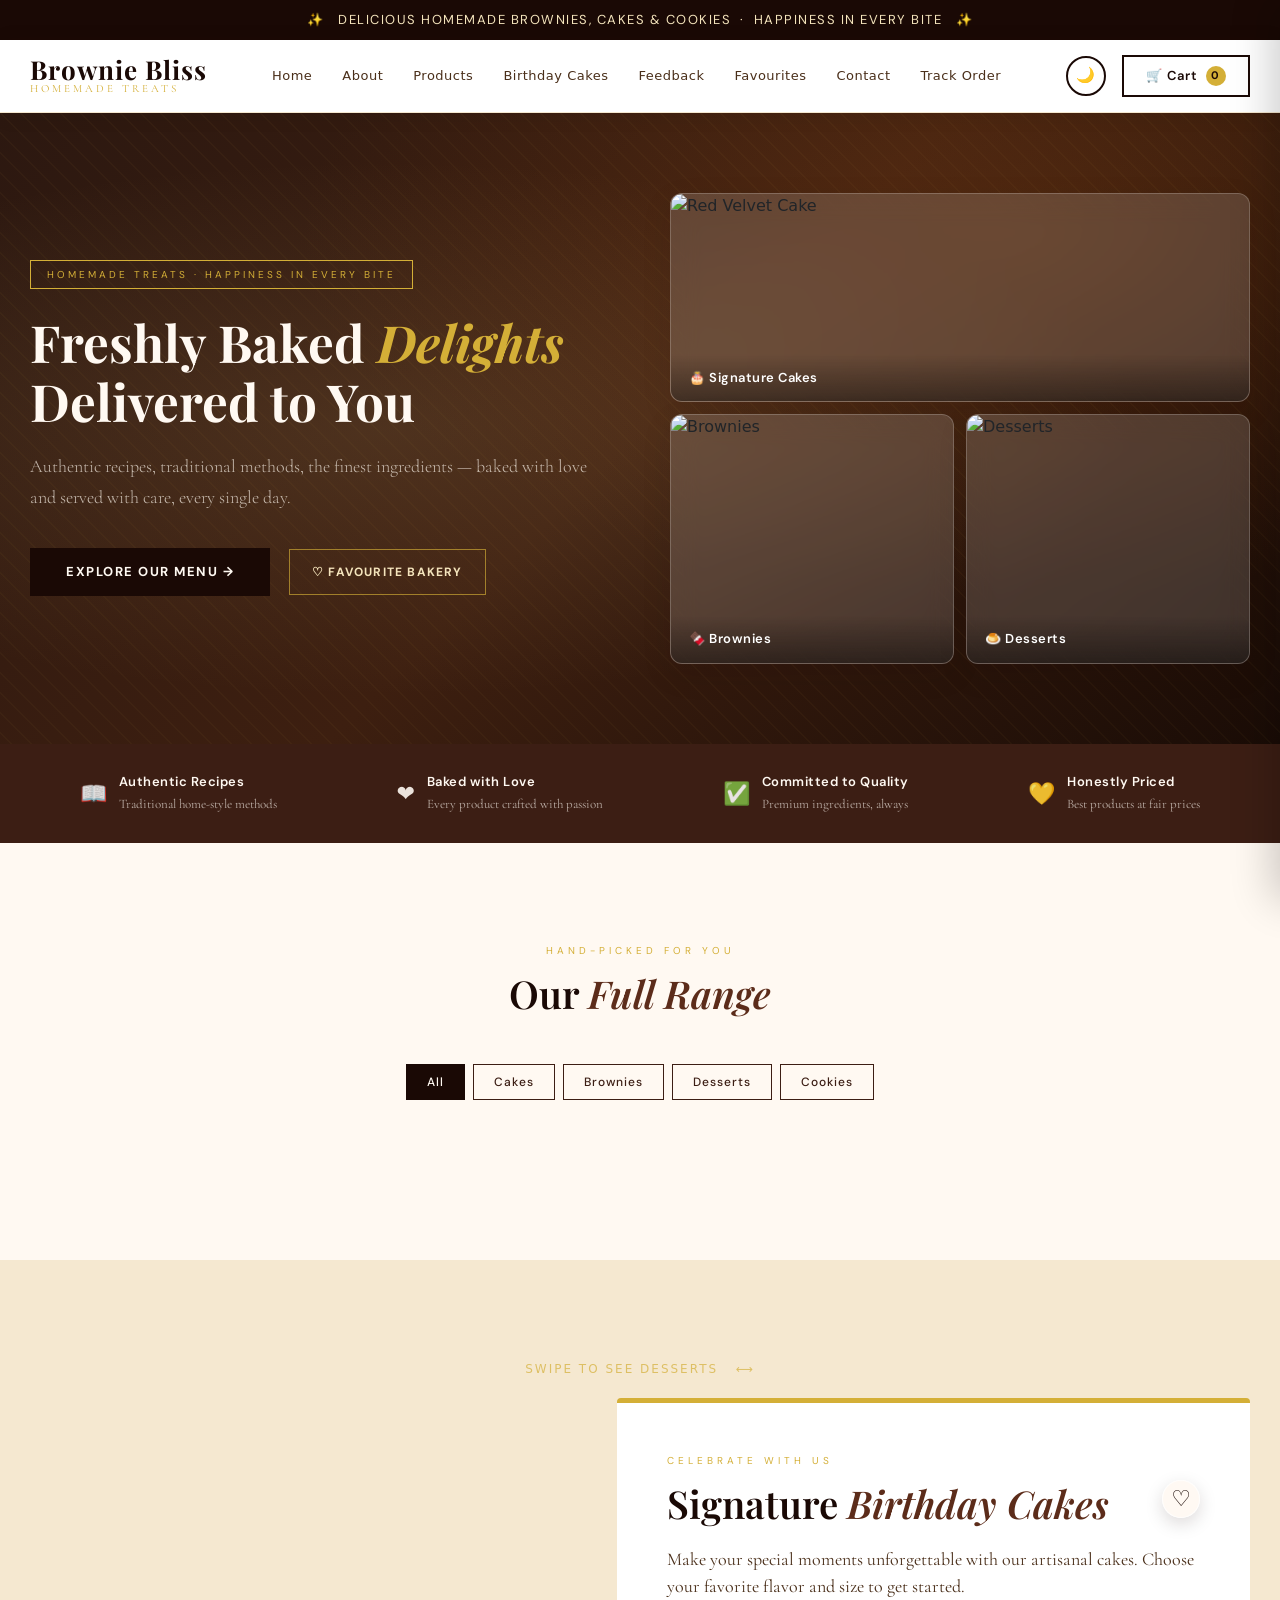
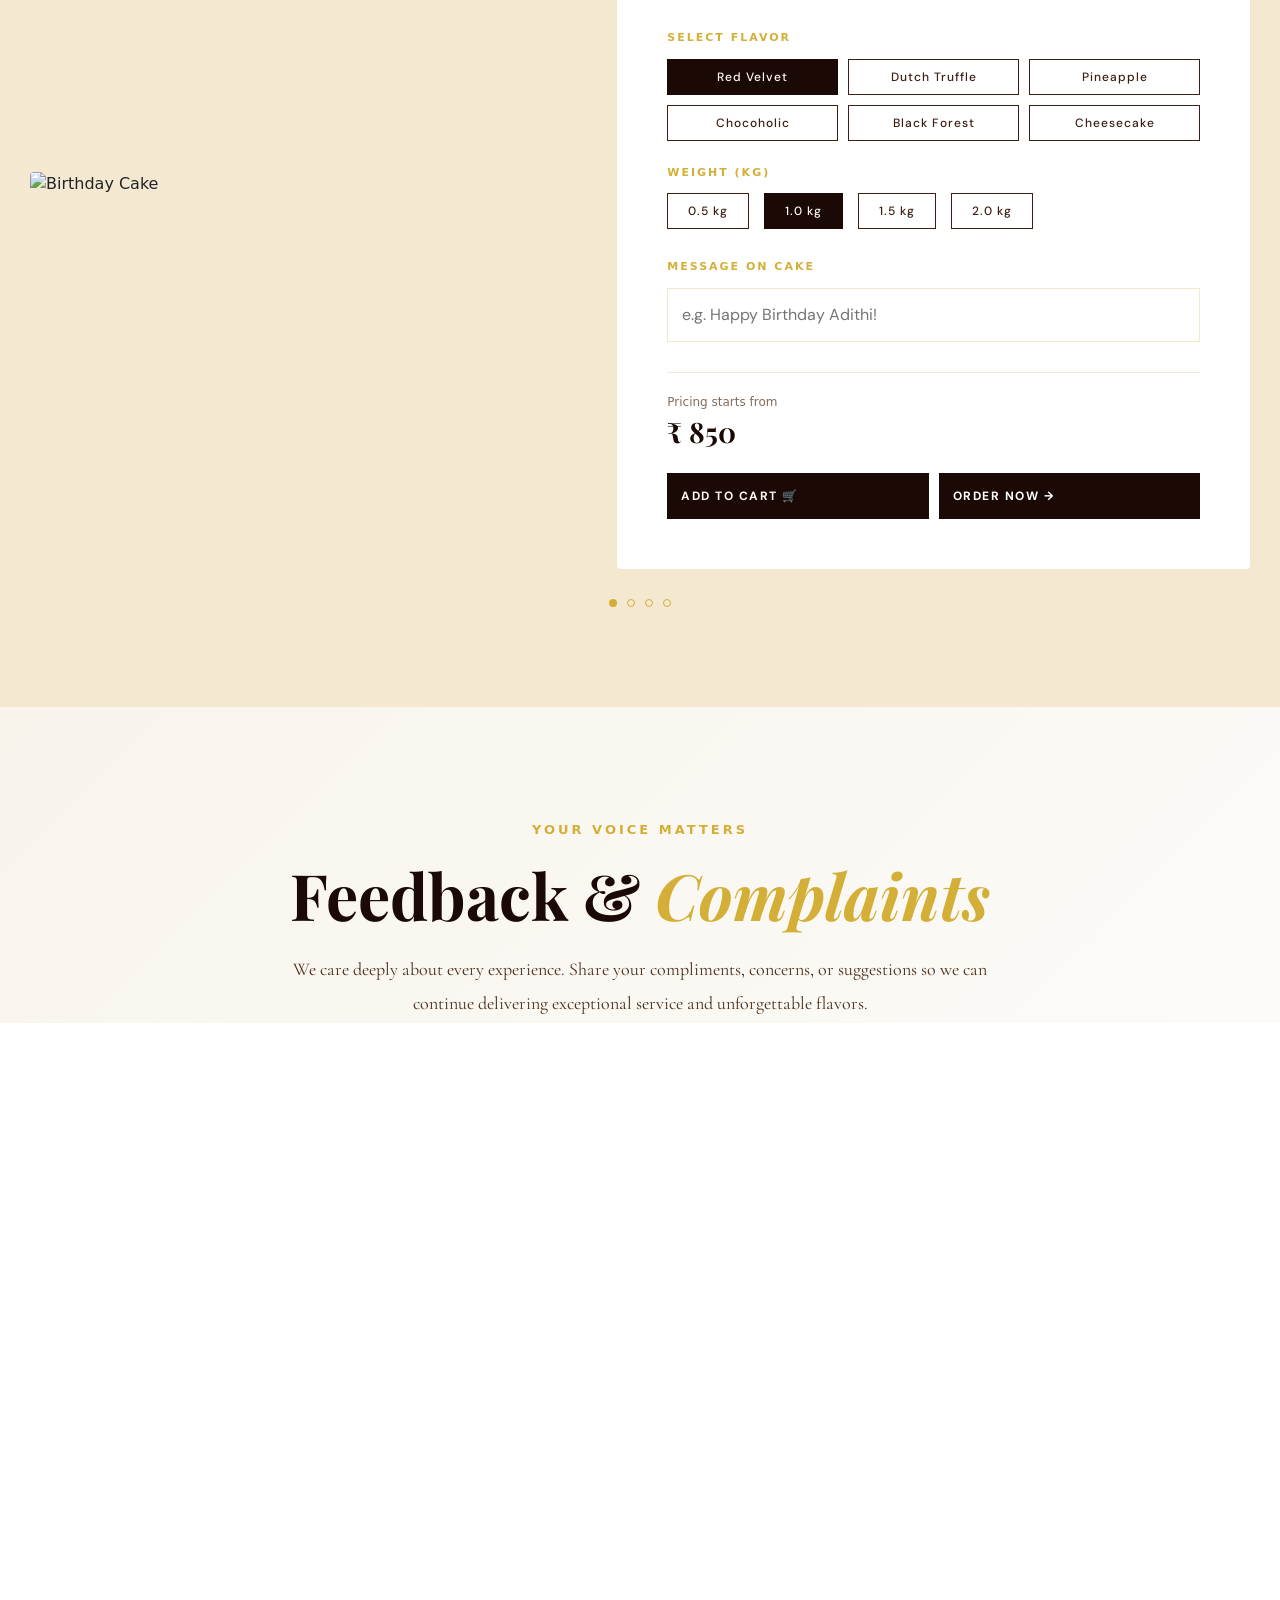
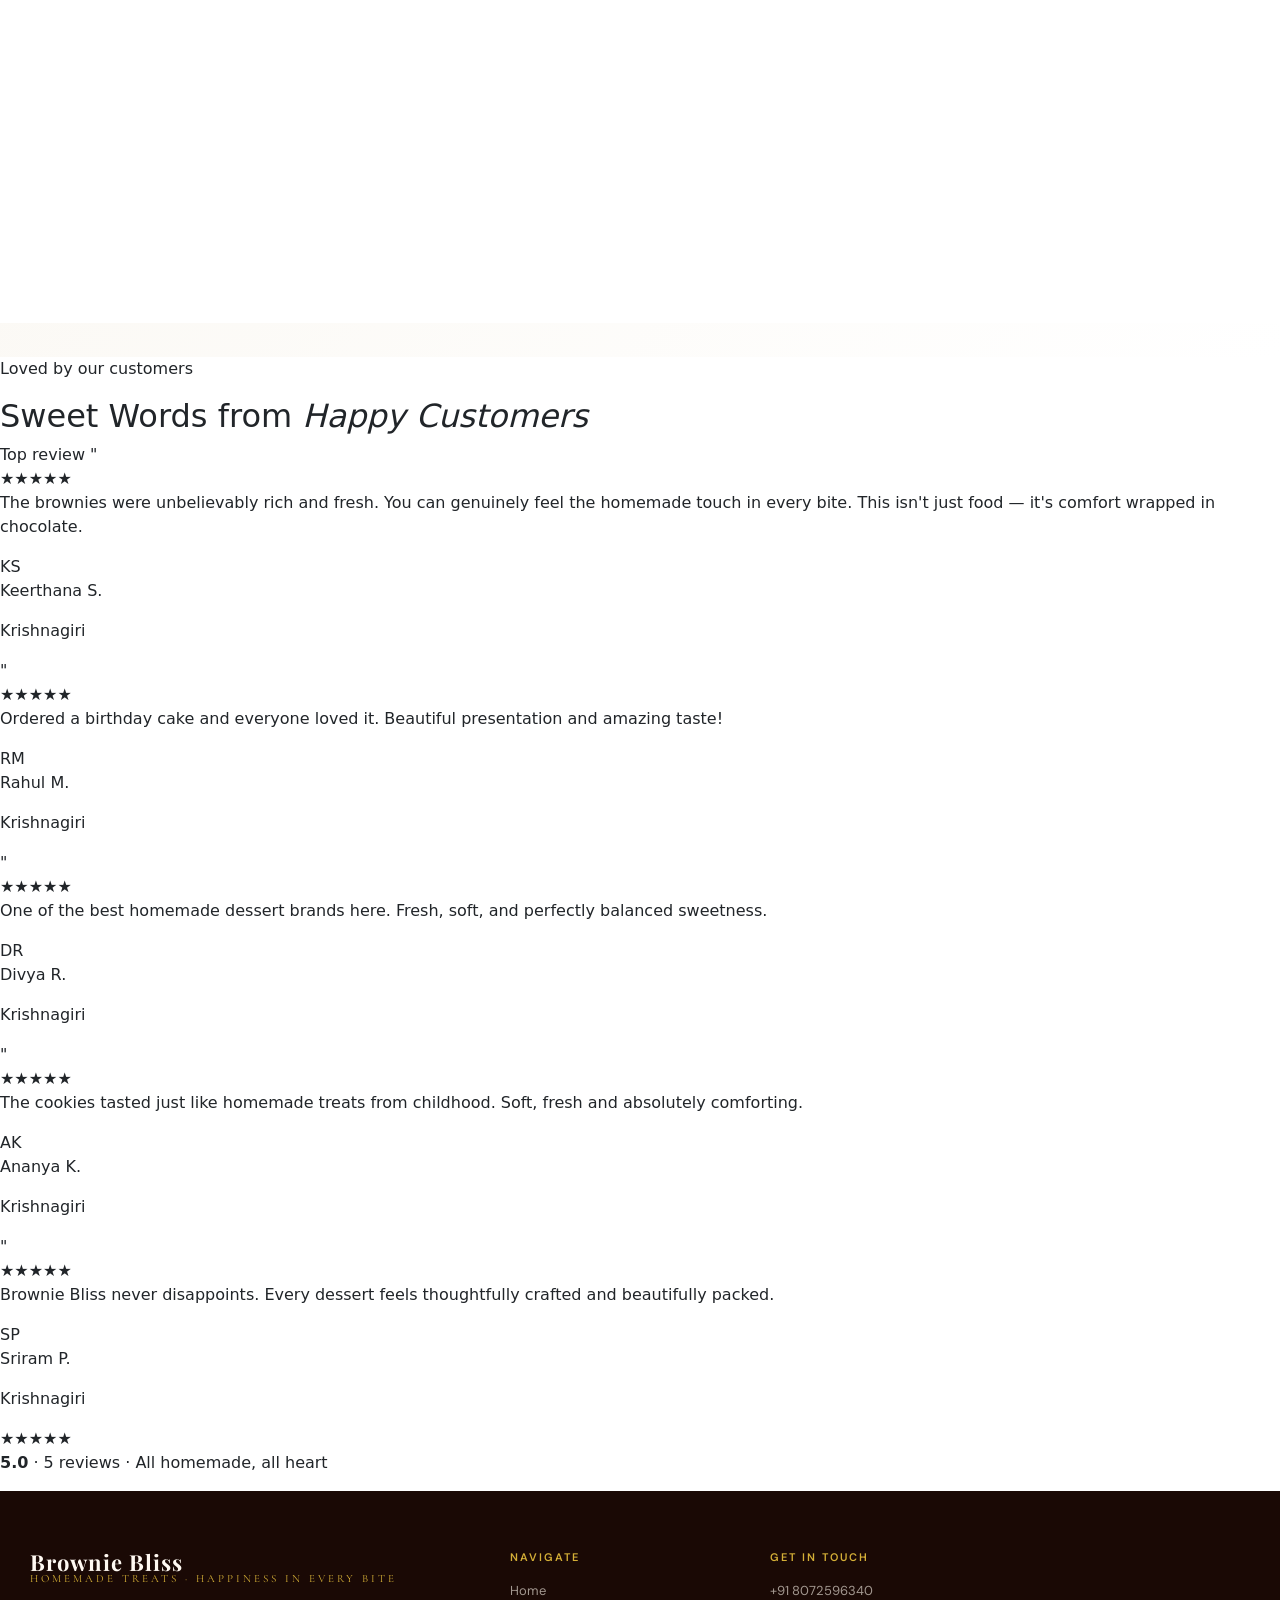
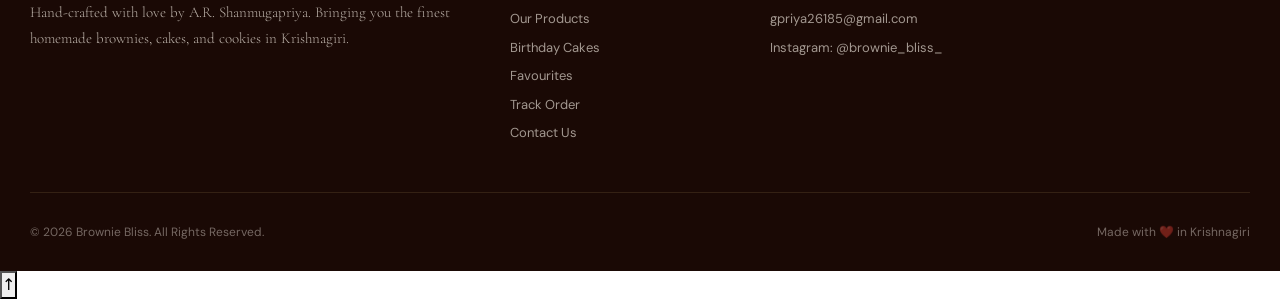
==== public/index.html @ ffc0cb48 "fixed feedback section" ====
<!doctype html>
<html lang="en">
  <head>
    <meta charset="UTF-8" />
    <meta name="viewport" content="width=device-width, initial-scale=1.0" />
    <link rel="icon" type="image/png" href="assets/favicon.png" />
    <title>Brownie Bliss — Happiness in Every Bite</title>
    <link
      href="https://fonts.googleapis.com/css2?family=Playfair+Display:ital,wght@0,400;0,600;0,700;1,400&family=Cormorant+Garamond:wght@300;400;500&family=DM+Sans:wght@300;400;500&display=swap"
      rel="stylesheet"
    />
    <link rel="stylesheet" href="style.css" />
    <!-- Theme init: sets dark class synchronously before first paint (no flash) -->
    <script>
      (function () {
        try {
          var t = localStorage.getItem("bb_theme") || "light";
          if (t === "dark") document.documentElement.classList.add("dark");
        } catch (_) {}
      })();
    </script>
  </head>

  <body id="home">
    <!-- ANNOUNCEMENT -->
    <div class="announcement">
      ✨ &nbsp; DELICIOUS HOMEMADE BROWNIES, CAKES & COOKIES &nbsp;·&nbsp;
      HAPPINESS IN EVERY BITE &nbsp; ✨
    </div>

    <!-- HEADER -->
    <header>
      <div class="header-inner">
        <a href="index.html" class="logo">
          <span class="logo-name">Brownie Bliss</span>
          <span class="logo-sub">Homemade Treats</span>
        </a>
        <nav>
          <a href="index.html#home">Home</a>
          <a href="about.html">About</a>
          <a href="products.html">Products</a>
          <a href="index.html#birthday">Birthday Cakes</a>
          <a href="#feedback">Feedback</a>
          <a href="favourites.html"
            >Favourites
            <span class="nav-count" data-favourites-count style="display: none"
              >0</span
            ></a
          >
          <a href="contact.html">Contact</a>
          <a href="track.html">Track Order</a>
        </nav>
        <button class="menu-toggle" onclick="toggleMenu()">☰</button>
        <div class="header-actions">
          <button
            id="themeToggleBtn"
            class="theme-toggle-btn"
            onclick="toggleTheme()"
            aria-label="Toggle dark mode"
            title="Toggle dark mode"
          >
            <span id="themeIcon">🌙</span>
          </button>
          <button class="cart-btn" onclick="openCart()">
            🛒 Cart
            <span class="cart-count" id="cartBadge">0</span>
          </button>
        </div>
      </div>
    </header>
    <div class="mobile-menu" id="mobileMenu">
      <a href="index.html#home">Home</a>
      <a href="products.html">Products</a>
      <a href="index.html#birthday">Birthday Cakes</a>
      <a href="index.html#contact">Contact</a>
      <a href="track.html">Track Order</a>
    </div>
    <!-- HERO -->
    <section class="hero">
      <div class="hero-bg"></div>
      <div class="hero-pattern"></div>
      <div class="hero-content">
        <div class="hero-text">
          <span class="hero-badge"
            >Homemade Treats · Happiness in every bite</span
          >
          <h1 class="hero-title">
            Freshly Baked <em>Delights</em><br />Delivered to You
          </h1>
          <p class="hero-desc">
            Authentic recipes, traditional methods, the finest ingredients —
            baked with love and served with care, every single day.
          </p>
          <a href="#products" class="hero-cta" style="text-decoration: none">
            Explore Our Menu &rarr;
          </a>
          <button
            class="hero-favourite-btn"
            type="button"
            data-fav-type="bakeries"
            data-fav-id="brownie-bliss"
            aria-pressed="false"
            onclick="toggleBakeryFavourite()"
          >
            &#9825; Favourite Bakery
          </button>
        </div>
        <div class="hero-visual">
          <div class="hero-card">
            <img
              src="https://theobroma.in/cdn/shop/files/redvelvet-theo.jpg?v=1701321860"
              alt="Red Velvet Cake"
            />
            <div class="hero-card-label">🎂 Signature Cakes</div>
          </div>
          <div class="hero-card">
            <img
              src="https://theobroma.in/cdn/shop/files/OverloadBrownie_400x400.jpg?v=1711183338"
              alt="Brownies"
            />
            <div class="hero-card-label">🍫 Brownies</div>
          </div>
          <div class="hero-card">
            <img
              src="https://theobroma.in/cdn/shop/files/Delicacies-04.jpg?v=1681320427"
              alt="Desserts"
            />
            <div class="hero-card-label">🍮 Desserts</div>
          </div>
        </div>
      </div>
    </section>

    <!-- VALUES STRIP -->
    <div class="values-strip" id="about">
      <div class="values-inner">
        <div class="value-item">
          <span class="value-icon">📖</span>
          <div class="value-text">
            <strong>Authentic Recipes</strong>
            <span>Traditional home-style methods</span>
          </div>
        </div>
        <div class="value-item">
          <span class="value-icon">❤️</span>
          <div class="value-text">
            <strong>Baked with Love</strong>
            <span>Every product crafted with passion</span>
          </div>
        </div>
        <div class="value-item">
          <span class="value-icon">✅</span>
          <div class="value-text">
            <strong>Committed to Quality</strong>
            <span>Premium ingredients, always</span>
          </div>
        </div>
        <div class="value-item">
          <span class="value-icon">💛</span>
          <div class="value-text">
            <strong>Honestly Priced</strong>
            <span>Best products at fair prices</span>
          </div>
        </div>
      </div>
    </div>

    <!-- PRODUCTS SECTION -->
    <section
      class="products-section"
      id="products"
      style="padding: 100px 30px; background: var(--cream)"
    >
      <div class="products-inner">
        <div class="section-header">
          <span class="section-label">Hand-picked for you</span>
          <h2 class="section-title">Our <em>Full Range</em></h2>
        </div>

        <div class="filter-tabs" style="margin-bottom: 60px">
          <button
            class="filter-tab active"
            onclick="filterProducts('all', this)"
          >
            All
          </button>
          <button class="filter-tab" onclick="filterProducts('cakes', this)">
            Cakes
          </button>
          <button class="filter-tab" onclick="filterProducts('brownies', this)">
            Brownies
          </button>
          <button class="filter-tab" onclick="filterProducts('desserts', this)">
            Desserts
          </button>
          <button class="filter-tab" onclick="filterProducts('cookies', this)">
            Cookies
          </button>
        </div>

        <div class="products-grid" id="productsGrid"></div>
      </div>
    </section>

    <!-- BIRTHDAY & DESSERT SLIDER SECTION -->
    <section
      class="birthday-section"
      id="birthday"
      style="
        padding: 100px 0;
        background: var(--cream-dark);
        min-height: 80vh;
        overflow: hidden;
      "
    >
      <!-- Slider Hint -->
      <div
        style="
          text-align: center;
          margin-bottom: 20px;
          font-size: 12px;
          color: var(--gold);
          letter-spacing: 2px;
          text-transform: uppercase;
          opacity: 0.7;
        "
      >
        Swipe to see Desserts &nbsp; ⟷
      </div>

      <div
        class="birthday-slider"
        style="
          display: flex;
          overflow-x: auto;
          scroll-snap-type: x mandatory;
          -webkit-overflow-scrolling: touch;
          scroll-behavior: smooth;
        "
      >
        <!-- SLIDE 1: BIRTHDAY CAKES -->
        <div
          class="bday-slide"
          style="flex: 0 0 100%; scroll-snap-align: start; padding: 0 30px"
        >
          <div
            style="
              max-width: 1300px;
              margin: 0 auto;
              display: grid;
              grid-template-columns: 1fr 1.2fr;
              gap: 60px;
              align-items: center;
            "
          >
            <div class="birthday-visual">
              <img
                id="birthdayCakeImg"
                src="https://theobroma.in/cdn/shop/files/redvelvet-theo.jpg?v=1701321860"
                alt="Birthday Cake"
                style="
                  width: 100%;
                  height: 550px;
                  object-fit: cover;
                  border-radius: 4px;
                  box-shadow: var(--shadow);
                "
              />
            </div>
            <div
              class="birthday-card"
              style="
                background: var(--white);
                padding: 50px;
                border-radius: 4px;
                box-shadow: var(--shadow);
                border-top: 5px solid var(--gold);
              "
            >
              <span class="section-label">Celebrate with Us</span>
              <div class="birthday-title-row">
                <h2 class="section-title" style="margin-bottom: 20px">
                  Signature <em>Birthday Cakes</em>
                </h2>
                <button
                  id="birthdayFavoriteBtn"
                  class="favorite-btn favorite-btn-inline"
                  type="button"
                  aria-label="Toggle birthday cake favourite"
                  aria-pressed="false"
                  onclick="toggleBirthdayFavourite()"
                >
                  &#9825;
                </button>
              </div>
              <p
                style="
                  margin-bottom: 30px;
                  color: var(--text-mid);
                  font-family: &quot;Cormorant Garamond&quot;, serif;
                  font-size: 18px;
                "
              >
                Make your special moments unforgettable with our artisanal
                cakes. Choose your favorite flavor and size to get started.
              </p>

              <div style="margin-bottom: 24px">
                <label
                  style="
                    display: block;
                    font-size: 11px;
                    letter-spacing: 2px;
                    text-transform: uppercase;
                    color: var(--gold);
                    margin-bottom: 12px;
                    font-weight: 700;
                  "
                  >Select Flavor</label
                >
                <div
                  style="
                    display: grid;
                    grid-template-columns: repeat(3, 1fr);
                    gap: 10px;
                  "
                >
                  <button
                    class="filter-tab flavor-btn active"
                    onclick="updateBirthdayCake('Red Velvet')"
                  >
                    Red Velvet
                  </button>

                  <button
                    class="filter-tab flavor-btn"
                    onclick="updateBirthdayCake('Dutch Truffle')"
                  >
                    Dutch Truffle
                  </button>

                  <button
                    class="filter-tab flavor-btn"
                    onclick="updateBirthdayCake('Pineapple')"
                  >
                    Pineapple
                  </button>

                  <button
                    class="filter-tab flavor-btn"
                    onclick="updateBirthdayCake('Chocoholic')"
                  >
                    Chocoholic
                  </button>

                  <button
                    class="filter-tab flavor-btn"
                    onclick="updateBirthdayCake('Black Forest')"
                  >
                    Black Forest
                  </button>

                  <button
                    class="filter-tab flavor-btn"
                    onclick="updateBirthdayCake('Cheesecake')"
                  >
                    Cheesecake
                  </button>
                </div>
              </div>

              <div style="margin-bottom: 30px">
                <label
                  style="
                    display: block;
                    font-size: 11px;
                    letter-spacing: 2px;
                    text-transform: uppercase;
                    color: var(--gold);
                    margin-bottom: 12px;
                    font-weight: 700;
                  "
                  >Weight (kg)</label
                >
                <div style="display: flex; gap: 15px">
                  <button class="filter-tab" onclick="setCakeWeight('0.5')">
                    0.5 kg
                  </button>
                  <button
                    class="filter-tab active"
                    onclick="setCakeWeight('1.0')"
                  >
                    1.0 kg
                  </button>
                  <button class="filter-tab" onclick="setCakeWeight('1.5')">
                    1.5 kg
                  </button>
                  <button class="filter-tab" onclick="setCakeWeight('2.0')">
                    2.0 kg
                  </button>
                </div>
              </div>

              <div style="margin-bottom: 30px">
                <label
                  style="
                    display: block;
                    font-size: 11px;
                    letter-spacing: 2px;
                    text-transform: uppercase;
                    color: var(--gold);
                    margin-bottom: 12px;
                    font-weight: 700;
                  "
                  >Message on Cake</label
                >
                <input
                  type="text"
                  id="cakeMessage"
                  placeholder="e.g. Happy Birthday Adithi!"
                  style="
                    width: 100%;
                    padding: 14px;
                    border: 1px solid var(--cream-dark);
                    outline: none;
                    font-family: &quot;DM Sans&quot;, sans-serif;
                  "
                />
              </div>

              <div
                style="
                  display: flex;
                  flex-direction: column;
                  gap: 10px;
                  padding-top: 20px;
                  border-top: 1px solid var(--cream-dark);
                "
              >
                <div
                  style="
                    display: flex;
                    justify-content: space-between;
                    align-items: center;
                    margin-bottom: 10px;
                  "
                >
                  <div>
                    <span
                      style="
                        display: block;
                        font-size: 12px;
                        color: var(--text-mid);
                        opacity: 0.7;
                      "
                      >Pricing starts from</span
                    >
                    <span
                      id="cakePrice"
                      style="
                        font-family: &quot;Playfair Display&quot;, serif;
                        font-size: 28px;
                        font-weight: 700;
                        color: var(--brown-dark);
                      "
                      >₹ 850</span
                    >
                  </div>
                </div>
                <div
                  style="
                    display: grid;
                    grid-template-columns: 1fr 1fr;
                    gap: 10px;
                  "
                >
                  <button
                    class="hero-cta"
                    style="padding: 14px; font-size: 12px"
                    onclick="addBirthdayToCart()"
                  >
                    Add to Cart 🛒
                  </button>
                  <button
                    class="hero-cta"
                    style="
                      padding: 14px;
                      font-size: 12px;
                      background: var(--brown-dark);
                      color: var(--white);
                    "
                    onclick="openCheckout()"
                  >
                    Order Now &rarr;
                  </button>
                </div>
              </div>
            </div>
          </div>
        </div>

        <!-- SLIDE 2: DESSERTS -->
        <div
          class="bday-slide"
          style="flex: 0 0 100%; scroll-snap-align: start; padding: 0 30px"
        >
          <div
            style="
              max-width: 1300px;
              margin: 0 auto;
              display: grid;
              grid-template-columns: 1fr 1.2fr;
              gap: 60px;
              align-items: center;
            "
          >
            <div class="birthday-visual">
              <img
                id="dessertImg"
                src="https://theobroma.in/cdn/shop/files/Delicacies-04.jpg?v=1681320427"
                alt="Desserts"
                style="
                  width: 100%;
                  height: 550px;
                  object-fit: cover;
                  border-radius: 4px;
                  box-shadow: var(--shadow);
                "
              />
            </div>
            <div
              class="birthday-card"
              style="
                background: var(--white);
                padding: 50px;
                border-radius: 4px;
                box-shadow: var(--shadow);
                border-top: 5px solid var(--gold);
              "
            >
              <span class="section-label">Sweet Treats</span>
              <h2 class="section-title" style="margin-bottom: 20px">
                Exquisite <em>Desserts</em>
              </h2>
              <p
                style="
                  margin-bottom: 30px;
                  color: var(--text-mid);
                  font-family: &quot;Cormorant Garamond&quot;, serif;
                  font-size: 18px;
                "
              >
                Indulge in our curated collection of fine desserts. From
                macarons to cheesecakes, every bite is a celebration of flavor
                and craftsmanship.
              </p>

              <div style="margin-bottom: 24px">
                <label
                  style="
                    display: block;
                    font-size: 11px;
                    letter-spacing: 2px;
                    text-transform: uppercase;
                    color: var(--gold);
                    margin-bottom: 12px;
                    font-weight: 700;
                  "
                  >Select Variety</label
                >
                <div
                  style="
                    display: grid;
                    grid-template-columns: repeat(3, 1fr);
                    gap: 10px;
                  "
                >
                  <button class="filter-tab active">Macarons</button>
                  <button class="filter-tab">Tarts</button>
                  <button class="filter-tab">Pastries</button>
                  <button class="filter-tab">Cupcakes</button>
                  <button class="filter-tab">Mousse</button>
                  <button class="filter-tab">Donuts</button>
                </div>
              </div>

              <div style="margin-bottom: 30px">
                <label
                  style="
                    display: block;
                    font-size: 11px;
                    letter-spacing: 2px;
                    text-transform: uppercase;
                    color: var(--gold);
                    margin-bottom: 12px;
                    font-weight: 700;
                  "
                  >Box Size</label
                >
                <div style="display: flex; gap: 15px">
                  <button class="filter-tab">Box of 2</button>
                  <button class="filter-tab active">Box of 4</button>
                  <button class="filter-tab">Box of 6</button>
                  <button class="filter-tab">Box of 12</button>
                </div>
              </div>

              <div style="margin-bottom: 30px">
                <label
                  style="
                    display: block;
                    font-size: 11px;
                    letter-spacing: 2px;
                    text-transform: uppercase;
                    color: var(--gold);
                    margin-bottom: 12px;
                    font-weight: 700;
                  "
                  >Special Request</label
                >
                <input
                  type="text"
                  placeholder="e.g. Less sugar, Eggless"
                  style="
                    width: 100%;
                    padding: 14px;
                    border: 1px solid var(--cream-dark);
                    outline: none;
                    font-family: &quot;DM Sans&quot;, sans-serif;
                  "
                />
              </div>

              <div
                style="
                  display: flex;
                  flex-direction: column;
                  gap: 10px;
                  padding-top: 20px;
                  border-top: 1px solid var(--cream-dark);
                "
              >
                <div
                  style="
                    display: flex;
                    justify-content: space-between;
                    align-items: center;
                    margin-bottom: 10px;
                  "
                >
                  <div>
                    <span
                      style="
                        display: block;
                        font-size: 12px;
                        color: var(--text-mid);
                        opacity: 0.7;
                      "
                      >Pricing starts from</span
                    >
                    <span
                      style="
                        font-family: &quot;Playfair Display&quot;, serif;
                        font-size: 28px;
                        font-weight: 700;
                        color: var(--brown-dark);
                      "
                      >₹ 350</span
                    >
                  </div>
                </div>
                <div
                  style="
                    display: grid;
                    grid-template-columns: 1fr 1fr;
                    gap: 10px;
                  "
                >
                  <button
                    class="hero-cta"
                    style="padding: 14px; font-size: 12px"
                    onclick="addDessertToCart()"
                  >
                    Add to Cart 🛒
                  </button>
                  <button
                    class="hero-cta"
                    style="
                      padding: 14px;
                      font-size: 12px;
                      background: var(--brown-dark);
                      color: var(--white);
                    "
                    onclick="openCheckout()"
                  >
                    Order Now &rarr;
                  </button>
                </div>
              </div>
            </div>
          </div>
        </div>

        <!-- SLIDE 3: BROWNIES -->
        <div
          class="bday-slide"
          style="flex: 0 0 100%; scroll-snap-align: start; padding: 0 30px"
        >
          <div
            style="
              max-width: 1300px;
              margin: 0 auto;
              display: grid;
              grid-template-columns: 1fr 1.2fr;
              gap: 60px;
              align-items: center;
            "
          >
            <div class="birthday-visual">
              <img
                id="brownieImg"
                src="https://theobroma.in/cdn/shop/files/OverloadBrownie_400x400.jpg?v=1711183338"
                alt="Brownies"
                style="
                  width: 100%;
                  height: 550px;
                  object-fit: cover;
                  border-radius: 4px;
                  box-shadow: var(--shadow);
                "
              />
            </div>
            <div
              class="birthday-card"
              style="
                background: var(--white);
                padding: 50px;
                border-radius: 4px;
                box-shadow: var(--shadow);
                border-top: 5px solid var(--gold);
              "
            >
              <span class="section-label">Fudgy Delights</span>
              <h2 class="section-title" style="margin-bottom: 20px">
                Signature <em>Brownies</em>
              </h2>
              <p
                style="
                  margin-bottom: 30px;
                  color: var(--text-mid);
                  font-family: &quot;Cormorant Garamond&quot;, serif;
                  font-size: 18px;
                "
              >
                Our brownies are legendary. Fudgy, decadent, and made with the
                finest Belgian chocolate for an unparalleled cocoa experience.
              </p>

              <div style="margin-bottom: 24px">
                <label
                  style="
                    display: block;
                    font-size: 11px;
                    letter-spacing: 2px;
                    text-transform: uppercase;
                    color: var(--gold);
                    margin-bottom: 12px;
                    font-weight: 700;
                  "
                  >Select Flavor</label
                >
                <div
                  style="
                    display: grid;
                    grid-template-columns: repeat(3, 1fr);
                    gap: 10px;
                  "
                >
                  <button class="filter-tab active">Walnut</button>
                  <button class="filter-tab">Overload</button>
                  <button class="filter-tab">Nutella</button>
                  <button class="filter-tab">Red Velvet</button>
                  <button class="filter-tab">Cookie</button>
                  <button class="filter-tab">Assorted</button>
                </div>
              </div>

              <div style="margin-bottom: 30px">
                <label
                  style="
                    display: block;
                    font-size: 11px;
                    letter-spacing: 2px;
                    text-transform: uppercase;
                    color: var(--gold);
                    margin-bottom: 12px;
                    font-weight: 700;
                  "
                  >Pack Size</label
                >
                <div style="display: flex; gap: 15px">
                  <button class="filter-tab">Pack of 1</button>
                  <button class="filter-tab active">Pack of 4</button>
                  <button class="filter-tab">Pack of 6</button>
                  <button class="filter-tab">Pack of 12</button>
                </div>
              </div>

              <div style="margin-bottom: 30px">
                <label
                  style="
                    display: block;
                    font-size: 11px;
                    letter-spacing: 2px;
                    text-transform: uppercase;
                    color: var(--gold);
                    margin-bottom: 12px;
                    font-weight: 700;
                  "
                  >Gift Wrap</label
                >
                <div style="display: flex; gap: 15px">
                  <button class="filter-tab active">Standard</button>
                  <button class="filter-tab">Premium Gold</button>
                </div>
              </div>

              <div
                style="
                  display: flex;
                  flex-direction: column;
                  gap: 10px;
                  padding-top: 20px;
                  border-top: 1px solid var(--cream-dark);
                "
              >
                <div
                  style="
                    display: flex;
                    justify-content: space-between;
                    align-items: center;
                    margin-bottom: 10px;
                  "
                >
                  <div>
                    <span
                      style="
                        display: block;
                        font-size: 12px;
                        color: var(--text-mid);
                        opacity: 0.7;
                      "
                      >Pricing starts from</span
                    >
                    <span
                      style="
                        font-family: &quot;Playfair Display&quot;, serif;
                        font-size: 28px;
                        font-weight: 700;
                        color: var(--brown-dark);
                      "
                      >₹ 250</span
                    >
                  </div>
                </div>
                <div
                  style="
                    display: grid;
                    grid-template-columns: 1fr 1fr;
                    gap: 10px;
                  "
                >
                  <button
                    class="hero-cta"
                    style="padding: 14px; font-size: 12px"
                    onclick="addBrownieToCart()"
                  >
                    Add to Cart 🛒
                  </button>
                  <button
                    class="hero-cta"
                    style="
                      padding: 14px;
                      font-size: 12px;
                      background: var(--brown-dark);
                      color: var(--white);
                    "
                    onclick="openCheckout()"
                  >
                    Order Now &rarr;
                  </button>
                </div>
              </div>
            </div>
          </div>
        </div>

        <!-- SLIDE 4: COOKIES -->
        <div
          class="bday-slide"
          style="flex: 0 0 100%; scroll-snap-align: start; padding: 0 30px"
        >
          <div
            style="
              max-width: 1300px;
              margin: 0 auto;
              display: grid;
              grid-template-columns: 1fr 1.2fr;
              gap: 60px;
              align-items: center;
            "
          >
            <div class="birthday-visual">
              <img
                id="cookieImg"
                src="https://www.shugarysweets.com/wp-content/uploads/2020/05/chocolate-chip-cookies-recipe.jpg"
                alt="Cookies"
                style="
                  width: 100%;
                  height: 550px;
                  object-fit: cover;
                  border-radius: 4px;
                  box-shadow: var(--shadow);
                "
              />
            </div>
            <div
              class="birthday-card"
              style="
                background: var(--white);
                padding: 50px;
                border-radius: 4px;
                box-shadow: var(--shadow);
                border-top: 5px solid var(--gold);
              "
            >
              <span class="section-label">Freshly Baked</span>
              <h2 class="section-title" style="margin-bottom: 20px">
                Gourmet <em>Cookies</em>
              </h2>
              <p
                style="
                  margin-bottom: 30px;
                  color: var(--text-mid);
                  font-family: &quot;Cormorant Garamond&quot;, serif;
                  font-size: 18px;
                "
              >
                Golden, crispy on the edges, and chewy in the middle. Our
                cookies are packed with premium chocolate chips and baked to
                perfection.
              </p>

              <div style="margin-bottom: 24px">
                <label
                  style="
                    display: block;
                    font-size: 11px;
                    letter-spacing: 2px;
                    text-transform: uppercase;
                    color: var(--gold);
                    margin-bottom: 12px;
                    font-weight: 700;
                  "
                  >Select Variety</label
                >
                <div
                  style="
                    display: grid;
                    grid-template-columns: repeat(3, 1fr);
                    gap: 10px;
                  "
                >
                  <button class="filter-tab active">Choco Chip</button>
                  <button class="filter-tab">Double Choco</button>
                  <button class="filter-tab">Oatmeal Raisin</button>
                  <button class="filter-tab">Almond Biscotti</button>
                  <button class="filter-tab">Red Velvet</button>
                  <button class="filter-tab">Assorted</button>
                </div>
              </div>

              <div style="margin-bottom: 30px">
                <label
                  style="
                    display: block;
                    font-size: 11px;
                    letter-spacing: 2px;
                    text-transform: uppercase;
                    color: var(--gold);
                    margin-bottom: 12px;
                    font-weight: 700;
                  "
                  >Pack Size</label
                >
                <div style="display: flex; gap: 15px">
                  <button class="filter-tab">Box of 2</button>
                  <button class="filter-tab active">Box of 6</button>
                  <button class="filter-tab">Box of 12</button>
                  <button class="filter-tab">Gift Tin</button>
                </div>
              </div>

              <div
                style="
                  display: flex;
                  flex-direction: column;
                  gap: 10px;
                  padding-top: 20px;
                  border-top: 1px solid var(--cream-dark);
                "
              >
                <div
                  style="
                    display: flex;
                    justify-content: space-between;
                    align-items: center;
                    margin-bottom: 10px;
                  "
                >
                  <div>
                    <span
                      style="
                        display: block;
                        font-size: 12px;
                        color: var(--text-mid);
                        opacity: 0.7;
                      "
                      >Pricing starts from</span
                    >
                    <span
                      style="
                        font-family: &quot;Playfair Display&quot;, serif;
                        font-size: 28px;
                        font-weight: 700;
                        color: var(--brown-dark);
                      "
                      >₹ 250</span
                    >
                  </div>
                </div>
                <div
                  style="
                    display: grid;
                    grid-template-columns: 1fr 1fr;
                    gap: 10px;
                  "
                >
                  <button
                    class="hero-cta"
                    style="padding: 14px; font-size: 12px"
                    onclick="addCookieToCart()"
                  >
                    Add to Cart 🛒
                  </button>
                  <button
                    class="hero-cta"
                    style="
                      padding: 14px;
                      font-size: 12px;
                      background: var(--brown-dark);
                      color: var(--white);
                    "
                    onclick="openCheckout()"
                  >
                    Order Now &rarr;
                  </button>
                </div>
              </div>
            </div>
          </div>
        </div>
      </div>

      <!-- Slider Navigation Dots -->
      <div
        style="
          display: flex;
          justify-content: center;
          gap: 10px;
          margin-top: 30px;
        "
      >
        <div
          style="
            width: 8px;
            height: 8px;
            border-radius: 50%;
            background: var(--gold);
            cursor: pointer;
          "
        ></div>
        <div
          style="
            width: 8px;
            height: 8px;
            border-radius: 50%;
            background: var(--cream-dark);
            border: 1px solid var(--gold);
            cursor: pointer;
          "
        ></div>
        <div
          style="
            width: 8px;
            height: 8px;
            border-radius: 50%;
            background: var(--cream-dark);
            border: 1px solid var(--gold);
            cursor: pointer;
          "
        ></div>
        <div
          style="
            width: 8px;
            height: 8px;
            border-radius: 50%;
            background: var(--cream-dark);
            border: 1px solid var(--gold);
            cursor: pointer;
          "
        ></div>
      </div>
    </section>

    <!-- =========================
 FEEDBACK & COMPLAINTS SECTION
========================== -->

    <section
      id="feedback"
      style="
        padding: 110px 20px;
        background: linear-gradient(
          135deg,
          rgba(248, 244, 236, 1) 0%,
          rgba(255, 255, 255, 1) 100%
        );
        position: relative;
        overflow: hidden;
      "
    >
      <!-- Bootstrap -->
      <link
        href="https://cdn.jsdelivr.net/npm/bootstrap@5.3.3/dist/css/bootstrap.min.css"
        rel="stylesheet"
      />

      <!-- Bootstrap Icons -->
      <link
        rel="stylesheet"
        href="https://cdn.jsdelivr.net/npm/bootstrap-icons@1.11.3/font/bootstrap-icons.min.css"
      />

      <div class="container" style="max-width: 1320px">
        <!-- HEADER -->
        <div class="text-center mb-5">
          <span
            style="
              color: var(--gold);
              font-size: 13px;
              font-weight: 700;
              letter-spacing: 3px;
              text-transform: uppercase;
              display: inline-block;
              margin-bottom: 18px;
            "
          >
            Your Voice Matters
          </span>

          <h2
            style="
              font-family: &quot;Playfair Display&quot;, serif;
              font-size: clamp(40px, 5vw, 68px);
              color: var(--brown-dark);
              margin-bottom: 18px;
              font-weight: 700;
            "
          >
            Feedback &
            <em style="color: var(--gold); font-style: italic"> Complaints </em>
          </h2>

          <p
            style="
              max-width: 720px;
              margin: auto;
              color: var(--text-mid);
              line-height: 1.9;
              font-size: 18px;
              font-family: &quot;Cormorant Garamond&quot;, serif;
            "
          >
            We care deeply about every experience. Share your compliments,
            concerns, or suggestions so we can continue delivering exceptional
            service and unforgettable flavors.
          </p>
        </div>

        <!-- FORMS -->
        <div class="row g-4 align-items-stretch">
          <!-- ================= REVIEW FORM ================= -->
          <div class="col-lg-6 d-flex">
            <div class="lux-card w-100">
              <!-- ICON -->
              <div class="icon-box review-icon">
                <i class="bi bi-stars"></i>
              </div>

              <h3 class="form-heading">Leave a Review</h3>

              <p class="form-subtext">
                Tell us what you loved and help others discover your experience.
              </p>

              <form id="reviewForm" novalidate>
                <!-- RATING -->
                <div class="mb-4">
                  <label class="lux-label"> Rating </label>

                  <div
                    id="starRating"
                    class="d-flex gap-2"
                    role="radiogroup"
                    aria-label="Star Rating"
                  >
                    <button
                      type="button"
                      class="star-btn"
                      data-value="1"
                      aria-label="1 Star"
                    >
                      <i class="bi bi-star-fill"></i>
                    </button>

                    <button
                      type="button"
                      class="star-btn"
                      data-value="2"
                      aria-label="2 Stars"
                    >
                      <i class="bi bi-star-fill"></i>
                    </button>

                    <button
                      type="button"
                      class="star-btn"
                      data-value="3"
                      aria-label="3 Stars"
                    >
                      <i class="bi bi-star-fill"></i>
                    </button>

                    <button
                      type="button"
                      class="star-btn"
                      data-value="4"
                      aria-label="4 Stars"
                    >
                      <i class="bi bi-star-fill"></i>
                    </button>

                    <button
                      type="button"
                      class="star-btn"
                      data-value="5"
                      aria-label="5 Stars"
                    >
                      <i class="bi bi-star-fill"></i>
                    </button>
                  </div>

                  <input type="hidden" id="ratingValue" />

                  <div id="ratingError" class="error-text"></div>
                </div>

                <!-- NAME -->
                <div class="mb-4">
                  <label for="reviewName" class="lux-label"> Full Name </label>

                  <input
                    type="text"
                    id="reviewName"
                    class="form-control lux-input"
                    placeholder="Enter your full name"
                    required
                    aria-label="Your Name"
                  />

                  <div class="invalid-feedback">Please enter your name.</div>
                </div>

                <!-- MESSAGE -->
                <div class="mb-4">
                  <label for="reviewMessage" class="lux-label">
                    Your Experience
                  </label>

                  <textarea
                    id="reviewMessage"
                    class="form-control lux-input"
                    rows="5"
                    placeholder="Tell us about your dining experience..."
                    required
                    aria-label="Review Message"
                  ></textarea>

                  <div class="invalid-feedback">
                    Please share your feedback.
                  </div>
                </div>

                <!-- BUTTON -->
                <button type="submit" class="lux-btn review-btn">
                  <i class="bi bi-send-fill"></i>
                  Submit Review
                </button>
              </form>
            </div>
          </div>

          <!-- ================= COMPLAINT FORM ================= -->
          <div class="col-lg-6 d-flex">
            <div class="lux-card w-100">
              <!-- ICON -->
              <div class="icon-box complaint-icon">
                <i class="bi bi-shield-exclamation"></i>
              </div>

              <h3 class="form-heading">Report an Issue</h3>

              <p class="form-subtext">
                Let us know what went wrong so we can improve your next visit.
              </p>

              <form id="complaintForm" novalidate>
                <!-- SUBJECT -->
                <div class="mb-4">
                  <label for="complaintSubject" class="lux-label">
                    Issue Category
                  </label>

                  <select
                    id="complaintSubject"
                    class="form-select lux-input"
                    required
                    aria-label="Complaint Category"
                  >
                    <option value="" selected disabled>
                      Select issue category
                    </option>

                    <option value="delivery">Delivery Delay</option>

                    <option value="quality">Food Quality</option>

                    <option value="payment">Payment Issue</option>

                    <option value="staff">Staff Behavior</option>

                    <option value="other">Other</option>
                  </select>

                  <div class="invalid-feedback">Please choose a category.</div>
                </div>

                <!-- ORDER ID -->
                <div class="mb-4">
                  <label for="orderId" class="lux-label">
                    Order ID
                    <span style="opacity: 0.6">(Optional)</span>
                  </label>

                  <input
                    type="text"
                    id="orderId"
                    class="form-control lux-input"
                    placeholder="BB-YYYYMMDD-XXXX"
                    aria-label="Order ID"
                  />
                </div>

                <!-- DESCRIPTION -->
                <div class="mb-4">
                  <label for="complaintMessage" class="lux-label">
                    Description
                  </label>

                  <textarea
                    id="complaintMessage"
                    class="form-control lux-input"
                    rows="5"
                    placeholder="Describe the issue in detail..."
                    required
                    aria-label="Complaint Description"
                  ></textarea>

                  <div class="invalid-feedback">
                    Please describe your issue.
                  </div>
                </div>

                <!-- BUTTON -->
                <button type="submit" class="lux-btn complaint-btn">
                  <i class="bi bi-exclamation-circle-fill"></i>
                  Submit Complaint
                </button>
              </form>
            </div>
          </div>
        </div>
      </div>

      <!-- TOAST -->
      <div id="toastContainer"></div>

      <!-- =========================
   STYLES
  ========================== -->
      <style>
        .lux-card {
          background: rgba(255, 255, 255, 0.95);
          border-radius: 30px;
          padding: 45px;
          backdrop-filter: blur(12px);
          border: 1px solid rgba(255, 255, 255, 0.6);
          box-shadow:
            0 15px 40px rgba(0, 0, 0, 0.06),
            0 2px 10px rgba(0, 0, 0, 0.04);
          position: relative;
          transition: 0.4s ease;
        }

        .lux-card:hover {
          transform: translateY(-6px);
          box-shadow:
            0 20px 50px rgba(0, 0, 0, 0.1),
            0 5px 20px rgba(0, 0, 0, 0.05);
        }

        .icon-box {
          width: 70px;
          height: 70px;
          border-radius: 20px;
          display: flex;
          align-items: center;
          justify-content: center;
          margin-bottom: 25px;
          font-size: 28px;
        }

        .review-icon {
          background: rgba(212, 175, 55, 0.15);
          color: var(--gold);
        }

        .complaint-icon {
          background: rgba(72, 46, 35, 0.1);
          color: var(--brown-dark);
        }

        .form-heading {
          font-family: "Playfair Display", serif;
          font-size: 36px;
          color: var(--brown-dark);
          margin-bottom: 10px;
          font-weight: 700;
        }

        .form-subtext {
          color: var(--text-mid);
          margin-bottom: 35px;
          line-height: 1.8;
          font-size: 15px;
        }

        .lux-label {
          display: block;
          margin-bottom: 12px;
          color: var(--gold);
          font-size: 12px;
          text-transform: uppercase;
          font-weight: 700;
          letter-spacing: 1.5px;
        }

        .lux-input {
          border-radius: 16px;
          border: 1px solid #e8dfd2;
          padding: 16px 18px;
          font-size: 15px;
          background: #fff;
          color: var(--brown-dark);
          transition: all 0.3s ease;
          box-shadow: none !important;
        }

        .lux-input::placeholder {
          color: #aa9e93;
        }

        .lux-input:focus {
          border-color: var(--gold);
          box-shadow: 0 0 0 4px rgba(212, 175, 55, 0.12) !important;
          transform: translateY(-1px);
        }

        textarea.lux-input {
          resize: none;
        }

        .lux-btn {
          width: 100%;
          border: none;
          border-radius: 16px;
          padding: 17px;
          font-weight: 700;
          text-transform: uppercase;
          letter-spacing: 1px;
          transition: all 0.3s ease;
          color: white;
          font-size: 14px;
          display: flex;
          align-items: center;
          justify-content: center;
          gap: 10px;
          margin-top: 10px;
          position: relative;
          overflow: hidden;
        }

        .review-btn {
          background: linear-gradient(135deg, #d4af37, #f0cc62);
        }

        .complaint-btn {
          background: linear-gradient(135deg, #3d2a20, #5c4033);
        }

        .lux-btn:hover {
          transform: translateY(-3px);
          box-shadow: 0 10px 25px rgba(0, 0, 0, 0.15);
        }

        .lux-btn:focus {
          outline: 4px solid rgba(212, 175, 55, 0.18);
        }

        /* STARS */
        .star-btn {
          width: 50px;
          height: 50px;
          border-radius: 14px;
          border: none;
          background: #f8f4ec;
          color: #d2c7bb;
          font-size: 24px;
          transition: all 0.25s ease;
          display: flex;
          align-items: center;
          justify-content: center;
        }

        .star-btn:hover,
        .star-btn.active {
          background: rgba(212, 175, 55, 0.15);
          color: var(--gold);
          transform: scale(1.08);
        }

        .star-btn:focus {
          outline: 3px solid rgba(212, 175, 55, 0.2);
        }

        .error-text {
          color: #dc3545;
          margin-top: 8px;
          font-size: 14px;
        }

        /* TOASTS */
        #toastContainer {
          position: fixed;
          top: 30px;
          right: 30px;
          z-index: 9999;
        }

        .toast-box {
          min-width: 320px;
          padding: 18px 22px;
          border-radius: 16px;
          margin-bottom: 15px;
          color: white;
          font-weight: 600;
          box-shadow: 0 10px 30px rgba(0, 0, 0, 0.15);
          animation: slideToast 0.4s ease;
          display: flex;
          align-items: center;
          gap: 12px;
        }

        .toast-success {
          background: linear-gradient(135deg, #198754, #28a745);
        }

        .toast-error {
          background: linear-gradient(135deg, #dc3545, #ff5f6d);
        }

        @keyframes slideToast {
          from {
            opacity: 0;
            transform: translateX(100%);
          }
          to {
            opacity: 1;
            transform: translateX(0);
          }
        }

        /* MOBILE */
        @media (max-width: 991px) {
          .lux-card {
            padding: 35px;
          }

          .form-heading {
            font-size: 30px;
          }
        }

        @media (max-width: 576px) {
          #feedback {
            padding: 90px 15px !important;
          }

          .lux-card {
            padding: 28px;
            border-radius: 24px;
          }

          .form-heading {
            font-size: 26px;
          }

          .star-btn {
            width: 45px;
            height: 45px;
          }
        }
      </style>

      <!-- =========================
   SCRIPT
  ========================== -->
      <script>
        // STAR RATING
        const stars = document.querySelectorAll(".star-btn");
        const ratingValue = document.getElementById("ratingValue");
        const ratingError = document.getElementById("ratingError");

        let currentRating = 0;

        stars.forEach((star, index) => {
          star.addEventListener("click", () => {
            currentRating = index + 1;

            ratingValue.value = currentRating;

            updateStars(currentRating);

            ratingError.innerHTML = "";
          });

          // Keyboard accessibility
          star.addEventListener("keydown", (e) => {
            if (e.key === "Enter" || e.key === " ") {
              e.preventDefault();

              star.click();
            }
          });
        });

        function updateStars(value) {
          stars.forEach((star, i) => {
            if (i < value) {
              star.classList.add("active");
            } else {
              star.classList.remove("active");
            }
          });
        }

        // TOAST
        function showToast(message, type) {
          const toast = document.createElement("div");

          toast.className = `toast-box toast-${type}`;

          toast.innerHTML = message;

          document.getElementById("toastContainer").appendChild(toast);

          setTimeout(() => {
            toast.remove();
          }, 3500);
        }

        // REVIEW FORM
        const reviewForm = document.getElementById("reviewForm");

        reviewForm.addEventListener("submit", function (e) {
          e.preventDefault();

          let valid = true;

          if (!reviewForm.checkValidity()) {
            valid = false;
          }

          if (!ratingValue.value) {
            ratingError.innerHTML = "Please select a rating.";

            valid = false;
          }

          reviewForm.classList.add("was-validated");

          if (valid) {
            showToast(
              '<i class="bi bi-check-circle-fill"></i> Review submitted successfully!',
              "success",
            );

            reviewForm.reset();

            currentRating = 0;

            updateStars(0);

            reviewForm.classList.remove("was-validated");
          } else {
            showToast(
              '<i class="bi bi-exclamation-circle-fill"></i> Please complete all required fields.',
              "error",
            );
          }
        });

        // COMPLAINT FORM
        const complaintForm = document.getElementById("complaintForm");

        complaintForm.addEventListener("submit", function (e) {
          e.preventDefault();

          if (!complaintForm.checkValidity()) {
            complaintForm.classList.add("was-validated");

            showToast(
              '<i class="bi bi-exclamation-circle-fill"></i> Please fill all required complaint fields.',
              "error",
            );

            return;
          }

          showToast(
            '<i class="bi bi-check-circle-fill"></i> Complaint submitted successfully!',
            "success",
          );

          complaintForm.reset();

          complaintForm.classList.remove("was-validated");
        });
      </script>
    </section>
    <section class="bb-reviews">
      <p class="eyebrow">Loved by our customers</p>
      <h2>Sweet Words from <em>Happy Customers</em></h2>

      <div class="reviews-grid">
        <div class="review-card featured">
          <span class="featured-badge">Top review</span>
          <span class="quote-mark">"</span>
          <div class="stars">★★★★★</div>
          <p class="review-text">
            The brownies were unbelievably rich and fresh. You can genuinely
            feel the homemade touch in every bite. This isn't just food — it's
            comfort wrapped in chocolate.
          </p>
          <div class="reviewer">
            <div class="reviewer-avatar">KS</div>
            <div>
              <p class="reviewer-name">Keerthana S.</p>
              <p class="reviewer-location">Krishnagiri</p>
            </div>
          </div>
        </div>

        <div class="review-card">
          <span class="quote-mark">"</span>
          <div class="stars">★★★★★</div>
          <p class="review-text">
            Ordered a birthday cake and everyone loved it. Beautiful
            presentation and amazing taste!
          </p>
          <div class="reviewer">
            <div class="reviewer-avatar">RM</div>
            <div>
              <p class="reviewer-name">Rahul M.</p>
              <p class="reviewer-location">Krishnagiri</p>
            </div>
          </div>
        </div>

        <div class="review-card">
          <span class="quote-mark">"</span>
          <div class="stars">★★★★★</div>
          <p class="review-text">
            One of the best homemade dessert brands here. Fresh, soft, and
            perfectly balanced sweetness.
          </p>
          <div class="reviewer">
            <div class="reviewer-avatar">DR</div>
            <div>
              <p class="reviewer-name">Divya R.</p>
              <p class="reviewer-location">Krishnagiri</p>
            </div>
          </div>
        </div>

        <div class="review-card">
          <span class="quote-mark">"</span>
          <div class="stars">★★★★★</div>
          <p class="review-text">
            The cookies tasted just like homemade treats from childhood. Soft,
            fresh and absolutely comforting.
          </p>
          <div class="reviewer">
            <div class="reviewer-avatar">AK</div>
            <div>
              <p class="reviewer-name">Ananya K.</p>
              <p class="reviewer-location">Krishnagiri</p>
            </div>
          </div>
        </div>

        <div class="review-card">
          <span class="quote-mark">"</span>
          <div class="stars">★★★★★</div>
          <p class="review-text">
            Brownie Bliss never disappoints. Every dessert feels thoughtfully
            crafted and beautifully packed.
          </p>
          <div class="reviewer">
            <div class="reviewer-avatar">SP</div>
            <div>
              <p class="reviewer-name">Sriram P.</p>
              <p class="reviewer-location">Krishnagiri</p>
            </div>
          </div>
        </div>
      </div>

      <div class="bb-overall">
        <span class="stars-big">★★★★★</span>
        <p class="rating-text">
          <strong>5.0</strong> · 5 reviews · All homemade, all heart
        </p>
      </div>
    </section>

    <!-- FOOTER -->
    <footer id="contact">
      <div class="footer-inner">
        <div class="footer-top">
          <div class="footer-brand">
            <div class="logo">
              <span class="logo-name">Brownie Bliss</span>
              <span class="logo-sub"
                >Homemade Treats · Happiness in every bite</span
              >
            </div>
            <p>
              Hand-crafted with love by A.R. Shanmugapriya. Bringing you the
              finest homemade brownies, cakes, and cookies in Krishnagiri.
            </p>
          </div>
          <div class="footer-col">
            <h4>Navigate</h4>
            <a href="#home">Home</a>
            <a href="products.html">Our Products</a>
            <a href="#birthday">Birthday Cakes</a>
            <a href="favourites.html">Favourites</a>
            <a href="track.html">Track Order</a>
            <a href="contact.html">Contact Us</a>
          </div>
          <div class="footer-col" style="display: none">
            <h4>Information</h4>
            <a href="#">Privacy Policy</a>
            <a href="#">Refund Policy</a>
          </div>
          <div class="footer-col">
            <h4>Get In Touch</h4>
            <a href="tel:08072596340">+91 8072596340</a>
            <a href="mailto:gpriya26185@gmail.com">gpriya26185@gmail.com</a>
            <a
              href="https://instagram.com/brownie_bliss_"
              target="_blank"
              rel="noopener noreferrer"
              >Instagram: @brownie_bliss_</a
            >
          </div>
        </div>
        <div class="footer-bottom">
          <span>© 2026 Brownie Bliss. All Rights Reserved.</span>
          <span>Made with ❤️ in Krishnagiri</span>
        </div>
      </div>
    </footer>

    <!-- SHARED COMPONENTS -->
    <div class="cart-overlay" id="cartOverlay" onclick="closeCart()"></div>
    <div class="cart-sidebar" id="cartSidebar">
      <div class="cart-header">
        <span class="cart-title">Your Cart 🛒</span>
        <button class="cart-close" onclick="closeCart()">✕</button>
      </div>
      <div class="cart-items" id="cartItems"></div>
      <div class="cart-footer" id="cartFooter" style="display: none">
        <div class="cart-total">
          <span class="cart-total-label">Total Amount</span>
          <span class="cart-total-amt" id="cartTotal">₹0</span>
        </div>
        <button class="whatsapp-btn" onclick="sendToWhatsApp()">
          Order via WhatsApp
        </button>
        <p class="whatsapp-note">
          You'll be redirected to WhatsApp to confirm your order
        </p>
      </div>
    </div>

    <!-- TOAST -->
    <div class="toast" id="toast"></div>
    <button id="scrollTopBtn" onclick="scrollToTop()">↑</button>
    <script src="script.js"></script>
  </body>
</html>
---- public/style.css ----
style.css

html {
  scroll-behavior: smooth;
}

:root {
  --color-primary: #4A2C0A;
  --brown-mid: #3C1E14;
  --color-accent: #D2691E;
  --brand-red: #8B0000;
  --gold: #D4AF37;
  --gold-light: #F4E4BC;
  --cream: #FFF9F2;
  --cream-dark: #F5E8D0;
  --text-dark: #1a0f08;
  --text-mid: #4a2f1a;
  --white: #fff;
  --shadow-sm: 0 2px 4px rgba(26, 9, 5, 0.05);
  --shadow-md: 0 10px 30px rgba(26, 9, 5, 0.1);
  --shadow-lg: 0 20px 50px rgba(26, 9, 5, 0.15);
  --radius-sm: 4px;
  --radius-md: 12px;
  --radius-lg: 20px;
  --glass: rgba(255, 255, 255, 0.15);
  --glass-border: rgba(255, 255, 255, 0.2);
}

html.dark {
  --cream: #121212;
  --cream-dark: #1e1e1e;
  --white: #1a1a1a;

  --text-dark: #f5f5f5;
  --text-mid: #d1d1d1;

  --brown-dark: #f5e6ca;
  --brown-mid: #d6b98c;
  --brown-warm: #e0b97f;

  --glass: rgba(255, 255, 255, 0.08);
  --glass-border: rgba(255, 255, 255, 0.15);
}

* {
  margin: 0;
  padding: 0;
  box-sizing: border-box;
}

body {
  background: var(--cream);
  color: var(--text-dark);
  font-family: 'DM Sans', sans-serif;
  overflow-x: hidden;
}

/* ANNOUNCEMENT BAR */
.announcement {
  background: var(--color-primary);
  color: var(--gold-light);
  text-align: center;
  padding: 10px 20px;
  font-size: 13px;
  letter-spacing: 1.5px;
  font-family: 'DM Sans', sans-serif;
  font-weight: 400;
}

/* HEADER */
header {
  background: var(--white);
  border-bottom: 1px solid var(--cream-dark);
  position: sticky;
  top: 0;
  z-index: 1000;
  box-shadow: 0 2px 20px rgba(44, 24, 16, 0.08);
}

.header-inner {
  max-width: 1300px;
  margin: 0 auto;
  padding: 0 30px;
  display: flex;
  align-items: center;
  justify-content: space-between;
  height: 72px;
}

.logo {
  display: flex;
  flex-direction: column;
  line-height: 1;
}

.logo-name {
  font-family: 'Playfair Display', serif;
  font-size: 26px;
  font-weight: 700;
  color: var(--color-primary);
  letter-spacing: 1px;
}

.logo-sub {
  font-family: 'Cormorant Garamond', serif;
  font-size: 11px;
  letter-spacing: 3px;
  color: var(--gold);
  text-transform: uppercase;
}

nav {
  display: flex;
  gap: 30px;
  align-items: center;
}

nav a {
  text-decoration: none;
  color: var(--text-mid);
  font-size: 13px;
  letter-spacing: 0.5px;
  font-weight: 500;
  transition: color 0.2s;
  position: relative;
}

nav a::after {
  content: '';
  position: absolute;
  bottom: -3px;
  left: 0;
  right: 0;
  height: 1px;
  background: var(--gold);
  transform: scaleX(0);
  transition: transform 0.25s;
}

nav a:hover::after {
  transform: scaleX(1);
}

nav a:hover {
  color: var(--color-primary);
}

.header-actions {
  display: flex;
  gap: 16px;
  align-items: center;
}

.cart-btn {
  position: relative;
  background: none;
  border: 2px solid var(--color-primary);
  color: var(--color-primary);
  padding: 9px 22px;
  font-family: 'DM Sans', sans-serif;
  font-size: 13px;
  font-weight: 600;
  letter-spacing: 1px;
  cursor: pointer;
  transition: all 0.2s;
  border-radius: 0;
  display: flex;
  align-items: center;
  gap: 8px;
}

.cart-btn:hover {
  background: var(--color-primary);
  color: var(--white);
}

.cart-count {
  background: var(--gold);
  color: var(--color-primary);
  border-radius: 50%;
  width: 20px;
  height: 20px;
  font-size: 11px;
  font-weight: 700;
  display: flex;
  align-items: center;
  justify-content: center;
}

/* HERO */
.hero {
  background: var(--color-primary);
  position: relative;
  overflow: hidden;
  min-height: 520px;
  display: flex;
  align-items: center;
}

.hero-bg {
  position: absolute;
  inset: 0;
  background:
    radial-gradient(ellipse at 30% 50%, rgba(201, 169, 110, 0.15) 0%, transparent 60%),
    radial-gradient(ellipse at 80% 20%, rgba(139, 69, 19, 0.3) 0%, transparent 50%),
    linear-gradient(135deg, #2C1810 0%, #3d1f10 50%, #1a0c06 100%);
}

.hero-pattern {
  position: absolute;
  inset: 0;
  opacity: 0.04;
  background-image: repeating-linear-gradient(45deg, var(--gold) 0, var(--gold) 1px, transparent 0, transparent 50%);
  background-size: 20px 20px;
}

.hero-content {
  position: relative;
  max-width: 1300px;
  margin: 0 auto;
  padding: 80px 30px;
  display: grid;
  grid-template-columns: 1fr 1fr;
  gap: 60px;
  align-items: center;
  width: 100%;
}

.hero-text {
  color: var(--white);
}

.hero-badge {
  display: inline-block;
  border: 1px solid var(--gold);
  color: var(--gold);
  font-size: 10px;
  letter-spacing: 3px;
  text-transform: uppercase;
  padding: 6px 16px;
  margin-bottom: 24px;
  font-family: 'DM Sans', sans-serif;
}

.hero-title {
  font-family: 'Playfair Display', serif;
  font-size: clamp(36px, 4vw, 56px);
  font-weight: 700;
  line-height: 1.15;
  color: var(--cream);
  margin-bottom: 20px;
}

.hero-title em {
  font-style: italic;
  color: var(--gold);
}

.hero-desc {
  font-family: 'Cormorant Garamond', serif;
  font-size: 18px;
  color: rgba(253, 246, 237, 0.7);
  line-height: 1.7;
  margin-bottom: 36px;
  font-weight: 300;
}

.hero-cta {
  display: inline-flex;
  align-items: center;
  gap: 12px;
  background: var(--gold);
  color: var(--color-primary);
  padding: 14px 36px;
  text-decoration: none;
  font-size: 13px;
  font-weight: 700;
  letter-spacing: 1.5px;
  text-transform: uppercase;
  transition: all 0.25s;
  font-family: 'DM Sans', sans-serif;
  cursor: pointer;
  border: none;
}

.hero-cta:hover {
  background: var(--cream);
  transform: translateY(-2px);
  box-shadow: 0 8px 24px rgba(0, 0, 0, 0.3);
}

.hero-visual {
  display: grid;
  grid-template-columns: 1fr 1fr;
  gap: 12px;
}

.hero-card {
  background: var(--glass);
  backdrop-filter: blur(14px);
  -webkit-backdrop-filter: blur(14px);
  border: 1px solid var(--glass-border);
  border-radius: var(--radius-md);
  overflow: hidden;
  cursor: pointer;
  transition: all 0.4s cubic-bezier(0.165, 0.84, 0.44, 1);
  box-shadow: var(--shadow-md);
}

.hero-card:hover {
  transform: translateY(-8px) scale(1.02);
  box-shadow: var(--shadow-lg);
  border-color: rgba(212, 175, 55, 0.4);
}

.hero-card:first-child {
  grid-column: span 2;
}

.hero-card img {
  width: 100%;
  height: 200px;
  object-fit: cover;
  display: block;
}

.hero-card:first-child img {
  height: 160px;
}

.hero-card-label {
  padding: 14px 18px;
  font-family: 'DM Sans', sans-serif;
  font-size: 13px;
  font-weight: 600;
  color: #fff;
  letter-spacing: 0.5px;
  background: linear-gradient(to bottom, rgba(0, 0, 0, 0), rgba(0, 0, 0, 0.4));
}

/* VALUES STRIP */
.values-strip {
  background: var(--brown-mid);
  padding: 28px 30px;
}

.values-inner {
  max-width: 1300px;
  margin: 0 auto;
  display: flex;
  justify-content: space-around;
  flex-wrap: wrap;
  gap: 20px;
}

.value-item {
  display: flex;
  align-items: center;
  gap: 12px;
  color: var(--cream);
}

.value-icon {
  font-size: 22px;
  opacity: 0.9;
}

.value-text strong {
  display: block;
  font-size: 13px;
  font-weight: 600;
  letter-spacing: 0.5px;
  font-family: 'DM Sans', sans-serif;
}

.value-text span {
  font-size: 11px;
  opacity: 0.65;
  font-family: 'Cormorant Garamond', serif;
  font-size: 13px;
}

/* SECTION TITLES */
.section-header {
  text-align: center;
  margin-bottom: 48px;
}

.section-label {
  font-family: 'DM Sans', sans-serif;
  font-size: 10px;
  letter-spacing: 4px;
  color: var(--gold);
  text-transform: uppercase;
  margin-bottom: 12px;
  display: block;
}

.section-title {
  font-family: 'Playfair Display', serif;
  font-size: clamp(28px, 3vw, 40px);
  font-weight: 600;
  color: var(--color-primary);
}

.section-title em {
  font-style: italic;
  color: var(--color-accent);
}

/* CATEGORIES */
.categories-section {
  padding: 80px 30px;
  max-width: 1300px;
  margin: 0 auto;
}

.categories-grid {
  display: grid;
  grid-template-columns: repeat(4, 1fr);
  gap: 20px;
}

.cat-card {
  position: relative;
  overflow: hidden;
  cursor: pointer;
  border-radius: var(--radius-md);
  box-shadow: var(--shadow-md);
  aspect-ratio: 3/4;
  transition: all 0.4s ease;
}

.cat-card:hover {
  transform: translateY(-5px);
  box-shadow: var(--shadow-lg);
}

.cat-card img {
  width: 100%;
  height: 100%;
  object-fit: cover;
  transition: transform 0.4s ease;
  display: block;
}

.cat-card:hover img {
  transform: scale(1.07);
}

.cat-overlay {
  position: absolute;
  inset: 0;
  background: linear-gradient(to top, rgba(44, 24, 16, 0.85) 0%, rgba(44, 24, 16, 0.1) 60%, transparent 100%);
  display: flex;
  flex-direction: column;
  justify-content: flex-end;
  padding: 24px 20px;
  transition: background 0.3s;
}

.cat-card:hover .cat-overlay {
  background: linear-gradient(to top, rgba(44, 24, 16, 0.95) 0%, rgba(44, 24, 16, 0.3) 60%, transparent 100%);
}

.cat-name {
  font-family: 'Playfair Display', serif;
  font-size: 20px;
  font-weight: 600;
  color: var(--white);
  margin-bottom: 6px;
}

.cat-count {
  font-size: 12px;
  color: var(--gold-light);
  letter-spacing: 1px;
  font-family: 'DM Sans', sans-serif;
}

.cat-arrow {
  position: absolute;
  top: 16px;
  right: 16px;
  width: 32px;
  height: 32px;
  background: rgba(255, 255, 255, 0.1);
  border: 1px solid rgba(255, 255, 255, 0.3);
  border-radius: 50%;
  display: flex;
  align-items: center;
  justify-content: center;
  color: white;
  font-size: 14px;
  opacity: 0;
  transition: opacity 0.2s;
}

.cat-card:hover .cat-arrow {
  opacity: 1;
}

/* PRODUCTS SECTION */
.products-section {
  background: var(--cream-dark);
  padding: 80px 30px;
}

.products-inner {
  max-width: 1300px;
  margin: 0 auto;
}

/* FILTER TABS */
.filter-tabs {
  display: flex;
  gap: 8px;
  justify-content: center;
  margin-bottom: 40px;
  flex-wrap: wrap;
}

.filter-tab {
  padding: 8px 20px;
  border: 1px solid var(--brown-mid);
  background: none;
  color: var(--brown-mid);
  font-family: 'DM Sans', sans-serif;
  font-size: 12px;
  letter-spacing: 1px;
  cursor: pointer;
  transition: all 0.2s;
  font-weight: 500;
}

.filter-tab.active,
.filter-tab:hover {
  background: var(--color-primary);
  color: var(--cream);
  border-color: var(--color-primary);
}

.products-grid {
  display: grid;
  grid-template-columns: repeat(auto-fit, minmax(260px, 1fr));
  gap: 24px;
}

/* Responsive adjustments */
@media (max-width: 768px) {
  .products-grid {
    grid-template-columns: repeat(2, 1fr);
  }
}

@media (max-width: 480px) {
  .products-grid {
    grid-template-columns: 1fr;
  }
}

.product-card {
  background: var(--white);
  border-radius: var(--radius-lg);
  overflow: hidden;
  box-shadow: var(--shadow-md);
  transition: transform 0.3s ease, box-shadow 0.3s ease;
  display: flex;
  flex-direction: column;
  height: 100%;
}

.product-card:hover {
  transform: translateY(-12px);
  box-shadow: var(--shadow-lg);
}

.product-img-wrap {
  position: relative;
  overflow: hidden;
  height: 0;
  padding-top: 75%; /* 4:3 aspect ratio */
}

.product-img-wrap img {
  position: absolute;
  top: 0;
  left: 0;
  width: 100%;
  height: 100%;
  object-fit: cover;
  transition: transform 0.4s;
}

.product-card:hover .product-img-wrap img {
  transform: scale(1.05);
}

.bestseller-badge {
  position: absolute;
  color: var(--color-primary);
  font-size: 10px;
  letter-spacing: 1px;
  text-transform: uppercase;
  padding: 5px 12px;
  font-weight: 700;
  font-family: 'DM Sans', sans-serif;
  border-radius: 30px;
  box-shadow: 0 4px 12px rgba(212, 175, 55, 0.4);
  z-index: 10;
}

.favorite-btn {
  position: absolute;
  top: 15px;
  right: 15px;
  width: 38px;
  height: 38px;
  border: 1px solid rgba(255, 255, 255, 0.7);
  background: rgba(255, 249, 242, 0.92);
  color: var(--brown-dark);
  border-radius: 50%;
  font-size: 22px;
  line-height: 1;
  cursor: pointer;
  z-index: 12;
  display: inline-flex;
  align-items: center;
  justify-content: center;
  box-shadow: 0 6px 18px rgba(26, 9, 5, 0.15);
  transition: transform 0.2s, background 0.2s, color 0.2s;
}

.favorite-btn:hover {
  transform: translateY(-2px) scale(1.04);
  background: var(--gold-light);
}

.favorite-btn.active {
  background: var(--gold);
  color: var(--brown-dark);
  border-color: var(--gold);
}

.favorite-btn-inline {
  position: static;
  flex: 0 0 auto;
  margin-left: 12px;
}

.birthday-title-row {
  display: flex;
  align-items: flex-start;
  justify-content: space-between;
  gap: 16px;
}

.hero-favourite-btn {
  display: inline-flex;
  align-items: center;
  justify-content: center;
  gap: 10px;
  margin-left: 14px;
  padding: 13px 22px;
  border: 1px solid rgba(212, 175, 55, 0.65);
  background: transparent;
  color: var(--gold-light);
  font-family: 'DM Sans', sans-serif;
  font-size: 12px;
  font-weight: 700;
  letter-spacing: 1.2px;
  text-transform: uppercase;
  cursor: pointer;
  transition: all 0.25s;
}

.hero-favourite-btn:hover,
.hero-favourite-btn.active {
  background: var(--gold);
  color: var(--brown-dark);
}

.nav-count {
  min-width: 18px;
  height: 18px;
  margin-left: 4px;
  border-radius: 50%;
  background: var(--gold);
  color: var(--brown-dark);
  font-size: 10px;
  font-weight: 700;
  align-items: center;
  justify-content: center;
  vertical-align: middle;
}

.product-info {
  padding: 18px 18px 20px;
}

.product-category {
  font-size: 10px;
  letter-spacing: 2px;
  color: var(--gold);
  text-transform: uppercase;
  font-family: 'DM Sans', sans-serif;
  margin-bottom: 6px;
}

.product-name {
  font-family: 'Playfair Display', serif;
  font-size: 16px;
  font-weight: 600;
  color: var(--color-primary);
  margin-bottom: 6px;
  line-height: 1.3;
}

.product-desc {
  font-family: 'DM Sans', sans-serif;
  font-size: 12px;
  color: var(--text-mid);
  margin-bottom: 12px;
  line-height: 1.4;
}

.product-price {
  font-family: 'DM Sans', sans-serif;
  font-size: 18px;
  font-weight: 700;
  color: var(--color-accent);
  margin-bottom: 14px;
}

.add-to-cart {
  width: 100%;
  padding: 14px;
  background: var(--color-primary);
  color: var(--cream);
  border: none;
  font-family: 'DM Sans', sans-serif;
  font-size: 11px;
  letter-spacing: 2px;
  text-transform: uppercase;
  font-weight: 700;
  cursor: pointer;
  transition: all 0.3s;
  display: flex;
  align-items: center;
  justify-content: center;
  gap: 8px;
  border-radius: var(--radius-sm);
}

.add-to-cart:hover {
  background: var(--brown-mid);
  gap: 12px;
  letter-spacing: 2.5px;
}

.add-to-cart.added {
  background: #2d6a2d;
  color: white;
}

/* FAVOURITES */
.favourites-page {
  background: var(--cream);
}

.favourites-hero {
  background: var(--cream-dark);
  padding: 70px 30px 56px;
  text-align: center;
  border-bottom: 1px solid rgba(92, 44, 26, 0.08);
}

.favourites-intro {
  max-width: 560px;
  margin: 16px auto 0;
  color: var(--text-mid);
  font-family: 'Cormorant Garamond', serif;
  font-size: 20px;
  line-height: 1.6;
}

.favourites-section {
  padding: 70px 30px 90px;
}

.favourites-group {
  margin-top: 56px;
}

.favourites-group:empty {
  display: none;
}

.favourite-bakeries-grid {
  display: grid;
  grid-template-columns: repeat(auto-fit, minmax(280px, 1fr));
  gap: 24px;
}

.favourite-bakery-card {
  display: grid;
  grid-template-columns: 190px 1fr;
  overflow: hidden;
  background: var(--white);
  border: 1px solid rgba(0, 0, 0, 0.03);
  border-radius: var(--radius-md);
  box-shadow: var(--shadow-sm);
}

.favourite-bakery-card img {
  width: 100%;
  height: 100%;
  min-height: 210px;
  object-fit: cover;
}

.favourite-bakery-info {
  padding: 24px;
}

.favourite-bakery-info h3 {
  font-family: 'Playfair Display', serif;
  font-size: 26px;
  color: var(--brown-dark);
  margin-bottom: 8px;
}

.favourite-bakery-info p {
  color: var(--text-mid);
  margin-bottom: 22px;
}

.favourite-remove {
  max-width: 220px;
}

.favourites-empty {
  max-width: 520px;
  margin: 0 auto;
  padding: 60px 30px;
  background: var(--white);
  border-top: 5px solid var(--gold);
  border-radius: var(--radius-md);
  box-shadow: var(--shadow-md);
  text-align: center;
}

.favourites-empty h2 {
  font-family: 'Playfair Display', serif;
  color: var(--brown-dark);
  margin-bottom: 10px;
}

.favourites-empty p {
  color: var(--text-mid);
  margin-bottom: 26px;
}

/* GIFTING BANNER */
.gifting-section {
  padding: 80px 30px;
  max-width: 1300px;
  margin: 0 auto;
  display: grid;
  grid-template-columns: 1fr 1fr;
  gap: 40px;
  align-items: center;
}

.gifting-text .section-header {
  text-align: left;
  margin-bottom: 24px;
}

.gifting-text p {
  font-family: 'Cormorant Garamond', serif;
  font-size: 18px;
  color: var(--text-mid);
  line-height: 1.8;
  margin-bottom: 30px;
  font-weight: 300;
}

.btn-outline {
  display: inline-block;
  padding: 12px 32px;
  border: 2px solid var(--color-primary);
  color: var(--color-primary);
  text-decoration: none;
  font-family: 'DM Sans', sans-serif;
  font-size: 12px;
  letter-spacing: 1.5px;
  text-transform: uppercase;
  font-weight: 600;
  transition: all 0.2s;
  cursor: pointer;
  background: none;
}

.btn-outline:hover {
  background: var(--color-primary);
  color: var(--cream);
}

.gifting-img {
  border-radius: 2px;
  overflow: hidden;
  box-shadow: var(--shadow);
}

.gifting-img img {
  width: 100%;
  height: 400px;
  object-fit: cover;
  display: block;
}

/* FOOTER */
footer {
  background: var(--color-primary);
  color: rgba(253, 246, 237, 0.7);
  padding: 60px 30px 30px;
}

.footer-inner {
  max-width: 1300px;
  margin: 0 auto;
}

.footer-top {
  display: grid;
  grid-template-columns: 2fr 1fr 1fr 1fr;
  gap: 40px;
  padding-bottom: 40px;
  border-bottom: 1px solid rgba(201, 169, 110, 0.15);
  margin-bottom: 30px;
}

.footer-brand .logo-name {
  color: var(--cream);
  font-size: 22px;
}

.footer-brand .logo-sub {
  color: var(--gold);
}

.footer-brand p {
  font-size: 13px;
  line-height: 1.7;
  margin-top: 16px;
  font-family: 'Cormorant Garamond', serif;
  font-size: 15px;
  font-weight: 300;
}

.footer-col h4 {
  font-family: 'DM Sans', sans-serif;
  font-size: 11px;
  letter-spacing: 2px;
  text-transform: uppercase;
  color: var(--gold);
  margin-bottom: 16px;
  font-weight: 600;
}

.footer-col a {
  display: block;
  color: rgba(253, 246, 237, 0.6);
  text-decoration: none;
  font-size: 13px;
  margin-bottom: 9px;
  transition: color 0.2s;
  font-family: 'DM Sans', sans-serif;
}

.footer-col a:hover {
  color: var(--gold-light);
}

.footer-bottom {
  display: flex;
  justify-content: space-between;
  align-items: center;
  font-size: 12px;
  color: rgba(253, 246, 237, 0.4);
  font-family: 'DM Sans', sans-serif;
}

html {
  scroll-behavior: smooth;
}

#contact:target {
  animation: contactHighlight 1s ease;
}

@keyframes contactHighlight {
  0% {
    box-shadow: 0 0 0 9999px rgba(201, 169, 110, 0.08);
  }

  100% {
    box-shadow: none;
  }
}

/* CART SIDEBAR */
.cart-overlay {
  position: fixed;
  inset: 0;
  background: rgba(0, 0, 0, 0.5);
  z-index: 2000;
  opacity: 0;
  pointer-events: none;
  transition: opacity 0.3s;
}

.cart-overlay.open {
  opacity: 1;
  pointer-events: all;
}

.cart-sidebar {
  position: fixed;
  top: 0;
  right: 0;
  bottom: 0;
  width: 400px;
  background: var(--white);
  z-index: 2001;
  transform: translateX(100%);
  transition: transform 0.35s cubic-bezier(0.4, 0, 0.2, 1);
  display: flex;
  flex-direction: column;
  box-shadow: -8px 0 40px rgba(0, 0, 0, 0.2);
}

.cart-sidebar.open {
  transform: translateX(0);
}

.cart-header {
  padding: 24px 24px 20px;
  border-bottom: 1px solid var(--cream-dark);
  display: flex;
  justify-content: space-between;
  align-items: center;
  background: var(--brown-dark);
  color: var(--cream);
}

.cart-title {
  font-family: 'Playfair Display', serif;
  font-size: 20px;
  font-weight: 600;
}

.cart-close {
  background: none;
  border: none;
  color: var(--cream);
  font-size: 24px;
  cursor: pointer;
  line-height: 1;
  padding: 4px;
  transition: color 0.2s;
}

.cart-close:hover {
  color: var(--gold);
}

.cart-items {
  flex: 1;
  overflow-y: auto;
  padding: 20px 24px;
}

.cart-empty {
  text-align: center;
  padding: 60px 20px;
  color: var(--text-mid);
  font-family: 'Cormorant Garamond', serif;
  font-size: 18px;
  opacity: 0.6;
}

.cart-empty-icon {
  font-size: 48px;
  margin-bottom: 16px;
  display: block;
}

.cart-item {
  display: grid;
  grid-template-columns: 70px 1fr auto;
  gap: 14px;
  align-items: center;
  padding: 14px 0;
  border-bottom: 1px solid var(--cream-dark);
  animation: slideIn 0.2s ease;
}

@keyframes slideIn {
  from {
    opacity: 0;
    transform: translateX(10px);
  }

  to {
    opacity: 1;
    transform: translateX(0);
  }
}

.cart-item img {
  width: 70px;
  height: 70px;
  object-fit: cover;
  border-radius: 2px;
}

.cart-item-name {
  font-family: 'Playfair Display', serif;
  font-size: 14px;
  font-weight: 600;
  color: var(--brown-dark);
  margin-bottom: 4px;
}

.cart-item-price {
  font-size: 13px;
  color: var(--brown-warm);
  font-weight: 600;
  font-family: 'DM Sans', sans-serif;
}

.cart-qty {
  display: flex;
  align-items: center;
  gap: 8px;
  margin-top: 8px;
}

.qty-btn {
  width: 26px;
  height: 26px;
  border: 1px solid var(--brown-mid);
  background: none;
  color: var(--brown-dark);
  cursor: pointer;
  font-size: 14px;
  display: flex;
  align-items: center;
  justify-content: center;
  transition: all 0.15s;
  font-family: 'DM Sans', sans-serif;
}

.qty-btn:hover {
  background: var(--brown-dark);
  color: white;
  border-color: var(--brown-dark);
}

.qty-num {
  font-size: 14px;
  font-weight: 600;
  min-width: 20px;
  text-align: center;
  font-family: 'DM Sans', sans-serif;
}

.cart-item-remove {
  background: none;
  border: none;
  color: #ccc;
  cursor: pointer;
  font-size: 16px;
  padding: 4px;
  transition: color 0.15s;
  align-self: flex-start;
}

.cart-item-remove:hover {
  color: #e53e3e;
}

.cart-footer {
  padding: 20px 24px 28px;
  border-top: 1px solid var(--cream-dark);
  background: var(--cream);
}

.cart-total {
  display: flex;
  justify-content: space-between;
  align-items: center;
  margin-bottom: 18px;
}

.cart-total-label {
  font-family: 'DM Sans', sans-serif;
  font-size: 13px;
  color: var(--text-mid);
  letter-spacing: 1px;
  text-transform: uppercase;
  font-weight: 600;
}

.cart-total-amt {
  font-family: 'Playfair Display', serif;
  font-size: 22px;
  font-weight: 700;
  color: var(--brown-dark);
}

.whatsapp-btn {
  width: 100%;
  padding: 16px;
  background: #25D366;
  color: white;
  border: none;
  font-family: 'DM Sans', sans-serif;
  font-size: 14px;
  font-weight: 700;
  letter-spacing: 1px;
  text-transform: uppercase;
  cursor: pointer;
  display: flex;
  align-items: center;
  justify-content: center;
  gap: 12px;
  transition: all 0.2s;
  border-radius: 2px;
  box-shadow: 0 4px 16px rgba(37, 211, 102, 0.3);
}

.whatsapp-btn:hover {
  background: #20b95a;
  transform: translateY(-1px);
  box-shadow: 0 6px 24px rgba(37, 211, 102, 0.4);
}

.whatsapp-icon {
  font-size: 20px;
}

.whatsapp-note {
  text-align: center;
  font-size: 11px;
  color: var(--text-mid);
  opacity: 0.6;
  margin-top: 10px;
  font-family: 'DM Sans', sans-serif;
}

/* TOAST */
.toast {
  position: fixed;
  bottom: 24px;
  right: 24px;
  background: var(--brown-dark);
  color: var(--cream);
  padding: 14px 20px;
  font-family: 'DM Sans', sans-serif;
  font-size: 13px;
  font-weight: 500;
  border-left: 3px solid var(--gold);
  z-index: 3000;
  transform: translateY(80px);
  opacity: 0;
  transition: all 0.3s cubic-bezier(0.4, 0, 0.2, 1);
  display: flex;
  align-items: center;
  gap: 10px;
  max-width: 300px;
  box-shadow: 0 4px 24px rgba(0, 0, 0, 0.2);
}

.toast.show {
  transform: translateY(0);
  opacity: 1;
}

/* WHATSAPP PHONE MODAL */
.phone-modal-overlay {
  position: fixed;
  inset: 0;
  background: rgba(0, 0, 0, 0.6);
  z-index: 3000;
  display: flex;
  align-items: center;
  justify-content: center;
  opacity: 0;
  pointer-events: none;
  transition: opacity 0.3s;
}

.phone-modal-overlay.open {
  opacity: 1;
  pointer-events: all;
}

.phone-modal {
  background: white;
  padding: 40px 36px;
  max-width: 420px;
  width: 90%;
  box-shadow: 0 20px 60px rgba(0, 0, 0, 0.3);
  transform: scale(0.9);
  transition: transform 0.3s;
}

.phone-modal-overlay.open .phone-modal {
  transform: scale(1);
}

.phone-modal h3 {
  font-family: 'Playfair Display', serif;
  font-size: 22px;
  color: var(--brown-dark);
  margin-bottom: 8px;
}

.phone-modal p {
  font-size: 14px;
  color: var(--text-mid);
  margin-bottom: 24px;
  font-family: 'Cormorant Garamond', serif;
  font-size: 16px;
}

.phone-input-wrap {
  display: flex;
  border: 2px solid var(--cream-dark);
  transition: border-color 0.2s;
  margin-bottom: 16px;
}

.phone-input-wrap:focus-within {
  border-color: var(--gold);
}

.phone-prefix {
  padding: 12px 14px;
  background: var(--cream-dark);
  color: var(--text-mid);
  font-family: 'DM Sans', sans-serif;
  font-size: 14px;
  font-weight: 600;
}

.phone-input {
  flex: 1;
  padding: 12px 14px;
  border: none;
  outline: none;
  font-family: 'DM Sans', sans-serif;
  font-size: 15px;
  color: var(--brown-dark);
  background: white;
}

.modal-actions {
  display: flex;
  gap: 12px;
}

.modal-cancel {
  flex: 1;
  padding: 12px;
  background: none;
  border: 1px solid var(--cream-dark);
  color: var(--text-mid);
  font-family: 'DM Sans', sans-serif;
  font-size: 13px;
  cursor: pointer;
  transition: all 0.2s;
}

.modal-cancel:hover {
  border-color: var(--brown-dark);
}

.modal-confirm {
  flex: 2;
  padding: 12px;
  background: #25D366;
  color: white;
  border: none;
  font-family: 'DM Sans', sans-serif;
  font-size: 13px;
  font-weight: 700;
  cursor: pointer;
  transition: all 0.2s;
  display: flex;
  align-items: center;
  justify-content: center;
  gap: 8px;
  letter-spacing: 0.5px;
}

.modal-confirm:hover {
  background: #20b95a;
}

/* RESPONSIVE */
@media (max-width: 1024px) {
  .hero-content {
    grid-template-columns: 1fr;
    gap: 40px;
    text-align: center;
  }

  .hero-text {
    display: flex;
    flex-direction: column;
    align-items: center;
  }

  .hero-favourite-btn {
    margin: 14px 0 0;
  }

  .hero-visual {
    max-width: 600px;
    margin: 0 auto;
  }

  .admin-body {
    margin: 20px auto;
  }
}

@media (max-width: 900px) {
  .categories-grid {
    grid-template-columns: repeat(2, 1fr);
  }

  .products-grid {
    grid-template-columns: repeat(2, 1fr);
  }

  .favourite-bakery-card {
    grid-template-columns: 1fr;
  }

  .footer-top {
    grid-template-columns: repeat(2, 1fr);
  }

  .gifting-section {
    grid-template-columns: 1fr;
    text-align: center;
  }

  .gifting-text .section-header {
    text-align: center;
  }

  nav {
    display: none;
  }

  .cart-sidebar {
    width: 100%;
  }

  .admin-nav .nav-links {
    display: none;
  }
}

@media (max-width: 600px) {
  /* Footer Mobile Fix */
footer {
    overflow-x: hidden;
}

.footer-inner {
    overflow-x: hidden;
    padding: 0 15px;
}

.footer-top {
    grid-template-columns: 1fr !important;
    gap: 20px;
}
.btn, button {
    white-space: nowrap;
}

.footer-col a {
    word-break: break-word;
    overflow-wrap: break-word;
    white-space: normal;
}

.footer-brand p {
    word-break: break-word;
}

.footer-bottom {
    flex-direction: column;
    text-align: center;
    gap: 8px;
    word-break: break-word;
}
.footer-col a {
    word-break: break-all;
    font-size: 13px;
}
  .header-inner {
    padding: 0 15px;
  }

  .logo-name {
    font-size: 20px;
  }

  .hero-title {
    font-size: 32px;
  }

  .products-grid {
    grid-template-columns: 1fr;
    gap: 16px;
  }

  .birthday-title-row {
    align-items: center;
  }

  .categories-grid {
    grid-template-columns: 1fr;
  }

  .values-inner {
    justify-content: flex-start;
    overflow-x: auto;
    padding-bottom: 10px;
  }

  .value-item {
    flex-shrink: 0;
  }

  /* Admin Mobile Adjustments */
  .panel-head {
    flex-direction: column;
    align-items: flex-start;
  }

  .orders-filter {
    width: 100%;
    overflow-x: auto;
    display: flex;
    padding-bottom: 8px;
  }

  .of-btn {
    white-space: nowrap;
  }

  .orders-table {
    display: block;
    overflow-x: auto;
  }

  .stat-card {
    padding: 16px;
  }

  .stat-value {
    font-size: 24px;
  }

  .checkout-modal,
  .detail-modal,
  .receipt-modal {
    width: 95%;
    margin: 10px;
  }

  .detail-modal-body {
    padding: 15px;
  }

  .info-grid {
    grid-template-columns: 1fr;
  }
}

/* --- CHECKOUT MODAL --- */
.checkout-overlay {
  position: fixed;
  inset: 0;
  background: rgba(26, 9, 5, 0.4);
  backdrop-filter: blur(4px);
  -webkit-backdrop-filter: blur(4px);
  z-index: 3000;
  display: flex;
  align-items: center;
  justify-content: center;
  opacity: 0;
  pointer-events: none;
  transition: opacity 0.3s;
}

.checkout-overlay.open {
  opacity: 1;
  pointer-events: all;
}

.checkout-modal {
  background: var(--white);
  width: 90%;
  max-width: 480px;
  border-radius: 4px;
  overflow: hidden;
  box-shadow: 0 40px 100px rgba(0, 0, 0, 0.4);
  transform: translateY(20px);
  transition: transform 0.3s;
}

.checkout-overlay.open .checkout-modal {
  transform: translateY(0);
}

.checkout-head {
  padding: 24px 30px;
  border-bottom: 1px solid var(--cream-dark);
  display: flex;
  justify-content: space-between;
  align-items: center;
  background: #faf7f2;
}

.checkout-steps {
  display: flex;
  align-items: center;
  gap: 10px;
}

.step-indicator {
  width: 24px;
  height: 24px;
  border-radius: 50%;
  background: var(--cream-dark);
  color: var(--text-mid);
  font-size: 11px;
  font-weight: 700;
  display: flex;
  align-items: center;
  justify-content: center;
}

.step-indicator.active {
  background: var(--gold);
  color: var(--brown-dark);
}

.step-indicator.done {
  background: var(--brown-dark);
  color: var(--white);
}

.step-line {
  width: 20px;
  height: 2px;
  background: var(--cream-dark);
}

.checkout-close {
  background: none;
  border: none;
  font-size: 20px;
  cursor: pointer;
  color: var(--text-mid);
}

.checkout-body {
  padding: 36px 40px;
}

.checkout-title {
  font-family: 'Playfair Display', serif;
  font-size: 24px;
  color: var(--brown-dark);
  margin-bottom: 8px;
}

.checkout-subtitle {
  font-size: 14px;
  color: var(--text-mid);
  opacity: 0.7;
  margin-bottom: 28px;
}

.form-group {
  margin-bottom: 20px;
}

.form-group label {
  display: block;
  font-size: 11px;
  text-transform: uppercase;
  color: var(--gold);
  letter-spacing: 1px;
  margin-bottom: 8px;
  font-weight: 700;
}

.form-group input,
.form-group textarea {
  width: 100%;
  padding: 12px 16px;
  border: 1px solid var(--cream-dark);
  border-radius: 2px;
  font-family: 'DM Sans', sans-serif;
  font-size: 14px;
  outline: none;
  transition: border-color 0.2s;
}

.form-group input:focus,
.form-group textarea:focus {
  border-color: var(--gold);
}

.phone-input-group {
  display: flex;
  border: 1px solid var(--cream-dark);
}

.phone-input-group .prefix {
  padding: 12px 14px;
  background: #fdf6ed;
  font-size: 14px;
  font-weight: 700;
  color: var(--brown-mid);
}

.phone-input-group input {
  border: none;
}

.otp-container {
  display: flex;
  gap: 10px;
  margin-bottom: 24px;
}

.otp-box {
  width: 100%;
  aspect-ratio: 1;
  text-align: center;
  font-size: 24px;
  font-weight: 700;
  border: 1px solid var(--cream-dark);
  outline: none;
  border-radius: 4px;
}

.otp-box:focus {
  border-color: var(--gold);
  background: #fffcf8;
}

.hidden {
  display: none;
}

.text-link {
  background: none;
  border: none;
  color: var(--gold);
  font-size: 13px;
  text-decoration: underline;
  cursor: pointer;
  margin-top: 20px;
  display: block;
  width: 100%;
}

.confirm-summary {
  background: #faf7f2;
  padding: 24px;
  border-radius: 4px;
  margin-bottom: 28px;
}

.confirm-section {
  margin-bottom: 20px;
}

.confirm-section label {
  display: block;
  font-size: 10px;
  text-transform: uppercase;
  color: var(--gold);
  letter-spacing: 1.5px;
  margin-bottom: 8px;
  font-weight: 700;
}

.confirm-row {
  display: flex;
  justify-content: space-between;
  font-size: 13px;
  margin-bottom: 6px;
}

.confirm-total {
  margin-top: 15px;
  padding-top: 15px;
  border-top: 1px solid var(--cream-dark);
  display: flex;
  justify-content: space-between;
  align-items: center;
}

.confirm-total strong {
  font-size: 20px;
  color: var(--brown-dark);
  font-family: 'Playfair Display', serif;
}

.demo-note {
  background: #fdf6ed;
  border: 1px solid var(--gold);
  padding: 10px;
  font-size: 12px;
  text-align: center;
  color: var(--brown-dark);
}


/* --- ADMIN PANEL STYLES --- */
.admin-page {
  background: #fdfbf8;
}

.admin-nav {
  background: var(--brown-dark);
  padding: 15px 30px;
  display: flex;
  justify-content: space-between;
  align-items: center;
  color: var(--white);
  box-shadow: 0 4px 20px rgba(0, 0, 0, 0.2);
  position: sticky;
  top: 0;
  z-index: 1000;
}

.admin-badge {
  background: var(--gold);
  color: var(--brown-dark);
  padding: 4px 10px;
  font-size: 10px;
  font-weight: 700;
  letter-spacing: 1.5px;
  border-radius: 2px;
}

.admin-body {
  max-width: 1400px;
  margin: 40px auto;
  padding: 0 30px;
}

/* STATS */
.stats-grid {
  display: grid;
  grid-template-columns: repeat(auto-fit, minmax(240px, 1fr));
  gap: 20px;
  margin-bottom: 40px;
}

.stat-card {
  background: var(--white);
  padding: 24px;
  border-radius: 4px;
  box-shadow: 0 2px 12px rgba(44, 24, 16, 0.05);
  border-bottom: 3px solid var(--cream-dark);
}

.stat-label {
  font-size: 12px;
  text-transform: uppercase;
  letter-spacing: 1px;
  color: var(--text-mid);
  opacity: 0.7;
  display: flex;
  justify-content: space-between;
  align-items: center;
  margin-bottom: 12px;
  font-weight: 600;
}

.stat-value {
  font-family: 'Playfair Display', serif;
  font-size: 32px;
  font-weight: 700;
  color: var(--brown-dark);
}

/* ORDERS TABLE */
.orders-panel {
  background: var(--white);
  border-radius: 4px;
  box-shadow: 0 4px 24px rgba(44, 24, 16, 0.08);
  overflow: hidden;
}

.panel-head {
  padding: 30px;
  border-bottom: 1px solid var(--cream-dark);
  display: flex;
  justify-content: space-between;
  align-items: center;
  flex-wrap: wrap;
  gap: 20px;
}

.panel-head h2 {
  font-family: 'Playfair Display', serif;
  color: var(--brown-dark);
}

.of-btn {
  padding: 8px 16px;
  border: 1px solid var(--cream-dark);
  background: none;
  font-family: 'DM Sans', sans-serif;
  font-size: 12px;
  cursor: pointer;
  transition: all 0.2s;
  color: var(--text-mid);
}

.of-btn.active {
  background: var(--brown-dark);
  color: var(--white);
  border-color: var(--brown-dark);
}

.orders-table {
  width: 100%;
  border-collapse: collapse;
  font-family: 'DM Sans', sans-serif;
}

.orders-table th {
  background: #faf7f2;
  text-align: left;
  padding: 16px 20px;
  font-size: 11px;
  text-transform: uppercase;
  letter-spacing: 1px;
  color: var(--gold);
  border-bottom: 1px solid var(--cream-dark);
}

.orders-table td {
  padding: 18px 20px;
  border-bottom: 1px solid #f9f5ef;
  font-size: 14px;
  color: var(--text-dark);
}

.order-id {
  font-weight: 700;
  color: var(--brown-mid);
  font-family: monospace;
  background: #f5f0e8;
  padding: 4px 8px;
  border-radius: 4px;
}

.customer-name {
  font-weight: 600;
  margin-bottom: 2px;
}

.customer-phone {
  font-size: 12px;
  opacity: 0.6;
}

.status-pill {
  padding: 4px 10px;
  border-radius: 20px;
  font-size: 11px;
  font-weight: 700;
  text-transform: uppercase;
}

.pay-paid {
  background: #e6fcf5;
  color: #0ca678;
}

.pay-unpaid {
  background: #fff5f5;
  color: #fa5252;
}

.status-select {
  padding: 6px 12px;
  border-radius: 4px;
  border: 1px solid var(--cream-dark);
  font-family: 'DM Sans', sans-serif;
  background: white;
  outline: none;
}

.action-row {
  display: flex;
  gap: 8px;
}

.btn-confirm {
  background: #25D366;
  color: white;
  border: none;
  padding: 6px 12px;
  border-radius: 4px;
  font-size: 12px;
  font-weight: 600;
  cursor: pointer;
}

.btn-view {
  background: var(--brown-mid);
  color: white;
  border: none;
  padding: 6px 12px;
  border-radius: 4px;
  font-size: 12px;
  font-weight: 600;
  cursor: pointer;
}

/* MODALS */
.detail-modal-overlay {
  position: fixed;
  inset: 0;
  background: rgba(26, 9, 5, 0.8);
  backdrop-filter: blur(4px);
  z-index: 2000;
  display: flex;
  align-items: center;
  justify-content: center;
  opacity: 0;
  pointer-events: none;
  transition: opacity 0.3s;
}

.detail-modal-overlay.open {
  opacity: 1;
  pointer-events: all;
}

.detail-modal {
  background: white;
  width: 90%;
  max-width: 650px;
  border-radius: 4px;
  overflow: hidden;
  box-shadow: 0 40px 100px rgba(0, 0, 0, 0.4);
  transform: translateY(20px);
  transition: transform 0.3s;
}

.detail-modal-overlay.open .detail-modal {
  transform: translateY(0);
}

.detail-modal-head {
  padding: 24px 30px;
  background: #faf7f2;
  border-bottom: 1px solid var(--cream-dark);
  display: flex;
  justify-content: space-between;
  align-items: center;
}

.detail-modal-body {
  padding: 30px;
  max-height: 70vh;
  overflow-y: auto;
}

.detail-modal-foot {
  padding: 24px 30px;
  border-top: 1px solid var(--cream-dark);
  background: #faf7f2;
}

.info-grid {
  display: grid;
  grid-template-columns: 1fr 1fr;
  gap: 24px;
  margin-bottom: 30px;
}

.info-item label {
  display: block;
  font-size: 11px;
  text-transform: uppercase;
  color: var(--gold);
  letter-spacing: 1px;
  margin-bottom: 6px;
  font-weight: 700;
}

.info-item span {
  font-family: 'DM Sans', sans-serif;
  font-size: 15px;
  color: var(--brown-dark);
}

.items-list h4 {
  font-family: 'Playfair Display', serif;
  margin-bottom: 16px;
  border-bottom: 1px solid var(--cream-dark);
  padding-bottom: 8px;
}

.item-row {
  display: flex;
  justify-content: space-between;
  padding: 10px 0;
  font-size: 14px;
  border-bottom: 1px dashed #eee;
}

.items-total {
  margin-top: 20px;
  padding-top: 15px;
  border-top: 2px solid var(--brown-dark);
  display: flex;
  justify-content: space-between;
  font-weight: 700;
  font-size: 18px;
  color: var(--brown-dark);
}

/* RECEIPT SPECIFIC */
.receipt-container {
  padding: 20px;
  background: white;
  border: 1px solid #eee;
  font-family: 'DM Sans', sans-serif;
}

.receipt-head {
  text-align: center;
  margin-bottom: 30px;
}

.receipt-head h2 {
  font-family: 'Playfair Display', serif;
  font-size: 28px;
  color: var(--brown-dark);
}

.receipt-row {
  display: flex;
  justify-content: space-between;
  margin-bottom: 8px;
  font-size: 13px;
}

.receipt-divider {
  margin: 15px 0;
  border: none;
  border-top: 1px dashed #ccc;
}

.receipt-row.total {
  margin-top: 15px;
  font-size: 16px;
  font-weight: 700;
}

.receipt-stamp {
  display: inline-block;
  border: 4px solid #198754;
  color: #198754;
  padding: 5px 15px;
  font-weight: 900;
  transform: rotate(-15deg);
  opacity: 0.6;
  border-radius: 8px;
}

.receipt-foot {
  margin-top: 30px;
  text-align: center;
  font-size: 12px;
  color: #888;
  line-height: 1.6;
}

@media print {
  .no-print {
    display: none !important;
  }

  body {
    background: white;
    padding: 0;
  }

  .receipt-container {
    border: none;
    padding: 0;
  }
}

/* ADMIN SIDEBAR */
.sidebar-overlay {
  position: fixed;
  inset: 0;
  background: rgba(0, 0, 0, 0.6);
  z-index: 2000;
  opacity: 0;
  pointer-events: none;
  transition: opacity 0.3s;
}

.sidebar-overlay.open {
  opacity: 1;
  pointer-events: all;
}

.admin-sidebar {
  position: fixed;
  top: 0;
  left: -280px;
  bottom: 0;
  width: 280px;
  background: var(--brown-dark);
  z-index: 2001;
  display: flex;
  flex-direction: column;
  transition: transform 0.3s cubic-bezier(0.4, 0, 0.2, 1);
  box-shadow: 10px 0 30px rgba(0, 0, 0, 0.3);
}

.admin-sidebar.open {
  transform: translateX(280px);
}

.sidebar-header {
  padding: 24px;
  display: flex;
  justify-content: space-between;
  align-items: center;
  border-bottom: 1px solid rgba(255, 255, 255, 0.1);
}

.sidebar-links {
  flex: 1;
  padding: 24px 0;
  display: flex;
  flex-direction: column;
}

.sidebar-nav-btn {
  background: none;
  border: none;
  color: rgba(253, 246, 237, 0.7);
  font-size: 14px;
  cursor: pointer;
  font-family: 'DM Sans', sans-serif;
  font-weight: 600;
  padding: 16px 24px;
  text-align: left;
  transition: all 0.2s;
  display: block;
  width: 100%;
}

.sidebar-nav-btn:hover {
  background: rgba(255, 255, 255, 0.05);
  color: white;
}

.sidebar-nav-btn.active {
  color: var(--gold);
  background: rgba(212, 175, 55, 0.1);
  border-left: 4px solid var(--gold);
  padding-left: 20px;
}

.sidebar-footer {
  padding: 24px;
  border-top: 1px solid rgba(255, 255, 255, 0.1);
}

/* TRACK ORDER SPECIFIC */
.track-page-body {
  font-family: 'DM Sans', sans-serif;
  background: var(--cream);
  min-height: 100vh;
  display: flex;
  flex-direction: column;
}

.track-content-wrapper {
  flex: 1;
  display: flex;
  align-items: center;
  justify-content: center;
  padding: 60px 20px;
}

.track-container {
  width: 100%;
  max-width: 600px;
  background: var(--white);
  padding: 50px;
  border-radius: var(--radius-md);
  box-shadow: var(--shadow-lg);
  border-top: 5px solid var(--gold);
}

.track-container h2 {
  font-family: 'Playfair Display', serif;
  font-size: 32px;
  color: var(--brown-dark);
  margin-bottom: 10px;
  text-align: center;
}

.track-subtitle {
  color: var(--text-mid);
  margin-bottom: 30px;
  text-align: center;
  font-family: 'Cormorant Garamond', serif;
  font-size: 18px;
}

.track-input-group {
  display: flex;
  gap: 10px;
  margin-bottom: 30px;
}

.track-container input {
  flex: 1;
  padding: 15px 20px;
  border: 1px solid var(--cream-dark);
  border-radius: var(--radius-sm);
  font-size: 16px;
  font-family: 'DM Sans', sans-serif;
  outline: none;
  background: var(--cream);
  color: var(--brown-dark);
}

.track-container input:focus {
  border-color: var(--gold);
  background: var(--white);
}

.track-container button {
  padding: 15px 30px;
  background: var(--brown-dark);
  color: var(--white);
  border: none;
  border-radius: var(--radius-sm);
  cursor: pointer;
  font-size: 14px;
  font-weight: 700;
  letter-spacing: 1px;
  text-transform: uppercase;
  font-family: 'DM Sans', sans-serif;
  transition: all 0.3s;
}

.track-container button:hover {
  background: var(--brown-warm);
  transform: translateY(-2px);
  box-shadow: 0 4px 12px rgba(0, 0, 0, 0.15);
}

#result {
  margin-top: 20px;
  display: none;
  background: var(--cream);
  padding: 30px;
  border-radius: var(--radius-sm);
  border: 1px solid var(--cream-dark);
}

#result h3 {
  font-family: 'Playfair Display', serif;
  color: var(--brown-dark);
  font-size: 24px;
  margin-bottom: 20px;
  border-bottom: 1px solid var(--cream-dark);
  padding-bottom: 10px;
}

.result-row {
  display: flex;
  margin-bottom: 12px;
  font-size: 15px;
  align-items: center;
}

.result-row strong {
  width: 90px;
  color: var(--gold);
  text-transform: uppercase;
  font-size: 11px;
  letter-spacing: 1px;
  font-weight: 700;
}

.status-badge {
  display: inline-block;
  display: inline-flex;
  align-items: center;
  gap: 6px;
  padding: 6px 14px;
  border-radius: 30px;
  font-weight: 700;
  font-size: 11px;
  letter-spacing: 1px;
  text-transform: uppercase;
}

.status-pending {
  background: #ffe0b2;
  color: #e65100;
}

.status-confirmed {
  background: #c8e6c9;
  color: #2e7d32;
}

.status-delivered {
  background: #bbdefb;
  color: #1565c0;
  border: 1px solid transparent;
}

.status-pending {
  background: #fdf6ed;
  color: #b8860b;
  border-color: #f2d8a7;
}

.status-confirmed {
  background: #f0fdf4;
  color: #166534;
  border-color: #bbf7d0;
}

.status-preparing {
  background: #f5ebe6;
  color: #5c2c1a;
  border-color: #e1c5ba;
}

.status-delivered {
  background: #eff6ff;
  color: #1e40af;
  border-color: #bfdbfe;
}

.status-cancelled {
  background: #fef2f2;
  color: #991b1b;
  border-color: #fecaca;
}

#result h4 {
  font-family: 'DM Sans', sans-serif;
  color: var(--gold);
  font-size: 11px;
  letter-spacing: 1px;
  text-transform: uppercase;
  margin: 25px 0 15px;
  font-weight: 700;
}

.item-list {
  list-style: none;
  padding: 0;
  margin: 0 0 20px;
  background: var(--white);
  border-radius: var(--radius-sm);
  border: 1px solid var(--cream-dark);
}

.item-list li {
  padding: 12px 15px;
  border-bottom: 1px solid var(--cream-dark);
  font-size: 14px;
}

.item-list li:last-child {
  border-bottom: none;
}

/* Receipt Table Structure */
.receipt-table {
  width: 100%;
  border-collapse: collapse;
  margin-top: 10px;
}

.receipt-table td {
  padding: 8px 0;
  border-bottom: 1px dashed var(--cream-dark);
}

.receipt-table .text-right {
  text-align: right;
}

.track-item-price {
  font-weight: 600;
  color: var(--brown-warm);
}

.result-total td {
  font-family: 'Playfair Display', serif;
  font-size: 22px;
  font-weight: 700;
  color: var(--brown-dark);
  border-bottom: none;
  border-top: 2px solid var(--brown-dark);
  padding-top: 15px;
}

/* Header standardisation */
a.logo {
  text-decoration: none;
}


/* Toast Track Link */
.toast-track-link {
  text-decoration: underline;
  font-weight: bold;
  color: inherit;
  margin-left: 10px;
}

.track-error {
    display: none;

    min-height: 50px;
    padding: 15px;
    margin-top: 12px;
    margin-bottom: 20px;

    border: 1px solid #f1cdd2;
    border-radius: var(--radius-sm);

    text-align: center;
    font-size: 14px;
    font-weight: 500;

    color: #8b2d2d;
    background: #fff7f7;
}

.track-error.show {
    display: block;
}

.menu-toggle{
  display:none;
  background:none;
  border:none;
  font-size:28px;
  cursor:pointer;
  color:var(--brown-dark);
}

.mobile-menu{
  display:none;
  flex-direction:column;
  background:white;
  padding:15px;
  position: sticky; 
  top: 0;            
  z-index: 999; 
}
.mobile-menu.show {
  display: flex !important;
  flex-direction: column;
}

.mobile-menu a{
  text-decoration:none;
  color:var(--brown-dark);
  padding:10px 0;
  border-bottom:1px solid #eee;
}

@media (max-width: 900px) {
  nav {
    display: none !important;  /* add !important */
  }

  .menu-toggle {
    display: block !important;
    order: -1;
    margin-right: 15px;
  }
}
html {
  scroll-behavior: smooth;
}

:root {
  --brown-dark: #1A0905;
  --brown-mid: #3C1E14;
  --brown-warm: #5C2C1A;
  --brand-red: #8B0000;
  --gold: #D4AF37;
  --gold-light: #F4E4BC;
  --cream: #FFF9F2;
  --cream-dark: #F5E8D0;
  --text-dark: #1a0f08;
  --text-mid: #4a2f1a;
  --white: #fff;
  --shadow-sm: 0 2px 4px rgba(26, 9, 5, 0.05);
  --shadow-md: 0 10px 30px rgba(26, 9, 5, 0.1);
  --shadow-lg: 0 20px 50px rgba(26, 9, 5, 0.15);
  --radius-sm: 4px;
  --radius-md: 12px;
  --radius-lg: 20px;
  --glass: rgba(255, 255, 255, 0.15);
  --glass-border: rgba(255, 255, 255, 0.2);
}

* {
  margin: 0;
  padding: 0;
  box-sizing: border-box;
}

body {
  background: var(--cream);
  color: var(--text-dark);
  font-family: 'DM Sans', sans-serif;
  overflow-x: hidden;
}

/* ANNOUNCEMENT BAR */
.announcement {
  background: var(--brown-dark);
  color: var(--gold-light);
  text-align: center;
  padding: 10px 20px;
  font-size: 13px;
  letter-spacing: 1.5px;
  font-family: 'DM Sans', sans-serif;
  font-weight: 400;
}

/* HEADER */
header {
  background: var(--white);
  border-bottom: 1px solid var(--cream-dark);
  position: sticky;
  top: 0;
  z-index: 1000;
  box-shadow: 0 2px 20px rgba(44, 24, 16, 0.08);
}

.header-inner {
  max-width: 1300px;
  margin: 0 auto;
  padding: 0 30px;
  display: flex;
  align-items: center;
  justify-content: space-between;
  height: 72px;
}

.logo {
  display: flex;
  flex-direction: column;
  line-height: 1;
}

.logo-name {
  font-family: 'Playfair Display', serif;
  font-size: 26px;
  font-weight: 700;
  color: var(--brown-dark);
  letter-spacing: 1px;
}

.logo-sub {
  font-family: 'Cormorant Garamond', serif;
  font-size: 11px;
  letter-spacing: 3px;
  color: var(--gold);
  text-transform: uppercase;
}

nav {
  display: flex;
  gap: 30px;
  align-items: center;
}

nav a {
  text-decoration: none;
  color: var(--text-mid);
  font-size: 13px;
  letter-spacing: 0.5px;
  font-weight: 500;
  transition: color 0.2s;
  position: relative;
}

nav a::after {
  content: '';
  position: absolute;
  bottom: -3px;
  left: 0;
  right: 0;
  height: 1px;
  background: var(--gold);
  transform: scaleX(0);
  transition: transform 0.25s;
}

nav a:hover::after {
  transform: scaleX(1);
}

nav a:hover {
  color: var(--brown-dark);
}

.header-actions {
  display: flex;
  gap: 16px;
  align-items: center;
}

.cart-btn {
  position: relative;
  background: none;
  border: 2px solid var(--brown-dark);
  color: var(--brown-dark);
  padding: 9px 22px;
  font-family: 'DM Sans', sans-serif;
  font-size: 13px;
  font-weight: 600;
  letter-spacing: 1px;
  cursor: pointer;
  transition: all 0.2s;
  border-radius: 0;
  display: flex;
  align-items: center;
  gap: 8px;
}

.cart-btn:hover {
  background: var(--brown-dark);
  color: var(--white);
}

.cart-count {
  background: var(--gold);
  color: var(--brown-dark);
  border-radius: 50%;
  width: 20px;
  height: 20px;
  font-size: 11px;
  font-weight: 700;
  display: flex;
  align-items: center;
  justify-content: center;
}

/* HERO */
.hero {
  background: var(--brown-dark);
  position: relative;
  overflow: hidden;
  min-height: 520px;
  display: flex;
  align-items: center;
}

.hero-bg {
  position: absolute;
  inset: 0;
  background:
    radial-gradient(ellipse at 30% 50%, rgba(201, 169, 110, 0.15) 0%, transparent 60%),
    radial-gradient(ellipse at 80% 20%, rgba(139, 69, 19, 0.3) 0%, transparent 50%),
    linear-gradient(135deg, #2C1810 0%, #3d1f10 50%, #1a0c06 100%);
}

.hero-pattern {
  position: absolute;
  inset: 0;
  opacity: 0.04;
  background-image: repeating-linear-gradient(45deg, var(--gold) 0, var(--gold) 1px, transparent 0, transparent 50%);
  background-size: 20px 20px;
}

.hero-content {
  position: relative;
  max-width: 1300px;
  margin: 0 auto;
  padding: 80px 30px;
  display: grid;
  grid-template-columns: 1fr 1fr;
  gap: 60px;
  align-items: center;
  width: 100%;
}

.hero-text {
  color: var(--white);
}

.hero-badge {
  display: inline-block;
  border: 1px solid var(--gold);
  color: var(--gold);
  font-size: 10px;
  letter-spacing: 3px;
  text-transform: uppercase;
  padding: 6px 16px;
  margin-bottom: 24px;
  font-family: 'DM Sans', sans-serif;
}

.hero-title {
  font-family: 'Playfair Display', serif;
  font-size: clamp(36px, 4vw, 56px);
  font-weight: 700;
  line-height: 1.15;
  color: var(--cream);
  margin-bottom: 20px;
}

.hero-title em {
  font-style: italic;
  color: var(--gold);
}

.hero-desc {
  font-family: 'Cormorant Garamond', serif;
  font-size: 18px;
  color: rgba(253, 246, 237, 0.7);
  line-height: 1.7;
  margin-bottom: 36px;
  font-weight: 300;
}

.hero-cta {
  display: inline-flex;
  align-items: center;
  gap: 12px;
  background: var(--gold);
  color: var(--brown-dark);
  padding: 14px 36px;
  text-decoration: none;
  font-size: 13px;
  font-weight: 700;
  letter-spacing: 1.5px;
  text-transform: uppercase;
  transition: all 0.25s;
  font-family: 'DM Sans', sans-serif;
  cursor: pointer;
  border: none;
}

.hero-cta:hover {
  background: var(--cream);
  transform: translateY(-2px);
  box-shadow: 0 8px 24px rgba(0, 0, 0, 0.3);
}

.hero-visual {
  display: grid;
  grid-template-columns: 1fr 1fr;
  gap: 12px;
}

.hero-card {
  background: var(--glass);
  backdrop-filter: blur(14px);
  -webkit-backdrop-filter: blur(14px);
  border: 1px solid var(--glass-border);
  border-radius: var(--radius-md);
  overflow: hidden;
  cursor: pointer;
  transition: all 0.4s cubic-bezier(0.165, 0.84, 0.44, 1);
  box-shadow: var(--shadow-md);
}

.hero-card:hover {
  transform: translateY(-8px) scale(1.02);
  box-shadow: var(--shadow-lg);
  border-color: rgba(212, 175, 55, 0.4);
}

.hero-card:first-child {
  grid-column: span 2;
}

.hero-card img {
  width: 100%;
  height: 200px;
  object-fit: cover;
  display: block;
}

.hero-card:first-child img {
  height: 160px;
}

.hero-card-label {
  padding: 14px 18px;
  font-family: 'DM Sans', sans-serif;
  font-size: 13px;
  font-weight: 600;
  color: #fff;
  letter-spacing: 0.5px;
  background: linear-gradient(to bottom, rgba(0, 0, 0, 0), rgba(0, 0, 0, 0.4));
}

/* VALUES STRIP */
.values-strip {
  background: var(--brown-mid);
  padding: 28px 30px;
}

.values-inner {
  max-width: 1300px;
  margin: 0 auto;
  display: flex;
  justify-content: space-around;
  flex-wrap: wrap;
  gap: 20px;
}

.value-item {
  display: flex;
  align-items: center;
  gap: 12px;
  color: var(--cream);
}

.value-icon {
  font-size: 22px;
  opacity: 0.9;
}

.value-text strong {
  display: block;
  font-size: 13px;
  font-weight: 600;
  letter-spacing: 0.5px;
  font-family: 'DM Sans', sans-serif;
}

.value-text span {
  font-size: 11px;
  opacity: 0.65;
  font-family: 'Cormorant Garamond', serif;
  font-size: 13px;
}

/* SECTION TITLES */
.section-header {
  text-align: center;
  margin-bottom: 48px;
}

.section-label {
  font-family: 'DM Sans', sans-serif;
  font-size: 10px;
  letter-spacing: 4px;
  color: var(--gold);
  text-transform: uppercase;
  margin-bottom: 12px;
  display: block;
}

.section-title {
  font-family: 'Playfair Display', serif;
  font-size: clamp(28px, 3vw, 40px);
  font-weight: 600;
  color: var(--brown-dark);
}

.section-title em {
  font-style: italic;
  color: var(--brown-warm);
}

/* CATEGORIES */
.categories-section {
  padding: 80px 30px;
  max-width: 1300px;
  margin: 0 auto;
}

.categories-grid {
  display: grid;
  grid-template-columns: repeat(4, 1fr);
  gap: 20px;
}

.cat-card {
  position: relative;
  overflow: hidden;
  cursor: pointer;
  border-radius: var(--radius-md);
  box-shadow: var(--shadow-md);
  aspect-ratio: 3/4;
  transition: all 0.4s ease;
}

.cat-card:hover {
  transform: translateY(-5px);
  box-shadow: var(--shadow-lg);
}

.cat-card img {
  width: 100%;
  height: 100%;
  object-fit: cover;
  transition: transform 0.4s ease;
  display: block;
}

.cat-card:hover img {
  transform: scale(1.07);
}

.cat-overlay {
  position: absolute;
  inset: 0;
  background: linear-gradient(to top, rgba(44, 24, 16, 0.85) 0%, rgba(44, 24, 16, 0.1) 60%, transparent 100%);
  display: flex;
  flex-direction: column;
  justify-content: flex-end;
  padding: 24px 20px;
  transition: background 0.3s;
}

.cat-card:hover .cat-overlay {
  background: linear-gradient(to top, rgba(44, 24, 16, 0.95) 0%, rgba(44, 24, 16, 0.3) 60%, transparent 100%);
}

.cat-name {
  font-family: 'Playfair Display', serif;
  font-size: 20px;
  font-weight: 600;
  color: var(--white);
  margin-bottom: 6px;
}

.cat-count {
  font-size: 12px;
  color: var(--gold-light);
  letter-spacing: 1px;
  font-family: 'DM Sans', sans-serif;
}

.cat-arrow {
  position: absolute;
  top: 16px;
  right: 16px;
  width: 32px;
  height: 32px;
  background: rgba(255, 255, 255, 0.1);
  border: 1px solid rgba(255, 255, 255, 0.3);
  border-radius: 50%;
  display: flex;
  align-items: center;
  justify-content: center;
  color: white;
  font-size: 14px;
  opacity: 0;
  transition: opacity 0.2s;
}

.cat-card:hover .cat-arrow {
  opacity: 1;
}

/* PRODUCTS SECTION */
.products-section {
  background: var(--cream-dark);
  padding: 80px 30px;
}

.products-inner {
  max-width: 1300px;
  margin: 0 auto;
}

/* FILTER TABS */
.filter-tabs {
  display: flex;
  gap: 8px;
  justify-content: center;
  margin-bottom: 40px;
  flex-wrap: wrap;
}

.filter-tab {
  padding: 8px 20px;
  border: 1px solid var(--brown-mid);
  background: none;
  color: var(--brown-mid);
  font-family: 'DM Sans', sans-serif;
  font-size: 12px;
  letter-spacing: 1px;
  cursor: pointer;
  transition: all 0.2s;
  font-weight: 500;
}

.filter-tab.active,
.filter-tab:hover {
  background: var(--brown-dark);
  color: var(--cream);
  border-color: var(--brown-dark);
}

.products-grid {
  display: grid;
  grid-template-columns: repeat(4, 1fr);
  gap: 24px;
}

.product-card {
  background: var(--white);
  border-radius: var(--radius-md);
  overflow: hidden;
  box-shadow: var(--shadow-sm);
  transition: all 0.4s cubic-bezier(0.165, 0.84, 0.44, 1);
  position: relative;
  border: 1px solid rgba(0, 0, 0, 0.03);
}

.product-card:hover {
  transform: translateY(-10px);
  box-shadow: var(--shadow-lg);
  border-color: rgba(0, 0, 0, 0.06);
}

.product-img-wrap {
  position: relative;
  overflow: hidden;
  width: 100%;
  aspect-ratio: 4/3;
}

.product-img-wrap img {
  position: absolute;
  top: 0;
  left: 0;
  width: 100%;
  height: 100%;
  object-fit: cover;
  transition: transform 0.4s;
}

.product-card:hover .product-img-wrap img {
  transform: scale(1.05);
}

.bestseller-badge {
  position: absolute;
  top: 15px;
  left: 15px;
  background: var(--gold);
  color: var(--brown-dark);
  font-size: 10px;
  letter-spacing: 1px;
  text-transform: uppercase;
  padding: 5px 12px;
  font-weight: 700;
  font-family: 'DM Sans', sans-serif;
  border-radius: 30px;
  box-shadow: 0 4px 12px rgba(212, 175, 55, 0.4);
  z-index: 10;
}

.product-info {
  padding: 18px 18px 20px;
}

.product-category {
  font-size: 10px;
  letter-spacing: 2px;
  color: var(--gold);
  text-transform: uppercase;
  font-family: 'DM Sans', sans-serif;
  margin-bottom: 6px;
}

.product-name {
  font-family: 'Playfair Display', serif;
  font-size: 16px;
  font-weight: 600;
  color: var(--brown-dark);
  margin-bottom: 10px;
  line-height: 1.3;
}

.product-price {
  font-family: 'DM Sans', sans-serif;
  font-size: 18px;
  font-weight: 700;
  color: var(--brown-warm);
  margin-bottom: 14px;
}

.add-to-cart {
  width: 100%;
  padding: 14px;
  background: var(--brown-dark);
  color: var(--cream);
  border: none;
  font-family: 'DM Sans', sans-serif;
  font-size: 11px;
  letter-spacing: 2px;
  text-transform: uppercase;
  font-weight: 700;
  cursor: pointer;
  transition: all 0.3s;
  display: flex;
  align-items: center;
  justify-content: center;
  gap: 8px;
  border-radius: var(--radius-sm);
}

.add-to-cart:hover {
  background: var(--brown-mid);
  gap: 12px;
  letter-spacing: 2.5px;
}

.add-to-cart.added {
  background: #2d6a2d;
  color: white;
}

/* GIFTING BANNER */
.gifting-section {
  padding: 80px 30px;
  max-width: 1300px;
  margin: 0 auto;
  display: grid;
  grid-template-columns: 1fr 1fr;
  gap: 40px;
  align-items: center;
}

.gifting-text .section-header {
  text-align: left;
  margin-bottom: 24px;
}

.gifting-text p {
  font-family: 'Cormorant Garamond', serif;
  font-size: 18px;
  color: var(--text-mid);
  line-height: 1.8;
  margin-bottom: 30px;
  font-weight: 300;
}

.btn-outline {
  display: inline-block;
  padding: 12px 32px;
  border: 2px solid var(--brown-dark);
  color: var(--brown-dark);
  text-decoration: none;
  font-family: 'DM Sans', sans-serif;
  font-size: 12px;
  letter-spacing: 1.5px;
  text-transform: uppercase;
  font-weight: 600;
  transition: all 0.2s;
  cursor: pointer;
  background: none;
}

.btn-outline:hover {
  background: var(--brown-dark);
  color: var(--cream);
}

.gifting-img {
  border-radius: 2px;
  overflow: hidden;
  box-shadow: var(--shadow);
}

.gifting-img img {
  width: 100%;
  height: 400px;
  object-fit: cover;
  display: block;
}

/* FOOTER */
footer {
  background: var(--brown-dark);
  color: rgba(253, 246, 237, 0.7);
  padding: 60px 30px 30px;
}

.footer-inner {
  max-width: 1300px;
  margin: 0 auto;
}

.footer-top {
  display: grid;
  grid-template-columns: 2fr 1fr 1fr 1fr;
  gap: 40px;
  padding-bottom: 40px;
  border-bottom: 1px solid rgba(201, 169, 110, 0.15);
  margin-bottom: 30px;
}

.footer-brand .logo-name {
  color: var(--cream);
  font-size: 22px;
}

.footer-brand .logo-sub {
  color: var(--gold);
}

.footer-brand p {
  font-size: 13px;
  line-height: 1.7;
  margin-top: 16px;
  font-family: 'Cormorant Garamond', serif;
  font-size: 15px;
  font-weight: 300;
}

.footer-col h4 {
  font-family: 'DM Sans', sans-serif;
  font-size: 11px;
  letter-spacing: 2px;
  text-transform: uppercase;
  color: var(--gold);
  margin-bottom: 16px;
  font-weight: 600;
}

.footer-col a {
  display: block;
  color: rgba(253, 246, 237, 0.6);
  text-decoration: none;
  font-size: 13px;
  margin-bottom: 9px;
  transition: color 0.2s;
  font-family: 'DM Sans', sans-serif;
}

.footer-col a:hover {
  color: var(--gold-light);
}

.footer-bottom {
  display: flex;
  justify-content: space-between;
  align-items: center;
  font-size: 12px;
  color: rgba(253, 246, 237, 0.4);
  font-family: 'DM Sans', sans-serif;
}

/* CART SIDEBAR */
.cart-overlay {
  position: fixed;
  inset: 0;
  background: rgba(0, 0, 0, 0.5);
  z-index: 2000;
  opacity: 0;
  pointer-events: none;
  transition: opacity 0.3s;
}

.cart-overlay.open {
  opacity: 1;
  pointer-events: all;
}

.cart-sidebar {
  position: fixed;
  top: 0;
  right: 0;
  bottom: 0;
  width: 400px;
  background: var(--white);
  z-index: 2001;
  transform: translateX(100%);
  transition: transform 0.35s cubic-bezier(0.4, 0, 0.2, 1);
  display: flex;
  flex-direction: column;
  box-shadow: -8px 0 40px rgba(0, 0, 0, 0.2);
}

.cart-sidebar.open {
  transform: translateX(0);
}

.cart-header {
  padding: 24px 24px 20px;
  border-bottom: 1px solid var(--cream-dark);
  display: flex;
  justify-content: space-between;
  align-items: center;
  background: var(--brown-dark);
  color: var(--cream);
}

.cart-title {
  font-family: 'Playfair Display', serif;
  font-size: 20px;
  font-weight: 600;
}

.cart-close {
  background: none;
  border: none;
  color: var(--cream);
  font-size: 24px;
  cursor: pointer;
  line-height: 1;
  padding: 4px;
  transition: color 0.2s;
}

.cart-close:hover {
  color: var(--gold);
}

.cart-items {
  flex: 1;
  overflow-y: auto;
  padding: 20px 24px;
}

.cart-empty {
  text-align: center;
  padding: 60px 20px;
  color: var(--text-mid);
  font-family: 'Cormorant Garamond', serif;
  font-size: 18px;
  opacity: 0.6;
}

.cart-empty-icon {
  font-size: 48px;
  margin-bottom: 16px;
  display: block;
}

.cart-item {
  display: grid;
  grid-template-columns: 70px 1fr auto;
  gap: 14px;
  align-items: center;
  padding: 14px 0;
  border-bottom: 1px solid var(--cream-dark);
  animation: slideIn 0.2s ease;
}

@keyframes slideIn {
  from {
    opacity: 0;
    transform: translateX(10px);
  }

  to {
    opacity: 1;
    transform: translateX(0);
  }
}

.cart-item img {
  width: 70px;
  height: 70px;
  object-fit: cover;
  border-radius: 2px;
}

.cart-item-name {
  font-family: 'Playfair Display', serif;
  font-size: 14px;
  font-weight: 600;
  color: var(--brown-dark);
  margin-bottom: 4px;
}

.cart-item-price {
  font-size: 13px;
  color: var(--brown-warm);
  font-weight: 600;
  font-family: 'DM Sans', sans-serif;
}

.cart-qty {
  display: flex;
  align-items: center;
  gap: 8px;
  margin-top: 8px;
}

.qty-btn {
  width: 26px;
  height: 26px;
  border: 1px solid var(--brown-mid);
  background: none;
  color: var(--brown-dark);
  cursor: pointer;
  font-size: 14px;
  display: flex;
  align-items: center;
  justify-content: center;
  transition: all 0.15s;
  font-family: 'DM Sans', sans-serif;
}

.qty-btn:hover {
  background: var(--brown-dark);
  color: white;
  border-color: var(--brown-dark);
}

.qty-num {
  font-size: 14px;
  font-weight: 600;
  min-width: 20px;
  text-align: center;
  font-family: 'DM Sans', sans-serif;
}

.cart-item-remove {
  background: none;
  border: none;
  color: #ccc;
  cursor: pointer;
  font-size: 16px;
  padding: 4px;
  transition: color 0.15s;
  align-self: flex-start;
}

.cart-item-remove:hover {
  color: #e53e3e;
}

.cart-footer {
  padding: 20px 24px 28px;
  border-top: 1px solid var(--cream-dark);
  background: var(--cream);
}

.cart-total {
  display: flex;
  justify-content: space-between;
  align-items: center;
  margin-bottom: 18px;
}

.cart-total-label {
  font-family: 'DM Sans', sans-serif;
  font-size: 13px;
  color: var(--text-mid);
  letter-spacing: 1px;
  text-transform: uppercase;
  font-weight: 600;
}

.cart-total-amt {
  font-family: 'Playfair Display', serif;
  font-size: 22px;
  font-weight: 700;
  color: var(--brown-dark);
}

.whatsapp-btn {
  width: 100%;
  padding: 16px;
  background: #25D366;
  color: white;
  border: none;
  font-family: 'DM Sans', sans-serif;
  font-size: 14px;
  font-weight: 700;
  letter-spacing: 1px;
  text-transform: uppercase;
  cursor: pointer;
  display: flex;
  align-items: center;
  justify-content: center;
  gap: 12px;
  transition: all 0.2s;
  border-radius: 2px;
  box-shadow: 0 4px 16px rgba(37, 211, 102, 0.3);
}

.whatsapp-btn:hover {
  background: #20b95a;
  transform: translateY(-1px);
  box-shadow: 0 6px 24px rgba(37, 211, 102, 0.4);
}

.whatsapp-icon {
  font-size: 20px;
}

.whatsapp-note {
  text-align: center;
  font-size: 11px;
  color: var(--text-mid);
  opacity: 0.6;
  margin-top: 10px;
  font-family: 'DM Sans', sans-serif;
}

/* TOAST */
.toast {
  position: fixed;
  bottom: 24px;
  right: 24px;
  background: var(--brown-dark);
  color: var(--cream);
  padding: 14px 20px;
  font-family: 'DM Sans', sans-serif;
  font-size: 13px;
  font-weight: 500;
  border-left: 3px solid var(--gold);
  z-index: 3000;
  transform: translateY(80px);
  opacity: 0;
  transition: all 0.3s cubic-bezier(0.4, 0, 0.2, 1);
  display: flex;
  align-items: center;
  gap: 10px;
  max-width: 300px;
  box-shadow: 0 4px 24px rgba(0, 0, 0, 0.2);
}

.toast.show {
  transform: translateY(0);
  opacity: 1;
}

/* WHATSAPP PHONE MODAL */
.phone-modal-overlay {
  position: fixed;
  inset: 0;
  background: rgba(0, 0, 0, 0.6);
  z-index: 3000;
  display: flex;
  align-items: center;
  justify-content: center;
  opacity: 0;
  pointer-events: none;
  transition: opacity 0.3s;
}

.phone-modal-overlay.open {
  opacity: 1;
  pointer-events: all;
}

.phone-modal {
  background: white;
  padding: 40px 36px;
  max-width: 420px;
  width: 90%;
  box-shadow: 0 20px 60px rgba(0, 0, 0, 0.3);
  transform: scale(0.9);
  transition: transform 0.3s;
}

.phone-modal-overlay.open .phone-modal {
  transform: scale(1);
}

.phone-modal h3 {
  font-family: 'Playfair Display', serif;
  font-size: 22px;
  color: var(--brown-dark);
  margin-bottom: 8px;
}

.phone-modal p {
  font-size: 14px;
  color: var(--text-mid);
  margin-bottom: 24px;
  font-family: 'Cormorant Garamond', serif;
  font-size: 16px;
}

.phone-input-wrap {
  display: flex;
  border: 2px solid var(--cream-dark);
  transition: border-color 0.2s;
  margin-bottom: 16px;
}

.phone-input-wrap:focus-within {
  border-color: var(--gold);
}

.phone-prefix {
  padding: 12px 14px;
  background: var(--cream-dark);
  color: var(--text-mid);
  font-family: 'DM Sans', sans-serif;
  font-size: 14px;
  font-weight: 600;
}

.phone-input {
  flex: 1;
  padding: 12px 14px;
  border: none;
  outline: none;
  font-family: 'DM Sans', sans-serif;
  font-size: 15px;
  color: var(--brown-dark);
  background: white;
}

.modal-actions {
  display: flex;
  gap: 12px;
}

.modal-cancel {
  flex: 1;
  padding: 12px;
  background: none;
  border: 1px solid var(--cream-dark);
  color: var(--text-mid);
  font-family: 'DM Sans', sans-serif;
  font-size: 13px;
  cursor: pointer;
  transition: all 0.2s;
}

.modal-cancel:hover {
  border-color: var(--brown-dark);
}

.modal-confirm {
  flex: 2;
  padding: 12px;
  background: #25D366;
  color: white;
  border: none;
  font-family: 'DM Sans', sans-serif;
  font-size: 13px;
  font-weight: 700;
  cursor: pointer;
  transition: all 0.2s;
  display: flex;
  align-items: center;
  justify-content: center;
  gap: 8px;
  letter-spacing: 0.5px;
}

.modal-confirm:hover {
  background: #20b95a;
}

/* RESPONSIVE */
@media (max-width: 1024px) {
  .hero-content {
    grid-template-columns: 1fr;
    gap: 40px;
    text-align: center;
  }

  .hero-text {
    display: flex;
    flex-direction: column;
    align-items: center;
  }

  .hero-favourite-btn {
    margin: 14px 0 0;
  }

  .hero-visual {
    max-width: 600px;
    margin: 0 auto;
  }

  .admin-body {
    margin: 20px auto;
  }
}


/* Admin Panel Additions */
.panel-title-group {
  display: flex;
  align-items: center;
  gap: 16px;
}

.btn-export {
  padding: 8px 16px !important;
  font-size: 13px !important;
  border-radius: 6px !important;
  background: var(--gold) !important;
  color: var(--brown-dark) !important;
}

/* ═══════════════════════════════════════════════════════════
   DARK MODE
   ═══════════════════════════════════════════════════════════ */

html.dark {
  /* Backgrounds — --cream & --white are used as bg, so override them */
  --cream:        #1a1008;
  --cream-dark:   #221508;
  --white:        #1c1108;
  /* Text */
  --text-dark:    #f0e4d0;
  --text-mid:     #c8a882;
  /* Shadows */
  --shadow-sm:    0 2px 4px rgba(0,0,0,0.45);
  --shadow-md:    0 10px 30px rgba(0,0,0,0.55);
  --shadow-lg:    0 20px 50px rgba(0,0,0,0.65);
  /* Glass */
  --glass:        rgba(26,14,5,0.75);
  --glass-border: rgba(212,175,55,0.2);
}

/* ── Smooth colour transitions (scoped — avoids breaking hover/transform) ── */
body, header, .cart-sidebar, .cart-item, .cart-header,
.product-card, .product-info, .checkout-modal,
nav a, input, textarea, select {
  transition: background-color 0.28s ease, color 0.28s ease, border-color 0.28s ease;
}

/* ─────────────────────────────────────────────────────────────
   TEXT COLOUR FIXES
   The site uses --brown-dark / --brown-warm / --cream for text.
   On a now-dark background those are invisible. Fix each group.
   ───────────────────────────────────────────────────────────── */

/* Elements using --cream as TEXT colour on hero/values strip
   (those sections are always dark — don't touch their bg) */
html.dark .hero-title,
html.dark .value-item,
html.dark .value-text strong,
html.dark .value-text span {
  color: #FFF9F2; /* original cream */
}

/* Logo */
html.dark .logo-name { color: var(--text-dark); }
html.dark .logo-sub  { color: var(--gold); }

/* Headings on light-turned-dark backgrounds */
html.dark h2.section-title,
html.dark .section-title { color: var(--text-dark); }
html.dark .section-title em { color: var(--gold); }
html.dark .section-label { color: var(--gold); }

/* General headings */
html.dark h1, html.dark h2, html.dark h3, html.dark h4 { color: var(--text-dark); }

/* Nav links */
html.dark nav a       { color: var(--text-mid); }
html.dark nav a:hover { color: var(--text-dark); }

/* Cart button */
html.dark .cart-btn              { color: var(--text-mid); border-color: #5a3820; }
html.dark .cart-btn:hover        { background: var(--gold); color: var(--brown-dark); border-color: var(--gold); }

/* Filter tabs */
html.dark .filter-tab            { color: var(--text-mid); border-color: #5a3820; }
html.dark .filter-tab.active,
html.dark .filter-tab:hover      { background: var(--gold); color: var(--brown-dark); border-color: var(--gold); }

/* Product cards */
html.dark .product-name          { color: var(--text-dark); }
html.dark .product-price         { color: var(--gold); }
html.dark .product-category      { color: var(--gold); }
html.dark .favourite-bakery-info h3,
html.dark .favourites-empty h2   { color: var(--text-dark); }
html.dark .favourites-intro,
html.dark .favourite-bakery-info p,
html.dark .favourites-empty p    { color: var(--text-mid); }
html.dark .favorite-btn          { background: #2b1a0c; color: var(--gold); border-color: #5a3820; }
html.dark .favorite-btn.active   { background: var(--gold); color: var(--brown-dark); border-color: var(--gold); }

/* Birthday section inline-styled text (override via element selectors) */
html.dark .birthday-card         { background: var(--white) !important; }
html.dark label[style]           { color: var(--gold) !important; }

/* Footer (bg stays dark, text was already okay except logo) */
html.dark .footer-brand .logo-name   { color: var(--text-dark); }
html.dark .footer-bottom             { color: rgba(240,228,208,0.4); }
html.dark .footer-col a              { color: rgba(240,228,208,0.6); }
html.dark .footer-col a:hover        { color: var(--gold-light); }

/* Cart sidebar */
html.dark .cart-title            { color: var(--text-dark); }
html.dark .cart-item-name        { color: var(--text-dark); }
html.dark .cart-item-price       { color: var(--gold); }
html.dark .cart-total-label,
html.dark .cart-total-amt        { color: var(--text-dark); }

/* Inputs / textareas */
html.dark input, html.dark textarea, html.dark select {
  background: var(--cream-dark);
  color: var(--text-dark);
  border-color: #3a2010;
}
html.dark input::placeholder,
html.dark textarea::placeholder  { color: #8a6848; }

/* ── THEME TOGGLE BUTTON ── */
.theme-toggle-btn {
  display: inline-flex;
  align-items: center;
  justify-content: center;
  width: 40px;
  height: 40px;
  border-radius: 50%;
  background: none;
  border: 2px solid var(--brown-dark);
  cursor: pointer;
  font-size: 15px;
  flex-shrink: 0;
  transition: all 0.22s ease;
  line-height: 1;
  backface-visibility: hidden;
}

.theme-toggle-btn:hover {
  background: var(--brown-dark);
  transform: rotate(22deg) scale(1.08);
}

html.dark .theme-toggle-btn {
  border-color: var(--gold);
}

html.dark .theme-toggle-btn:hover {
  background: var(--gold);
}

/* TESTIMONIALS */
/* TESTIMONIALS SECTION */
.testimonials-section {
  padding: 60px 20px 48px;
  background: var(--cream);
}

.section-header {
  text-align: center;
  margin-bottom: 40px;
}

/* Remove marquee animation — use grid instead */
.testimonial-marquee {
  margin-top: 0;
  overflow: visible;
}

.testimonial-track {
  display: grid;
  gap: 18px;
  width: 100%;
  animation: none;

  /* Mobile: 1 column */
  grid-template-columns: 1fr;
}

/* Tablet: 2 columns */
@media (min-width: 540px) {
  .testimonial-track {
    grid-template-columns: repeat(2, 1fr);
  }

  /* Center last card if it's alone on a row */
  .testimonial-card:last-child:nth-child(odd) {
    grid-column: 1 / -1;
    max-width: 360px;
    justify-self: center;
    width: 100%;
  }
}

/* Desktop: 3 columns, 5 cards centered in row 2 */
@media (min-width: 860px) {
  .testimonials-section {
    padding: 80px 40px 64px;
  }

  .testimonial-track {
    grid-template-columns: repeat(6, 1fr);
  }

  .testimonial-card {
    grid-column: span 2;
  }

  /* 4th and 5th card centered on second row */
  .testimonial-card:nth-child(4) {
    grid-column: 2 / span 2;
  }

  .testimonial-card:nth-child(5) {
    grid-column: 4 / span 2;
  }

  .testimonial-card:last-child:nth-child(odd) {
    grid-column: span 2;
    max-width: none;
    justify-self: auto;
  }
}

/* CARD STYLES */
.testimonial-card {
  background: #FFFAF5;
  border: 0.5px solid rgba(212, 175, 55, 0.22);
  border-top: 4px solid var(--gold);
  border-radius: 14px;
  padding: 24px 20px 20px;
  box-shadow: 0 4px 18px rgba(26, 9, 5, 0.07);
  transition: transform 0.25s ease, box-shadow 0.25s ease;
}

.testimonial-card:hover {
  transform: translateY(-6px);
  box-shadow: var(--shadow-lg);
}

.testimonial-stars {
  display: block;
  color: var(--gold);
  font-size: 15px;
  letter-spacing: 3px;
  margin-bottom: 14px;
}

.testimonial-card p {
  font-family: 'Cormorant Garamond', serif;
  font-size: 15px;
  line-height: 1.8;
  color: var(--brown-mid);
  margin-bottom: 18px;
}

.testimonial-card h4 {
  font-size: 11px;
  color: var(--brown-warm);
  letter-spacing: 1.5px;
  text-transform: uppercase;
  font-weight: 600;
}

/* Font scaling */
@media (max-width: 539px) {
  .testimonial-card p { font-size: 14px; }
}

@media (min-width: 860px) {
  .testimonial-card p { font-size: 16px; }
}
/* =========================
   ABOUT PAGE

.about-section {
  position: relative;
  overflow: hidden;
  padding: 120px 30px;
  background: linear-gradient(
    to bottom,
    var(--cream),
    #fffdf9
  );
}

.about-bg-pattern {
  position: absolute;
  inset: 0;
  opacity: 0.03;
  background-image:
    radial-gradient(var(--gold) 1px, transparent 1px);
  background-size: 30px 30px;
}

.about-inner {
  max-width: 1300px;
  margin: 0 auto;
  position: relative;
  z-index: 2;
}

.about-grid {
  display: grid;
  grid-template-columns: 1.2fr 1fr;
  gap: 70px;
  align-items: center;
}

.about-story {
  position: relative;
}

.about-line {
  width: 80px;
  height: 4px;
  background: var(--gold);
  margin-bottom: 32px;
}

.about-lead {
  font-family: 'Playfair Display', serif;
  font-size: 32px;
  line-height: 1.5;
  color: var(--brown-dark);
  margin-bottom: 30px;
}

.about-story p {
  font-family: 'Cormorant Garamond', serif;
  font-size: 23px;
  line-height: 1.9;
  color: var(--text-mid);
  margin-bottom: 24px;
}

.about-cards {
  display: grid;
  gap: 24px;
}

.magic-card {
  background: rgba(255,255,255,0.8);
  backdrop-filter: blur(12px);
  border: 1px solid rgba(212,175,55,0.15);
  padding: 34px;
  border-radius: 18px;
  box-shadow: var(--shadow-sm);
  transition: all 0.35s ease;
  background:
  linear-gradient(
    to bottom right,
    rgba(255,255,255,0.95),
    rgba(255,248,240,0.85)
  );
}

.magic-card:hover {
  transform: translateY(-8px);
  box-shadow: var(--shadow-lg);
  border-color: rgba(212,175,55,0.35);
}

.magic-card span {
  font-size: 36px;
  display: block;
  margin-bottom: 18px;
}

.magic-card h3 {
  font-family: 'Playfair Display', serif;
  color: var(--brown-dark);
  margin-bottom: 14px;
  font-size: 24px;
}

.magic-card p {
  color: var(--text-mid);
  line-height: 1.8;
  font-size: 15px;
}*/


/* QUOTE STRIP */

.about-quote {
  background: var(--brown-dark);
  padding: 100px 30px;
  text-align: center;
  position: relative;
  overflow: hidden;
  box-shadow:
    inset 0 0 120px rgba(212, 175, 55, 0.08);
}

.about-quote::before {
  content: "";
  position: absolute;
  inset: 0;
  opacity: 0.04;
  background-image:
    repeating-linear-gradient(45deg,
      var(--gold) 0,
      var(--gold) 1px,
      transparent 1px,
      transparent 30px);
}

.about-quote-inner {
  position: relative;
  z-index: 2;
}

.about-quote p {
  font-family: 'Playfair Display', serif;
  font-size: clamp(32px, 4vw, 52px);
  line-height: 1.5;
  color: var(--cream);
  font-style: italic;
}

.about-quote p::before,
.about-quote p::after {
  content: "✦";
  color: var(--gold);
  margin: 0 16px;
}

.about-section {
  background:
    linear-gradient(to bottom,
      #fff9f2,
      #f7ede1);
}

/* RESPONSIVE */

@media (max-width: 900px) {

  .about-grid {
    grid-template-columns: 1fr;
    gap: 50px;
  }

  .about-lead {
    font-size: 26px;
  }

  .about-story p {
    font-size: 20px;
  }

  .about-quote {
    padding: 70px 24px;
  }
}

/* CONTACT SOCIAL LINKS */

.contact-socials {
  display: flex;
  gap: 14px;
  flex-wrap: wrap;
  margin-top: 24px;
}

.contact-socials a {
  text-decoration: none;
  color: var(--brown-dark);
  border: 1px solid var(--cream-dark);
  padding: 10px 18px;
  font-size: 13px;
  transition: 0.3s ease;
  background: var(--white);
}

.contact-socials a:hover {
  background: var(--brown-dark);
  color: var(--cream);
  border-color: var(--brown-dark);
}

/* =========================
   CONTACT PAGE PREMIUM
========================= */

.contact-page {
  position: relative;
  overflow: hidden;
  padding: 120px 30px;
  background:
    linear-gradient(
      135deg,
      #fffaf4 0%,
      #f9f1e7 100%
    );
}

.contact-bg {
  position: absolute;
  inset: 0;
  opacity: 0.03;

  background-image:
    radial-gradient(var(--gold) 1px, transparent 1px);

  background-size: 28px 28px;
}

.contact-inner {
  position: relative;
  z-index: 2;

  max-width: 1300px;
  margin: 0 auto;

  display: grid;
  grid-template-columns: 1.1fr 0.9fr;
  gap: 70px;
}

.contact-desc {
  font-family: 'Cormorant Garamond', serif;
  font-size: 24px;
  line-height: 1.8;
  color: var(--text-mid);

  margin:
    30px 0 50px;
}*/

/* INFO GRID */

.contact-info-grid {
  display: grid;
  gap: 22px;

  margin-bottom: 40px;
}

.contact-info-card {
  display: flex;
  gap: 20px;

  background: rgba(255, 255, 255, 0.7);

  border: 1px solid rgba(212, 175, 55, 0.15);

  padding: 26px;
  border-radius: 18px;

  backdrop-filter: blur(10px);

  transition: 0.35s ease;
}

.contact-info-card:hover {
  transform: translateY(-6px);

  box-shadow: var(--shadow-lg);
}

.contact-icon {
  width: 58px;
  height: 58px;

  border-radius: 50%;

  background: var(--brown-dark);

  color: var(--cream);

  display: flex;
  align-items: center;
  justify-content: center;

  font-size: 24px;

  flex-shrink: 0;
}

.contact-info-card h4 {
  font-family: 'Playfair Display', serif;

  margin-bottom: 8px;

  color: var(--brown-dark);
}

.contact-info-card p,
.contact-info-card a {
  color: var(--text-mid);

  line-height: 1.7;

  text-decoration: none;
}

/* HOURS CARD */

.hours-card {
  background:
    linear-gradient(135deg,
      var(--brown-dark),
      #2f140d);

  color: var(--cream);

  padding: 36px;

  border-radius: 24px;

  margin-bottom: 32px;

  box-shadow: var(--shadow-lg);
}

.hours-card h3 {
  font-family: 'Playfair Display', serif;

  margin-bottom: 24px;

  font-size: 30px;

  color: var(--gold);
}

.hour-row {
  display: flex;
  justify-content: space-between;

  padding: 14px 0;

  border-bottom:
    1px solid rgba(255, 255, 255, 0.1);
}

.hour-row:last-child {
  border-bottom: none;
}

/* INSTAGRAM BOX */

.insta-box {
  display: flex;
  align-items: center;
  gap: 18px;

  background:
    linear-gradient(135deg,
      #833ab4,
      #fd1d1d,
      #fcb045);

  padding: 22px 26px;

  border-radius: 20px;

  text-decoration: none;

  color: white;

  transition: 0.35s ease;

  box-shadow:
    0 18px 40px rgba(131, 58, 180, 0.25);
}

.insta-box:hover {
  transform: translateY(-6px) scale(1.01);
}

.insta-icon {
  width: 62px;
  height: 62px;

  border-radius: 50%;

  background: rgba(255, 255, 255, 0.18);

  display: flex;
  align-items: center;
  justify-content: center;

  font-size: 28px;

  backdrop-filter: blur(10px);
}

.insta-box span {
  font-size: 13px;
  opacity: 0.85;
}

.insta-box h4 {
  font-size: 24px;

  margin-top: 4px;

  font-family: 'Playfair Display', serif;
}

/* FORM BOX */

.contact-form-box {
  background:
    linear-gradient(to bottom,
      #2a120c,
      #1b0b07);

  color: white;

  padding: 50px;

  border-radius: 28px;

  box-shadow:
    0 25px 60px rgba(0, 0, 0, 0.25);
}

.form-top {
  display: flex;
  align-items: center;
  gap: 14px;

  margin-bottom: 20px;
}

.form-top span {
  font-size: 28px;
}

.form-top h3 {
  font-family: 'Playfair Display', serif;

  font-size: 34px;

  color: var(--gold-light);
}

.form-desc {
  color: rgba(255, 255, 255, 0.7);

  line-height: 1.8;

  margin-bottom: 32px;
}

.contact-form-box form {
  display: flex;
  flex-direction: column;
  gap: 20px;
}

.contact-form-box input,
.contact-form-box textarea {
  width: 100%;

  background: rgba(255, 255, 255, 0.08);

  border: 1px solid rgba(255, 255, 255, 0.08);

  color: white;

  padding: 16px 18px;

  border-radius: 14px;

  outline: none;

  font-family: 'DM Sans', sans-serif;
}

.contact-form-box textarea {
  height: 140px;
  resize: vertical;
}

.contact-form-box input::placeholder,
.contact-form-box textarea::placeholder {
  color: rgba(255, 255, 255, 0.45);
}

.contact-form-box input:focus,
.contact-form-box textarea:focus {
  border-color: var(--gold);
}

/* RESPONSIVE */

@media (max-width: 900px) {

  .contact-inner {
    grid-template-columns: 1fr;
  }

  .contact-desc {
    font-size: 21px;
  }

  .contact-form-box {
    padding: 36px 28px;
  }

  .form-top h3 {
    font-size: 28px;
  }
}

/* =========================
   EXPERIENCE SECTION

.experience-section {
  padding: 120px 30px;

  background:
    linear-gradient(
      to bottom,
      #fffaf5,
      #f7eee5
    );
}

.experience-inner {
  max-width: 1300px;
  margin: 0 auto;

  display: grid;
  grid-template-columns: 1.1fr 0.9fr;

  gap: 70px;
  align-items: center;
}

.experience-text {
  font-family: 'Cormorant Garamond', serif;

  font-size: 24px;
  line-height: 1.9;

  color: var(--text-mid);

  margin-bottom: 24px;
}*/

/* CARDS */

.experience-cards {
  display: grid;

  grid-template-columns: repeat(2, 1fr);

  gap: 24px;
}

.exp-card {
  background:
    linear-gradient(135deg,
      #2d130c,
      #4b1d11);

  color: white;

  padding: 40px 28px;

  border-radius: 24px;

  text-align: center;

  box-shadow:
    0 18px 40px rgba(0, 0, 0, 0.18);

  transition: 0.35s ease;
}

.exp-card:hover {
  transform:
    translateY(-8px) scale(1.02);
}

.exp-card h3 {
  font-size: 52px;

  margin-bottom: 14px;

  color: var(--gold);

  font-family: 'Playfair Display', serif;
}

.exp-card span {
  font-size: 16px;

  color: rgba(255, 255, 255, 0.8);

  letter-spacing: 0.5px;
}

/* RESPONSIVE */

@media (max-width: 900px) {

  .experience-inner {
    grid-template-columns: 1fr;
  }

  .experience-text {
    font-size: 21px;
  }

  .experience-cards {
    grid-template-columns: 1fr;
  }
}

/* Admin Panel Additions */
.panel-title-group {
  display: flex;
  align-items: center;
  gap: 16px;
}

.btn-export {
  padding: 8px 16px !important;
  font-size: 13px !important;
  border-radius: 6px !important;
  background: var(--gold) !important;
  color: var(--brown-dark) !important;
}

/* ═══════════════════════════════════════════════════════════
   DARK MODE
   ═══════════════════════════════════════════════════════════ */

html.dark {
  /* Backgrounds — --cream & --white are used as bg, so override them */
  --cream: #1a1008;
  --cream-dark: #221508;
  --white: #1c1108;
  /* Text */
  --text-dark: #f0e4d0;
  --text-mid: #c8a882;
  /* Shadows */
  --shadow-sm: 0 2px 4px rgba(0, 0, 0, 0.45);
  --shadow-md: 0 10px 30px rgba(0, 0, 0, 0.55);
  --shadow-lg: 0 20px 50px rgba(0, 0, 0, 0.65);
  /* Glass */
  --glass: rgba(26, 14, 5, 0.75);
  --glass-border: rgba(212, 175, 55, 0.2);
}

/* ── Smooth colour transitions (scoped — avoids breaking hover/transform) ── */
body,
header,
.cart-sidebar,
.cart-item,
.cart-header,
.product-card,
.product-info,
.checkout-modal,
nav a,
input,
textarea,
select {
  transition: background-color 0.28s ease, color 0.28s ease, border-color 0.28s ease;
}

/* ─────────────────────────────────────────────────────────────
   TEXT COLOUR FIXES
   The site uses --brown-dark / --brown-warm / --cream for text.
   On a now-dark background those are invisible. Fix each group.
   ───────────────────────────────────────────────────────────── */

/* Elements using --cream as TEXT colour on hero/values strip
   (those sections are always dark — don't touch their bg) */
html.dark .hero-title,
html.dark .value-item,
html.dark .value-text strong,
html.dark .value-text span {
  color: #FFF9F2;
  /* original cream */
}

/* Logo */
html.dark .logo-name {
  color: var(--text-dark);
}

html.dark .logo-sub {
  color: var(--gold);
}

/* Headings on light-turned-dark backgrounds */
html.dark h2.section-title,
html.dark .section-title {
  color: var(--text-dark);
}

html.dark .section-title em {
  color: var(--gold);
}

html.dark .section-label {
  color: var(--gold);
}

/* General headings */
html.dark h1,
html.dark h2,
html.dark h3,
html.dark h4 {
  color: var(--text-dark);
}

/* Nav links */
html.dark nav a {
  color: var(--text-mid);
}

html.dark nav a:hover {
  color: var(--text-dark);
}

/* Cart button */
html.dark .cart-btn {
  color: var(--text-mid);
  border-color: #5a3820;
}

html.dark .cart-btn:hover {
  background: var(--gold);
  color: var(--brown-dark);
  border-color: var(--gold);
}

/* Filter tabs */
html.dark .filter-tab {
  color: var(--text-mid);
  border-color: #5a3820;
}

html.dark .filter-tab.active,
html.dark .filter-tab:hover {
  background: var(--gold);
  color: var(--brown-dark);
  border-color: var(--gold);
}

/* Product cards */
html.dark .product-name {
  color: var(--text-dark);
}

html.dark .product-price {
  color: var(--gold);
}

html.dark .product-category {
  color: var(--gold);
}

/* Birthday section inline-styled text (override via element selectors) */
html.dark .birthday-card {
  background: var(--white) !important;
}

html.dark label[style] {
  color: var(--gold) !important;
}

/* Footer (bg stays dark, text was already okay except logo) */
html.dark .footer-brand .logo-name {
  color: var(--text-dark);
}

html.dark .footer-bottom {
  color: rgba(240, 228, 208, 0.4);
}

html.dark .footer-col a {
  color: rgba(240, 228, 208, 0.6);
}

html.dark .footer-col a:hover {
  color: var(--gold-light);
}

/* Cart sidebar */
html.dark .cart-title {
  color: var(--text-dark);
}

html.dark .cart-item-name {
  color: var(--text-dark);
}

html.dark .cart-item-price {
  color: var(--gold);
}

html.dark .cart-total-label,
html.dark .cart-total-amt {
  color: var(--text-dark);
}

/* Inputs / textareas */
html.dark input,
html.dark textarea,
html.dark select {
  background: var(--cream-dark);
  color: var(--text-dark);
  border-color: #3a2010;
}

html.dark input::placeholder,
html.dark textarea::placeholder {
  color: #8a6848;
}

/* ── THEME TOGGLE BUTTON ── */
.theme-toggle-btn {
  display: inline-flex;
  align-items: center;
  justify-content: center;
  width: 40px;
  height: 40px;
  border-radius: 50%;
  background: none;
  border: 2px solid var(--brown-dark);
  cursor: pointer;
  font-size: 15px;
  flex-shrink: 0;
  transition: all 0.22s ease;
  line-height: 1;
  backface-visibility: hidden;
}

.theme-toggle-btn:hover {
  background: var(--brown-dark);
  transform: rotate(22deg) scale(1.08);
}

html.dark .theme-toggle-btn {
  border-color: var(--gold);
}

html.dark .theme-toggle-btn:hover {
  background: var(--gold);
}



html {
  scroll-behavior: smooth;
}

:root {
  --brown-dark: #1A0905;
  --brown-mid: #3C1E14;
  --brown-warm: #5C2C1A;
  --brand-red: #8B0000;
  --gold: #D4AF37;
  --gold-light: #F4E4BC;
  --cream: #FFF9F2;
  --cream-dark: #F5E8D0;
  --text-dark: #1a0f08;
  --text-mid: #4a2f1a;
  --white: #fff;
  --shadow-sm: 0 2px 4px rgba(26, 9, 5, 0.05);
  --shadow-md: 0 10px 30px rgba(26, 9, 5, 0.1);
  --shadow-lg: 0 20px 50px rgba(26, 9, 5, 0.15);
  --radius-sm: 4px;
  --radius-md: 12px;
  --radius-lg: 20px;
  --glass: rgba(255, 255, 255, 0.15);
  --glass-border: rgba(255, 255, 255, 0.2);
}

* {
  margin: 0;
  padding: 0;
  box-sizing: border-box;
}

body {
  background: var(--cream);
  color: var(--text-dark);
  font-family: 'DM Sans', sans-serif;
  overflow-x: hidden;
}

/* ANNOUNCEMENT BAR */
.announcement {
  background: var(--brown-dark);
  color: var(--gold-light);
  text-align: center;
  padding: 10px 20px;
  font-size: 13px;
  letter-spacing: 1.5px;
  font-family: 'DM Sans', sans-serif;
  font-weight: 400;
}

/* HEADER */
header {
  background: var(--white);
  border-bottom: 1px solid var(--cream-dark);
  position: sticky;
  top: 0;
  z-index: 1000;
  box-shadow: 0 2px 20px rgba(44, 24, 16, 0.08);
}

.header-inner {
  max-width: 1300px;
  margin: 0 auto;
  padding: 0 30px;
  display: flex;
  align-items: center;
  justify-content: space-between;
  height: 72px;
}

.logo {
  display: flex;
  flex-direction: column;
  line-height: 1;
}

.logo-name {
  font-family: 'Playfair Display', serif;
  font-size: 26px;
  font-weight: 700;
  color: var(--brown-dark);
  letter-spacing: 1px;
}

.logo-sub {
  font-family: 'Cormorant Garamond', serif;
  font-size: 11px;
  letter-spacing: 3px;
  color: var(--gold);
  text-transform: uppercase;
}

nav {
  display: flex;
  gap: 30px;
  align-items: center;
}

nav a {
  text-decoration: none;
  color: var(--text-mid);
  font-size: 13px;
  letter-spacing: 0.5px;
  font-weight: 500;
  transition: color 0.2s;
  position: relative;
}

nav a::after {
  content: '';
  position: absolute;
  bottom: -3px;
  left: 0;
  right: 0;
  height: 1px;
  background: var(--gold);
  transform: scaleX(0);
  transition: transform 0.25s;
}

nav a:hover::after {
  transform: scaleX(1);
}

nav a:hover {
  color: var(--brown-dark);
}

.header-actions {
  display: flex;
  gap: 16px;
  align-items: center;
}

.cart-btn {
  position: relative;
  background: none;
  border: 2px solid var(--brown-dark);
  color: var(--brown-dark);
  padding: 9px 22px;
  font-family: 'DM Sans', sans-serif;
  font-size: 13px;
  font-weight: 600;
  letter-spacing: 1px;
  cursor: pointer;
  transition: all 0.2s;
  border-radius: 0;
  display: flex;
  align-items: center;
  gap: 8px;
}

.cart-btn:hover {
  background: var(--brown-dark);
  color: var(--white);
}

.cart-count {
  background: var(--gold);
  color: var(--brown-dark);
  border-radius: 50%;
  width: 20px;
  height: 20px;
  font-size: 11px;
  font-weight: 700;
  display: flex;
  align-items: center;
  justify-content: center;
}

/* HERO */
.hero {
  background: var(--brown-dark);
  position: relative;
  overflow: hidden;
  min-height: 520px;
  display: flex;
  align-items: center;
}

.hero-bg {
  position: absolute;
  inset: 0;
  background:
    radial-gradient(ellipse at 30% 50%, rgba(201, 169, 110, 0.15) 0%, transparent 60%),
    radial-gradient(ellipse at 80% 20%, rgba(139, 69, 19, 0.3) 0%, transparent 50%),
    linear-gradient(135deg, #2C1810 0%, #3d1f10 50%, #1a0c06 100%);
}

.hero-pattern {
  position: absolute;
  inset: 0;
  opacity: 0.04;
  background-image: repeating-linear-gradient(45deg, var(--gold) 0, var(--gold) 1px, transparent 0, transparent 50%);
  background-size: 20px 20px;
}

.hero-content {
  position: relative;
  max-width: 1300px;
  margin: 0 auto;
  padding: 80px 30px;
  display: grid;
  grid-template-columns: 1fr 1fr;
  gap: 60px;
  align-items: center;
  width: 100%;
}

.hero-text {
  color: var(--white);
}

.hero-badge {
  display: inline-block;
  border: 1px solid var(--gold);
  color: var(--gold);
  font-size: 10px;
  letter-spacing: 3px;
  text-transform: uppercase;
  padding: 6px 16px;
  margin-bottom: 24px;
  font-family: 'DM Sans', sans-serif;
}

.hero-title {
  font-family: 'Playfair Display', serif;
  font-size: clamp(36px, 4vw, 56px);
  font-weight: 700;
  line-height: 1.15;
  color: var(--cream);
  margin-bottom: 20px;
}

.hero-title em {
  font-style: italic;
  color: var(--gold);
}

.hero-desc {
  font-family: 'Cormorant Garamond', serif;
  font-size: 18px;
  color: rgba(253, 246, 237, 0.7);
  line-height: 1.7;
  margin-bottom: 36px;
  font-weight: 300;
}

.hero-cta {
  display: inline-flex;
  align-items: center;
  gap: 12px;
  background: var(--brown-dark);
  color: var(--cream);
  padding: 14px 36px;
  text-decoration: none;
  font-size: 13px;
  font-weight: 700;
  letter-spacing: 1.5px;
  text-transform: uppercase;
  transition: all 0.25s;
  font-family: 'DM Sans', sans-serif;
  cursor: pointer;
  border: none;
}

.hero-cta:hover {
  transform: translateY(-2px);
  box-shadow: 0 8px 24px rgba(0, 0, 0, 0.3);
  background: var(--brown-mid);
  letter-spacing: 2.5px;
  gap: 12px;
}

.hero-visual {
  display: grid;
  grid-template-columns: 1fr 1fr;
  gap: 12px;
}

.hero-card {
  background: var(--glass);
  backdrop-filter: blur(14px);
  -webkit-backdrop-filter: blur(14px);
  border: 1px solid var(--glass-border);
  border-radius: var(--radius-md);
  overflow: hidden;
  cursor: pointer;
  transition: all 0.4s cubic-bezier(0.165, 0.84, 0.44, 1);
  box-shadow: var(--shadow-md);
}

.hero-card:hover {
  transform: translateY(-8px) scale(1.02);
  box-shadow: var(--shadow-lg);
  border-color: rgba(212, 175, 55, 0.4);
}

.hero-card:first-child {
  grid-column: span 2;
}

.hero-card img {
  width: 100%;
  height: 200px;
  object-fit: cover;
  display: block;
}

.hero-card:first-child img {
  height: 160px;
}

.hero-card-label {
  padding: 14px 18px;
  font-family: 'DM Sans', sans-serif;
  font-size: 13px;
  font-weight: 600;
  color: #fff;
  letter-spacing: 0.5px;
  background: linear-gradient(to bottom, rgba(0, 0, 0, 0), rgba(0, 0, 0, 0.4));
}

/* VALUES STRIP */
.values-strip {
  background: var(--brown-mid);
  padding: 28px 30px;
}

.values-inner {
  max-width: 1300px;
  margin: 0 auto;
  display: flex;
  justify-content: space-around;
  flex-wrap: wrap;
  gap: 20px;
}

.value-item {
  display: flex;
  align-items: center;
  gap: 12px;
  color: var(--cream);
}

.value-icon {
  font-size: 22px;
  opacity: 0.9;
}

.value-text strong {
  display: block;
  font-size: 13px;
  font-weight: 600;
  letter-spacing: 0.5px;
  font-family: 'DM Sans', sans-serif;
}

.value-text span {
  font-size: 11px;
  opacity: 0.65;
  font-family: 'Cormorant Garamond', serif;
  font-size: 13px;
}

/* SECTION TITLES */
.section-header {
  text-align: center;
  margin-bottom: 48px;
}

.section-label {
  font-family: 'DM Sans', sans-serif;
  font-size: 10px;
  letter-spacing: 4px;
  color: var(--gold);
  text-transform: uppercase;
  margin-bottom: 12px;
  display: block;
}

.section-title {
  font-family: 'Playfair Display', serif;
  font-size: clamp(28px, 3vw, 40px);
  font-weight: 600;
  color: var(--brown-dark);
}

.section-title em {
  font-style: italic;
  color: var(--brown-warm);
}

/* CATEGORIES */
.categories-section {
  padding: 80px 30px;
  max-width: 1300px;
  margin: 0 auto;
}

.categories-grid {
  display: grid;
  grid-template-columns: repeat(4, 1fr);
  gap: 20px;
}

.cat-card {
  position: relative;
  overflow: hidden;
  cursor: pointer;
  border-radius: var(--radius-md);
  box-shadow: var(--shadow-md);
  aspect-ratio: 3/4;
  transition: all 0.4s ease;
}

.cat-card:hover {
  transform: translateY(-5px);
  box-shadow: var(--shadow-lg);
}

.cat-card img {
  width: 100%;
  height: 100%;
  object-fit: cover;
  transition: transform 0.4s ease;
  display: block;
}

.cat-card:hover img {
  transform: scale(1.07);
}

.cat-overlay {
  position: absolute;
  inset: 0;
  background: linear-gradient(to top, rgba(44, 24, 16, 0.85) 0%, rgba(44, 24, 16, 0.1) 60%, transparent 100%);
  display: flex;
  flex-direction: column;
  justify-content: flex-end;
  padding: 24px 20px;
  transition: background 0.3s;
}

.cat-card:hover .cat-overlay {
  background: linear-gradient(to top, rgba(44, 24, 16, 0.95) 0%, rgba(44, 24, 16, 0.3) 60%, transparent 100%);
}

.cat-name {
  font-family: 'Playfair Display', serif;
  font-size: 20px;
  font-weight: 600;
  color: var(--white);
  margin-bottom: 6px;
}

.cat-count {
  font-size: 12px;
  color: var(--gold-light);
  letter-spacing: 1px;
  font-family: 'DM Sans', sans-serif;
}

.cat-arrow {
  position: absolute;
  top: 16px;
  right: 16px;
  width: 32px;
  height: 32px;
  background: rgba(255, 255, 255, 0.1);
  border: 1px solid rgba(255, 255, 255, 0.3);
  border-radius: 50%;
  display: flex;
  align-items: center;
  justify-content: center;
  color: white;
  font-size: 14px;
  opacity: 0;
  transition: opacity 0.2s;
}

.cat-card:hover .cat-arrow {
  opacity: 1;
}

/* PRODUCTS SECTION */
.products-section {
  background: var(--cream-dark);
  padding: 80px 30px;
}

.products-inner {
  max-width: 1300px;
  margin: 0 auto;
}

/* FILTER TABS */
.filter-tabs {
  display: flex;
  gap: 8px;
  justify-content: center;
  margin-bottom: 40px;
  flex-wrap: wrap;
}

.filter-tab {
  padding: 8px 20px;
  border: 1px solid var(--brown-mid);
  background: none;
  color: var(--brown-mid);
  font-family: 'DM Sans', sans-serif;
  font-size: 12px;
  letter-spacing: 1px;
  cursor: pointer;
  transition: all 0.2s;
  font-weight: 500;
}

.filter-tab.active,
.filter-tab:hover {
  background: var(--brown-dark);
  color: var(--cream);
  border-color: var(--brown-dark);
}

.products-grid {
  display: grid;
  grid-template-columns: repeat(4, 1fr);
  gap: 24px;
}

.product-card {
  background: var(--white);
  border-radius: var(--radius-md);
  overflow: hidden;
  box-shadow: var(--shadow-sm);
  transition: all 0.4s cubic-bezier(0.165, 0.84, 0.44, 1);
  position: relative;
  border: 1px solid rgba(0, 0, 0, 0.03);
}

.product-card:hover {
  transform: translateY(-10px);
  box-shadow: var(--shadow-lg);
  border-color: rgba(0, 0, 0, 0.06);
}

.product-img-wrap {
  position: relative;
  overflow: hidden;
  width: 100%;
  aspect-ratio: 4/3;
}

.product-img-wrap img {
  position: absolute;
  top: 0;
  left: 0;
  width: 100%;
  height: 100%;
  object-fit: cover;
  transition: transform 0.4s;
}

.product-card:hover .product-img-wrap img {
  transform: scale(1.05);
}

.bestseller-badge {
  position: absolute;
  top: 15px;
  left: 15px;
  background: var(--gold);
  color: var(--brown-dark);
  font-size: 10px;
  letter-spacing: 1px;
  text-transform: uppercase;
  padding: 5px 12px;
  font-weight: 700;
  font-family: 'DM Sans', sans-serif;
  border-radius: 30px;
  box-shadow: 0 4px 12px rgba(212, 175, 55, 0.4);
  z-index: 10;
}

.product-info {
  padding: 18px 18px 20px;
}

.product-category {
  font-size: 10px;
  letter-spacing: 2px;
  color: var(--gold);
  text-transform: uppercase;
  font-family: 'DM Sans', sans-serif;
  margin-bottom: 6px;
}

.product-name {
  font-family: 'Playfair Display', serif;
  font-size: 16px;
  font-weight: 600;
  color: var(--brown-dark);
  margin-bottom: 10px;
  line-height: 1.3;
}

.product-price {
  font-family: 'DM Sans', sans-serif;
  font-size: 18px;
  font-weight: 700;
  color: var(--brown-warm);
  margin-bottom: 14px;
}

.add-to-cart {
  width: 100%;
  padding: 14px;
  background: var(--brown-dark);
  color: var(--cream);
  border: none;
  font-family: 'DM Sans', sans-serif;
  font-size: 11px;
  letter-spacing: 2px;
  text-transform: uppercase;
  font-weight: 700;
  cursor: pointer;
  transition: all 0.3s;
  display: flex;
  align-items: center;
  justify-content: center;
  gap: 8px;
  border-radius: var(--radius-sm);
}

.add-to-cart:hover {
  background: var(--brown-mid);
  gap: 12px;
  letter-spacing: 2.5px;
}

.add-to-cart.added {
  background: #2d6a2d;
  color: white;
}

/* GIFTING BANNER */
.gifting-section {
  padding: 80px 30px;
  max-width: 1300px;
  margin: 0 auto;
  display: grid;
  grid-template-columns: 1fr 1fr;
  gap: 40px;
  align-items: center;
}

.gifting-text .section-header {
  text-align: left;
  margin-bottom: 24px;
}

.gifting-text p {
  font-family: 'Cormorant Garamond', serif;
  font-size: 18px;
  color: var(--text-mid);
  line-height: 1.8;
  margin-bottom: 30px;
  font-weight: 300;
}

.btn-outline {
  display: inline-block;
  padding: 12px 32px;
  border: 2px solid var(--brown-dark);
  color: var(--brown-dark);
  text-decoration: none;
  font-family: 'DM Sans', sans-serif;
  font-size: 12px;
  letter-spacing: 1.5px;
  text-transform: uppercase;
  font-weight: 600;
  transition: all 0.2s;
  cursor: pointer;
  background: none;
}

.btn-outline:hover {
  background: var(--brown-dark);
  color: var(--cream);
}

.gifting-img {
  border-radius: 2px;
  overflow: hidden;
  box-shadow: var(--shadow);
}

.gifting-img img {
  width: 100%;
  height: 400px;
  object-fit: cover;
  display: block;
}

/* FOOTER */
footer {
  background: var(--brown-dark);
  color: rgba(253, 246, 237, 0.7);
  padding: 60px 30px 30px;
}

.footer-inner {
  max-width: 1300px;
  margin: 0 auto;
}

.footer-top {
  display: grid;
  grid-template-columns: 2fr 1fr 1fr 1fr;
  gap: 40px;
  padding-bottom: 40px;
  border-bottom: 1px solid rgba(201, 169, 110, 0.15);
  margin-bottom: 30px;
}

.footer-brand .logo-name {
  color: var(--cream);
  font-size: 22px;
}

.footer-brand .logo-sub {
  color: var(--gold);
}

.footer-brand p {
  font-size: 13px;
  line-height: 1.7;
  margin-top: 16px;
  font-family: 'Cormorant Garamond', serif;
  font-size: 15px;
  font-weight: 300;
}

.footer-col h4 {
  font-family: 'DM Sans', sans-serif;
  font-size: 11px;
  letter-spacing: 2px;
  text-transform: uppercase;
  color: var(--gold);
  margin-bottom: 16px;
  font-weight: 600;
}

.footer-col a {
  display: block;
  color: rgba(253, 246, 237, 0.6);
  text-decoration: none;
  font-size: 13px;
  margin-bottom: 9px;
  transition: color 0.2s;
  font-family: 'DM Sans', sans-serif;
}

.footer-col a:hover {
  color: var(--gold-light);
}

.footer-bottom {
  display: flex;
  justify-content: space-between;
  align-items: center;
  font-size: 12px;
  color: rgba(253, 246, 237, 0.4);
  font-family: 'DM Sans', sans-serif;
}

/* CART SIDEBAR */
.cart-overlay {
  position: fixed;
  inset: 0;
  background: rgba(0, 0, 0, 0.5);
  z-index: 2000;
  opacity: 0;
  pointer-events: none;
  transition: opacity 0.3s;
}

.cart-overlay.open {
  opacity: 1;
  pointer-events: all;
}

.cart-sidebar {
  position: fixed;
  top: 0;
  right: 0;
  bottom: 0;
  width: 400px;
  background: var(--white);
  z-index: 2001;
  transform: translateX(100%);
  transition: transform 0.35s cubic-bezier(0.4, 0, 0.2, 1);
  display: flex;
  flex-direction: column;
  box-shadow: -8px 0 40px rgba(0, 0, 0, 0.2);
}

.cart-sidebar.open {
  transform: translateX(0);
}

.cart-header {
  padding: 24px 24px 20px;
  border-bottom: 1px solid var(--cream-dark);
  display: flex;
  justify-content: space-between;
  align-items: center;
  background: var(--color-primary);
  color: var(--cream);
}

.cart-title {
  font-family: 'Playfair Display', serif;
  font-size: 20px;
  font-weight: 600;
}

.cart-close {
  background: none;
  border: none;
  color: var(--cream);
  font-size: 24px;
  cursor: pointer;
  line-height: 1;
  padding: 4px;
  transition: color 0.2s;
}

.cart-close:hover {
  color: var(--gold);
}

.cart-items {
  flex: 1;
  overflow-y: auto;
  padding: 20px 24px;
}

.cart-empty {
  text-align: center;
  padding: 60px 20px;
  color: var(--text-mid);
  font-family: 'Cormorant Garamond', serif;
  font-size: 18px;
  opacity: 0.6;
}

.cart-empty-icon {
  font-size: 48px;
  margin-bottom: 16px;
  display: block;
}

.cart-item {
  display: grid;
  grid-template-columns: 70px 1fr auto;
  gap: 14px;
  align-items: center;
  padding: 14px 0;
  border-bottom: 1px solid var(--cream-dark);
  animation: slideIn 0.2s ease;
}

@keyframes slideIn {
  from {
    opacity: 0;
    transform: translateX(10px);
  }

  to {
    opacity: 1;
    transform: translateX(0);
  }
}

.cart-item img {
  width: 70px;
  height: 70px;
  object-fit: cover;
  border-radius: 2px;
}

.cart-item-name {
  font-family: 'Playfair Display', serif;
  font-size: 14px;
  font-weight: 600;
  color: var(--color-primary);
  margin-bottom: 4px;
}

.cart-item-price {
  font-size: 13px;
  color: var(--color-accent);
  font-weight: 600;
  font-family: 'DM Sans', sans-serif;
}

.cart-qty {
  display: flex;
  align-items: center;
  gap: 8px;
  margin-top: 8px;
}

.qty-btn {
  width: 26px;
  height: 26px;
  border: 1px solid var(--brown-mid);
  background: none;
  color: var(--color-primary);
  cursor: pointer;
  font-size: 14px;
  display: flex;
  align-items: center;
  justify-content: center;
  transition: all 0.15s;
  font-family: 'DM Sans', sans-serif;
}

.qty-btn:hover {
  background: var(--color-primary);
  color: white;
  border-color: var(--color-primary);
}

.qty-num {
  font-size: 14px;
  font-weight: 600;
  min-width: 20px;
  text-align: center;
  font-family: 'DM Sans', sans-serif;
}

.cart-item-remove {
  background: none;
  border: none;
  color: #ccc;
  cursor: pointer;
  font-size: 16px;
  padding: 4px;
  transition: color 0.15s;
  align-self: flex-start;
}

.cart-item-remove:hover {
  color: #e53e3e;
}

.cart-footer {
  padding: 20px 24px 28px;
  border-top: 1px solid var(--cream-dark);
  background: var(--cream);
}

.cart-total {
  display: flex;
  justify-content: space-between;
  align-items: center;
  margin-bottom: 18px;
}

.cart-total-label {
  font-family: 'DM Sans', sans-serif;
  font-size: 13px;
  color: var(--text-mid);
  letter-spacing: 1px;
  text-transform: uppercase;
  font-weight: 600;
}

.cart-total-amt {
  font-family: 'Playfair Display', serif;
  font-size: 22px;
  font-weight: 700;
  color: var(--color-primary);
}

.whatsapp-btn {
  width: 100%;
  padding: 16px;
  background: #25D366;
  color: white;
  border: none;
  font-family: 'DM Sans', sans-serif;
  font-size: 14px;
  font-weight: 700;
  letter-spacing: 1px;
  text-transform: uppercase;
  cursor: pointer;
  display: flex;
  align-items: center;
  justify-content: center;
  gap: 12px;
  transition: all 0.2s;
  border-radius: 2px;
  box-shadow: 0 4px 16px rgba(37, 211, 102, 0.3);
}

.whatsapp-btn:hover {
  background: #20b95a;
  transform: translateY(-1px);
  box-shadow: 0 6px 24px rgba(37, 211, 102, 0.4);
}

.whatsapp-icon {
  font-size: 20px;
}

.whatsapp-note {
  text-align: center;
  font-size: 11px;
  color: var(--text-mid);
  opacity: 0.6;
  margin-top: 10px;
  font-family: 'DM Sans', sans-serif;
}

/* TOAST */
.toast {
  position: fixed;
  bottom: 24px;
  right: 24px;
  background: var(--color-primary);
  color: var(--cream);
  padding: 14px 20px;
  font-family: 'DM Sans', sans-serif;
  font-size: 13px;
  font-weight: 500;
  border-left: 3px solid var(--gold);
  z-index: 3000;
  transform: translateY(80px);
  opacity: 0;
  transition: all 0.3s cubic-bezier(0.4, 0, 0.2, 1);
  display: flex;
  align-items: center;
  gap: 10px;
  max-width: 300px;
  box-shadow: 0 4px 24px rgba(0, 0, 0, 0.2);
}

.toast.show {
  transform: translateY(0);
  opacity: 1;
}

/* WHATSAPP PHONE MODAL */
.phone-modal-overlay {
  position: fixed;
  inset: 0;
  background: rgba(0, 0, 0, 0.6);
  z-index: 3000;
  display: flex;
  align-items: center;
  justify-content: center;
  opacity: 0;
  pointer-events: none;
  transition: opacity 0.3s;
}

.phone-modal-overlay.open {
  opacity: 1;
  pointer-events: all;
}

.phone-modal {
  background: white;
  padding: 40px 36px;
  max-width: 420px;
  width: 90%;
  box-shadow: 0 20px 60px rgba(0, 0, 0, 0.3);
  transform: scale(0.9);
  transition: transform 0.3s;
}

.phone-modal-overlay.open .phone-modal {
  transform: scale(1);
}

.phone-modal h3 {
  font-family: 'Playfair Display', serif;
  font-size: 22px;
  color: var(--color-primary);
  margin-bottom: 8px;
}

.phone-modal p {
  font-size: 14px;
  color: var(--text-mid);
  margin-bottom: 24px;
  font-family: 'Cormorant Garamond', serif;
  font-size: 16px;
}

.phone-input-wrap {
  display: flex;
  border: 2px solid var(--cream-dark);
  transition: border-color 0.2s;
  margin-bottom: 16px;
}

.phone-input-wrap:focus-within {
  border-color: var(--gold);
}

.phone-prefix {
  padding: 12px 14px;
  background: var(--cream-dark);
  color: var(--text-mid);
  font-family: 'DM Sans', sans-serif;
  font-size: 14px;
  font-weight: 600;
}

.phone-input {
  flex: 1;
  padding: 12px 14px;
  border: none;
  outline: none;
  font-family: 'DM Sans', sans-serif;
  font-size: 15px;
  color: var(--color-primary);
  background: white;
}

.modal-actions {
  display: flex;
  gap: 12px;
}

.modal-cancel {
  flex: 1;
  padding: 12px;
  background: none;
  border: 1px solid var(--cream-dark);
  color: var(--text-mid);
  font-family: 'DM Sans', sans-serif;
  font-size: 13px;
  cursor: pointer;
  transition: all 0.2s;
}

.modal-cancel:hover {
  border-color: var(--color-primary);
}

.modal-confirm {
  flex: 2;
  padding: 12px;
  background: #25D366;
  color: white;
  border: none;
  font-family: 'DM Sans', sans-serif;
  font-size: 13px;
  font-weight: 700;
  cursor: pointer;
  transition: all 0.2s;
  display: flex;
  align-items: center;
  justify-content: center;
  gap: 8px;
  letter-spacing: 0.5px;
}

.modal-confirm:hover {
  background: #20b95a;
}

/* RESPONSIVE */
@media (max-width: 1024px) {
  .hero-content {
    grid-template-columns: 1fr;
    gap: 40px;
    text-align: center;
  }

  .hero-text {
    display: flex;
    flex-direction: column;
    align-items: center;
  }

  .hero-visual {
    max-width: 600px;
    margin: 0 auto;
  }

  .admin-body {
    margin: 20px auto;
  }
}

@media (max-width: 900px) {
  .categories-grid {
    grid-template-columns: repeat(2, 1fr);
  }

  .products-grid {
    grid-template-columns: repeat(2, 1fr);
  }

  .footer-top {
    grid-template-columns: repeat(2, 1fr);
  }

  .gifting-section {
    grid-template-columns: 1fr;
    text-align: center;
  }

  .gifting-text .section-header {
    text-align: center;
  }

  nav {
    display: none;
  }

  .cart-sidebar {
    width: 100%;
  }

  .admin-nav .nav-links {
    display: none;
  }
}

@media (max-width: 600px) {
  .header-inner {
    padding: 0 15px;
  }

  .logo-name {
    font-size: 20px;
  }

  .hero-title {
    font-size: 32px;
  }

  .products-grid {
    grid-template-columns: 1fr;
    gap: 16px;
  }

  .categories-grid {
    grid-template-columns: 1fr;
  }

  .values-inner {
    justify-content: flex-start;
    overflow-x: auto;
    padding-bottom: 10px;
  }

  .value-item {
    flex-shrink: 0;
  }

  /* Admin Mobile Adjustments */
  .panel-head {
    flex-direction: column;
    align-items: flex-start;
  }

  .orders-filter {
    width: 100%;
    overflow-x: auto;
    display: flex;
    padding-bottom: 8px;
  }

  .of-btn {
    white-space: nowrap;
  }

  .orders-table {
    display: block;
    overflow-x: auto;
  }

  .stat-card {
    padding: 16px;
  }

  .stat-value {
    font-size: 24px;
  }

  .checkout-modal,
  .detail-modal,
  .receipt-modal {
    width: 95%;
    margin: 10px;
  }

  .detail-modal-body {
    padding: 15px;
  }

  .info-grid {
    grid-template-columns: 1fr;
  }
}

/* --- CHECKOUT MODAL --- */
.checkout-overlay {
  position: fixed;
  inset: 0;
  background: rgba(26, 9, 5, 0.4);
  backdrop-filter: blur(4px);
  -webkit-backdrop-filter: blur(4px);
  z-index: 3000;
  display: flex;
  align-items: center;
  justify-content: center;
  opacity: 0;
  pointer-events: none;
  transition: opacity 0.3s;
}

.checkout-overlay.open {
  opacity: 1;
  pointer-events: all;
}

.checkout-modal {
  background: var(--white);
  width: 90%;
  max-width: 480px;
  border-radius: 4px;
  overflow: hidden;
  box-shadow: 0 40px 100px rgba(0, 0, 0, 0.4);
  transform: translateY(20px);
  transition: transform 0.3s;
}

.checkout-overlay.open .checkout-modal {
  transform: translateY(0);
}

.checkout-head {
  padding: 24px 30px;
  border-bottom: 1px solid var(--cream-dark);
  display: flex;
  justify-content: space-between;
  align-items: center;
  background: #faf7f2;
}

.checkout-steps {
  display: flex;
  align-items: center;
  gap: 10px;
}

.step-indicator {
  width: 24px;
  height: 24px;
  border-radius: 50%;
  background: var(--cream-dark);
  color: var(--text-mid);
  font-size: 11px;
  font-weight: 700;
  display: flex;
  align-items: center;
  justify-content: center;
}

.step-indicator.active {
  background: var(--gold);
  color: var(--color-primary);
}

.step-indicator.done {
  background: var(--color-primary);
  color: var(--white);
}

.step-line {
  width: 20px;
  height: 2px;
  background: var(--cream-dark);
}

.checkout-close {
  background: none;
  border: none;
  font-size: 20px;
  cursor: pointer;
  color: var(--text-mid);
}

.checkout-body {
  padding: 36px 40px;
}

.checkout-title {
  font-family: 'Playfair Display', serif;
  font-size: 24px;
  color: var(--color-primary);
  margin-bottom: 8px;
}

.checkout-subtitle {
  font-size: 14px;
  color: var(--text-mid);
  opacity: 0.7;
  margin-bottom: 28px;
}

.form-group {
  margin-bottom: 20px;
}

.form-group label {
  display: block;
  font-size: 11px;
  text-transform: uppercase;
  color: var(--gold);
  letter-spacing: 1px;
  margin-bottom: 8px;
  font-weight: 700;
}

.form-group input,
.form-group textarea {
  width: 100%;
  padding: 12px 16px;
  border: 1px solid var(--cream-dark);
  border-radius: 2px;
  font-family: 'DM Sans', sans-serif;
  font-size: 14px;
  outline: none;
  transition: border-color 0.2s;
}

.form-group input:focus,
.form-group textarea:focus {
  border-color: var(--gold);
}

.phone-input-group {
  display: flex;
  border: 1px solid var(--cream-dark);
}

.phone-input-group .prefix {
  padding: 12px 14px;
  background: #fdf6ed;
  font-size: 14px;
  font-weight: 700;
  color: var(--brown-mid);
}

.phone-input-group input {
  border: none;
}

.otp-container {
  display: flex;
  gap: 10px;
  margin-bottom: 24px;
}

.otp-box {
  width: 100%;
  aspect-ratio: 1;
  text-align: center;
  font-size: 24px;
  font-weight: 700;
  border: 1px solid var(--cream-dark);
  outline: none;
  border-radius: 4px;
}

.otp-box:focus {
  border-color: var(--gold);
  background: #fffcf8;
}

.hidden {
  display: none;
}

.text-link {
  background: none;
  border: none;
  color: var(--gold);
  font-size: 13px;
  text-decoration: underline;
  cursor: pointer;
  margin-top: 20px;
  display: block;
  width: 100%;
}

.confirm-summary {
  background: #faf7f2;
  padding: 24px;
  border-radius: 4px;
  margin-bottom: 28px;
}

.confirm-section {
  margin-bottom: 20px;
}

.confirm-section label {
  display: block;
  font-size: 10px;
  text-transform: uppercase;
  color: var(--gold);
  letter-spacing: 1.5px;
  margin-bottom: 8px;
  font-weight: 700;
}

.confirm-row {
  display: flex;
  justify-content: space-between;
  font-size: 13px;
  margin-bottom: 6px;
}

.confirm-total {
  margin-top: 15px;
  padding-top: 15px;
  border-top: 1px solid var(--cream-dark);
  display: flex;
  justify-content: space-between;
  align-items: center;
}

.confirm-total strong {
  font-size: 20px;
  color: var(--color-primary);
  font-family: 'Playfair Display', serif;
}

.demo-note {
  background: #fdf6ed;
  border: 1px solid var(--gold);
  padding: 10px;
  font-size: 12px;
  text-align: center;
  color: var(--color-primary);
}


/* --- ADMIN PANEL STYLES --- */
.admin-page {
  background: #fdfbf8;
}

.admin-nav {
  background: var(--color-primary);
  padding: 15px 30px;
  display: flex;
  justify-content: space-between;
  align-items: center;
  color: var(--white);
  box-shadow: 0 4px 20px rgba(0, 0, 0, 0.2);
  position: sticky;
  top: 0;
  z-index: 1000;
}

.admin-badge {
  background: var(--gold);
  color: var(--color-primary);
  padding: 4px 10px;
  font-size: 10px;
  font-weight: 700;
  letter-spacing: 1.5px;
  border-radius: 2px;
}

.admin-body {
  max-width: 1400px;
  margin: 40px auto;
  padding: 0 30px;
}

/* STATS */
.stats-grid {
  display: grid;
  grid-template-columns: repeat(auto-fit, minmax(240px, 1fr));
  gap: 20px;
  margin-bottom: 40px;
}

.stat-card {
  background: var(--white);
  padding: 24px;
  border-radius: 4px;
  box-shadow: 0 2px 12px rgba(44, 24, 16, 0.05);
  border-bottom: 3px solid var(--cream-dark);
}

.stat-label {
  font-size: 12px;
  text-transform: uppercase;
  letter-spacing: 1px;
  color: var(--text-mid);
  opacity: 0.7;
  display: flex;
  justify-content: space-between;
  align-items: center;
  margin-bottom: 12px;
  font-weight: 600;
}

.stat-value {
  font-family: 'Playfair Display', serif;
  font-size: 32px;
  font-weight: 700;
  color: var(--color-primary);
}

/* ORDERS TABLE */
.orders-panel {
  background: var(--white);
  border-radius: 4px;
  box-shadow: 0 4px 24px rgba(44, 24, 16, 0.08);
  overflow: hidden;
}

.panel-head {
  padding: 30px;
  border-bottom: 1px solid var(--cream-dark);
  display: flex;
  justify-content: space-between;
  align-items: center;
  flex-wrap: wrap;
  gap: 20px;
}

.panel-head h2 {
  font-family: 'Playfair Display', serif;
  color: var(--color-primary);
}

.of-btn {
  padding: 8px 16px;
  border: 1px solid var(--cream-dark);
  background: none;
  font-family: 'DM Sans', sans-serif;
  font-size: 12px;
  cursor: pointer;
  transition: all 0.2s;
  color: var(--text-mid);
}

.of-btn.active {
  background: var(--color-primary);
  color: var(--white);
  border-color: var(--color-primary);
}

.orders-table {
  width: 100%;
  border-collapse: collapse;
  font-family: 'DM Sans', sans-serif;
}

.orders-table th {
  background: #faf7f2;
  text-align: left;
  padding: 16px 20px;
  font-size: 11px;
  text-transform: uppercase;
  letter-spacing: 1px;
  color: var(--gold);
  border-bottom: 1px solid var(--cream-dark);
}

.orders-table td {
  padding: 18px 20px;
  border-bottom: 1px solid #f9f5ef;
  font-size: 14px;
  color: var(--text-dark);
}

.order-id {
  font-weight: 700;
  color: var(--brown-mid);
  font-family: monospace;
  background: #f5f0e8;
  padding: 4px 8px;
  border-radius: 4px;
}

.customer-name {
  font-weight: 600;
  margin-bottom: 2px;
}

.customer-phone {
  font-size: 12px;
  opacity: 0.6;
}

.status-pill {
  padding: 4px 10px;
  border-radius: 20px;
  font-size: 11px;
  font-weight: 700;
  text-transform: uppercase;
}

.pay-paid {
  background: #e6fcf5;
  color: #0ca678;
}

.pay-unpaid {
  background: #fff5f5;
  color: #fa5252;
}

.status-select {
  padding: 6px 12px;
  border-radius: 4px;
  border: 1px solid var(--cream-dark);
  font-family: 'DM Sans', sans-serif;
  background: white;
  outline: none;
}

.action-row {
  display: flex;
  gap: 8px;
}

.btn-confirm {
  background: #25D366;
  color: white;
  border: none;
  padding: 6px 12px;
  border-radius: 4px;
  font-size: 12px;
  font-weight: 600;
  cursor: pointer;
}

.btn-view {
  background: var(--brown-mid);
  color: white;
  border: none;
  padding: 6px 12px;
  border-radius: 4px;
  font-size: 12px;
  font-weight: 600;
  cursor: pointer;
}

/* MODALS */
/* MODALS */
.detail-modal-overlay {
  position: fixed;
  inset: 0;
  background: rgba(26, 9, 5, 0.8);
  backdrop-filter: blur(4px);
  z-index: 2000;
  display: flex;
  align-items: center;
  justify-content: center;
  opacity: 0;
  pointer-events: none;
  transition: opacity 0.3s;
}

@media (max-width: 1024px) {
  .hero-visual {
    max-width: 600px;
    margin: 0 auto;
  }

  .admin-body {
    margin: 20px auto;
  }
}

@media (max-width: 900px) {
  .categories-grid {
    grid-template-columns: repeat(2, 1fr);
  }

  .products-grid {
    grid-template-columns: repeat(2, 1fr);
  }

  .footer-top {
    grid-template-columns: repeat(2, 1fr);
  }

  .gifting-section {
    grid-template-columns: 1fr;
    text-align: center;
  }

  .gifting-text .section-header {
    text-align: center;
  }

  nav {
    display: none;
  }

  .cart-sidebar {
    width: 100%;
  }

  .admin-nav .nav-links {
    display: none;
  }
}

@media (max-width: 600px) {
  .header-inner {
    padding: 0 15px;
  }

  .logo-name {
    font-size: 20px;
  }

  .hero-title {
    font-size: 32px;
  }

  .products-grid {
    grid-template-columns: 1fr;
    gap: 16px;
  }

  .categories-grid {
    grid-template-columns: 1fr;
  }

  .values-inner {
    justify-content: flex-start;
    overflow-x: auto;
    padding-bottom: 10px;
  }

  .value-item {
    flex-shrink: 0;
  }

  /* Admin Mobile Adjustments */
  .panel-head {
    flex-direction: column;
    align-items: flex-start;
  }

  .orders-filter {
    width: 100%;
    overflow-x: auto;
    display: flex;
    padding-bottom: 8px;
  }

  .of-btn {
    white-space: nowrap;
  }

  .orders-table {
    display: block;
    overflow-x: auto;
  }

  .stat-card {
    padding: 16px;
  }

  .stat-value {
    font-size: 24px;
  }

  .checkout-modal,
  .detail-modal,
  .receipt-modal {
    width: 95%;
    margin: 10px;
  }

  .detail-modal-body {
    padding: 15px;
  }

  .info-grid {
    grid-template-columns: 1fr;
  }
}

/* --- CHECKOUT MODAL --- */
.checkout-overlay {
  position: fixed;
  inset: 0;
  background: rgba(26, 9, 5, 0.4);
  backdrop-filter: blur(4px);
  -webkit-backdrop-filter: blur(4px);
  z-index: 3000;
  display: flex;
  align-items: center;
  justify-content: center;
  opacity: 0;
  pointer-events: none;
  transition: opacity 0.3s;
}

.checkout-overlay.open {
  opacity: 1;
  pointer-events: all;
}

.checkout-modal {
  background: var(--white);
  width: 90%;
  max-width: 480px;
  border-radius: 4px;
  overflow: hidden;
  box-shadow: 0 40px 100px rgba(0, 0, 0, 0.4);
  transform: translateY(20px);
  transition: transform 0.3s;
}

.checkout-overlay.open .checkout-modal {
  transform: translateY(0);
}

.checkout-head {
  padding: 24px 30px;
  border-bottom: 1px solid var(--cream-dark);
  display: flex;
  justify-content: space-between;
  align-items: center;
  background: #faf7f2;
}

.checkout-steps {
  display: flex;
  align-items: center;
  gap: 10px;
}

.step-indicator {
  width: 24px;
  height: 24px;
  border-radius: 50%;
  background: var(--cream-dark);
  color: var(--text-mid);
  font-size: 11px;
  font-weight: 700;
  display: flex;
  align-items: center;
  justify-content: center;
}

.step-indicator.active {
  background: var(--gold);
  color: var(--brown-dark);
}

.step-indicator.done {
  background: var(--brown-dark);
  color: var(--white);
}

.step-line {
  width: 20px;
  height: 2px;
  background: var(--cream-dark);
}

.checkout-close {
  background: none;
  border: none;
  font-size: 20px;
  cursor: pointer;
  color: var(--text-mid);
}

.checkout-body {
  padding: 36px 40px;
}

.checkout-title {
  font-family: 'Playfair Display', serif;
  font-size: 24px;
  color: var(--brown-dark);
  margin-bottom: 8px;
}

.checkout-subtitle {
  font-size: 14px;
  color: var(--text-mid);
  opacity: 0.7;
  margin-bottom: 28px;
}

.form-group {
  margin-bottom: 20px;
}

.form-group label {
  display: block;
  font-size: 11px;
  text-transform: uppercase;
  color: var(--gold);
  letter-spacing: 1px;
  margin-bottom: 8px;
  font-weight: 700;
}

.form-group input,
.form-group textarea {
  width: 100%;
  padding: 12px 16px;
  border: 1px solid var(--cream-dark);
  border-radius: 2px;
  font-family: 'DM Sans', sans-serif;
  font-size: 14px;
  outline: none;
  transition: border-color 0.2s;
}

.form-group input:focus,
.form-group textarea:focus {
  border-color: var(--gold);
}

.phone-input-group {
  display: flex;
  border: 1px solid var(--cream-dark);
}

.phone-input-group .prefix {
  padding: 12px 14px;
  background: #fdf6ed;
  font-size: 14px;
  font-weight: 700;
  color: var(--brown-mid);
}

.phone-input-group input {
  border: none;
}

.otp-container {
  display: flex;
  gap: 10px;
  margin-bottom: 24px;
}

.otp-box {
  width: 100%;
  aspect-ratio: 1;
  text-align: center;
  font-size: 24px;
  font-weight: 700;
  border: 1px solid var(--cream-dark);
  outline: none;
  border-radius: 4px;
}

.otp-box:focus {
  border-color: var(--gold);
  background: #fffcf8;
}

.hidden {
  display: none;
}

.text-link {
  background: none;
  border: none;
  color: var(--gold);
  font-size: 13px;
  text-decoration: underline;
  cursor: pointer;
  margin-top: 20px;
  display: block;
  width: 100%;
}

.confirm-summary {
  background: #faf7f2;
  padding: 24px;
  border-radius: 4px;
  margin-bottom: 28px;
}

.confirm-section {
  margin-bottom: 20px;
}

.confirm-section label {
  display: block;
  font-size: 10px;
  text-transform: uppercase;
  color: var(--gold);
  letter-spacing: 1.5px;
  margin-bottom: 8px;
  font-weight: 700;
}

.confirm-row {
  display: flex;
  justify-content: space-between;
  font-size: 13px;
  margin-bottom: 6px;
}

.confirm-total {
  margin-top: 15px;
  padding-top: 15px;
  border-top: 1px solid var(--cream-dark);
  display: flex;
  justify-content: space-between;
  align-items: center;
}

.confirm-total strong {
  font-size: 20px;
  color: var(--brown-dark);
  font-family: 'Playfair Display', serif;
}

.demo-note {
  background: #fdf6ed;
  border: 1px solid var(--gold);
  padding: 10px;
  font-size: 12px;
  text-align: center;
  color: var(--brown-dark);
}


/* --- ADMIN PANEL STYLES --- */
.admin-page {
  background: #fdfbf8;
}

.admin-nav {
  background: var(--brown-dark);
  padding: 15px 30px;
  display: flex;
  justify-content: space-between;
  align-items: center;
  color: var(--white);
  box-shadow: 0 4px 20px rgba(0, 0, 0, 0.2);
  position: sticky;
  top: 0;
  z-index: 1000;
}

.admin-badge {
  background: var(--gold);
  color: var(--brown-dark);
  padding: 4px 10px;
  font-size: 10px;
  font-weight: 700;
  letter-spacing: 1.5px;
  border-radius: 2px;
}

.admin-body {
  max-width: 1400px;
  margin: 40px auto;
  padding: 0 30px;
}

/* STATS */
.stats-grid {
  display: grid;
  grid-template-columns: repeat(auto-fit, minmax(240px, 1fr));
  gap: 20px;
  margin-bottom: 40px;
}

.stat-card {
  background: var(--white);
  padding: 24px;
  border-radius: 4px;
  box-shadow: 0 2px 12px rgba(44, 24, 16, 0.05);
  border-bottom: 3px solid var(--cream-dark);
}

.stat-label {
  font-size: 12px;
  text-transform: uppercase;
  letter-spacing: 1px;
  color: var(--text-mid);
  opacity: 0.7;
  display: flex;
  justify-content: space-between;
  align-items: center;
  margin-bottom: 12px;
  font-weight: 600;
}

.stat-value {
  font-family: 'Playfair Display', serif;
  font-size: 32px;
  font-weight: 700;
  color: var(--brown-dark);
}

/* ORDERS TABLE */
.orders-panel {
  background: var(--white);
  border-radius: 4px;
  box-shadow: 0 4px 24px rgba(44, 24, 16, 0.08);
  overflow: hidden;
}

.panel-head {
  padding: 30px;
  border-bottom: 1px solid var(--cream-dark);
  display: flex;
  justify-content: space-between;
  align-items: center;
  flex-wrap: wrap;
  gap: 20px;
}

.panel-head h2 {
  font-family: 'Playfair Display', serif;
  color: var(--brown-dark);
}

.of-btn {
  padding: 8px 16px;
  border: 1px solid var(--cream-dark);
  background: none;
  font-family: 'DM Sans', sans-serif;
  font-size: 12px;
  cursor: pointer;
  transition: all 0.2s;
  color: var(--text-mid);
}

.of-btn.active {
  background: var(--brown-dark);
  color: var(--white);
  border-color: var(--brown-dark);
}

.orders-table {
  width: 100%;
  border-collapse: collapse;
  font-family: 'DM Sans', sans-serif;
}

.orders-table th {
  background: #faf7f2;
  text-align: left;
  padding: 16px 20px;
  font-size: 11px;
  text-transform: uppercase;
  letter-spacing: 1px;
  color: var(--gold);
  border-bottom: 1px solid var(--cream-dark);
}

.orders-table td {
  padding: 18px 20px;
  border-bottom: 1px solid #f9f5ef;
  font-size: 14px;
  color: var(--text-dark);
}

.order-id {
  font-weight: 700;
  color: var(--brown-mid);
  font-family: monospace;
  background: #f5f0e8;
  padding: 4px 8px;
  border-radius: 4px;
}

.customer-name {
  font-weight: 600;
  margin-bottom: 2px;
}

.customer-phone {
  font-size: 12px;
  opacity: 0.6;
}

.status-pill {
  padding: 4px 10px;
  border-radius: 20px;
  font-size: 11px;
  font-weight: 700;
  text-transform: uppercase;
}

.pay-paid {
  background: #e6fcf5;
  color: #0ca678;
}

.pay-unpaid {
  background: #fff5f5;
  color: #fa5252;
}

.status-select {
  padding: 6px 12px;
  border-radius: 4px;
  border: 1px solid var(--cream-dark);
  font-family: 'DM Sans', sans-serif;
  background: white;
  outline: none;
}

.action-row {
  display: flex;
  gap: 8px;
}

.btn-confirm {
  background: #25D366;
  color: white;
  border: none;
  padding: 6px 12px;
  border-radius: 4px;
  font-size: 12px;
  font-weight: 600;
  cursor: pointer;
}

.btn-view {
  background: var(--brown-mid);
  color: white;
  border: none;
  padding: 6px 12px;
  border-radius: 4px;
  font-size: 12px;
  font-weight: 600;
  cursor: pointer;
}

/* MODALS */
.detail-modal-overlay {
  position: fixed;
  inset: 0;
  background: rgba(26, 9, 5, 0.8);
  backdrop-filter: blur(4px);
  z-index: 2000;
  display: flex;
  align-items: center;
  justify-content: center;
  opacity: 0;
  pointer-events: none;
  transition: opacity 0.3s;
}

.detail-modal-overlay.open {
  opacity: 1;
  pointer-events: all;
}

.detail-modal {
  background: white;
  width: 90%;
  max-width: 650px;
  border-radius: 4px;
  overflow: hidden;
  box-shadow: 0 40px 100px rgba(0, 0, 0, 0.4);
  transform: translateY(20px);
  transition: transform 0.3s;
}

.detail-modal-overlay.open .detail-modal {
  transform: translateY(0);
}

.detail-modal-head {
  padding: 24px 30px;
  background: #faf7f2;
  border-bottom: 1px solid var(--cream-dark);
  display: flex;
  justify-content: space-between;
  align-items: center;
}

.detail-modal-body {
  padding: 30px;
  max-height: 70vh;
  overflow-y: auto;
}

.detail-modal-foot {
  padding: 24px 30px;
  border-top: 1px solid var(--cream-dark);
  background: #faf7f2;
}

.info-grid {
  display: grid;
  grid-template-columns: 1fr 1fr;
  gap: 24px;
  margin-bottom: 30px;
}

.info-item label {
  display: block;
  font-size: 11px;
  text-transform: uppercase;
  color: var(--gold);
  letter-spacing: 1px;
  margin-bottom: 6px;
  font-weight: 700;
}

.info-item span {
  font-family: 'DM Sans', sans-serif;
  font-size: 15px;
  color: var(--color-primary);
}

.items-list h4 {
  font-family: 'Playfair Display', serif;
  margin-bottom: 16px;
  border-bottom: 1px solid var(--cream-dark);
  padding-bottom: 8px;
}

.item-row {
  display: flex;
  justify-content: space-between;
  padding: 10px 0;
  font-size: 14px;
  border-bottom: 1px dashed #eee;
}

.items-total {
  margin-top: 20px;
  padding-top: 15px;
  border-top: 2px solid var(--color-primary);
  display: flex;
  justify-content: space-between;
  font-weight: 700;
  font-size: 18px;
  color: var(--color-primary);
}

/* RECEIPT SPECIFIC */
.receipt-container {
  padding: 20px;
  background: white;
  border: 1px solid #eee;
  font-family: 'DM Sans', sans-serif;
}

.receipt-head {
  text-align: center;
  margin-bottom: 30px;
}

.receipt-head h2 {
  font-family: 'Playfair Display', serif;
  font-size: 28px;
  color: var(--color-primary);
}

.receipt-row {
  display: flex;
  justify-content: space-between;
  margin-bottom: 8px;
  font-size: 13px;
}

.receipt-divider {
  margin: 15px 0;
  border: none;
  border-top: 1px dashed #ccc;
}

.receipt-row.total {
  margin-top: 15px;
  font-size: 16px;
  font-weight: 700;
}

.receipt-stamp {
  display: inline-block;
  border: 4px solid #198754;
  color: #198754;
  padding: 5px 15px;
  font-weight: 900;
  transform: rotate(-15deg);
  opacity: 0.6;
  border-radius: 8px;
}

.receipt-foot {
  margin-top: 30px;
  text-align: center;
  font-size: 12px;
  color: #888;
  line-height: 1.6;
}

@media print {
  .no-print {
    display: none !important;
  }

  body {
    background: white;
    padding: 0;
  }

  .receipt-container {
    border: none;
    padding: 0;
  }
}

/* ADMIN SIDEBAR */
.sidebar-overlay {
  position: fixed;
  inset: 0;
  background: rgba(0, 0, 0, 0.6);
  z-index: 2000;
  opacity: 0;
  pointer-events: none;
  transition: opacity 0.3s;
}

.sidebar-overlay.open {
  opacity: 1;
  pointer-events: all;
}

.admin-sidebar {
  position: fixed;
  top: 0;
  left: -280px;
  bottom: 0;
  width: 280px;
  background: var(--color-primary);
  z-index: 2001;
  display: flex;
  flex-direction: column;
  transition: transform 0.3s cubic-bezier(0.4, 0, 0.2, 1);
  box-shadow: 10px 0 30px rgba(0, 0, 0, 0.3);
}

.admin-sidebar.open {
  transform: translateX(280px);
}

.sidebar-header {
  padding: 24px;
  display: flex;
  justify-content: space-between;
  align-items: center;
  border-bottom: 1px solid rgba(255, 255, 255, 0.1);
}

.sidebar-links {
  flex: 1;
  padding: 24px 0;
  display: flex;
  flex-direction: column;
}

.sidebar-nav-btn {
  background: none;
  border: none;
  color: rgba(253, 246, 237, 0.7);
  font-size: 14px;
  cursor: pointer;
  font-family: 'DM Sans', sans-serif;
  font-weight: 600;
  padding: 16px 24px;
  text-align: left;
  transition: all 0.2s;
  display: block;
  width: 100%;
}

.sidebar-nav-btn:hover {
  background: rgba(255, 255, 255, 0.05);
  color: white;
}

.sidebar-nav-btn.active {
  color: var(--gold);
  background: rgba(212, 175, 55, 0.1);
  border-left: 4px solid var(--gold);
  padding-left: 20px;
}

.sidebar-footer {
  padding: 24px;
  border-top: 1px solid rgba(255, 255, 255, 0.1);
}

/* TRACK ORDER SPECIFIC */
.track-page-body {
  font-family: 'DM Sans', sans-serif;
  background: var(--cream);
  min-height: 100vh;
  display: flex;
  flex-direction: column;
}

.track-content-wrapper {
  flex: 1;
  display: flex;
  align-items: center;
  justify-content: center;
  padding: 60px 20px;
}

.track-container {
  width: 100%;
  max-width: 600px;
  background: var(--white);
  padding: 50px;
  border-radius: var(--radius-md);
  box-shadow: var(--shadow-lg);
  border-top: 5px solid var(--gold);
}

.track-container h2 {
  font-family: 'Playfair Display', serif;
  font-size: 32px;
  color: var(--color-primary);
  margin-bottom: 10px;
  text-align: center;
}

.track-subtitle {
  color: var(--text-mid);
  margin-bottom: 30px;
  text-align: center;
  font-family: 'Cormorant Garamond', serif;
  font-size: 18px;
}

.track-input-group {
  display: flex;
  gap: 10px;
  margin-bottom: 30px;
}

.track-container input {
  flex: 1;
  padding: 15px 20px;
  border: 1px solid var(--cream-dark);
  border-radius: var(--radius-sm);
  font-size: 16px;
  font-family: 'DM Sans', sans-serif;
  outline: none;
  background: var(--cream);
  color: var(--color-primary);
}

.track-container input:focus {
  border-color: var(--gold);
  background: var(--white);
}

.track-container button {
  padding: 15px 30px;
  background: var(--color-primary);
  color: var(--white);
  border: none;
  border-radius: var(--radius-sm);
  cursor: pointer;
  font-size: 14px;
  font-weight: 700;
  letter-spacing: 1px;
  text-transform: uppercase;
  font-family: 'DM Sans', sans-serif;
  transition: all 0.3s;
}

.track-container button:hover {
  background: var(--color-accent);
  transform: translateY(-2px);
  box-shadow: 0 4px 12px rgba(0, 0, 0, 0.15);
}

#result {
  margin-top: 30px;
  display: none;
  background: var(--white);
  padding: 50px;
  border-radius: 12px;
  border: 1px solid var(--cream-dark);
  border-top: 6px solid var(--gold);
  box-shadow: 0 10px 40px rgba(0, 0, 0, 0.05);
}

#result h3 {
  font-family: 'Playfair Display', serif;
  color: var(--brown-dark);
  font-size: 32px;
  margin-bottom: 30px;
  border-bottom: 2px dashed var(--cream-dark);
  padding-bottom: 15px;
}

.result-row {
  display: flex;
  margin-bottom: 16px;
  font-size: 16px;
  align-items: center;
}

.result-row strong {
  width: 120px;
  color: var(--gold);
  text-transform: uppercase;
  font-size: 12px;
  letter-spacing: 1.5px;
  font-weight: 700;
}

.status-badge {
  display: inline-flex;
  align-items: center;
  gap: 6px;
  padding: 6px 14px;
  border-radius: 30px;
  font-weight: 700;
  font-size: 11px;
  letter-spacing: 1px;
  text-transform: uppercase;
  border: 1px solid transparent;
}

.status-pending {
  background: #fdf6ed;
  color: #b8860b;
  border-color: #f2d8a7;
}

.status-confirmed {
  background: #f0fdf4;
  color: #166534;
  border-color: #bbf7d0;
}

.status-preparing {
  background: #f5ebe6;
  color: #5c2c1a;
  border-color: #e1c5ba;
}

.status-delivered {
  background: #eff6ff;
  color: #1e40af;
  border-color: #bfdbfe;
}

.status-cancelled {
  background: #fef2f2;
  color: #991b1b;
  border-color: #fecaca;
}

#result h4 {
  font-family: 'DM Sans', sans-serif;
  color: var(--gold);
  font-size: 12px;
  letter-spacing: 1.5px;
  text-transform: uppercase;
  margin: 35px 0 15px;
  font-weight: 700;
}

.item-list {
  list-style: none;
  padding: 0;
  margin: 0 0 20px;
  background: var(--white);
  border-radius: var(--radius-sm);
  border: 1px solid var(--cream-dark);
}

.item-list li {
  padding: 12px 15px;
  border-bottom: 1px solid var(--cream-dark);
  font-size: 14px;
}

.item-list li:last-child {
  border-bottom: none;
}

/* Receipt Table Structure */
.receipt-table {
  width: 100%;
  border-collapse: collapse;
  margin-top: 10px;
}

.receipt-table td {
  padding: 12px 0;
  border-bottom: 1px dashed var(--cream-dark);
  font-size: 16px;
}

.receipt-table .text-right {
  text-align: right;
}

.track-item-price {
  font-weight: 600;
  color: var(--brown-warm);
}

.result-total td {
  font-family: 'Playfair Display', serif;
  font-size: 26px;
  font-weight: 700;
  color: var(--brown-dark);
  border-bottom: none;
  border-top: 3px solid var(--brown-dark);
  padding-top: 20px;
}

/* Header standardisation */
a.logo {
  text-decoration: none;
}


/* Toast Track Link */
.toast-track-link {
  text-decoration: underline;
  font-weight: bold;
  color: inherit;
  margin-left: 10px;
}

/* Tracking Timeline Design */
.order-meta {
  display: flex;
  justify-content: space-between;
  margin-bottom: 30px;
  background: var(--cream);
  padding: 20px 30px;
  border-radius: 10px;
}

.meta-label {
  display: block;
  font-size: 11px;
  letter-spacing: 1.5px;
  text-transform: uppercase;
  color: var(--gold);
  font-weight: 700;
  margin-bottom: 5px;
}

.meta-value {
  font-size: 18px;
  font-weight: 700;
  color: var(--brown-dark);
}

.tracking-timeline {
  position: relative;
  margin-top: 40px;
  padding-bottom: 0;
}

.tracking-timeline::before {
  display: none;
}

.timeline-step {
  display: flex;
  align-items: flex-start;
  position: relative;
  z-index: 2;
  margin-bottom: 35px;
  opacity: 0.4;
  transition: all 0.3s ease;
}

.timeline-step:last-child {
  margin-bottom: 0;
}

.timeline-step:not(:last-child)::after {
  content: '';
  position: absolute;
  top: 46px;
  bottom: -35px;
  left: 21px;
  width: 2px;
  background: var(--cream-dark);
  z-index: -1;
}

.timeline-step.completed {
  opacity: 0.8;
}

.timeline-step.active {
  opacity: 1;
}

.step-icon {
  width: 46px;
  height: 46px;
  border-radius: 50%;
  background: var(--white);
  border: 2px solid var(--cream-dark);
  display: flex;
  justify-content: center;
  align-items: center;
  font-size: 22px;
  flex-shrink: 0;
  box-shadow: 0 4px 10px rgba(0, 0, 0, 0.05);
  transition: all 0.3s ease;
}

.timeline-step.completed .step-icon {
  border-color: var(--gold);
  background: var(--cream);
}

.timeline-step.active .step-icon {
  border-color: var(--gold);
  background: var(--gold);
  box-shadow: 0 0 15px rgba(212, 175, 55, 0.4);
  transform: scale(1.15);
}

.step-content {
  margin-left: 25px;
}

.step-title {
  font-weight: 700;
  font-size: 18px;
  color: var(--brown-dark);
  margin-bottom: 4px;
}

.step-desc {
  font-size: 14px;
  color: #888;
}

.cancelled-alert {
  padding: 20px;
  background: #fef2f2;
  color: #991b1b;
  border-radius: 8px;
  border: 1px solid #fecaca;
  margin-top: 20px;
  font-weight: 600;
  display: flex;
  align-items: center;
  gap: 10px;
}

/* Track Error Message */
.track-error {
  display: none;
  background: #fdeaea;
  color: #d32f2f;
  padding: 15px;
  border-radius: var(--radius-sm);
  border: 1px solid #ffcdd2;
  margin-top: -15px;
  margin-bottom: 20px;
  text-align: center;
  font-size: 14px;
  font-weight: 500;
}

/* Admin Panel Additions */
.panel-title-group {
  display: flex;
  align-items: center;
  gap: 16px;
}

.btn-export {
  padding: 8px 16px !important;
  font-size: 13px !important;
  border-radius: 6px !important;
  background: var(--gold) !important;
  color: var(--brown-dark) !important;
}

/* ═══════════════════════════════════════════════════════════
   DARK MODE
   ═══════════════════════════════════════════════════════════ */

html.dark {
  /* Backgrounds — --cream & --white are used as bg, so override them */
  --cream: #1a1008;
  --cream-dark: #221508;
  --white: #1c1108;
  /* Text */
  --text-dark: #f0e4d0;
  --text-mid: #c8a882;
  /* Shadows */
  --shadow-sm: 0 2px 4px rgba(0, 0, 0, 0.45);
  --shadow-md: 0 10px 30px rgba(0, 0, 0, 0.55);
  --shadow-lg: 0 20px 50px rgba(0, 0, 0, 0.65);
  /* Glass */
  --glass: rgba(26, 14, 5, 0.75);
  --glass-border: rgba(212, 175, 55, 0.2);
}

/* ── Smooth colour transitions (scoped — avoids breaking hover/transform) ── */
body,
header,
.cart-sidebar,
.cart-item,
.cart-header,
.product-card,
.product-info,
.checkout-modal,
nav a,
input,
textarea,
select {
  transition: background-color 0.28s ease, color 0.28s ease, border-color 0.28s ease;
}

/* ─────────────────────────────────────────────────────────────
   TEXT COLOUR FIXES
   The site uses --brown-dark / --brown-warm / --cream for text.
   On a now-dark background those are invisible. Fix each group.
   ───────────────────────────────────────────────────────────── */

/* Elements using --cream as TEXT colour on hero/values strip
   (those sections are always dark — don't touch their bg) */
html.dark .hero-title,
html.dark .value-item,
html.dark .value-text strong,
html.dark .value-text span {
  color: #FFF9F2;
  /* original cream */
}

/* Logo */
html.dark .logo-name {
  color: var(--text-dark);
}

html.dark .logo-sub {
  color: var(--gold);
}

/* Headings on light-turned-dark backgrounds */
html.dark h2.section-title,
html.dark .section-title {
  color: var(--text-dark);
}

html.dark .section-title em {
  color: var(--gold);
}

html.dark .section-label {
  color: var(--gold);
}

/* General headings */
html.dark h1,
html.dark h2,
html.dark h3,
html.dark h4 {
  color: var(--text-dark);
}

/* Nav links */
html.dark nav a {
  color: var(--text-mid);
}

html.dark nav a:hover {
  color: var(--text-dark);
}

/* Cart button */
html.dark .cart-btn {
  color: var(--text-mid);
  border-color: #5a3820;
}

html.dark .cart-btn:hover {
  background: var(--gold);
  color: var(--brown-dark);
  border-color: var(--gold);
}

/* Filter tabs */
html.dark .filter-tab {
  color: var(--text-mid);
  border-color: #5a3820;
}

html.dark .filter-tab.active,
html.dark .filter-tab:hover {
  background: var(--gold);
  color: var(--brown-dark);
  border-color: var(--gold);
}

/* Product cards */
html.dark .product-name {
  color: var(--text-dark);
}

html.dark .product-price {
  color: var(--gold);
}

html.dark .product-category {
  color: var(--gold);
}

/* Birthday section inline-styled text (override via element selectors) */
html.dark .birthday-card {
  background: var(--white) !important;
}

html.dark label[style] {
  color: var(--gold) !important;
}

/* Footer (bg stays dark, text was already okay except logo) */
html.dark .footer-brand .logo-name {
  color: var(--text-dark);
}

html.dark .footer-bottom {
  color: rgba(240, 228, 208, 0.4);
}

html.dark .footer-col a {
  color: rgba(240, 228, 208, 0.6);
}

html.dark .footer-col a:hover {
  color: var(--gold-light);
}

/* Cart sidebar */
html.dark .cart-title {
  color: var(--text-dark);
}

html.dark .cart-item-name {
  color: var(--text-dark);
}

html.dark .cart-item-price {
  color: var(--gold);
}

html.dark .cart-total-label,
html.dark .cart-total-amt {
  color: var(--text-dark);
}

/* Inputs / textareas */
html.dark input,
html.dark textarea,
html.dark select {
  background: var(--cream-dark);
  color: var(--text-dark);
  border-color: #3a2010;
}

html.dark input::placeholder,
html.dark textarea::placeholder {
  color: #8a6848;
}

/* ── THEME TOGGLE BUTTON ── */
.theme-toggle-btn {
  display: inline-flex;
  align-items: center;
  justify-content: center;
  width: 40px;
  height: 40px;
  border-radius: 50%;
  background: none;
  border: 2px solid var(--brown-dark);
  cursor: pointer;
  font-size: 15px;
  flex-shrink: 0;
  transition: all 0.22s ease;
  line-height: 1;
  backface-visibility: hidden;
}

/* ── TRACK ORDER STATUS BADGES (DARK MODE) ── */
html.dark .status-pending {
  background: rgba(184, 134, 11, 0.2);
  color: #ffd700;
  border-color: rgba(184, 134, 11, 0.4);
}

html.dark .status-confirmed {
  background: rgba(22, 101, 52, 0.2);
  color: #86efac;
  border-color: rgba(22, 101, 52, 0.4);
}

html.dark .status-preparing {
  background: rgba(92, 44, 26, 0.2);
  color: #e1c5ba;
  border-color: rgba(92, 44, 26, 0.4);
}

html.dark .status-delivered {
  background: rgba(30, 64, 175, 0.2);
  color: #93c5fd;
  border-color: rgba(30, 64, 175, 0.4);
}

html.dark .status-cancelled {
  background: rgba(153, 27, 27, 0.2);
  color: #fca5a5;
  border-color: rgba(153, 27, 27, 0.4);
}

/* ── RESTORED UI CAMOUFLAGE FIXES ── */
html.dark .cart-close {
  color: #FFF9F2 !important;
}

html.dark .hero-cta:hover {
  background-color: var(--gold-light) !important;
  color: var(--brown-dark) !important;
}

html.dark .toast {
  color: #FFF9F2 !important;
}

html.dark #result {
  background: var(--cream-dark) !important;
  box-shadow: 0 10px 40px rgba(0, 0, 0, 0.4) !important;
  border-color: #3a2010 !important;
}

/* Tracking Timeline Dark Mode */
html.dark .track-container button {
  background: var(--gold);
  color: var(--brown-dark);
  border-color: var(--gold);
}

html.dark #result h3 {
  color: var(--text-dark);
}

html.dark #result h4 {
  color: var(--gold);
}

html.dark .receipt-table td,
html.dark .item-list li {
  border-color: #3a2010;
  color: var(--text-mid);
}

html.dark .result-total {
  border-top-color: #3a2010;
}

html.dark .result-total td {
  color: var(--text-dark);
  font-weight: bold;
}

html.dark .order-meta {
  background: #1a1008;
  border: 1px solid #3a2010;
}

html.dark .meta-value {
  color: var(--text-dark);
}

html.dark .timeline-step:not(:last-child)::after {
  background: #3a2010;
}

html.dark .step-icon {
  background: var(--cream-dark);
  border-color: #3a2010;
}

html.dark .step-title {
  color: var(--text-dark);
}

html.dark .step-desc {
  color: var(--text-mid);
}

html.dark .timeline-step.completed .step-icon {
  background: #1a1008;
  border-color: var(--gold);
}

html.dark .timeline-step.active .step-icon {
  background: var(--gold);
  border-color: var(--gold);
}

html.dark .cancelled-alert {
  background: rgba(153, 27, 27, 0.2);
  color: #fca5a5;
  border-color: rgba(153, 27, 27, 0.4);
}

.theme-toggle-btn:hover {
  background: var(--brown-dark);
  transform: rotate(22deg) scale(1.08);
}

html.dark .theme-toggle-btn {
  border-color: var(--gold);
}

html.dark .theme-toggle-btn:hover {
  background: var(--gold);
}

/* Fix button text colours in dark mode */
html.dark .add-to-cart,
html.dark .add-to-cart.added,
html.dark .btn-primary,
html.dark .btn-checkout,
html.dark .btn-whatsapp,
html.dark .track-container button {
  color: var(--brown-dark) !important;
  background-color: var(--gold) !important;
}

/* Fix button hover states in dark mode (golden cream colour) */
html.dark .add-to-cart:hover,
html.dark .btn-primary:hover,
html.dark .btn-checkout:hover,
html.dark .btn-whatsapp:hover,
html.dark .track-container button:hover {
  background-color: var(--gold) !important;
  color: var(--brown-dark) !important;
}

/* Fix price text in dark mode */
html.dark #cakePrice {
  color: var(--gold) !important;
}

/* Fix cart close button in dark mode */
html.dark .cart-close {
  color: #FFF9F2 !important;
}

/* Fix hero-cta hover in dark mode */
html.dark .hero-cta:hover {
  background-color: var(--gold) !important;
  color: var(--brown-dark) !important;
}

html.dark .hero-cta {
  background-color: var(--gold) !important;
  color: var(--brown-dark) !important;
}

/* Fix toast notification text in dark mode */
html.dark .toast {
  color: #FFF9F2 !important;
}

/* ── PRODUCT CUSTOMIZATION MODAL ── */
.customize-overlay {
  position: fixed;
  inset: 0;
  z-index: 9999;
  background: rgba(26, 9, 5, 0.5);
  backdrop-filter: blur(8px);
  -webkit-backdrop-filter: blur(8px);
  display: flex;
  align-items: center;
  justify-content: center;
  opacity: 0;
  pointer-events: none;
  transition: opacity 0.3s;
}

.detail-modal-overlay.open {
  transition: opacity 0.3s ease;
}

.customize-overlay.open {
  opacity: 1;
  pointer-events: all;
}

.detail-modal {
  background: white;
  width: 90%;
  max-width: 650px;
  border-radius: 4px;
  overflow: hidden;
  box-shadow: 0 40px 100px rgba(0, 0, 0, 0.4);
  transform: translateY(20px);
  transition: transform 0.3s;
}

.detail-modal-overlay.open .detail-modal {
  transform: translateY(0);
}

.detail-modal-head {
  padding: 24px 30px;
  background: #faf7f2;
  border-bottom: 1px solid var(--cream-dark);
  display: flex;
  justify-content: space-between;
  align-items: center;
}

.detail-modal-body {
  padding: 30px;
  max-height: 70vh;
  overflow-y: auto;
}

.detail-modal-foot {
  padding: 24px 30px;
  border-top: 1px solid var(--cream-dark);
  background: #faf7f2;
}

.info-grid {
  display: grid;
  grid-template-columns: 1fr 1fr;
  gap: 24px;
  margin-bottom: 30px;
}

.info-item label {
  display: block;
  font-size: 11px;
  text-transform: uppercase;
  color: var(--gold);
  letter-spacing: 1px;
  margin-bottom: 6px;
  font-weight: 700;
}

.info-item span {
  font-family: 'DM Sans', sans-serif;
  font-size: 15px;
  color: var(--brown-dark);
}

.items-list h4 {
  font-family: 'Playfair Display', serif;
  margin-bottom: 16px;
  border-bottom: 1px solid var(--cream-dark);
  padding-bottom: 8px;
}

.item-row {
  display: flex;
  justify-content: space-between;
  padding: 10px 0;
  font-size: 14px;
  border-bottom: 1px dashed #eee;
}

.items-total {
  margin-top: 20px;
  padding-top: 15px;
  border-top: 2px solid var(--brown-dark);
  display: flex;
  justify-content: space-between;
  font-weight: 700;
  font-size: 18px;
  color: var(--brown-dark);
}

/* RECEIPT SPECIFIC */
.receipt-container {
  padding: 20px;
  background: white;
  border: 1px solid #eee;
  font-family: 'DM Sans', sans-serif;
}

.receipt-head {
  text-align: center;
  margin-bottom: 30px;
}

.receipt-head h2 {
  font-family: 'Playfair Display', serif;
  font-size: 28px;
  color: var(--brown-dark);
}

.receipt-row {
  display: flex;
  justify-content: space-between;
  margin-bottom: 8px;
  font-size: 13px;
}

.receipt-divider {
  margin: 15px 0;
  border: none;
  border-top: 1px dashed #ccc;
}

.receipt-row.total {
  margin-top: 15px;
  font-size: 16px;
  font-weight: 700;
}

.receipt-stamp {
  display: inline-block;
  border: 4px solid #198754;
  color: #198754;
  padding: 5px 15px;
  font-weight: 900;
  transform: rotate(-15deg);
  opacity: 0.6;
  border-radius: 8px;
}

.receipt-foot {
  margin-top: 30px;
  text-align: center;
  font-size: 12px;
  color: #888;
  line-height: 1.6;
}

@media print {
  .no-print {
    display: none !important;
  }

  body {
    background: white;
    padding: 0;
  }

  .receipt-container {
    border: none;
    padding: 0;
  }
}

/* ADMIN SIDEBAR */
.sidebar-overlay {
  position: fixed;
  inset: 0;
  background: rgba(0, 0, 0, 0.6);
  z-index: 2000;
  opacity: 0;
  pointer-events: none;
  transition: opacity 0.3s;
}

.sidebar-overlay.open {
  opacity: 1;
  pointer-events: all;
}

.admin-sidebar {
  position: fixed;
  top: 0;
  left: -280px;
  bottom: 0;
  width: 280px;
  background: var(--brown-dark);
  z-index: 2001;
  display: flex;
  flex-direction: column;
  transition: transform 0.3s cubic-bezier(0.4, 0, 0.2, 1);
  box-shadow: 10px 0 30px rgba(0, 0, 0, 0.3);
}

.admin-sidebar.open {
  transform: translateX(280px);
}

.sidebar-header {
  padding: 24px;
  display: flex;
  justify-content: space-between;
  align-items: center;
  border-bottom: 1px solid rgba(255, 255, 255, 0.1);
}

.sidebar-links {
  flex: 1;
  padding: 24px 0;
  display: flex;
  flex-direction: column;
}

.sidebar-nav-btn {
  background: none;
  border: none;
  color: rgba(253, 246, 237, 0.7);
  font-size: 14px;
  cursor: pointer;
  font-family: 'DM Sans', sans-serif;
  font-weight: 600;
  padding: 16px 24px;
  text-align: left;
  transition: all 0.2s;
  display: block;
  width: 100%;
}

.sidebar-nav-btn:hover {
  background: rgba(255, 255, 255, 0.05);
  color: white;
}

.sidebar-nav-btn.active {
  color: var(--gold);
  background: rgba(212, 175, 55, 0.1);
  border-left: 4px solid var(--gold);
  padding-left: 20px;
}

.sidebar-footer {
  padding: 24px;
  border-top: 1px solid rgba(255, 255, 255, 0.1);
}

/* TRACK ORDER SPECIFIC */
.track-page-body {
  font-family: 'DM Sans', sans-serif;
  background: var(--cream);
  min-height: 100vh;
  display: flex;
  flex-direction: column;
}

.track-content-wrapper {
  flex: 1;
  display: flex;
  align-items: center;
  justify-content: center;
  padding: 60px 20px;
}

.track-container {
  width: 100%;
  max-width: 600px;
  background: var(--white);
  padding: 50px;
  border-radius: var(--radius-md);
  box-shadow: var(--shadow-lg);
  border-top: 5px solid var(--gold);
}

.track-container h2 {
  font-family: 'Playfair Display', serif;
  font-size: 32px;
  color: var(--brown-dark);
  margin-bottom: 10px;
  text-align: center;
}

.track-subtitle {
  color: var(--text-mid);
  margin-bottom: 30px;
  text-align: center;
  font-family: 'Cormorant Garamond', serif;
  font-size: 18px;
}

.track-input-group {
  display: flex;
  gap: 10px;
  margin-bottom: 30px;
}

.track-container input {
  flex: 1;
  padding: 15px 20px;
  border: 1px solid var(--cream-dark);
  border-radius: var(--radius-sm);
  font-size: 16px;
  font-family: 'DM Sans', sans-serif;
  outline: none;
  background: var(--cream);
  color: var(--brown-dark);
}

.track-container input:focus {
  border-color: var(--gold);
  background: var(--white);
}

.track-container button {
  padding: 15px 30px;
  background: var(--brown-dark);
  color: var(--white);
  border: none;
  border-radius: var(--radius-sm);
  cursor: pointer;
  font-size: 14px;
  font-weight: 700;
  letter-spacing: 1px;
  text-transform: uppercase;
  font-family: 'DM Sans', sans-serif;
  transition: all 0.3s;
}

.track-container button:hover {
  background: var(--brown-warm);
  transform: translateY(-2px);
  box-shadow: 0 4px 12px rgba(0, 0, 0, 0.15);
}

#result {
  margin-top: 20px;
  display: none;
  background: var(--cream);
  padding: 30px;
  border-radius: var(--radius-sm);
  border: 1px solid var(--cream-dark);
}

#result h3 {
  font-family: 'Playfair Display', serif;
  color: var(--color-primary);
  font-size: 24px;
  margin-bottom: 20px;
  border-bottom: 1px solid var(--cream-dark);
  padding-bottom: 10px;
}

.result-row {
  display: flex;
  margin-bottom: 12px;
  font-size: 15px;
  align-items: center;
}

.result-row strong {
  width: 90px;
  color: var(--gold);
  text-transform: uppercase;
  font-size: 11px;
  letter-spacing: 1px;
  font-weight: 700;
}

.status-badge {
  display: inline-block;
  padding: 6px 14px;
  border-radius: 30px;
  font-weight: 700;
  font-size: 11px;
  letter-spacing: 1px;
  text-transform: uppercase;
}

.status-pending {
  background: #ffe0b2;
  color: #e65100;
}

.status-confirmed {
  background: #c8e6c9;
  color: #2e7d32;
}

.status-delivered {
  background: #bbdefb;
  color: #1565c0;
}

#result h4 {
  font-family: 'DM Sans', sans-serif;
  color: var(--gold);
  font-size: 11px;
  letter-spacing: 1px;
  text-transform: uppercase;
  margin: 25px 0 15px;
  font-weight: 700;
}

.item-list {
  list-style: none;
  padding: 0;
  margin: 0 0 20px;
  background: var(--white);
  border-radius: var(--radius-sm);
  border: 1px solid var(--cream-dark);
}

.item-list li {
  padding: 12px 15px;
  border-bottom: 1px solid var(--cream-dark);
  font-size: 14px;
}

.item-list li:last-child {
  border-bottom: none;
}

/* Receipt Table Structure */
.receipt-table {
  width: 100%;
  border-collapse: collapse;
  margin-top: 10px;
}

.receipt-table td {
  padding: 8px 0;
  border-bottom: 1px dashed var(--cream-dark);
}

.receipt-table .text-right {
  text-align: right;
}

.track-item-price {
  font-weight: 600;
  color: var(--color-accent);
}

.result-total td {
  font-family: 'Playfair Display', serif;
  font-size: 22px;
  font-weight: 700;
  color: var(--color-primary);
  border-bottom: none;
  border-top: 2px solid var(--color-primary);
  padding-top: 15px;
}

/* Header standardisation */
a.logo {
  text-decoration: none;
}


/* Toast Track Link */
.toast-track-link {
  text-decoration: underline;
  font-weight: bold;
  color: inherit;
  margin-left: 10px;
}

/* Track Error Message */
.track-error {
  display: none;
  background: #fdeaea;
  color: #d32f2f;
  padding: 15px;
  border-radius: var(--radius-sm);
  border: 1px solid #ffcdd2;
  margin-top: -15px;
  margin-bottom: 20px;
  text-align: center;
  font-size: 14px;
  font-weight: 500;
}

/* Admin Panel Additions */
.panel-title-group {
  display: flex;
  align-items: center;
  gap: 16px;
}

.btn-export {
  padding: 8px 16px !important;
  font-size: 13px !important;
  border-radius: 6px !important;
  background: var(--gold) !important;

 .some-class {
  color: var(--brown-dark) !important;
}

html.dark {
  --cream: #1a1008;
  --cream-dark: #221508;
  --white: #1c1108;
  --text-dark: #f0e4d0;
  --text-mid: #c8a882;
  --shadow-sm: 0 2px 4px rgba(0, 0, 0, 0.45);
  --shadow-md: 0 10px 30px rgba(0, 0, 0, 0.55);
  --shadow-lg: 0 20px 50px rgba(0, 0, 0, 0.65);
  --glass: rgba(26, 14, 5, 0.75);
  --glass-border: rgba(212, 175, 55, 0.2);
}

body,
header,
.cart-sidebar,
.cart-item,
.cart-header,
.product-card,
.product-info,
.checkout-modal,
nav a,
input,
textarea,
select {
  transition:
    background-color 0.28s ease,
    color 0.28s ease,
    border-color 0.28s ease;
}

html.dark .hero-title,
html.dark .value-item,
html.dark .value-text strong,
html.dark .value-text span {
  color: #fff9f2;
}

html.dark .logo-name {
  color: var(--text-dark);
}

html.dark .logo-sub {
  color: var(--gold);
}

html.dark h2.section-title,
html.dark .section-title {
  color: var(--text-dark);
}

html.dark .section-title em {
  color: var(--gold);
}

html.dark .section-label {
  color: var(--gold);
}

html.dark h1,
html.dark h2,
html.dark h3,
html.dark h4 {
  color: var(--text-dark);
}

html.dark nav a {
  color: var(--text-mid);
}

html.dark nav a:hover {
  color: var(--text-dark);
}

html.dark .cart-btn {
  color: var(--text-mid);
  border-color: #5a3820;
}

html.dark .cart-btn:hover {
  background: var(--gold);
  color: var(--brown-dark);
  border-color: var(--gold);
}

html.dark .filter-tab {
  color: var(--text-mid);
  border-color: #5a3820;
}

html.dark .filter-tab.active,
html.dark .filter-tab:hover {
  background: var(--gold);
  color: var(--brown-dark);
  border-color: var(--gold);
}

html.dark .product-name {
  color: var(--text-dark);
}

html.dark .product-price {
  color: var(--gold);
}

html.dark .product-category {
  color: var(--gold);
}

html.dark .birthday-card {
  background: var(--white) !important;
}

html.dark label[style] {
  color: var(--gold) !important;
}

html.dark .footer-brand .logo-name {
  color: var(--text-dark);
}

html.dark .footer-bottom {
  color: rgba(240, 228, 208, 0.4);
}

html.dark .footer-col a {
  color: rgba(240, 228, 208, 0.6);
}

html.dark .footer-col a:hover {
  color: var(--gold-light);
}

html.dark .cart-title {
  color: var(--text-dark);
}

html.dark .cart-item-name {
  color: var(--text-dark);
}

html.dark .cart-item-price {
  color: var(--gold);
}

html.dark .cart-total-label,
html.dark .cart-total-amt {
  color: var(--text-dark);
}

html.dark input,
html.dark textarea,
html.dark select {
  background: var(--cream-dark);
  color: var(--text-dark);
  border-color: #3a2010;
}

html.dark input::placeholder,
html.dark textarea::placeholder {
  color: #8a6848;
}

.theme-toggle-btn {
  display: inline-flex;
  align-items: center;
  justify-content: center;
  width: 40px;
  height: 40px;
  border-radius: 50%;
  background: none;
  border: 2px solid var(--brown-dark);
  cursor: pointer;
  font-size: 15px;
  flex-shrink: 0;
  transition: all 0.22s ease;
  line-height: 1;
  backface-visibility: hidden;
}

.theme-toggle-btn:hover {
  background: var(--brown-dark);
  transform: rotate(22deg) scale(1.08);
}

html.dark .theme-toggle-btn {
  border-color: var(--gold);
}

html.dark .theme-toggle-btn:hover {
  background: var(--gold);
}

  .bb-reviews {
    background: #fdf6ee;
    padding: 64px 32px;
    font-family: 'Lato', sans-serif;
    text-align: center;
  }

  .bb-reviews .eyebrow {
    font-size: 11px;
    letter-spacing: 0.18em;
    color: #b07d3e;
    text-transform: uppercase;
    margin: 0 0 12px;
  }

  .bb-reviews h2 {
    font-family: 'Playfair Display', serif;
    font-size: 34px;
    font-weight: 500;
    color: #3b1f0a;
    margin: 0 0 48px;
    line-height: 1.25;
  }

  .bb-reviews h2 em {
    color: #b07d3e;
    font-style: italic;
  }

  .reviews-grid {
    display: grid;
    grid-template-columns: repeat(auto-fit, minmax(220px, 1fr));
    gap: 20px;
    max-width: 900px;
    margin: 0 auto;
  }

  .review-card {
    background: #fff8f0;
    border: 0.5px solid #e8d0b0;
    border-radius: 16px;
    padding: 24px 20px;
    text-align: left;
    position: relative;
    display: flex;
    flex-direction: column;
    gap: 14px;
  }

  .review-card .quote-mark {
    font-family: 'Playfair Display', serif;
    font-size: 56px;
    color: #e8d0b0;
    line-height: 0.6;
    display: block;
    margin-bottom: 4px;
  }

  .review-card .stars {
    color: #d4882a;
    font-size: 15px;
    letter-spacing: 2px;
  }

  .review-card .review-text {
    font-size: 14px;
    line-height: 1.65;
    color: #5c3d1e;
    margin: 0;
    flex: 1;
  }

  .review-card .reviewer {
    display: flex;
    align-items: center;
    gap: 10px;
    border-top: 0.5px solid #e8d0b0;
    padding-top: 14px;
    margin-top: 4px;
  }

  .reviewer-avatar {
    width: 36px;
    height: 36px;
    border-radius: 50%;
    display: flex;
    align-items: center;
    justify-content: center;
    font-size: 13px;
    font-weight: 700;
    flex-shrink: 0;
    color: #7a4a1c;
    background: #f2d9b3;
  }

  .reviewer-name {
    font-size: 13px;
    font-weight: 700;
    color: #3b1f0a;
    margin: 0;
    line-height: 1.2;
  }

  .reviewer-location {
    font-size: 11px;
    color: #a0714a;
    margin: 0;
  }

  .review-card.featured {
    border-color: #c9923a;
    background: #fff3e4;
    grid-column: span 2;
  }

  .review-card.featured .review-text {
    font-size: 15px;
  }

  .featured-badge {
    position: absolute;
    top: 14px;
    right: 14px;
    background: #c9923a;
    color: #fff8f0;
    font-size: 10px;
    letter-spacing: 0.1em;
    text-transform: uppercase;
    padding: 4px 10px;
    border-radius: 20px;
    font-weight: 700;
  }

  .bb-overall {
    margin: 48px auto 0;
    display: flex;
    align-items: center;
    justify-content: center;
    gap: 10px;
  }

  .bb-overall .stars-big {
    color: #d4882a;
    font-size: 20px;
    letter-spacing: 3px;
  }

  .bb-overall .rating-text {
    font-size: 14px;
    color: #7a4a1c;
  }

  .bb-overall .rating-text strong {
    font-weight: 700;
    color: #3b1f0a;
  }

  @media (max-width: 500px) {
    .review-card.featured { grid-column: span 1; }
  }


.customize-modal {
  background: var(--cream);
  border-radius: 20px;
  width: 92%;
  max-width: 520px;
  max-height: 90vh;
  overflow-y: auto;
  box-shadow: 0 25px 80px rgba(0, 0, 0, 0.35);
  border: 1px solid var(--cream-dark);
  position: relative;
  transform: translateY(30px) scale(0.95);
  transition: transform 0.35s ease;
}

.customize-overlay.open .customize-modal {
  transform: translateY(0) scale(1);
}

.customize-close {
  position: absolute;
  top: 16px;
  right: 16px;
  background: none;
  border: none;
  font-size: 20px;
  cursor: pointer;
  color: var(--text-mid);
  z-index: 2;
  width: 36px;
  height: 36px;
  border-radius: 50%;
  display: flex;
  align-items: center;
  justify-content: center;
  transition: all 0.2s ease;
}

.customize-close:hover {
  background: rgba(0, 0, 0, 0.08);
  color: var(--brown-dark);
}

.customize-header {
  display: flex;
  gap: 18px;
  padding: 24px 24px 0;
  align-items: center;
}

.customize-header img {
  width: 100px;
  height: 100px;
  border-radius: 14px;
  object-fit: cover;
  box-shadow: 0 6px 20px rgba(0, 0, 0, 0.12);
  flex-shrink: 0;
}

.customize-header-info {
  flex: 1;
  min-width: 0;
}

.customize-product-name {
  font-family: 'Playfair Display', serif;
  font-size: 22px;
  font-weight: 700;
  color: var(--brown-dark);
  line-height: 1.2;
  margin-bottom: 4px;
}

.customize-product-cat {
  font-size: 11px;
  letter-spacing: 2px;
  text-transform: uppercase;
  color: var(--gold);
  font-weight: 700;
  margin-bottom: 8px;
}

.customize-base-price {
  font-family: 'DM Sans', sans-serif;
  font-size: 14px;
  color: var(--text-mid);
  font-weight: 500;
}

.customize-body {
  padding: 20px 24px;
}

.customize-section {
  margin-bottom: 22px;
}

.customize-section:last-child {
  margin-bottom: 0;
}

.customize-section-title {
  font-family: 'DM Sans', sans-serif;
  font-size: 14px;
  font-weight: 700;
  color: var(--brown-dark);
  margin-bottom: 12px;
  letter-spacing: 0.3px;
}

.customize-options {
  display: flex;
  flex-wrap: wrap;
  gap: 10px;
}

.customize-option {
  display: flex;
  align-items: center;
  gap: 8px;
  padding: 10px 16px;
  border: 1.5px solid var(--cream-dark);
  border-radius: 10px;
  cursor: pointer;
  transition: all 0.2s ease;
  background: var(--white);
  flex: 1;
  min-width: 120px;
}

.customize-option:hover {
  border-color: var(--gold);
  box-shadow: 0 2px 8px rgba(212, 175, 55, 0.15);
}

.customize-option input[type="radio"],
.customize-option input[type="checkbox"] {
  accent-color: var(--gold);
  width: 16px;
  height: 16px;
  cursor: pointer;
}

.customize-option:has(input:checked) {
  border-color: var(--gold);
  background: rgba(212, 175, 55, 0.08);
  box-shadow: 0 0 0 1px var(--gold);
}

.customize-option-label {
  font-family: 'DM Sans', sans-serif;
  font-size: 14px;
  font-weight: 500;
  color: var(--text-dark);
  cursor: pointer;
  user-select: none;
}

.topping-price {
  color: var(--gold);
  font-weight: 700;
  font-size: 13px;
}

.topping-options {
  flex-direction: column;
}

.topping-options .customize-option {
  flex: unset;
  width: 100%;
}

.customize-message {
  width: 100%;
  padding: 12px 16px;
  border: 1.5px solid var(--cream-dark);
  border-radius: 10px;
  font-family: 'DM Sans', sans-serif;
  font-size: 14px;
  color: var(--text-dark);
  background: var(--white);
  resize: none;
  outline: none;
  transition: border-color 0.2s ease;
}

.customize-message:focus {
  border-color: var(--gold);
}

.customize-message::placeholder {
  color: var(--text-mid);
  opacity: 0.6;
}

.customize-footer {
  padding: 16px 24px 24px;
  border-top: 1px solid var(--cream-dark);
  display: flex;
  align-items: center;
  justify-content: space-between;
  gap: 16px;
}

.customize-total {
  display: flex;
  flex-direction: column;
  gap: 2px;
}

.customize-total span {
  font-size: 12px;
  color: var(--text-mid);
  letter-spacing: 0.5px;
  text-transform: uppercase;
  font-weight: 600;
}

.customize-total strong {
  font-family: 'Playfair Display', serif;
  font-size: 24px;
  font-weight: 700;
  color: var(--brown-dark);
}

.customize-confirm-btn {
  background: var(--gold);
  color: var(--brown-dark);
  border: none;
  padding: 14px 28px;
  font-family: 'DM Sans', sans-serif;
  font-size: 14px;
  font-weight: 700;
  letter-spacing: 1px;
  text-transform: uppercase;
  cursor: pointer;
  border-radius: 10px;
  transition: all 0.25s ease;
  white-space: nowrap;
}

.customize-confirm-btn:hover {
  background: var(--gold-light);
  transform: translateY(-2px);
  box-shadow: 0 6px 20px rgba(212, 175, 55, 0.35);
}

/* Cart customization badges */
.cart-custom-tags {
  display: flex;
  flex-wrap: wrap;
  gap: 4px;
  margin-top: 4px;
}

.cart-custom-badge {
  display: inline-block;
  font-size: 10px;
  padding: 2px 8px;
  border-radius: 20px;
  background: rgba(212, 175, 55, 0.12);
  color: var(--gold);
  font-weight: 600;
  letter-spacing: 0.3px;
}

.cart-custom-msg {
  background: rgba(92, 44, 26, 0.08);
  color: var(--text-mid);
  font-style: italic;
}

/* Responsive */
@media (max-width: 520px) {
  .customize-modal {
    width: 96%;
    max-height: 95vh;
    border-radius: 16px;
  }

  .customize-header {
    flex-direction: column;
    text-align: center;
    padding: 20px 20px 0;
  }

  .customize-header img {
    width: 120px;
    height: 120px;
  }

  .customize-body {
    padding: 16px 20px;
  }

  .customize-footer {
    flex-direction: column;
    padding: 16px 20px 20px;
  }

  .customize-confirm-btn {
    width: 100%;
    text-align: center;
  }
}

/* ── Customization Modal Dark Mode ── */
html.dark .customize-modal {
  background: var(--cream);
  border-color: #3a2010;
}

html.dark .customize-close {
  color: var(--text-mid);
}

html.dark .customize-close:hover {
  background: rgba(255, 255, 255, 0.08);
  color: var(--text-dark);
}

html.dark .customize-product-name {
  color: var(--text-dark);
}

html.dark .customize-section-title {
  color: var(--text-dark);
}

html.dark .customize-option {
  background: var(--cream-dark);
  border-color: #3a2010;
}

html.dark .customize-option:hover {
  border-color: var(--gold);
}

html.dark .customize-option:has(input:checked) {
  background: rgba(212, 175, 55, 0.12);
  border-color: var(--gold);
}

html.dark .customize-option-label {
  color: var(--text-dark);
}

html.dark .customize-message {
  background: var(--cream-dark);
  border-color: #3a2010;
  color: var(--text-dark);
}

html.dark .customize-message:focus {
  border-color: var(--gold);
}

html.dark .customize-message::placeholder {
  color: #8a6848;
}

html.dark .customize-footer {
  border-top-color: #3a2010;
}

html.dark .customize-total strong {
  color: var(--text-dark);
}

html.dark .customize-confirm-btn {
  background: var(--gold);
  color: var(--brown-dark);
}

html.dark .customize-confirm-btn:hover {
  background: var(--gold-light);
}

html.dark .cart-custom-badge {
  background: rgba(212, 175, 55, 0.15);
  color: var(--gold);
}

html.dark .cart-custom-msg {
  background: rgba(240, 228, 208, 0.08);
  color: var(--text-mid);
}

/* ── FIX 1: Cart +/- buttons visible in dark mode ── */
html.dark .qty-btn {
  border-color: var(--gold);
  color: var(--gold);
  background: transparent;
}

html.dark .qty-btn:hover {
  background: var(--gold);
  color: var(--brown-dark);
  border-color: var(--gold);
}

html.dark .qty-num {
  color: var(--text-dark);
}

html.dark .cart-item-remove {
  color: var(--text-mid);
}

html.dark .cart-item-remove:hover {
  color: #fca5a5;
}

/* ── FIX 2: Checkout / OTP modal dark mode ── */
html.dark .checkout-modal {
  background: var(--cream);
  box-shadow: 0 40px 100px rgba(0, 0, 0, 0.7);
}

html.dark .checkout-head {
  background: var(--cream-dark);
  border-bottom-color: #3a2010;
}

html.dark .checkout-close {
  color: var(--text-dark);
}

html.dark .checkout-title {
  color: var(--text-dark);
}

html.dark .checkout-subtitle {
  color: var(--text-mid);
}

html.dark .step-indicator {
  background: #3a2010;
  color: var(--text-mid);
}

html.dark .step-indicator.active {
  background: var(--gold);
  color: var(--brown-dark);
}

html.dark .step-indicator.done {
  background: var(--gold);
  color: var(--brown-dark);
}

html.dark .step-line {
  background: #3a2010;
}

html.dark .form-group label {
  color: var(--gold);
}

html.dark .form-group input,
html.dark .form-group textarea {
  background: var(--cream-dark);
  color: var(--text-dark);
  border-color: #3a2010;
}

html.dark .form-group input:focus,
html.dark .form-group textarea:focus {
  border-color: var(--gold);
}

html.dark .form-group input::placeholder,
html.dark .form-group textarea::placeholder {
  color: #8a6848;
}

html.dark .phone-input-group {
  border-color: #3a2010;
}

html.dark .phone-input-group .prefix {
  background: #3a2010;
  color: var(--gold);
}

html.dark .otp-box {
  background: var(--cream-dark);
  color: var(--text-dark);
  border-color: #3a2010;
}

html.dark .otp-box:focus {
  border-color: var(--gold);
  background: rgba(212, 175, 55, 0.06);
}

html.dark .confirm-summary {
  background: var(--cream-dark);
}

html.dark .confirm-row {
  color: var(--text-dark);
}

html.dark .confirm-row strong {
  color: var(--gold);
}

html.dark .confirm-total {
  border-top-color: #3a2010;
  color: var(--text-dark);
}

html.dark .confirm-total strong {
  color: var(--gold);
}

html.dark .text-link {
  color: var(--gold);
}

/* ── FIX 3: Toast always on top, never blurred ── */
.toast {
  z-index: 99999 !important;
}

/* ── FIX 4: Customization modal dark mode polish ── */
html.dark .customize-close {
  color: var(--text-dark);
}

html.dark .customize-base-price {
  color: var(--text-mid);
}

html.dark .customize-option input[type="radio"],
html.dark .customize-option input[type="checkbox"] {
  accent-color: var(--gold);
}

html.dark .topping-price {
  color: var(--gold);
}
.price-filter-wrapper {
  display: flex;
  justify-content: center;
  margin: 40px 0 55px;
}

/* ── FIX 5: Checkout & Cart Responsive Audit (OTP sizes & Keyboard scroll behavior) ── */
@media (max-width: 480px) {
  .checkout-overlay {
    align-items: flex-start !important; /* Prevent off-screen vertical centering when keyboard is open */
    overflow-y: auto !important;
    padding: 20px 10px;
    -webkit-overflow-scrolling: touch;
  }
  .checkout-modal {
    margin: 20px auto !important; /* Centered with vertical safety spacing */
    width: 100% !important;
    max-width: 355px !important; /* Ensures it perfectly fits 375px screens with margin */
  }
  .checkout-body {
    padding: 24px 16px !important; /* Gives more content room on small mobile widths */
  }
  .otp-container {
    justify-content: center !important;
    gap: 8px !important; /* Tightens gaps to fit exactly six 44px boxes */
  }
  .otp-box {
    flex: 0 0 44px !important;
    width: 44px !important;
    height: 44px !important;
    min-width: 44px !important;
    min-height: 44px !important;
    font-size: 20px !important; /* Adjusted slightly to look proportional inside 44px */
  }
}

.birthday-slider::-webkit-scrollbar {
  display: none;
.price-filter {
  display: flex;
  align-items: center;
  gap: 18px;

  padding: 16px 28px;

  background: rgba(255, 248, 243, 0.75);

  backdrop-filter: blur(12px);

  border: 1px solid rgba(255,255,255,0.4);

  border-radius: 999px;

  box-shadow:
    0 8px 30px rgba(111, 67, 44, 0.08),
    inset 0 1px 0 rgba(255,255,255,0.6);

  transition: all 0.3s ease;
}

.price-filter:hover {
  transform: translateY(-2px);

  box-shadow:
    0 12px 35px rgba(111, 67, 44, 0.12),
    inset 0 1px 0 rgba(255,255,255,0.7);
}

.price-filter label {
  font-family: 'Playfair Display', serif;

  font-size: 20px;

  color: #5c372c;

  letter-spacing: 0.5px;
}

.custom-price-filter {
  appearance: none;
  -webkit-appearance: none;
  -moz-appearance: none;

  border: none;
  outline: none;

  background: linear-gradient(
    135deg,
    #fffaf7,
    #fdf1e7
  );

  padding: 12px 42px 12px 18px;

  border-radius: 999px;

  color: #5c372c;

  font-size: 15px;
  font-weight: 600;

  font-family: 'DM Sans', sans-serif;

  cursor: pointer;

  box-shadow:
    inset 0 1px 2px rgba(255,255,255,0.8),
    0 3px 10px rgba(0,0,0,0.05);

  transition: all 0.3s ease;
}

.custom-price-filter:hover {
  background: linear-gradient(
    135deg,
    #fff5ef,
    #fde7d8
  );

  transform: scale(1.02);
}

.custom-price-filter:focus {
  box-shadow:
    0 0 0 4px rgba(181, 131, 102, 0.18);
}
}
}
.custom-price-filter {
  appearance: none !important;
  background-color: #fff4ec !important;
  border: 2px solid #c89b7b !important;
  border-radius: 30px !important;
  padding: 12px 50px 12px 20px !important;
  min-width: 220px;
  text-align: left;
  color: #5c372c !important;
  font-size: 15px !important;
  font-weight: 600 !important;
  font-family: 'DM Sans', sans-serif !important;
  cursor: pointer !important;
  outline: none !important;
  box-shadow: 0 4px 12px rgba(0,0,0,0.08) !important;
  background-image: url("data:image/svg+xml;utf8,<svg fill='%235c372c' height='20' viewBox='0 0 20 20' width='20' xmlns='http://www.w3.org/2000/svg'><path d='M5 7l5 5 5-5z'/></svg>");

background-repeat: no-repeat;
background-position: right 16px center;
}

.price-filter {
  display: flex !important;
  justify-content: center !important;
  align-items: center !important;
  gap: 14px !important;
  margin: 35px 0 !important;
}

.price-filter label {
  font-size: 20px !important;
  font-family: 'Playfair Display', serif !important;
  color: #5c372c !important;
}
}
#scrollTopBtn {
    position: fixed;
    bottom: 20px;
    right: 20px;

    width: 45px;
    height: 45px;

    border: none;
    border-radius: 50%;

    background-color: #6b3e26;
    color: white;

    font-size: 20px;
    cursor: pointer;

    display: none;
    z-index: 9999;

    box-shadow: 0 4px 10px rgba(0,0,0,0.2);
    transition: all 0.3s ease;
}

#scrollTopBtn:hover {
    background-color: #8b5a3c;
    transform: scale(1.1);
}
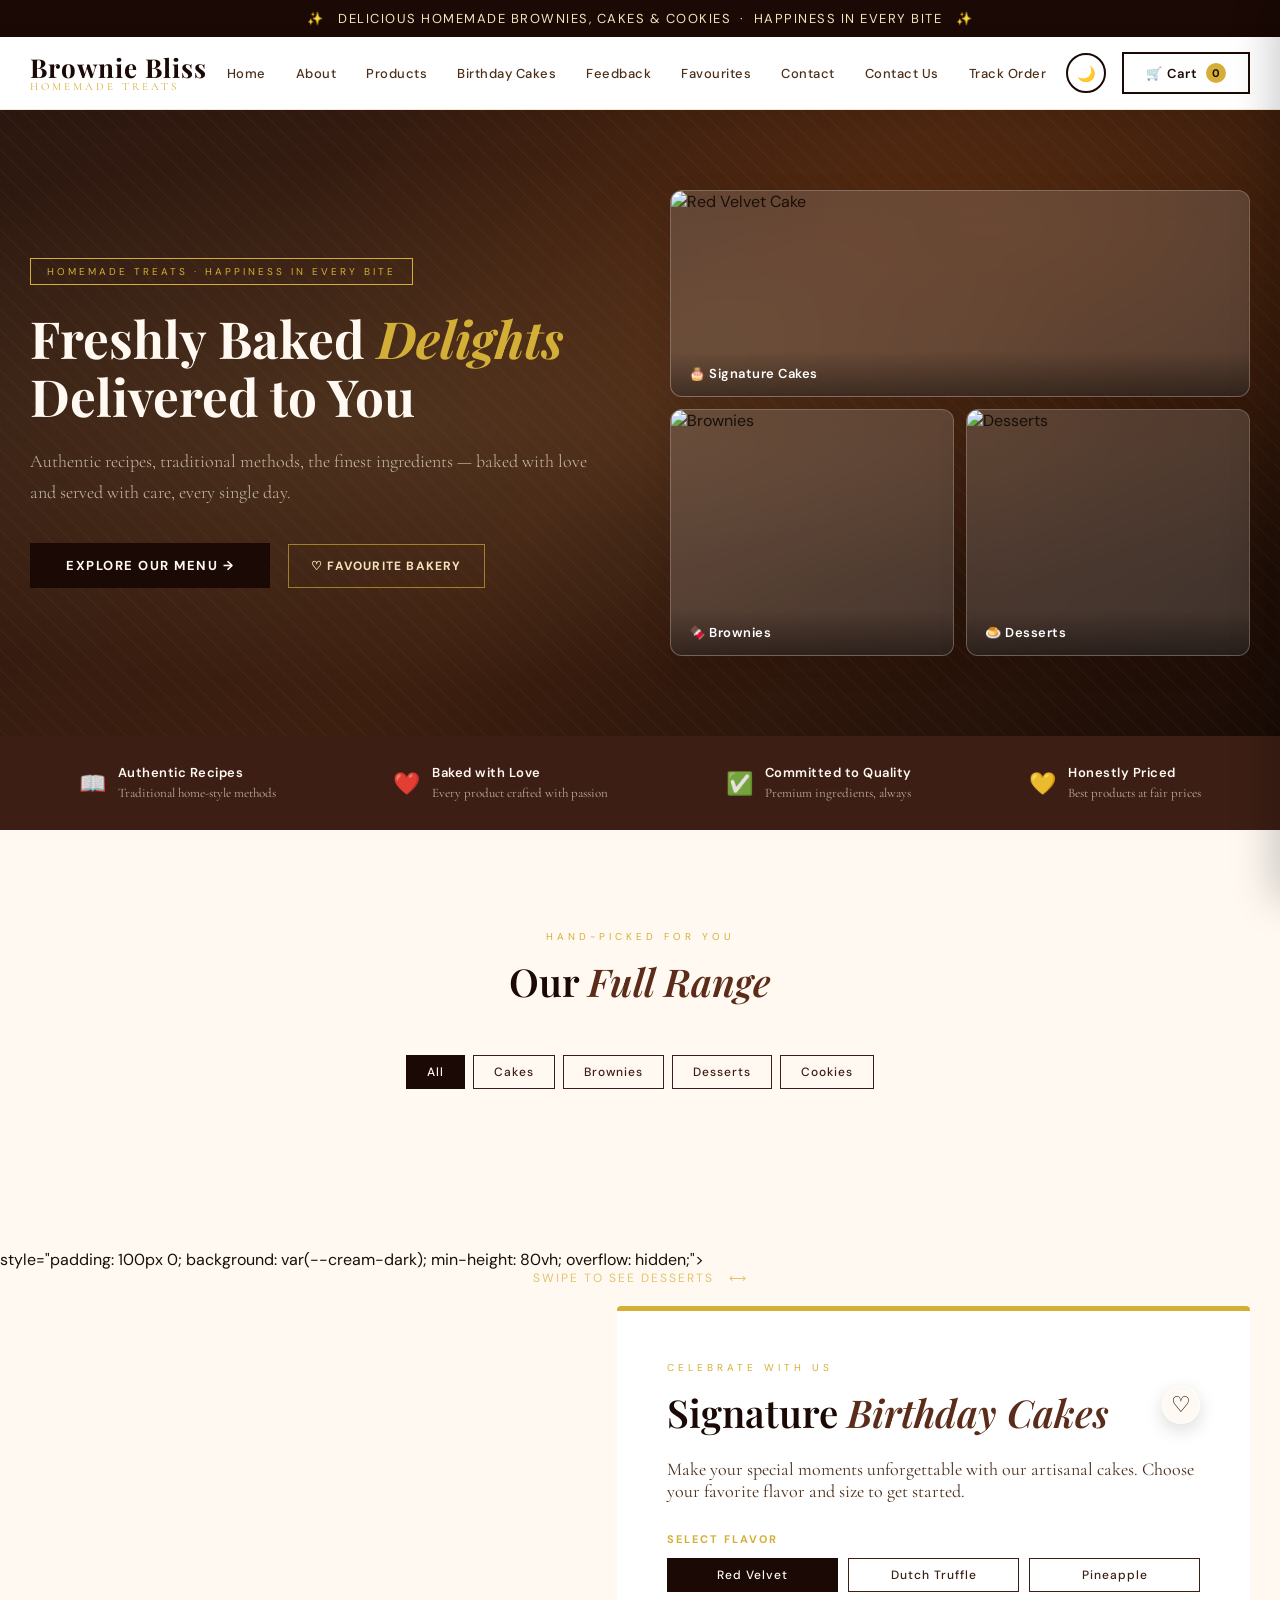
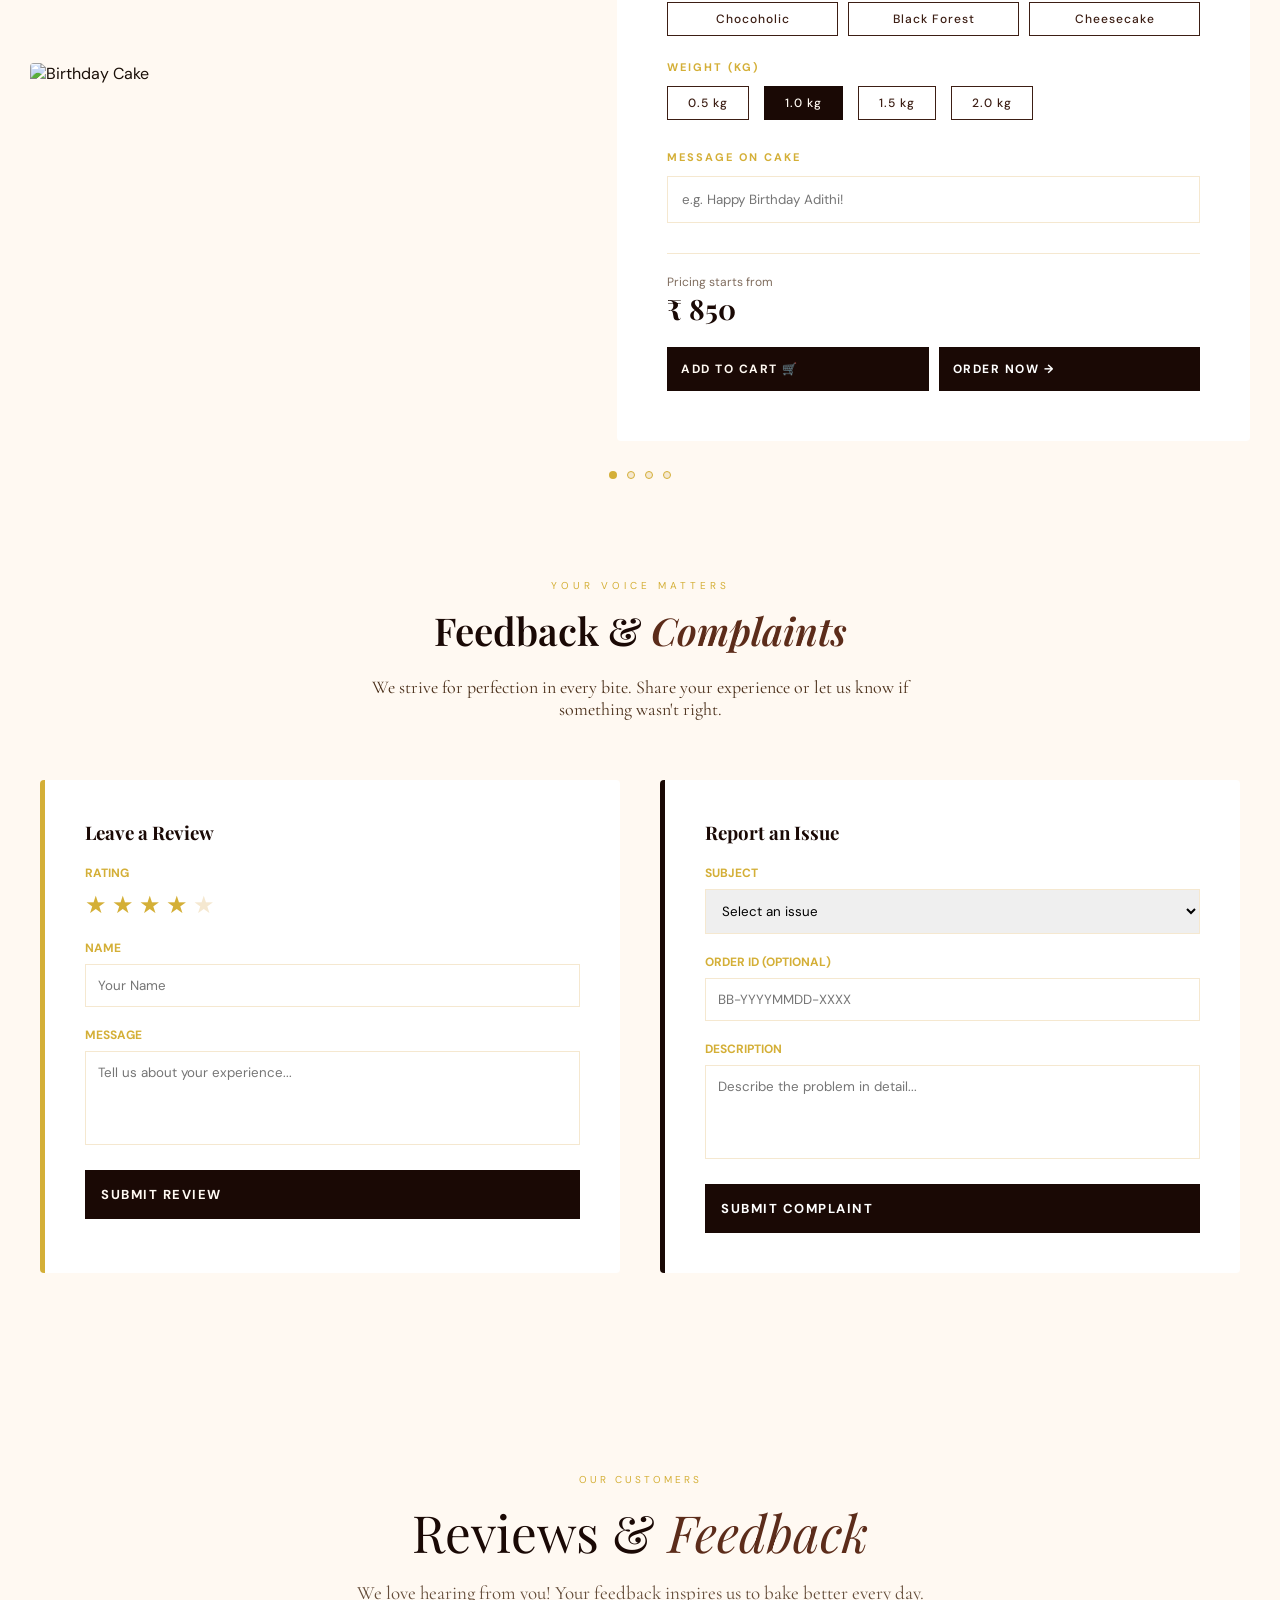
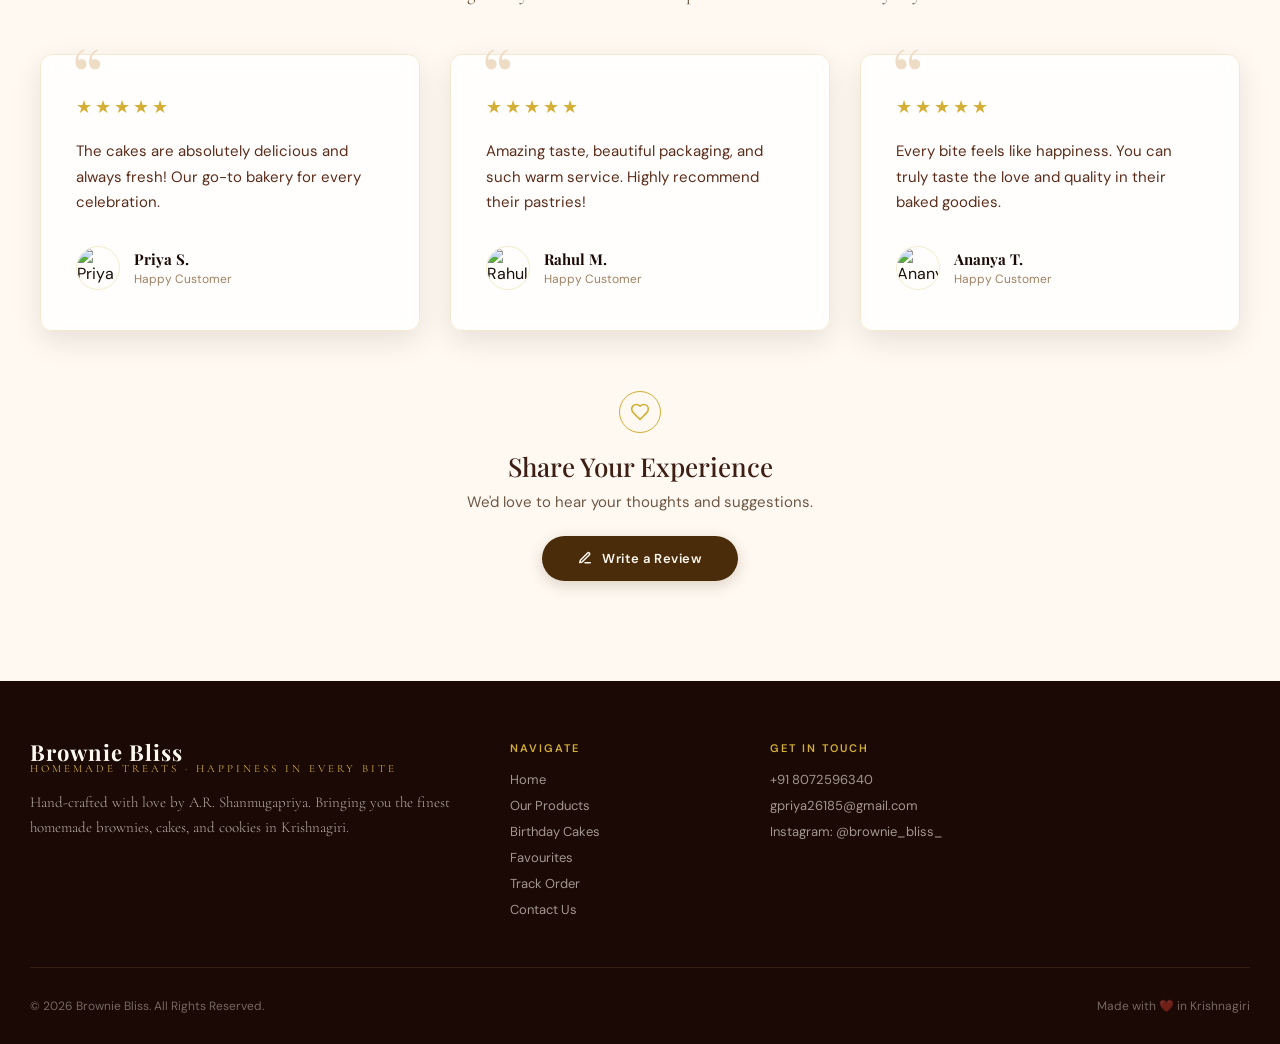
==== commit fe115a30: "Merge branch 'main' into aos-scroll-animation" ====
--- a/public/index.html
+++ b/public/index.html
@@ -1,1954 +1,774 @@
-<!doctype html>
+<!DOCTYPE html>
 <html lang="en">
-  <head>
-    <meta charset="UTF-8" />
-    <meta name="viewport" content="width=device-width, initial-scale=1.0" />
-    <link rel="icon" type="image/png" href="assets/favicon.png" />
-    <title>Brownie Bliss — Happiness in Every Bite</title>
-    <link
-      href="https://fonts.googleapis.com/css2?family=Playfair+Display:ital,wght@0,400;0,600;0,700;1,400&family=Cormorant+Garamond:wght@300;400;500&family=DM+Sans:wght@300;400;500&display=swap"
-      rel="stylesheet"
-    />
-    <link rel="stylesheet" href="style.css" />
-    <!-- Theme init: sets dark class synchronously before first paint (no flash) -->
-    <script>
-      (function () {
-        try {
-          var t = localStorage.getItem("bb_theme") || "light";
-          if (t === "dark") document.documentElement.classList.add("dark");
-        } catch (_) {}
-      })();
-    </script>
-  </head>
-
-  <body id="home">
-    <!-- ANNOUNCEMENT -->
-    <div class="announcement">
-      ✨ &nbsp; DELICIOUS HOMEMADE BROWNIES, CAKES & COOKIES &nbsp;·&nbsp;
-      HAPPINESS IN EVERY BITE &nbsp; ✨
-    </div>
-
-    <!-- HEADER -->
-    <header>
-      <div class="header-inner">
-        <a href="index.html" class="logo">
-          <span class="logo-name">Brownie Bliss</span>
-          <span class="logo-sub">Homemade Treats</span>
-        </a>
-        <nav>
-          <a href="index.html#home">Home</a>
-          <a href="about.html">About</a>
-          <a href="products.html">Products</a>
-          <a href="index.html#birthday">Birthday Cakes</a>
-          <a href="#feedback">Feedback</a>
-          <a href="favourites.html"
-            >Favourites
-            <span class="nav-count" data-favourites-count style="display: none"
-              >0</span
-            ></a
-          >
-          <a href="contact.html">Contact</a>
+
+<head>
+  <meta charset="UTF-8">
+  <meta name="viewport" content="width=device-width, initial-scale=1.0">
+  <link rel="icon" type="image/png" href="assets/favicon.png">
+  <title>Brownie Bliss — Happiness in Every Bite</title>
+  <link
+    href="https://fonts.googleapis.com/css2?family=Playfair+Display:ital,wght@0,400;0,600;0,700;1,400&family=Cormorant+Garamond:wght@300;400;500&family=DM+Sans:wght@300;400;500&display=swap"
+    rel="stylesheet">
+  <link rel="stylesheet" href="style.css">
+  
+  <!-- Theme init: sets dark class synchronously before first paint (no flash) -->
+  <script>
+    (function () {
+      try {
+        var t = localStorage.getItem('bb_theme') || 'light';
+        if (t === 'dark') document.documentElement.classList.add('dark');
+      } catch (_) {}
+    })();
+  </script>
+</head>
+
+<body id="home">
+
+  <!-- ANNOUNCEMENT -->
+  <div class="announcement">✨ &nbsp; DELICIOUS HOMEMADE BROWNIES, CAKES & COOKIES &nbsp;·&nbsp; HAPPINESS IN EVERY
+    BITE &nbsp; ✨</div>
+
+  <!-- HEADER -->
+  <header>
+    <div class="header-inner">
+      <a href="index.html" class="logo">
+        <span class="logo-name">Brownie Bliss</span>
+        <span class="logo-sub">Homemade Treats</span>
+      </a>
+      <nav>
+        <a href="index.html#home">Home</a>
+        <a href="about.html">About</a>
+        <a href="products.html">Products</a>
+        <a href="index.html#birthday">Birthday Cakes</a>
+        <a href="#feedback">Feedback</a>
+        <a href="favourites.html">Favourites <span class="nav-count" data-favourites-count style="display:none">0</span></a>
+        <a href="index.html#contact">Contact</a>
+        <a href="contact.html">Contact Us</a>
+        <a href="track.html">Track Order</a>
+      </nav>
+      <button class="menu-toggle" onclick="toggleMenu()">
+  ☰
+</button>
+      <div class="header-actions">
+        <button id="themeToggleBtn" class="theme-toggle-btn" onclick="toggleTheme()"
+          aria-label="Toggle dark mode" title="Toggle dark mode">
+          <span id="themeIcon">🌙</span>
+        </button>
+        <button class="cart-btn" onclick="openCart()">
+          🛒 Cart
+          <span class="cart-count" id="cartBadge">0</span>
+        </button>
+      </div>
+    </div>
+  </header>
+<div class="mobile-menu" id="mobileMenu">
+  <a href="index.html#home">Home</a>
+  <a href="products.html">Products</a>
+  <a href="index.html#birthday">Birthday Cakes</a>
+  <a href="index.html#contact">Contact</a>
+  <a href="track.html">Track Order</a>
+</div>
+<!-- HERO -->
+<section class="hero">
+  <div class="hero-bg"></div>
+  <div class="hero-pattern"></div>
+
+  <div class="hero-content">
+
+    <div class="hero-text" data-aos="fade-right">
+
+      <span class="hero-badge">
+        Homemade Treats · Happiness in every bite
+      </span>
+
+      <h1 class="hero-title">
+        Freshly Baked <em>Delights</em><br>
+        Delivered to You
+      </h1>
+
+      <p class="hero-desc">
+        Authentic recipes, traditional methods, the finest ingredients —
+        baked with love and served with care, every single day.
+      </p>
+
+      <a href="#products" class="hero-cta" style="text-decoration: none;">
+        Explore Our Menu &rarr;
+      </a>
+
+      <button
+        class="hero-favourite-btn"
+        type="button"
+        data-fav-type="bakeries"
+        data-fav-id="brownie-bliss"
+        aria-pressed="false"
+        onclick="toggleBakeryFavourite()">
+
+        &#9825; Favourite Bakery
+
+      </button>
+
+    </div>
+
+    <div class="hero-visual" data-aos="fade-left">
+
+      <div class="hero-card">
+
+        <img
+          src="https://theobroma.in/cdn/shop/files/redvelvet-theo.jpg?v=1701321860"
+          alt="Red Velvet Cake">
+
+        <div class="hero-card-label">
+          🎂 Signature Cakes
+        </div>
+
+      </div>
+
+      <div class="hero-card">
+
+        <img
+          src="https://theobroma.in/cdn/shop/files/OverloadBrownie_400x400.jpg?v=1711183338"
+          alt="Brownies">
+
+        <div class="hero-card-label">
+          🍫 Brownies
+        </div>
+
+      </div>
+
+      <div class="hero-card">
+
+        <img
+          src="https://theobroma.in/cdn/shop/files/Delicacies-04.jpg?v=1681320427"
+          alt="Desserts">
+
+        <div class="hero-card-label">
+          🍮 Desserts
+        </div>
+
+      </div>
+
+    </div>
+
+  </div>
+</section>
+  <!-- VALUES STRIP -->
+<div class="values-strip" id="about">
+
+  <div class="values-inner" data-aos="fade-up">
+
+    <div class="value-item">
+      <span class="value-icon">📖</span>
+
+      <div class="value-text">
+        <strong>Authentic Recipes</strong>
+        <span>Traditional home-style methods</span>
+      </div>
+    </div>
+
+    <div class="value-item">
+      <span class="value-icon">❤️</span>
+
+      <div class="value-text">
+        <strong>Baked with Love</strong>
+        <span>Every product crafted with passion</span>
+      </div>
+    </div>
+
+    <div class="value-item">
+      <span class="value-icon">✅</span>
+
+      <div class="value-text">
+        <strong>Committed to Quality</strong>
+        <span>Premium ingredients, always</span>
+      </div>
+    </div>
+
+    <div class="value-item">
+      <span class="value-icon">💛</span>
+
+      <div class="value-text">
+        <strong>Honestly Priced</strong>
+        <span>Best products at fair prices</span>
+      </div>
+    </div>
+
+  </div>
+</div>
+  <!-- PRODUCTS SECTION -->
+  <section class="products-section" id="products" style="padding: 100px 30px; background: var(--cream);">
+    <div class="products-inner">
+      <div class="section-header" data-aos="fade-up">
+
+  <span class="section-label">
+    Hand-picked for you
+  </span>
+
+  <h2 class="section-title">
+    Our <em>Full Range</em>
+  </h2>
+
+</div>
+
+      <div class="filter-tabs" style="margin-bottom: 60px;">
+        <button class="filter-tab active" onclick="filterProducts('all', this)">All</button>
+        <button class="filter-tab" onclick="filterProducts('cakes', this)">Cakes</button>
+        <button class="filter-tab" onclick="filterProducts('brownies', this)">Brownies</button>
+        <button class="filter-tab" onclick="filterProducts('desserts', this)">Desserts</button>
+        <button class="filter-tab" onclick="filterProducts('cookies', this)">Cookies</button>
+      </div>
+
+      <div class="products-grid" id="productsGrid"></div>
+    </div>
+  </section>
+
+  <!-- BIRTHDAY & DESSERT SLIDER SECTION -->
+  <section class="birthday-section" data-aos="fade-up"></section>
+    style="padding: 100px 0; background: var(--cream-dark); min-height: 80vh; overflow: hidden;">
+    
+    <!-- Slider Hint -->
+    <div style="text-align: center; margin-bottom: 20px; font-size: 12px; color: var(--gold); letter-spacing: 2px; text-transform: uppercase; opacity: 0.7;">
+      Swipe to see Desserts &nbsp; ⟷
+    </div>
+
+    <div class="birthday-slider" style="display: flex; overflow-x: auto; scroll-snap-type: x mandatory; -webkit-overflow-scrolling: touch; scroll-behavior: smooth;">
+      
+      <!-- SLIDE 1: BIRTHDAY CAKES -->
+      <div class="bday-slide" style="flex: 0 0 100%; scroll-snap-align: start; padding: 0 30px;">
+        <div style="max-width: 1300px; margin: 0 auto; display: grid; grid-template-columns: 1fr 1.2fr; gap: 60px; align-items: center;">
+          <div class="birthday-visual">
+            <img id="birthdayCakeImg" src="https://theobroma.in/cdn/shop/files/redvelvet-theo.jpg?v=1701321860"
+              alt="Birthday Cake"
+              style="width: 100%; height: 550px; object-fit: cover; border-radius: 4px; box-shadow: var(--shadow);">
+          </div>
+          <div class="birthday-card"
+            style="background: var(--white); padding: 50px; border-radius: 4px; box-shadow: var(--shadow); border-top: 5px solid var(--gold);">
+            <span class="section-label">Celebrate with Us</span>
+            <div class="birthday-title-row">
+              <h2 class="section-title" style="margin-bottom: 20px;">Signature <em>Birthday Cakes</em></h2>
+              <button id="birthdayFavoriteBtn" class="favorite-btn favorite-btn-inline" type="button"
+                aria-label="Toggle birthday cake favourite" aria-pressed="false" onclick="toggleBirthdayFavourite()">&#9825;</button>
+            </div>
+            <p
+              style="margin-bottom: 30px; color: var(--text-mid); font-family: 'Cormorant Garamond', serif; font-size: 18px;">
+              Make your special moments unforgettable with our artisanal cakes. Choose your favorite flavor and
+              size to get
+              started.
+            </p>
+    
+            <div style="margin-bottom: 24px;">
+              <label
+                style="display: block; font-size: 11px; letter-spacing: 2px; text-transform: uppercase; color: var(--gold); margin-bottom: 12px; font-weight: 700;">Select
+                Flavor</label>
+              <div style="display: grid; grid-template-columns: repeat(3, 1fr); gap: 10px;">
+      <button class="filter-tab flavor-btn active" onclick="updateBirthdayCake('Red Velvet')">
+        Red Velvet
+      </button>
+    
+      <button class="filter-tab flavor-btn" onclick="updateBirthdayCake('Dutch Truffle')">
+        Dutch Truffle
+      </button>
+    
+      <button class="filter-tab flavor-btn" onclick="updateBirthdayCake('Pineapple')">
+        Pineapple
+      </button>
+    
+      <button class="filter-tab flavor-btn" onclick="updateBirthdayCake('Chocoholic')">
+        Chocoholic
+      </button>
+    
+      <button class="filter-tab flavor-btn" onclick="updateBirthdayCake('Black Forest')">
+        Black Forest
+      </button>
+    
+      <button class="filter-tab flavor-btn" onclick="updateBirthdayCake('Cheesecake')">
+        Cheesecake
+      </button>
+    </div>
+            </div>
+    
+            <div style="margin-bottom: 30px;">
+              <label
+                style="display: block; font-size: 11px; letter-spacing: 2px; text-transform: uppercase; color: var(--gold); margin-bottom: 12px; font-weight: 700;">Weight
+                (kg)</label>
+              <div style="display: flex; gap: 15px;">
+                <button class="filter-tab" onclick="setCakeWeight('0.5')">0.5 kg</button>
+                <button class="filter-tab active" onclick="setCakeWeight('1.0')">1.0 kg</button>
+                <button class="filter-tab" onclick="setCakeWeight('1.5')">1.5 kg</button>
+                <button class="filter-tab" onclick="setCakeWeight('2.0')">2.0 kg</button>
+              </div>
+            </div>
+    
+            <div style="margin-bottom: 30px;">
+              <label
+                style="display: block; font-size: 11px; letter-spacing: 2px; text-transform: uppercase; color: var(--gold); margin-bottom: 12px; font-weight: 700;">Message
+                on Cake</label>
+              <input type="text" id="cakeMessage" placeholder="e.g. Happy Birthday Adithi!"
+                style="width: 100%; padding: 14px; border: 1px solid var(--cream-dark); outline: none; font-family: 'DM Sans', sans-serif;">
+            </div>
+    
+            <div
+              style="display: flex; flex-direction: column; gap: 10px; padding-top: 20px; border-top: 1px solid var(--cream-dark);">
+              <div style="display: flex; justify-content: space-between; align-items: center; margin-bottom: 10px;">
+                <div>
+                  <span style="display: block; font-size: 12px; color: var(--text-mid); opacity: 0.7;">Pricing
+                    starts
+                    from</span>
+                  <span id="cakePrice"
+                    style="font-family: 'Playfair Display', serif; font-size: 28px; font-weight: 700; color: var(--brown-dark);">₹
+                    850</span>
+                </div>
+              </div>
+              <div style="display: grid; grid-template-columns: 1fr 1fr; gap: 10px;">
+                <button class="hero-cta" style="padding: 14px; font-size: 12px;" onclick="addBirthdayToCart()">
+                  Add to Cart 🛒
+                </button>
+                <button class="hero-cta" style="padding: 14px; font-size: 12px; background: var(--brown-dark); color: var(--white);" onclick="openCheckout()">
+                  Order Now &rarr;
+                </button>
+              </div>
+            </div>
+          </div>
+        </div>
+      </div>
+
+      <!-- SLIDE 2: DESSERTS -->
+      <div class="bday-slide" style="flex: 0 0 100%; scroll-snap-align: start; padding: 0 30px;">
+        <div style="max-width: 1300px; margin: 0 auto; display: grid; grid-template-columns: 1fr 1.2fr; gap: 60px; align-items: center;">
+          <div class="birthday-visual">
+            <img id="dessertImg" src="https://theobroma.in/cdn/shop/files/Delicacies-04.jpg?v=1681320427"
+              alt="Desserts"
+              style="width: 100%; height: 550px; object-fit: cover; border-radius: 4px; box-shadow: var(--shadow);">
+          </div>
+          <div class="birthday-card"
+            style="background: var(--white); padding: 50px; border-radius: 4px; box-shadow: var(--shadow); border-top: 5px solid var(--gold);">
+            <span class="section-label">Sweet Treats</span>
+            <h2 class="section-title" style="margin-bottom: 20px;">Exquisite <em>Desserts</em></h2>
+            <p
+              style="margin-bottom: 30px; color: var(--text-mid); font-family: 'Cormorant Garamond', serif; font-size: 18px;">
+              Indulge in our curated collection of fine desserts. From macarons to cheesecakes, every bite is a celebration of flavor and craftsmanship.
+            </p>
+    
+            <div style="margin-bottom: 24px;">
+              <label
+                style="display: block; font-size: 11px; letter-spacing: 2px; text-transform: uppercase; color: var(--gold); margin-bottom: 12px; font-weight: 700;">Select
+                Variety</label>
+              <div style="display: grid; grid-template-columns: repeat(3, 1fr); gap: 10px;">
+                <button class="filter-tab active">Macarons</button>
+                <button class="filter-tab">Tarts</button>
+                <button class="filter-tab">Pastries</button>
+                <button class="filter-tab">Cupcakes</button>
+                <button class="filter-tab">Mousse</button>
+                <button class="filter-tab">Donuts</button>
+              </div>
+            </div>
+    
+            <div style="margin-bottom: 30px;">
+              <label
+                style="display: block; font-size: 11px; letter-spacing: 2px; text-transform: uppercase; color: var(--gold); margin-bottom: 12px; font-weight: 700;">Box
+                Size</label>
+              <div style="display: flex; gap: 15px;">
+                <button class="filter-tab">Box of 2</button>
+                <button class="filter-tab active">Box of 4</button>
+                <button class="filter-tab">Box of 6</button>
+                <button class="filter-tab">Box of 12</button>
+              </div>
+            </div>
+    
+            <div style="margin-bottom: 30px;">
+              <label
+                style="display: block; font-size: 11px; letter-spacing: 2px; text-transform: uppercase; color: var(--gold); margin-bottom: 12px; font-weight: 700;">Special
+                Request</label>
+              <input type="text" placeholder="e.g. Less sugar, Eggless"
+                style="width: 100%; padding: 14px; border: 1px solid var(--cream-dark); outline: none; font-family: 'DM Sans', sans-serif;">
+            </div>
+    
+            <div
+              style="display: flex; flex-direction: column; gap: 10px; padding-top: 20px; border-top: 1px solid var(--cream-dark);">
+              <div style="display: flex; justify-content: space-between; align-items: center; margin-bottom: 10px;">
+                <div>
+                  <span style="display: block; font-size: 12px; color: var(--text-mid); opacity: 0.7;">Pricing
+                    starts
+                    from</span>
+                  <span
+                    style="font-family: 'Playfair Display', serif; font-size: 28px; font-weight: 700; color: var(--brown-dark);">₹
+                    350</span>
+                </div>
+              </div>
+              <div style="display: grid; grid-template-columns: 1fr 1fr; gap: 10px;">
+                <button class="hero-cta" style="padding: 14px; font-size: 12px;" onclick="addDessertToCart()">
+                  Add to Cart 🛒
+                </button>
+                <button class="hero-cta" style="padding: 14px; font-size: 12px; background: var(--brown-dark); color: var(--white);" onclick="openCheckout()">
+                  Order Now &rarr;
+                </button>
+              </div>
+            </div>
+          </div>
+        </div>
+      </div>
+
+      <!-- SLIDE 3: BROWNIES -->
+      <div class="bday-slide" style="flex: 0 0 100%; scroll-snap-align: start; padding: 0 30px;">
+        <div style="max-width: 1300px; margin: 0 auto; display: grid; grid-template-columns: 1fr 1.2fr; gap: 60px; align-items: center;">
+          <div class="birthday-visual">
+            <img id="brownieImg" src="https://theobroma.in/cdn/shop/files/OverloadBrownie_400x400.jpg?v=1711183338"
+              alt="Brownies"
+              style="width: 100%; height: 550px; object-fit: cover; border-radius: 4px; box-shadow: var(--shadow);">
+          </div>
+          <div class="birthday-card"
+            style="background: var(--white); padding: 50px; border-radius: 4px; box-shadow: var(--shadow); border-top: 5px solid var(--gold);">
+            <span class="section-label">Fudgy Delights</span>
+            <h2 class="section-title" style="margin-bottom: 20px;">Signature <em>Brownies</em></h2>
+            <p
+              style="margin-bottom: 30px; color: var(--text-mid); font-family: 'Cormorant Garamond', serif; font-size: 18px;">
+              Our brownies are legendary. Fudgy, decadent, and made with the finest Belgian chocolate for an unparalleled cocoa experience.
+            </p>
+    
+            <div style="margin-bottom: 24px;">
+              <label
+                style="display: block; font-size: 11px; letter-spacing: 2px; text-transform: uppercase; color: var(--gold); margin-bottom: 12px; font-weight: 700;">Select
+                Flavor</label>
+              <div style="display: grid; grid-template-columns: repeat(3, 1fr); gap: 10px;">
+                <button class="filter-tab active">Walnut</button>
+                <button class="filter-tab">Overload</button>
+                <button class="filter-tab">Nutella</button>
+                <button class="filter-tab">Red Velvet</button>
+                <button class="filter-tab">Cookie</button>
+                <button class="filter-tab">Assorted</button>
+              </div>
+            </div>
+    
+            <div style="margin-bottom: 30px;">
+              <label
+                style="display: block; font-size: 11px; letter-spacing: 2px; text-transform: uppercase; color: var(--gold); margin-bottom: 12px; font-weight: 700;">Pack
+                Size</label>
+              <div style="display: flex; gap: 15px;">
+                <button class="filter-tab">Pack of 1</button>
+                <button class="filter-tab active">Pack of 4</button>
+                <button class="filter-tab">Pack of 6</button>
+                <button class="filter-tab">Pack of 12</button>
+              </div>
+            </div>
+    
+            <div style="margin-bottom: 30px;">
+              <label
+                style="display: block; font-size: 11px; letter-spacing: 2px; text-transform: uppercase; color: var(--gold); margin-bottom: 12px; font-weight: 700;">Gift
+                Wrap</label>
+              <div style="display: flex; gap: 15px;">
+                <button class="filter-tab active">Standard</button>
+                <button class="filter-tab">Premium Gold</button>
+              </div>
+            </div>
+    
+            <div
+              style="display: flex; flex-direction: column; gap: 10px; padding-top: 20px; border-top: 1px solid var(--cream-dark);">
+              <div style="display: flex; justify-content: space-between; align-items: center; margin-bottom: 10px;">
+                <div>
+                  <span style="display: block; font-size: 12px; color: var(--text-mid); opacity: 0.7;">Pricing
+                    starts
+                    from</span>
+                  <span
+                    style="font-family: 'Playfair Display', serif; font-size: 28px; font-weight: 700; color: var(--brown-dark);">₹
+                    250</span>
+                </div>
+              </div>
+              <div style="display: grid; grid-template-columns: 1fr 1fr; gap: 10px;">
+                <button class="hero-cta" style="padding: 14px; font-size: 12px;" onclick="addBrownieToCart()">
+                  Add to Cart 🛒
+                </button>
+                <button class="hero-cta" style="padding: 14px; font-size: 12px; background: var(--brown-dark); color: var(--white);" onclick="openCheckout()">
+                  Order Now &rarr;
+                </button>
+              </div>
+            </div>
+          </div>
+        </div>
+      </div>
+
+      <!-- SLIDE 4: COOKIES -->
+      <div class="bday-slide" style="flex: 0 0 100%; scroll-snap-align: start; padding: 0 30px;">
+        <div style="max-width: 1300px; margin: 0 auto; display: grid; grid-template-columns: 1fr 1.2fr; gap: 60px; align-items: center;">
+          <div class="birthday-visual">
+            <img id="cookieImg" src="https://www.shugarysweets.com/wp-content/uploads/2020/05/chocolate-chip-cookies-recipe.jpg"
+              alt="Cookies"
+              style="width: 100%; height: 550px; object-fit: cover; border-radius: 4px; box-shadow: var(--shadow);">
+          </div>
+          <div class="birthday-card"
+            style="background: var(--white); padding: 50px; border-radius: 4px; box-shadow: var(--shadow); border-top: 5px solid var(--gold);">
+            <span class="section-label">Freshly Baked</span>
+            <h2 class="section-title" style="margin-bottom: 20px;">Gourmet <em>Cookies</em></h2>
+            <p
+              style="margin-bottom: 30px; color: var(--text-mid); font-family: 'Cormorant Garamond', serif; font-size: 18px;">
+              Golden, crispy on the edges, and chewy in the middle. Our cookies are packed with premium chocolate chips and baked to perfection.
+            </p>
+    
+            <div style="margin-bottom: 24px;">
+              <label
+                style="display: block; font-size: 11px; letter-spacing: 2px; text-transform: uppercase; color: var(--gold); margin-bottom: 12px; font-weight: 700;">Select Variety</label>
+              <div style="display: grid; grid-template-columns: repeat(3, 1fr); gap: 10px;">
+                <button class="filter-tab active">Choco Chip</button>
+                <button class="filter-tab">Double Choco</button>
+                <button class="filter-tab">Oatmeal Raisin</button>
+                <button class="filter-tab">Almond Biscotti</button>
+                <button class="filter-tab">Red Velvet</button>
+                <button class="filter-tab">Assorted</button>
+              </div>
+            </div>
+    
+            <div style="margin-bottom: 30px;">
+              <label
+                style="display: block; font-size: 11px; letter-spacing: 2px; text-transform: uppercase; color: var(--gold); margin-bottom: 12px; font-weight: 700;">Pack Size</label>
+              <div style="display: flex; gap: 15px;">
+                <button class="filter-tab">Box of 2</button>
+                <button class="filter-tab active">Box of 6</button>
+                <button class="filter-tab">Box of 12</button>
+                <button class="filter-tab">Gift Tin</button>
+              </div>
+            </div>
+    
+            <div
+              style="display: flex; flex-direction: column; gap: 10px; padding-top: 20px; border-top: 1px solid var(--cream-dark);">
+              <div style="display: flex; justify-content: space-between; align-items: center; margin-bottom: 10px;">
+                <div>
+                  <span style="display: block; font-size: 12px; color: var(--text-mid); opacity: 0.7;">Pricing starts from</span>
+                  <span
+                    style="font-family: 'Playfair Display', serif; font-size: 28px; font-weight: 700; color: var(--brown-dark);">₹ 250</span>
+                </div>
+              </div>
+              <div style="display: grid; grid-template-columns: 1fr 1fr; gap: 10px;">
+                <button class="hero-cta" style="padding: 14px; font-size: 12px;" onclick="addCookieToCart()">
+                  Add to Cart 🛒
+                </button>
+                <button class="hero-cta" style="padding: 14px; font-size: 12px; background: var(--brown-dark); color: var(--white);" onclick="openCheckout()">
+                  Order Now &rarr;
+                </button>
+              </div>
+            </div>
+          </div>
+        </div>
+      </div>
+
+    </div>
+
+    <!-- Slider Navigation Dots -->
+    <div style="display: flex; justify-content: center; gap: 10px; margin-top: 30px;">
+      <div style="width: 8px; height: 8px; border-radius: 50%; background: var(--gold); cursor: pointer;"></div>
+      <div style="width: 8px; height: 8px; border-radius: 50%; background: var(--cream-dark); border: 1px solid var(--gold); cursor: pointer;"></div>
+      <div style="width: 8px; height: 8px; border-radius: 50%; background: var(--cream-dark); border: 1px solid var(--gold); cursor: pointer;"></div>
+      <div style="width: 8px; height: 8px; border-radius: 50%; background: var(--cream-dark); border: 1px solid var(--gold); cursor: pointer;"></div>
+    </div>
+
+  </section>
+
+  <!-- FEEDBACK & COMPLAINTS SECTION -->
+  <section id="feedback" style="padding: 100px 24px; background: var(--cream);">
+    <div style="max-width: 1200px; margin: 0 auto;">
+      <div style="text-align: center; margin-bottom: 60px;">
+        <span class="section-label">Your Voice Matters</span>
+        <h2 class="section-title">Feedback & <em>Complaints</em></h2>
+        <p style="max-width: 600px; margin: 20px auto; color: var(--text-mid); font-family: 'Cormorant Garamond', serif; font-size: 18px;">
+          We strive for perfection in every bite. Share your experience or let us know if something wasn't right.
+
+        </p>
+      </div>
+
+      <div style="display: grid; grid-template-columns: 1fr 1fr; gap: 40px;">
+        
+        <!-- Feedback Area -->
+        <div style="background: var(--white); padding: 40px; border-radius: 4px; box-shadow: var(--shadow); border-left: 5px solid var(--gold);">
+          <h3 style="font-family: 'Playfair Display', serif; margin-bottom: 20px; color: var(--brown-dark);">Leave a Review</h3>
+          <form onsubmit="event.preventDefault(); showToast('Thank you for your feedback! ⭐'); this.reset();">
+            <div style="margin-bottom: 20px;">
+              <label style="display: block; font-size: 12px; font-weight: 700; color: var(--gold); margin-bottom: 8px; text-transform: uppercase;">Rating</label>
+              <div style="display: flex; gap: 5px; font-size: 24px; color: var(--gold); cursor: pointer;">
+                <span>★</span><span>★</span><span>★</span><span>★</span><span style="color: var(--cream-dark);">★</span>
+              </div>
+            </div>
+            <div style="margin-bottom: 20px;">
+              <label style="display: block; font-size: 12px; font-weight: 700; color: var(--gold); margin-bottom: 8px; text-transform: uppercase;">Name</label>
+              <input type="text" placeholder="Your Name" required
+                style="width: 100%; padding: 12px; border: 1px solid var(--cream-dark); outline: none; font-family: 'DM Sans', sans-serif;">
+            </div>
+            <div style="margin-bottom: 20px;">
+              <label style="display: block; font-size: 12px; font-weight: 700; color: var(--gold); margin-bottom: 8px; text-transform: uppercase;">Message</label>
+              <textarea placeholder="Tell us about your experience..." rows="4" required
+                style="width: 100%; padding: 12px; border: 1px solid var(--cream-dark); outline: none; font-family: 'DM Sans', sans-serif; resize: none;"></textarea>
+            </div>
+            <button class="hero-cta" type="submit" style="width: 100%; padding: 16px;">Submit Review</button>
+          </form>
+        </div>
+
+        <!-- Complaint Area -->
+        <div style="background: var(--white); padding: 40px; border-radius: 4px; box-shadow: var(--shadow); border-left: 5px solid var(--brown-dark);">
+          <h3 style="font-family: 'Playfair Display', serif; margin-bottom: 20px; color: var(--brown-dark);">Report an Issue</h3>
+          <form onsubmit="event.preventDefault(); showToast('Complaint received. We will look into it. 🛠️'); this.reset();">
+            <div style="margin-bottom: 20px;">
+              <label style="display: block; font-size: 12px; font-weight: 700; color: var(--gold); margin-bottom: 8px; text-transform: uppercase;">Subject</label>
+              <select required style="width: 100%; padding: 12px; border: 1px solid var(--cream-dark); outline: none; font-family: 'DM Sans', sans-serif;">
+                <option value="">Select an issue</option>
+                <option value="delivery">Delivery Delay</option>
+                <option value="quality">Food Quality</option>
+                <option value="payment">Payment Issue</option>
+                <option value="other">Other</option>
+              </select>
+            </div>
+            <div style="margin-bottom: 20px;">
+              <label style="display: block; font-size: 12px; font-weight: 700; color: var(--gold); margin-bottom: 8px; text-transform: uppercase;">Order ID (Optional)</label>
+              <input type="text" placeholder="BB-YYYYMMDD-XXXX"
+                style="width: 100%; padding: 12px; border: 1px solid var(--cream-dark); outline: none; font-family: 'DM Sans', sans-serif;">
+            </div>
+            <div style="margin-bottom: 20px;">
+              <label style="display: block; font-size: 12px; font-weight: 700; color: var(--gold); margin-bottom: 8px; text-transform: uppercase;">Description</label>
+              <textarea placeholder="Describe the problem in detail..." rows="4" required
+                style="width: 100%; padding: 12px; border: 1px solid var(--cream-dark); outline: none; font-family: 'DM Sans', sans-serif; resize: none;"></textarea>
+            </div>
+            <button class="hero-cta" type="submit" style="width: 100%; padding: 16px; background: var(--brown-dark); color: var(--white);">Submit Complaint</button>
+          </form>
+        </div>
+
+      </div>
+    </div>
+  </section>
+
+
+<section id="feedback" style="padding: 100px 24px; background: var(--cream);">
+    <div style="max-width: 1200px; margin: 0 auto;">
+      
+      <div style="text-align: center; margin-bottom: 50px;">
+        <span class="section-label" style="letter-spacing: 3px;">Our Customers</span>
+        <h2 class="section-title" style="font-size: clamp(32px, 4vw, 52px); font-weight: 400; margin-top: 5px;">Reviews & <em>Feedback</em></h2>
+        <p style="max-width: 600px; margin: 15px auto 0; color: var(--text-mid); font-family: 'Cormorant Garamond', serif; font-size: 19px; opacity: 0.85;">
+          We love hearing from you! Your feedback inspires us to bake better every day.
+        </p>
+      </div>
+
+      <div style="display: grid; grid-template-columns: repeat(auto-fit, minmax(300px, 1fr)); gap: 30px; margin-bottom: 60px;">
+        
+        <div class="feedback-premium-card">
+          <span class="premium-quote">“</span>
+          <div class="premium-stars">★★★★★</div>
+          <p class="premium-text">The cakes are absolutely delicious and always fresh! Our go-to bakery for every celebration.</p>
+          <div class="premium-user">
+            <img src="https://images.unsplash.com/photo-1494790108377-be9c29b29330?auto=format&fit=crop&q=80&w=120" alt="Priya S." class="premium-avatar">
+            <div>
+              <h4 class="premium-name">Priya S.</h4>
+              <p class="premium-status">Happy Customer</p>
+            </div>
+          </div>
+        </div>
+
+        <div class="feedback-premium-card">
+          <span class="premium-quote">“</span>
+          <div class="premium-stars">★★★★★</div>
+          <p class="premium-text">Amazing taste, beautiful packaging, and such warm service. Highly recommend their pastries!</p>
+          <div class="premium-user">
+            <img src="https://images.unsplash.com/photo-1507003211169-0a1dd7228f2d?auto=format&fit=crop&q=80&w=120" alt="Rahul M." class="premium-avatar">
+            <div>
+              <h4 class="premium-name">Rahul M.</h4>
+              <p class="premium-status">Happy Customer</p>
+            </div>
+          </div>
+        </div>
+
+        <div class="feedback-premium-card">
+          <span class="premium-quote">“</span>
+          <div class="premium-stars">★★★★★</div>
+          <p class="premium-text">Every bite feels like happiness. You can truly taste the love and quality in their baked goodies.</p>
+          <div class="premium-user">
+            <img src="https://images.unsplash.com/photo-1438761681033-6461ffad8d80?auto=format&fit=crop&q=80&w=120" alt="Ananya T." class="premium-avatar">
+            <div>
+              <h4 class="premium-name">Ananya T.</h4>
+              <p class="premium-status">Happy Customer</p>
+            </div>
+          </div>
+        </div>
+
+      </div>
+
+      <div class="feedback-action-container">
+        <div class="heart-icon-wrap">
+          <svg width="20" height="20" viewBox="0 0 24 24" fill="none" stroke="currentColor" stroke-width="2" stroke-linecap="round" stroke-linejoin="round"><path d="M19 14c1.49-1.46 3-3.21 3-5.5A5.5 5.5 0 0 0 16.5 3c-1.76 0-3 .5-4.5 2-1.5-1.5-2.74-2-4.5-2A5.5 5.5 0 0 0 2 8.5c0 2.3 1.5 4.05 3 5.5l7 7Z"/></svg>
+        </div>
+        <h3 style="font-family: 'Playfair Display', serif; font-size: 26px; color: #3C1E14; margin-bottom: 8px; font-weight: 500;">Share Your Experience</h3>
+        <p style="color: var(--text-mid); font-size: 15px; margin-bottom: 24px; opacity: 0.8;">We'd love to hear your thoughts and suggestions.</p>
+        
+        <form onsubmit="event.preventDefault(); showToast('Thank you for your feedback! ⭐'); this.reset();" style="display: inline-block;">
+          <button class="hero-cta premium-write-btn" type="submit">
+            <svg width="14" height="14" viewBox="0 0 24 24" fill="none" stroke="currentColor" stroke-width="2.5" style="margin-right: 4px;"><path d="M12 20h9" stroke-linecap="round" stroke-linejoin="round"/><path d="M16.5 3.5a2.12 2.12 0 0 1 3 3L7 19l-4 1 1-4Z" stroke-linecap="round" stroke-linejoin="round"/></svg>
+            Write a Review
+          </button>
+        </form>
+      </div>
+
+    </div>
+  </section>
+
+  <!-- FOOTER -->
+  <footer id="contact">
+    <div class="footer-inner">
+      <div class="footer-top">
+        <div class="footer-brand">
+          <div class="logo">
+            <span class="logo-name">Brownie Bliss</span>
+            <span class="logo-sub">Homemade Treats · Happiness in every bite</span>
+          </div>
+          <p>Hand-crafted with love by A.R. Shanmugapriya. Bringing you the finest homemade brownies, cakes,
+            and cookies in Krishnagiri.</p>
+        </div>
+        <div class="footer-col">
+          <h4>Navigate</h4>
+          <a href="#home">Home</a>
+          <a href="products.html">Our Products</a>
+          <a href="#birthday">Birthday Cakes</a>
+          <a href="favourites.html">Favourites</a>
           <a href="track.html">Track Order</a>
-        </nav>
-        <button class="menu-toggle" onclick="toggleMenu()">☰</button>
-        <div class="header-actions">
-          <button
-            id="themeToggleBtn"
-            class="theme-toggle-btn"
-            onclick="toggleTheme()"
-            aria-label="Toggle dark mode"
-            title="Toggle dark mode"
-          >
-            <span id="themeIcon">🌙</span>
-          </button>
-          <button class="cart-btn" onclick="openCart()">
-            🛒 Cart
-            <span class="cart-count" id="cartBadge">0</span>
-          </button>
-        </div>
-      </div>
-    </header>
-    <div class="mobile-menu" id="mobileMenu">
-      <a href="index.html#home">Home</a>
-      <a href="products.html">Products</a>
-      <a href="index.html#birthday">Birthday Cakes</a>
-      <a href="index.html#contact">Contact</a>
-      <a href="track.html">Track Order</a>
-    </div>
-    <!-- HERO -->
-    <section class="hero">
-      <div class="hero-bg"></div>
-      <div class="hero-pattern"></div>
-      <div class="hero-content">
-        <div class="hero-text">
-          <span class="hero-badge"
-            >Homemade Treats · Happiness in every bite</span
-          >
-          <h1 class="hero-title">
-            Freshly Baked <em>Delights</em><br />Delivered to You
-          </h1>
-          <p class="hero-desc">
-            Authentic recipes, traditional methods, the finest ingredients —
-            baked with love and served with care, every single day.
-          </p>
-          <a href="#products" class="hero-cta" style="text-decoration: none">
-            Explore Our Menu &rarr;
-          </a>
-          <button
-            class="hero-favourite-btn"
-            type="button"
-            data-fav-type="bakeries"
-            data-fav-id="brownie-bliss"
-            aria-pressed="false"
-            onclick="toggleBakeryFavourite()"
-          >
-            &#9825; Favourite Bakery
-          </button>
-        </div>
-        <div class="hero-visual">
-          <div class="hero-card">
-            <img
-              src="https://theobroma.in/cdn/shop/files/redvelvet-theo.jpg?v=1701321860"
-              alt="Red Velvet Cake"
-            />
-            <div class="hero-card-label">🎂 Signature Cakes</div>
-          </div>
-          <div class="hero-card">
-            <img
-              src="https://theobroma.in/cdn/shop/files/OverloadBrownie_400x400.jpg?v=1711183338"
-              alt="Brownies"
-            />
-            <div class="hero-card-label">🍫 Brownies</div>
-          </div>
-          <div class="hero-card">
-            <img
-              src="https://theobroma.in/cdn/shop/files/Delicacies-04.jpg?v=1681320427"
-              alt="Desserts"
-            />
-            <div class="hero-card-label">🍮 Desserts</div>
-          </div>
-        </div>
-      </div>
-    </section>
-
-    <!-- VALUES STRIP -->
-    <div class="values-strip" id="about">
-      <div class="values-inner">
-        <div class="value-item">
-          <span class="value-icon">📖</span>
-          <div class="value-text">
-            <strong>Authentic Recipes</strong>
-            <span>Traditional home-style methods</span>
-          </div>
-        </div>
-        <div class="value-item">
-          <span class="value-icon">❤️</span>
-          <div class="value-text">
-            <strong>Baked with Love</strong>
-            <span>Every product crafted with passion</span>
-          </div>
-        </div>
-        <div class="value-item">
-          <span class="value-icon">✅</span>
-          <div class="value-text">
-            <strong>Committed to Quality</strong>
-            <span>Premium ingredients, always</span>
-          </div>
-        </div>
-        <div class="value-item">
-          <span class="value-icon">💛</span>
-          <div class="value-text">
-            <strong>Honestly Priced</strong>
-            <span>Best products at fair prices</span>
-          </div>
-        </div>
-      </div>
-    </div>
-
-    <!-- PRODUCTS SECTION -->
-    <section
-      class="products-section"
-      id="products"
-      style="padding: 100px 30px; background: var(--cream)"
-    >
-      <div class="products-inner">
-        <div class="section-header">
-          <span class="section-label">Hand-picked for you</span>
-          <h2 class="section-title">Our <em>Full Range</em></h2>
-        </div>
-
-        <div class="filter-tabs" style="margin-bottom: 60px">
-          <button
-            class="filter-tab active"
-            onclick="filterProducts('all', this)"
-          >
-            All
-          </button>
-          <button class="filter-tab" onclick="filterProducts('cakes', this)">
-            Cakes
-          </button>
-          <button class="filter-tab" onclick="filterProducts('brownies', this)">
-            Brownies
-          </button>
-          <button class="filter-tab" onclick="filterProducts('desserts', this)">
-            Desserts
-          </button>
-          <button class="filter-tab" onclick="filterProducts('cookies', this)">
-            Cookies
-          </button>
-        </div>
-
-        <div class="products-grid" id="productsGrid"></div>
-      </div>
-    </section>
-
-    <!-- BIRTHDAY & DESSERT SLIDER SECTION -->
-    <section
-      class="birthday-section"
-      id="birthday"
-      style="
-        padding: 100px 0;
-        background: var(--cream-dark);
-        min-height: 80vh;
-        overflow: hidden;
-      "
-    >
-      <!-- Slider Hint -->
-      <div
-        style="
-          text-align: center;
-          margin-bottom: 20px;
-          font-size: 12px;
-          color: var(--gold);
-          letter-spacing: 2px;
-          text-transform: uppercase;
-          opacity: 0.7;
-        "
-      >
-        Swipe to see Desserts &nbsp; ⟷
-      </div>
-
-      <div
-        class="birthday-slider"
-        style="
-          display: flex;
-          overflow-x: auto;
-          scroll-snap-type: x mandatory;
-          -webkit-overflow-scrolling: touch;
-          scroll-behavior: smooth;
-        "
-      >
-        <!-- SLIDE 1: BIRTHDAY CAKES -->
-        <div
-          class="bday-slide"
-          style="flex: 0 0 100%; scroll-snap-align: start; padding: 0 30px"
-        >
-          <div
-            style="
-              max-width: 1300px;
-              margin: 0 auto;
-              display: grid;
-              grid-template-columns: 1fr 1.2fr;
-              gap: 60px;
-              align-items: center;
-            "
-          >
-            <div class="birthday-visual">
-              <img
-                id="birthdayCakeImg"
-                src="https://theobroma.in/cdn/shop/files/redvelvet-theo.jpg?v=1701321860"
-                alt="Birthday Cake"
-                style="
-                  width: 100%;
-                  height: 550px;
-                  object-fit: cover;
-                  border-radius: 4px;
-                  box-shadow: var(--shadow);
-                "
-              />
-            </div>
-            <div
-              class="birthday-card"
-              style="
-                background: var(--white);
-                padding: 50px;
-                border-radius: 4px;
-                box-shadow: var(--shadow);
-                border-top: 5px solid var(--gold);
-              "
-            >
-              <span class="section-label">Celebrate with Us</span>
-              <div class="birthday-title-row">
-                <h2 class="section-title" style="margin-bottom: 20px">
-                  Signature <em>Birthday Cakes</em>
-                </h2>
-                <button
-                  id="birthdayFavoriteBtn"
-                  class="favorite-btn favorite-btn-inline"
-                  type="button"
-                  aria-label="Toggle birthday cake favourite"
-                  aria-pressed="false"
-                  onclick="toggleBirthdayFavourite()"
-                >
-                  &#9825;
-                </button>
-              </div>
-              <p
-                style="
-                  margin-bottom: 30px;
-                  color: var(--text-mid);
-                  font-family: &quot;Cormorant Garamond&quot;, serif;
-                  font-size: 18px;
-                "
-              >
-                Make your special moments unforgettable with our artisanal
-                cakes. Choose your favorite flavor and size to get started.
-              </p>
-
-              <div style="margin-bottom: 24px">
-                <label
-                  style="
-                    display: block;
-                    font-size: 11px;
-                    letter-spacing: 2px;
-                    text-transform: uppercase;
-                    color: var(--gold);
-                    margin-bottom: 12px;
-                    font-weight: 700;
-                  "
-                  >Select Flavor</label
-                >
-                <div
-                  style="
-                    display: grid;
-                    grid-template-columns: repeat(3, 1fr);
-                    gap: 10px;
-                  "
-                >
-                  <button
-                    class="filter-tab flavor-btn active"
-                    onclick="updateBirthdayCake('Red Velvet')"
-                  >
-                    Red Velvet
-                  </button>
-
-                  <button
-                    class="filter-tab flavor-btn"
-                    onclick="updateBirthdayCake('Dutch Truffle')"
-                  >
-                    Dutch Truffle
-                  </button>
-
-                  <button
-                    class="filter-tab flavor-btn"
-                    onclick="updateBirthdayCake('Pineapple')"
-                  >
-                    Pineapple
-                  </button>
-
-                  <button
-                    class="filter-tab flavor-btn"
-                    onclick="updateBirthdayCake('Chocoholic')"
-                  >
-                    Chocoholic
-                  </button>
-
-                  <button
-                    class="filter-tab flavor-btn"
-                    onclick="updateBirthdayCake('Black Forest')"
-                  >
-                    Black Forest
-                  </button>
-
-                  <button
-                    class="filter-tab flavor-btn"
-                    onclick="updateBirthdayCake('Cheesecake')"
-                  >
-                    Cheesecake
-                  </button>
-                </div>
-              </div>
-
-              <div style="margin-bottom: 30px">
-                <label
-                  style="
-                    display: block;
-                    font-size: 11px;
-                    letter-spacing: 2px;
-                    text-transform: uppercase;
-                    color: var(--gold);
-                    margin-bottom: 12px;
-                    font-weight: 700;
-                  "
-                  >Weight (kg)</label
-                >
-                <div style="display: flex; gap: 15px">
-                  <button class="filter-tab" onclick="setCakeWeight('0.5')">
-                    0.5 kg
-                  </button>
-                  <button
-                    class="filter-tab active"
-                    onclick="setCakeWeight('1.0')"
-                  >
-                    1.0 kg
-                  </button>
-                  <button class="filter-tab" onclick="setCakeWeight('1.5')">
-                    1.5 kg
-                  </button>
-                  <button class="filter-tab" onclick="setCakeWeight('2.0')">
-                    2.0 kg
-                  </button>
-                </div>
-              </div>
-
-              <div style="margin-bottom: 30px">
-                <label
-                  style="
-                    display: block;
-                    font-size: 11px;
-                    letter-spacing: 2px;
-                    text-transform: uppercase;
-                    color: var(--gold);
-                    margin-bottom: 12px;
-                    font-weight: 700;
-                  "
-                  >Message on Cake</label
-                >
-                <input
-                  type="text"
-                  id="cakeMessage"
-                  placeholder="e.g. Happy Birthday Adithi!"
-                  style="
-                    width: 100%;
-                    padding: 14px;
-                    border: 1px solid var(--cream-dark);
-                    outline: none;
-                    font-family: &quot;DM Sans&quot;, sans-serif;
-                  "
-                />
-              </div>
-
-              <div
-                style="
-                  display: flex;
-                  flex-direction: column;
-                  gap: 10px;
-                  padding-top: 20px;
-                  border-top: 1px solid var(--cream-dark);
-                "
-              >
-                <div
-                  style="
-                    display: flex;
-                    justify-content: space-between;
-                    align-items: center;
-                    margin-bottom: 10px;
-                  "
-                >
-                  <div>
-                    <span
-                      style="
-                        display: block;
-                        font-size: 12px;
-                        color: var(--text-mid);
-                        opacity: 0.7;
-                      "
-                      >Pricing starts from</span
-                    >
-                    <span
-                      id="cakePrice"
-                      style="
-                        font-family: &quot;Playfair Display&quot;, serif;
-                        font-size: 28px;
-                        font-weight: 700;
-                        color: var(--brown-dark);
-                      "
-                      >₹ 850</span
-                    >
-                  </div>
-                </div>
-                <div
-                  style="
-                    display: grid;
-                    grid-template-columns: 1fr 1fr;
-                    gap: 10px;
-                  "
-                >
-                  <button
-                    class="hero-cta"
-                    style="padding: 14px; font-size: 12px"
-                    onclick="addBirthdayToCart()"
-                  >
-                    Add to Cart 🛒
-                  </button>
-                  <button
-                    class="hero-cta"
-                    style="
-                      padding: 14px;
-                      font-size: 12px;
-                      background: var(--brown-dark);
-                      color: var(--white);
-                    "
-                    onclick="openCheckout()"
-                  >
-                    Order Now &rarr;
-                  </button>
-                </div>
-              </div>
-            </div>
-          </div>
-        </div>
-
-        <!-- SLIDE 2: DESSERTS -->
-        <div
-          class="bday-slide"
-          style="flex: 0 0 100%; scroll-snap-align: start; padding: 0 30px"
-        >
-          <div
-            style="
-              max-width: 1300px;
-              margin: 0 auto;
-              display: grid;
-              grid-template-columns: 1fr 1.2fr;
-              gap: 60px;
-              align-items: center;
-            "
-          >
-            <div class="birthday-visual">
-              <img
-                id="dessertImg"
-                src="https://theobroma.in/cdn/shop/files/Delicacies-04.jpg?v=1681320427"
-                alt="Desserts"
-                style="
-                  width: 100%;
-                  height: 550px;
-                  object-fit: cover;
-                  border-radius: 4px;
-                  box-shadow: var(--shadow);
-                "
-              />
-            </div>
-            <div
-              class="birthday-card"
-              style="
-                background: var(--white);
-                padding: 50px;
-                border-radius: 4px;
-                box-shadow: var(--shadow);
-                border-top: 5px solid var(--gold);
-              "
-            >
-              <span class="section-label">Sweet Treats</span>
-              <h2 class="section-title" style="margin-bottom: 20px">
-                Exquisite <em>Desserts</em>
-              </h2>
-              <p
-                style="
-                  margin-bottom: 30px;
-                  color: var(--text-mid);
-                  font-family: &quot;Cormorant Garamond&quot;, serif;
-                  font-size: 18px;
-                "
-              >
-                Indulge in our curated collection of fine desserts. From
-                macarons to cheesecakes, every bite is a celebration of flavor
-                and craftsmanship.
-              </p>
-
-              <div style="margin-bottom: 24px">
-                <label
-                  style="
-                    display: block;
-                    font-size: 11px;
-                    letter-spacing: 2px;
-                    text-transform: uppercase;
-                    color: var(--gold);
-                    margin-bottom: 12px;
-                    font-weight: 700;
-                  "
-                  >Select Variety</label
-                >
-                <div
-                  style="
-                    display: grid;
-                    grid-template-columns: repeat(3, 1fr);
-                    gap: 10px;
-                  "
-                >
-                  <button class="filter-tab active">Macarons</button>
-                  <button class="filter-tab">Tarts</button>
-                  <button class="filter-tab">Pastries</button>
-                  <button class="filter-tab">Cupcakes</button>
-                  <button class="filter-tab">Mousse</button>
-                  <button class="filter-tab">Donuts</button>
-                </div>
-              </div>
-
-              <div style="margin-bottom: 30px">
-                <label
-                  style="
-                    display: block;
-                    font-size: 11px;
-                    letter-spacing: 2px;
-                    text-transform: uppercase;
-                    color: var(--gold);
-                    margin-bottom: 12px;
-                    font-weight: 700;
-                  "
-                  >Box Size</label
-                >
-                <div style="display: flex; gap: 15px">
-                  <button class="filter-tab">Box of 2</button>
-                  <button class="filter-tab active">Box of 4</button>
-                  <button class="filter-tab">Box of 6</button>
-                  <button class="filter-tab">Box of 12</button>
-                </div>
-              </div>
-
-              <div style="margin-bottom: 30px">
-                <label
-                  style="
-                    display: block;
-                    font-size: 11px;
-                    letter-spacing: 2px;
-                    text-transform: uppercase;
-                    color: var(--gold);
-                    margin-bottom: 12px;
-                    font-weight: 700;
-                  "
-                  >Special Request</label
-                >
-                <input
-                  type="text"
-                  placeholder="e.g. Less sugar, Eggless"
-                  style="
-                    width: 100%;
-                    padding: 14px;
-                    border: 1px solid var(--cream-dark);
-                    outline: none;
-                    font-family: &quot;DM Sans&quot;, sans-serif;
-                  "
-                />
-              </div>
-
-              <div
-                style="
-                  display: flex;
-                  flex-direction: column;
-                  gap: 10px;
-                  padding-top: 20px;
-                  border-top: 1px solid var(--cream-dark);
-                "
-              >
-                <div
-                  style="
-                    display: flex;
-                    justify-content: space-between;
-                    align-items: center;
-                    margin-bottom: 10px;
-                  "
-                >
-                  <div>
-                    <span
-                      style="
-                        display: block;
-                        font-size: 12px;
-                        color: var(--text-mid);
-                        opacity: 0.7;
-                      "
-                      >Pricing starts from</span
-                    >
-                    <span
-                      style="
-                        font-family: &quot;Playfair Display&quot;, serif;
-                        font-size: 28px;
-                        font-weight: 700;
-                        color: var(--brown-dark);
-                      "
-                      >₹ 350</span
-                    >
-                  </div>
-                </div>
-                <div
-                  style="
-                    display: grid;
-                    grid-template-columns: 1fr 1fr;
-                    gap: 10px;
-                  "
-                >
-                  <button
-                    class="hero-cta"
-                    style="padding: 14px; font-size: 12px"
-                    onclick="addDessertToCart()"
-                  >
-                    Add to Cart 🛒
-                  </button>
-                  <button
-                    class="hero-cta"
-                    style="
-                      padding: 14px;
-                      font-size: 12px;
-                      background: var(--brown-dark);
-                      color: var(--white);
-                    "
-                    onclick="openCheckout()"
-                  >
-                    Order Now &rarr;
-                  </button>
-                </div>
-              </div>
-            </div>
-          </div>
-        </div>
-
-        <!-- SLIDE 3: BROWNIES -->
-        <div
-          class="bday-slide"
-          style="flex: 0 0 100%; scroll-snap-align: start; padding: 0 30px"
-        >
-          <div
-            style="
-              max-width: 1300px;
-              margin: 0 auto;
-              display: grid;
-              grid-template-columns: 1fr 1.2fr;
-              gap: 60px;
-              align-items: center;
-            "
-          >
-            <div class="birthday-visual">
-              <img
-                id="brownieImg"
-                src="https://theobroma.in/cdn/shop/files/OverloadBrownie_400x400.jpg?v=1711183338"
-                alt="Brownies"
-                style="
-                  width: 100%;
-                  height: 550px;
-                  object-fit: cover;
-                  border-radius: 4px;
-                  box-shadow: var(--shadow);
-                "
-              />
-            </div>
-            <div
-              class="birthday-card"
-              style="
-                background: var(--white);
-                padding: 50px;
-                border-radius: 4px;
-                box-shadow: var(--shadow);
-                border-top: 5px solid var(--gold);
-              "
-            >
-              <span class="section-label">Fudgy Delights</span>
-              <h2 class="section-title" style="margin-bottom: 20px">
-                Signature <em>Brownies</em>
-              </h2>
-              <p
-                style="
-                  margin-bottom: 30px;
-                  color: var(--text-mid);
-                  font-family: &quot;Cormorant Garamond&quot;, serif;
-                  font-size: 18px;
-                "
-              >
-                Our brownies are legendary. Fudgy, decadent, and made with the
-                finest Belgian chocolate for an unparalleled cocoa experience.
-              </p>
-
-              <div style="margin-bottom: 24px">
-                <label
-                  style="
-                    display: block;
-                    font-size: 11px;
-                    letter-spacing: 2px;
-                    text-transform: uppercase;
-                    color: var(--gold);
-                    margin-bottom: 12px;
-                    font-weight: 700;
-                  "
-                  >Select Flavor</label
-                >
-                <div
-                  style="
-                    display: grid;
-                    grid-template-columns: repeat(3, 1fr);
-                    gap: 10px;
-                  "
-                >
-                  <button class="filter-tab active">Walnut</button>
-                  <button class="filter-tab">Overload</button>
-                  <button class="filter-tab">Nutella</button>
-                  <button class="filter-tab">Red Velvet</button>
-                  <button class="filter-tab">Cookie</button>
-                  <button class="filter-tab">Assorted</button>
-                </div>
-              </div>
-
-              <div style="margin-bottom: 30px">
-                <label
-                  style="
-                    display: block;
-                    font-size: 11px;
-                    letter-spacing: 2px;
-                    text-transform: uppercase;
-                    color: var(--gold);
-                    margin-bottom: 12px;
-                    font-weight: 700;
-                  "
-                  >Pack Size</label
-                >
-                <div style="display: flex; gap: 15px">
-                  <button class="filter-tab">Pack of 1</button>
-                  <button class="filter-tab active">Pack of 4</button>
-                  <button class="filter-tab">Pack of 6</button>
-                  <button class="filter-tab">Pack of 12</button>
-                </div>
-              </div>
-
-              <div style="margin-bottom: 30px">
-                <label
-                  style="
-                    display: block;
-                    font-size: 11px;
-                    letter-spacing: 2px;
-                    text-transform: uppercase;
-                    color: var(--gold);
-                    margin-bottom: 12px;
-                    font-weight: 700;
-                  "
-                  >Gift Wrap</label
-                >
-                <div style="display: flex; gap: 15px">
-                  <button class="filter-tab active">Standard</button>
-                  <button class="filter-tab">Premium Gold</button>
-                </div>
-              </div>
-
-              <div
-                style="
-                  display: flex;
-                  flex-direction: column;
-                  gap: 10px;
-                  padding-top: 20px;
-                  border-top: 1px solid var(--cream-dark);
-                "
-              >
-                <div
-                  style="
-                    display: flex;
-                    justify-content: space-between;
-                    align-items: center;
-                    margin-bottom: 10px;
-                  "
-                >
-                  <div>
-                    <span
-                      style="
-                        display: block;
-                        font-size: 12px;
-                        color: var(--text-mid);
-                        opacity: 0.7;
-                      "
-                      >Pricing starts from</span
-                    >
-                    <span
-                      style="
-                        font-family: &quot;Playfair Display&quot;, serif;
-                        font-size: 28px;
-                        font-weight: 700;
-                        color: var(--brown-dark);
-                      "
-                      >₹ 250</span
-                    >
-                  </div>
-                </div>
-                <div
-                  style="
-                    display: grid;
-                    grid-template-columns: 1fr 1fr;
-                    gap: 10px;
-                  "
-                >
-                  <button
-                    class="hero-cta"
-                    style="padding: 14px; font-size: 12px"
-                    onclick="addBrownieToCart()"
-                  >
-                    Add to Cart 🛒
-                  </button>
-                  <button
-                    class="hero-cta"
-                    style="
-                      padding: 14px;
-                      font-size: 12px;
-                      background: var(--brown-dark);
-                      color: var(--white);
-                    "
-                    onclick="openCheckout()"
-                  >
-                    Order Now &rarr;
-                  </button>
-                </div>
-              </div>
-            </div>
-          </div>
-        </div>
-
-        <!-- SLIDE 4: COOKIES -->
-        <div
-          class="bday-slide"
-          style="flex: 0 0 100%; scroll-snap-align: start; padding: 0 30px"
-        >
-          <div
-            style="
-              max-width: 1300px;
-              margin: 0 auto;
-              display: grid;
-              grid-template-columns: 1fr 1.2fr;
-              gap: 60px;
-              align-items: center;
-            "
-          >
-            <div class="birthday-visual">
-              <img
-                id="cookieImg"
-                src="https://www.shugarysweets.com/wp-content/uploads/2020/05/chocolate-chip-cookies-recipe.jpg"
-                alt="Cookies"
-                style="
-                  width: 100%;
-                  height: 550px;
-                  object-fit: cover;
-                  border-radius: 4px;
-                  box-shadow: var(--shadow);
-                "
-              />
-            </div>
-            <div
-              class="birthday-card"
-              style="
-                background: var(--white);
-                padding: 50px;
-                border-radius: 4px;
-                box-shadow: var(--shadow);
-                border-top: 5px solid var(--gold);
-              "
-            >
-              <span class="section-label">Freshly Baked</span>
-              <h2 class="section-title" style="margin-bottom: 20px">
-                Gourmet <em>Cookies</em>
-              </h2>
-              <p
-                style="
-                  margin-bottom: 30px;
-                  color: var(--text-mid);
-                  font-family: &quot;Cormorant Garamond&quot;, serif;
-                  font-size: 18px;
-                "
-              >
-                Golden, crispy on the edges, and chewy in the middle. Our
-                cookies are packed with premium chocolate chips and baked to
-                perfection.
-              </p>
-
-              <div style="margin-bottom: 24px">
-                <label
-                  style="
-                    display: block;
-                    font-size: 11px;
-                    letter-spacing: 2px;
-                    text-transform: uppercase;
-                    color: var(--gold);
-                    margin-bottom: 12px;
-                    font-weight: 700;
-                  "
-                  >Select Variety</label
-                >
-                <div
-                  style="
-                    display: grid;
-                    grid-template-columns: repeat(3, 1fr);
-                    gap: 10px;
-                  "
-                >
-                  <button class="filter-tab active">Choco Chip</button>
-                  <button class="filter-tab">Double Choco</button>
-                  <button class="filter-tab">Oatmeal Raisin</button>
-                  <button class="filter-tab">Almond Biscotti</button>
-                  <button class="filter-tab">Red Velvet</button>
-                  <button class="filter-tab">Assorted</button>
-                </div>
-              </div>
-
-              <div style="margin-bottom: 30px">
-                <label
-                  style="
-                    display: block;
-                    font-size: 11px;
-                    letter-spacing: 2px;
-                    text-transform: uppercase;
-                    color: var(--gold);
-                    margin-bottom: 12px;
-                    font-weight: 700;
-                  "
-                  >Pack Size</label
-                >
-                <div style="display: flex; gap: 15px">
-                  <button class="filter-tab">Box of 2</button>
-                  <button class="filter-tab active">Box of 6</button>
-                  <button class="filter-tab">Box of 12</button>
-                  <button class="filter-tab">Gift Tin</button>
-                </div>
-              </div>
-
-              <div
-                style="
-                  display: flex;
-                  flex-direction: column;
-                  gap: 10px;
-                  padding-top: 20px;
-                  border-top: 1px solid var(--cream-dark);
-                "
-              >
-                <div
-                  style="
-                    display: flex;
-                    justify-content: space-between;
-                    align-items: center;
-                    margin-bottom: 10px;
-                  "
-                >
-                  <div>
-                    <span
-                      style="
-                        display: block;
-                        font-size: 12px;
-                        color: var(--text-mid);
-                        opacity: 0.7;
-                      "
-                      >Pricing starts from</span
-                    >
-                    <span
-                      style="
-                        font-family: &quot;Playfair Display&quot;, serif;
-                        font-size: 28px;
-                        font-weight: 700;
-                        color: var(--brown-dark);
-                      "
-                      >₹ 250</span
-                    >
-                  </div>
-                </div>
-                <div
-                  style="
-                    display: grid;
-                    grid-template-columns: 1fr 1fr;
-                    gap: 10px;
-                  "
-                >
-                  <button
-                    class="hero-cta"
-                    style="padding: 14px; font-size: 12px"
-                    onclick="addCookieToCart()"
-                  >
-                    Add to Cart 🛒
-                  </button>
-                  <button
-                    class="hero-cta"
-                    style="
-                      padding: 14px;
-                      font-size: 12px;
-                      background: var(--brown-dark);
-                      color: var(--white);
-                    "
-                    onclick="openCheckout()"
-                  >
-                    Order Now &rarr;
-                  </button>
-                </div>
-              </div>
-            </div>
-          </div>
-        </div>
-      </div>
-
-      <!-- Slider Navigation Dots -->
-      <div
-        style="
-          display: flex;
-          justify-content: center;
-          gap: 10px;
-          margin-top: 30px;
-        "
-      >
-        <div
-          style="
-            width: 8px;
-            height: 8px;
-            border-radius: 50%;
-            background: var(--gold);
-            cursor: pointer;
-          "
-        ></div>
-        <div
-          style="
-            width: 8px;
-            height: 8px;
-            border-radius: 50%;
-            background: var(--cream-dark);
-            border: 1px solid var(--gold);
-            cursor: pointer;
-          "
-        ></div>
-        <div
-          style="
-            width: 8px;
-            height: 8px;
-            border-radius: 50%;
-            background: var(--cream-dark);
-            border: 1px solid var(--gold);
-            cursor: pointer;
-          "
-        ></div>
-        <div
-          style="
-            width: 8px;
-            height: 8px;
-            border-radius: 50%;
-            background: var(--cream-dark);
-            border: 1px solid var(--gold);
-            cursor: pointer;
-          "
-        ></div>
-      </div>
-    </section>
-
-    <!-- =========================
- FEEDBACK & COMPLAINTS SECTION
-========================== -->
-
-    <section
-      id="feedback"
-      style="
-        padding: 110px 20px;
-        background: linear-gradient(
-          135deg,
-          rgba(248, 244, 236, 1) 0%,
-          rgba(255, 255, 255, 1) 100%
-        );
-        position: relative;
-        overflow: hidden;
-      "
-    >
-      <!-- Bootstrap -->
-      <link
-        href="https://cdn.jsdelivr.net/npm/bootstrap@5.3.3/dist/css/bootstrap.min.css"
-        rel="stylesheet"
-      />
-
-      <!-- Bootstrap Icons -->
-      <link
-        rel="stylesheet"
-        href="https://cdn.jsdelivr.net/npm/bootstrap-icons@1.11.3/font/bootstrap-icons.min.css"
-      />
-
-      <div class="container" style="max-width: 1320px">
-        <!-- HEADER -->
-        <div class="text-center mb-5">
-          <span
-            style="
-              color: var(--gold);
-              font-size: 13px;
-              font-weight: 700;
-              letter-spacing: 3px;
-              text-transform: uppercase;
-              display: inline-block;
-              margin-bottom: 18px;
-            "
-          >
-            Your Voice Matters
-          </span>
-
-          <h2
-            style="
-              font-family: &quot;Playfair Display&quot;, serif;
-              font-size: clamp(40px, 5vw, 68px);
-              color: var(--brown-dark);
-              margin-bottom: 18px;
-              font-weight: 700;
-            "
-          >
-            Feedback &
-            <em style="color: var(--gold); font-style: italic"> Complaints </em>
-          </h2>
-
-          <p
-            style="
-              max-width: 720px;
-              margin: auto;
-              color: var(--text-mid);
-              line-height: 1.9;
-              font-size: 18px;
-              font-family: &quot;Cormorant Garamond&quot;, serif;
-            "
-          >
-            We care deeply about every experience. Share your compliments,
-            concerns, or suggestions so we can continue delivering exceptional
-            service and unforgettable flavors.
-          </p>
-        </div>
-
-        <!-- FORMS -->
-        <div class="row g-4 align-items-stretch">
-          <!-- ================= REVIEW FORM ================= -->
-          <div class="col-lg-6 d-flex">
-            <div class="lux-card w-100">
-              <!-- ICON -->
-              <div class="icon-box review-icon">
-                <i class="bi bi-stars"></i>
-              </div>
-
-              <h3 class="form-heading">Leave a Review</h3>
-
-              <p class="form-subtext">
-                Tell us what you loved and help others discover your experience.
-              </p>
-
-              <form id="reviewForm" novalidate>
-                <!-- RATING -->
-                <div class="mb-4">
-                  <label class="lux-label"> Rating </label>
-
-                  <div
-                    id="starRating"
-                    class="d-flex gap-2"
-                    role="radiogroup"
-                    aria-label="Star Rating"
-                  >
-                    <button
-                      type="button"
-                      class="star-btn"
-                      data-value="1"
-                      aria-label="1 Star"
-                    >
-                      <i class="bi bi-star-fill"></i>
-                    </button>
-
-                    <button
-                      type="button"
-                      class="star-btn"
-                      data-value="2"
-                      aria-label="2 Stars"
-                    >
-                      <i class="bi bi-star-fill"></i>
-                    </button>
-
-                    <button
-                      type="button"
-                      class="star-btn"
-                      data-value="3"
-                      aria-label="3 Stars"
-                    >
-                      <i class="bi bi-star-fill"></i>
-                    </button>
-
-                    <button
-                      type="button"
-                      class="star-btn"
-                      data-value="4"
-                      aria-label="4 Stars"
-                    >
-                      <i class="bi bi-star-fill"></i>
-                    </button>
-
-                    <button
-                      type="button"
-                      class="star-btn"
-                      data-value="5"
-                      aria-label="5 Stars"
-                    >
-                      <i class="bi bi-star-fill"></i>
-                    </button>
-                  </div>
-
-                  <input type="hidden" id="ratingValue" />
-
-                  <div id="ratingError" class="error-text"></div>
-                </div>
-
-                <!-- NAME -->
-                <div class="mb-4">
-                  <label for="reviewName" class="lux-label"> Full Name </label>
-
-                  <input
-                    type="text"
-                    id="reviewName"
-                    class="form-control lux-input"
-                    placeholder="Enter your full name"
-                    required
-                    aria-label="Your Name"
-                  />
-
-                  <div class="invalid-feedback">Please enter your name.</div>
-                </div>
-
-                <!-- MESSAGE -->
-                <div class="mb-4">
-                  <label for="reviewMessage" class="lux-label">
-                    Your Experience
-                  </label>
-
-                  <textarea
-                    id="reviewMessage"
-                    class="form-control lux-input"
-                    rows="5"
-                    placeholder="Tell us about your dining experience..."
-                    required
-                    aria-label="Review Message"
-                  ></textarea>
-
-                  <div class="invalid-feedback">
-                    Please share your feedback.
-                  </div>
-                </div>
-
-                <!-- BUTTON -->
-                <button type="submit" class="lux-btn review-btn">
-                  <i class="bi bi-send-fill"></i>
-                  Submit Review
-                </button>
-              </form>
-            </div>
-          </div>
-
-          <!-- ================= COMPLAINT FORM ================= -->
-          <div class="col-lg-6 d-flex">
-            <div class="lux-card w-100">
-              <!-- ICON -->
-              <div class="icon-box complaint-icon">
-                <i class="bi bi-shield-exclamation"></i>
-              </div>
-
-              <h3 class="form-heading">Report an Issue</h3>
-
-              <p class="form-subtext">
-                Let us know what went wrong so we can improve your next visit.
-              </p>
-
-              <form id="complaintForm" novalidate>
-                <!-- SUBJECT -->
-                <div class="mb-4">
-                  <label for="complaintSubject" class="lux-label">
-                    Issue Category
-                  </label>
-
-                  <select
-                    id="complaintSubject"
-                    class="form-select lux-input"
-                    required
-                    aria-label="Complaint Category"
-                  >
-                    <option value="" selected disabled>
-                      Select issue category
-                    </option>
-
-                    <option value="delivery">Delivery Delay</option>
-
-                    <option value="quality">Food Quality</option>
-
-                    <option value="payment">Payment Issue</option>
-
-                    <option value="staff">Staff Behavior</option>
-
-                    <option value="other">Other</option>
-                  </select>
-
-                  <div class="invalid-feedback">Please choose a category.</div>
-                </div>
-
-                <!-- ORDER ID -->
-                <div class="mb-4">
-                  <label for="orderId" class="lux-label">
-                    Order ID
-                    <span style="opacity: 0.6">(Optional)</span>
-                  </label>
-
-                  <input
-                    type="text"
-                    id="orderId"
-                    class="form-control lux-input"
-                    placeholder="BB-YYYYMMDD-XXXX"
-                    aria-label="Order ID"
-                  />
-                </div>
-
-                <!-- DESCRIPTION -->
-                <div class="mb-4">
-                  <label for="complaintMessage" class="lux-label">
-                    Description
-                  </label>
-
-                  <textarea
-                    id="complaintMessage"
-                    class="form-control lux-input"
-                    rows="5"
-                    placeholder="Describe the issue in detail..."
-                    required
-                    aria-label="Complaint Description"
-                  ></textarea>
-
-                  <div class="invalid-feedback">
-                    Please describe your issue.
-                  </div>
-                </div>
-
-                <!-- BUTTON -->
-                <button type="submit" class="lux-btn complaint-btn">
-                  <i class="bi bi-exclamation-circle-fill"></i>
-                  Submit Complaint
-                </button>
-              </form>
-            </div>
-          </div>
-        </div>
-      </div>
-
-      <!-- TOAST -->
-      <div id="toastContainer"></div>
-
-      <!-- =========================
-   STYLES
-  ========================== -->
-      <style>
-        .lux-card {
-          background: rgba(255, 255, 255, 0.95);
-          border-radius: 30px;
-          padding: 45px;
-          backdrop-filter: blur(12px);
-          border: 1px solid rgba(255, 255, 255, 0.6);
-          box-shadow:
-            0 15px 40px rgba(0, 0, 0, 0.06),
-            0 2px 10px rgba(0, 0, 0, 0.04);
-          position: relative;
-          transition: 0.4s ease;
-        }
-
-        .lux-card:hover {
-          transform: translateY(-6px);
-          box-shadow:
-            0 20px 50px rgba(0, 0, 0, 0.1),
-            0 5px 20px rgba(0, 0, 0, 0.05);
-        }
-
-        .icon-box {
-          width: 70px;
-          height: 70px;
-          border-radius: 20px;
-          display: flex;
-          align-items: center;
-          justify-content: center;
-          margin-bottom: 25px;
-          font-size: 28px;
-        }
-
-        .review-icon {
-          background: rgba(212, 175, 55, 0.15);
-          color: var(--gold);
-        }
-
-        .complaint-icon {
-          background: rgba(72, 46, 35, 0.1);
-          color: var(--brown-dark);
-        }
-
-        .form-heading {
-          font-family: "Playfair Display", serif;
-          font-size: 36px;
-          color: var(--brown-dark);
-          margin-bottom: 10px;
-          font-weight: 700;
-        }
-
-        .form-subtext {
-          color: var(--text-mid);
-          margin-bottom: 35px;
-          line-height: 1.8;
-          font-size: 15px;
-        }
-
-        .lux-label {
-          display: block;
-          margin-bottom: 12px;
-          color: var(--gold);
-          font-size: 12px;
-          text-transform: uppercase;
-          font-weight: 700;
-          letter-spacing: 1.5px;
-        }
-
-        .lux-input {
-          border-radius: 16px;
-          border: 1px solid #e8dfd2;
-          padding: 16px 18px;
-          font-size: 15px;
-          background: #fff;
-          color: var(--brown-dark);
-          transition: all 0.3s ease;
-          box-shadow: none !important;
-        }
-
-        .lux-input::placeholder {
-          color: #aa9e93;
-        }
-
-        .lux-input:focus {
-          border-color: var(--gold);
-          box-shadow: 0 0 0 4px rgba(212, 175, 55, 0.12) !important;
-          transform: translateY(-1px);
-        }
-
-        textarea.lux-input {
-          resize: none;
-        }
-
-        .lux-btn {
-          width: 100%;
-          border: none;
-          border-radius: 16px;
-          padding: 17px;
-          font-weight: 700;
-          text-transform: uppercase;
-          letter-spacing: 1px;
-          transition: all 0.3s ease;
-          color: white;
-          font-size: 14px;
-          display: flex;
-          align-items: center;
-          justify-content: center;
-          gap: 10px;
-          margin-top: 10px;
-          position: relative;
-          overflow: hidden;
-        }
-
-        .review-btn {
-          background: linear-gradient(135deg, #d4af37, #f0cc62);
-        }
-
-        .complaint-btn {
-          background: linear-gradient(135deg, #3d2a20, #5c4033);
-        }
-
-        .lux-btn:hover {
-          transform: translateY(-3px);
-          box-shadow: 0 10px 25px rgba(0, 0, 0, 0.15);
-        }
-
-        .lux-btn:focus {
-          outline: 4px solid rgba(212, 175, 55, 0.18);
-        }
-
-        /* STARS */
-        .star-btn {
-          width: 50px;
-          height: 50px;
-          border-radius: 14px;
-          border: none;
-          background: #f8f4ec;
-          color: #d2c7bb;
-          font-size: 24px;
-          transition: all 0.25s ease;
-          display: flex;
-          align-items: center;
-          justify-content: center;
-        }
-
-        .star-btn:hover,
-        .star-btn.active {
-          background: rgba(212, 175, 55, 0.15);
-          color: var(--gold);
-          transform: scale(1.08);
-        }
-
-        .star-btn:focus {
-          outline: 3px solid rgba(212, 175, 55, 0.2);
-        }
-
-        .error-text {
-          color: #dc3545;
-          margin-top: 8px;
-          font-size: 14px;
-        }
-
-        /* TOASTS */
-        #toastContainer {
-          position: fixed;
-          top: 30px;
-          right: 30px;
-          z-index: 9999;
-        }
-
-        .toast-box {
-          min-width: 320px;
-          padding: 18px 22px;
-          border-radius: 16px;
-          margin-bottom: 15px;
-          color: white;
-          font-weight: 600;
-          box-shadow: 0 10px 30px rgba(0, 0, 0, 0.15);
-          animation: slideToast 0.4s ease;
-          display: flex;
-          align-items: center;
-          gap: 12px;
-        }
-
-        .toast-success {
-          background: linear-gradient(135deg, #198754, #28a745);
-        }
-
-        .toast-error {
-          background: linear-gradient(135deg, #dc3545, #ff5f6d);
-        }
-
-        @keyframes slideToast {
-          from {
-            opacity: 0;
-            transform: translateX(100%);
-          }
-          to {
-            opacity: 1;
-            transform: translateX(0);
-          }
-        }
-
-        /* MOBILE */
-        @media (max-width: 991px) {
-          .lux-card {
-            padding: 35px;
-          }
-
-          .form-heading {
-            font-size: 30px;
-          }
-        }
-
-        @media (max-width: 576px) {
-          #feedback {
-            padding: 90px 15px !important;
-          }
-
-          .lux-card {
-            padding: 28px;
-            border-radius: 24px;
-          }
-
-          .form-heading {
-            font-size: 26px;
-          }
-
-          .star-btn {
-            width: 45px;
-            height: 45px;
-          }
-        }
-      </style>
-
-      <!-- =========================
-   SCRIPT
-  ========================== -->
-      <script>
-        // STAR RATING
-        const stars = document.querySelectorAll(".star-btn");
-        const ratingValue = document.getElementById("ratingValue");
-        const ratingError = document.getElementById("ratingError");
-
-        let currentRating = 0;
-
-        stars.forEach((star, index) => {
-          star.addEventListener("click", () => {
-            currentRating = index + 1;
-
-            ratingValue.value = currentRating;
-
-            updateStars(currentRating);
-
-            ratingError.innerHTML = "";
-          });
-
-          // Keyboard accessibility
-          star.addEventListener("keydown", (e) => {
-            if (e.key === "Enter" || e.key === " ") {
-              e.preventDefault();
-
-              star.click();
-            }
-          });
-        });
-
-        function updateStars(value) {
-          stars.forEach((star, i) => {
-            if (i < value) {
-              star.classList.add("active");
-            } else {
-              star.classList.remove("active");
-            }
-          });
-        }
-
-        // TOAST
-        function showToast(message, type) {
-          const toast = document.createElement("div");
-
-          toast.className = `toast-box toast-${type}`;
-
-          toast.innerHTML = message;
-
-          document.getElementById("toastContainer").appendChild(toast);
-
-          setTimeout(() => {
-            toast.remove();
-          }, 3500);
-        }
-
-        // REVIEW FORM
-        const reviewForm = document.getElementById("reviewForm");
-
-        reviewForm.addEventListener("submit", function (e) {
-          e.preventDefault();
-
-          let valid = true;
-
-          if (!reviewForm.checkValidity()) {
-            valid = false;
-          }
-
-          if (!ratingValue.value) {
-            ratingError.innerHTML = "Please select a rating.";
-
-            valid = false;
-          }
-
-          reviewForm.classList.add("was-validated");
-
-          if (valid) {
-            showToast(
-              '<i class="bi bi-check-circle-fill"></i> Review submitted successfully!',
-              "success",
-            );
-
-            reviewForm.reset();
-
-            currentRating = 0;
-
-            updateStars(0);
-
-            reviewForm.classList.remove("was-validated");
-          } else {
-            showToast(
-              '<i class="bi bi-exclamation-circle-fill"></i> Please complete all required fields.',
-              "error",
-            );
-          }
-        });
-
-        // COMPLAINT FORM
-        const complaintForm = document.getElementById("complaintForm");
-
-        complaintForm.addEventListener("submit", function (e) {
-          e.preventDefault();
-
-          if (!complaintForm.checkValidity()) {
-            complaintForm.classList.add("was-validated");
-
-            showToast(
-              '<i class="bi bi-exclamation-circle-fill"></i> Please fill all required complaint fields.',
-              "error",
-            );
-
-            return;
-          }
-
-          showToast(
-            '<i class="bi bi-check-circle-fill"></i> Complaint submitted successfully!',
-            "success",
-          );
-
-          complaintForm.reset();
-
-          complaintForm.classList.remove("was-validated");
-        });
-      </script>
-    </section>
-    <section class="bb-reviews">
-      <p class="eyebrow">Loved by our customers</p>
-      <h2>Sweet Words from <em>Happy Customers</em></h2>
-
-      <div class="reviews-grid">
-        <div class="review-card featured">
-          <span class="featured-badge">Top review</span>
-          <span class="quote-mark">"</span>
-          <div class="stars">★★★★★</div>
-          <p class="review-text">
-            The brownies were unbelievably rich and fresh. You can genuinely
-            feel the homemade touch in every bite. This isn't just food — it's
-            comfort wrapped in chocolate.
-          </p>
-          <div class="reviewer">
-            <div class="reviewer-avatar">KS</div>
-            <div>
-              <p class="reviewer-name">Keerthana S.</p>
-              <p class="reviewer-location">Krishnagiri</p>
-            </div>
-          </div>
-        </div>
-
-        <div class="review-card">
-          <span class="quote-mark">"</span>
-          <div class="stars">★★★★★</div>
-          <p class="review-text">
-            Ordered a birthday cake and everyone loved it. Beautiful
-            presentation and amazing taste!
-          </p>
-          <div class="reviewer">
-            <div class="reviewer-avatar">RM</div>
-            <div>
-              <p class="reviewer-name">Rahul M.</p>
-              <p class="reviewer-location">Krishnagiri</p>
-            </div>
-          </div>
-        </div>
-
-        <div class="review-card">
-          <span class="quote-mark">"</span>
-          <div class="stars">★★★★★</div>
-          <p class="review-text">
-            One of the best homemade dessert brands here. Fresh, soft, and
-            perfectly balanced sweetness.
-          </p>
-          <div class="reviewer">
-            <div class="reviewer-avatar">DR</div>
-            <div>
-              <p class="reviewer-name">Divya R.</p>
-              <p class="reviewer-location">Krishnagiri</p>
-            </div>
-          </div>
-        </div>
-
-        <div class="review-card">
-          <span class="quote-mark">"</span>
-          <div class="stars">★★★★★</div>
-          <p class="review-text">
-            The cookies tasted just like homemade treats from childhood. Soft,
-            fresh and absolutely comforting.
-          </p>
-          <div class="reviewer">
-            <div class="reviewer-avatar">AK</div>
-            <div>
-              <p class="reviewer-name">Ananya K.</p>
-              <p class="reviewer-location">Krishnagiri</p>
-            </div>
-          </div>
-        </div>
-
-        <div class="review-card">
-          <span class="quote-mark">"</span>
-          <div class="stars">★★★★★</div>
-          <p class="review-text">
-            Brownie Bliss never disappoints. Every dessert feels thoughtfully
-            crafted and beautifully packed.
-          </p>
-          <div class="reviewer">
-            <div class="reviewer-avatar">SP</div>
-            <div>
-              <p class="reviewer-name">Sriram P.</p>
-              <p class="reviewer-location">Krishnagiri</p>
-            </div>
-          </div>
-        </div>
-      </div>
-
-      <div class="bb-overall">
-        <span class="stars-big">★★★★★</span>
-        <p class="rating-text">
-          <strong>5.0</strong> · 5 reviews · All homemade, all heart
-        </p>
-      </div>
-    </section>
-
-    <!-- FOOTER -->
-    <footer id="contact">
-      <div class="footer-inner">
-        <div class="footer-top">
-          <div class="footer-brand">
-            <div class="logo">
-              <span class="logo-name">Brownie Bliss</span>
-              <span class="logo-sub"
-                >Homemade Treats · Happiness in every bite</span
-              >
-            </div>
-            <p>
-              Hand-crafted with love by A.R. Shanmugapriya. Bringing you the
-              finest homemade brownies, cakes, and cookies in Krishnagiri.
-            </p>
-          </div>
-          <div class="footer-col">
-            <h4>Navigate</h4>
-            <a href="#home">Home</a>
-            <a href="products.html">Our Products</a>
-            <a href="#birthday">Birthday Cakes</a>
-            <a href="favourites.html">Favourites</a>
-            <a href="track.html">Track Order</a>
-            <a href="contact.html">Contact Us</a>
-          </div>
-          <div class="footer-col" style="display: none">
-            <h4>Information</h4>
-            <a href="#">Privacy Policy</a>
-            <a href="#">Refund Policy</a>
-          </div>
-          <div class="footer-col">
-            <h4>Get In Touch</h4>
-            <a href="tel:08072596340">+91 8072596340</a>
-            <a href="mailto:gpriya26185@gmail.com">gpriya26185@gmail.com</a>
-            <a
-              href="https://instagram.com/brownie_bliss_"
-              target="_blank"
-              rel="noopener noreferrer"
-              >Instagram: @brownie_bliss_</a
-            >
-          </div>
-        </div>
-        <div class="footer-bottom">
-          <span>© 2026 Brownie Bliss. All Rights Reserved.</span>
-          <span>Made with ❤️ in Krishnagiri</span>
-        </div>
-      </div>
-    </footer>
-
-    <!-- SHARED COMPONENTS -->
-    <div class="cart-overlay" id="cartOverlay" onclick="closeCart()"></div>
-    <div class="cart-sidebar" id="cartSidebar">
-      <div class="cart-header">
-        <span class="cart-title">Your Cart 🛒</span>
-        <button class="cart-close" onclick="closeCart()">✕</button>
-      </div>
-      <div class="cart-items" id="cartItems"></div>
-      <div class="cart-footer" id="cartFooter" style="display: none">
-        <div class="cart-total">
-          <span class="cart-total-label">Total Amount</span>
-          <span class="cart-total-amt" id="cartTotal">₹0</span>
-        </div>
-        <button class="whatsapp-btn" onclick="sendToWhatsApp()">
-          Order via WhatsApp
-        </button>
-        <p class="whatsapp-note">
-          You'll be redirected to WhatsApp to confirm your order
-        </p>
-      </div>
-    </div>
-
-    <!-- TOAST -->
-    <div class="toast" id="toast"></div>
-    <button id="scrollTopBtn" onclick="scrollToTop()">↑</button>
-    <script src="script.js"></script>
-  </body>
+          <a href="contact.html">Contact Us</a>
+        </div>
+        <div class="footer-col" style="display: none;">
+          <h4>Information</h4>
+          <a href="#">Privacy Policy</a>
+          <a href="#">Refund Policy</a>
+        </div>
+        <div class="footer-col">
+          <h4>Get In Touch</h4>
+          <a href="tel:08072596340">+91 8072596340</a>
+          <a href="mailto:gpriya26185@gmail.com">gpriya26185@gmail.com</a>
+          <a href="https://instagram.com/brownie_bliss_" target="_blank" rel="noopener noreferrer">Instagram: @brownie_bliss_</a>
+        </div>
+      </div>
+      <div class="footer-bottom">
+        <span>© 2026 Brownie Bliss. All Rights Reserved.</span>
+        <span>Made with ❤️ in Krishnagiri</span>
+      </div>
+    </div>
+    
+  </footer>
+
+  <!-- SHARED COMPONENTS -->
+  <div class="cart-overlay" id="cartOverlay" onclick="closeCart()"></div>
+  <div class="cart-sidebar" id="cartSidebar">
+    <div class="cart-header">
+      <span class="cart-title">Your Cart 🛒</span>
+      <button class="cart-close" onclick="closeCart()">✕</button>
+    </div>
+    <div class="cart-items" id="cartItems"></div>
+    <div class="cart-footer" id="cartFooter" style="display:none">
+      <div class="cart-total">
+        <span class="cart-total-label">Total Amount</span>
+        <span class="cart-total-amt" id="cartTotal">₹0</span>
+      </div>
+      <button class="whatsapp-btn" onclick="sendToWhatsApp()">
+        Order via WhatsApp
+      </button>
+      <p class="whatsapp-note">You'll be redirected to WhatsApp to confirm your order</p>
+    </div>
+  </div>
+
+  <!-- TOAST -->
+  <div class="toast" id="toast"></div>
+  <button id="scrollTopBtn" onclick="scrollToTop()">↑</button>
+  <script src="script.js"></script>
+  <script src="https://unpkg.com/aos@2.3.4/dist/aos.js"></script>
+</body>
+
 </html>
--- a/public/style.css
+++ b/public/style.css
@@ -8907,7 +8907,7 @@
  .some-class {
   color: var(--brown-dark) !important;
 }
-
+}
 html.dark {
   --cream: #1a1008;
   --cream-dark: #221508;
@@ -9101,166 +9101,154 @@
   background: var(--gold);
 }
 
-  .bb-reviews {
-    background: #fdf6ee;
-    padding: 64px 32px;
-    font-family: 'Lato', sans-serif;
-    text-align: center;
-  }
-
-  .bb-reviews .eyebrow {
-    font-size: 11px;
-    letter-spacing: 0.18em;
-    color: #b07d3e;
-    text-transform: uppercase;
-    margin: 0 0 12px;
-  }
-
-  .bb-reviews h2 {
-    font-family: 'Playfair Display', serif;
-    font-size: 34px;
-    font-weight: 500;
-    color: #3b1f0a;
-    margin: 0 0 48px;
-    line-height: 1.25;
-  }
-
-  .bb-reviews h2 em {
-    color: #b07d3e;
-    font-style: italic;
-  }
-
-  .reviews-grid {
-    display: grid;
-    grid-template-columns: repeat(auto-fit, minmax(220px, 1fr));
-    gap: 20px;
-    max-width: 900px;
-    margin: 0 auto;
-  }
-
-  .review-card {
-    background: #fff8f0;
-    border: 0.5px solid #e8d0b0;
-    border-radius: 16px;
-    padding: 24px 20px;
-    text-align: left;
-    position: relative;
-    display: flex;
-    flex-direction: column;
-    gap: 14px;
-  }
-
-  .review-card .quote-mark {
-    font-family: 'Playfair Display', serif;
-    font-size: 56px;
-    color: #e8d0b0;
-    line-height: 0.6;
-    display: block;
-    margin-bottom: 4px;
-  }
-
-  .review-card .stars {
-    color: #d4882a;
-    font-size: 15px;
-    letter-spacing: 2px;
-  }
-
-  .review-card .review-text {
-    font-size: 14px;
-    line-height: 1.65;
-    color: #5c3d1e;
-    margin: 0;
-    flex: 1;
-  }
-
-  .review-card .reviewer {
-    display: flex;
-    align-items: center;
-    gap: 10px;
-    border-top: 0.5px solid #e8d0b0;
-    padding-top: 14px;
-    margin-top: 4px;
-  }
-
-  .reviewer-avatar {
-    width: 36px;
-    height: 36px;
-    border-radius: 50%;
-    display: flex;
-    align-items: center;
-    justify-content: center;
-    font-size: 13px;
-    font-weight: 700;
-    flex-shrink: 0;
-    color: #7a4a1c;
-    background: #f2d9b3;
-  }
-
-  .reviewer-name {
-    font-size: 13px;
-    font-weight: 700;
-    color: #3b1f0a;
-    margin: 0;
-    line-height: 1.2;
-  }
-
-  .reviewer-location {
-    font-size: 11px;
-    color: #a0714a;
-    margin: 0;
-  }
-
-  .review-card.featured {
-    border-color: #c9923a;
-    background: #fff3e4;
-    grid-column: span 2;
-  }
-
-  .review-card.featured .review-text {
-    font-size: 15px;
-  }
-
-  .featured-badge {
-    position: absolute;
-    top: 14px;
-    right: 14px;
-    background: #c9923a;
-    color: #fff8f0;
-    font-size: 10px;
-    letter-spacing: 0.1em;
-    text-transform: uppercase;
-    padding: 4px 10px;
-    border-radius: 20px;
-    font-weight: 700;
-  }
-
-  .bb-overall {
-    margin: 48px auto 0;
-    display: flex;
-    align-items: center;
-    justify-content: center;
-    gap: 10px;
-  }
-
-  .bb-overall .stars-big {
-    color: #d4882a;
-    font-size: 20px;
-    letter-spacing: 3px;
-  }
-
-  .bb-overall .rating-text {
-    font-size: 14px;
-    color: #7a4a1c;
-  }
-
-  .bb-overall .rating-text strong {
-    font-weight: 700;
-    color: #3b1f0a;
-  }
-
-  @media (max-width: 500px) {
-    .review-card.featured { grid-column: span 1; }
-  }
+  /* ==========================================================================
+   PREMIUM REVIEW & FEEDBACK SECTION OVERLAYS
+   ========================================================================== */
+
+/* Cards structural style based on the prompt's layout design */
+.feedback-premium-card {
+background: rgba(255, 255, 255, 0.85);
+  backdrop-filter: blur(8px);
+  -webkit-backdrop-filter: blur(8px);
+  border-radius: var(--radius-md);
+  padding: 40px 35px;
+  text-align: left;
+  box-shadow: var(--shadow-md);
+  border: 1px solid var(--cream-dark);
+  display: flex;
+  flex-direction: column;
+  justify-content: space-between;
+  position: relative;
+  transition: transform 0.3s ease, box-shadow 0.3s ease;
+}
+}
+
+.feedback-premium-card:hover {
+  transform: translateY(-5px);
+  box-shadow: 0 15px 45px rgba(74, 44, 10, 0.08);
+}
+
+/* Elegant stylized quotation graphics */
+.premium-quote {
+  font-family: 'Playfair Display', serif;
+  font-size: 80px;
+  color: #EEDCC5;
+  position: absolute;
+  top: 15px;
+  left: 30px;
+  line-height: 0.1;
+  user-select: none;
+}
+
+.premium-stars {
+  color: #D4AF37; /* Warm image-accurate gold tint */
+  font-size: 18px;
+  letter-spacing: 3px;
+  margin-bottom: 20px;
+  position: relative;
+  z-index: 2;
+}
+
+.premium-text {
+  font-family: 'DM Sans', sans-serif;
+  font-size: 15px;
+  line-height: 1.7;
+  color: #5C2C1A;
+  margin: 0 0 30px 0;
+  flex: 1;
+}
+
+/* User identity blocks aligned horizontally */
+.premium-user {
+  display: flex;
+  align-items: center;
+  gap: 14px;
+}
+
+.premium-avatar {
+  width: 44px;
+  height: 44px;
+  border-radius: 50%;
+  object-fit: cover;
+  border: 1px solid rgba(212, 175, 55, 0.25);
+}
+
+.premium-name {
+  font-family: 'Playfair Display', serif;
+  font-size: 15px;
+  font-weight: 700;
+  color: #1A0905;
+  margin-bottom: 2px;
+}
+
+.premium-status {
+  font-size: 12px;
+  color: #A08060;
+  margin: 0 !important;
+}
+
+/* bottom action component adjustments */
+.feedback-action-container {
+  text-align: center;
+  margin-top: 40px;
+}
+
+.heart-icon-wrap {
+  display: inline-flex;
+  align-items: center;
+  justify-content: center;
+  width: 42px;
+  height: 42px;
+  border: 1.5px solid #D4AF37;
+  border-radius: 50%;
+  color: #D4AF37;
+  margin-bottom: 16px;
+}
+
+/* "Write a review" customized button styling matching the image blueprint */
+.premium-write-btn {
+  background: #4A2C0A !important;
+  color: #FFF9F2 !important;
+  border-radius: 50px !important; /* Fully rounded elegant pill edge */
+  padding: 14px 36px !important;
+  font-size: 13px !important;
+  font-weight: 600 !important;
+  text-transform: none !important; /* Avoid rigid corporate uppercase formats */
+  letter-spacing: 0.5px !important;
+  display: inline-flex;
+  align-items: center;
+  gap: 6px;
+  box-shadow: 0 4px 15px rgba(74, 44, 10, 0.2) !important;
+  border: none !important;
+}
+
+.premium-write-btn:hover {
+  background: #3C1E14 !important;
+  transform: translateY(-2px) !important;
+  box-shadow: 0 6px 20px rgba(74, 44, 10, 0.3) !important;
+}
+
+/* Dark theme specific visual optimizations */
+html.dark .feedback-premium-card {
+  background: #1C1108;
+  border-color: rgba(212, 175, 55, 0.15);
+}
+html.dark .premium-quote {
+  color: #3A2515;
+}
+html.dark .premium-text {
+  color: #C8A882;
+}
+html.dark .premium-name {
+  color: #F0E4D0;
+}
+html.dark .premium-write-btn {
+  background: var(--gold) !important;
+  color: var(--brown-dark) !important;
+}
+html.dark .premium-write-btn:hover {
+  background: var(--gold-light) !important;
+}
 
 
 .customize-modal {
@@ -9933,7 +9921,7 @@
     0 0 0 4px rgba(181, 131, 102, 0.18);
 }
 }
-}
+
 .custom-price-filter {
   appearance: none !important;
   background-color: #fff4ec !important;
@@ -9968,7 +9956,7 @@
   font-family: 'Playfair Display', serif !important;
   color: #5c372c !important;
 }
-}
+    
 #scrollTopBtn {
     position: fixed;
     bottom: 20px;
@@ -9996,4 +9984,5 @@
 #scrollTopBtn:hover {
     background-color: #8b5a3c;
     transform: scale(1.1);
-}+}
+
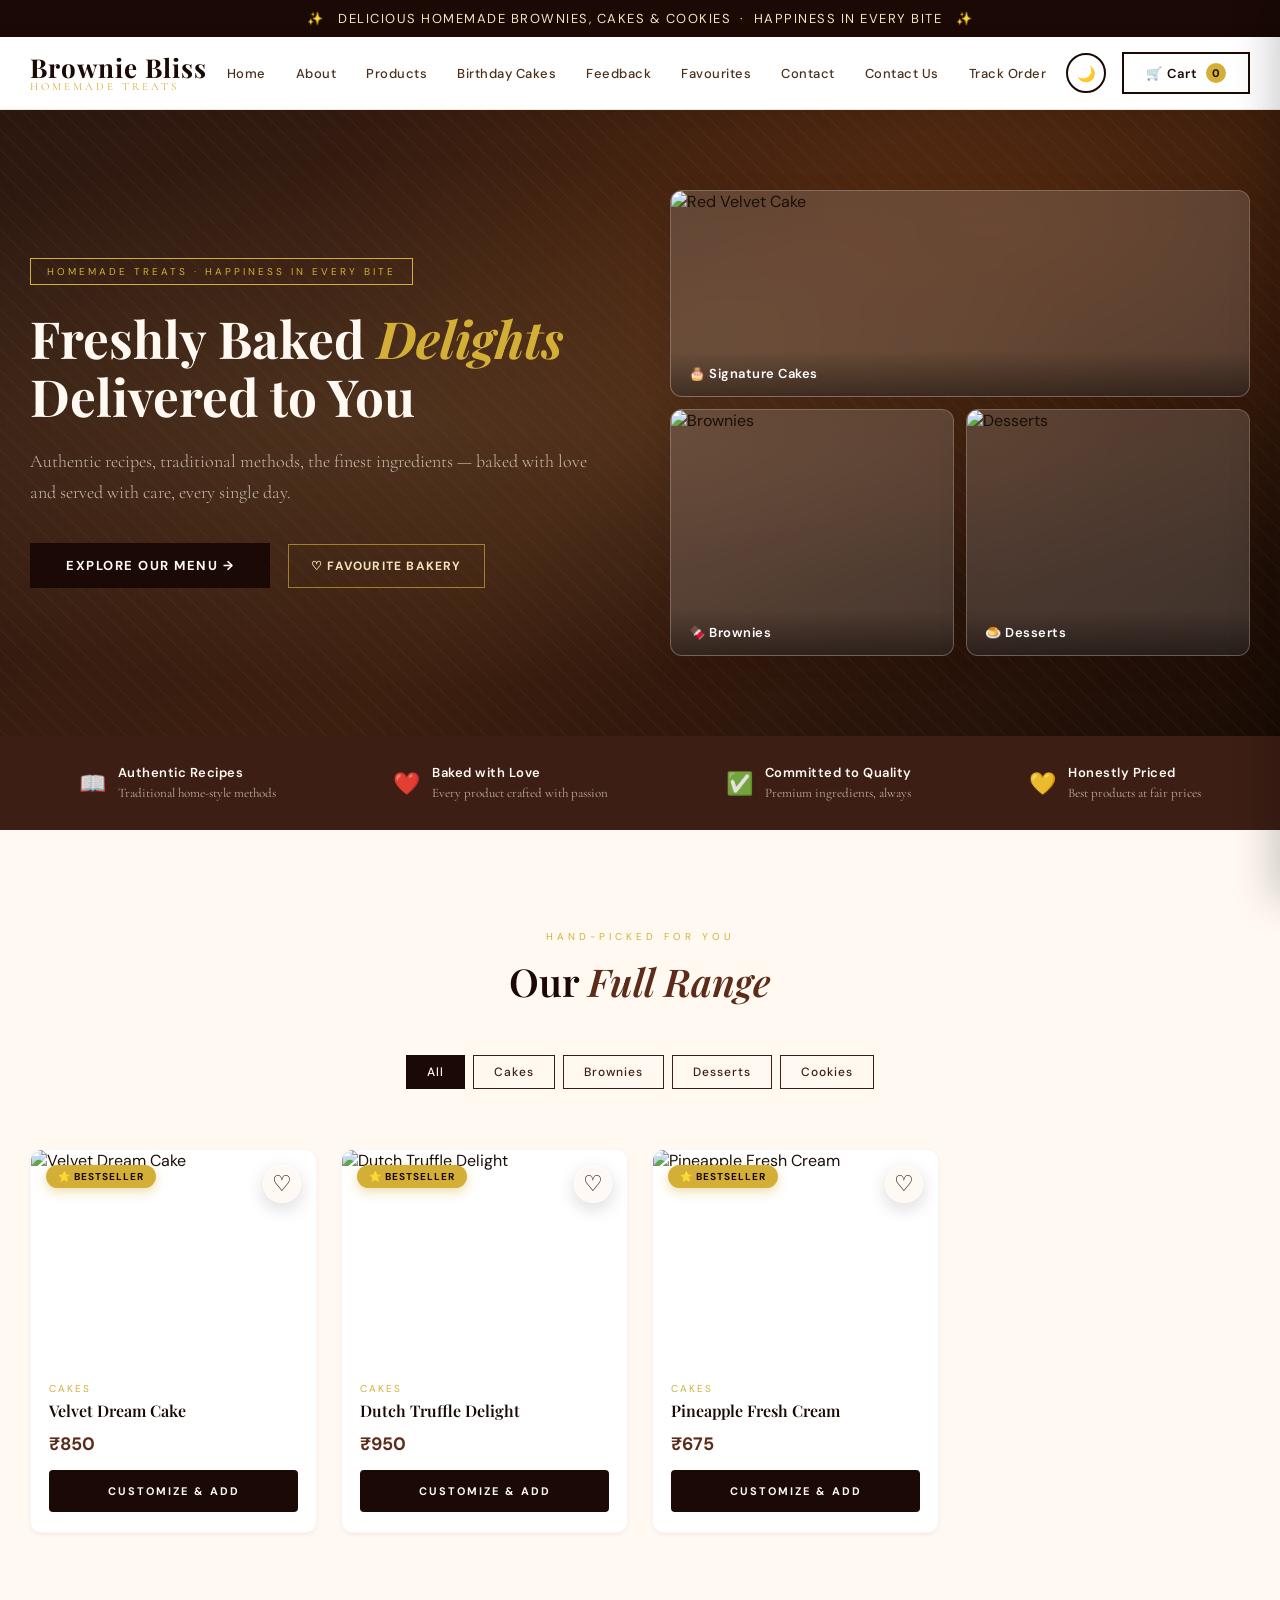
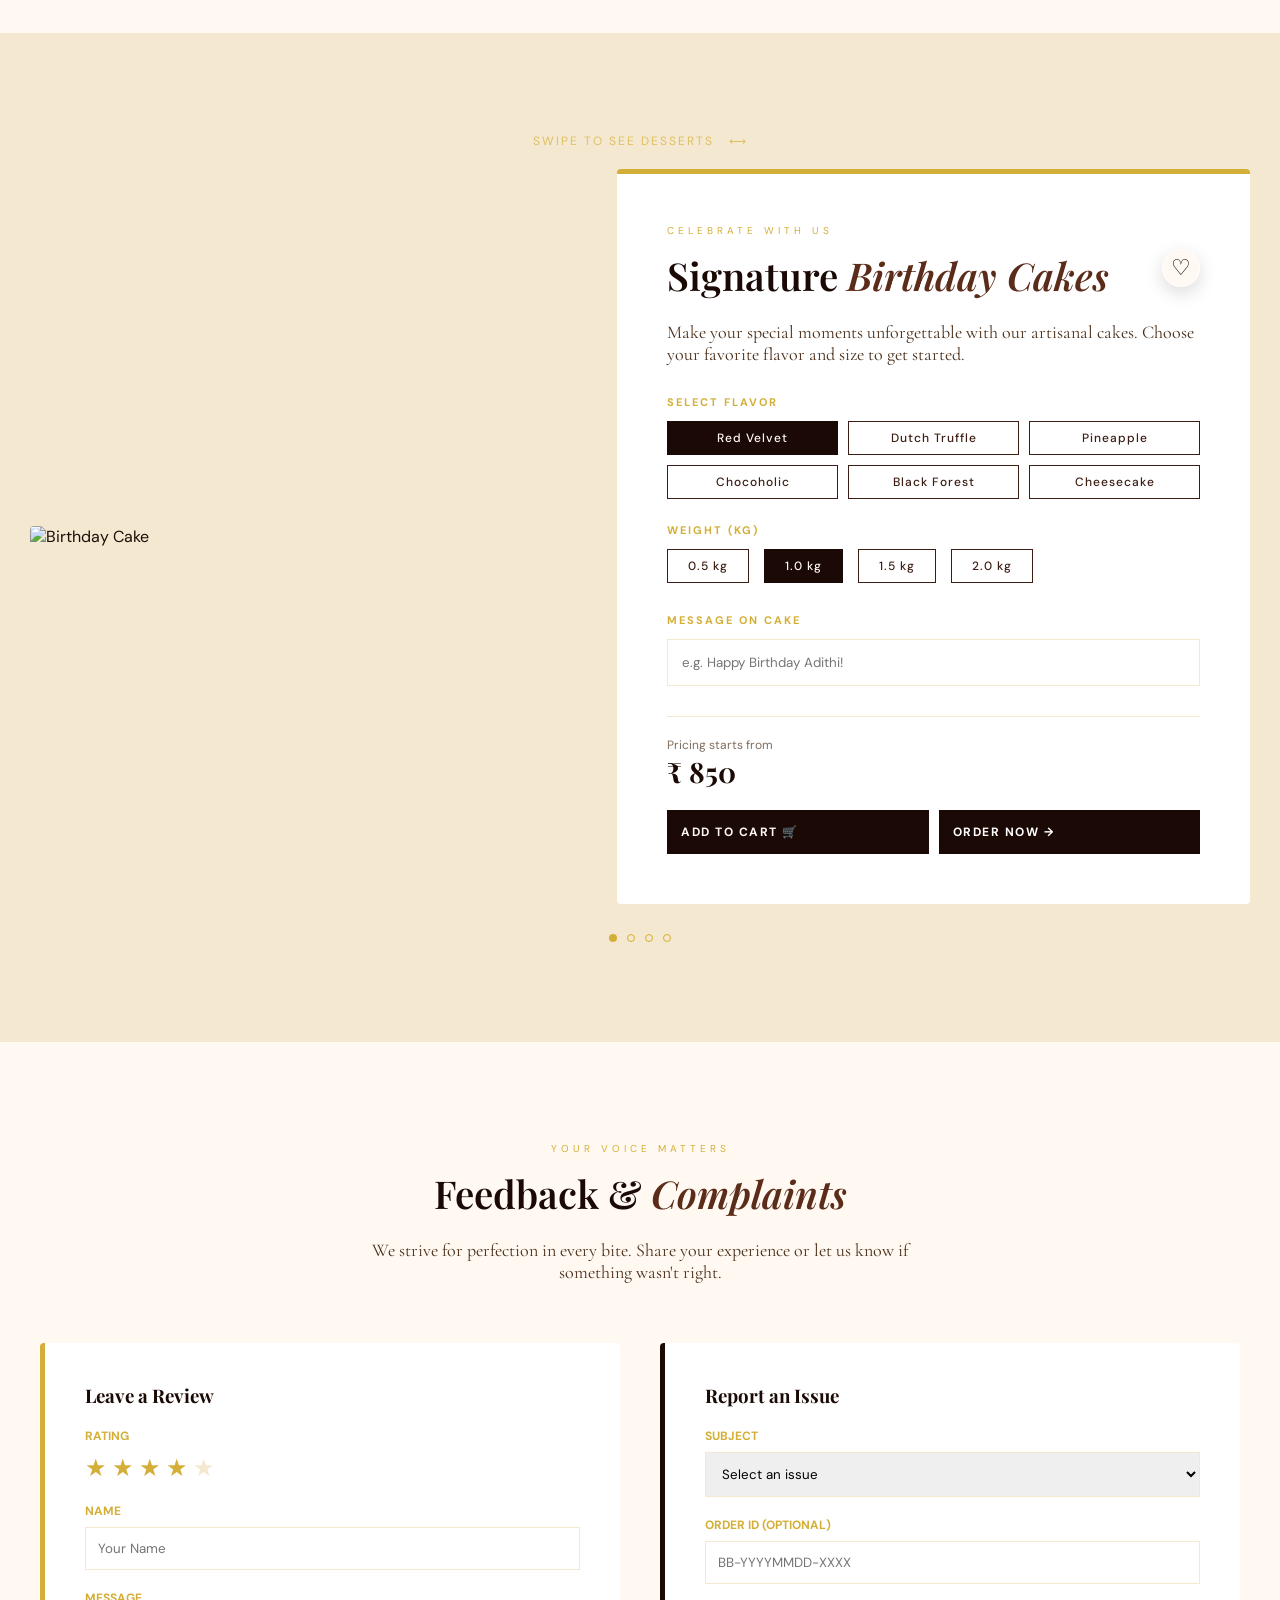
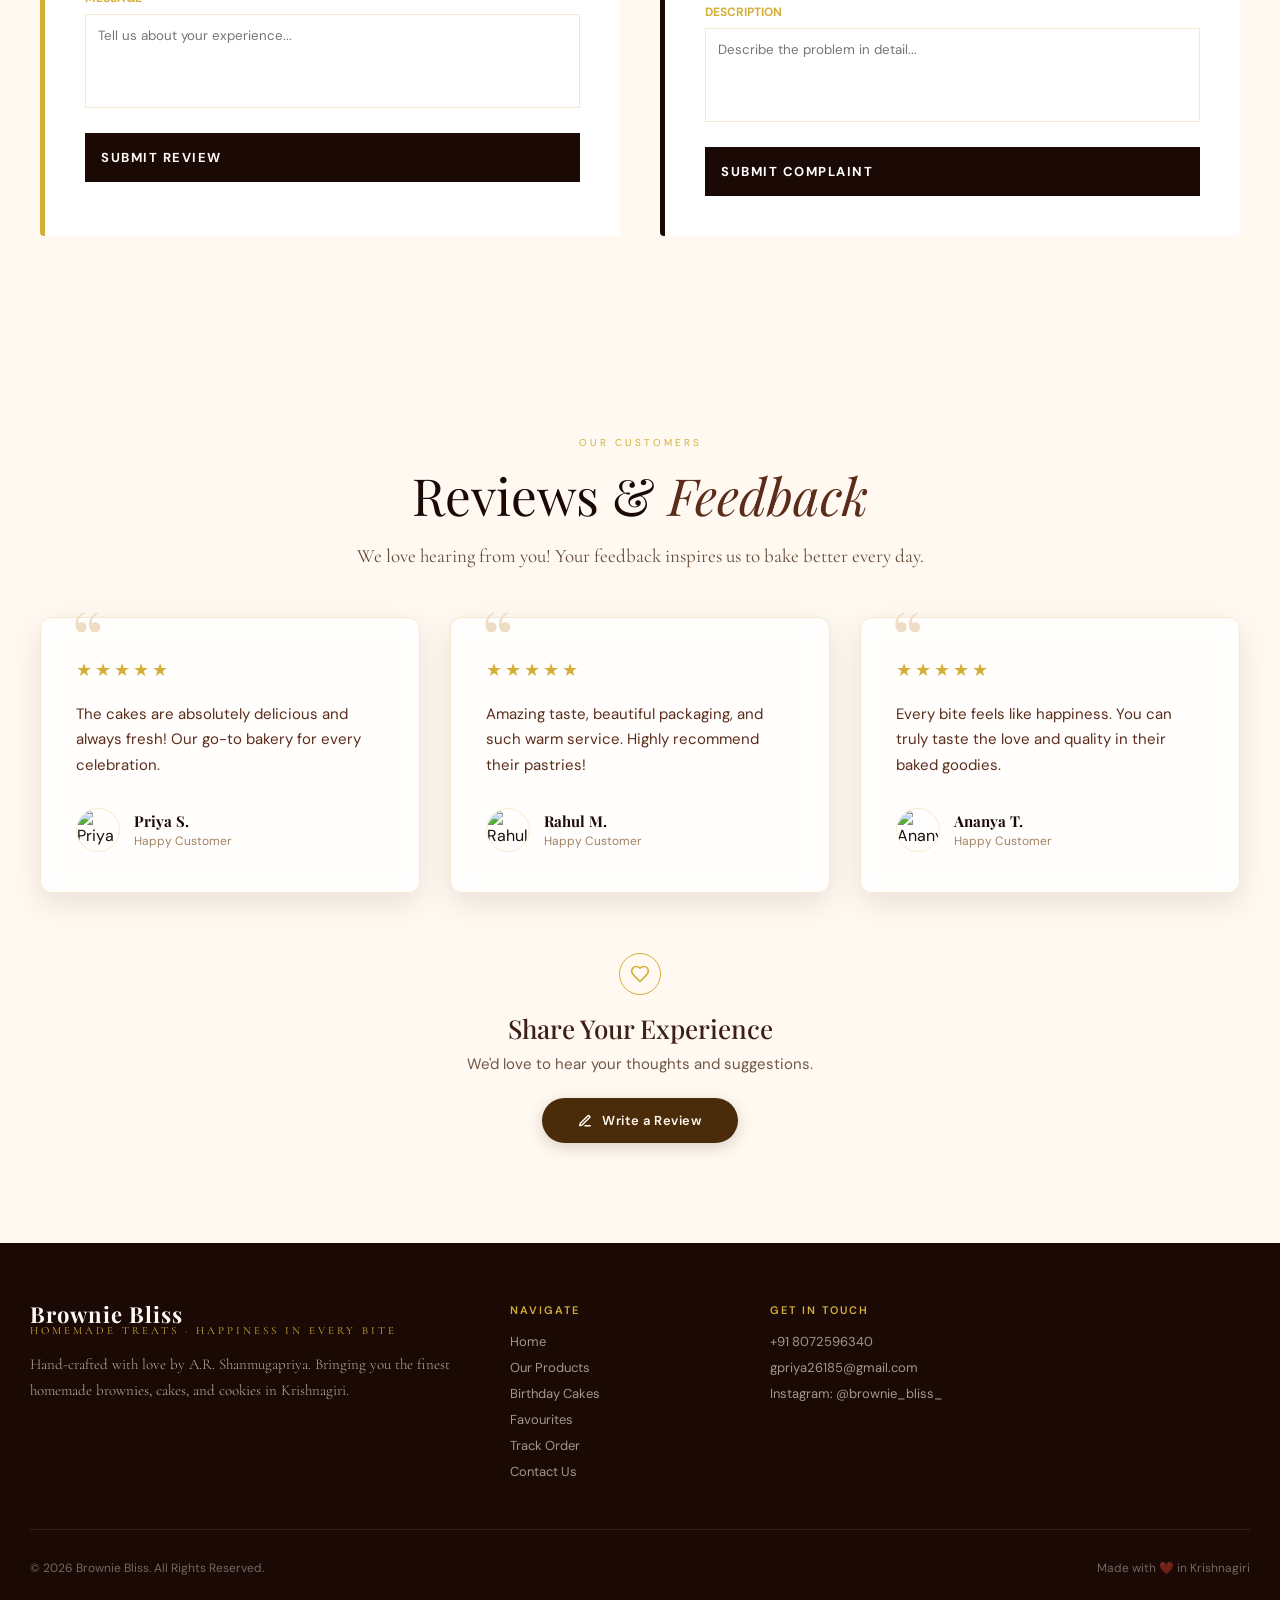
==== commit 563ab293: "Merge branch 'main' into feature/dark-mode" ====
--- a/public/index.html
+++ b/public/index.html
@@ -10,7 +10,6 @@
     href="https://fonts.googleapis.com/css2?family=Playfair+Display:ital,wght@0,400;0,600;0,700;1,400&family=Cormorant+Garamond:wght@300;400;500&family=DM+Sans:wght@300;400;500&display=swap"
     rel="stylesheet">
   <link rel="stylesheet" href="style.css">
-  
   <!-- Theme init: sets dark class synchronously before first paint (no flash) -->
   <script>
     (function () {
@@ -68,146 +67,91 @@
   <a href="index.html#contact">Contact</a>
   <a href="track.html">Track Order</a>
 </div>
-<!-- HERO -->
-<section class="hero">
-  <div class="hero-bg"></div>
-  <div class="hero-pattern"></div>
-
-  <div class="hero-content">
-
-    <div class="hero-text" data-aos="fade-right">
-
-      <span class="hero-badge">
-        Homemade Treats · Happiness in every bite
-      </span>
-
-      <h1 class="hero-title">
-        Freshly Baked <em>Delights</em><br>
-        Delivered to You
-      </h1>
-
-      <p class="hero-desc">
-        Authentic recipes, traditional methods, the finest ingredients —
-        baked with love and served with care, every single day.
-      </p>
-
-      <a href="#products" class="hero-cta" style="text-decoration: none;">
-        Explore Our Menu &rarr;
-      </a>
-
-      <button
-        class="hero-favourite-btn"
-        type="button"
-        data-fav-type="bakeries"
-        data-fav-id="brownie-bliss"
-        aria-pressed="false"
-        onclick="toggleBakeryFavourite()">
-
-        &#9825; Favourite Bakery
-
-      </button>
-
-    </div>
-
-    <div class="hero-visual" data-aos="fade-left">
-
-      <div class="hero-card">
-
-        <img
-          src="https://theobroma.in/cdn/shop/files/redvelvet-theo.jpg?v=1701321860"
-          alt="Red Velvet Cake">
-
-        <div class="hero-card-label">
-          🎂 Signature Cakes
-        </div>
-
-      </div>
-
-      <div class="hero-card">
-
-        <img
-          src="https://theobroma.in/cdn/shop/files/OverloadBrownie_400x400.jpg?v=1711183338"
-          alt="Brownies">
-
-        <div class="hero-card-label">
-          🍫 Brownies
-        </div>
-
-      </div>
-
-      <div class="hero-card">
-
-        <img
-          src="https://theobroma.in/cdn/shop/files/Delicacies-04.jpg?v=1681320427"
-          alt="Desserts">
-
-        <div class="hero-card-label">
-          🍮 Desserts
-        </div>
-
-      </div>
-
-    </div>
-
+  <!-- HERO -->
+  <section class="hero">
+    <div class="hero-bg"></div>
+    <div class="hero-pattern"></div>
+    <div class="hero-content">
+      <div class="hero-text">
+        <span class="hero-badge">Homemade Treats · Happiness in every bite</span>
+        <h1 class="hero-title">
+          Freshly Baked <em>Delights</em><br>Delivered to You
+        </h1>
+        <p class="hero-desc">Authentic recipes, traditional methods, the finest ingredients — baked with love
+          and served
+          with care, every single day.</p>
+        <a href="#products" class="hero-cta" style="text-decoration: none;">
+          Explore Our Menu &rarr;
+        </a>
+        <button class="hero-favourite-btn"
+          type="button"
+          data-fav-type="bakeries"
+          data-fav-id="brownie-bliss"
+          aria-pressed="false"
+          onclick="toggleBakeryFavourite()">
+          &#9825; Favourite Bakery
+        </button>
+      </div>
+      <div class="hero-visual">
+        <div class="hero-card">
+          <img src="https://theobroma.in/cdn/shop/files/redvelvet-theo.jpg?v=1701321860" alt="Red Velvet Cake">
+          <div class="hero-card-label">🎂 Signature Cakes</div>
+        </div>
+        <div class="hero-card">
+          <img src="https://theobroma.in/cdn/shop/files/OverloadBrownie_400x400.jpg?v=1711183338" alt="Brownies">
+          <div class="hero-card-label">🍫 Brownies</div>
+        </div>
+        <div class="hero-card">
+          <img src="https://theobroma.in/cdn/shop/files/Delicacies-04.jpg?v=1681320427" alt="Desserts">
+          <div class="hero-card-label">🍮 Desserts</div>
+        </div>
+      </div>
+    </div>
+  </section>
+
+  <!-- VALUES STRIP -->
+  <div class="values-strip" id="about">
+    <div class="values-inner">
+      <div class="value-item">
+        <span class="value-icon">📖</span>
+        <div class="value-text">
+          <strong>Authentic Recipes</strong>
+          <span>Traditional home-style methods</span>
+        </div>
+      </div>
+      <div class="value-item">
+        <span class="value-icon">❤️</span>
+        <div class="value-text">
+          <strong>Baked with Love</strong>
+          <span>Every product crafted with passion</span>
+        </div>
+      </div>
+      <div class="value-item">
+        <span class="value-icon">✅</span>
+        <div class="value-text">
+          <strong>Committed to Quality</strong>
+          <span>Premium ingredients, always</span>
+        </div>
+      </div>
+      <div class="value-item">
+        <span class="value-icon">💛</span>
+        <div class="value-text">
+          <strong>Honestly Priced</strong>
+          <span>Best products at fair prices</span>
+        </div>
+      </div>
+    </div>
   </div>
-</section>
-  <!-- VALUES STRIP -->
-<div class="values-strip" id="about">
-
-  <div class="values-inner" data-aos="fade-up">
-
-    <div class="value-item">
-      <span class="value-icon">📖</span>
-
-      <div class="value-text">
-        <strong>Authentic Recipes</strong>
-        <span>Traditional home-style methods</span>
-      </div>
-    </div>
-
-    <div class="value-item">
-      <span class="value-icon">❤️</span>
-
-      <div class="value-text">
-        <strong>Baked with Love</strong>
-        <span>Every product crafted with passion</span>
-      </div>
-    </div>
-
-    <div class="value-item">
-      <span class="value-icon">✅</span>
-
-      <div class="value-text">
-        <strong>Committed to Quality</strong>
-        <span>Premium ingredients, always</span>
-      </div>
-    </div>
-
-    <div class="value-item">
-      <span class="value-icon">💛</span>
-
-      <div class="value-text">
-        <strong>Honestly Priced</strong>
-        <span>Best products at fair prices</span>
-      </div>
-    </div>
-
-  </div>
-</div>
+
+
+
   <!-- PRODUCTS SECTION -->
   <section class="products-section" id="products" style="padding: 100px 30px; background: var(--cream);">
     <div class="products-inner">
-      <div class="section-header" data-aos="fade-up">
-
-  <span class="section-label">
-    Hand-picked for you
-  </span>
-
-  <h2 class="section-title">
-    Our <em>Full Range</em>
-  </h2>
-
-</div>
+      <div class="section-header">
+        <span class="section-label">Hand-picked for you</span>
+        <h2 class="section-title">Our <em>Full Range</em></h2>
+      </div>
 
       <div class="filter-tabs" style="margin-bottom: 60px;">
         <button class="filter-tab active" onclick="filterProducts('all', this)">All</button>
@@ -222,7 +166,7 @@
   </section>
 
   <!-- BIRTHDAY & DESSERT SLIDER SECTION -->
-  <section class="birthday-section" data-aos="fade-up"></section>
+  <section class="birthday-section" id="birthday"
     style="padding: 100px 0; background: var(--cream-dark); min-height: 80vh; overflow: hidden;">
     
     <!-- Slider Hint -->
@@ -768,7 +712,6 @@
   <div class="toast" id="toast"></div>
   <button id="scrollTopBtn" onclick="scrollToTop()">↑</button>
   <script src="script.js"></script>
-  <script src="https://unpkg.com/aos@2.3.4/dist/aos.js"></script>
 </body>
 
 </html>
--- a/public/style.css
+++ b/public/style.css
@@ -9956,7 +9956,7 @@
   font-family: 'Playfair Display', serif !important;
   color: #5c372c !important;
 }
-    
+
 #scrollTopBtn {
     position: fixed;
     bottom: 20px;
@@ -9986,3 +9986,188 @@
     transform: scale(1.1);
 }
 
+/* ============================================================
+   DARK MODE FINAL PATCH — Brownie Bliss
+============================================================ */
+
+html.dark,
+html.dark body {
+  background: var(--cream) !important;
+  color: var(--text-dark) !important;
+}
+
+/* Header / navbar */
+html.dark header,
+html.dark .navbar,
+html.dark .mobile-menu {
+  background: var(--white) !important;
+  border-color: #3a2010 !important;
+}
+
+html.dark .logo-name,
+html.dark .brand-name,
+html.dark nav a,
+html.dark .mobile-menu a {
+  color: var(--text-dark) !important;
+}
+
+html.dark .logo-sub,
+html.dark .brand-tagline {
+  color: var(--gold) !important;
+}
+
+/* Sections */
+html.dark .products-section,
+html.dark .categories-section,
+html.dark .birthday-section,
+html.dark .favourites-page,
+html.dark .contact-page,
+html.dark .page-header,
+html.dark .track-content-wrapper {
+  background: var(--cream) !important;
+  color: var(--text-dark) !important;
+}
+
+/* Cards */
+html.dark .product-card,
+html.dark .birthday-card,
+html.dark .contact-card,
+html.dark .review-card,
+html.dark .testimonial-card,
+html.dark .stat-card,
+html.dark .orders-panel,
+html.dark .login-box,
+html.dark .cart-sidebar,
+html.dark .checkout-modal,
+html.dark .track-container,
+html.dark #result,
+html.dark .favourite-bakery-card {
+  background: var(--white) !important;
+  color: var(--text-dark) !important;
+  border-color: #3a2010 !important;
+}
+
+/* Text */
+html.dark .section-title,
+html.dark .section-title em,
+html.dark h1,
+html.dark h2,
+html.dark h3,
+html.dark h4,
+html.dark .product-name,
+html.dark .product-title,
+html.dark .cart-title,
+html.dark .checkout-title,
+html.dark .track-container h2 {
+  color: var(--text-dark) !important;
+}
+
+html.dark p,
+html.dark .product-desc,
+html.dark .checkout-subtitle,
+html.dark .track-subtitle,
+html.dark .favourites-intro,
+html.dark .contact-text,
+html.dark .review-text {
+  color: var(--text-mid) !important;
+}
+
+html.dark .section-label,
+html.dark .product-category,
+html.dark .product-price,
+html.dark #cakePrice,
+html.dark .stars {
+  color: var(--gold) !important;
+}
+
+/* Inputs */
+html.dark input,
+html.dark textarea,
+html.dark select {
+  background: var(--cream-dark) !important;
+  color: var(--text-dark) !important;
+  border-color: #3a2010 !important;
+}
+
+html.dark input::placeholder,
+html.dark textarea::placeholder {
+  color: #9b7b5c !important;
+}
+
+/* Buttons */
+html.dark .cart-btn,
+html.dark .theme-toggle-btn,
+html.dark .filter-tab {
+  color: var(--text-dark) !important;
+  border-color: var(--gold) !important;
+}
+
+html.dark .hero-cta,
+html.dark .add-to-cart,
+html.dark .whatsapp-btn,
+html.dark .login-btn,
+html.dark .track-container button,
+html.dark .filter-tab.active,
+html.dark .filter-tab:hover {
+  background: var(--gold) !important;
+  color: var(--brown-dark) !important;
+  border-color: var(--gold) !important;
+}
+
+/* Cart */
+html.dark .cart-item {
+  background: var(--cream-dark) !important;
+  border-color: #3a2010 !important;
+}
+
+html.dark .cart-close,
+html.dark .cart-item-remove {
+  color: var(--text-dark) !important;
+}
+
+/* Checkout */
+html.dark .checkout-overlay,
+html.dark .cart-overlay,
+html.dark .customize-overlay {
+  background: rgba(0, 0, 0, 0.75) !important;
+}
+
+html.dark .confirm-section,
+html.dark .confirm-summary {
+  background: var(--cream-dark) !important;
+  border-color: #3a2010 !important;
+}
+
+/* Favourites */
+html.dark .favorite-btn {
+  background: #2b1a0c !important;
+  color: var(--gold) !important;
+  border-color: #5a3820 !important;
+}
+
+html.dark .favorite-btn.active {
+  background: var(--gold) !important;
+  color: var(--brown-dark) !important;
+}
+
+/* Admin */
+html.dark .admin-page,
+html.dark .admin-body {
+  background: var(--cream) !important;
+  color: var(--text-dark) !important;
+}
+
+html.dark table,
+html.dark th,
+html.dark td {
+  background: var(--white) !important;
+  color: var(--text-dark) !important;
+  border-color: #3a2010 !important;
+}
+
+/* Toast */
+html.dark .toast {
+  background: #1a1008 !important;
+  color: var(--text-dark) !important;
+  border: 1px solid #3a2010 !important;
+}
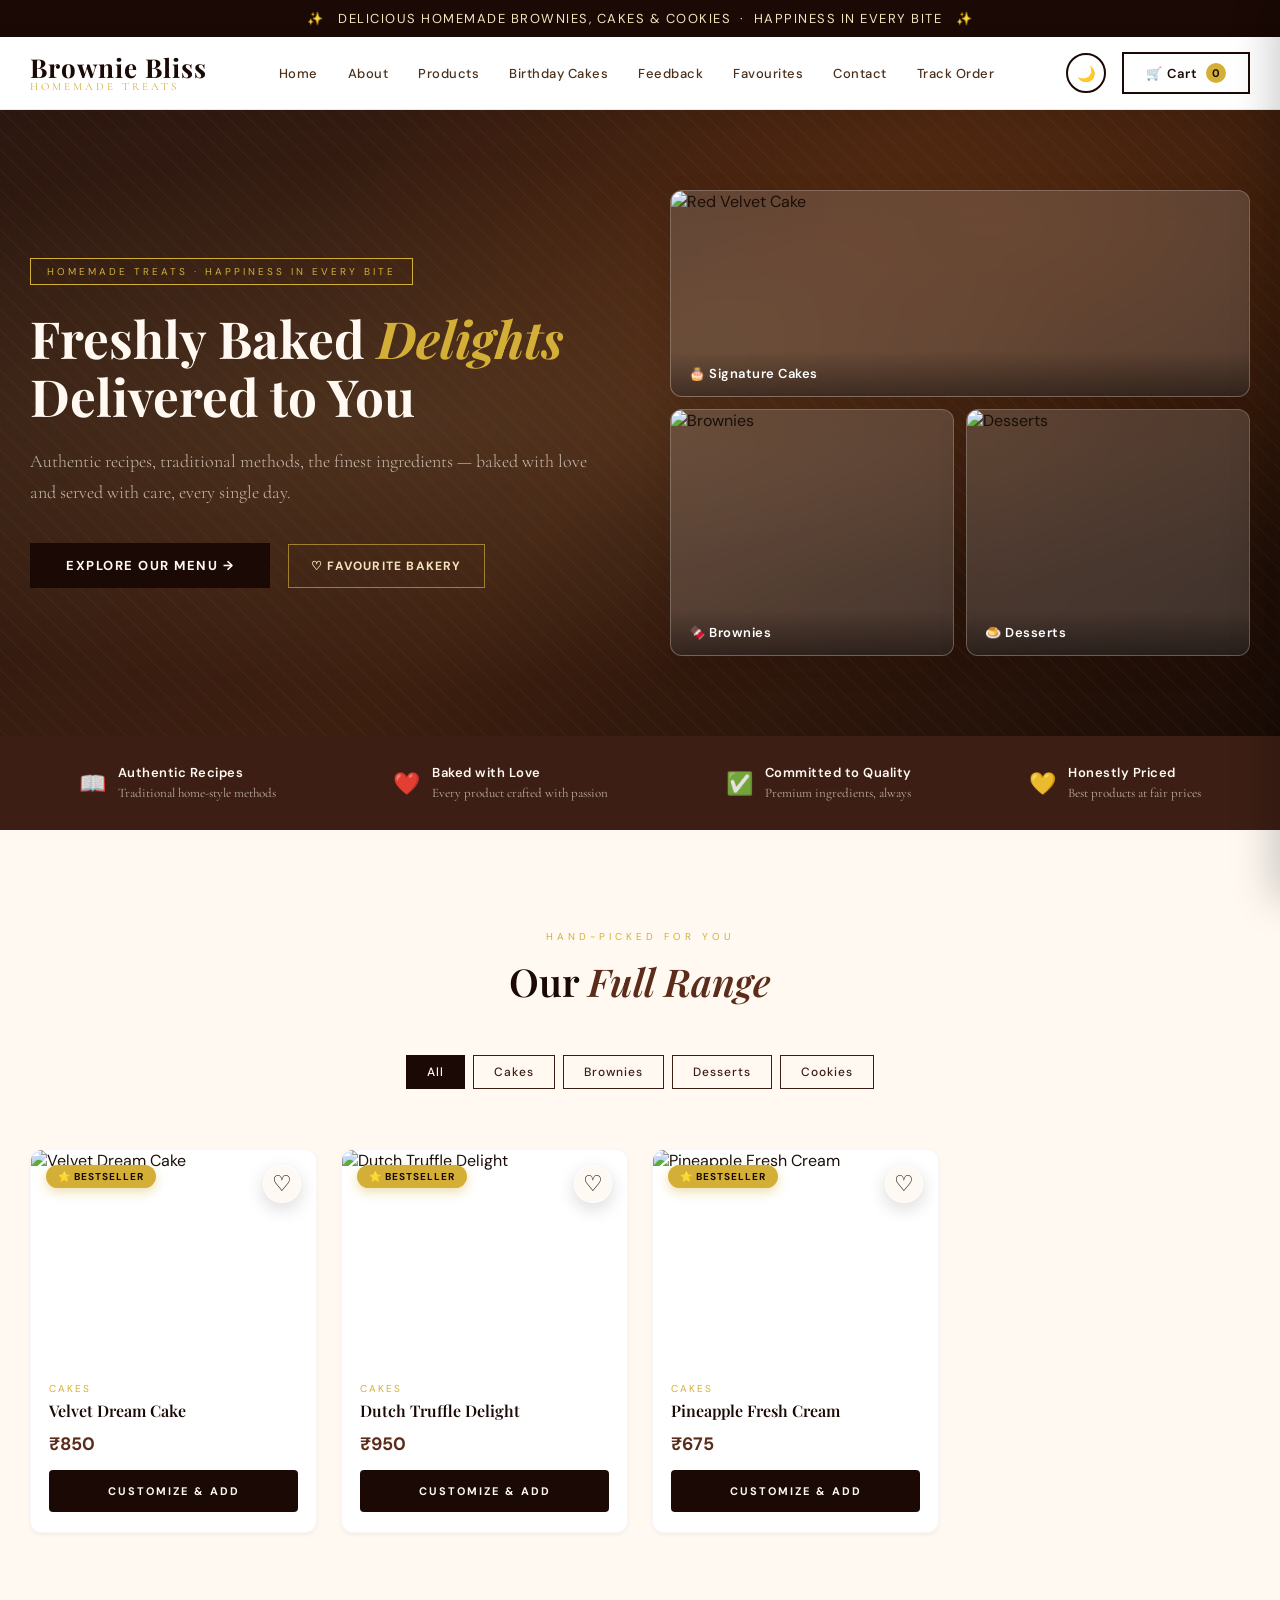
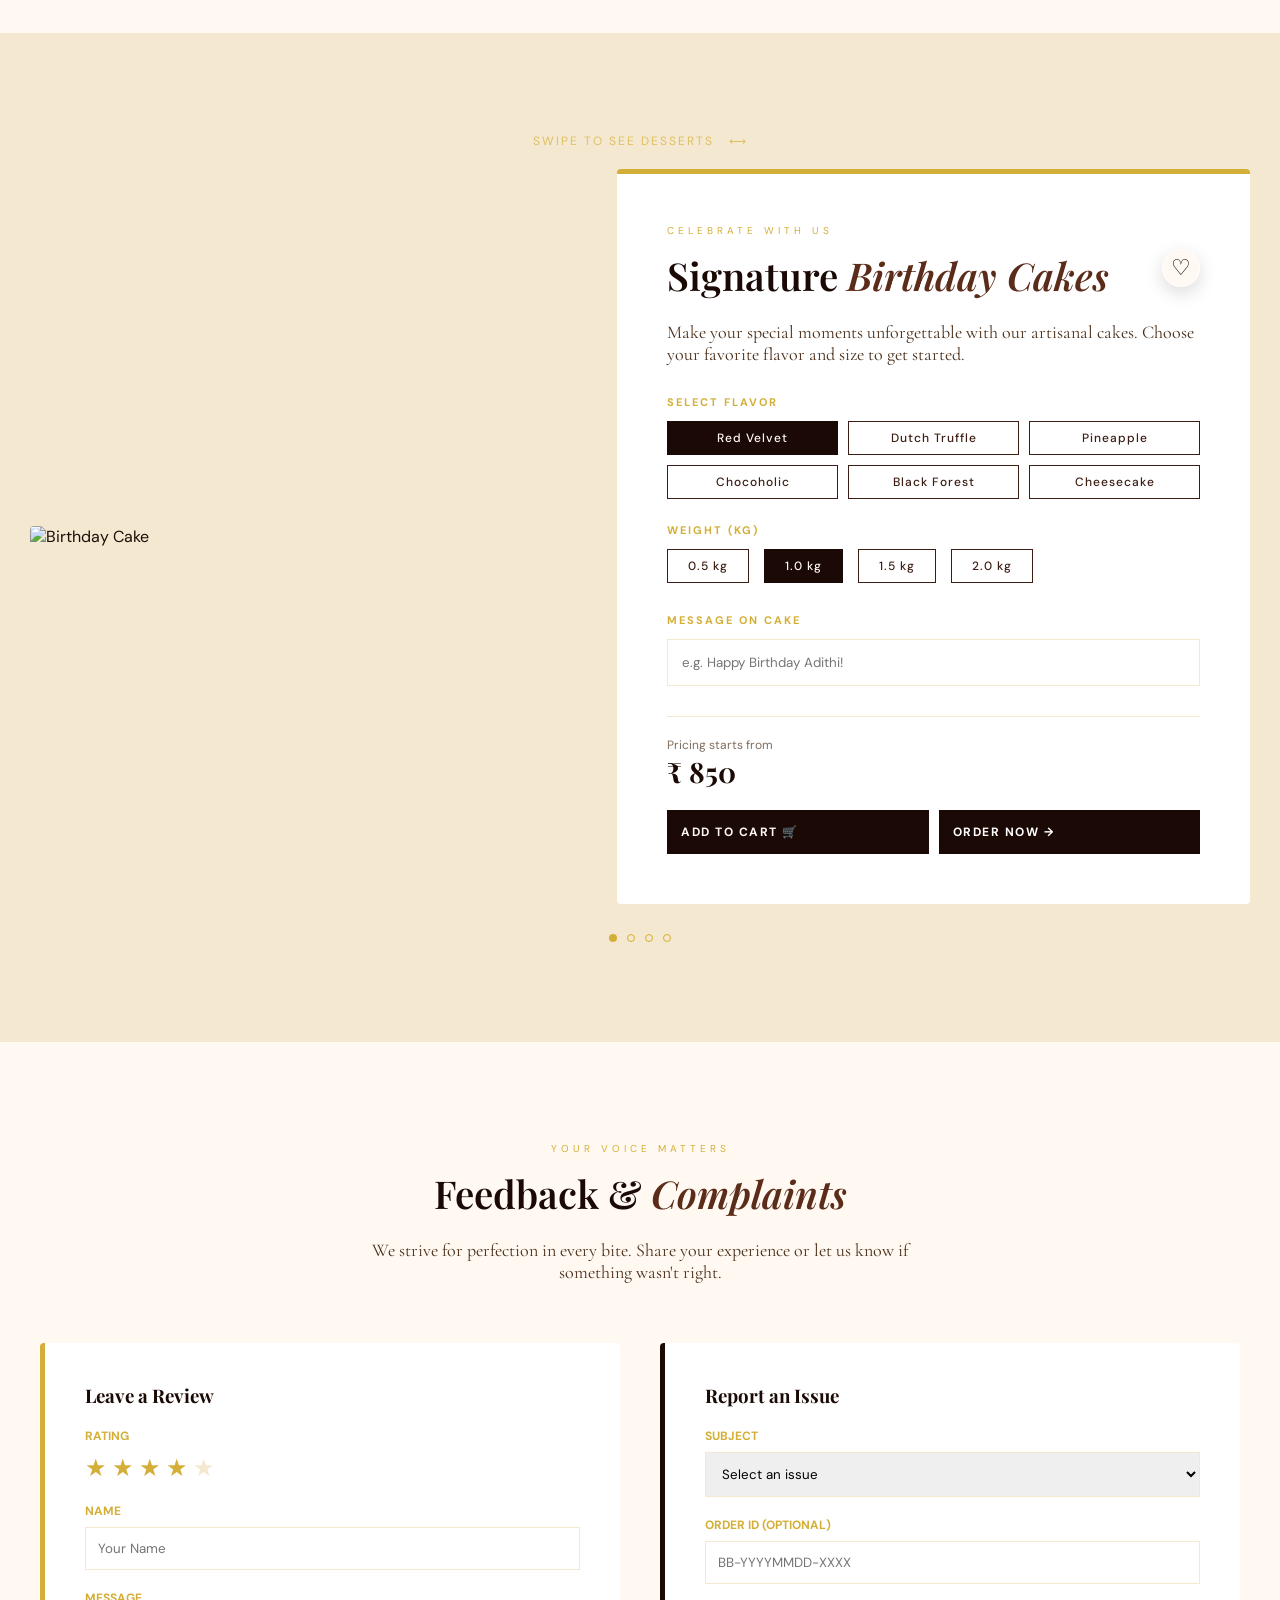
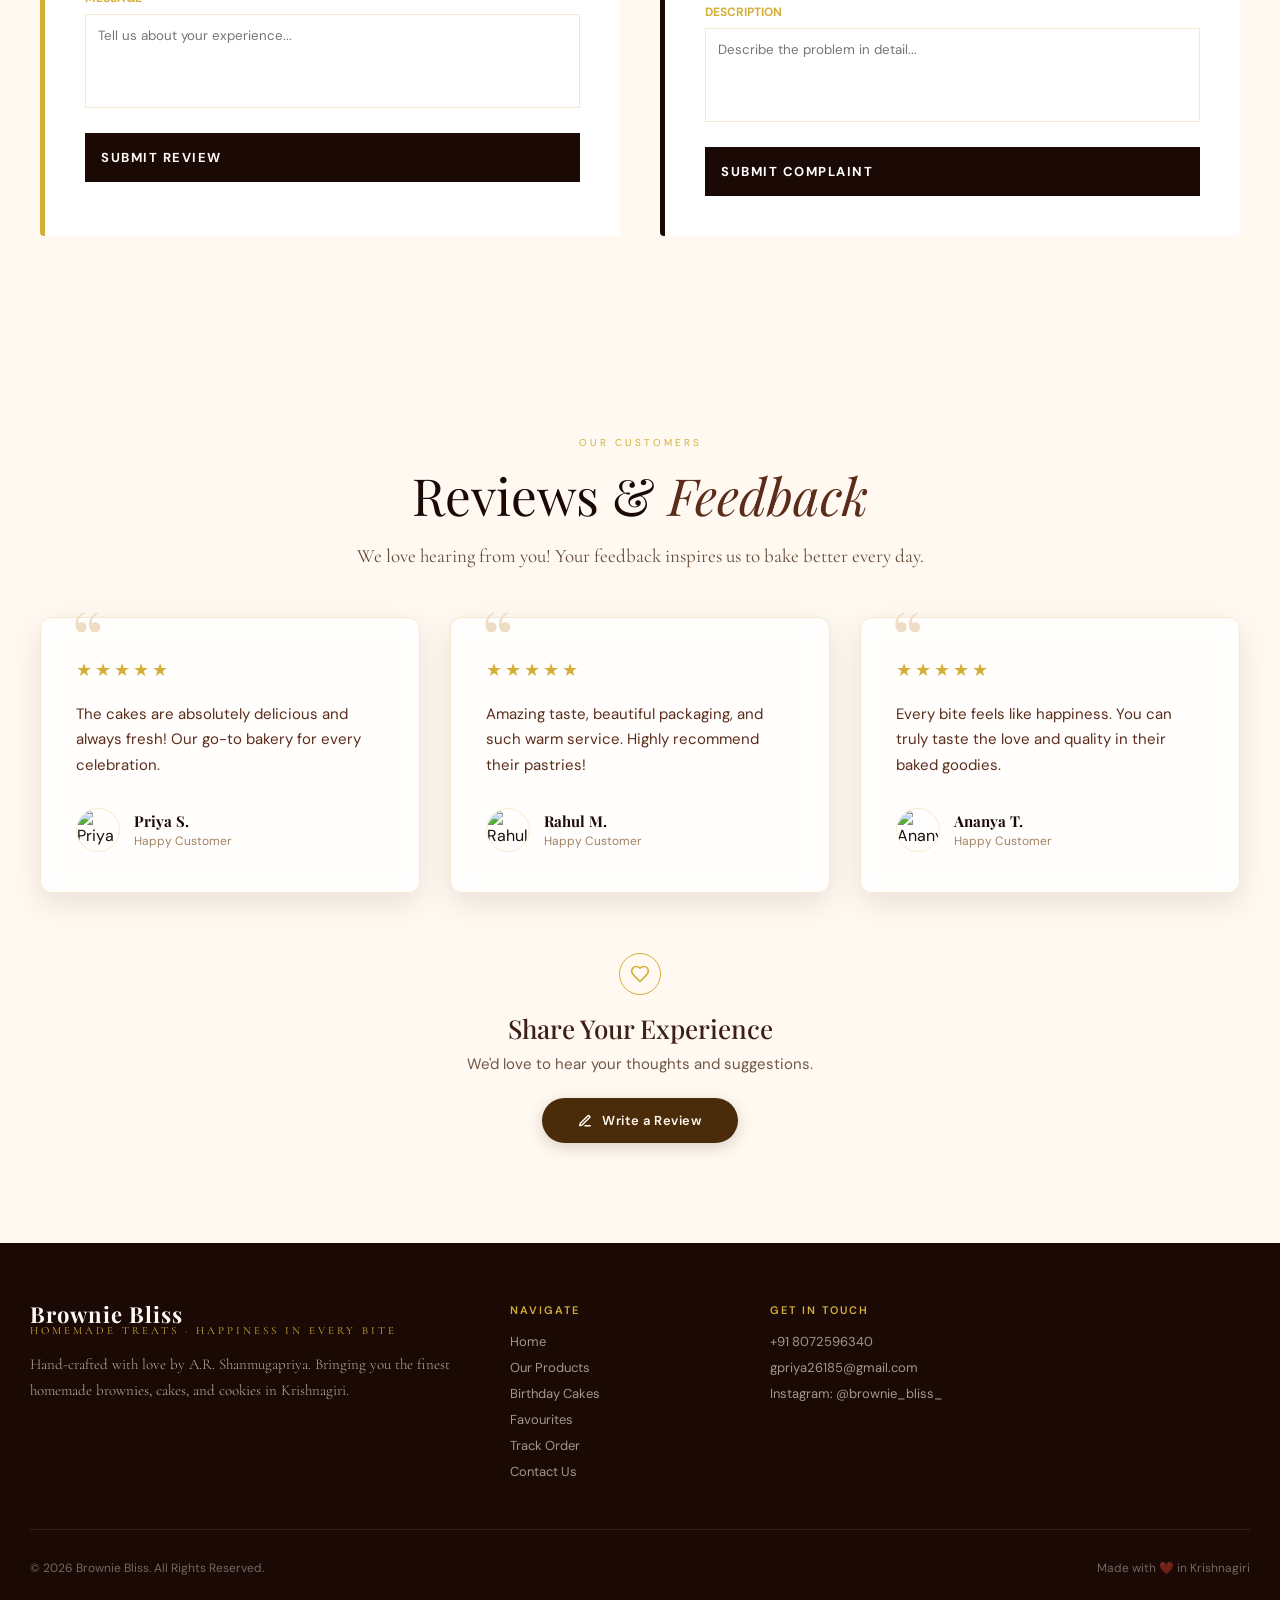
==== commit 19c6b15f: "Merge remote-tracking branch 'upstream/main' into navbarupdate" ====
--- a/public/index.html
+++ b/public/index.html
@@ -41,8 +41,7 @@
         <a href="index.html#birthday">Birthday Cakes</a>
         <a href="#feedback">Feedback</a>
         <a href="favourites.html">Favourites <span class="nav-count" data-favourites-count style="display:none">0</span></a>
-        <a href="index.html#contact">Contact</a>
-        <a href="contact.html">Contact Us</a>
+        <a href="contact.html">Contact</a>
         <a href="track.html">Track Order</a>
       </nav>
       <button class="menu-toggle" onclick="toggleMenu()">
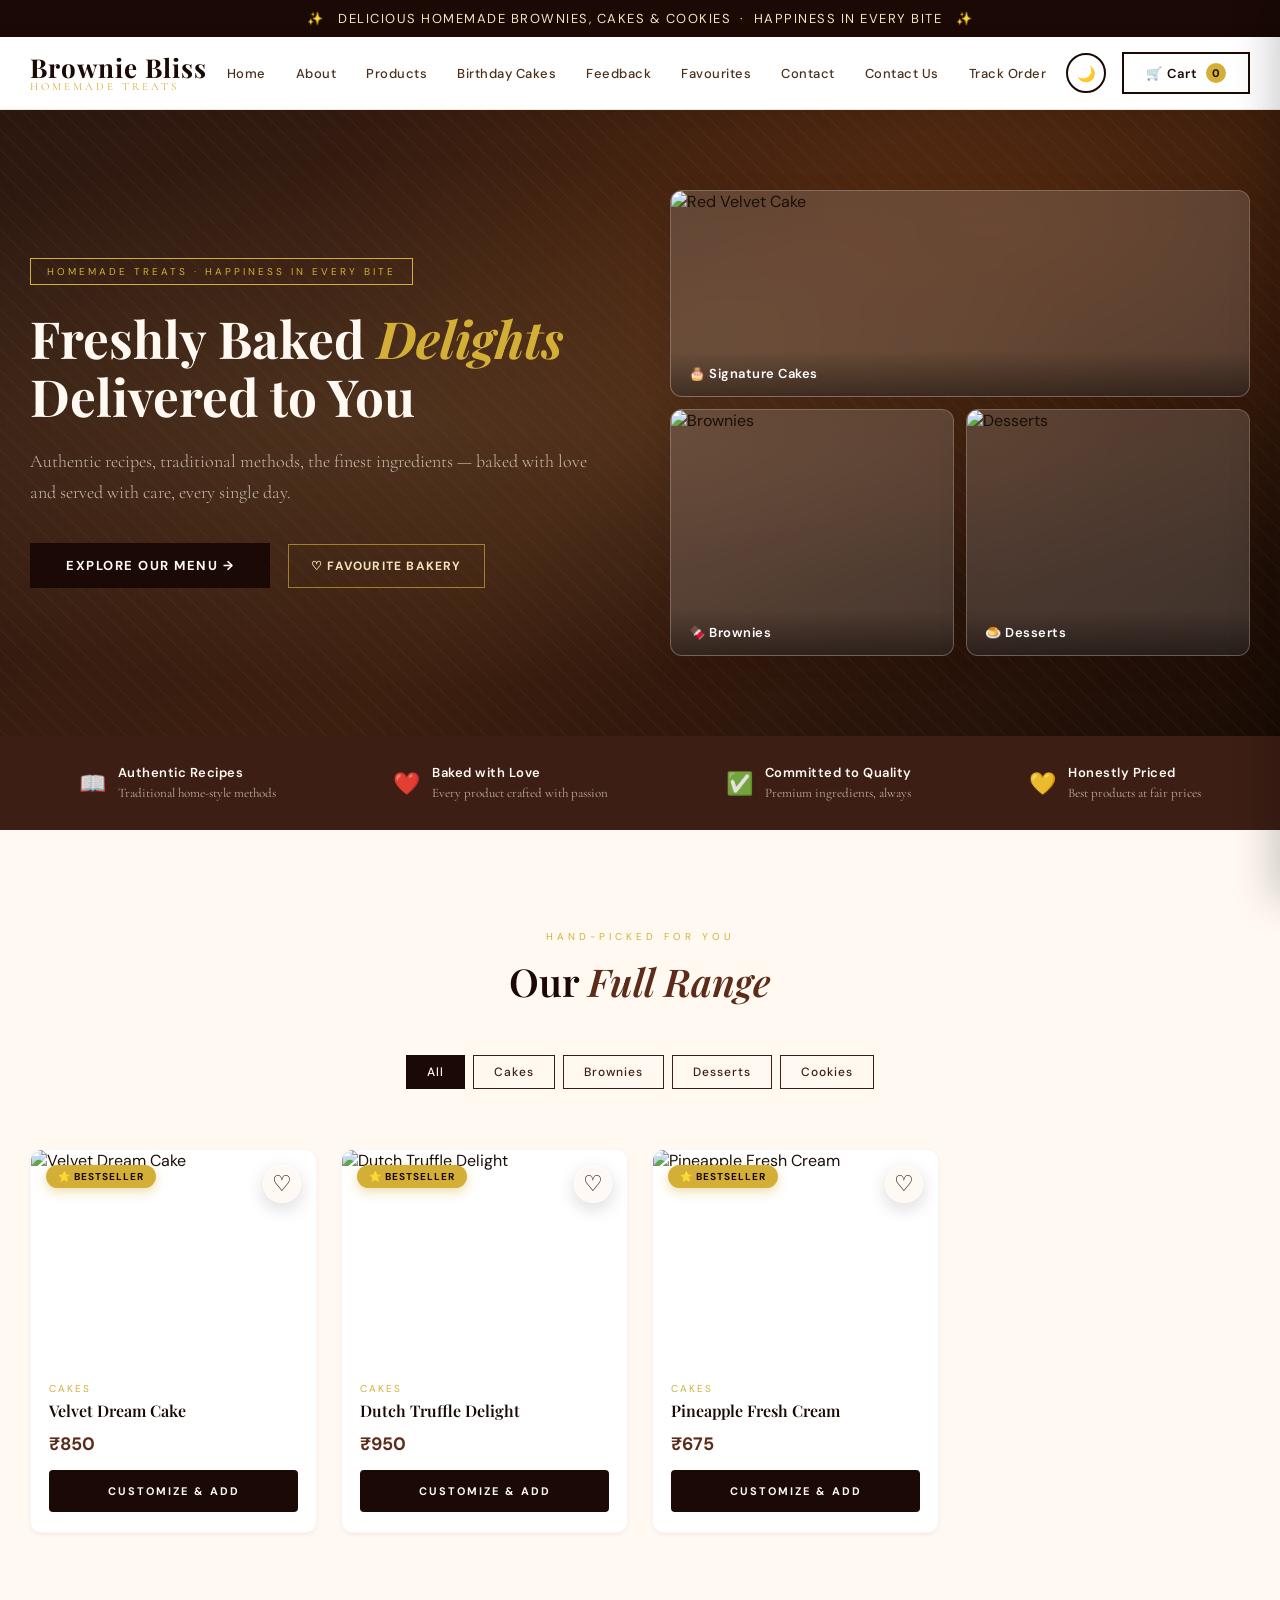
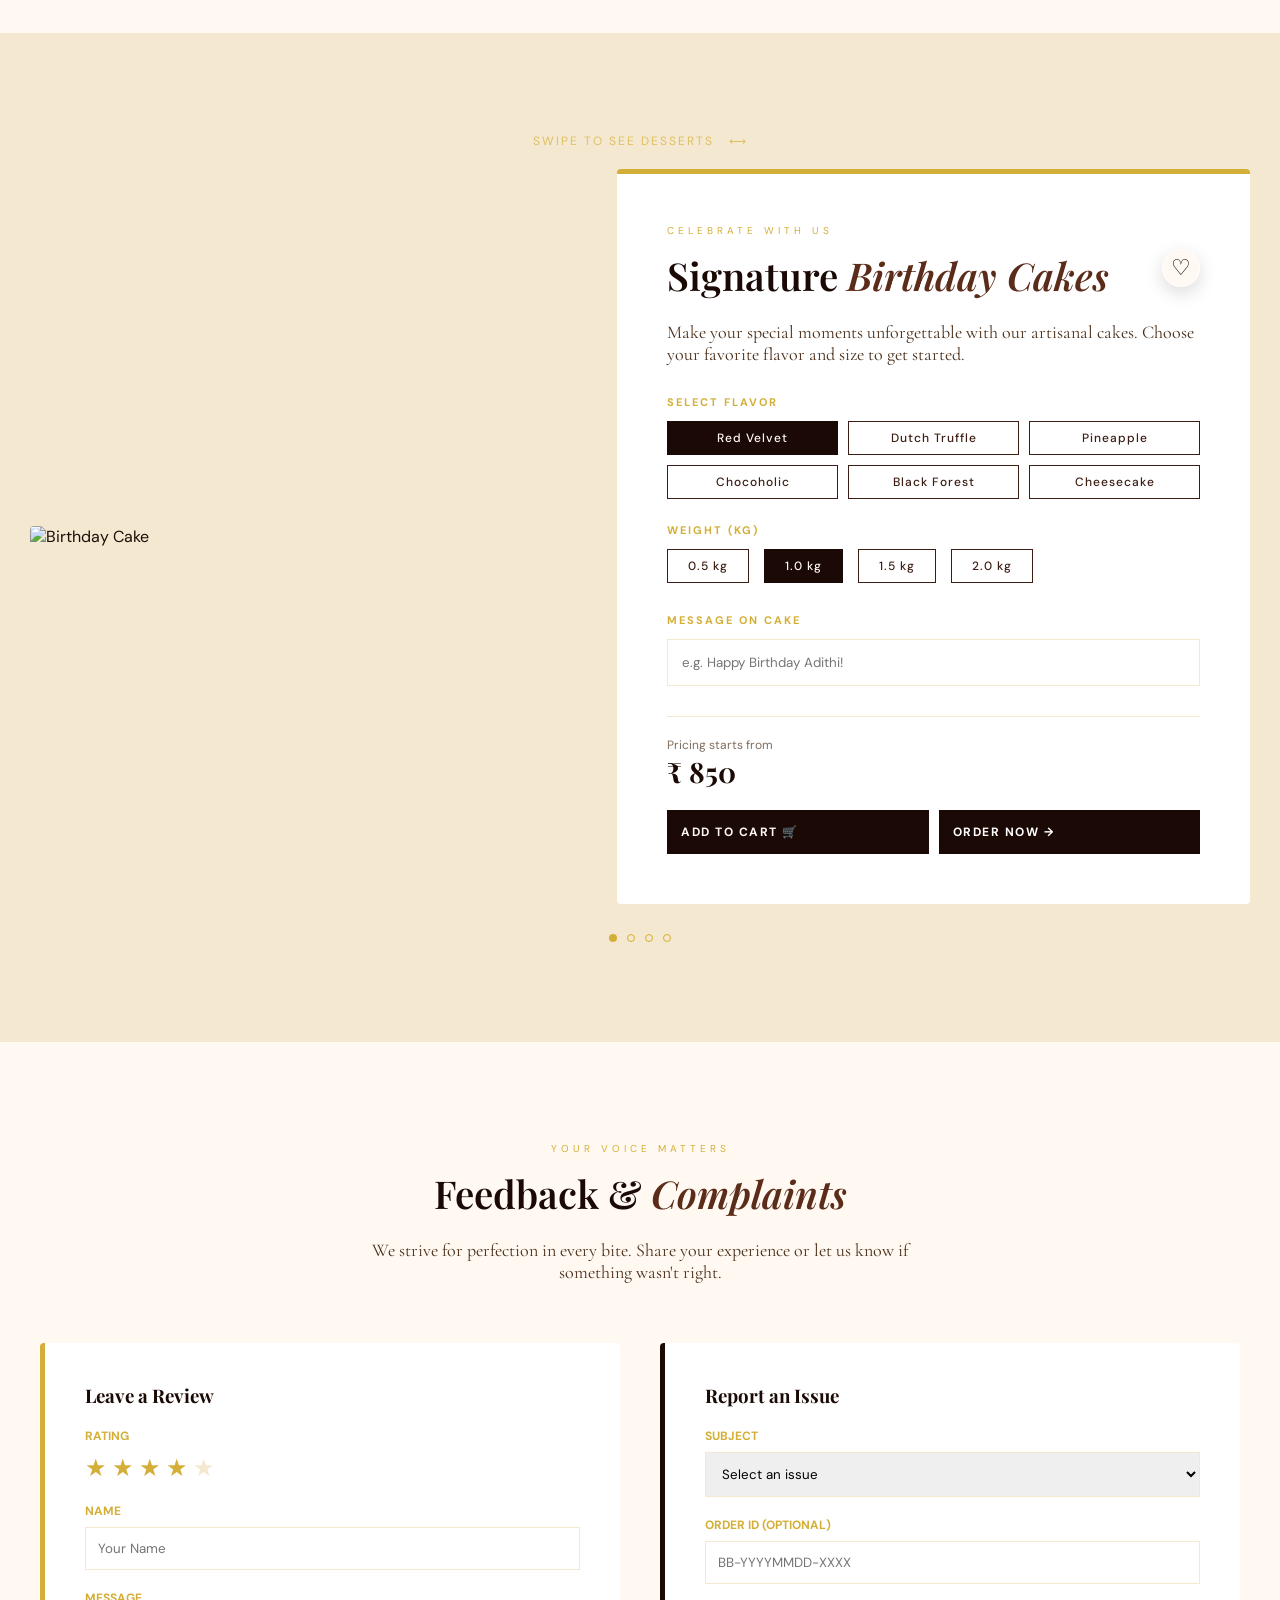
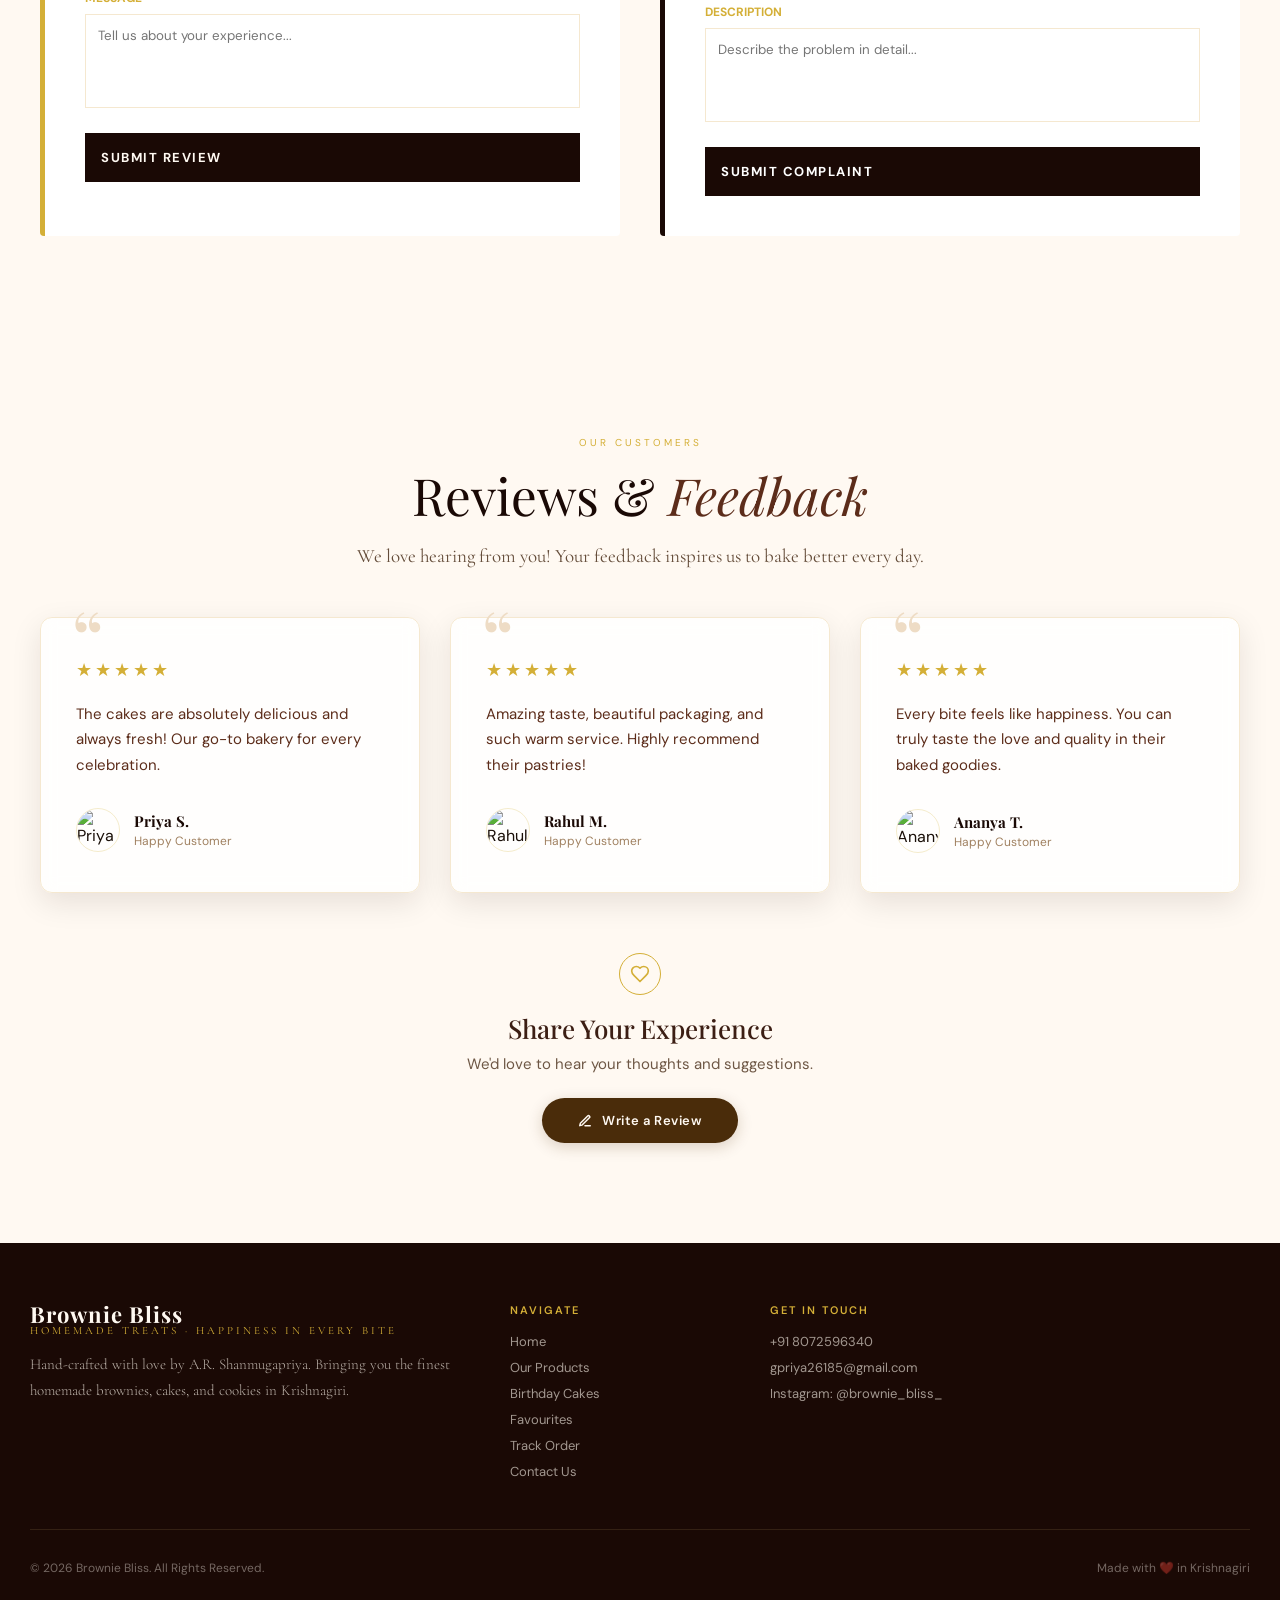
==== commit 0e55a229: "terms and conditions page" ====
--- a/public/index.html
+++ b/public/index.html
@@ -41,7 +41,8 @@
         <a href="index.html#birthday">Birthday Cakes</a>
         <a href="#feedback">Feedback</a>
         <a href="favourites.html">Favourites <span class="nav-count" data-favourites-count style="display:none">0</span></a>
-        <a href="contact.html">Contact</a>
+        <a href="index.html#contact">Contact</a>
+        <a href="contact.html">Contact Us</a>
         <a href="track.html">Track Order</a>
       </nav>
       <button class="menu-toggle" onclick="toggleMenu()">
@@ -669,8 +670,7 @@
         </div>
         <div class="footer-col" style="display: none;">
           <h4>Information</h4>
-          <a href="#">Privacy Policy</a>
-          <a href="#">Refund Policy</a>
+          <a href="terms.html">Terms & Conditions</a>
         </div>
         <div class="footer-col">
           <h4>Get In Touch</h4>
--- a/public/style.css
+++ b/public/style.css
@@ -1,18 +1,16 @@
-style.css
-
-html {
+style.css html {
   scroll-behavior: smooth;
 }
 
 :root {
-  --color-primary: #4A2C0A;
-  --brown-mid: #3C1E14;
-  --color-accent: #D2691E;
-  --brand-red: #8B0000;
-  --gold: #D4AF37;
-  --gold-light: #F4E4BC;
-  --cream: #FFF9F2;
-  --cream-dark: #F5E8D0;
+  --color-primary: #4a2c0a;
+  --brown-mid: #3c1e14;
+  --color-accent: #d2691e;
+  --brand-red: #8b0000;
+  --gold: #d4af37;
+  --gold-light: #f4e4bc;
+  --cream: #fff9f2;
+  --cream-dark: #f5e8d0;
   --text-dark: #1a0f08;
   --text-mid: #4a2f1a;
   --white: #fff;
@@ -51,7 +49,7 @@
 body {
   background: var(--cream);
   color: var(--text-dark);
-  font-family: 'DM Sans', sans-serif;
+  font-family: "DM Sans", sans-serif;
   overflow-x: hidden;
 }
 
@@ -63,7 +61,7 @@
   padding: 10px 20px;
   font-size: 13px;
   letter-spacing: 1.5px;
-  font-family: 'DM Sans', sans-serif;
+  font-family: "DM Sans", sans-serif;
   font-weight: 400;
 }
 
@@ -94,7 +92,7 @@
 }
 
 .logo-name {
-  font-family: 'Playfair Display', serif;
+  font-family: "Playfair Display", serif;
   font-size: 26px;
   font-weight: 700;
   color: var(--color-primary);
@@ -102,7 +100,7 @@
 }
 
 .logo-sub {
-  font-family: 'Cormorant Garamond', serif;
+  font-family: "Cormorant Garamond", serif;
   font-size: 11px;
   letter-spacing: 3px;
   color: var(--gold);
@@ -126,7 +124,7 @@
 }
 
 nav a::after {
-  content: '';
+  content: "";
   position: absolute;
   bottom: -3px;
   left: 0;
@@ -157,7 +155,7 @@
   border: 2px solid var(--color-primary);
   color: var(--color-primary);
   padding: 9px 22px;
-  font-family: 'DM Sans', sans-serif;
+  font-family: "DM Sans", sans-serif;
   font-size: 13px;
   font-weight: 600;
   letter-spacing: 1px;
@@ -201,16 +199,30 @@
   position: absolute;
   inset: 0;
   background:
-    radial-gradient(ellipse at 30% 50%, rgba(201, 169, 110, 0.15) 0%, transparent 60%),
-    radial-gradient(ellipse at 80% 20%, rgba(139, 69, 19, 0.3) 0%, transparent 50%),
-    linear-gradient(135deg, #2C1810 0%, #3d1f10 50%, #1a0c06 100%);
+    radial-gradient(
+      ellipse at 30% 50%,
+      rgba(201, 169, 110, 0.15) 0%,
+      transparent 60%
+    ),
+    radial-gradient(
+      ellipse at 80% 20%,
+      rgba(139, 69, 19, 0.3) 0%,
+      transparent 50%
+    ),
+    linear-gradient(135deg, #2c1810 0%, #3d1f10 50%, #1a0c06 100%);
 }
 
 .hero-pattern {
   position: absolute;
   inset: 0;
   opacity: 0.04;
-  background-image: repeating-linear-gradient(45deg, var(--gold) 0, var(--gold) 1px, transparent 0, transparent 50%);
+  background-image: repeating-linear-gradient(
+    45deg,
+    var(--gold) 0,
+    var(--gold) 1px,
+    transparent 0,
+    transparent 50%
+  );
   background-size: 20px 20px;
 }
 
@@ -239,11 +251,11 @@
   text-transform: uppercase;
   padding: 6px 16px;
   margin-bottom: 24px;
-  font-family: 'DM Sans', sans-serif;
+  font-family: "DM Sans", sans-serif;
 }
 
 .hero-title {
-  font-family: 'Playfair Display', serif;
+  font-family: "Playfair Display", serif;
   font-size: clamp(36px, 4vw, 56px);
   font-weight: 700;
   line-height: 1.15;
@@ -257,7 +269,7 @@
 }
 
 .hero-desc {
-  font-family: 'Cormorant Garamond', serif;
+  font-family: "Cormorant Garamond", serif;
   font-size: 18px;
   color: rgba(253, 246, 237, 0.7);
   line-height: 1.7;
@@ -278,7 +290,7 @@
   letter-spacing: 1.5px;
   text-transform: uppercase;
   transition: all 0.25s;
-  font-family: 'DM Sans', sans-serif;
+  font-family: "DM Sans", sans-serif;
   cursor: pointer;
   border: none;
 }
@@ -330,7 +342,7 @@
 
 .hero-card-label {
   padding: 14px 18px;
-  font-family: 'DM Sans', sans-serif;
+  font-family: "DM Sans", sans-serif;
   font-size: 13px;
   font-weight: 600;
   color: #fff;
@@ -370,13 +382,13 @@
   font-size: 13px;
   font-weight: 600;
   letter-spacing: 0.5px;
-  font-family: 'DM Sans', sans-serif;
+  font-family: "DM Sans", sans-serif;
 }
 
 .value-text span {
   font-size: 11px;
   opacity: 0.65;
-  font-family: 'Cormorant Garamond', serif;
+  font-family: "Cormorant Garamond", serif;
   font-size: 13px;
 }
 
@@ -387,7 +399,7 @@
 }
 
 .section-label {
-  font-family: 'DM Sans', sans-serif;
+  font-family: "DM Sans", sans-serif;
   font-size: 10px;
   letter-spacing: 4px;
   color: var(--gold);
@@ -397,7 +409,7 @@
 }
 
 .section-title {
-  font-family: 'Playfair Display', serif;
+  font-family: "Playfair Display", serif;
   font-size: clamp(28px, 3vw, 40px);
   font-weight: 600;
   color: var(--color-primary);
@@ -451,7 +463,12 @@
 .cat-overlay {
   position: absolute;
   inset: 0;
-  background: linear-gradient(to top, rgba(44, 24, 16, 0.85) 0%, rgba(44, 24, 16, 0.1) 60%, transparent 100%);
+  background: linear-gradient(
+    to top,
+    rgba(44, 24, 16, 0.85) 0%,
+    rgba(44, 24, 16, 0.1) 60%,
+    transparent 100%
+  );
   display: flex;
   flex-direction: column;
   justify-content: flex-end;
@@ -460,11 +477,16 @@
 }
 
 .cat-card:hover .cat-overlay {
-  background: linear-gradient(to top, rgba(44, 24, 16, 0.95) 0%, rgba(44, 24, 16, 0.3) 60%, transparent 100%);
+  background: linear-gradient(
+    to top,
+    rgba(44, 24, 16, 0.95) 0%,
+    rgba(44, 24, 16, 0.3) 60%,
+    transparent 100%
+  );
 }
 
 .cat-name {
-  font-family: 'Playfair Display', serif;
+  font-family: "Playfair Display", serif;
   font-size: 20px;
   font-weight: 600;
   color: var(--white);
@@ -475,7 +497,7 @@
   font-size: 12px;
   color: var(--gold-light);
   letter-spacing: 1px;
-  font-family: 'DM Sans', sans-serif;
+  font-family: "DM Sans", sans-serif;
 }
 
 .cat-arrow {
@@ -525,7 +547,7 @@
   border: 1px solid var(--brown-mid);
   background: none;
   color: var(--brown-mid);
-  font-family: 'DM Sans', sans-serif;
+  font-family: "DM Sans", sans-serif;
   font-size: 12px;
   letter-spacing: 1px;
   cursor: pointer;
@@ -564,7 +586,9 @@
   border-radius: var(--radius-lg);
   overflow: hidden;
   box-shadow: var(--shadow-md);
-  transition: transform 0.3s ease, box-shadow 0.3s ease;
+  transition:
+    transform 0.3s ease,
+    box-shadow 0.3s ease;
   display: flex;
   flex-direction: column;
   height: 100%;
@@ -604,7 +628,7 @@
   text-transform: uppercase;
   padding: 5px 12px;
   font-weight: 700;
-  font-family: 'DM Sans', sans-serif;
+  font-family: "DM Sans", sans-serif;
   border-radius: 30px;
   box-shadow: 0 4px 12px rgba(212, 175, 55, 0.4);
   z-index: 10;
@@ -628,7 +652,10 @@
   align-items: center;
   justify-content: center;
   box-shadow: 0 6px 18px rgba(26, 9, 5, 0.15);
-  transition: transform 0.2s, background 0.2s, color 0.2s;
+  transition:
+    transform 0.2s,
+    background 0.2s,
+    color 0.2s;
 }
 
 .favorite-btn:hover {
@@ -665,7 +692,7 @@
   border: 1px solid rgba(212, 175, 55, 0.65);
   background: transparent;
   color: var(--gold-light);
-  font-family: 'DM Sans', sans-serif;
+  font-family: "DM Sans", sans-serif;
   font-size: 12px;
   font-weight: 700;
   letter-spacing: 1.2px;
@@ -703,12 +730,12 @@
   letter-spacing: 2px;
   color: var(--gold);
   text-transform: uppercase;
-  font-family: 'DM Sans', sans-serif;
+  font-family: "DM Sans", sans-serif;
   margin-bottom: 6px;
 }
 
 .product-name {
-  font-family: 'Playfair Display', serif;
+  font-family: "Playfair Display", serif;
   font-size: 16px;
   font-weight: 600;
   color: var(--color-primary);
@@ -717,7 +744,7 @@
 }
 
 .product-desc {
-  font-family: 'DM Sans', sans-serif;
+  font-family: "DM Sans", sans-serif;
   font-size: 12px;
   color: var(--text-mid);
   margin-bottom: 12px;
@@ -725,7 +752,7 @@
 }
 
 .product-price {
-  font-family: 'DM Sans', sans-serif;
+  font-family: "DM Sans", sans-serif;
   font-size: 18px;
   font-weight: 700;
   color: var(--color-accent);
@@ -738,7 +765,7 @@
   background: var(--color-primary);
   color: var(--cream);
   border: none;
-  font-family: 'DM Sans', sans-serif;
+  font-family: "DM Sans", sans-serif;
   font-size: 11px;
   letter-spacing: 2px;
   text-transform: uppercase;
@@ -779,7 +806,7 @@
   max-width: 560px;
   margin: 16px auto 0;
   color: var(--text-mid);
-  font-family: 'Cormorant Garamond', serif;
+  font-family: "Cormorant Garamond", serif;
   font-size: 20px;
   line-height: 1.6;
 }
@@ -824,7 +851,7 @@
 }
 
 .favourite-bakery-info h3 {
-  font-family: 'Playfair Display', serif;
+  font-family: "Playfair Display", serif;
   font-size: 26px;
   color: var(--brown-dark);
   margin-bottom: 8px;
@@ -851,7 +878,7 @@
 }
 
 .favourites-empty h2 {
-  font-family: 'Playfair Display', serif;
+  font-family: "Playfair Display", serif;
   color: var(--brown-dark);
   margin-bottom: 10px;
 }
@@ -878,7 +905,7 @@
 }
 
 .gifting-text p {
-  font-family: 'Cormorant Garamond', serif;
+  font-family: "Cormorant Garamond", serif;
   font-size: 18px;
   color: var(--text-mid);
   line-height: 1.8;
@@ -892,7 +919,7 @@
   border: 2px solid var(--color-primary);
   color: var(--color-primary);
   text-decoration: none;
-  font-family: 'DM Sans', sans-serif;
+  font-family: "DM Sans", sans-serif;
   font-size: 12px;
   letter-spacing: 1.5px;
   text-transform: uppercase;
@@ -954,13 +981,13 @@
   font-size: 13px;
   line-height: 1.7;
   margin-top: 16px;
-  font-family: 'Cormorant Garamond', serif;
+  font-family: "Cormorant Garamond", serif;
   font-size: 15px;
   font-weight: 300;
 }
 
 .footer-col h4 {
-  font-family: 'DM Sans', sans-serif;
+  font-family: "DM Sans", sans-serif;
   font-size: 11px;
   letter-spacing: 2px;
   text-transform: uppercase;
@@ -976,7 +1003,7 @@
   font-size: 13px;
   margin-bottom: 9px;
   transition: color 0.2s;
-  font-family: 'DM Sans', sans-serif;
+  font-family: "DM Sans", sans-serif;
 }
 
 .footer-col a:hover {
@@ -989,7 +1016,7 @@
   align-items: center;
   font-size: 12px;
   color: rgba(253, 246, 237, 0.4);
-  font-family: 'DM Sans', sans-serif;
+  font-family: "DM Sans", sans-serif;
 }
 
 html {
@@ -1056,7 +1083,7 @@
 }
 
 .cart-title {
-  font-family: 'Playfair Display', serif;
+  font-family: "Playfair Display", serif;
   font-size: 20px;
   font-weight: 600;
 }
@@ -1086,7 +1113,7 @@
   text-align: center;
   padding: 60px 20px;
   color: var(--text-mid);
-  font-family: 'Cormorant Garamond', serif;
+  font-family: "Cormorant Garamond", serif;
   font-size: 18px;
   opacity: 0.6;
 }
@@ -1127,7 +1154,7 @@
 }
 
 .cart-item-name {
-  font-family: 'Playfair Display', serif;
+  font-family: "Playfair Display", serif;
   font-size: 14px;
   font-weight: 600;
   color: var(--brown-dark);
@@ -1138,7 +1165,7 @@
   font-size: 13px;
   color: var(--brown-warm);
   font-weight: 600;
-  font-family: 'DM Sans', sans-serif;
+  font-family: "DM Sans", sans-serif;
 }
 
 .cart-qty {
@@ -1160,7 +1187,7 @@
   align-items: center;
   justify-content: center;
   transition: all 0.15s;
-  font-family: 'DM Sans', sans-serif;
+  font-family: "DM Sans", sans-serif;
 }
 
 .qty-btn:hover {
@@ -1174,7 +1201,7 @@
   font-weight: 600;
   min-width: 20px;
   text-align: center;
-  font-family: 'DM Sans', sans-serif;
+  font-family: "DM Sans", sans-serif;
 }
 
 .cart-item-remove {
@@ -1206,7 +1233,7 @@
 }
 
 .cart-total-label {
-  font-family: 'DM Sans', sans-serif;
+  font-family: "DM Sans", sans-serif;
   font-size: 13px;
   color: var(--text-mid);
   letter-spacing: 1px;
@@ -1215,7 +1242,7 @@
 }
 
 .cart-total-amt {
-  font-family: 'Playfair Display', serif;
+  font-family: "Playfair Display", serif;
   font-size: 22px;
   font-weight: 700;
   color: var(--brown-dark);
@@ -1224,10 +1251,10 @@
 .whatsapp-btn {
   width: 100%;
   padding: 16px;
-  background: #25D366;
+  background: #25d366;
   color: white;
   border: none;
-  font-family: 'DM Sans', sans-serif;
+  font-family: "DM Sans", sans-serif;
   font-size: 14px;
   font-weight: 700;
   letter-spacing: 1px;
@@ -1258,7 +1285,7 @@
   color: var(--text-mid);
   opacity: 0.6;
   margin-top: 10px;
-  font-family: 'DM Sans', sans-serif;
+  font-family: "DM Sans", sans-serif;
 }
 
 /* TOAST */
@@ -1269,7 +1296,7 @@
   background: var(--brown-dark);
   color: var(--cream);
   padding: 14px 20px;
-  font-family: 'DM Sans', sans-serif;
+  font-family: "DM Sans", sans-serif;
   font-size: 13px;
   font-weight: 500;
   border-left: 3px solid var(--gold);
@@ -1323,7 +1350,7 @@
 }
 
 .phone-modal h3 {
-  font-family: 'Playfair Display', serif;
+  font-family: "Playfair Display", serif;
   font-size: 22px;
   color: var(--brown-dark);
   margin-bottom: 8px;
@@ -1333,7 +1360,7 @@
   font-size: 14px;
   color: var(--text-mid);
   margin-bottom: 24px;
-  font-family: 'Cormorant Garamond', serif;
+  font-family: "Cormorant Garamond", serif;
   font-size: 16px;
 }
 
@@ -1352,7 +1379,7 @@
   padding: 12px 14px;
   background: var(--cream-dark);
   color: var(--text-mid);
-  font-family: 'DM Sans', sans-serif;
+  font-family: "DM Sans", sans-serif;
   font-size: 14px;
   font-weight: 600;
 }
@@ -1362,7 +1389,7 @@
   padding: 12px 14px;
   border: none;
   outline: none;
-  font-family: 'DM Sans', sans-serif;
+  font-family: "DM Sans", sans-serif;
   font-size: 15px;
   color: var(--brown-dark);
   background: white;
@@ -1379,7 +1406,7 @@
   background: none;
   border: 1px solid var(--cream-dark);
   color: var(--text-mid);
-  font-family: 'DM Sans', sans-serif;
+  font-family: "DM Sans", sans-serif;
   font-size: 13px;
   cursor: pointer;
   transition: all 0.2s;
@@ -1392,10 +1419,10 @@
 .modal-confirm {
   flex: 2;
   padding: 12px;
-  background: #25D366;
+  background: #25d366;
   color: white;
   border: none;
-  font-family: 'DM Sans', sans-serif;
+  font-family: "DM Sans", sans-serif;
   font-size: 13px;
   font-weight: 700;
   cursor: pointer;
@@ -1480,43 +1507,44 @@
 
 @media (max-width: 600px) {
   /* Footer Mobile Fix */
-footer {
+  footer {
     overflow-x: hidden;
-}
-
-.footer-inner {
+  }
+
+  .footer-inner {
     overflow-x: hidden;
     padding: 0 15px;
-}
-
-.footer-top {
+  }
+
+  .footer-top {
     grid-template-columns: 1fr !important;
     gap: 20px;
-}
-.btn, button {
+  }
+  .btn,
+  button {
     white-space: nowrap;
-}
-
-.footer-col a {
+  }
+
+  .footer-col a {
     word-break: break-word;
     overflow-wrap: break-word;
     white-space: normal;
-}
-
-.footer-brand p {
+  }
+
+  .footer-brand p {
     word-break: break-word;
-}
-
-.footer-bottom {
+  }
+
+  .footer-bottom {
     flex-direction: column;
     text-align: center;
     gap: 8px;
     word-break: break-word;
-}
-.footer-col a {
+  }
+  .footer-col a {
     word-break: break-all;
     font-size: 13px;
-}
+  }
   .header-inner {
     padding: 0 15px;
   }
@@ -1691,7 +1719,7 @@
 }
 
 .checkout-title {
-  font-family: 'Playfair Display', serif;
+  font-family: "Playfair Display", serif;
   font-size: 24px;
   color: var(--brown-dark);
   margin-bottom: 8px;
@@ -1724,7 +1752,7 @@
   padding: 12px 16px;
   border: 1px solid var(--cream-dark);
   border-radius: 2px;
-  font-family: 'DM Sans', sans-serif;
+  font-family: "DM Sans", sans-serif;
   font-size: 14px;
   outline: none;
   transition: border-color 0.2s;
@@ -1830,7 +1858,7 @@
 .confirm-total strong {
   font-size: 20px;
   color: var(--brown-dark);
-  font-family: 'Playfair Display', serif;
+  font-family: "Playfair Display", serif;
 }
 
 .demo-note {
@@ -1841,7 +1869,6 @@
   text-align: center;
   color: var(--brown-dark);
 }
-
 
 /* --- ADMIN PANEL STYLES --- */
 .admin-page {
@@ -1907,7 +1934,7 @@
 }
 
 .stat-value {
-  font-family: 'Playfair Display', serif;
+  font-family: "Playfair Display", serif;
   font-size: 32px;
   font-weight: 700;
   color: var(--brown-dark);
@@ -1932,7 +1959,7 @@
 }
 
 .panel-head h2 {
-  font-family: 'Playfair Display', serif;
+  font-family: "Playfair Display", serif;
   color: var(--brown-dark);
 }
 
@@ -1940,7 +1967,7 @@
   padding: 8px 16px;
   border: 1px solid var(--cream-dark);
   background: none;
-  font-family: 'DM Sans', sans-serif;
+  font-family: "DM Sans", sans-serif;
   font-size: 12px;
   cursor: pointer;
   transition: all 0.2s;
@@ -1956,7 +1983,7 @@
 .orders-table {
   width: 100%;
   border-collapse: collapse;
-  font-family: 'DM Sans', sans-serif;
+  font-family: "DM Sans", sans-serif;
 }
 
 .orders-table th {
@@ -2018,7 +2045,7 @@
   padding: 6px 12px;
   border-radius: 4px;
   border: 1px solid var(--cream-dark);
-  font-family: 'DM Sans', sans-serif;
+  font-family: "DM Sans", sans-serif;
   background: white;
   outline: none;
 }
@@ -2029,7 +2056,7 @@
 }
 
 .btn-confirm {
-  background: #25D366;
+  background: #25d366;
   color: white;
   border: none;
   padding: 6px 12px;
@@ -2124,13 +2151,13 @@
 }
 
 .info-item span {
-  font-family: 'DM Sans', sans-serif;
+  font-family: "DM Sans", sans-serif;
   font-size: 15px;
   color: var(--brown-dark);
 }
 
 .items-list h4 {
-  font-family: 'Playfair Display', serif;
+  font-family: "Playfair Display", serif;
   margin-bottom: 16px;
   border-bottom: 1px solid var(--cream-dark);
   padding-bottom: 8px;
@@ -2160,7 +2187,7 @@
   padding: 20px;
   background: white;
   border: 1px solid #eee;
-  font-family: 'DM Sans', sans-serif;
+  font-family: "DM Sans", sans-serif;
 }
 
 .receipt-head {
@@ -2169,7 +2196,7 @@
 }
 
 .receipt-head h2 {
-  font-family: 'Playfair Display', serif;
+  font-family: "Playfair Display", serif;
   font-size: 28px;
   color: var(--brown-dark);
 }
@@ -2283,7 +2310,7 @@
   color: rgba(253, 246, 237, 0.7);
   font-size: 14px;
   cursor: pointer;
-  font-family: 'DM Sans', sans-serif;
+  font-family: "DM Sans", sans-serif;
   font-weight: 600;
   padding: 16px 24px;
   text-align: left;
@@ -2311,7 +2338,7 @@
 
 /* TRACK ORDER SPECIFIC */
 .track-page-body {
-  font-family: 'DM Sans', sans-serif;
+  font-family: "DM Sans", sans-serif;
   background: var(--cream);
   min-height: 100vh;
   display: flex;
@@ -2337,7 +2364,7 @@
 }
 
 .track-container h2 {
-  font-family: 'Playfair Display', serif;
+  font-family: "Playfair Display", serif;
   font-size: 32px;
   color: var(--brown-dark);
   margin-bottom: 10px;
@@ -2348,7 +2375,7 @@
   color: var(--text-mid);
   margin-bottom: 30px;
   text-align: center;
-  font-family: 'Cormorant Garamond', serif;
+  font-family: "Cormorant Garamond", serif;
   font-size: 18px;
 }
 
@@ -2364,7 +2391,7 @@
   border: 1px solid var(--cream-dark);
   border-radius: var(--radius-sm);
   font-size: 16px;
-  font-family: 'DM Sans', sans-serif;
+  font-family: "DM Sans", sans-serif;
   outline: none;
   background: var(--cream);
   color: var(--brown-dark);
@@ -2386,7 +2413,7 @@
   font-weight: 700;
   letter-spacing: 1px;
   text-transform: uppercase;
-  font-family: 'DM Sans', sans-serif;
+  font-family: "DM Sans", sans-serif;
   transition: all 0.3s;
 }
 
@@ -2406,7 +2433,7 @@
 }
 
 #result h3 {
-  font-family: 'Playfair Display', serif;
+  font-family: "Playfair Display", serif;
   color: var(--brown-dark);
   font-size: 24px;
   margin-bottom: 20px;
@@ -2490,7 +2517,7 @@
 }
 
 #result h4 {
-  font-family: 'DM Sans', sans-serif;
+  font-family: "DM Sans", sans-serif;
   color: var(--gold);
   font-size: 11px;
   letter-spacing: 1px;
@@ -2540,7 +2567,7 @@
 }
 
 .result-total td {
-  font-family: 'Playfair Display', serif;
+  font-family: "Playfair Display", serif;
   font-size: 22px;
   font-weight: 700;
   color: var(--brown-dark);
@@ -2554,7 +2581,6 @@
   text-decoration: none;
 }
 
-
 /* Toast Track Link */
 .toast-track-link {
   text-decoration: underline;
@@ -2564,61 +2590,61 @@
 }
 
 .track-error {
-    display: none;
-
-    min-height: 50px;
-    padding: 15px;
-    margin-top: 12px;
-    margin-bottom: 20px;
-
-    border: 1px solid #f1cdd2;
-    border-radius: var(--radius-sm);
-
-    text-align: center;
-    font-size: 14px;
-    font-weight: 500;
-
-    color: #8b2d2d;
-    background: #fff7f7;
+  display: none;
+
+  min-height: 50px;
+  padding: 15px;
+  margin-top: 12px;
+  margin-bottom: 20px;
+
+  border: 1px solid #f1cdd2;
+  border-radius: var(--radius-sm);
+
+  text-align: center;
+  font-size: 14px;
+  font-weight: 500;
+
+  color: #8b2d2d;
+  background: #fff7f7;
 }
 
 .track-error.show {
-    display: block;
-}
-
-.menu-toggle{
-  display:none;
-  background:none;
-  border:none;
-  font-size:28px;
-  cursor:pointer;
-  color:var(--brown-dark);
-}
-
-.mobile-menu{
-  display:none;
-  flex-direction:column;
-  background:white;
-  padding:15px;
-  position: sticky; 
-  top: 0;            
-  z-index: 999; 
+  display: block;
+}
+
+.menu-toggle {
+  display: none;
+  background: none;
+  border: none;
+  font-size: 28px;
+  cursor: pointer;
+  color: var(--brown-dark);
+}
+
+.mobile-menu {
+  display: none;
+  flex-direction: column;
+  background: white;
+  padding: 15px;
+  position: sticky;
+  top: 0;
+  z-index: 999;
 }
 .mobile-menu.show {
   display: flex !important;
   flex-direction: column;
 }
 
-.mobile-menu a{
-  text-decoration:none;
-  color:var(--brown-dark);
-  padding:10px 0;
-  border-bottom:1px solid #eee;
+.mobile-menu a {
+  text-decoration: none;
+  color: var(--brown-dark);
+  padding: 10px 0;
+  border-bottom: 1px solid #eee;
 }
 
 @media (max-width: 900px) {
   nav {
-    display: none !important;  /* add !important */
+    display: none !important; /* add !important */
   }
 
   .menu-toggle {
@@ -2632,14 +2658,14 @@
 }
 
 :root {
-  --brown-dark: #1A0905;
-  --brown-mid: #3C1E14;
-  --brown-warm: #5C2C1A;
-  --brand-red: #8B0000;
-  --gold: #D4AF37;
-  --gold-light: #F4E4BC;
-  --cream: #FFF9F2;
-  --cream-dark: #F5E8D0;
+  --brown-dark: #1a0905;
+  --brown-mid: #3c1e14;
+  --brown-warm: #5c2c1a;
+  --brand-red: #8b0000;
+  --gold: #d4af37;
+  --gold-light: #f4e4bc;
+  --cream: #fff9f2;
+  --cream-dark: #f5e8d0;
   --text-dark: #1a0f08;
   --text-mid: #4a2f1a;
   --white: #fff;
@@ -2662,7 +2688,7 @@
 body {
   background: var(--cream);
   color: var(--text-dark);
-  font-family: 'DM Sans', sans-serif;
+  font-family: "DM Sans", sans-serif;
   overflow-x: hidden;
 }
 
@@ -2674,7 +2700,7 @@
   padding: 10px 20px;
   font-size: 13px;
   letter-spacing: 1.5px;
-  font-family: 'DM Sans', sans-serif;
+  font-family: "DM Sans", sans-serif;
   font-weight: 400;
 }
 
@@ -2705,7 +2731,7 @@
 }
 
 .logo-name {
-  font-family: 'Playfair Display', serif;
+  font-family: "Playfair Display", serif;
   font-size: 26px;
   font-weight: 700;
   color: var(--brown-dark);
@@ -2713,7 +2739,7 @@
 }
 
 .logo-sub {
-  font-family: 'Cormorant Garamond', serif;
+  font-family: "Cormorant Garamond", serif;
   font-size: 11px;
   letter-spacing: 3px;
   color: var(--gold);
@@ -2737,7 +2763,7 @@
 }
 
 nav a::after {
-  content: '';
+  content: "";
   position: absolute;
   bottom: -3px;
   left: 0;
@@ -2768,7 +2794,7 @@
   border: 2px solid var(--brown-dark);
   color: var(--brown-dark);
   padding: 9px 22px;
-  font-family: 'DM Sans', sans-serif;
+  font-family: "DM Sans", sans-serif;
   font-size: 13px;
   font-weight: 600;
   letter-spacing: 1px;
@@ -2812,16 +2838,30 @@
   position: absolute;
   inset: 0;
   background:
-    radial-gradient(ellipse at 30% 50%, rgba(201, 169, 110, 0.15) 0%, transparent 60%),
-    radial-gradient(ellipse at 80% 20%, rgba(139, 69, 19, 0.3) 0%, transparent 50%),
-    linear-gradient(135deg, #2C1810 0%, #3d1f10 50%, #1a0c06 100%);
+    radial-gradient(
+      ellipse at 30% 50%,
+      rgba(201, 169, 110, 0.15) 0%,
+      transparent 60%
+    ),
+    radial-gradient(
+      ellipse at 80% 20%,
+      rgba(139, 69, 19, 0.3) 0%,
+      transparent 50%
+    ),
+    linear-gradient(135deg, #2c1810 0%, #3d1f10 50%, #1a0c06 100%);
 }
 
 .hero-pattern {
   position: absolute;
   inset: 0;
   opacity: 0.04;
-  background-image: repeating-linear-gradient(45deg, var(--gold) 0, var(--gold) 1px, transparent 0, transparent 50%);
+  background-image: repeating-linear-gradient(
+    45deg,
+    var(--gold) 0,
+    var(--gold) 1px,
+    transparent 0,
+    transparent 50%
+  );
   background-size: 20px 20px;
 }
 
@@ -2850,11 +2890,11 @@
   text-transform: uppercase;
   padding: 6px 16px;
   margin-bottom: 24px;
-  font-family: 'DM Sans', sans-serif;
+  font-family: "DM Sans", sans-serif;
 }
 
 .hero-title {
-  font-family: 'Playfair Display', serif;
+  font-family: "Playfair Display", serif;
   font-size: clamp(36px, 4vw, 56px);
   font-weight: 700;
   line-height: 1.15;
@@ -2868,7 +2908,7 @@
 }
 
 .hero-desc {
-  font-family: 'Cormorant Garamond', serif;
+  font-family: "Cormorant Garamond", serif;
   font-size: 18px;
   color: rgba(253, 246, 237, 0.7);
   line-height: 1.7;
@@ -2889,7 +2929,7 @@
   letter-spacing: 1.5px;
   text-transform: uppercase;
   transition: all 0.25s;
-  font-family: 'DM Sans', sans-serif;
+  font-family: "DM Sans", sans-serif;
   cursor: pointer;
   border: none;
 }
@@ -2941,7 +2981,7 @@
 
 .hero-card-label {
   padding: 14px 18px;
-  font-family: 'DM Sans', sans-serif;
+  font-family: "DM Sans", sans-serif;
   font-size: 13px;
   font-weight: 600;
   color: #fff;
@@ -2981,13 +3021,13 @@
   font-size: 13px;
   font-weight: 600;
   letter-spacing: 0.5px;
-  font-family: 'DM Sans', sans-serif;
+  font-family: "DM Sans", sans-serif;
 }
 
 .value-text span {
   font-size: 11px;
   opacity: 0.65;
-  font-family: 'Cormorant Garamond', serif;
+  font-family: "Cormorant Garamond", serif;
   font-size: 13px;
 }
 
@@ -2998,7 +3038,7 @@
 }
 
 .section-label {
-  font-family: 'DM Sans', sans-serif;
+  font-family: "DM Sans", sans-serif;
   font-size: 10px;
   letter-spacing: 4px;
   color: var(--gold);
@@ -3008,7 +3048,7 @@
 }
 
 .section-title {
-  font-family: 'Playfair Display', serif;
+  font-family: "Playfair Display", serif;
   font-size: clamp(28px, 3vw, 40px);
   font-weight: 600;
   color: var(--brown-dark);
@@ -3062,7 +3102,12 @@
 .cat-overlay {
   position: absolute;
   inset: 0;
-  background: linear-gradient(to top, rgba(44, 24, 16, 0.85) 0%, rgba(44, 24, 16, 0.1) 60%, transparent 100%);
+  background: linear-gradient(
+    to top,
+    rgba(44, 24, 16, 0.85) 0%,
+    rgba(44, 24, 16, 0.1) 60%,
+    transparent 100%
+  );
   display: flex;
   flex-direction: column;
   justify-content: flex-end;
@@ -3071,11 +3116,16 @@
 }
 
 .cat-card:hover .cat-overlay {
-  background: linear-gradient(to top, rgba(44, 24, 16, 0.95) 0%, rgba(44, 24, 16, 0.3) 60%, transparent 100%);
+  background: linear-gradient(
+    to top,
+    rgba(44, 24, 16, 0.95) 0%,
+    rgba(44, 24, 16, 0.3) 60%,
+    transparent 100%
+  );
 }
 
 .cat-name {
-  font-family: 'Playfair Display', serif;
+  font-family: "Playfair Display", serif;
   font-size: 20px;
   font-weight: 600;
   color: var(--white);
@@ -3086,7 +3136,7 @@
   font-size: 12px;
   color: var(--gold-light);
   letter-spacing: 1px;
-  font-family: 'DM Sans', sans-serif;
+  font-family: "DM Sans", sans-serif;
 }
 
 .cat-arrow {
@@ -3136,7 +3186,7 @@
   border: 1px solid var(--brown-mid);
   background: none;
   color: var(--brown-mid);
-  font-family: 'DM Sans', sans-serif;
+  font-family: "DM Sans", sans-serif;
   font-size: 12px;
   letter-spacing: 1px;
   cursor: pointer;
@@ -3205,7 +3255,7 @@
   text-transform: uppercase;
   padding: 5px 12px;
   font-weight: 700;
-  font-family: 'DM Sans', sans-serif;
+  font-family: "DM Sans", sans-serif;
   border-radius: 30px;
   box-shadow: 0 4px 12px rgba(212, 175, 55, 0.4);
   z-index: 10;
@@ -3220,12 +3270,12 @@
   letter-spacing: 2px;
   color: var(--gold);
   text-transform: uppercase;
-  font-family: 'DM Sans', sans-serif;
+  font-family: "DM Sans", sans-serif;
   margin-bottom: 6px;
 }
 
 .product-name {
-  font-family: 'Playfair Display', serif;
+  font-family: "Playfair Display", serif;
   font-size: 16px;
   font-weight: 600;
   color: var(--brown-dark);
@@ -3234,7 +3284,7 @@
 }
 
 .product-price {
-  font-family: 'DM Sans', sans-serif;
+  font-family: "DM Sans", sans-serif;
   font-size: 18px;
   font-weight: 700;
   color: var(--brown-warm);
@@ -3247,7 +3297,7 @@
   background: var(--brown-dark);
   color: var(--cream);
   border: none;
-  font-family: 'DM Sans', sans-serif;
+  font-family: "DM Sans", sans-serif;
   font-size: 11px;
   letter-spacing: 2px;
   text-transform: uppercase;
@@ -3289,7 +3339,7 @@
 }
 
 .gifting-text p {
-  font-family: 'Cormorant Garamond', serif;
+  font-family: "Cormorant Garamond", serif;
   font-size: 18px;
   color: var(--text-mid);
   line-height: 1.8;
@@ -3303,7 +3353,7 @@
   border: 2px solid var(--brown-dark);
   color: var(--brown-dark);
   text-decoration: none;
-  font-family: 'DM Sans', sans-serif;
+  font-family: "DM Sans", sans-serif;
   font-size: 12px;
   letter-spacing: 1.5px;
   text-transform: uppercase;
@@ -3365,13 +3415,13 @@
   font-size: 13px;
   line-height: 1.7;
   margin-top: 16px;
-  font-family: 'Cormorant Garamond', serif;
+  font-family: "Cormorant Garamond", serif;
   font-size: 15px;
   font-weight: 300;
 }
 
 .footer-col h4 {
-  font-family: 'DM Sans', sans-serif;
+  font-family: "DM Sans", sans-serif;
   font-size: 11px;
   letter-spacing: 2px;
   text-transform: uppercase;
@@ -3387,7 +3437,7 @@
   font-size: 13px;
   margin-bottom: 9px;
   transition: color 0.2s;
-  font-family: 'DM Sans', sans-serif;
+  font-family: "DM Sans", sans-serif;
 }
 
 .footer-col a:hover {
@@ -3400,7 +3450,7 @@
   align-items: center;
   font-size: 12px;
   color: rgba(253, 246, 237, 0.4);
-  font-family: 'DM Sans', sans-serif;
+  font-family: "DM Sans", sans-serif;
 }
 
 /* CART SIDEBAR */
@@ -3449,7 +3499,7 @@
 }
 
 .cart-title {
-  font-family: 'Playfair Display', serif;
+  font-family: "Playfair Display", serif;
   font-size: 20px;
   font-weight: 600;
 }
@@ -3479,7 +3529,7 @@
   text-align: center;
   padding: 60px 20px;
   color: var(--text-mid);
-  font-family: 'Cormorant Garamond', serif;
+  font-family: "Cormorant Garamond", serif;
   font-size: 18px;
   opacity: 0.6;
 }
@@ -3520,7 +3570,7 @@
 }
 
 .cart-item-name {
-  font-family: 'Playfair Display', serif;
+  font-family: "Playfair Display", serif;
   font-size: 14px;
   font-weight: 600;
   color: var(--brown-dark);
@@ -3531,7 +3581,7 @@
   font-size: 13px;
   color: var(--brown-warm);
   font-weight: 600;
-  font-family: 'DM Sans', sans-serif;
+  font-family: "DM Sans", sans-serif;
 }
 
 .cart-qty {
@@ -3553,7 +3603,7 @@
   align-items: center;
   justify-content: center;
   transition: all 0.15s;
-  font-family: 'DM Sans', sans-serif;
+  font-family: "DM Sans", sans-serif;
 }
 
 .qty-btn:hover {
@@ -3567,7 +3617,7 @@
   font-weight: 600;
   min-width: 20px;
   text-align: center;
-  font-family: 'DM Sans', sans-serif;
+  font-family: "DM Sans", sans-serif;
 }
 
 .cart-item-remove {
@@ -3599,7 +3649,7 @@
 }
 
 .cart-total-label {
-  font-family: 'DM Sans', sans-serif;
+  font-family: "DM Sans", sans-serif;
   font-size: 13px;
   color: var(--text-mid);
   letter-spacing: 1px;
@@ -3608,7 +3658,7 @@
 }
 
 .cart-total-amt {
-  font-family: 'Playfair Display', serif;
+  font-family: "Playfair Display", serif;
   font-size: 22px;
   font-weight: 700;
   color: var(--brown-dark);
@@ -3617,10 +3667,10 @@
 .whatsapp-btn {
   width: 100%;
   padding: 16px;
-  background: #25D366;
+  background: #25d366;
   color: white;
   border: none;
-  font-family: 'DM Sans', sans-serif;
+  font-family: "DM Sans", sans-serif;
   font-size: 14px;
   font-weight: 700;
   letter-spacing: 1px;
@@ -3651,7 +3701,7 @@
   color: var(--text-mid);
   opacity: 0.6;
   margin-top: 10px;
-  font-family: 'DM Sans', sans-serif;
+  font-family: "DM Sans", sans-serif;
 }
 
 /* TOAST */
@@ -3662,7 +3712,7 @@
   background: var(--brown-dark);
   color: var(--cream);
   padding: 14px 20px;
-  font-family: 'DM Sans', sans-serif;
+  font-family: "DM Sans", sans-serif;
   font-size: 13px;
   font-weight: 500;
   border-left: 3px solid var(--gold);
@@ -3716,7 +3766,7 @@
 }
 
 .phone-modal h3 {
-  font-family: 'Playfair Display', serif;
+  font-family: "Playfair Display", serif;
   font-size: 22px;
   color: var(--brown-dark);
   margin-bottom: 8px;
@@ -3726,7 +3776,7 @@
   font-size: 14px;
   color: var(--text-mid);
   margin-bottom: 24px;
-  font-family: 'Cormorant Garamond', serif;
+  font-family: "Cormorant Garamond", serif;
   font-size: 16px;
 }
 
@@ -3745,7 +3795,7 @@
   padding: 12px 14px;
   background: var(--cream-dark);
   color: var(--text-mid);
-  font-family: 'DM Sans', sans-serif;
+  font-family: "DM Sans", sans-serif;
   font-size: 14px;
   font-weight: 600;
 }
@@ -3755,7 +3805,7 @@
   padding: 12px 14px;
   border: none;
   outline: none;
-  font-family: 'DM Sans', sans-serif;
+  font-family: "DM Sans", sans-serif;
   font-size: 15px;
   color: var(--brown-dark);
   background: white;
@@ -3772,7 +3822,7 @@
   background: none;
   border: 1px solid var(--cream-dark);
   color: var(--text-mid);
-  font-family: 'DM Sans', sans-serif;
+  font-family: "DM Sans", sans-serif;
   font-size: 13px;
   cursor: pointer;
   transition: all 0.2s;
@@ -3785,10 +3835,10 @@
 .modal-confirm {
   flex: 2;
   padding: 12px;
-  background: #25D366;
+  background: #25d366;
   color: white;
   border: none;
-  font-family: 'DM Sans', sans-serif;
+  font-family: "DM Sans", sans-serif;
   font-size: 13px;
   font-weight: 700;
   cursor: pointer;
@@ -3829,924 +3879,6 @@
 
   .admin-body {
     margin: 20px auto;
-  }
-}
-
-
-/* Admin Panel Additions */
-.panel-title-group {
-  display: flex;
-  align-items: center;
-  gap: 16px;
-}
-
-.btn-export {
-  padding: 8px 16px !important;
-  font-size: 13px !important;
-  border-radius: 6px !important;
-  background: var(--gold) !important;
-  color: var(--brown-dark) !important;
-}
-
-/* ═══════════════════════════════════════════════════════════
-   DARK MODE
-   ═══════════════════════════════════════════════════════════ */
-
-html.dark {
-  /* Backgrounds — --cream & --white are used as bg, so override them */
-  --cream:        #1a1008;
-  --cream-dark:   #221508;
-  --white:        #1c1108;
-  /* Text */
-  --text-dark:    #f0e4d0;
-  --text-mid:     #c8a882;
-  /* Shadows */
-  --shadow-sm:    0 2px 4px rgba(0,0,0,0.45);
-  --shadow-md:    0 10px 30px rgba(0,0,0,0.55);
-  --shadow-lg:    0 20px 50px rgba(0,0,0,0.65);
-  /* Glass */
-  --glass:        rgba(26,14,5,0.75);
-  --glass-border: rgba(212,175,55,0.2);
-}
-
-/* ── Smooth colour transitions (scoped — avoids breaking hover/transform) ── */
-body, header, .cart-sidebar, .cart-item, .cart-header,
-.product-card, .product-info, .checkout-modal,
-nav a, input, textarea, select {
-  transition: background-color 0.28s ease, color 0.28s ease, border-color 0.28s ease;
-}
-
-/* ─────────────────────────────────────────────────────────────
-   TEXT COLOUR FIXES
-   The site uses --brown-dark / --brown-warm / --cream for text.
-   On a now-dark background those are invisible. Fix each group.
-   ───────────────────────────────────────────────────────────── */
-
-/* Elements using --cream as TEXT colour on hero/values strip
-   (those sections are always dark — don't touch their bg) */
-html.dark .hero-title,
-html.dark .value-item,
-html.dark .value-text strong,
-html.dark .value-text span {
-  color: #FFF9F2; /* original cream */
-}
-
-/* Logo */
-html.dark .logo-name { color: var(--text-dark); }
-html.dark .logo-sub  { color: var(--gold); }
-
-/* Headings on light-turned-dark backgrounds */
-html.dark h2.section-title,
-html.dark .section-title { color: var(--text-dark); }
-html.dark .section-title em { color: var(--gold); }
-html.dark .section-label { color: var(--gold); }
-
-/* General headings */
-html.dark h1, html.dark h2, html.dark h3, html.dark h4 { color: var(--text-dark); }
-
-/* Nav links */
-html.dark nav a       { color: var(--text-mid); }
-html.dark nav a:hover { color: var(--text-dark); }
-
-/* Cart button */
-html.dark .cart-btn              { color: var(--text-mid); border-color: #5a3820; }
-html.dark .cart-btn:hover        { background: var(--gold); color: var(--brown-dark); border-color: var(--gold); }
-
-/* Filter tabs */
-html.dark .filter-tab            { color: var(--text-mid); border-color: #5a3820; }
-html.dark .filter-tab.active,
-html.dark .filter-tab:hover      { background: var(--gold); color: var(--brown-dark); border-color: var(--gold); }
-
-/* Product cards */
-html.dark .product-name          { color: var(--text-dark); }
-html.dark .product-price         { color: var(--gold); }
-html.dark .product-category      { color: var(--gold); }
-html.dark .favourite-bakery-info h3,
-html.dark .favourites-empty h2   { color: var(--text-dark); }
-html.dark .favourites-intro,
-html.dark .favourite-bakery-info p,
-html.dark .favourites-empty p    { color: var(--text-mid); }
-html.dark .favorite-btn          { background: #2b1a0c; color: var(--gold); border-color: #5a3820; }
-html.dark .favorite-btn.active   { background: var(--gold); color: var(--brown-dark); border-color: var(--gold); }
-
-/* Birthday section inline-styled text (override via element selectors) */
-html.dark .birthday-card         { background: var(--white) !important; }
-html.dark label[style]           { color: var(--gold) !important; }
-
-/* Footer (bg stays dark, text was already okay except logo) */
-html.dark .footer-brand .logo-name   { color: var(--text-dark); }
-html.dark .footer-bottom             { color: rgba(240,228,208,0.4); }
-html.dark .footer-col a              { color: rgba(240,228,208,0.6); }
-html.dark .footer-col a:hover        { color: var(--gold-light); }
-
-/* Cart sidebar */
-html.dark .cart-title            { color: var(--text-dark); }
-html.dark .cart-item-name        { color: var(--text-dark); }
-html.dark .cart-item-price       { color: var(--gold); }
-html.dark .cart-total-label,
-html.dark .cart-total-amt        { color: var(--text-dark); }
-
-/* Inputs / textareas */
-html.dark input, html.dark textarea, html.dark select {
-  background: var(--cream-dark);
-  color: var(--text-dark);
-  border-color: #3a2010;
-}
-html.dark input::placeholder,
-html.dark textarea::placeholder  { color: #8a6848; }
-
-/* ── THEME TOGGLE BUTTON ── */
-.theme-toggle-btn {
-  display: inline-flex;
-  align-items: center;
-  justify-content: center;
-  width: 40px;
-  height: 40px;
-  border-radius: 50%;
-  background: none;
-  border: 2px solid var(--brown-dark);
-  cursor: pointer;
-  font-size: 15px;
-  flex-shrink: 0;
-  transition: all 0.22s ease;
-  line-height: 1;
-  backface-visibility: hidden;
-}
-
-.theme-toggle-btn:hover {
-  background: var(--brown-dark);
-  transform: rotate(22deg) scale(1.08);
-}
-
-html.dark .theme-toggle-btn {
-  border-color: var(--gold);
-}
-
-html.dark .theme-toggle-btn:hover {
-  background: var(--gold);
-}
-
-/* TESTIMONIALS */
-/* TESTIMONIALS SECTION */
-.testimonials-section {
-  padding: 60px 20px 48px;
-  background: var(--cream);
-}
-
-.section-header {
-  text-align: center;
-  margin-bottom: 40px;
-}
-
-/* Remove marquee animation — use grid instead */
-.testimonial-marquee {
-  margin-top: 0;
-  overflow: visible;
-}
-
-.testimonial-track {
-  display: grid;
-  gap: 18px;
-  width: 100%;
-  animation: none;
-
-  /* Mobile: 1 column */
-  grid-template-columns: 1fr;
-}
-
-/* Tablet: 2 columns */
-@media (min-width: 540px) {
-  .testimonial-track {
-    grid-template-columns: repeat(2, 1fr);
-  }
-
-  /* Center last card if it's alone on a row */
-  .testimonial-card:last-child:nth-child(odd) {
-    grid-column: 1 / -1;
-    max-width: 360px;
-    justify-self: center;
-    width: 100%;
-  }
-}
-
-/* Desktop: 3 columns, 5 cards centered in row 2 */
-@media (min-width: 860px) {
-  .testimonials-section {
-    padding: 80px 40px 64px;
-  }
-
-  .testimonial-track {
-    grid-template-columns: repeat(6, 1fr);
-  }
-
-  .testimonial-card {
-    grid-column: span 2;
-  }
-
-  /* 4th and 5th card centered on second row */
-  .testimonial-card:nth-child(4) {
-    grid-column: 2 / span 2;
-  }
-
-  .testimonial-card:nth-child(5) {
-    grid-column: 4 / span 2;
-  }
-
-  .testimonial-card:last-child:nth-child(odd) {
-    grid-column: span 2;
-    max-width: none;
-    justify-self: auto;
-  }
-}
-
-/* CARD STYLES */
-.testimonial-card {
-  background: #FFFAF5;
-  border: 0.5px solid rgba(212, 175, 55, 0.22);
-  border-top: 4px solid var(--gold);
-  border-radius: 14px;
-  padding: 24px 20px 20px;
-  box-shadow: 0 4px 18px rgba(26, 9, 5, 0.07);
-  transition: transform 0.25s ease, box-shadow 0.25s ease;
-}
-
-.testimonial-card:hover {
-  transform: translateY(-6px);
-  box-shadow: var(--shadow-lg);
-}
-
-.testimonial-stars {
-  display: block;
-  color: var(--gold);
-  font-size: 15px;
-  letter-spacing: 3px;
-  margin-bottom: 14px;
-}
-
-.testimonial-card p {
-  font-family: 'Cormorant Garamond', serif;
-  font-size: 15px;
-  line-height: 1.8;
-  color: var(--brown-mid);
-  margin-bottom: 18px;
-}
-
-.testimonial-card h4 {
-  font-size: 11px;
-  color: var(--brown-warm);
-  letter-spacing: 1.5px;
-  text-transform: uppercase;
-  font-weight: 600;
-}
-
-/* Font scaling */
-@media (max-width: 539px) {
-  .testimonial-card p { font-size: 14px; }
-}
-
-@media (min-width: 860px) {
-  .testimonial-card p { font-size: 16px; }
-}
-/* =========================
-   ABOUT PAGE
-
-.about-section {
-  position: relative;
-  overflow: hidden;
-  padding: 120px 30px;
-  background: linear-gradient(
-    to bottom,
-    var(--cream),
-    #fffdf9
-  );
-}
-
-.about-bg-pattern {
-  position: absolute;
-  inset: 0;
-  opacity: 0.03;
-  background-image:
-    radial-gradient(var(--gold) 1px, transparent 1px);
-  background-size: 30px 30px;
-}
-
-.about-inner {
-  max-width: 1300px;
-  margin: 0 auto;
-  position: relative;
-  z-index: 2;
-}
-
-.about-grid {
-  display: grid;
-  grid-template-columns: 1.2fr 1fr;
-  gap: 70px;
-  align-items: center;
-}
-
-.about-story {
-  position: relative;
-}
-
-.about-line {
-  width: 80px;
-  height: 4px;
-  background: var(--gold);
-  margin-bottom: 32px;
-}
-
-.about-lead {
-  font-family: 'Playfair Display', serif;
-  font-size: 32px;
-  line-height: 1.5;
-  color: var(--brown-dark);
-  margin-bottom: 30px;
-}
-
-.about-story p {
-  font-family: 'Cormorant Garamond', serif;
-  font-size: 23px;
-  line-height: 1.9;
-  color: var(--text-mid);
-  margin-bottom: 24px;
-}
-
-.about-cards {
-  display: grid;
-  gap: 24px;
-}
-
-.magic-card {
-  background: rgba(255,255,255,0.8);
-  backdrop-filter: blur(12px);
-  border: 1px solid rgba(212,175,55,0.15);
-  padding: 34px;
-  border-radius: 18px;
-  box-shadow: var(--shadow-sm);
-  transition: all 0.35s ease;
-  background:
-  linear-gradient(
-    to bottom right,
-    rgba(255,255,255,0.95),
-    rgba(255,248,240,0.85)
-  );
-}
-
-.magic-card:hover {
-  transform: translateY(-8px);
-  box-shadow: var(--shadow-lg);
-  border-color: rgba(212,175,55,0.35);
-}
-
-.magic-card span {
-  font-size: 36px;
-  display: block;
-  margin-bottom: 18px;
-}
-
-.magic-card h3 {
-  font-family: 'Playfair Display', serif;
-  color: var(--brown-dark);
-  margin-bottom: 14px;
-  font-size: 24px;
-}
-
-.magic-card p {
-  color: var(--text-mid);
-  line-height: 1.8;
-  font-size: 15px;
-}*/
-
-
-/* QUOTE STRIP */
-
-.about-quote {
-  background: var(--brown-dark);
-  padding: 100px 30px;
-  text-align: center;
-  position: relative;
-  overflow: hidden;
-  box-shadow:
-    inset 0 0 120px rgba(212, 175, 55, 0.08);
-}
-
-.about-quote::before {
-  content: "";
-  position: absolute;
-  inset: 0;
-  opacity: 0.04;
-  background-image:
-    repeating-linear-gradient(45deg,
-      var(--gold) 0,
-      var(--gold) 1px,
-      transparent 1px,
-      transparent 30px);
-}
-
-.about-quote-inner {
-  position: relative;
-  z-index: 2;
-}
-
-.about-quote p {
-  font-family: 'Playfair Display', serif;
-  font-size: clamp(32px, 4vw, 52px);
-  line-height: 1.5;
-  color: var(--cream);
-  font-style: italic;
-}
-
-.about-quote p::before,
-.about-quote p::after {
-  content: "✦";
-  color: var(--gold);
-  margin: 0 16px;
-}
-
-.about-section {
-  background:
-    linear-gradient(to bottom,
-      #fff9f2,
-      #f7ede1);
-}
-
-/* RESPONSIVE */
-
-@media (max-width: 900px) {
-
-  .about-grid {
-    grid-template-columns: 1fr;
-    gap: 50px;
-  }
-
-  .about-lead {
-    font-size: 26px;
-  }
-
-  .about-story p {
-    font-size: 20px;
-  }
-
-  .about-quote {
-    padding: 70px 24px;
-  }
-}
-
-/* CONTACT SOCIAL LINKS */
-
-.contact-socials {
-  display: flex;
-  gap: 14px;
-  flex-wrap: wrap;
-  margin-top: 24px;
-}
-
-.contact-socials a {
-  text-decoration: none;
-  color: var(--brown-dark);
-  border: 1px solid var(--cream-dark);
-  padding: 10px 18px;
-  font-size: 13px;
-  transition: 0.3s ease;
-  background: var(--white);
-}
-
-.contact-socials a:hover {
-  background: var(--brown-dark);
-  color: var(--cream);
-  border-color: var(--brown-dark);
-}
-
-/* =========================
-   CONTACT PAGE PREMIUM
-========================= */
-
-.contact-page {
-  position: relative;
-  overflow: hidden;
-  padding: 120px 30px;
-  background:
-    linear-gradient(
-      135deg,
-      #fffaf4 0%,
-      #f9f1e7 100%
-    );
-}
-
-.contact-bg {
-  position: absolute;
-  inset: 0;
-  opacity: 0.03;
-
-  background-image:
-    radial-gradient(var(--gold) 1px, transparent 1px);
-
-  background-size: 28px 28px;
-}
-
-.contact-inner {
-  position: relative;
-  z-index: 2;
-
-  max-width: 1300px;
-  margin: 0 auto;
-
-  display: grid;
-  grid-template-columns: 1.1fr 0.9fr;
-  gap: 70px;
-}
-
-.contact-desc {
-  font-family: 'Cormorant Garamond', serif;
-  font-size: 24px;
-  line-height: 1.8;
-  color: var(--text-mid);
-
-  margin:
-    30px 0 50px;
-}*/
-
-/* INFO GRID */
-
-.contact-info-grid {
-  display: grid;
-  gap: 22px;
-
-  margin-bottom: 40px;
-}
-
-.contact-info-card {
-  display: flex;
-  gap: 20px;
-
-  background: rgba(255, 255, 255, 0.7);
-
-  border: 1px solid rgba(212, 175, 55, 0.15);
-
-  padding: 26px;
-  border-radius: 18px;
-
-  backdrop-filter: blur(10px);
-
-  transition: 0.35s ease;
-}
-
-.contact-info-card:hover {
-  transform: translateY(-6px);
-
-  box-shadow: var(--shadow-lg);
-}
-
-.contact-icon {
-  width: 58px;
-  height: 58px;
-
-  border-radius: 50%;
-
-  background: var(--brown-dark);
-
-  color: var(--cream);
-
-  display: flex;
-  align-items: center;
-  justify-content: center;
-
-  font-size: 24px;
-
-  flex-shrink: 0;
-}
-
-.contact-info-card h4 {
-  font-family: 'Playfair Display', serif;
-
-  margin-bottom: 8px;
-
-  color: var(--brown-dark);
-}
-
-.contact-info-card p,
-.contact-info-card a {
-  color: var(--text-mid);
-
-  line-height: 1.7;
-
-  text-decoration: none;
-}
-
-/* HOURS CARD */
-
-.hours-card {
-  background:
-    linear-gradient(135deg,
-      var(--brown-dark),
-      #2f140d);
-
-  color: var(--cream);
-
-  padding: 36px;
-
-  border-radius: 24px;
-
-  margin-bottom: 32px;
-
-  box-shadow: var(--shadow-lg);
-}
-
-.hours-card h3 {
-  font-family: 'Playfair Display', serif;
-
-  margin-bottom: 24px;
-
-  font-size: 30px;
-
-  color: var(--gold);
-}
-
-.hour-row {
-  display: flex;
-  justify-content: space-between;
-
-  padding: 14px 0;
-
-  border-bottom:
-    1px solid rgba(255, 255, 255, 0.1);
-}
-
-.hour-row:last-child {
-  border-bottom: none;
-}
-
-/* INSTAGRAM BOX */
-
-.insta-box {
-  display: flex;
-  align-items: center;
-  gap: 18px;
-
-  background:
-    linear-gradient(135deg,
-      #833ab4,
-      #fd1d1d,
-      #fcb045);
-
-  padding: 22px 26px;
-
-  border-radius: 20px;
-
-  text-decoration: none;
-
-  color: white;
-
-  transition: 0.35s ease;
-
-  box-shadow:
-    0 18px 40px rgba(131, 58, 180, 0.25);
-}
-
-.insta-box:hover {
-  transform: translateY(-6px) scale(1.01);
-}
-
-.insta-icon {
-  width: 62px;
-  height: 62px;
-
-  border-radius: 50%;
-
-  background: rgba(255, 255, 255, 0.18);
-
-  display: flex;
-  align-items: center;
-  justify-content: center;
-
-  font-size: 28px;
-
-  backdrop-filter: blur(10px);
-}
-
-.insta-box span {
-  font-size: 13px;
-  opacity: 0.85;
-}
-
-.insta-box h4 {
-  font-size: 24px;
-
-  margin-top: 4px;
-
-  font-family: 'Playfair Display', serif;
-}
-
-/* FORM BOX */
-
-.contact-form-box {
-  background:
-    linear-gradient(to bottom,
-      #2a120c,
-      #1b0b07);
-
-  color: white;
-
-  padding: 50px;
-
-  border-radius: 28px;
-
-  box-shadow:
-    0 25px 60px rgba(0, 0, 0, 0.25);
-}
-
-.form-top {
-  display: flex;
-  align-items: center;
-  gap: 14px;
-
-  margin-bottom: 20px;
-}
-
-.form-top span {
-  font-size: 28px;
-}
-
-.form-top h3 {
-  font-family: 'Playfair Display', serif;
-
-  font-size: 34px;
-
-  color: var(--gold-light);
-}
-
-.form-desc {
-  color: rgba(255, 255, 255, 0.7);
-
-  line-height: 1.8;
-
-  margin-bottom: 32px;
-}
-
-.contact-form-box form {
-  display: flex;
-  flex-direction: column;
-  gap: 20px;
-}
-
-.contact-form-box input,
-.contact-form-box textarea {
-  width: 100%;
-
-  background: rgba(255, 255, 255, 0.08);
-
-  border: 1px solid rgba(255, 255, 255, 0.08);
-
-  color: white;
-
-  padding: 16px 18px;
-
-  border-radius: 14px;
-
-  outline: none;
-
-  font-family: 'DM Sans', sans-serif;
-}
-
-.contact-form-box textarea {
-  height: 140px;
-  resize: vertical;
-}
-
-.contact-form-box input::placeholder,
-.contact-form-box textarea::placeholder {
-  color: rgba(255, 255, 255, 0.45);
-}
-
-.contact-form-box input:focus,
-.contact-form-box textarea:focus {
-  border-color: var(--gold);
-}
-
-/* RESPONSIVE */
-
-@media (max-width: 900px) {
-
-  .contact-inner {
-    grid-template-columns: 1fr;
-  }
-
-  .contact-desc {
-    font-size: 21px;
-  }
-
-  .contact-form-box {
-    padding: 36px 28px;
-  }
-
-  .form-top h3 {
-    font-size: 28px;
-  }
-}
-
-/* =========================
-   EXPERIENCE SECTION
-
-.experience-section {
-  padding: 120px 30px;
-
-  background:
-    linear-gradient(
-      to bottom,
-      #fffaf5,
-      #f7eee5
-    );
-}
-
-.experience-inner {
-  max-width: 1300px;
-  margin: 0 auto;
-
-  display: grid;
-  grid-template-columns: 1.1fr 0.9fr;
-
-  gap: 70px;
-  align-items: center;
-}
-
-.experience-text {
-  font-family: 'Cormorant Garamond', serif;
-
-  font-size: 24px;
-  line-height: 1.9;
-
-  color: var(--text-mid);
-
-  margin-bottom: 24px;
-}*/
-
-/* CARDS */
-
-.experience-cards {
-  display: grid;
-
-  grid-template-columns: repeat(2, 1fr);
-
-  gap: 24px;
-}
-
-.exp-card {
-  background:
-    linear-gradient(135deg,
-      #2d130c,
-      #4b1d11);
-
-  color: white;
-
-  padding: 40px 28px;
-
-  border-radius: 24px;
-
-  text-align: center;
-
-  box-shadow:
-    0 18px 40px rgba(0, 0, 0, 0.18);
-
-  transition: 0.35s ease;
-}
-
-.exp-card:hover {
-  transform:
-    translateY(-8px) scale(1.02);
-}
-
-.exp-card h3 {
-  font-size: 52px;
-
-  margin-bottom: 14px;
-
-  color: var(--gold);
-
-  font-family: 'Playfair Display', serif;
-}
-
-.exp-card span {
-  font-size: 16px;
-
-  color: rgba(255, 255, 255, 0.8);
-
-  letter-spacing: 0.5px;
-}
-
-/* RESPONSIVE */
-
-@media (max-width: 900px) {
-
-  .experience-inner {
-    grid-template-columns: 1fr;
-  }
-
-  .experience-text {
-    font-size: 21px;
-  }
-
-  .experience-cards {
-    grid-template-columns: 1fr;
   }
 }
 
@@ -4787,4140 +3919,6 @@
 }
 
 /* ── Smooth colour transitions (scoped — avoids breaking hover/transform) ── */
-body,
-header,
-.cart-sidebar,
-.cart-item,
-.cart-header,
-.product-card,
-.product-info,
-.checkout-modal,
-nav a,
-input,
-textarea,
-select {
-  transition: background-color 0.28s ease, color 0.28s ease, border-color 0.28s ease;
-}
-
-/* ─────────────────────────────────────────────────────────────
-   TEXT COLOUR FIXES
-   The site uses --brown-dark / --brown-warm / --cream for text.
-   On a now-dark background those are invisible. Fix each group.
-   ───────────────────────────────────────────────────────────── */
-
-/* Elements using --cream as TEXT colour on hero/values strip
-   (those sections are always dark — don't touch their bg) */
-html.dark .hero-title,
-html.dark .value-item,
-html.dark .value-text strong,
-html.dark .value-text span {
-  color: #FFF9F2;
-  /* original cream */
-}
-
-/* Logo */
-html.dark .logo-name {
-  color: var(--text-dark);
-}
-
-html.dark .logo-sub {
-  color: var(--gold);
-}
-
-/* Headings on light-turned-dark backgrounds */
-html.dark h2.section-title,
-html.dark .section-title {
-  color: var(--text-dark);
-}
-
-html.dark .section-title em {
-  color: var(--gold);
-}
-
-html.dark .section-label {
-  color: var(--gold);
-}
-
-/* General headings */
-html.dark h1,
-html.dark h2,
-html.dark h3,
-html.dark h4 {
-  color: var(--text-dark);
-}
-
-/* Nav links */
-html.dark nav a {
-  color: var(--text-mid);
-}
-
-html.dark nav a:hover {
-  color: var(--text-dark);
-}
-
-/* Cart button */
-html.dark .cart-btn {
-  color: var(--text-mid);
-  border-color: #5a3820;
-}
-
-html.dark .cart-btn:hover {
-  background: var(--gold);
-  color: var(--brown-dark);
-  border-color: var(--gold);
-}
-
-/* Filter tabs */
-html.dark .filter-tab {
-  color: var(--text-mid);
-  border-color: #5a3820;
-}
-
-html.dark .filter-tab.active,
-html.dark .filter-tab:hover {
-  background: var(--gold);
-  color: var(--brown-dark);
-  border-color: var(--gold);
-}
-
-/* Product cards */
-html.dark .product-name {
-  color: var(--text-dark);
-}
-
-html.dark .product-price {
-  color: var(--gold);
-}
-
-html.dark .product-category {
-  color: var(--gold);
-}
-
-/* Birthday section inline-styled text (override via element selectors) */
-html.dark .birthday-card {
-  background: var(--white) !important;
-}
-
-html.dark label[style] {
-  color: var(--gold) !important;
-}
-
-/* Footer (bg stays dark, text was already okay except logo) */
-html.dark .footer-brand .logo-name {
-  color: var(--text-dark);
-}
-
-html.dark .footer-bottom {
-  color: rgba(240, 228, 208, 0.4);
-}
-
-html.dark .footer-col a {
-  color: rgba(240, 228, 208, 0.6);
-}
-
-html.dark .footer-col a:hover {
-  color: var(--gold-light);
-}
-
-/* Cart sidebar */
-html.dark .cart-title {
-  color: var(--text-dark);
-}
-
-html.dark .cart-item-name {
-  color: var(--text-dark);
-}
-
-html.dark .cart-item-price {
-  color: var(--gold);
-}
-
-html.dark .cart-total-label,
-html.dark .cart-total-amt {
-  color: var(--text-dark);
-}
-
-/* Inputs / textareas */
-html.dark input,
-html.dark textarea,
-html.dark select {
-  background: var(--cream-dark);
-  color: var(--text-dark);
-  border-color: #3a2010;
-}
-
-html.dark input::placeholder,
-html.dark textarea::placeholder {
-  color: #8a6848;
-}
-
-/* ── THEME TOGGLE BUTTON ── */
-.theme-toggle-btn {
-  display: inline-flex;
-  align-items: center;
-  justify-content: center;
-  width: 40px;
-  height: 40px;
-  border-radius: 50%;
-  background: none;
-  border: 2px solid var(--brown-dark);
-  cursor: pointer;
-  font-size: 15px;
-  flex-shrink: 0;
-  transition: all 0.22s ease;
-  line-height: 1;
-  backface-visibility: hidden;
-}
-
-.theme-toggle-btn:hover {
-  background: var(--brown-dark);
-  transform: rotate(22deg) scale(1.08);
-}
-
-html.dark .theme-toggle-btn {
-  border-color: var(--gold);
-}
-
-html.dark .theme-toggle-btn:hover {
-  background: var(--gold);
-}
-
-
-
-html {
-  scroll-behavior: smooth;
-}
-
-:root {
-  --brown-dark: #1A0905;
-  --brown-mid: #3C1E14;
-  --brown-warm: #5C2C1A;
-  --brand-red: #8B0000;
-  --gold: #D4AF37;
-  --gold-light: #F4E4BC;
-  --cream: #FFF9F2;
-  --cream-dark: #F5E8D0;
-  --text-dark: #1a0f08;
-  --text-mid: #4a2f1a;
-  --white: #fff;
-  --shadow-sm: 0 2px 4px rgba(26, 9, 5, 0.05);
-  --shadow-md: 0 10px 30px rgba(26, 9, 5, 0.1);
-  --shadow-lg: 0 20px 50px rgba(26, 9, 5, 0.15);
-  --radius-sm: 4px;
-  --radius-md: 12px;
-  --radius-lg: 20px;
-  --glass: rgba(255, 255, 255, 0.15);
-  --glass-border: rgba(255, 255, 255, 0.2);
-}
-
-* {
-  margin: 0;
-  padding: 0;
-  box-sizing: border-box;
-}
-
-body {
-  background: var(--cream);
-  color: var(--text-dark);
-  font-family: 'DM Sans', sans-serif;
-  overflow-x: hidden;
-}
-
-/* ANNOUNCEMENT BAR */
-.announcement {
-  background: var(--brown-dark);
-  color: var(--gold-light);
-  text-align: center;
-  padding: 10px 20px;
-  font-size: 13px;
-  letter-spacing: 1.5px;
-  font-family: 'DM Sans', sans-serif;
-  font-weight: 400;
-}
-
-/* HEADER */
-header {
-  background: var(--white);
-  border-bottom: 1px solid var(--cream-dark);
-  position: sticky;
-  top: 0;
-  z-index: 1000;
-  box-shadow: 0 2px 20px rgba(44, 24, 16, 0.08);
-}
-
-.header-inner {
-  max-width: 1300px;
-  margin: 0 auto;
-  padding: 0 30px;
-  display: flex;
-  align-items: center;
-  justify-content: space-between;
-  height: 72px;
-}
-
-.logo {
-  display: flex;
-  flex-direction: column;
-  line-height: 1;
-}
-
-.logo-name {
-  font-family: 'Playfair Display', serif;
-  font-size: 26px;
-  font-weight: 700;
-  color: var(--brown-dark);
-  letter-spacing: 1px;
-}
-
-.logo-sub {
-  font-family: 'Cormorant Garamond', serif;
-  font-size: 11px;
-  letter-spacing: 3px;
-  color: var(--gold);
-  text-transform: uppercase;
-}
-
-nav {
-  display: flex;
-  gap: 30px;
-  align-items: center;
-}
-
-nav a {
-  text-decoration: none;
-  color: var(--text-mid);
-  font-size: 13px;
-  letter-spacing: 0.5px;
-  font-weight: 500;
-  transition: color 0.2s;
-  position: relative;
-}
-
-nav a::after {
-  content: '';
-  position: absolute;
-  bottom: -3px;
-  left: 0;
-  right: 0;
-  height: 1px;
-  background: var(--gold);
-  transform: scaleX(0);
-  transition: transform 0.25s;
-}
-
-nav a:hover::after {
-  transform: scaleX(1);
-}
-
-nav a:hover {
-  color: var(--brown-dark);
-}
-
-.header-actions {
-  display: flex;
-  gap: 16px;
-  align-items: center;
-}
-
-.cart-btn {
-  position: relative;
-  background: none;
-  border: 2px solid var(--brown-dark);
-  color: var(--brown-dark);
-  padding: 9px 22px;
-  font-family: 'DM Sans', sans-serif;
-  font-size: 13px;
-  font-weight: 600;
-  letter-spacing: 1px;
-  cursor: pointer;
-  transition: all 0.2s;
-  border-radius: 0;
-  display: flex;
-  align-items: center;
-  gap: 8px;
-}
-
-.cart-btn:hover {
-  background: var(--brown-dark);
-  color: var(--white);
-}
-
-.cart-count {
-  background: var(--gold);
-  color: var(--brown-dark);
-  border-radius: 50%;
-  width: 20px;
-  height: 20px;
-  font-size: 11px;
-  font-weight: 700;
-  display: flex;
-  align-items: center;
-  justify-content: center;
-}
-
-/* HERO */
-.hero {
-  background: var(--brown-dark);
-  position: relative;
-  overflow: hidden;
-  min-height: 520px;
-  display: flex;
-  align-items: center;
-}
-
-.hero-bg {
-  position: absolute;
-  inset: 0;
-  background:
-    radial-gradient(ellipse at 30% 50%, rgba(201, 169, 110, 0.15) 0%, transparent 60%),
-    radial-gradient(ellipse at 80% 20%, rgba(139, 69, 19, 0.3) 0%, transparent 50%),
-    linear-gradient(135deg, #2C1810 0%, #3d1f10 50%, #1a0c06 100%);
-}
-
-.hero-pattern {
-  position: absolute;
-  inset: 0;
-  opacity: 0.04;
-  background-image: repeating-linear-gradient(45deg, var(--gold) 0, var(--gold) 1px, transparent 0, transparent 50%);
-  background-size: 20px 20px;
-}
-
-.hero-content {
-  position: relative;
-  max-width: 1300px;
-  margin: 0 auto;
-  padding: 80px 30px;
-  display: grid;
-  grid-template-columns: 1fr 1fr;
-  gap: 60px;
-  align-items: center;
-  width: 100%;
-}
-
-.hero-text {
-  color: var(--white);
-}
-
-.hero-badge {
-  display: inline-block;
-  border: 1px solid var(--gold);
-  color: var(--gold);
-  font-size: 10px;
-  letter-spacing: 3px;
-  text-transform: uppercase;
-  padding: 6px 16px;
-  margin-bottom: 24px;
-  font-family: 'DM Sans', sans-serif;
-}
-
-.hero-title {
-  font-family: 'Playfair Display', serif;
-  font-size: clamp(36px, 4vw, 56px);
-  font-weight: 700;
-  line-height: 1.15;
-  color: var(--cream);
-  margin-bottom: 20px;
-}
-
-.hero-title em {
-  font-style: italic;
-  color: var(--gold);
-}
-
-.hero-desc {
-  font-family: 'Cormorant Garamond', serif;
-  font-size: 18px;
-  color: rgba(253, 246, 237, 0.7);
-  line-height: 1.7;
-  margin-bottom: 36px;
-  font-weight: 300;
-}
-
-.hero-cta {
-  display: inline-flex;
-  align-items: center;
-  gap: 12px;
-  background: var(--brown-dark);
-  color: var(--cream);
-  padding: 14px 36px;
-  text-decoration: none;
-  font-size: 13px;
-  font-weight: 700;
-  letter-spacing: 1.5px;
-  text-transform: uppercase;
-  transition: all 0.25s;
-  font-family: 'DM Sans', sans-serif;
-  cursor: pointer;
-  border: none;
-}
-
-.hero-cta:hover {
-  transform: translateY(-2px);
-  box-shadow: 0 8px 24px rgba(0, 0, 0, 0.3);
-  background: var(--brown-mid);
-  letter-spacing: 2.5px;
-  gap: 12px;
-}
-
-.hero-visual {
-  display: grid;
-  grid-template-columns: 1fr 1fr;
-  gap: 12px;
-}
-
-.hero-card {
-  background: var(--glass);
-  backdrop-filter: blur(14px);
-  -webkit-backdrop-filter: blur(14px);
-  border: 1px solid var(--glass-border);
-  border-radius: var(--radius-md);
-  overflow: hidden;
-  cursor: pointer;
-  transition: all 0.4s cubic-bezier(0.165, 0.84, 0.44, 1);
-  box-shadow: var(--shadow-md);
-}
-
-.hero-card:hover {
-  transform: translateY(-8px) scale(1.02);
-  box-shadow: var(--shadow-lg);
-  border-color: rgba(212, 175, 55, 0.4);
-}
-
-.hero-card:first-child {
-  grid-column: span 2;
-}
-
-.hero-card img {
-  width: 100%;
-  height: 200px;
-  object-fit: cover;
-  display: block;
-}
-
-.hero-card:first-child img {
-  height: 160px;
-}
-
-.hero-card-label {
-  padding: 14px 18px;
-  font-family: 'DM Sans', sans-serif;
-  font-size: 13px;
-  font-weight: 600;
-  color: #fff;
-  letter-spacing: 0.5px;
-  background: linear-gradient(to bottom, rgba(0, 0, 0, 0), rgba(0, 0, 0, 0.4));
-}
-
-/* VALUES STRIP */
-.values-strip {
-  background: var(--brown-mid);
-  padding: 28px 30px;
-}
-
-.values-inner {
-  max-width: 1300px;
-  margin: 0 auto;
-  display: flex;
-  justify-content: space-around;
-  flex-wrap: wrap;
-  gap: 20px;
-}
-
-.value-item {
-  display: flex;
-  align-items: center;
-  gap: 12px;
-  color: var(--cream);
-}
-
-.value-icon {
-  font-size: 22px;
-  opacity: 0.9;
-}
-
-.value-text strong {
-  display: block;
-  font-size: 13px;
-  font-weight: 600;
-  letter-spacing: 0.5px;
-  font-family: 'DM Sans', sans-serif;
-}
-
-.value-text span {
-  font-size: 11px;
-  opacity: 0.65;
-  font-family: 'Cormorant Garamond', serif;
-  font-size: 13px;
-}
-
-/* SECTION TITLES */
-.section-header {
-  text-align: center;
-  margin-bottom: 48px;
-}
-
-.section-label {
-  font-family: 'DM Sans', sans-serif;
-  font-size: 10px;
-  letter-spacing: 4px;
-  color: var(--gold);
-  text-transform: uppercase;
-  margin-bottom: 12px;
-  display: block;
-}
-
-.section-title {
-  font-family: 'Playfair Display', serif;
-  font-size: clamp(28px, 3vw, 40px);
-  font-weight: 600;
-  color: var(--brown-dark);
-}
-
-.section-title em {
-  font-style: italic;
-  color: var(--brown-warm);
-}
-
-/* CATEGORIES */
-.categories-section {
-  padding: 80px 30px;
-  max-width: 1300px;
-  margin: 0 auto;
-}
-
-.categories-grid {
-  display: grid;
-  grid-template-columns: repeat(4, 1fr);
-  gap: 20px;
-}
-
-.cat-card {
-  position: relative;
-  overflow: hidden;
-  cursor: pointer;
-  border-radius: var(--radius-md);
-  box-shadow: var(--shadow-md);
-  aspect-ratio: 3/4;
-  transition: all 0.4s ease;
-}
-
-.cat-card:hover {
-  transform: translateY(-5px);
-  box-shadow: var(--shadow-lg);
-}
-
-.cat-card img {
-  width: 100%;
-  height: 100%;
-  object-fit: cover;
-  transition: transform 0.4s ease;
-  display: block;
-}
-
-.cat-card:hover img {
-  transform: scale(1.07);
-}
-
-.cat-overlay {
-  position: absolute;
-  inset: 0;
-  background: linear-gradient(to top, rgba(44, 24, 16, 0.85) 0%, rgba(44, 24, 16, 0.1) 60%, transparent 100%);
-  display: flex;
-  flex-direction: column;
-  justify-content: flex-end;
-  padding: 24px 20px;
-  transition: background 0.3s;
-}
-
-.cat-card:hover .cat-overlay {
-  background: linear-gradient(to top, rgba(44, 24, 16, 0.95) 0%, rgba(44, 24, 16, 0.3) 60%, transparent 100%);
-}
-
-.cat-name {
-  font-family: 'Playfair Display', serif;
-  font-size: 20px;
-  font-weight: 600;
-  color: var(--white);
-  margin-bottom: 6px;
-}
-
-.cat-count {
-  font-size: 12px;
-  color: var(--gold-light);
-  letter-spacing: 1px;
-  font-family: 'DM Sans', sans-serif;
-}
-
-.cat-arrow {
-  position: absolute;
-  top: 16px;
-  right: 16px;
-  width: 32px;
-  height: 32px;
-  background: rgba(255, 255, 255, 0.1);
-  border: 1px solid rgba(255, 255, 255, 0.3);
-  border-radius: 50%;
-  display: flex;
-  align-items: center;
-  justify-content: center;
-  color: white;
-  font-size: 14px;
-  opacity: 0;
-  transition: opacity 0.2s;
-}
-
-.cat-card:hover .cat-arrow {
-  opacity: 1;
-}
-
-/* PRODUCTS SECTION */
-.products-section {
-  background: var(--cream-dark);
-  padding: 80px 30px;
-}
-
-.products-inner {
-  max-width: 1300px;
-  margin: 0 auto;
-}
-
-/* FILTER TABS */
-.filter-tabs {
-  display: flex;
-  gap: 8px;
-  justify-content: center;
-  margin-bottom: 40px;
-  flex-wrap: wrap;
-}
-
-.filter-tab {
-  padding: 8px 20px;
-  border: 1px solid var(--brown-mid);
-  background: none;
-  color: var(--brown-mid);
-  font-family: 'DM Sans', sans-serif;
-  font-size: 12px;
-  letter-spacing: 1px;
-  cursor: pointer;
-  transition: all 0.2s;
-  font-weight: 500;
-}
-
-.filter-tab.active,
-.filter-tab:hover {
-  background: var(--brown-dark);
-  color: var(--cream);
-  border-color: var(--brown-dark);
-}
-
-.products-grid {
-  display: grid;
-  grid-template-columns: repeat(4, 1fr);
-  gap: 24px;
-}
-
-.product-card {
-  background: var(--white);
-  border-radius: var(--radius-md);
-  overflow: hidden;
-  box-shadow: var(--shadow-sm);
-  transition: all 0.4s cubic-bezier(0.165, 0.84, 0.44, 1);
-  position: relative;
-  border: 1px solid rgba(0, 0, 0, 0.03);
-}
-
-.product-card:hover {
-  transform: translateY(-10px);
-  box-shadow: var(--shadow-lg);
-  border-color: rgba(0, 0, 0, 0.06);
-}
-
-.product-img-wrap {
-  position: relative;
-  overflow: hidden;
-  width: 100%;
-  aspect-ratio: 4/3;
-}
-
-.product-img-wrap img {
-  position: absolute;
-  top: 0;
-  left: 0;
-  width: 100%;
-  height: 100%;
-  object-fit: cover;
-  transition: transform 0.4s;
-}
-
-.product-card:hover .product-img-wrap img {
-  transform: scale(1.05);
-}
-
-.bestseller-badge {
-  position: absolute;
-  top: 15px;
-  left: 15px;
-  background: var(--gold);
-  color: var(--brown-dark);
-  font-size: 10px;
-  letter-spacing: 1px;
-  text-transform: uppercase;
-  padding: 5px 12px;
-  font-weight: 700;
-  font-family: 'DM Sans', sans-serif;
-  border-radius: 30px;
-  box-shadow: 0 4px 12px rgba(212, 175, 55, 0.4);
-  z-index: 10;
-}
-
-.product-info {
-  padding: 18px 18px 20px;
-}
-
-.product-category {
-  font-size: 10px;
-  letter-spacing: 2px;
-  color: var(--gold);
-  text-transform: uppercase;
-  font-family: 'DM Sans', sans-serif;
-  margin-bottom: 6px;
-}
-
-.product-name {
-  font-family: 'Playfair Display', serif;
-  font-size: 16px;
-  font-weight: 600;
-  color: var(--brown-dark);
-  margin-bottom: 10px;
-  line-height: 1.3;
-}
-
-.product-price {
-  font-family: 'DM Sans', sans-serif;
-  font-size: 18px;
-  font-weight: 700;
-  color: var(--brown-warm);
-  margin-bottom: 14px;
-}
-
-.add-to-cart {
-  width: 100%;
-  padding: 14px;
-  background: var(--brown-dark);
-  color: var(--cream);
-  border: none;
-  font-family: 'DM Sans', sans-serif;
-  font-size: 11px;
-  letter-spacing: 2px;
-  text-transform: uppercase;
-  font-weight: 700;
-  cursor: pointer;
-  transition: all 0.3s;
-  display: flex;
-  align-items: center;
-  justify-content: center;
-  gap: 8px;
-  border-radius: var(--radius-sm);
-}
-
-.add-to-cart:hover {
-  background: var(--brown-mid);
-  gap: 12px;
-  letter-spacing: 2.5px;
-}
-
-.add-to-cart.added {
-  background: #2d6a2d;
-  color: white;
-}
-
-/* GIFTING BANNER */
-.gifting-section {
-  padding: 80px 30px;
-  max-width: 1300px;
-  margin: 0 auto;
-  display: grid;
-  grid-template-columns: 1fr 1fr;
-  gap: 40px;
-  align-items: center;
-}
-
-.gifting-text .section-header {
-  text-align: left;
-  margin-bottom: 24px;
-}
-
-.gifting-text p {
-  font-family: 'Cormorant Garamond', serif;
-  font-size: 18px;
-  color: var(--text-mid);
-  line-height: 1.8;
-  margin-bottom: 30px;
-  font-weight: 300;
-}
-
-.btn-outline {
-  display: inline-block;
-  padding: 12px 32px;
-  border: 2px solid var(--brown-dark);
-  color: var(--brown-dark);
-  text-decoration: none;
-  font-family: 'DM Sans', sans-serif;
-  font-size: 12px;
-  letter-spacing: 1.5px;
-  text-transform: uppercase;
-  font-weight: 600;
-  transition: all 0.2s;
-  cursor: pointer;
-  background: none;
-}
-
-.btn-outline:hover {
-  background: var(--brown-dark);
-  color: var(--cream);
-}
-
-.gifting-img {
-  border-radius: 2px;
-  overflow: hidden;
-  box-shadow: var(--shadow);
-}
-
-.gifting-img img {
-  width: 100%;
-  height: 400px;
-  object-fit: cover;
-  display: block;
-}
-
-/* FOOTER */
-footer {
-  background: var(--brown-dark);
-  color: rgba(253, 246, 237, 0.7);
-  padding: 60px 30px 30px;
-}
-
-.footer-inner {
-  max-width: 1300px;
-  margin: 0 auto;
-}
-
-.footer-top {
-  display: grid;
-  grid-template-columns: 2fr 1fr 1fr 1fr;
-  gap: 40px;
-  padding-bottom: 40px;
-  border-bottom: 1px solid rgba(201, 169, 110, 0.15);
-  margin-bottom: 30px;
-}
-
-.footer-brand .logo-name {
-  color: var(--cream);
-  font-size: 22px;
-}
-
-.footer-brand .logo-sub {
-  color: var(--gold);
-}
-
-.footer-brand p {
-  font-size: 13px;
-  line-height: 1.7;
-  margin-top: 16px;
-  font-family: 'Cormorant Garamond', serif;
-  font-size: 15px;
-  font-weight: 300;
-}
-
-.footer-col h4 {
-  font-family: 'DM Sans', sans-serif;
-  font-size: 11px;
-  letter-spacing: 2px;
-  text-transform: uppercase;
-  color: var(--gold);
-  margin-bottom: 16px;
-  font-weight: 600;
-}
-
-.footer-col a {
-  display: block;
-  color: rgba(253, 246, 237, 0.6);
-  text-decoration: none;
-  font-size: 13px;
-  margin-bottom: 9px;
-  transition: color 0.2s;
-  font-family: 'DM Sans', sans-serif;
-}
-
-.footer-col a:hover {
-  color: var(--gold-light);
-}
-
-.footer-bottom {
-  display: flex;
-  justify-content: space-between;
-  align-items: center;
-  font-size: 12px;
-  color: rgba(253, 246, 237, 0.4);
-  font-family: 'DM Sans', sans-serif;
-}
-
-/* CART SIDEBAR */
-.cart-overlay {
-  position: fixed;
-  inset: 0;
-  background: rgba(0, 0, 0, 0.5);
-  z-index: 2000;
-  opacity: 0;
-  pointer-events: none;
-  transition: opacity 0.3s;
-}
-
-.cart-overlay.open {
-  opacity: 1;
-  pointer-events: all;
-}
-
-.cart-sidebar {
-  position: fixed;
-  top: 0;
-  right: 0;
-  bottom: 0;
-  width: 400px;
-  background: var(--white);
-  z-index: 2001;
-  transform: translateX(100%);
-  transition: transform 0.35s cubic-bezier(0.4, 0, 0.2, 1);
-  display: flex;
-  flex-direction: column;
-  box-shadow: -8px 0 40px rgba(0, 0, 0, 0.2);
-}
-
-.cart-sidebar.open {
-  transform: translateX(0);
-}
-
-.cart-header {
-  padding: 24px 24px 20px;
-  border-bottom: 1px solid var(--cream-dark);
-  display: flex;
-  justify-content: space-between;
-  align-items: center;
-  background: var(--color-primary);
-  color: var(--cream);
-}
-
-.cart-title {
-  font-family: 'Playfair Display', serif;
-  font-size: 20px;
-  font-weight: 600;
-}
-
-.cart-close {
-  background: none;
-  border: none;
-  color: var(--cream);
-  font-size: 24px;
-  cursor: pointer;
-  line-height: 1;
-  padding: 4px;
-  transition: color 0.2s;
-}
-
-.cart-close:hover {
-  color: var(--gold);
-}
-
-.cart-items {
-  flex: 1;
-  overflow-y: auto;
-  padding: 20px 24px;
-}
-
-.cart-empty {
-  text-align: center;
-  padding: 60px 20px;
-  color: var(--text-mid);
-  font-family: 'Cormorant Garamond', serif;
-  font-size: 18px;
-  opacity: 0.6;
-}
-
-.cart-empty-icon {
-  font-size: 48px;
-  margin-bottom: 16px;
-  display: block;
-}
-
-.cart-item {
-  display: grid;
-  grid-template-columns: 70px 1fr auto;
-  gap: 14px;
-  align-items: center;
-  padding: 14px 0;
-  border-bottom: 1px solid var(--cream-dark);
-  animation: slideIn 0.2s ease;
-}
-
-@keyframes slideIn {
-  from {
-    opacity: 0;
-    transform: translateX(10px);
-  }
-
-  to {
-    opacity: 1;
-    transform: translateX(0);
-  }
-}
-
-.cart-item img {
-  width: 70px;
-  height: 70px;
-  object-fit: cover;
-  border-radius: 2px;
-}
-
-.cart-item-name {
-  font-family: 'Playfair Display', serif;
-  font-size: 14px;
-  font-weight: 600;
-  color: var(--color-primary);
-  margin-bottom: 4px;
-}
-
-.cart-item-price {
-  font-size: 13px;
-  color: var(--color-accent);
-  font-weight: 600;
-  font-family: 'DM Sans', sans-serif;
-}
-
-.cart-qty {
-  display: flex;
-  align-items: center;
-  gap: 8px;
-  margin-top: 8px;
-}
-
-.qty-btn {
-  width: 26px;
-  height: 26px;
-  border: 1px solid var(--brown-mid);
-  background: none;
-  color: var(--color-primary);
-  cursor: pointer;
-  font-size: 14px;
-  display: flex;
-  align-items: center;
-  justify-content: center;
-  transition: all 0.15s;
-  font-family: 'DM Sans', sans-serif;
-}
-
-.qty-btn:hover {
-  background: var(--color-primary);
-  color: white;
-  border-color: var(--color-primary);
-}
-
-.qty-num {
-  font-size: 14px;
-  font-weight: 600;
-  min-width: 20px;
-  text-align: center;
-  font-family: 'DM Sans', sans-serif;
-}
-
-.cart-item-remove {
-  background: none;
-  border: none;
-  color: #ccc;
-  cursor: pointer;
-  font-size: 16px;
-  padding: 4px;
-  transition: color 0.15s;
-  align-self: flex-start;
-}
-
-.cart-item-remove:hover {
-  color: #e53e3e;
-}
-
-.cart-footer {
-  padding: 20px 24px 28px;
-  border-top: 1px solid var(--cream-dark);
-  background: var(--cream);
-}
-
-.cart-total {
-  display: flex;
-  justify-content: space-between;
-  align-items: center;
-  margin-bottom: 18px;
-}
-
-.cart-total-label {
-  font-family: 'DM Sans', sans-serif;
-  font-size: 13px;
-  color: var(--text-mid);
-  letter-spacing: 1px;
-  text-transform: uppercase;
-  font-weight: 600;
-}
-
-.cart-total-amt {
-  font-family: 'Playfair Display', serif;
-  font-size: 22px;
-  font-weight: 700;
-  color: var(--color-primary);
-}
-
-.whatsapp-btn {
-  width: 100%;
-  padding: 16px;
-  background: #25D366;
-  color: white;
-  border: none;
-  font-family: 'DM Sans', sans-serif;
-  font-size: 14px;
-  font-weight: 700;
-  letter-spacing: 1px;
-  text-transform: uppercase;
-  cursor: pointer;
-  display: flex;
-  align-items: center;
-  justify-content: center;
-  gap: 12px;
-  transition: all 0.2s;
-  border-radius: 2px;
-  box-shadow: 0 4px 16px rgba(37, 211, 102, 0.3);
-}
-
-.whatsapp-btn:hover {
-  background: #20b95a;
-  transform: translateY(-1px);
-  box-shadow: 0 6px 24px rgba(37, 211, 102, 0.4);
-}
-
-.whatsapp-icon {
-  font-size: 20px;
-}
-
-.whatsapp-note {
-  text-align: center;
-  font-size: 11px;
-  color: var(--text-mid);
-  opacity: 0.6;
-  margin-top: 10px;
-  font-family: 'DM Sans', sans-serif;
-}
-
-/* TOAST */
-.toast {
-  position: fixed;
-  bottom: 24px;
-  right: 24px;
-  background: var(--color-primary);
-  color: var(--cream);
-  padding: 14px 20px;
-  font-family: 'DM Sans', sans-serif;
-  font-size: 13px;
-  font-weight: 500;
-  border-left: 3px solid var(--gold);
-  z-index: 3000;
-  transform: translateY(80px);
-  opacity: 0;
-  transition: all 0.3s cubic-bezier(0.4, 0, 0.2, 1);
-  display: flex;
-  align-items: center;
-  gap: 10px;
-  max-width: 300px;
-  box-shadow: 0 4px 24px rgba(0, 0, 0, 0.2);
-}
-
-.toast.show {
-  transform: translateY(0);
-  opacity: 1;
-}
-
-/* WHATSAPP PHONE MODAL */
-.phone-modal-overlay {
-  position: fixed;
-  inset: 0;
-  background: rgba(0, 0, 0, 0.6);
-  z-index: 3000;
-  display: flex;
-  align-items: center;
-  justify-content: center;
-  opacity: 0;
-  pointer-events: none;
-  transition: opacity 0.3s;
-}
-
-.phone-modal-overlay.open {
-  opacity: 1;
-  pointer-events: all;
-}
-
-.phone-modal {
-  background: white;
-  padding: 40px 36px;
-  max-width: 420px;
-  width: 90%;
-  box-shadow: 0 20px 60px rgba(0, 0, 0, 0.3);
-  transform: scale(0.9);
-  transition: transform 0.3s;
-}
-
-.phone-modal-overlay.open .phone-modal {
-  transform: scale(1);
-}
-
-.phone-modal h3 {
-  font-family: 'Playfair Display', serif;
-  font-size: 22px;
-  color: var(--color-primary);
-  margin-bottom: 8px;
-}
-
-.phone-modal p {
-  font-size: 14px;
-  color: var(--text-mid);
-  margin-bottom: 24px;
-  font-family: 'Cormorant Garamond', serif;
-  font-size: 16px;
-}
-
-.phone-input-wrap {
-  display: flex;
-  border: 2px solid var(--cream-dark);
-  transition: border-color 0.2s;
-  margin-bottom: 16px;
-}
-
-.phone-input-wrap:focus-within {
-  border-color: var(--gold);
-}
-
-.phone-prefix {
-  padding: 12px 14px;
-  background: var(--cream-dark);
-  color: var(--text-mid);
-  font-family: 'DM Sans', sans-serif;
-  font-size: 14px;
-  font-weight: 600;
-}
-
-.phone-input {
-  flex: 1;
-  padding: 12px 14px;
-  border: none;
-  outline: none;
-  font-family: 'DM Sans', sans-serif;
-  font-size: 15px;
-  color: var(--color-primary);
-  background: white;
-}
-
-.modal-actions {
-  display: flex;
-  gap: 12px;
-}
-
-.modal-cancel {
-  flex: 1;
-  padding: 12px;
-  background: none;
-  border: 1px solid var(--cream-dark);
-  color: var(--text-mid);
-  font-family: 'DM Sans', sans-serif;
-  font-size: 13px;
-  cursor: pointer;
-  transition: all 0.2s;
-}
-
-.modal-cancel:hover {
-  border-color: var(--color-primary);
-}
-
-.modal-confirm {
-  flex: 2;
-  padding: 12px;
-  background: #25D366;
-  color: white;
-  border: none;
-  font-family: 'DM Sans', sans-serif;
-  font-size: 13px;
-  font-weight: 700;
-  cursor: pointer;
-  transition: all 0.2s;
-  display: flex;
-  align-items: center;
-  justify-content: center;
-  gap: 8px;
-  letter-spacing: 0.5px;
-}
-
-.modal-confirm:hover {
-  background: #20b95a;
-}
-
-/* RESPONSIVE */
-@media (max-width: 1024px) {
-  .hero-content {
-    grid-template-columns: 1fr;
-    gap: 40px;
-    text-align: center;
-  }
-
-  .hero-text {
-    display: flex;
-    flex-direction: column;
-    align-items: center;
-  }
-
-  .hero-visual {
-    max-width: 600px;
-    margin: 0 auto;
-  }
-
-  .admin-body {
-    margin: 20px auto;
-  }
-}
-
-@media (max-width: 900px) {
-  .categories-grid {
-    grid-template-columns: repeat(2, 1fr);
-  }
-
-  .products-grid {
-    grid-template-columns: repeat(2, 1fr);
-  }
-
-  .footer-top {
-    grid-template-columns: repeat(2, 1fr);
-  }
-
-  .gifting-section {
-    grid-template-columns: 1fr;
-    text-align: center;
-  }
-
-  .gifting-text .section-header {
-    text-align: center;
-  }
-
-  nav {
-    display: none;
-  }
-
-  .cart-sidebar {
-    width: 100%;
-  }
-
-  .admin-nav .nav-links {
-    display: none;
-  }
-}
-
-@media (max-width: 600px) {
-  .header-inner {
-    padding: 0 15px;
-  }
-
-  .logo-name {
-    font-size: 20px;
-  }
-
-  .hero-title {
-    font-size: 32px;
-  }
-
-  .products-grid {
-    grid-template-columns: 1fr;
-    gap: 16px;
-  }
-
-  .categories-grid {
-    grid-template-columns: 1fr;
-  }
-
-  .values-inner {
-    justify-content: flex-start;
-    overflow-x: auto;
-    padding-bottom: 10px;
-  }
-
-  .value-item {
-    flex-shrink: 0;
-  }
-
-  /* Admin Mobile Adjustments */
-  .panel-head {
-    flex-direction: column;
-    align-items: flex-start;
-  }
-
-  .orders-filter {
-    width: 100%;
-    overflow-x: auto;
-    display: flex;
-    padding-bottom: 8px;
-  }
-
-  .of-btn {
-    white-space: nowrap;
-  }
-
-  .orders-table {
-    display: block;
-    overflow-x: auto;
-  }
-
-  .stat-card {
-    padding: 16px;
-  }
-
-  .stat-value {
-    font-size: 24px;
-  }
-
-  .checkout-modal,
-  .detail-modal,
-  .receipt-modal {
-    width: 95%;
-    margin: 10px;
-  }
-
-  .detail-modal-body {
-    padding: 15px;
-  }
-
-  .info-grid {
-    grid-template-columns: 1fr;
-  }
-}
-
-/* --- CHECKOUT MODAL --- */
-.checkout-overlay {
-  position: fixed;
-  inset: 0;
-  background: rgba(26, 9, 5, 0.4);
-  backdrop-filter: blur(4px);
-  -webkit-backdrop-filter: blur(4px);
-  z-index: 3000;
-  display: flex;
-  align-items: center;
-  justify-content: center;
-  opacity: 0;
-  pointer-events: none;
-  transition: opacity 0.3s;
-}
-
-.checkout-overlay.open {
-  opacity: 1;
-  pointer-events: all;
-}
-
-.checkout-modal {
-  background: var(--white);
-  width: 90%;
-  max-width: 480px;
-  border-radius: 4px;
-  overflow: hidden;
-  box-shadow: 0 40px 100px rgba(0, 0, 0, 0.4);
-  transform: translateY(20px);
-  transition: transform 0.3s;
-}
-
-.checkout-overlay.open .checkout-modal {
-  transform: translateY(0);
-}
-
-.checkout-head {
-  padding: 24px 30px;
-  border-bottom: 1px solid var(--cream-dark);
-  display: flex;
-  justify-content: space-between;
-  align-items: center;
-  background: #faf7f2;
-}
-
-.checkout-steps {
-  display: flex;
-  align-items: center;
-  gap: 10px;
-}
-
-.step-indicator {
-  width: 24px;
-  height: 24px;
-  border-radius: 50%;
-  background: var(--cream-dark);
-  color: var(--text-mid);
-  font-size: 11px;
-  font-weight: 700;
-  display: flex;
-  align-items: center;
-  justify-content: center;
-}
-
-.step-indicator.active {
-  background: var(--gold);
-  color: var(--color-primary);
-}
-
-.step-indicator.done {
-  background: var(--color-primary);
-  color: var(--white);
-}
-
-.step-line {
-  width: 20px;
-  height: 2px;
-  background: var(--cream-dark);
-}
-
-.checkout-close {
-  background: none;
-  border: none;
-  font-size: 20px;
-  cursor: pointer;
-  color: var(--text-mid);
-}
-
-.checkout-body {
-  padding: 36px 40px;
-}
-
-.checkout-title {
-  font-family: 'Playfair Display', serif;
-  font-size: 24px;
-  color: var(--color-primary);
-  margin-bottom: 8px;
-}
-
-.checkout-subtitle {
-  font-size: 14px;
-  color: var(--text-mid);
-  opacity: 0.7;
-  margin-bottom: 28px;
-}
-
-.form-group {
-  margin-bottom: 20px;
-}
-
-.form-group label {
-  display: block;
-  font-size: 11px;
-  text-transform: uppercase;
-  color: var(--gold);
-  letter-spacing: 1px;
-  margin-bottom: 8px;
-  font-weight: 700;
-}
-
-.form-group input,
-.form-group textarea {
-  width: 100%;
-  padding: 12px 16px;
-  border: 1px solid var(--cream-dark);
-  border-radius: 2px;
-  font-family: 'DM Sans', sans-serif;
-  font-size: 14px;
-  outline: none;
-  transition: border-color 0.2s;
-}
-
-.form-group input:focus,
-.form-group textarea:focus {
-  border-color: var(--gold);
-}
-
-.phone-input-group {
-  display: flex;
-  border: 1px solid var(--cream-dark);
-}
-
-.phone-input-group .prefix {
-  padding: 12px 14px;
-  background: #fdf6ed;
-  font-size: 14px;
-  font-weight: 700;
-  color: var(--brown-mid);
-}
-
-.phone-input-group input {
-  border: none;
-}
-
-.otp-container {
-  display: flex;
-  gap: 10px;
-  margin-bottom: 24px;
-}
-
-.otp-box {
-  width: 100%;
-  aspect-ratio: 1;
-  text-align: center;
-  font-size: 24px;
-  font-weight: 700;
-  border: 1px solid var(--cream-dark);
-  outline: none;
-  border-radius: 4px;
-}
-
-.otp-box:focus {
-  border-color: var(--gold);
-  background: #fffcf8;
-}
-
-.hidden {
-  display: none;
-}
-
-.text-link {
-  background: none;
-  border: none;
-  color: var(--gold);
-  font-size: 13px;
-  text-decoration: underline;
-  cursor: pointer;
-  margin-top: 20px;
-  display: block;
-  width: 100%;
-}
-
-.confirm-summary {
-  background: #faf7f2;
-  padding: 24px;
-  border-radius: 4px;
-  margin-bottom: 28px;
-}
-
-.confirm-section {
-  margin-bottom: 20px;
-}
-
-.confirm-section label {
-  display: block;
-  font-size: 10px;
-  text-transform: uppercase;
-  color: var(--gold);
-  letter-spacing: 1.5px;
-  margin-bottom: 8px;
-  font-weight: 700;
-}
-
-.confirm-row {
-  display: flex;
-  justify-content: space-between;
-  font-size: 13px;
-  margin-bottom: 6px;
-}
-
-.confirm-total {
-  margin-top: 15px;
-  padding-top: 15px;
-  border-top: 1px solid var(--cream-dark);
-  display: flex;
-  justify-content: space-between;
-  align-items: center;
-}
-
-.confirm-total strong {
-  font-size: 20px;
-  color: var(--color-primary);
-  font-family: 'Playfair Display', serif;
-}
-
-.demo-note {
-  background: #fdf6ed;
-  border: 1px solid var(--gold);
-  padding: 10px;
-  font-size: 12px;
-  text-align: center;
-  color: var(--color-primary);
-}
-
-
-/* --- ADMIN PANEL STYLES --- */
-.admin-page {
-  background: #fdfbf8;
-}
-
-.admin-nav {
-  background: var(--color-primary);
-  padding: 15px 30px;
-  display: flex;
-  justify-content: space-between;
-  align-items: center;
-  color: var(--white);
-  box-shadow: 0 4px 20px rgba(0, 0, 0, 0.2);
-  position: sticky;
-  top: 0;
-  z-index: 1000;
-}
-
-.admin-badge {
-  background: var(--gold);
-  color: var(--color-primary);
-  padding: 4px 10px;
-  font-size: 10px;
-  font-weight: 700;
-  letter-spacing: 1.5px;
-  border-radius: 2px;
-}
-
-.admin-body {
-  max-width: 1400px;
-  margin: 40px auto;
-  padding: 0 30px;
-}
-
-/* STATS */
-.stats-grid {
-  display: grid;
-  grid-template-columns: repeat(auto-fit, minmax(240px, 1fr));
-  gap: 20px;
-  margin-bottom: 40px;
-}
-
-.stat-card {
-  background: var(--white);
-  padding: 24px;
-  border-radius: 4px;
-  box-shadow: 0 2px 12px rgba(44, 24, 16, 0.05);
-  border-bottom: 3px solid var(--cream-dark);
-}
-
-.stat-label {
-  font-size: 12px;
-  text-transform: uppercase;
-  letter-spacing: 1px;
-  color: var(--text-mid);
-  opacity: 0.7;
-  display: flex;
-  justify-content: space-between;
-  align-items: center;
-  margin-bottom: 12px;
-  font-weight: 600;
-}
-
-.stat-value {
-  font-family: 'Playfair Display', serif;
-  font-size: 32px;
-  font-weight: 700;
-  color: var(--color-primary);
-}
-
-/* ORDERS TABLE */
-.orders-panel {
-  background: var(--white);
-  border-radius: 4px;
-  box-shadow: 0 4px 24px rgba(44, 24, 16, 0.08);
-  overflow: hidden;
-}
-
-.panel-head {
-  padding: 30px;
-  border-bottom: 1px solid var(--cream-dark);
-  display: flex;
-  justify-content: space-between;
-  align-items: center;
-  flex-wrap: wrap;
-  gap: 20px;
-}
-
-.panel-head h2 {
-  font-family: 'Playfair Display', serif;
-  color: var(--color-primary);
-}
-
-.of-btn {
-  padding: 8px 16px;
-  border: 1px solid var(--cream-dark);
-  background: none;
-  font-family: 'DM Sans', sans-serif;
-  font-size: 12px;
-  cursor: pointer;
-  transition: all 0.2s;
-  color: var(--text-mid);
-}
-
-.of-btn.active {
-  background: var(--color-primary);
-  color: var(--white);
-  border-color: var(--color-primary);
-}
-
-.orders-table {
-  width: 100%;
-  border-collapse: collapse;
-  font-family: 'DM Sans', sans-serif;
-}
-
-.orders-table th {
-  background: #faf7f2;
-  text-align: left;
-  padding: 16px 20px;
-  font-size: 11px;
-  text-transform: uppercase;
-  letter-spacing: 1px;
-  color: var(--gold);
-  border-bottom: 1px solid var(--cream-dark);
-}
-
-.orders-table td {
-  padding: 18px 20px;
-  border-bottom: 1px solid #f9f5ef;
-  font-size: 14px;
-  color: var(--text-dark);
-}
-
-.order-id {
-  font-weight: 700;
-  color: var(--brown-mid);
-  font-family: monospace;
-  background: #f5f0e8;
-  padding: 4px 8px;
-  border-radius: 4px;
-}
-
-.customer-name {
-  font-weight: 600;
-  margin-bottom: 2px;
-}
-
-.customer-phone {
-  font-size: 12px;
-  opacity: 0.6;
-}
-
-.status-pill {
-  padding: 4px 10px;
-  border-radius: 20px;
-  font-size: 11px;
-  font-weight: 700;
-  text-transform: uppercase;
-}
-
-.pay-paid {
-  background: #e6fcf5;
-  color: #0ca678;
-}
-
-.pay-unpaid {
-  background: #fff5f5;
-  color: #fa5252;
-}
-
-.status-select {
-  padding: 6px 12px;
-  border-radius: 4px;
-  border: 1px solid var(--cream-dark);
-  font-family: 'DM Sans', sans-serif;
-  background: white;
-  outline: none;
-}
-
-.action-row {
-  display: flex;
-  gap: 8px;
-}
-
-.btn-confirm {
-  background: #25D366;
-  color: white;
-  border: none;
-  padding: 6px 12px;
-  border-radius: 4px;
-  font-size: 12px;
-  font-weight: 600;
-  cursor: pointer;
-}
-
-.btn-view {
-  background: var(--brown-mid);
-  color: white;
-  border: none;
-  padding: 6px 12px;
-  border-radius: 4px;
-  font-size: 12px;
-  font-weight: 600;
-  cursor: pointer;
-}
-
-/* MODALS */
-/* MODALS */
-.detail-modal-overlay {
-  position: fixed;
-  inset: 0;
-  background: rgba(26, 9, 5, 0.8);
-  backdrop-filter: blur(4px);
-  z-index: 2000;
-  display: flex;
-  align-items: center;
-  justify-content: center;
-  opacity: 0;
-  pointer-events: none;
-  transition: opacity 0.3s;
-}
-
-@media (max-width: 1024px) {
-  .hero-visual {
-    max-width: 600px;
-    margin: 0 auto;
-  }
-
-  .admin-body {
-    margin: 20px auto;
-  }
-}
-
-@media (max-width: 900px) {
-  .categories-grid {
-    grid-template-columns: repeat(2, 1fr);
-  }
-
-  .products-grid {
-    grid-template-columns: repeat(2, 1fr);
-  }
-
-  .footer-top {
-    grid-template-columns: repeat(2, 1fr);
-  }
-
-  .gifting-section {
-    grid-template-columns: 1fr;
-    text-align: center;
-  }
-
-  .gifting-text .section-header {
-    text-align: center;
-  }
-
-  nav {
-    display: none;
-  }
-
-  .cart-sidebar {
-    width: 100%;
-  }
-
-  .admin-nav .nav-links {
-    display: none;
-  }
-}
-
-@media (max-width: 600px) {
-  .header-inner {
-    padding: 0 15px;
-  }
-
-  .logo-name {
-    font-size: 20px;
-  }
-
-  .hero-title {
-    font-size: 32px;
-  }
-
-  .products-grid {
-    grid-template-columns: 1fr;
-    gap: 16px;
-  }
-
-  .categories-grid {
-    grid-template-columns: 1fr;
-  }
-
-  .values-inner {
-    justify-content: flex-start;
-    overflow-x: auto;
-    padding-bottom: 10px;
-  }
-
-  .value-item {
-    flex-shrink: 0;
-  }
-
-  /* Admin Mobile Adjustments */
-  .panel-head {
-    flex-direction: column;
-    align-items: flex-start;
-  }
-
-  .orders-filter {
-    width: 100%;
-    overflow-x: auto;
-    display: flex;
-    padding-bottom: 8px;
-  }
-
-  .of-btn {
-    white-space: nowrap;
-  }
-
-  .orders-table {
-    display: block;
-    overflow-x: auto;
-  }
-
-  .stat-card {
-    padding: 16px;
-  }
-
-  .stat-value {
-    font-size: 24px;
-  }
-
-  .checkout-modal,
-  .detail-modal,
-  .receipt-modal {
-    width: 95%;
-    margin: 10px;
-  }
-
-  .detail-modal-body {
-    padding: 15px;
-  }
-
-  .info-grid {
-    grid-template-columns: 1fr;
-  }
-}
-
-/* --- CHECKOUT MODAL --- */
-.checkout-overlay {
-  position: fixed;
-  inset: 0;
-  background: rgba(26, 9, 5, 0.4);
-  backdrop-filter: blur(4px);
-  -webkit-backdrop-filter: blur(4px);
-  z-index: 3000;
-  display: flex;
-  align-items: center;
-  justify-content: center;
-  opacity: 0;
-  pointer-events: none;
-  transition: opacity 0.3s;
-}
-
-.checkout-overlay.open {
-  opacity: 1;
-  pointer-events: all;
-}
-
-.checkout-modal {
-  background: var(--white);
-  width: 90%;
-  max-width: 480px;
-  border-radius: 4px;
-  overflow: hidden;
-  box-shadow: 0 40px 100px rgba(0, 0, 0, 0.4);
-  transform: translateY(20px);
-  transition: transform 0.3s;
-}
-
-.checkout-overlay.open .checkout-modal {
-  transform: translateY(0);
-}
-
-.checkout-head {
-  padding: 24px 30px;
-  border-bottom: 1px solid var(--cream-dark);
-  display: flex;
-  justify-content: space-between;
-  align-items: center;
-  background: #faf7f2;
-}
-
-.checkout-steps {
-  display: flex;
-  align-items: center;
-  gap: 10px;
-}
-
-.step-indicator {
-  width: 24px;
-  height: 24px;
-  border-radius: 50%;
-  background: var(--cream-dark);
-  color: var(--text-mid);
-  font-size: 11px;
-  font-weight: 700;
-  display: flex;
-  align-items: center;
-  justify-content: center;
-}
-
-.step-indicator.active {
-  background: var(--gold);
-  color: var(--brown-dark);
-}
-
-.step-indicator.done {
-  background: var(--brown-dark);
-  color: var(--white);
-}
-
-.step-line {
-  width: 20px;
-  height: 2px;
-  background: var(--cream-dark);
-}
-
-.checkout-close {
-  background: none;
-  border: none;
-  font-size: 20px;
-  cursor: pointer;
-  color: var(--text-mid);
-}
-
-.checkout-body {
-  padding: 36px 40px;
-}
-
-.checkout-title {
-  font-family: 'Playfair Display', serif;
-  font-size: 24px;
-  color: var(--brown-dark);
-  margin-bottom: 8px;
-}
-
-.checkout-subtitle {
-  font-size: 14px;
-  color: var(--text-mid);
-  opacity: 0.7;
-  margin-bottom: 28px;
-}
-
-.form-group {
-  margin-bottom: 20px;
-}
-
-.form-group label {
-  display: block;
-  font-size: 11px;
-  text-transform: uppercase;
-  color: var(--gold);
-  letter-spacing: 1px;
-  margin-bottom: 8px;
-  font-weight: 700;
-}
-
-.form-group input,
-.form-group textarea {
-  width: 100%;
-  padding: 12px 16px;
-  border: 1px solid var(--cream-dark);
-  border-radius: 2px;
-  font-family: 'DM Sans', sans-serif;
-  font-size: 14px;
-  outline: none;
-  transition: border-color 0.2s;
-}
-
-.form-group input:focus,
-.form-group textarea:focus {
-  border-color: var(--gold);
-}
-
-.phone-input-group {
-  display: flex;
-  border: 1px solid var(--cream-dark);
-}
-
-.phone-input-group .prefix {
-  padding: 12px 14px;
-  background: #fdf6ed;
-  font-size: 14px;
-  font-weight: 700;
-  color: var(--brown-mid);
-}
-
-.phone-input-group input {
-  border: none;
-}
-
-.otp-container {
-  display: flex;
-  gap: 10px;
-  margin-bottom: 24px;
-}
-
-.otp-box {
-  width: 100%;
-  aspect-ratio: 1;
-  text-align: center;
-  font-size: 24px;
-  font-weight: 700;
-  border: 1px solid var(--cream-dark);
-  outline: none;
-  border-radius: 4px;
-}
-
-.otp-box:focus {
-  border-color: var(--gold);
-  background: #fffcf8;
-}
-
-.hidden {
-  display: none;
-}
-
-.text-link {
-  background: none;
-  border: none;
-  color: var(--gold);
-  font-size: 13px;
-  text-decoration: underline;
-  cursor: pointer;
-  margin-top: 20px;
-  display: block;
-  width: 100%;
-}
-
-.confirm-summary {
-  background: #faf7f2;
-  padding: 24px;
-  border-radius: 4px;
-  margin-bottom: 28px;
-}
-
-.confirm-section {
-  margin-bottom: 20px;
-}
-
-.confirm-section label {
-  display: block;
-  font-size: 10px;
-  text-transform: uppercase;
-  color: var(--gold);
-  letter-spacing: 1.5px;
-  margin-bottom: 8px;
-  font-weight: 700;
-}
-
-.confirm-row {
-  display: flex;
-  justify-content: space-between;
-  font-size: 13px;
-  margin-bottom: 6px;
-}
-
-.confirm-total {
-  margin-top: 15px;
-  padding-top: 15px;
-  border-top: 1px solid var(--cream-dark);
-  display: flex;
-  justify-content: space-between;
-  align-items: center;
-}
-
-.confirm-total strong {
-  font-size: 20px;
-  color: var(--brown-dark);
-  font-family: 'Playfair Display', serif;
-}
-
-.demo-note {
-  background: #fdf6ed;
-  border: 1px solid var(--gold);
-  padding: 10px;
-  font-size: 12px;
-  text-align: center;
-  color: var(--brown-dark);
-}
-
-
-/* --- ADMIN PANEL STYLES --- */
-.admin-page {
-  background: #fdfbf8;
-}
-
-.admin-nav {
-  background: var(--brown-dark);
-  padding: 15px 30px;
-  display: flex;
-  justify-content: space-between;
-  align-items: center;
-  color: var(--white);
-  box-shadow: 0 4px 20px rgba(0, 0, 0, 0.2);
-  position: sticky;
-  top: 0;
-  z-index: 1000;
-}
-
-.admin-badge {
-  background: var(--gold);
-  color: var(--brown-dark);
-  padding: 4px 10px;
-  font-size: 10px;
-  font-weight: 700;
-  letter-spacing: 1.5px;
-  border-radius: 2px;
-}
-
-.admin-body {
-  max-width: 1400px;
-  margin: 40px auto;
-  padding: 0 30px;
-}
-
-/* STATS */
-.stats-grid {
-  display: grid;
-  grid-template-columns: repeat(auto-fit, minmax(240px, 1fr));
-  gap: 20px;
-  margin-bottom: 40px;
-}
-
-.stat-card {
-  background: var(--white);
-  padding: 24px;
-  border-radius: 4px;
-  box-shadow: 0 2px 12px rgba(44, 24, 16, 0.05);
-  border-bottom: 3px solid var(--cream-dark);
-}
-
-.stat-label {
-  font-size: 12px;
-  text-transform: uppercase;
-  letter-spacing: 1px;
-  color: var(--text-mid);
-  opacity: 0.7;
-  display: flex;
-  justify-content: space-between;
-  align-items: center;
-  margin-bottom: 12px;
-  font-weight: 600;
-}
-
-.stat-value {
-  font-family: 'Playfair Display', serif;
-  font-size: 32px;
-  font-weight: 700;
-  color: var(--brown-dark);
-}
-
-/* ORDERS TABLE */
-.orders-panel {
-  background: var(--white);
-  border-radius: 4px;
-  box-shadow: 0 4px 24px rgba(44, 24, 16, 0.08);
-  overflow: hidden;
-}
-
-.panel-head {
-  padding: 30px;
-  border-bottom: 1px solid var(--cream-dark);
-  display: flex;
-  justify-content: space-between;
-  align-items: center;
-  flex-wrap: wrap;
-  gap: 20px;
-}
-
-.panel-head h2 {
-  font-family: 'Playfair Display', serif;
-  color: var(--brown-dark);
-}
-
-.of-btn {
-  padding: 8px 16px;
-  border: 1px solid var(--cream-dark);
-  background: none;
-  font-family: 'DM Sans', sans-serif;
-  font-size: 12px;
-  cursor: pointer;
-  transition: all 0.2s;
-  color: var(--text-mid);
-}
-
-.of-btn.active {
-  background: var(--brown-dark);
-  color: var(--white);
-  border-color: var(--brown-dark);
-}
-
-.orders-table {
-  width: 100%;
-  border-collapse: collapse;
-  font-family: 'DM Sans', sans-serif;
-}
-
-.orders-table th {
-  background: #faf7f2;
-  text-align: left;
-  padding: 16px 20px;
-  font-size: 11px;
-  text-transform: uppercase;
-  letter-spacing: 1px;
-  color: var(--gold);
-  border-bottom: 1px solid var(--cream-dark);
-}
-
-.orders-table td {
-  padding: 18px 20px;
-  border-bottom: 1px solid #f9f5ef;
-  font-size: 14px;
-  color: var(--text-dark);
-}
-
-.order-id {
-  font-weight: 700;
-  color: var(--brown-mid);
-  font-family: monospace;
-  background: #f5f0e8;
-  padding: 4px 8px;
-  border-radius: 4px;
-}
-
-.customer-name {
-  font-weight: 600;
-  margin-bottom: 2px;
-}
-
-.customer-phone {
-  font-size: 12px;
-  opacity: 0.6;
-}
-
-.status-pill {
-  padding: 4px 10px;
-  border-radius: 20px;
-  font-size: 11px;
-  font-weight: 700;
-  text-transform: uppercase;
-}
-
-.pay-paid {
-  background: #e6fcf5;
-  color: #0ca678;
-}
-
-.pay-unpaid {
-  background: #fff5f5;
-  color: #fa5252;
-}
-
-.status-select {
-  padding: 6px 12px;
-  border-radius: 4px;
-  border: 1px solid var(--cream-dark);
-  font-family: 'DM Sans', sans-serif;
-  background: white;
-  outline: none;
-}
-
-.action-row {
-  display: flex;
-  gap: 8px;
-}
-
-.btn-confirm {
-  background: #25D366;
-  color: white;
-  border: none;
-  padding: 6px 12px;
-  border-radius: 4px;
-  font-size: 12px;
-  font-weight: 600;
-  cursor: pointer;
-}
-
-.btn-view {
-  background: var(--brown-mid);
-  color: white;
-  border: none;
-  padding: 6px 12px;
-  border-radius: 4px;
-  font-size: 12px;
-  font-weight: 600;
-  cursor: pointer;
-}
-
-/* MODALS */
-.detail-modal-overlay {
-  position: fixed;
-  inset: 0;
-  background: rgba(26, 9, 5, 0.8);
-  backdrop-filter: blur(4px);
-  z-index: 2000;
-  display: flex;
-  align-items: center;
-  justify-content: center;
-  opacity: 0;
-  pointer-events: none;
-  transition: opacity 0.3s;
-}
-
-.detail-modal-overlay.open {
-  opacity: 1;
-  pointer-events: all;
-}
-
-.detail-modal {
-  background: white;
-  width: 90%;
-  max-width: 650px;
-  border-radius: 4px;
-  overflow: hidden;
-  box-shadow: 0 40px 100px rgba(0, 0, 0, 0.4);
-  transform: translateY(20px);
-  transition: transform 0.3s;
-}
-
-.detail-modal-overlay.open .detail-modal {
-  transform: translateY(0);
-}
-
-.detail-modal-head {
-  padding: 24px 30px;
-  background: #faf7f2;
-  border-bottom: 1px solid var(--cream-dark);
-  display: flex;
-  justify-content: space-between;
-  align-items: center;
-}
-
-.detail-modal-body {
-  padding: 30px;
-  max-height: 70vh;
-  overflow-y: auto;
-}
-
-.detail-modal-foot {
-  padding: 24px 30px;
-  border-top: 1px solid var(--cream-dark);
-  background: #faf7f2;
-}
-
-.info-grid {
-  display: grid;
-  grid-template-columns: 1fr 1fr;
-  gap: 24px;
-  margin-bottom: 30px;
-}
-
-.info-item label {
-  display: block;
-  font-size: 11px;
-  text-transform: uppercase;
-  color: var(--gold);
-  letter-spacing: 1px;
-  margin-bottom: 6px;
-  font-weight: 700;
-}
-
-.info-item span {
-  font-family: 'DM Sans', sans-serif;
-  font-size: 15px;
-  color: var(--color-primary);
-}
-
-.items-list h4 {
-  font-family: 'Playfair Display', serif;
-  margin-bottom: 16px;
-  border-bottom: 1px solid var(--cream-dark);
-  padding-bottom: 8px;
-}
-
-.item-row {
-  display: flex;
-  justify-content: space-between;
-  padding: 10px 0;
-  font-size: 14px;
-  border-bottom: 1px dashed #eee;
-}
-
-.items-total {
-  margin-top: 20px;
-  padding-top: 15px;
-  border-top: 2px solid var(--color-primary);
-  display: flex;
-  justify-content: space-between;
-  font-weight: 700;
-  font-size: 18px;
-  color: var(--color-primary);
-}
-
-/* RECEIPT SPECIFIC */
-.receipt-container {
-  padding: 20px;
-  background: white;
-  border: 1px solid #eee;
-  font-family: 'DM Sans', sans-serif;
-}
-
-.receipt-head {
-  text-align: center;
-  margin-bottom: 30px;
-}
-
-.receipt-head h2 {
-  font-family: 'Playfair Display', serif;
-  font-size: 28px;
-  color: var(--color-primary);
-}
-
-.receipt-row {
-  display: flex;
-  justify-content: space-between;
-  margin-bottom: 8px;
-  font-size: 13px;
-}
-
-.receipt-divider {
-  margin: 15px 0;
-  border: none;
-  border-top: 1px dashed #ccc;
-}
-
-.receipt-row.total {
-  margin-top: 15px;
-  font-size: 16px;
-  font-weight: 700;
-}
-
-.receipt-stamp {
-  display: inline-block;
-  border: 4px solid #198754;
-  color: #198754;
-  padding: 5px 15px;
-  font-weight: 900;
-  transform: rotate(-15deg);
-  opacity: 0.6;
-  border-radius: 8px;
-}
-
-.receipt-foot {
-  margin-top: 30px;
-  text-align: center;
-  font-size: 12px;
-  color: #888;
-  line-height: 1.6;
-}
-
-@media print {
-  .no-print {
-    display: none !important;
-  }
-
-  body {
-    background: white;
-    padding: 0;
-  }
-
-  .receipt-container {
-    border: none;
-    padding: 0;
-  }
-}
-
-/* ADMIN SIDEBAR */
-.sidebar-overlay {
-  position: fixed;
-  inset: 0;
-  background: rgba(0, 0, 0, 0.6);
-  z-index: 2000;
-  opacity: 0;
-  pointer-events: none;
-  transition: opacity 0.3s;
-}
-
-.sidebar-overlay.open {
-  opacity: 1;
-  pointer-events: all;
-}
-
-.admin-sidebar {
-  position: fixed;
-  top: 0;
-  left: -280px;
-  bottom: 0;
-  width: 280px;
-  background: var(--color-primary);
-  z-index: 2001;
-  display: flex;
-  flex-direction: column;
-  transition: transform 0.3s cubic-bezier(0.4, 0, 0.2, 1);
-  box-shadow: 10px 0 30px rgba(0, 0, 0, 0.3);
-}
-
-.admin-sidebar.open {
-  transform: translateX(280px);
-}
-
-.sidebar-header {
-  padding: 24px;
-  display: flex;
-  justify-content: space-between;
-  align-items: center;
-  border-bottom: 1px solid rgba(255, 255, 255, 0.1);
-}
-
-.sidebar-links {
-  flex: 1;
-  padding: 24px 0;
-  display: flex;
-  flex-direction: column;
-}
-
-.sidebar-nav-btn {
-  background: none;
-  border: none;
-  color: rgba(253, 246, 237, 0.7);
-  font-size: 14px;
-  cursor: pointer;
-  font-family: 'DM Sans', sans-serif;
-  font-weight: 600;
-  padding: 16px 24px;
-  text-align: left;
-  transition: all 0.2s;
-  display: block;
-  width: 100%;
-}
-
-.sidebar-nav-btn:hover {
-  background: rgba(255, 255, 255, 0.05);
-  color: white;
-}
-
-.sidebar-nav-btn.active {
-  color: var(--gold);
-  background: rgba(212, 175, 55, 0.1);
-  border-left: 4px solid var(--gold);
-  padding-left: 20px;
-}
-
-.sidebar-footer {
-  padding: 24px;
-  border-top: 1px solid rgba(255, 255, 255, 0.1);
-}
-
-/* TRACK ORDER SPECIFIC */
-.track-page-body {
-  font-family: 'DM Sans', sans-serif;
-  background: var(--cream);
-  min-height: 100vh;
-  display: flex;
-  flex-direction: column;
-}
-
-.track-content-wrapper {
-  flex: 1;
-  display: flex;
-  align-items: center;
-  justify-content: center;
-  padding: 60px 20px;
-}
-
-.track-container {
-  width: 100%;
-  max-width: 600px;
-  background: var(--white);
-  padding: 50px;
-  border-radius: var(--radius-md);
-  box-shadow: var(--shadow-lg);
-  border-top: 5px solid var(--gold);
-}
-
-.track-container h2 {
-  font-family: 'Playfair Display', serif;
-  font-size: 32px;
-  color: var(--color-primary);
-  margin-bottom: 10px;
-  text-align: center;
-}
-
-.track-subtitle {
-  color: var(--text-mid);
-  margin-bottom: 30px;
-  text-align: center;
-  font-family: 'Cormorant Garamond', serif;
-  font-size: 18px;
-}
-
-.track-input-group {
-  display: flex;
-  gap: 10px;
-  margin-bottom: 30px;
-}
-
-.track-container input {
-  flex: 1;
-  padding: 15px 20px;
-  border: 1px solid var(--cream-dark);
-  border-radius: var(--radius-sm);
-  font-size: 16px;
-  font-family: 'DM Sans', sans-serif;
-  outline: none;
-  background: var(--cream);
-  color: var(--color-primary);
-}
-
-.track-container input:focus {
-  border-color: var(--gold);
-  background: var(--white);
-}
-
-.track-container button {
-  padding: 15px 30px;
-  background: var(--color-primary);
-  color: var(--white);
-  border: none;
-  border-radius: var(--radius-sm);
-  cursor: pointer;
-  font-size: 14px;
-  font-weight: 700;
-  letter-spacing: 1px;
-  text-transform: uppercase;
-  font-family: 'DM Sans', sans-serif;
-  transition: all 0.3s;
-}
-
-.track-container button:hover {
-  background: var(--color-accent);
-  transform: translateY(-2px);
-  box-shadow: 0 4px 12px rgba(0, 0, 0, 0.15);
-}
-
-#result {
-  margin-top: 30px;
-  display: none;
-  background: var(--white);
-  padding: 50px;
-  border-radius: 12px;
-  border: 1px solid var(--cream-dark);
-  border-top: 6px solid var(--gold);
-  box-shadow: 0 10px 40px rgba(0, 0, 0, 0.05);
-}
-
-#result h3 {
-  font-family: 'Playfair Display', serif;
-  color: var(--brown-dark);
-  font-size: 32px;
-  margin-bottom: 30px;
-  border-bottom: 2px dashed var(--cream-dark);
-  padding-bottom: 15px;
-}
-
-.result-row {
-  display: flex;
-  margin-bottom: 16px;
-  font-size: 16px;
-  align-items: center;
-}
-
-.result-row strong {
-  width: 120px;
-  color: var(--gold);
-  text-transform: uppercase;
-  font-size: 12px;
-  letter-spacing: 1.5px;
-  font-weight: 700;
-}
-
-.status-badge {
-  display: inline-flex;
-  align-items: center;
-  gap: 6px;
-  padding: 6px 14px;
-  border-radius: 30px;
-  font-weight: 700;
-  font-size: 11px;
-  letter-spacing: 1px;
-  text-transform: uppercase;
-  border: 1px solid transparent;
-}
-
-.status-pending {
-  background: #fdf6ed;
-  color: #b8860b;
-  border-color: #f2d8a7;
-}
-
-.status-confirmed {
-  background: #f0fdf4;
-  color: #166534;
-  border-color: #bbf7d0;
-}
-
-.status-preparing {
-  background: #f5ebe6;
-  color: #5c2c1a;
-  border-color: #e1c5ba;
-}
-
-.status-delivered {
-  background: #eff6ff;
-  color: #1e40af;
-  border-color: #bfdbfe;
-}
-
-.status-cancelled {
-  background: #fef2f2;
-  color: #991b1b;
-  border-color: #fecaca;
-}
-
-#result h4 {
-  font-family: 'DM Sans', sans-serif;
-  color: var(--gold);
-  font-size: 12px;
-  letter-spacing: 1.5px;
-  text-transform: uppercase;
-  margin: 35px 0 15px;
-  font-weight: 700;
-}
-
-.item-list {
-  list-style: none;
-  padding: 0;
-  margin: 0 0 20px;
-  background: var(--white);
-  border-radius: var(--radius-sm);
-  border: 1px solid var(--cream-dark);
-}
-
-.item-list li {
-  padding: 12px 15px;
-  border-bottom: 1px solid var(--cream-dark);
-  font-size: 14px;
-}
-
-.item-list li:last-child {
-  border-bottom: none;
-}
-
-/* Receipt Table Structure */
-.receipt-table {
-  width: 100%;
-  border-collapse: collapse;
-  margin-top: 10px;
-}
-
-.receipt-table td {
-  padding: 12px 0;
-  border-bottom: 1px dashed var(--cream-dark);
-  font-size: 16px;
-}
-
-.receipt-table .text-right {
-  text-align: right;
-}
-
-.track-item-price {
-  font-weight: 600;
-  color: var(--brown-warm);
-}
-
-.result-total td {
-  font-family: 'Playfair Display', serif;
-  font-size: 26px;
-  font-weight: 700;
-  color: var(--brown-dark);
-  border-bottom: none;
-  border-top: 3px solid var(--brown-dark);
-  padding-top: 20px;
-}
-
-/* Header standardisation */
-a.logo {
-  text-decoration: none;
-}
-
-
-/* Toast Track Link */
-.toast-track-link {
-  text-decoration: underline;
-  font-weight: bold;
-  color: inherit;
-  margin-left: 10px;
-}
-
-/* Tracking Timeline Design */
-.order-meta {
-  display: flex;
-  justify-content: space-between;
-  margin-bottom: 30px;
-  background: var(--cream);
-  padding: 20px 30px;
-  border-radius: 10px;
-}
-
-.meta-label {
-  display: block;
-  font-size: 11px;
-  letter-spacing: 1.5px;
-  text-transform: uppercase;
-  color: var(--gold);
-  font-weight: 700;
-  margin-bottom: 5px;
-}
-
-.meta-value {
-  font-size: 18px;
-  font-weight: 700;
-  color: var(--brown-dark);
-}
-
-.tracking-timeline {
-  position: relative;
-  margin-top: 40px;
-  padding-bottom: 0;
-}
-
-.tracking-timeline::before {
-  display: none;
-}
-
-.timeline-step {
-  display: flex;
-  align-items: flex-start;
-  position: relative;
-  z-index: 2;
-  margin-bottom: 35px;
-  opacity: 0.4;
-  transition: all 0.3s ease;
-}
-
-.timeline-step:last-child {
-  margin-bottom: 0;
-}
-
-.timeline-step:not(:last-child)::after {
-  content: '';
-  position: absolute;
-  top: 46px;
-  bottom: -35px;
-  left: 21px;
-  width: 2px;
-  background: var(--cream-dark);
-  z-index: -1;
-}
-
-.timeline-step.completed {
-  opacity: 0.8;
-}
-
-.timeline-step.active {
-  opacity: 1;
-}
-
-.step-icon {
-  width: 46px;
-  height: 46px;
-  border-radius: 50%;
-  background: var(--white);
-  border: 2px solid var(--cream-dark);
-  display: flex;
-  justify-content: center;
-  align-items: center;
-  font-size: 22px;
-  flex-shrink: 0;
-  box-shadow: 0 4px 10px rgba(0, 0, 0, 0.05);
-  transition: all 0.3s ease;
-}
-
-.timeline-step.completed .step-icon {
-  border-color: var(--gold);
-  background: var(--cream);
-}
-
-.timeline-step.active .step-icon {
-  border-color: var(--gold);
-  background: var(--gold);
-  box-shadow: 0 0 15px rgba(212, 175, 55, 0.4);
-  transform: scale(1.15);
-}
-
-.step-content {
-  margin-left: 25px;
-}
-
-.step-title {
-  font-weight: 700;
-  font-size: 18px;
-  color: var(--brown-dark);
-  margin-bottom: 4px;
-}
-
-.step-desc {
-  font-size: 14px;
-  color: #888;
-}
-
-.cancelled-alert {
-  padding: 20px;
-  background: #fef2f2;
-  color: #991b1b;
-  border-radius: 8px;
-  border: 1px solid #fecaca;
-  margin-top: 20px;
-  font-weight: 600;
-  display: flex;
-  align-items: center;
-  gap: 10px;
-}
-
-/* Track Error Message */
-.track-error {
-  display: none;
-  background: #fdeaea;
-  color: #d32f2f;
-  padding: 15px;
-  border-radius: var(--radius-sm);
-  border: 1px solid #ffcdd2;
-  margin-top: -15px;
-  margin-bottom: 20px;
-  text-align: center;
-  font-size: 14px;
-  font-weight: 500;
-}
-
-/* Admin Panel Additions */
-.panel-title-group {
-  display: flex;
-  align-items: center;
-  gap: 16px;
-}
-
-.btn-export {
-  padding: 8px 16px !important;
-  font-size: 13px !important;
-  border-radius: 6px !important;
-  background: var(--gold) !important;
-  color: var(--brown-dark) !important;
-}
-
-/* ═══════════════════════════════════════════════════════════
-   DARK MODE
-   ═══════════════════════════════════════════════════════════ */
-
-html.dark {
-  /* Backgrounds — --cream & --white are used as bg, so override them */
-  --cream: #1a1008;
-  --cream-dark: #221508;
-  --white: #1c1108;
-  /* Text */
-  --text-dark: #f0e4d0;
-  --text-mid: #c8a882;
-  /* Shadows */
-  --shadow-sm: 0 2px 4px rgba(0, 0, 0, 0.45);
-  --shadow-md: 0 10px 30px rgba(0, 0, 0, 0.55);
-  --shadow-lg: 0 20px 50px rgba(0, 0, 0, 0.65);
-  /* Glass */
-  --glass: rgba(26, 14, 5, 0.75);
-  --glass-border: rgba(212, 175, 55, 0.2);
-}
-
-/* ── Smooth colour transitions (scoped — avoids breaking hover/transform) ── */
-body,
-header,
-.cart-sidebar,
-.cart-item,
-.cart-header,
-.product-card,
-.product-info,
-.checkout-modal,
-nav a,
-input,
-textarea,
-select {
-  transition: background-color 0.28s ease, color 0.28s ease, border-color 0.28s ease;
-}
-
-/* ─────────────────────────────────────────────────────────────
-   TEXT COLOUR FIXES
-   The site uses --brown-dark / --brown-warm / --cream for text.
-   On a now-dark background those are invisible. Fix each group.
-   ───────────────────────────────────────────────────────────── */
-
-/* Elements using --cream as TEXT colour on hero/values strip
-   (those sections are always dark — don't touch their bg) */
-html.dark .hero-title,
-html.dark .value-item,
-html.dark .value-text strong,
-html.dark .value-text span {
-  color: #FFF9F2;
-  /* original cream */
-}
-
-/* Logo */
-html.dark .logo-name {
-  color: var(--text-dark);
-}
-
-html.dark .logo-sub {
-  color: var(--gold);
-}
-
-/* Headings on light-turned-dark backgrounds */
-html.dark h2.section-title,
-html.dark .section-title {
-  color: var(--text-dark);
-}
-
-html.dark .section-title em {
-  color: var(--gold);
-}
-
-html.dark .section-label {
-  color: var(--gold);
-}
-
-/* General headings */
-html.dark h1,
-html.dark h2,
-html.dark h3,
-html.dark h4 {
-  color: var(--text-dark);
-}
-
-/* Nav links */
-html.dark nav a {
-  color: var(--text-mid);
-}
-
-html.dark nav a:hover {
-  color: var(--text-dark);
-}
-
-/* Cart button */
-html.dark .cart-btn {
-  color: var(--text-mid);
-  border-color: #5a3820;
-}
-
-html.dark .cart-btn:hover {
-  background: var(--gold);
-  color: var(--brown-dark);
-  border-color: var(--gold);
-}
-
-/* Filter tabs */
-html.dark .filter-tab {
-  color: var(--text-mid);
-  border-color: #5a3820;
-}
-
-html.dark .filter-tab.active,
-html.dark .filter-tab:hover {
-  background: var(--gold);
-  color: var(--brown-dark);
-  border-color: var(--gold);
-}
-
-/* Product cards */
-html.dark .product-name {
-  color: var(--text-dark);
-}
-
-html.dark .product-price {
-  color: var(--gold);
-}
-
-html.dark .product-category {
-  color: var(--gold);
-}
-
-/* Birthday section inline-styled text (override via element selectors) */
-html.dark .birthday-card {
-  background: var(--white) !important;
-}
-
-html.dark label[style] {
-  color: var(--gold) !important;
-}
-
-/* Footer (bg stays dark, text was already okay except logo) */
-html.dark .footer-brand .logo-name {
-  color: var(--text-dark);
-}
-
-html.dark .footer-bottom {
-  color: rgba(240, 228, 208, 0.4);
-}
-
-html.dark .footer-col a {
-  color: rgba(240, 228, 208, 0.6);
-}
-
-html.dark .footer-col a:hover {
-  color: var(--gold-light);
-}
-
-/* Cart sidebar */
-html.dark .cart-title {
-  color: var(--text-dark);
-}
-
-html.dark .cart-item-name {
-  color: var(--text-dark);
-}
-
-html.dark .cart-item-price {
-  color: var(--gold);
-}
-
-html.dark .cart-total-label,
-html.dark .cart-total-amt {
-  color: var(--text-dark);
-}
-
-/* Inputs / textareas */
-html.dark input,
-html.dark textarea,
-html.dark select {
-  background: var(--cream-dark);
-  color: var(--text-dark);
-  border-color: #3a2010;
-}
-
-html.dark input::placeholder,
-html.dark textarea::placeholder {
-  color: #8a6848;
-}
-
-/* ── THEME TOGGLE BUTTON ── */
-.theme-toggle-btn {
-  display: inline-flex;
-  align-items: center;
-  justify-content: center;
-  width: 40px;
-  height: 40px;
-  border-radius: 50%;
-  background: none;
-  border: 2px solid var(--brown-dark);
-  cursor: pointer;
-  font-size: 15px;
-  flex-shrink: 0;
-  transition: all 0.22s ease;
-  line-height: 1;
-  backface-visibility: hidden;
-}
-
-/* ── TRACK ORDER STATUS BADGES (DARK MODE) ── */
-html.dark .status-pending {
-  background: rgba(184, 134, 11, 0.2);
-  color: #ffd700;
-  border-color: rgba(184, 134, 11, 0.4);
-}
-
-html.dark .status-confirmed {
-  background: rgba(22, 101, 52, 0.2);
-  color: #86efac;
-  border-color: rgba(22, 101, 52, 0.4);
-}
-
-html.dark .status-preparing {
-  background: rgba(92, 44, 26, 0.2);
-  color: #e1c5ba;
-  border-color: rgba(92, 44, 26, 0.4);
-}
-
-html.dark .status-delivered {
-  background: rgba(30, 64, 175, 0.2);
-  color: #93c5fd;
-  border-color: rgba(30, 64, 175, 0.4);
-}
-
-html.dark .status-cancelled {
-  background: rgba(153, 27, 27, 0.2);
-  color: #fca5a5;
-  border-color: rgba(153, 27, 27, 0.4);
-}
-
-/* ── RESTORED UI CAMOUFLAGE FIXES ── */
-html.dark .cart-close {
-  color: #FFF9F2 !important;
-}
-
-html.dark .hero-cta:hover {
-  background-color: var(--gold-light) !important;
-  color: var(--brown-dark) !important;
-}
-
-html.dark .toast {
-  color: #FFF9F2 !important;
-}
-
-html.dark #result {
-  background: var(--cream-dark) !important;
-  box-shadow: 0 10px 40px rgba(0, 0, 0, 0.4) !important;
-  border-color: #3a2010 !important;
-}
-
-/* Tracking Timeline Dark Mode */
-html.dark .track-container button {
-  background: var(--gold);
-  color: var(--brown-dark);
-  border-color: var(--gold);
-}
-
-html.dark #result h3 {
-  color: var(--text-dark);
-}
-
-html.dark #result h4 {
-  color: var(--gold);
-}
-
-html.dark .receipt-table td,
-html.dark .item-list li {
-  border-color: #3a2010;
-  color: var(--text-mid);
-}
-
-html.dark .result-total {
-  border-top-color: #3a2010;
-}
-
-html.dark .result-total td {
-  color: var(--text-dark);
-  font-weight: bold;
-}
-
-html.dark .order-meta {
-  background: #1a1008;
-  border: 1px solid #3a2010;
-}
-
-html.dark .meta-value {
-  color: var(--text-dark);
-}
-
-html.dark .timeline-step:not(:last-child)::after {
-  background: #3a2010;
-}
-
-html.dark .step-icon {
-  background: var(--cream-dark);
-  border-color: #3a2010;
-}
-
-html.dark .step-title {
-  color: var(--text-dark);
-}
-
-html.dark .step-desc {
-  color: var(--text-mid);
-}
-
-html.dark .timeline-step.completed .step-icon {
-  background: #1a1008;
-  border-color: var(--gold);
-}
-
-html.dark .timeline-step.active .step-icon {
-  background: var(--gold);
-  border-color: var(--gold);
-}
-
-html.dark .cancelled-alert {
-  background: rgba(153, 27, 27, 0.2);
-  color: #fca5a5;
-  border-color: rgba(153, 27, 27, 0.4);
-}
-
-.theme-toggle-btn:hover {
-  background: var(--brown-dark);
-  transform: rotate(22deg) scale(1.08);
-}
-
-html.dark .theme-toggle-btn {
-  border-color: var(--gold);
-}
-
-html.dark .theme-toggle-btn:hover {
-  background: var(--gold);
-}
-
-/* Fix button text colours in dark mode */
-html.dark .add-to-cart,
-html.dark .add-to-cart.added,
-html.dark .btn-primary,
-html.dark .btn-checkout,
-html.dark .btn-whatsapp,
-html.dark .track-container button {
-  color: var(--brown-dark) !important;
-  background-color: var(--gold) !important;
-}
-
-/* Fix button hover states in dark mode (golden cream colour) */
-html.dark .add-to-cart:hover,
-html.dark .btn-primary:hover,
-html.dark .btn-checkout:hover,
-html.dark .btn-whatsapp:hover,
-html.dark .track-container button:hover {
-  background-color: var(--gold) !important;
-  color: var(--brown-dark) !important;
-}
-
-/* Fix price text in dark mode */
-html.dark #cakePrice {
-  color: var(--gold) !important;
-}
-
-/* Fix cart close button in dark mode */
-html.dark .cart-close {
-  color: #FFF9F2 !important;
-}
-
-/* Fix hero-cta hover in dark mode */
-html.dark .hero-cta:hover {
-  background-color: var(--gold) !important;
-  color: var(--brown-dark) !important;
-}
-
-html.dark .hero-cta {
-  background-color: var(--gold) !important;
-  color: var(--brown-dark) !important;
-}
-
-/* Fix toast notification text in dark mode */
-html.dark .toast {
-  color: #FFF9F2 !important;
-}
-
-/* ── PRODUCT CUSTOMIZATION MODAL ── */
-.customize-overlay {
-  position: fixed;
-  inset: 0;
-  z-index: 9999;
-  background: rgba(26, 9, 5, 0.5);
-  backdrop-filter: blur(8px);
-  -webkit-backdrop-filter: blur(8px);
-  display: flex;
-  align-items: center;
-  justify-content: center;
-  opacity: 0;
-  pointer-events: none;
-  transition: opacity 0.3s;
-}
-
-.detail-modal-overlay.open {
-  transition: opacity 0.3s ease;
-}
-
-.customize-overlay.open {
-  opacity: 1;
-  pointer-events: all;
-}
-
-.detail-modal {
-  background: white;
-  width: 90%;
-  max-width: 650px;
-  border-radius: 4px;
-  overflow: hidden;
-  box-shadow: 0 40px 100px rgba(0, 0, 0, 0.4);
-  transform: translateY(20px);
-  transition: transform 0.3s;
-}
-
-.detail-modal-overlay.open .detail-modal {
-  transform: translateY(0);
-}
-
-.detail-modal-head {
-  padding: 24px 30px;
-  background: #faf7f2;
-  border-bottom: 1px solid var(--cream-dark);
-  display: flex;
-  justify-content: space-between;
-  align-items: center;
-}
-
-.detail-modal-body {
-  padding: 30px;
-  max-height: 70vh;
-  overflow-y: auto;
-}
-
-.detail-modal-foot {
-  padding: 24px 30px;
-  border-top: 1px solid var(--cream-dark);
-  background: #faf7f2;
-}
-
-.info-grid {
-  display: grid;
-  grid-template-columns: 1fr 1fr;
-  gap: 24px;
-  margin-bottom: 30px;
-}
-
-.info-item label {
-  display: block;
-  font-size: 11px;
-  text-transform: uppercase;
-  color: var(--gold);
-  letter-spacing: 1px;
-  margin-bottom: 6px;
-  font-weight: 700;
-}
-
-.info-item span {
-  font-family: 'DM Sans', sans-serif;
-  font-size: 15px;
-  color: var(--brown-dark);
-}
-
-.items-list h4 {
-  font-family: 'Playfair Display', serif;
-  margin-bottom: 16px;
-  border-bottom: 1px solid var(--cream-dark);
-  padding-bottom: 8px;
-}
-
-.item-row {
-  display: flex;
-  justify-content: space-between;
-  padding: 10px 0;
-  font-size: 14px;
-  border-bottom: 1px dashed #eee;
-}
-
-.items-total {
-  margin-top: 20px;
-  padding-top: 15px;
-  border-top: 2px solid var(--brown-dark);
-  display: flex;
-  justify-content: space-between;
-  font-weight: 700;
-  font-size: 18px;
-  color: var(--brown-dark);
-}
-
-/* RECEIPT SPECIFIC */
-.receipt-container {
-  padding: 20px;
-  background: white;
-  border: 1px solid #eee;
-  font-family: 'DM Sans', sans-serif;
-}
-
-.receipt-head {
-  text-align: center;
-  margin-bottom: 30px;
-}
-
-.receipt-head h2 {
-  font-family: 'Playfair Display', serif;
-  font-size: 28px;
-  color: var(--brown-dark);
-}
-
-.receipt-row {
-  display: flex;
-  justify-content: space-between;
-  margin-bottom: 8px;
-  font-size: 13px;
-}
-
-.receipt-divider {
-  margin: 15px 0;
-  border: none;
-  border-top: 1px dashed #ccc;
-}
-
-.receipt-row.total {
-  margin-top: 15px;
-  font-size: 16px;
-  font-weight: 700;
-}
-
-.receipt-stamp {
-  display: inline-block;
-  border: 4px solid #198754;
-  color: #198754;
-  padding: 5px 15px;
-  font-weight: 900;
-  transform: rotate(-15deg);
-  opacity: 0.6;
-  border-radius: 8px;
-}
-
-.receipt-foot {
-  margin-top: 30px;
-  text-align: center;
-  font-size: 12px;
-  color: #888;
-  line-height: 1.6;
-}
-
-@media print {
-  .no-print {
-    display: none !important;
-  }
-
-  body {
-    background: white;
-    padding: 0;
-  }
-
-  .receipt-container {
-    border: none;
-    padding: 0;
-  }
-}
-
-/* ADMIN SIDEBAR */
-.sidebar-overlay {
-  position: fixed;
-  inset: 0;
-  background: rgba(0, 0, 0, 0.6);
-  z-index: 2000;
-  opacity: 0;
-  pointer-events: none;
-  transition: opacity 0.3s;
-}
-
-.sidebar-overlay.open {
-  opacity: 1;
-  pointer-events: all;
-}
-
-.admin-sidebar {
-  position: fixed;
-  top: 0;
-  left: -280px;
-  bottom: 0;
-  width: 280px;
-  background: var(--brown-dark);
-  z-index: 2001;
-  display: flex;
-  flex-direction: column;
-  transition: transform 0.3s cubic-bezier(0.4, 0, 0.2, 1);
-  box-shadow: 10px 0 30px rgba(0, 0, 0, 0.3);
-}
-
-.admin-sidebar.open {
-  transform: translateX(280px);
-}
-
-.sidebar-header {
-  padding: 24px;
-  display: flex;
-  justify-content: space-between;
-  align-items: center;
-  border-bottom: 1px solid rgba(255, 255, 255, 0.1);
-}
-
-.sidebar-links {
-  flex: 1;
-  padding: 24px 0;
-  display: flex;
-  flex-direction: column;
-}
-
-.sidebar-nav-btn {
-  background: none;
-  border: none;
-  color: rgba(253, 246, 237, 0.7);
-  font-size: 14px;
-  cursor: pointer;
-  font-family: 'DM Sans', sans-serif;
-  font-weight: 600;
-  padding: 16px 24px;
-  text-align: left;
-  transition: all 0.2s;
-  display: block;
-  width: 100%;
-}
-
-.sidebar-nav-btn:hover {
-  background: rgba(255, 255, 255, 0.05);
-  color: white;
-}
-
-.sidebar-nav-btn.active {
-  color: var(--gold);
-  background: rgba(212, 175, 55, 0.1);
-  border-left: 4px solid var(--gold);
-  padding-left: 20px;
-}
-
-.sidebar-footer {
-  padding: 24px;
-  border-top: 1px solid rgba(255, 255, 255, 0.1);
-}
-
-/* TRACK ORDER SPECIFIC */
-.track-page-body {
-  font-family: 'DM Sans', sans-serif;
-  background: var(--cream);
-  min-height: 100vh;
-  display: flex;
-  flex-direction: column;
-}
-
-.track-content-wrapper {
-  flex: 1;
-  display: flex;
-  align-items: center;
-  justify-content: center;
-  padding: 60px 20px;
-}
-
-.track-container {
-  width: 100%;
-  max-width: 600px;
-  background: var(--white);
-  padding: 50px;
-  border-radius: var(--radius-md);
-  box-shadow: var(--shadow-lg);
-  border-top: 5px solid var(--gold);
-}
-
-.track-container h2 {
-  font-family: 'Playfair Display', serif;
-  font-size: 32px;
-  color: var(--brown-dark);
-  margin-bottom: 10px;
-  text-align: center;
-}
-
-.track-subtitle {
-  color: var(--text-mid);
-  margin-bottom: 30px;
-  text-align: center;
-  font-family: 'Cormorant Garamond', serif;
-  font-size: 18px;
-}
-
-.track-input-group {
-  display: flex;
-  gap: 10px;
-  margin-bottom: 30px;
-}
-
-.track-container input {
-  flex: 1;
-  padding: 15px 20px;
-  border: 1px solid var(--cream-dark);
-  border-radius: var(--radius-sm);
-  font-size: 16px;
-  font-family: 'DM Sans', sans-serif;
-  outline: none;
-  background: var(--cream);
-  color: var(--brown-dark);
-}
-
-.track-container input:focus {
-  border-color: var(--gold);
-  background: var(--white);
-}
-
-.track-container button {
-  padding: 15px 30px;
-  background: var(--brown-dark);
-  color: var(--white);
-  border: none;
-  border-radius: var(--radius-sm);
-  cursor: pointer;
-  font-size: 14px;
-  font-weight: 700;
-  letter-spacing: 1px;
-  text-transform: uppercase;
-  font-family: 'DM Sans', sans-serif;
-  transition: all 0.3s;
-}
-
-.track-container button:hover {
-  background: var(--brown-warm);
-  transform: translateY(-2px);
-  box-shadow: 0 4px 12px rgba(0, 0, 0, 0.15);
-}
-
-#result {
-  margin-top: 20px;
-  display: none;
-  background: var(--cream);
-  padding: 30px;
-  border-radius: var(--radius-sm);
-  border: 1px solid var(--cream-dark);
-}
-
-#result h3 {
-  font-family: 'Playfair Display', serif;
-  color: var(--color-primary);
-  font-size: 24px;
-  margin-bottom: 20px;
-  border-bottom: 1px solid var(--cream-dark);
-  padding-bottom: 10px;
-}
-
-.result-row {
-  display: flex;
-  margin-bottom: 12px;
-  font-size: 15px;
-  align-items: center;
-}
-
-.result-row strong {
-  width: 90px;
-  color: var(--gold);
-  text-transform: uppercase;
-  font-size: 11px;
-  letter-spacing: 1px;
-  font-weight: 700;
-}
-
-.status-badge {
-  display: inline-block;
-  padding: 6px 14px;
-  border-radius: 30px;
-  font-weight: 700;
-  font-size: 11px;
-  letter-spacing: 1px;
-  text-transform: uppercase;
-}
-
-.status-pending {
-  background: #ffe0b2;
-  color: #e65100;
-}
-
-.status-confirmed {
-  background: #c8e6c9;
-  color: #2e7d32;
-}
-
-.status-delivered {
-  background: #bbdefb;
-  color: #1565c0;
-}
-
-#result h4 {
-  font-family: 'DM Sans', sans-serif;
-  color: var(--gold);
-  font-size: 11px;
-  letter-spacing: 1px;
-  text-transform: uppercase;
-  margin: 25px 0 15px;
-  font-weight: 700;
-}
-
-.item-list {
-  list-style: none;
-  padding: 0;
-  margin: 0 0 20px;
-  background: var(--white);
-  border-radius: var(--radius-sm);
-  border: 1px solid var(--cream-dark);
-}
-
-.item-list li {
-  padding: 12px 15px;
-  border-bottom: 1px solid var(--cream-dark);
-  font-size: 14px;
-}
-
-.item-list li:last-child {
-  border-bottom: none;
-}
-
-/* Receipt Table Structure */
-.receipt-table {
-  width: 100%;
-  border-collapse: collapse;
-  margin-top: 10px;
-}
-
-.receipt-table td {
-  padding: 8px 0;
-  border-bottom: 1px dashed var(--cream-dark);
-}
-
-.receipt-table .text-right {
-  text-align: right;
-}
-
-.track-item-price {
-  font-weight: 600;
-  color: var(--color-accent);
-}
-
-.result-total td {
-  font-family: 'Playfair Display', serif;
-  font-size: 22px;
-  font-weight: 700;
-  color: var(--color-primary);
-  border-bottom: none;
-  border-top: 2px solid var(--color-primary);
-  padding-top: 15px;
-}
-
-/* Header standardisation */
-a.logo {
-  text-decoration: none;
-}
-
-
-/* Toast Track Link */
-.toast-track-link {
-  text-decoration: underline;
-  font-weight: bold;
-  color: inherit;
-  margin-left: 10px;
-}
-
-/* Track Error Message */
-.track-error {
-  display: none;
-  background: #fdeaea;
-  color: #d32f2f;
-  padding: 15px;
-  border-radius: var(--radius-sm);
-  border: 1px solid #ffcdd2;
-  margin-top: -15px;
-  margin-bottom: 20px;
-  text-align: center;
-  font-size: 14px;
-  font-weight: 500;
-}
-
-/* Admin Panel Additions */
-.panel-title-group {
-  display: flex;
-  align-items: center;
-  gap: 16px;
-}
-
-.btn-export {
-  padding: 8px 16px !important;
-  font-size: 13px !important;
-  border-radius: 6px !important;
-  background: var(--gold) !important;
-
- .some-class {
-  color: var(--brown-dark) !important;
-}
-}
-html.dark {
-  --cream: #1a1008;
-  --cream-dark: #221508;
-  --white: #1c1108;
-  --text-dark: #f0e4d0;
-  --text-mid: #c8a882;
-  --shadow-sm: 0 2px 4px rgba(0, 0, 0, 0.45);
-  --shadow-md: 0 10px 30px rgba(0, 0, 0, 0.55);
-  --shadow-lg: 0 20px 50px rgba(0, 0, 0, 0.65);
-  --glass: rgba(26, 14, 5, 0.75);
-  --glass-border: rgba(212, 175, 55, 0.2);
-}
-
 body,
 header,
 .cart-sidebar,
@@ -8939,34 +3937,42 @@
     border-color 0.28s ease;
 }
 
+/* ─────────────────────────────────────────────────────────────
+   TEXT COLOUR FIXES
+   The site uses --brown-dark / --brown-warm / --cream for text.
+   On a now-dark background those are invisible. Fix each group.
+   ───────────────────────────────────────────────────────────── */
+
+/* Elements using --cream as TEXT colour on hero/values strip
+   (those sections are always dark — don't touch their bg) */
 html.dark .hero-title,
 html.dark .value-item,
 html.dark .value-text strong,
 html.dark .value-text span {
-  color: #fff9f2;
-}
-
+  color: #fff9f2; /* original cream */
+}
+
+/* Logo */
 html.dark .logo-name {
   color: var(--text-dark);
 }
-
 html.dark .logo-sub {
   color: var(--gold);
 }
 
+/* Headings on light-turned-dark backgrounds */
 html.dark h2.section-title,
 html.dark .section-title {
   color: var(--text-dark);
 }
-
 html.dark .section-title em {
   color: var(--gold);
 }
-
 html.dark .section-label {
   color: var(--gold);
 }
 
+/* General headings */
 html.dark h1,
 html.dark h2,
 html.dark h3,
@@ -8974,30 +3980,30 @@
   color: var(--text-dark);
 }
 
+/* Nav links */
 html.dark nav a {
   color: var(--text-mid);
 }
-
 html.dark nav a:hover {
   color: var(--text-dark);
 }
 
+/* Cart button */
 html.dark .cart-btn {
   color: var(--text-mid);
   border-color: #5a3820;
 }
-
 html.dark .cart-btn:hover {
   background: var(--gold);
   color: var(--brown-dark);
   border-color: var(--gold);
 }
 
+/* Filter tabs */
 html.dark .filter-tab {
   color: var(--text-mid);
   border-color: #5a3820;
 }
-
 html.dark .filter-tab.active,
 html.dark .filter-tab:hover {
   background: var(--gold);
@@ -9005,59 +4011,74 @@
   border-color: var(--gold);
 }
 
+/* Product cards */
 html.dark .product-name {
   color: var(--text-dark);
 }
-
 html.dark .product-price {
   color: var(--gold);
 }
-
 html.dark .product-category {
   color: var(--gold);
 }
-
+html.dark .favourite-bakery-info h3,
+html.dark .favourites-empty h2 {
+  color: var(--text-dark);
+}
+html.dark .favourites-intro,
+html.dark .favourite-bakery-info p,
+html.dark .favourites-empty p {
+  color: var(--text-mid);
+}
+html.dark .favorite-btn {
+  background: #2b1a0c;
+  color: var(--gold);
+  border-color: #5a3820;
+}
+html.dark .favorite-btn.active {
+  background: var(--gold);
+  color: var(--brown-dark);
+  border-color: var(--gold);
+}
+
+/* Birthday section inline-styled text (override via element selectors) */
 html.dark .birthday-card {
   background: var(--white) !important;
 }
-
 html.dark label[style] {
   color: var(--gold) !important;
 }
 
+/* Footer (bg stays dark, text was already okay except logo) */
 html.dark .footer-brand .logo-name {
   color: var(--text-dark);
 }
-
 html.dark .footer-bottom {
   color: rgba(240, 228, 208, 0.4);
 }
-
 html.dark .footer-col a {
   color: rgba(240, 228, 208, 0.6);
 }
-
 html.dark .footer-col a:hover {
   color: var(--gold-light);
 }
 
+/* Cart sidebar */
 html.dark .cart-title {
   color: var(--text-dark);
 }
-
 html.dark .cart-item-name {
   color: var(--text-dark);
 }
-
 html.dark .cart-item-price {
   color: var(--gold);
 }
-
 html.dark .cart-total-label,
 html.dark .cart-total-amt {
   color: var(--text-dark);
 }
 
+/* Inputs / textareas */
 html.dark input,
 html.dark textarea,
 html.dark select {
@@ -9065,12 +4086,12 @@
   color: var(--text-dark);
   border-color: #3a2010;
 }
-
 html.dark input::placeholder,
 html.dark textarea::placeholder {
   color: #8a6848;
 }
 
+/* ── THEME TOGGLE BUTTON ── */
 .theme-toggle-btn {
   display: inline-flex;
   align-items: center;
@@ -9101,13 +4122,5127 @@
   background: var(--gold);
 }
 
-  /* ==========================================================================
+/* TESTIMONIALS */
+/* TESTIMONIALS SECTION */
+.testimonials-section {
+  padding: 60px 20px 48px;
+  background: var(--cream);
+}
+
+.section-header {
+  text-align: center;
+  margin-bottom: 40px;
+}
+
+/* Remove marquee animation — use grid instead */
+.testimonial-marquee {
+  margin-top: 0;
+  overflow: visible;
+}
+
+.testimonial-track {
+  display: grid;
+  gap: 18px;
+  width: 100%;
+  animation: none;
+
+  /* Mobile: 1 column */
+  grid-template-columns: 1fr;
+}
+
+/* Tablet: 2 columns */
+@media (min-width: 540px) {
+  .testimonial-track {
+    grid-template-columns: repeat(2, 1fr);
+  }
+
+  /* Center last card if it's alone on a row */
+  .testimonial-card:last-child:nth-child(odd) {
+    grid-column: 1 / -1;
+    max-width: 360px;
+    justify-self: center;
+    width: 100%;
+  }
+}
+
+/* Desktop: 3 columns, 5 cards centered in row 2 */
+@media (min-width: 860px) {
+  .testimonials-section {
+    padding: 80px 40px 64px;
+  }
+
+  .testimonial-track {
+    grid-template-columns: repeat(6, 1fr);
+  }
+
+  .testimonial-card {
+    grid-column: span 2;
+  }
+
+  /* 4th and 5th card centered on second row */
+  .testimonial-card:nth-child(4) {
+    grid-column: 2 / span 2;
+  }
+
+  .testimonial-card:nth-child(5) {
+    grid-column: 4 / span 2;
+  }
+
+  .testimonial-card:last-child:nth-child(odd) {
+    grid-column: span 2;
+    max-width: none;
+    justify-self: auto;
+  }
+}
+
+/* CARD STYLES */
+.testimonial-card {
+  background: #fffaf5;
+  border: 0.5px solid rgba(212, 175, 55, 0.22);
+  border-top: 4px solid var(--gold);
+  border-radius: 14px;
+  padding: 24px 20px 20px;
+  box-shadow: 0 4px 18px rgba(26, 9, 5, 0.07);
+  transition:
+    transform 0.25s ease,
+    box-shadow 0.25s ease;
+}
+
+.testimonial-card:hover {
+  transform: translateY(-6px);
+  box-shadow: var(--shadow-lg);
+}
+
+.testimonial-stars {
+  display: block;
+  color: var(--gold);
+  font-size: 15px;
+  letter-spacing: 3px;
+  margin-bottom: 14px;
+}
+
+.testimonial-card p {
+  font-family: "Cormorant Garamond", serif;
+  font-size: 15px;
+  line-height: 1.8;
+  color: var(--brown-mid);
+  margin-bottom: 18px;
+}
+
+.testimonial-card h4 {
+  font-size: 11px;
+  color: var(--brown-warm);
+  letter-spacing: 1.5px;
+  text-transform: uppercase;
+  font-weight: 600;
+}
+
+/* Font scaling */
+@media (max-width: 539px) {
+  .testimonial-card p {
+    font-size: 14px;
+  }
+}
+
+@media (min-width: 860px) {
+  .testimonial-card p {
+    font-size: 16px;
+  }
+}
+/* =========================
+   ABOUT PAGE
+
+.about-section {
+  position: relative;
+  overflow: hidden;
+  padding: 120px 30px;
+  background: linear-gradient(
+    to bottom,
+    var(--cream),
+    #fffdf9
+  );
+}
+
+.about-bg-pattern {
+  position: absolute;
+  inset: 0;
+  opacity: 0.03;
+  background-image:
+    radial-gradient(var(--gold) 1px, transparent 1px);
+  background-size: 30px 30px;
+}
+
+.about-inner {
+  max-width: 1300px;
+  margin: 0 auto;
+  position: relative;
+  z-index: 2;
+}
+
+.about-grid {
+  display: grid;
+  grid-template-columns: 1.2fr 1fr;
+  gap: 70px;
+  align-items: center;
+}
+
+.about-story {
+  position: relative;
+}
+
+.about-line {
+  width: 80px;
+  height: 4px;
+  background: var(--gold);
+  margin-bottom: 32px;
+}
+
+.about-lead {
+  font-family: 'Playfair Display', serif;
+  font-size: 32px;
+  line-height: 1.5;
+  color: var(--brown-dark);
+  margin-bottom: 30px;
+}
+
+.about-story p {
+  font-family: 'Cormorant Garamond', serif;
+  font-size: 23px;
+  line-height: 1.9;
+  color: var(--text-mid);
+  margin-bottom: 24px;
+}
+
+.about-cards {
+  display: grid;
+  gap: 24px;
+}
+
+.magic-card {
+  background: rgba(255,255,255,0.8);
+  backdrop-filter: blur(12px);
+  border: 1px solid rgba(212,175,55,0.15);
+  padding: 34px;
+  border-radius: 18px;
+  box-shadow: var(--shadow-sm);
+  transition: all 0.35s ease;
+  background:
+  linear-gradient(
+    to bottom right,
+    rgba(255,255,255,0.95),
+    rgba(255,248,240,0.85)
+  );
+}
+
+.magic-card:hover {
+  transform: translateY(-8px);
+  box-shadow: var(--shadow-lg);
+  border-color: rgba(212,175,55,0.35);
+}
+
+.magic-card span {
+  font-size: 36px;
+  display: block;
+  margin-bottom: 18px;
+}
+
+.magic-card h3 {
+  font-family: 'Playfair Display', serif;
+  color: var(--brown-dark);
+  margin-bottom: 14px;
+  font-size: 24px;
+}
+
+.magic-card p {
+  color: var(--text-mid);
+  line-height: 1.8;
+  font-size: 15px;
+}*/
+
+/* QUOTE STRIP */
+
+.about-quote {
+  background: var(--brown-dark);
+  padding: 100px 30px;
+  text-align: center;
+  position: relative;
+  overflow: hidden;
+  box-shadow: inset 0 0 120px rgba(212, 175, 55, 0.08);
+}
+
+.about-quote::before {
+  content: "";
+  position: absolute;
+  inset: 0;
+  opacity: 0.04;
+  background-image: repeating-linear-gradient(
+    45deg,
+    var(--gold) 0,
+    var(--gold) 1px,
+    transparent 1px,
+    transparent 30px
+  );
+}
+
+.about-quote-inner {
+  position: relative;
+  z-index: 2;
+}
+
+.about-quote p {
+  font-family: "Playfair Display", serif;
+  font-size: clamp(32px, 4vw, 52px);
+  line-height: 1.5;
+  color: var(--cream);
+  font-style: italic;
+}
+
+.about-quote p::before,
+.about-quote p::after {
+  content: "✦";
+  color: var(--gold);
+  margin: 0 16px;
+}
+
+.about-section {
+  background: linear-gradient(to bottom, #fff9f2, #f7ede1);
+}
+
+/* RESPONSIVE */
+
+@media (max-width: 900px) {
+  .about-grid {
+    grid-template-columns: 1fr;
+    gap: 50px;
+  }
+
+  .about-lead {
+    font-size: 26px;
+  }
+
+  .about-story p {
+    font-size: 20px;
+  }
+
+  .about-quote {
+    padding: 70px 24px;
+  }
+}
+
+/* CONTACT SOCIAL LINKS */
+
+.contact-socials {
+  display: flex;
+  gap: 14px;
+  flex-wrap: wrap;
+  margin-top: 24px;
+}
+
+.contact-socials a {
+  text-decoration: none;
+  color: var(--brown-dark);
+  border: 1px solid var(--cream-dark);
+  padding: 10px 18px;
+  font-size: 13px;
+  transition: 0.3s ease;
+  background: var(--white);
+}
+
+.contact-socials a:hover {
+  background: var(--brown-dark);
+  color: var(--cream);
+  border-color: var(--brown-dark);
+}
+
+/* =========================
+   CONTACT PAGE PREMIUM
+========================= */
+
+.contact-page {
+  position: relative;
+  overflow: hidden;
+  padding: 120px 30px;
+  background: linear-gradient(135deg, #fffaf4 0%, #f9f1e7 100%);
+}
+
+.contact-bg {
+  position: absolute;
+  inset: 0;
+  opacity: 0.03;
+
+  background-image: radial-gradient(var(--gold) 1px, transparent 1px);
+
+  background-size: 28px 28px;
+}
+
+.contact-inner {
+  position: relative;
+  z-index: 2;
+
+  max-width: 1300px;
+  margin: 0 auto;
+
+  display: grid;
+  grid-template-columns: 1.1fr 0.9fr;
+  gap: 70px;
+}
+
+.contact-desc {
+  font-family: "Cormorant Garamond", serif;
+  font-size: 24px;
+  line-height: 1.8;
+  color: var(--text-mid);
+
+  margin: 30px 0 50px;
+}
+*/
+
+/* INFO GRID */
+
+.contact-info-grid {
+  display: grid;
+  gap: 22px;
+
+  margin-bottom: 40px;
+}
+
+.contact-info-card {
+  display: flex;
+  gap: 20px;
+
+  background: rgba(255, 255, 255, 0.7);
+
+  border: 1px solid rgba(212, 175, 55, 0.15);
+
+  padding: 26px;
+  border-radius: 18px;
+
+  backdrop-filter: blur(10px);
+
+  transition: 0.35s ease;
+}
+
+.contact-info-card:hover {
+  transform: translateY(-6px);
+
+  box-shadow: var(--shadow-lg);
+}
+
+.contact-icon {
+  width: 58px;
+  height: 58px;
+
+  border-radius: 50%;
+
+  background: var(--brown-dark);
+
+  color: var(--cream);
+
+  display: flex;
+  align-items: center;
+  justify-content: center;
+
+  font-size: 24px;
+
+  flex-shrink: 0;
+}
+
+.contact-info-card h4 {
+  font-family: "Playfair Display", serif;
+
+  margin-bottom: 8px;
+
+  color: var(--brown-dark);
+}
+
+.contact-info-card p,
+.contact-info-card a {
+  color: var(--text-mid);
+
+  line-height: 1.7;
+
+  text-decoration: none;
+}
+
+/* HOURS CARD */
+
+.hours-card {
+  background: linear-gradient(135deg, var(--brown-dark), #2f140d);
+
+  color: var(--cream);
+
+  padding: 36px;
+
+  border-radius: 24px;
+
+  margin-bottom: 32px;
+
+  box-shadow: var(--shadow-lg);
+}
+
+.hours-card h3 {
+  font-family: "Playfair Display", serif;
+
+  margin-bottom: 24px;
+
+  font-size: 30px;
+
+  color: var(--gold);
+}
+
+.hour-row {
+  display: flex;
+  justify-content: space-between;
+
+  padding: 14px 0;
+
+  border-bottom: 1px solid rgba(255, 255, 255, 0.1);
+}
+
+.hour-row:last-child {
+  border-bottom: none;
+}
+
+/* INSTAGRAM BOX */
+
+.insta-box {
+  display: flex;
+  align-items: center;
+  gap: 18px;
+
+  background: linear-gradient(135deg, #833ab4, #fd1d1d, #fcb045);
+
+  padding: 22px 26px;
+
+  border-radius: 20px;
+
+  text-decoration: none;
+
+  color: white;
+
+  transition: 0.35s ease;
+
+  box-shadow: 0 18px 40px rgba(131, 58, 180, 0.25);
+}
+
+.insta-box:hover {
+  transform: translateY(-6px) scale(1.01);
+}
+
+.insta-icon {
+  width: 62px;
+  height: 62px;
+
+  border-radius: 50%;
+
+  background: rgba(255, 255, 255, 0.18);
+
+  display: flex;
+  align-items: center;
+  justify-content: center;
+
+  font-size: 28px;
+
+  backdrop-filter: blur(10px);
+}
+
+.insta-box span {
+  font-size: 13px;
+  opacity: 0.85;
+}
+
+.insta-box h4 {
+  font-size: 24px;
+
+  margin-top: 4px;
+
+  font-family: "Playfair Display", serif;
+}
+
+/* FORM BOX */
+
+.contact-form-box {
+  background: linear-gradient(to bottom, #2a120c, #1b0b07);
+
+  color: white;
+
+  padding: 50px;
+
+  border-radius: 28px;
+
+  box-shadow: 0 25px 60px rgba(0, 0, 0, 0.25);
+}
+
+.form-top {
+  display: flex;
+  align-items: center;
+  gap: 14px;
+
+  margin-bottom: 20px;
+}
+
+.form-top span {
+  font-size: 28px;
+}
+
+.form-top h3 {
+  font-family: "Playfair Display", serif;
+
+  font-size: 34px;
+
+  color: var(--gold-light);
+}
+
+.form-desc {
+  color: rgba(255, 255, 255, 0.7);
+
+  line-height: 1.8;
+
+  margin-bottom: 32px;
+}
+
+.contact-form-box form {
+  display: flex;
+  flex-direction: column;
+  gap: 20px;
+}
+
+.contact-form-box input,
+.contact-form-box textarea {
+  width: 100%;
+
+  background: rgba(255, 255, 255, 0.08);
+
+  border: 1px solid rgba(255, 255, 255, 0.08);
+
+  color: white;
+
+  padding: 16px 18px;
+
+  border-radius: 14px;
+
+  outline: none;
+
+  font-family: "DM Sans", sans-serif;
+}
+
+.contact-form-box textarea {
+  height: 140px;
+  resize: vertical;
+}
+
+.contact-form-box input::placeholder,
+.contact-form-box textarea::placeholder {
+  color: rgba(255, 255, 255, 0.45);
+}
+
+.contact-form-box input:focus,
+.contact-form-box textarea:focus {
+  border-color: var(--gold);
+}
+
+/* RESPONSIVE */
+
+@media (max-width: 900px) {
+  .contact-inner {
+    grid-template-columns: 1fr;
+  }
+
+  .contact-desc {
+    font-size: 21px;
+  }
+
+  .contact-form-box {
+    padding: 36px 28px;
+  }
+
+  .form-top h3 {
+    font-size: 28px;
+  }
+}
+
+/* =========================
+   EXPERIENCE SECTION
+
+.experience-section {
+  padding: 120px 30px;
+
+  background:
+    linear-gradient(
+      to bottom,
+      #fffaf5,
+      #f7eee5
+    );
+}
+
+.experience-inner {
+  max-width: 1300px;
+  margin: 0 auto;
+
+  display: grid;
+  grid-template-columns: 1.1fr 0.9fr;
+
+  gap: 70px;
+  align-items: center;
+}
+
+.experience-text {
+  font-family: 'Cormorant Garamond', serif;
+
+  font-size: 24px;
+  line-height: 1.9;
+
+  color: var(--text-mid);
+
+  margin-bottom: 24px;
+}*/
+
+/* CARDS */
+
+.experience-cards {
+  display: grid;
+
+  grid-template-columns: repeat(2, 1fr);
+
+  gap: 24px;
+}
+
+.exp-card {
+  background: linear-gradient(135deg, #2d130c, #4b1d11);
+
+  color: white;
+
+  padding: 40px 28px;
+
+  border-radius: 24px;
+
+  text-align: center;
+
+  box-shadow: 0 18px 40px rgba(0, 0, 0, 0.18);
+
+  transition: 0.35s ease;
+}
+
+.exp-card:hover {
+  transform: translateY(-8px) scale(1.02);
+}
+
+.exp-card h3 {
+  font-size: 52px;
+
+  margin-bottom: 14px;
+
+  color: var(--gold);
+
+  font-family: "Playfair Display", serif;
+}
+
+.exp-card span {
+  font-size: 16px;
+
+  color: rgba(255, 255, 255, 0.8);
+
+  letter-spacing: 0.5px;
+}
+
+/* RESPONSIVE */
+
+@media (max-width: 900px) {
+  .experience-inner {
+    grid-template-columns: 1fr;
+  }
+
+  .experience-text {
+    font-size: 21px;
+  }
+
+  .experience-cards {
+    grid-template-columns: 1fr;
+  }
+}
+
+/* Admin Panel Additions */
+.panel-title-group {
+  display: flex;
+  align-items: center;
+  gap: 16px;
+}
+
+.btn-export {
+  padding: 8px 16px !important;
+  font-size: 13px !important;
+  border-radius: 6px !important;
+  background: var(--gold) !important;
+  color: var(--brown-dark) !important;
+}
+
+/* ═══════════════════════════════════════════════════════════
+   DARK MODE
+   ═══════════════════════════════════════════════════════════ */
+
+html.dark {
+  /* Backgrounds — --cream & --white are used as bg, so override them */
+  --cream: #1a1008;
+  --cream-dark: #221508;
+  --white: #1c1108;
+  /* Text */
+  --text-dark: #f0e4d0;
+  --text-mid: #c8a882;
+  /* Shadows */
+  --shadow-sm: 0 2px 4px rgba(0, 0, 0, 0.45);
+  --shadow-md: 0 10px 30px rgba(0, 0, 0, 0.55);
+  --shadow-lg: 0 20px 50px rgba(0, 0, 0, 0.65);
+  /* Glass */
+  --glass: rgba(26, 14, 5, 0.75);
+  --glass-border: rgba(212, 175, 55, 0.2);
+}
+
+/* ── Smooth colour transitions (scoped — avoids breaking hover/transform) ── */
+body,
+header,
+.cart-sidebar,
+.cart-item,
+.cart-header,
+.product-card,
+.product-info,
+.checkout-modal,
+nav a,
+input,
+textarea,
+select {
+  transition:
+    background-color 0.28s ease,
+    color 0.28s ease,
+    border-color 0.28s ease;
+}
+
+/* ─────────────────────────────────────────────────────────────
+   TEXT COLOUR FIXES
+   The site uses --brown-dark / --brown-warm / --cream for text.
+   On a now-dark background those are invisible. Fix each group.
+   ───────────────────────────────────────────────────────────── */
+
+/* Elements using --cream as TEXT colour on hero/values strip
+   (those sections are always dark — don't touch their bg) */
+html.dark .hero-title,
+html.dark .value-item,
+html.dark .value-text strong,
+html.dark .value-text span {
+  color: #fff9f2;
+  /* original cream */
+}
+
+/* Logo */
+html.dark .logo-name {
+  color: var(--text-dark);
+}
+
+html.dark .logo-sub {
+  color: var(--gold);
+}
+
+/* Headings on light-turned-dark backgrounds */
+html.dark h2.section-title,
+html.dark .section-title {
+  color: var(--text-dark);
+}
+
+html.dark .section-title em {
+  color: var(--gold);
+}
+
+html.dark .section-label {
+  color: var(--gold);
+}
+
+/* General headings */
+html.dark h1,
+html.dark h2,
+html.dark h3,
+html.dark h4 {
+  color: var(--text-dark);
+}
+
+/* Nav links */
+html.dark nav a {
+  color: var(--text-mid);
+}
+
+html.dark nav a:hover {
+  color: var(--text-dark);
+}
+
+/* Cart button */
+html.dark .cart-btn {
+  color: var(--text-mid);
+  border-color: #5a3820;
+}
+
+html.dark .cart-btn:hover {
+  background: var(--gold);
+  color: var(--brown-dark);
+  border-color: var(--gold);
+}
+
+/* Filter tabs */
+html.dark .filter-tab {
+  color: var(--text-mid);
+  border-color: #5a3820;
+}
+
+html.dark .filter-tab.active,
+html.dark .filter-tab:hover {
+  background: var(--gold);
+  color: var(--brown-dark);
+  border-color: var(--gold);
+}
+
+/* Product cards */
+html.dark .product-name {
+  color: var(--text-dark);
+}
+
+html.dark .product-price {
+  color: var(--gold);
+}
+
+html.dark .product-category {
+  color: var(--gold);
+}
+
+/* Birthday section inline-styled text (override via element selectors) */
+html.dark .birthday-card {
+  background: var(--white) !important;
+}
+
+html.dark label[style] {
+  color: var(--gold) !important;
+}
+
+/* Footer (bg stays dark, text was already okay except logo) */
+html.dark .footer-brand .logo-name {
+  color: var(--text-dark);
+}
+
+html.dark .footer-bottom {
+  color: rgba(240, 228, 208, 0.4);
+}
+
+html.dark .footer-col a {
+  color: rgba(240, 228, 208, 0.6);
+}
+
+html.dark .footer-col a:hover {
+  color: var(--gold-light);
+}
+
+/* Cart sidebar */
+html.dark .cart-title {
+  color: var(--text-dark);
+}
+
+html.dark .cart-item-name {
+  color: var(--text-dark);
+}
+
+html.dark .cart-item-price {
+  color: var(--gold);
+}
+
+html.dark .cart-total-label,
+html.dark .cart-total-amt {
+  color: var(--text-dark);
+}
+
+/* Inputs / textareas */
+html.dark input,
+html.dark textarea,
+html.dark select {
+  background: var(--cream-dark);
+  color: var(--text-dark);
+  border-color: #3a2010;
+}
+
+html.dark input::placeholder,
+html.dark textarea::placeholder {
+  color: #8a6848;
+}
+
+/* ── THEME TOGGLE BUTTON ── */
+.theme-toggle-btn {
+  display: inline-flex;
+  align-items: center;
+  justify-content: center;
+  width: 40px;
+  height: 40px;
+  border-radius: 50%;
+  background: none;
+  border: 2px solid var(--brown-dark);
+  cursor: pointer;
+  font-size: 15px;
+  flex-shrink: 0;
+  transition: all 0.22s ease;
+  line-height: 1;
+  backface-visibility: hidden;
+}
+
+.theme-toggle-btn:hover {
+  background: var(--brown-dark);
+  transform: rotate(22deg) scale(1.08);
+}
+
+html.dark .theme-toggle-btn {
+  border-color: var(--gold);
+}
+
+html.dark .theme-toggle-btn:hover {
+  background: var(--gold);
+}
+
+html {
+  scroll-behavior: smooth;
+}
+
+:root {
+  --brown-dark: #1a0905;
+  --brown-mid: #3c1e14;
+  --brown-warm: #5c2c1a;
+  --brand-red: #8b0000;
+  --gold: #d4af37;
+  --gold-light: #f4e4bc;
+  --cream: #fff9f2;
+  --cream-dark: #f5e8d0;
+  --text-dark: #1a0f08;
+  --text-mid: #4a2f1a;
+  --white: #fff;
+  --shadow-sm: 0 2px 4px rgba(26, 9, 5, 0.05);
+  --shadow-md: 0 10px 30px rgba(26, 9, 5, 0.1);
+  --shadow-lg: 0 20px 50px rgba(26, 9, 5, 0.15);
+  --radius-sm: 4px;
+  --radius-md: 12px;
+  --radius-lg: 20px;
+  --glass: rgba(255, 255, 255, 0.15);
+  --glass-border: rgba(255, 255, 255, 0.2);
+}
+
+* {
+  margin: 0;
+  padding: 0;
+  box-sizing: border-box;
+}
+
+body {
+  background: var(--cream);
+  color: var(--text-dark);
+  font-family: "DM Sans", sans-serif;
+  overflow-x: hidden;
+}
+
+/* ANNOUNCEMENT BAR */
+.announcement {
+  background: var(--brown-dark);
+  color: var(--gold-light);
+  text-align: center;
+  padding: 10px 20px;
+  font-size: 13px;
+  letter-spacing: 1.5px;
+  font-family: "DM Sans", sans-serif;
+  font-weight: 400;
+}
+
+/* HEADER */
+header {
+  background: var(--white);
+  border-bottom: 1px solid var(--cream-dark);
+  position: sticky;
+  top: 0;
+  z-index: 1000;
+  box-shadow: 0 2px 20px rgba(44, 24, 16, 0.08);
+}
+
+.header-inner {
+  max-width: 1300px;
+  margin: 0 auto;
+  padding: 0 30px;
+  display: flex;
+  align-items: center;
+  justify-content: space-between;
+  height: 72px;
+}
+
+.logo {
+  display: flex;
+  flex-direction: column;
+  line-height: 1;
+}
+
+.logo-name {
+  font-family: "Playfair Display", serif;
+  font-size: 26px;
+  font-weight: 700;
+  color: var(--brown-dark);
+  letter-spacing: 1px;
+}
+
+.logo-sub {
+  font-family: "Cormorant Garamond", serif;
+  font-size: 11px;
+  letter-spacing: 3px;
+  color: var(--gold);
+  text-transform: uppercase;
+}
+
+nav {
+  display: flex;
+  gap: 30px;
+  align-items: center;
+}
+
+nav a {
+  text-decoration: none;
+  color: var(--text-mid);
+  font-size: 13px;
+  letter-spacing: 0.5px;
+  font-weight: 500;
+  transition: color 0.2s;
+  position: relative;
+}
+
+nav a::after {
+  content: "";
+  position: absolute;
+  bottom: -3px;
+  left: 0;
+  right: 0;
+  height: 1px;
+  background: var(--gold);
+  transform: scaleX(0);
+  transition: transform 0.25s;
+}
+
+nav a:hover::after {
+  transform: scaleX(1);
+}
+
+nav a:hover {
+  color: var(--brown-dark);
+}
+
+.header-actions {
+  display: flex;
+  gap: 16px;
+  align-items: center;
+}
+
+.cart-btn {
+  position: relative;
+  background: none;
+  border: 2px solid var(--brown-dark);
+  color: var(--brown-dark);
+  padding: 9px 22px;
+  font-family: "DM Sans", sans-serif;
+  font-size: 13px;
+  font-weight: 600;
+  letter-spacing: 1px;
+  cursor: pointer;
+  transition: all 0.2s;
+  border-radius: 0;
+  display: flex;
+  align-items: center;
+  gap: 8px;
+}
+
+.cart-btn:hover {
+  background: var(--brown-dark);
+  color: var(--white);
+}
+
+.cart-count {
+  background: var(--gold);
+  color: var(--brown-dark);
+  border-radius: 50%;
+  width: 20px;
+  height: 20px;
+  font-size: 11px;
+  font-weight: 700;
+  display: flex;
+  align-items: center;
+  justify-content: center;
+}
+
+/* HERO */
+.hero {
+  background: var(--brown-dark);
+  position: relative;
+  overflow: hidden;
+  min-height: 520px;
+  display: flex;
+  align-items: center;
+}
+
+.hero-bg {
+  position: absolute;
+  inset: 0;
+  background:
+    radial-gradient(
+      ellipse at 30% 50%,
+      rgba(201, 169, 110, 0.15) 0%,
+      transparent 60%
+    ),
+    radial-gradient(
+      ellipse at 80% 20%,
+      rgba(139, 69, 19, 0.3) 0%,
+      transparent 50%
+    ),
+    linear-gradient(135deg, #2c1810 0%, #3d1f10 50%, #1a0c06 100%);
+}
+
+.hero-pattern {
+  position: absolute;
+  inset: 0;
+  opacity: 0.04;
+  background-image: repeating-linear-gradient(
+    45deg,
+    var(--gold) 0,
+    var(--gold) 1px,
+    transparent 0,
+    transparent 50%
+  );
+  background-size: 20px 20px;
+}
+
+.hero-content {
+  position: relative;
+  max-width: 1300px;
+  margin: 0 auto;
+  padding: 80px 30px;
+  display: grid;
+  grid-template-columns: 1fr 1fr;
+  gap: 60px;
+  align-items: center;
+  width: 100%;
+}
+
+.hero-text {
+  color: var(--white);
+}
+
+.hero-badge {
+  display: inline-block;
+  border: 1px solid var(--gold);
+  color: var(--gold);
+  font-size: 10px;
+  letter-spacing: 3px;
+  text-transform: uppercase;
+  padding: 6px 16px;
+  margin-bottom: 24px;
+  font-family: "DM Sans", sans-serif;
+}
+
+.hero-title {
+  font-family: "Playfair Display", serif;
+  font-size: clamp(36px, 4vw, 56px);
+  font-weight: 700;
+  line-height: 1.15;
+  color: var(--cream);
+  margin-bottom: 20px;
+}
+
+.hero-title em {
+  font-style: italic;
+  color: var(--gold);
+}
+
+.hero-desc {
+  font-family: "Cormorant Garamond", serif;
+  font-size: 18px;
+  color: rgba(253, 246, 237, 0.7);
+  line-height: 1.7;
+  margin-bottom: 36px;
+  font-weight: 300;
+}
+
+.hero-cta {
+  display: inline-flex;
+  align-items: center;
+  gap: 12px;
+  background: var(--brown-dark);
+  color: var(--cream);
+  padding: 14px 36px;
+  text-decoration: none;
+  font-size: 13px;
+  font-weight: 700;
+  letter-spacing: 1.5px;
+  text-transform: uppercase;
+  transition: all 0.25s;
+  font-family: "DM Sans", sans-serif;
+  cursor: pointer;
+  border: none;
+}
+
+.hero-cta:hover {
+  transform: translateY(-2px);
+  box-shadow: 0 8px 24px rgba(0, 0, 0, 0.3);
+  background: var(--brown-mid);
+  letter-spacing: 2.5px;
+  gap: 12px;
+}
+
+.hero-visual {
+  display: grid;
+  grid-template-columns: 1fr 1fr;
+  gap: 12px;
+}
+
+.hero-card {
+  background: var(--glass);
+  backdrop-filter: blur(14px);
+  -webkit-backdrop-filter: blur(14px);
+  border: 1px solid var(--glass-border);
+  border-radius: var(--radius-md);
+  overflow: hidden;
+  cursor: pointer;
+  transition: all 0.4s cubic-bezier(0.165, 0.84, 0.44, 1);
+  box-shadow: var(--shadow-md);
+}
+
+.hero-card:hover {
+  transform: translateY(-8px) scale(1.02);
+  box-shadow: var(--shadow-lg);
+  border-color: rgba(212, 175, 55, 0.4);
+}
+
+.hero-card:first-child {
+  grid-column: span 2;
+}
+
+.hero-card img {
+  width: 100%;
+  height: 200px;
+  object-fit: cover;
+  display: block;
+}
+
+.hero-card:first-child img {
+  height: 160px;
+}
+
+.hero-card-label {
+  padding: 14px 18px;
+  font-family: "DM Sans", sans-serif;
+  font-size: 13px;
+  font-weight: 600;
+  color: #fff;
+  letter-spacing: 0.5px;
+  background: linear-gradient(to bottom, rgba(0, 0, 0, 0), rgba(0, 0, 0, 0.4));
+}
+
+/* VALUES STRIP */
+.values-strip {
+  background: var(--brown-mid);
+  padding: 28px 30px;
+}
+
+.values-inner {
+  max-width: 1300px;
+  margin: 0 auto;
+  display: flex;
+  justify-content: space-around;
+  flex-wrap: wrap;
+  gap: 20px;
+}
+
+.value-item {
+  display: flex;
+  align-items: center;
+  gap: 12px;
+  color: var(--cream);
+}
+
+.value-icon {
+  font-size: 22px;
+  opacity: 0.9;
+}
+
+.value-text strong {
+  display: block;
+  font-size: 13px;
+  font-weight: 600;
+  letter-spacing: 0.5px;
+  font-family: "DM Sans", sans-serif;
+}
+
+.value-text span {
+  font-size: 11px;
+  opacity: 0.65;
+  font-family: "Cormorant Garamond", serif;
+  font-size: 13px;
+}
+
+/* SECTION TITLES */
+.section-header {
+  text-align: center;
+  margin-bottom: 48px;
+}
+
+.section-label {
+  font-family: "DM Sans", sans-serif;
+  font-size: 10px;
+  letter-spacing: 4px;
+  color: var(--gold);
+  text-transform: uppercase;
+  margin-bottom: 12px;
+  display: block;
+}
+
+.section-title {
+  font-family: "Playfair Display", serif;
+  font-size: clamp(28px, 3vw, 40px);
+  font-weight: 600;
+  color: var(--brown-dark);
+}
+
+.section-title em {
+  font-style: italic;
+  color: var(--brown-warm);
+}
+
+/* CATEGORIES */
+.categories-section {
+  padding: 80px 30px;
+  max-width: 1300px;
+  margin: 0 auto;
+}
+
+.categories-grid {
+  display: grid;
+  grid-template-columns: repeat(4, 1fr);
+  gap: 20px;
+}
+
+.cat-card {
+  position: relative;
+  overflow: hidden;
+  cursor: pointer;
+  border-radius: var(--radius-md);
+  box-shadow: var(--shadow-md);
+  aspect-ratio: 3/4;
+  transition: all 0.4s ease;
+}
+
+.cat-card:hover {
+  transform: translateY(-5px);
+  box-shadow: var(--shadow-lg);
+}
+
+.cat-card img {
+  width: 100%;
+  height: 100%;
+  object-fit: cover;
+  transition: transform 0.4s ease;
+  display: block;
+}
+
+.cat-card:hover img {
+  transform: scale(1.07);
+}
+
+.cat-overlay {
+  position: absolute;
+  inset: 0;
+  background: linear-gradient(
+    to top,
+    rgba(44, 24, 16, 0.85) 0%,
+    rgba(44, 24, 16, 0.1) 60%,
+    transparent 100%
+  );
+  display: flex;
+  flex-direction: column;
+  justify-content: flex-end;
+  padding: 24px 20px;
+  transition: background 0.3s;
+}
+
+.cat-card:hover .cat-overlay {
+  background: linear-gradient(
+    to top,
+    rgba(44, 24, 16, 0.95) 0%,
+    rgba(44, 24, 16, 0.3) 60%,
+    transparent 100%
+  );
+}
+
+.cat-name {
+  font-family: "Playfair Display", serif;
+  font-size: 20px;
+  font-weight: 600;
+  color: var(--white);
+  margin-bottom: 6px;
+}
+
+.cat-count {
+  font-size: 12px;
+  color: var(--gold-light);
+  letter-spacing: 1px;
+  font-family: "DM Sans", sans-serif;
+}
+
+.cat-arrow {
+  position: absolute;
+  top: 16px;
+  right: 16px;
+  width: 32px;
+  height: 32px;
+  background: rgba(255, 255, 255, 0.1);
+  border: 1px solid rgba(255, 255, 255, 0.3);
+  border-radius: 50%;
+  display: flex;
+  align-items: center;
+  justify-content: center;
+  color: white;
+  font-size: 14px;
+  opacity: 0;
+  transition: opacity 0.2s;
+}
+
+.cat-card:hover .cat-arrow {
+  opacity: 1;
+}
+
+/* PRODUCTS SECTION */
+.products-section {
+  background: var(--cream-dark);
+  padding: 80px 30px;
+}
+
+.products-inner {
+  max-width: 1300px;
+  margin: 0 auto;
+}
+
+/* FILTER TABS */
+.filter-tabs {
+  display: flex;
+  gap: 8px;
+  justify-content: center;
+  margin-bottom: 40px;
+  flex-wrap: wrap;
+}
+
+.filter-tab {
+  padding: 8px 20px;
+  border: 1px solid var(--brown-mid);
+  background: none;
+  color: var(--brown-mid);
+  font-family: "DM Sans", sans-serif;
+  font-size: 12px;
+  letter-spacing: 1px;
+  cursor: pointer;
+  transition: all 0.2s;
+  font-weight: 500;
+}
+
+.filter-tab.active,
+.filter-tab:hover {
+  background: var(--brown-dark);
+  color: var(--cream);
+  border-color: var(--brown-dark);
+}
+
+.products-grid {
+  display: grid;
+  grid-template-columns: repeat(4, 1fr);
+  gap: 24px;
+}
+
+.product-card {
+  background: var(--white);
+  border-radius: var(--radius-md);
+  overflow: hidden;
+  box-shadow: var(--shadow-sm);
+  transition: all 0.4s cubic-bezier(0.165, 0.84, 0.44, 1);
+  position: relative;
+  border: 1px solid rgba(0, 0, 0, 0.03);
+}
+
+.product-card:hover {
+  transform: translateY(-10px);
+  box-shadow: var(--shadow-lg);
+  border-color: rgba(0, 0, 0, 0.06);
+}
+
+.product-img-wrap {
+  position: relative;
+  overflow: hidden;
+  width: 100%;
+  aspect-ratio: 4/3;
+}
+
+.product-img-wrap img {
+  position: absolute;
+  top: 0;
+  left: 0;
+  width: 100%;
+  height: 100%;
+  object-fit: cover;
+  transition: transform 0.4s;
+}
+
+.product-card:hover .product-img-wrap img {
+  transform: scale(1.05);
+}
+
+.bestseller-badge {
+  position: absolute;
+  top: 15px;
+  left: 15px;
+  background: var(--gold);
+  color: var(--brown-dark);
+  font-size: 10px;
+  letter-spacing: 1px;
+  text-transform: uppercase;
+  padding: 5px 12px;
+  font-weight: 700;
+  font-family: "DM Sans", sans-serif;
+  border-radius: 30px;
+  box-shadow: 0 4px 12px rgba(212, 175, 55, 0.4);
+  z-index: 10;
+}
+
+.product-info {
+  padding: 18px 18px 20px;
+}
+
+.product-category {
+  font-size: 10px;
+  letter-spacing: 2px;
+  color: var(--gold);
+  text-transform: uppercase;
+  font-family: "DM Sans", sans-serif;
+  margin-bottom: 6px;
+}
+
+.product-name {
+  font-family: "Playfair Display", serif;
+  font-size: 16px;
+  font-weight: 600;
+  color: var(--brown-dark);
+  margin-bottom: 10px;
+  line-height: 1.3;
+}
+
+.product-price {
+  font-family: "DM Sans", sans-serif;
+  font-size: 18px;
+  font-weight: 700;
+  color: var(--brown-warm);
+  margin-bottom: 14px;
+}
+
+.add-to-cart {
+  width: 100%;
+  padding: 14px;
+  background: var(--brown-dark);
+  color: var(--cream);
+  border: none;
+  font-family: "DM Sans", sans-serif;
+  font-size: 11px;
+  letter-spacing: 2px;
+  text-transform: uppercase;
+  font-weight: 700;
+  cursor: pointer;
+  transition: all 0.3s;
+  display: flex;
+  align-items: center;
+  justify-content: center;
+  gap: 8px;
+  border-radius: var(--radius-sm);
+}
+
+.add-to-cart:hover {
+  background: var(--brown-mid);
+  gap: 12px;
+  letter-spacing: 2.5px;
+}
+
+.add-to-cart.added {
+  background: #2d6a2d;
+  color: white;
+}
+
+/* GIFTING BANNER */
+.gifting-section {
+  padding: 80px 30px;
+  max-width: 1300px;
+  margin: 0 auto;
+  display: grid;
+  grid-template-columns: 1fr 1fr;
+  gap: 40px;
+  align-items: center;
+}
+
+.gifting-text .section-header {
+  text-align: left;
+  margin-bottom: 24px;
+}
+
+.gifting-text p {
+  font-family: "Cormorant Garamond", serif;
+  font-size: 18px;
+  color: var(--text-mid);
+  line-height: 1.8;
+  margin-bottom: 30px;
+  font-weight: 300;
+}
+
+.btn-outline {
+  display: inline-block;
+  padding: 12px 32px;
+  border: 2px solid var(--brown-dark);
+  color: var(--brown-dark);
+  text-decoration: none;
+  font-family: "DM Sans", sans-serif;
+  font-size: 12px;
+  letter-spacing: 1.5px;
+  text-transform: uppercase;
+  font-weight: 600;
+  transition: all 0.2s;
+  cursor: pointer;
+  background: none;
+}
+
+.btn-outline:hover {
+  background: var(--brown-dark);
+  color: var(--cream);
+}
+
+.gifting-img {
+  border-radius: 2px;
+  overflow: hidden;
+  box-shadow: var(--shadow);
+}
+
+.gifting-img img {
+  width: 100%;
+  height: 400px;
+  object-fit: cover;
+  display: block;
+}
+
+/* FOOTER */
+footer {
+  background: var(--brown-dark);
+  color: rgba(253, 246, 237, 0.7);
+  padding: 60px 30px 30px;
+}
+
+.footer-inner {
+  max-width: 1300px;
+  margin: 0 auto;
+}
+
+.footer-top {
+  display: grid;
+  grid-template-columns: 2fr 1fr 1fr 1fr;
+  gap: 40px;
+  padding-bottom: 40px;
+  border-bottom: 1px solid rgba(201, 169, 110, 0.15);
+  margin-bottom: 30px;
+}
+
+.footer-brand .logo-name {
+  color: var(--cream);
+  font-size: 22px;
+}
+
+.footer-brand .logo-sub {
+  color: var(--gold);
+}
+
+.footer-brand p {
+  font-size: 13px;
+  line-height: 1.7;
+  margin-top: 16px;
+  font-family: "Cormorant Garamond", serif;
+  font-size: 15px;
+  font-weight: 300;
+}
+
+.footer-col h4 {
+  font-family: "DM Sans", sans-serif;
+  font-size: 11px;
+  letter-spacing: 2px;
+  text-transform: uppercase;
+  color: var(--gold);
+  margin-bottom: 16px;
+  font-weight: 600;
+}
+
+.footer-col a {
+  display: block;
+  color: rgba(253, 246, 237, 0.6);
+  text-decoration: none;
+  font-size: 13px;
+  margin-bottom: 9px;
+  transition: color 0.2s;
+  font-family: "DM Sans", sans-serif;
+}
+
+.footer-col a:hover {
+  color: var(--gold-light);
+}
+
+.footer-bottom {
+  display: flex;
+  justify-content: space-between;
+  align-items: center;
+  font-size: 12px;
+  color: rgba(253, 246, 237, 0.4);
+  font-family: "DM Sans", sans-serif;
+}
+
+/* CART SIDEBAR */
+.cart-overlay {
+  position: fixed;
+  inset: 0;
+  background: rgba(0, 0, 0, 0.5);
+  z-index: 2000;
+  opacity: 0;
+  pointer-events: none;
+  transition: opacity 0.3s;
+}
+
+.cart-overlay.open {
+  opacity: 1;
+  pointer-events: all;
+}
+
+.cart-sidebar {
+  position: fixed;
+  top: 0;
+  right: 0;
+  bottom: 0;
+  width: 400px;
+  background: var(--white);
+  z-index: 2001;
+  transform: translateX(100%);
+  transition: transform 0.35s cubic-bezier(0.4, 0, 0.2, 1);
+  display: flex;
+  flex-direction: column;
+  box-shadow: -8px 0 40px rgba(0, 0, 0, 0.2);
+}
+
+.cart-sidebar.open {
+  transform: translateX(0);
+}
+
+.cart-header {
+  padding: 24px 24px 20px;
+  border-bottom: 1px solid var(--cream-dark);
+  display: flex;
+  justify-content: space-between;
+  align-items: center;
+  background: var(--color-primary);
+  color: var(--cream);
+}
+
+.cart-title {
+  font-family: "Playfair Display", serif;
+  font-size: 20px;
+  font-weight: 600;
+}
+
+.cart-close {
+  background: none;
+  border: none;
+  color: var(--cream);
+  font-size: 24px;
+  cursor: pointer;
+  line-height: 1;
+  padding: 4px;
+  transition: color 0.2s;
+}
+
+.cart-close:hover {
+  color: var(--gold);
+}
+
+.cart-items {
+  flex: 1;
+  overflow-y: auto;
+  padding: 20px 24px;
+}
+
+.cart-empty {
+  text-align: center;
+  padding: 60px 20px;
+  color: var(--text-mid);
+  font-family: "Cormorant Garamond", serif;
+  font-size: 18px;
+  opacity: 0.6;
+}
+
+.cart-empty-icon {
+  font-size: 48px;
+  margin-bottom: 16px;
+  display: block;
+}
+
+.cart-item {
+  display: grid;
+  grid-template-columns: 70px 1fr auto;
+  gap: 14px;
+  align-items: center;
+  padding: 14px 0;
+  border-bottom: 1px solid var(--cream-dark);
+  animation: slideIn 0.2s ease;
+}
+
+@keyframes slideIn {
+  from {
+    opacity: 0;
+    transform: translateX(10px);
+  }
+
+  to {
+    opacity: 1;
+    transform: translateX(0);
+  }
+}
+
+.cart-item img {
+  width: 70px;
+  height: 70px;
+  object-fit: cover;
+  border-radius: 2px;
+}
+
+.cart-item-name {
+  font-family: "Playfair Display", serif;
+  font-size: 14px;
+  font-weight: 600;
+  color: var(--color-primary);
+  margin-bottom: 4px;
+}
+
+.cart-item-price {
+  font-size: 13px;
+  color: var(--color-accent);
+  font-weight: 600;
+  font-family: "DM Sans", sans-serif;
+}
+
+.cart-qty {
+  display: flex;
+  align-items: center;
+  gap: 8px;
+  margin-top: 8px;
+}
+
+.qty-btn {
+  width: 26px;
+  height: 26px;
+  border: 1px solid var(--brown-mid);
+  background: none;
+  color: var(--color-primary);
+  cursor: pointer;
+  font-size: 14px;
+  display: flex;
+  align-items: center;
+  justify-content: center;
+  transition: all 0.15s;
+  font-family: "DM Sans", sans-serif;
+}
+
+.qty-btn:hover {
+  background: var(--color-primary);
+  color: white;
+  border-color: var(--color-primary);
+}
+
+.qty-num {
+  font-size: 14px;
+  font-weight: 600;
+  min-width: 20px;
+  text-align: center;
+  font-family: "DM Sans", sans-serif;
+}
+
+.cart-item-remove {
+  background: none;
+  border: none;
+  color: #ccc;
+  cursor: pointer;
+  font-size: 16px;
+  padding: 4px;
+  transition: color 0.15s;
+  align-self: flex-start;
+}
+
+.cart-item-remove:hover {
+  color: #e53e3e;
+}
+
+.cart-footer {
+  padding: 20px 24px 28px;
+  border-top: 1px solid var(--cream-dark);
+  background: var(--cream);
+}
+
+.cart-total {
+  display: flex;
+  justify-content: space-between;
+  align-items: center;
+  margin-bottom: 18px;
+}
+
+.cart-total-label {
+  font-family: "DM Sans", sans-serif;
+  font-size: 13px;
+  color: var(--text-mid);
+  letter-spacing: 1px;
+  text-transform: uppercase;
+  font-weight: 600;
+}
+
+.cart-total-amt {
+  font-family: "Playfair Display", serif;
+  font-size: 22px;
+  font-weight: 700;
+  color: var(--color-primary);
+}
+
+.whatsapp-btn {
+  width: 100%;
+  padding: 16px;
+  background: #25d366;
+  color: white;
+  border: none;
+  font-family: "DM Sans", sans-serif;
+  font-size: 14px;
+  font-weight: 700;
+  letter-spacing: 1px;
+  text-transform: uppercase;
+  cursor: pointer;
+  display: flex;
+  align-items: center;
+  justify-content: center;
+  gap: 12px;
+  transition: all 0.2s;
+  border-radius: 2px;
+  box-shadow: 0 4px 16px rgba(37, 211, 102, 0.3);
+}
+
+.whatsapp-btn:hover {
+  background: #20b95a;
+  transform: translateY(-1px);
+  box-shadow: 0 6px 24px rgba(37, 211, 102, 0.4);
+}
+
+.whatsapp-icon {
+  font-size: 20px;
+}
+
+.whatsapp-note {
+  text-align: center;
+  font-size: 11px;
+  color: var(--text-mid);
+  opacity: 0.6;
+  margin-top: 10px;
+  font-family: "DM Sans", sans-serif;
+}
+
+/* TOAST */
+.toast {
+  position: fixed;
+  bottom: 24px;
+  right: 24px;
+  background: var(--color-primary);
+  color: var(--cream);
+  padding: 14px 20px;
+  font-family: "DM Sans", sans-serif;
+  font-size: 13px;
+  font-weight: 500;
+  border-left: 3px solid var(--gold);
+  z-index: 3000;
+  transform: translateY(80px);
+  opacity: 0;
+  transition: all 0.3s cubic-bezier(0.4, 0, 0.2, 1);
+  display: flex;
+  align-items: center;
+  gap: 10px;
+  max-width: 300px;
+  box-shadow: 0 4px 24px rgba(0, 0, 0, 0.2);
+}
+
+.toast.show {
+  transform: translateY(0);
+  opacity: 1;
+}
+
+/* WHATSAPP PHONE MODAL */
+.phone-modal-overlay {
+  position: fixed;
+  inset: 0;
+  background: rgba(0, 0, 0, 0.6);
+  z-index: 3000;
+  display: flex;
+  align-items: center;
+  justify-content: center;
+  opacity: 0;
+  pointer-events: none;
+  transition: opacity 0.3s;
+}
+
+.phone-modal-overlay.open {
+  opacity: 1;
+  pointer-events: all;
+}
+
+.phone-modal {
+  background: white;
+  padding: 40px 36px;
+  max-width: 420px;
+  width: 90%;
+  box-shadow: 0 20px 60px rgba(0, 0, 0, 0.3);
+  transform: scale(0.9);
+  transition: transform 0.3s;
+}
+
+.phone-modal-overlay.open .phone-modal {
+  transform: scale(1);
+}
+
+.phone-modal h3 {
+  font-family: "Playfair Display", serif;
+  font-size: 22px;
+  color: var(--color-primary);
+  margin-bottom: 8px;
+}
+
+.phone-modal p {
+  font-size: 14px;
+  color: var(--text-mid);
+  margin-bottom: 24px;
+  font-family: "Cormorant Garamond", serif;
+  font-size: 16px;
+}
+
+.phone-input-wrap {
+  display: flex;
+  border: 2px solid var(--cream-dark);
+  transition: border-color 0.2s;
+  margin-bottom: 16px;
+}
+
+.phone-input-wrap:focus-within {
+  border-color: var(--gold);
+}
+
+.phone-prefix {
+  padding: 12px 14px;
+  background: var(--cream-dark);
+  color: var(--text-mid);
+  font-family: "DM Sans", sans-serif;
+  font-size: 14px;
+  font-weight: 600;
+}
+
+.phone-input {
+  flex: 1;
+  padding: 12px 14px;
+  border: none;
+  outline: none;
+  font-family: "DM Sans", sans-serif;
+  font-size: 15px;
+  color: var(--color-primary);
+  background: white;
+}
+
+.modal-actions {
+  display: flex;
+  gap: 12px;
+}
+
+.modal-cancel {
+  flex: 1;
+  padding: 12px;
+  background: none;
+  border: 1px solid var(--cream-dark);
+  color: var(--text-mid);
+  font-family: "DM Sans", sans-serif;
+  font-size: 13px;
+  cursor: pointer;
+  transition: all 0.2s;
+}
+
+.modal-cancel:hover {
+  border-color: var(--color-primary);
+}
+
+.modal-confirm {
+  flex: 2;
+  padding: 12px;
+  background: #25d366;
+  color: white;
+  border: none;
+  font-family: "DM Sans", sans-serif;
+  font-size: 13px;
+  font-weight: 700;
+  cursor: pointer;
+  transition: all 0.2s;
+  display: flex;
+  align-items: center;
+  justify-content: center;
+  gap: 8px;
+  letter-spacing: 0.5px;
+}
+
+.modal-confirm:hover {
+  background: #20b95a;
+}
+
+/* RESPONSIVE */
+@media (max-width: 1024px) {
+  .hero-content {
+    grid-template-columns: 1fr;
+    gap: 40px;
+    text-align: center;
+  }
+
+  .hero-text {
+    display: flex;
+    flex-direction: column;
+    align-items: center;
+  }
+
+  .hero-visual {
+    max-width: 600px;
+    margin: 0 auto;
+  }
+
+  .admin-body {
+    margin: 20px auto;
+  }
+}
+
+@media (max-width: 900px) {
+  .categories-grid {
+    grid-template-columns: repeat(2, 1fr);
+  }
+
+  .products-grid {
+    grid-template-columns: repeat(2, 1fr);
+  }
+
+  .footer-top {
+    grid-template-columns: repeat(2, 1fr);
+  }
+
+  .gifting-section {
+    grid-template-columns: 1fr;
+    text-align: center;
+  }
+
+  .gifting-text .section-header {
+    text-align: center;
+  }
+
+  nav {
+    display: none;
+  }
+
+  .cart-sidebar {
+    width: 100%;
+  }
+
+  .admin-nav .nav-links {
+    display: none;
+  }
+}
+
+@media (max-width: 600px) {
+  .header-inner {
+    padding: 0 15px;
+  }
+
+  .logo-name {
+    font-size: 20px;
+  }
+
+  .hero-title {
+    font-size: 32px;
+  }
+
+  .products-grid {
+    grid-template-columns: 1fr;
+    gap: 16px;
+  }
+
+  .categories-grid {
+    grid-template-columns: 1fr;
+  }
+
+  .values-inner {
+    justify-content: flex-start;
+    overflow-x: auto;
+    padding-bottom: 10px;
+  }
+
+  .value-item {
+    flex-shrink: 0;
+  }
+
+  /* Admin Mobile Adjustments */
+  .panel-head {
+    flex-direction: column;
+    align-items: flex-start;
+  }
+
+  .orders-filter {
+    width: 100%;
+    overflow-x: auto;
+    display: flex;
+    padding-bottom: 8px;
+  }
+
+  .of-btn {
+    white-space: nowrap;
+  }
+
+  .orders-table {
+    display: block;
+    overflow-x: auto;
+  }
+
+  .stat-card {
+    padding: 16px;
+  }
+
+  .stat-value {
+    font-size: 24px;
+  }
+
+  .checkout-modal,
+  .detail-modal,
+  .receipt-modal {
+    width: 95%;
+    margin: 10px;
+  }
+
+  .detail-modal-body {
+    padding: 15px;
+  }
+
+  .info-grid {
+    grid-template-columns: 1fr;
+  }
+}
+
+/* --- CHECKOUT MODAL --- */
+.checkout-overlay {
+  position: fixed;
+  inset: 0;
+  background: rgba(26, 9, 5, 0.4);
+  backdrop-filter: blur(4px);
+  -webkit-backdrop-filter: blur(4px);
+  z-index: 3000;
+  display: flex;
+  align-items: center;
+  justify-content: center;
+  opacity: 0;
+  pointer-events: none;
+  transition: opacity 0.3s;
+}
+
+.checkout-overlay.open {
+  opacity: 1;
+  pointer-events: all;
+}
+
+.checkout-modal {
+  background: var(--white);
+  width: 90%;
+  max-width: 480px;
+  border-radius: 4px;
+  overflow: hidden;
+  box-shadow: 0 40px 100px rgba(0, 0, 0, 0.4);
+  transform: translateY(20px);
+  transition: transform 0.3s;
+}
+
+.checkout-overlay.open .checkout-modal {
+  transform: translateY(0);
+}
+
+.checkout-head {
+  padding: 24px 30px;
+  border-bottom: 1px solid var(--cream-dark);
+  display: flex;
+  justify-content: space-between;
+  align-items: center;
+  background: #faf7f2;
+}
+
+.checkout-steps {
+  display: flex;
+  align-items: center;
+  gap: 10px;
+}
+
+.step-indicator {
+  width: 24px;
+  height: 24px;
+  border-radius: 50%;
+  background: var(--cream-dark);
+  color: var(--text-mid);
+  font-size: 11px;
+  font-weight: 700;
+  display: flex;
+  align-items: center;
+  justify-content: center;
+}
+
+.step-indicator.active {
+  background: var(--gold);
+  color: var(--color-primary);
+}
+
+.step-indicator.done {
+  background: var(--color-primary);
+  color: var(--white);
+}
+
+.step-line {
+  width: 20px;
+  height: 2px;
+  background: var(--cream-dark);
+}
+
+.checkout-close {
+  background: none;
+  border: none;
+  font-size: 20px;
+  cursor: pointer;
+  color: var(--text-mid);
+}
+
+.checkout-body {
+  padding: 36px 40px;
+}
+
+.checkout-title {
+  font-family: "Playfair Display", serif;
+  font-size: 24px;
+  color: var(--color-primary);
+  margin-bottom: 8px;
+}
+
+.checkout-subtitle {
+  font-size: 14px;
+  color: var(--text-mid);
+  opacity: 0.7;
+  margin-bottom: 28px;
+}
+
+.form-group {
+  margin-bottom: 20px;
+}
+
+.form-group label {
+  display: block;
+  font-size: 11px;
+  text-transform: uppercase;
+  color: var(--gold);
+  letter-spacing: 1px;
+  margin-bottom: 8px;
+  font-weight: 700;
+}
+
+.form-group input,
+.form-group textarea {
+  width: 100%;
+  padding: 12px 16px;
+  border: 1px solid var(--cream-dark);
+  border-radius: 2px;
+  font-family: "DM Sans", sans-serif;
+  font-size: 14px;
+  outline: none;
+  transition: border-color 0.2s;
+}
+
+.form-group input:focus,
+.form-group textarea:focus {
+  border-color: var(--gold);
+}
+
+.phone-input-group {
+  display: flex;
+  border: 1px solid var(--cream-dark);
+}
+
+.phone-input-group .prefix {
+  padding: 12px 14px;
+  background: #fdf6ed;
+  font-size: 14px;
+  font-weight: 700;
+  color: var(--brown-mid);
+}
+
+.phone-input-group input {
+  border: none;
+}
+
+.otp-container {
+  display: flex;
+  gap: 10px;
+  margin-bottom: 24px;
+}
+
+.otp-box {
+  width: 100%;
+  aspect-ratio: 1;
+  text-align: center;
+  font-size: 24px;
+  font-weight: 700;
+  border: 1px solid var(--cream-dark);
+  outline: none;
+  border-radius: 4px;
+}
+
+.otp-box:focus {
+  border-color: var(--gold);
+  background: #fffcf8;
+}
+
+.hidden {
+  display: none;
+}
+
+.text-link {
+  background: none;
+  border: none;
+  color: var(--gold);
+  font-size: 13px;
+  text-decoration: underline;
+  cursor: pointer;
+  margin-top: 20px;
+  display: block;
+  width: 100%;
+}
+
+.confirm-summary {
+  background: #faf7f2;
+  padding: 24px;
+  border-radius: 4px;
+  margin-bottom: 28px;
+}
+
+.confirm-section {
+  margin-bottom: 20px;
+}
+
+.confirm-section label {
+  display: block;
+  font-size: 10px;
+  text-transform: uppercase;
+  color: var(--gold);
+  letter-spacing: 1.5px;
+  margin-bottom: 8px;
+  font-weight: 700;
+}
+
+.confirm-row {
+  display: flex;
+  justify-content: space-between;
+  font-size: 13px;
+  margin-bottom: 6px;
+}
+
+.confirm-total {
+  margin-top: 15px;
+  padding-top: 15px;
+  border-top: 1px solid var(--cream-dark);
+  display: flex;
+  justify-content: space-between;
+  align-items: center;
+}
+
+.confirm-total strong {
+  font-size: 20px;
+  color: var(--color-primary);
+  font-family: "Playfair Display", serif;
+}
+
+.demo-note {
+  background: #fdf6ed;
+  border: 1px solid var(--gold);
+  padding: 10px;
+  font-size: 12px;
+  text-align: center;
+  color: var(--color-primary);
+}
+
+/* --- ADMIN PANEL STYLES --- */
+.admin-page {
+  background: #fdfbf8;
+}
+
+.admin-nav {
+  background: var(--color-primary);
+  padding: 15px 30px;
+  display: flex;
+  justify-content: space-between;
+  align-items: center;
+  color: var(--white);
+  box-shadow: 0 4px 20px rgba(0, 0, 0, 0.2);
+  position: sticky;
+  top: 0;
+  z-index: 1000;
+}
+
+.admin-badge {
+  background: var(--gold);
+  color: var(--color-primary);
+  padding: 4px 10px;
+  font-size: 10px;
+  font-weight: 700;
+  letter-spacing: 1.5px;
+  border-radius: 2px;
+}
+
+.admin-body {
+  max-width: 1400px;
+  margin: 40px auto;
+  padding: 0 30px;
+}
+
+/* STATS */
+.stats-grid {
+  display: grid;
+  grid-template-columns: repeat(auto-fit, minmax(240px, 1fr));
+  gap: 20px;
+  margin-bottom: 40px;
+}
+
+.stat-card {
+  background: var(--white);
+  padding: 24px;
+  border-radius: 4px;
+  box-shadow: 0 2px 12px rgba(44, 24, 16, 0.05);
+  border-bottom: 3px solid var(--cream-dark);
+}
+
+.stat-label {
+  font-size: 12px;
+  text-transform: uppercase;
+  letter-spacing: 1px;
+  color: var(--text-mid);
+  opacity: 0.7;
+  display: flex;
+  justify-content: space-between;
+  align-items: center;
+  margin-bottom: 12px;
+  font-weight: 600;
+}
+
+.stat-value {
+  font-family: "Playfair Display", serif;
+  font-size: 32px;
+  font-weight: 700;
+  color: var(--color-primary);
+}
+
+/* ORDERS TABLE */
+.orders-panel {
+  background: var(--white);
+  border-radius: 4px;
+  box-shadow: 0 4px 24px rgba(44, 24, 16, 0.08);
+  overflow: hidden;
+}
+
+.panel-head {
+  padding: 30px;
+  border-bottom: 1px solid var(--cream-dark);
+  display: flex;
+  justify-content: space-between;
+  align-items: center;
+  flex-wrap: wrap;
+  gap: 20px;
+}
+
+.panel-head h2 {
+  font-family: "Playfair Display", serif;
+  color: var(--color-primary);
+}
+
+.of-btn {
+  padding: 8px 16px;
+  border: 1px solid var(--cream-dark);
+  background: none;
+  font-family: "DM Sans", sans-serif;
+  font-size: 12px;
+  cursor: pointer;
+  transition: all 0.2s;
+  color: var(--text-mid);
+}
+
+.of-btn.active {
+  background: var(--color-primary);
+  color: var(--white);
+  border-color: var(--color-primary);
+}
+
+.orders-table {
+  width: 100%;
+  border-collapse: collapse;
+  font-family: "DM Sans", sans-serif;
+}
+
+.orders-table th {
+  background: #faf7f2;
+  text-align: left;
+  padding: 16px 20px;
+  font-size: 11px;
+  text-transform: uppercase;
+  letter-spacing: 1px;
+  color: var(--gold);
+  border-bottom: 1px solid var(--cream-dark);
+}
+
+.orders-table td {
+  padding: 18px 20px;
+  border-bottom: 1px solid #f9f5ef;
+  font-size: 14px;
+  color: var(--text-dark);
+}
+
+.order-id {
+  font-weight: 700;
+  color: var(--brown-mid);
+  font-family: monospace;
+  background: #f5f0e8;
+  padding: 4px 8px;
+  border-radius: 4px;
+}
+
+.customer-name {
+  font-weight: 600;
+  margin-bottom: 2px;
+}
+
+.customer-phone {
+  font-size: 12px;
+  opacity: 0.6;
+}
+
+.status-pill {
+  padding: 4px 10px;
+  border-radius: 20px;
+  font-size: 11px;
+  font-weight: 700;
+  text-transform: uppercase;
+}
+
+.pay-paid {
+  background: #e6fcf5;
+  color: #0ca678;
+}
+
+.pay-unpaid {
+  background: #fff5f5;
+  color: #fa5252;
+}
+
+.status-select {
+  padding: 6px 12px;
+  border-radius: 4px;
+  border: 1px solid var(--cream-dark);
+  font-family: "DM Sans", sans-serif;
+  background: white;
+  outline: none;
+}
+
+.action-row {
+  display: flex;
+  gap: 8px;
+}
+
+.btn-confirm {
+  background: #25d366;
+  color: white;
+  border: none;
+  padding: 6px 12px;
+  border-radius: 4px;
+  font-size: 12px;
+  font-weight: 600;
+  cursor: pointer;
+}
+
+.btn-view {
+  background: var(--brown-mid);
+  color: white;
+  border: none;
+  padding: 6px 12px;
+  border-radius: 4px;
+  font-size: 12px;
+  font-weight: 600;
+  cursor: pointer;
+}
+
+/* MODALS */
+/* MODALS */
+.detail-modal-overlay {
+  position: fixed;
+  inset: 0;
+  background: rgba(26, 9, 5, 0.8);
+  backdrop-filter: blur(4px);
+  z-index: 2000;
+  display: flex;
+  align-items: center;
+  justify-content: center;
+  opacity: 0;
+  pointer-events: none;
+  transition: opacity 0.3s;
+}
+
+@media (max-width: 1024px) {
+  .hero-visual {
+    max-width: 600px;
+    margin: 0 auto;
+  }
+
+  .admin-body {
+    margin: 20px auto;
+  }
+}
+
+@media (max-width: 900px) {
+  .categories-grid {
+    grid-template-columns: repeat(2, 1fr);
+  }
+
+  .products-grid {
+    grid-template-columns: repeat(2, 1fr);
+  }
+
+  .footer-top {
+    grid-template-columns: repeat(2, 1fr);
+  }
+
+  .gifting-section {
+    grid-template-columns: 1fr;
+    text-align: center;
+  }
+
+  .gifting-text .section-header {
+    text-align: center;
+  }
+
+  nav {
+    display: none;
+  }
+
+  .cart-sidebar {
+    width: 100%;
+  }
+
+  .admin-nav .nav-links {
+    display: none;
+  }
+}
+
+@media (max-width: 600px) {
+  .header-inner {
+    padding: 0 15px;
+  }
+
+  .logo-name {
+    font-size: 20px;
+  }
+
+  .hero-title {
+    font-size: 32px;
+  }
+
+  .products-grid {
+    grid-template-columns: 1fr;
+    gap: 16px;
+  }
+
+  .categories-grid {
+    grid-template-columns: 1fr;
+  }
+
+  .values-inner {
+    justify-content: flex-start;
+    overflow-x: auto;
+    padding-bottom: 10px;
+  }
+
+  .value-item {
+    flex-shrink: 0;
+  }
+
+  /* Admin Mobile Adjustments */
+  .panel-head {
+    flex-direction: column;
+    align-items: flex-start;
+  }
+
+  .orders-filter {
+    width: 100%;
+    overflow-x: auto;
+    display: flex;
+    padding-bottom: 8px;
+  }
+
+  .of-btn {
+    white-space: nowrap;
+  }
+
+  .orders-table {
+    display: block;
+    overflow-x: auto;
+  }
+
+  .stat-card {
+    padding: 16px;
+  }
+
+  .stat-value {
+    font-size: 24px;
+  }
+
+  .checkout-modal,
+  .detail-modal,
+  .receipt-modal {
+    width: 95%;
+    margin: 10px;
+  }
+
+  .detail-modal-body {
+    padding: 15px;
+  }
+
+  .info-grid {
+    grid-template-columns: 1fr;
+  }
+}
+
+/* --- CHECKOUT MODAL --- */
+.checkout-overlay {
+  position: fixed;
+  inset: 0;
+  background: rgba(26, 9, 5, 0.4);
+  backdrop-filter: blur(4px);
+  -webkit-backdrop-filter: blur(4px);
+  z-index: 3000;
+  display: flex;
+  align-items: center;
+  justify-content: center;
+  opacity: 0;
+  pointer-events: none;
+  transition: opacity 0.3s;
+}
+
+.checkout-overlay.open {
+  opacity: 1;
+  pointer-events: all;
+}
+
+.checkout-modal {
+  background: var(--white);
+  width: 90%;
+  max-width: 480px;
+  border-radius: 4px;
+  overflow: hidden;
+  box-shadow: 0 40px 100px rgba(0, 0, 0, 0.4);
+  transform: translateY(20px);
+  transition: transform 0.3s;
+}
+
+.checkout-overlay.open .checkout-modal {
+  transform: translateY(0);
+}
+
+.checkout-head {
+  padding: 24px 30px;
+  border-bottom: 1px solid var(--cream-dark);
+  display: flex;
+  justify-content: space-between;
+  align-items: center;
+  background: #faf7f2;
+}
+
+.checkout-steps {
+  display: flex;
+  align-items: center;
+  gap: 10px;
+}
+
+.step-indicator {
+  width: 24px;
+  height: 24px;
+  border-radius: 50%;
+  background: var(--cream-dark);
+  color: var(--text-mid);
+  font-size: 11px;
+  font-weight: 700;
+  display: flex;
+  align-items: center;
+  justify-content: center;
+}
+
+.step-indicator.active {
+  background: var(--gold);
+  color: var(--brown-dark);
+}
+
+.step-indicator.done {
+  background: var(--brown-dark);
+  color: var(--white);
+}
+
+.step-line {
+  width: 20px;
+  height: 2px;
+  background: var(--cream-dark);
+}
+
+.checkout-close {
+  background: none;
+  border: none;
+  font-size: 20px;
+  cursor: pointer;
+  color: var(--text-mid);
+}
+
+.checkout-body {
+  padding: 36px 40px;
+}
+
+.checkout-title {
+  font-family: "Playfair Display", serif;
+  font-size: 24px;
+  color: var(--brown-dark);
+  margin-bottom: 8px;
+}
+
+.checkout-subtitle {
+  font-size: 14px;
+  color: var(--text-mid);
+  opacity: 0.7;
+  margin-bottom: 28px;
+}
+
+.form-group {
+  margin-bottom: 20px;
+}
+
+.form-group label {
+  display: block;
+  font-size: 11px;
+  text-transform: uppercase;
+  color: var(--gold);
+  letter-spacing: 1px;
+  margin-bottom: 8px;
+  font-weight: 700;
+}
+
+.form-group input,
+.form-group textarea {
+  width: 100%;
+  padding: 12px 16px;
+  border: 1px solid var(--cream-dark);
+  border-radius: 2px;
+  font-family: "DM Sans", sans-serif;
+  font-size: 14px;
+  outline: none;
+  transition: border-color 0.2s;
+}
+
+.form-group input:focus,
+.form-group textarea:focus {
+  border-color: var(--gold);
+}
+
+.phone-input-group {
+  display: flex;
+  border: 1px solid var(--cream-dark);
+}
+
+.phone-input-group .prefix {
+  padding: 12px 14px;
+  background: #fdf6ed;
+  font-size: 14px;
+  font-weight: 700;
+  color: var(--brown-mid);
+}
+
+.phone-input-group input {
+  border: none;
+}
+
+.otp-container {
+  display: flex;
+  gap: 10px;
+  margin-bottom: 24px;
+}
+
+.otp-box {
+  width: 100%;
+  aspect-ratio: 1;
+  text-align: center;
+  font-size: 24px;
+  font-weight: 700;
+  border: 1px solid var(--cream-dark);
+  outline: none;
+  border-radius: 4px;
+}
+
+.otp-box:focus {
+  border-color: var(--gold);
+  background: #fffcf8;
+}
+
+.hidden {
+  display: none;
+}
+
+.text-link {
+  background: none;
+  border: none;
+  color: var(--gold);
+  font-size: 13px;
+  text-decoration: underline;
+  cursor: pointer;
+  margin-top: 20px;
+  display: block;
+  width: 100%;
+}
+
+.confirm-summary {
+  background: #faf7f2;
+  padding: 24px;
+  border-radius: 4px;
+  margin-bottom: 28px;
+}
+
+.confirm-section {
+  margin-bottom: 20px;
+}
+
+.confirm-section label {
+  display: block;
+  font-size: 10px;
+  text-transform: uppercase;
+  color: var(--gold);
+  letter-spacing: 1.5px;
+  margin-bottom: 8px;
+  font-weight: 700;
+}
+
+.confirm-row {
+  display: flex;
+  justify-content: space-between;
+  font-size: 13px;
+  margin-bottom: 6px;
+}
+
+.confirm-total {
+  margin-top: 15px;
+  padding-top: 15px;
+  border-top: 1px solid var(--cream-dark);
+  display: flex;
+  justify-content: space-between;
+  align-items: center;
+}
+
+.confirm-total strong {
+  font-size: 20px;
+  color: var(--brown-dark);
+  font-family: "Playfair Display", serif;
+}
+
+.demo-note {
+  background: #fdf6ed;
+  border: 1px solid var(--gold);
+  padding: 10px;
+  font-size: 12px;
+  text-align: center;
+  color: var(--brown-dark);
+}
+
+/* --- ADMIN PANEL STYLES --- */
+.admin-page {
+  background: #fdfbf8;
+}
+
+.admin-nav {
+  background: var(--brown-dark);
+  padding: 15px 30px;
+  display: flex;
+  justify-content: space-between;
+  align-items: center;
+  color: var(--white);
+  box-shadow: 0 4px 20px rgba(0, 0, 0, 0.2);
+  position: sticky;
+  top: 0;
+  z-index: 1000;
+}
+
+.admin-badge {
+  background: var(--gold);
+  color: var(--brown-dark);
+  padding: 4px 10px;
+  font-size: 10px;
+  font-weight: 700;
+  letter-spacing: 1.5px;
+  border-radius: 2px;
+}
+
+.admin-body {
+  max-width: 1400px;
+  margin: 40px auto;
+  padding: 0 30px;
+}
+
+/* STATS */
+.stats-grid {
+  display: grid;
+  grid-template-columns: repeat(auto-fit, minmax(240px, 1fr));
+  gap: 20px;
+  margin-bottom: 40px;
+}
+
+.stat-card {
+  background: var(--white);
+  padding: 24px;
+  border-radius: 4px;
+  box-shadow: 0 2px 12px rgba(44, 24, 16, 0.05);
+  border-bottom: 3px solid var(--cream-dark);
+}
+
+.stat-label {
+  font-size: 12px;
+  text-transform: uppercase;
+  letter-spacing: 1px;
+  color: var(--text-mid);
+  opacity: 0.7;
+  display: flex;
+  justify-content: space-between;
+  align-items: center;
+  margin-bottom: 12px;
+  font-weight: 600;
+}
+
+.stat-value {
+  font-family: "Playfair Display", serif;
+  font-size: 32px;
+  font-weight: 700;
+  color: var(--brown-dark);
+}
+
+/* ORDERS TABLE */
+.orders-panel {
+  background: var(--white);
+  border-radius: 4px;
+  box-shadow: 0 4px 24px rgba(44, 24, 16, 0.08);
+  overflow: hidden;
+}
+
+.panel-head {
+  padding: 30px;
+  border-bottom: 1px solid var(--cream-dark);
+  display: flex;
+  justify-content: space-between;
+  align-items: center;
+  flex-wrap: wrap;
+  gap: 20px;
+}
+
+.panel-head h2 {
+  font-family: "Playfair Display", serif;
+  color: var(--brown-dark);
+}
+
+.of-btn {
+  padding: 8px 16px;
+  border: 1px solid var(--cream-dark);
+  background: none;
+  font-family: "DM Sans", sans-serif;
+  font-size: 12px;
+  cursor: pointer;
+  transition: all 0.2s;
+  color: var(--text-mid);
+}
+
+.of-btn.active {
+  background: var(--brown-dark);
+  color: var(--white);
+  border-color: var(--brown-dark);
+}
+
+.orders-table {
+  width: 100%;
+  border-collapse: collapse;
+  font-family: "DM Sans", sans-serif;
+}
+
+.orders-table th {
+  background: #faf7f2;
+  text-align: left;
+  padding: 16px 20px;
+  font-size: 11px;
+  text-transform: uppercase;
+  letter-spacing: 1px;
+  color: var(--gold);
+  border-bottom: 1px solid var(--cream-dark);
+}
+
+.orders-table td {
+  padding: 18px 20px;
+  border-bottom: 1px solid #f9f5ef;
+  font-size: 14px;
+  color: var(--text-dark);
+}
+
+.order-id {
+  font-weight: 700;
+  color: var(--brown-mid);
+  font-family: monospace;
+  background: #f5f0e8;
+  padding: 4px 8px;
+  border-radius: 4px;
+}
+
+.customer-name {
+  font-weight: 600;
+  margin-bottom: 2px;
+}
+
+.customer-phone {
+  font-size: 12px;
+  opacity: 0.6;
+}
+
+.status-pill {
+  padding: 4px 10px;
+  border-radius: 20px;
+  font-size: 11px;
+  font-weight: 700;
+  text-transform: uppercase;
+}
+
+.pay-paid {
+  background: #e6fcf5;
+  color: #0ca678;
+}
+
+.pay-unpaid {
+  background: #fff5f5;
+  color: #fa5252;
+}
+
+.status-select {
+  padding: 6px 12px;
+  border-radius: 4px;
+  border: 1px solid var(--cream-dark);
+  font-family: "DM Sans", sans-serif;
+  background: white;
+  outline: none;
+}
+
+.action-row {
+  display: flex;
+  gap: 8px;
+}
+
+.btn-confirm {
+  background: #25d366;
+  color: white;
+  border: none;
+  padding: 6px 12px;
+  border-radius: 4px;
+  font-size: 12px;
+  font-weight: 600;
+  cursor: pointer;
+}
+
+.btn-view {
+  background: var(--brown-mid);
+  color: white;
+  border: none;
+  padding: 6px 12px;
+  border-radius: 4px;
+  font-size: 12px;
+  font-weight: 600;
+  cursor: pointer;
+}
+
+/* MODALS */
+.detail-modal-overlay {
+  position: fixed;
+  inset: 0;
+  background: rgba(26, 9, 5, 0.8);
+  backdrop-filter: blur(4px);
+  z-index: 2000;
+  display: flex;
+  align-items: center;
+  justify-content: center;
+  opacity: 0;
+  pointer-events: none;
+  transition: opacity 0.3s;
+}
+
+.detail-modal-overlay.open {
+  opacity: 1;
+  pointer-events: all;
+}
+
+.detail-modal {
+  background: white;
+  width: 90%;
+  max-width: 650px;
+  border-radius: 4px;
+  overflow: hidden;
+  box-shadow: 0 40px 100px rgba(0, 0, 0, 0.4);
+  transform: translateY(20px);
+  transition: transform 0.3s;
+}
+
+.detail-modal-overlay.open .detail-modal {
+  transform: translateY(0);
+}
+
+.detail-modal-head {
+  padding: 24px 30px;
+  background: #faf7f2;
+  border-bottom: 1px solid var(--cream-dark);
+  display: flex;
+  justify-content: space-between;
+  align-items: center;
+}
+
+.detail-modal-body {
+  padding: 30px;
+  max-height: 70vh;
+  overflow-y: auto;
+}
+
+.detail-modal-foot {
+  padding: 24px 30px;
+  border-top: 1px solid var(--cream-dark);
+  background: #faf7f2;
+}
+
+.info-grid {
+  display: grid;
+  grid-template-columns: 1fr 1fr;
+  gap: 24px;
+  margin-bottom: 30px;
+}
+
+.info-item label {
+  display: block;
+  font-size: 11px;
+  text-transform: uppercase;
+  color: var(--gold);
+  letter-spacing: 1px;
+  margin-bottom: 6px;
+  font-weight: 700;
+}
+
+.info-item span {
+  font-family: "DM Sans", sans-serif;
+  font-size: 15px;
+  color: var(--color-primary);
+}
+
+.items-list h4 {
+  font-family: "Playfair Display", serif;
+  margin-bottom: 16px;
+  border-bottom: 1px solid var(--cream-dark);
+  padding-bottom: 8px;
+}
+
+.item-row {
+  display: flex;
+  justify-content: space-between;
+  padding: 10px 0;
+  font-size: 14px;
+  border-bottom: 1px dashed #eee;
+}
+
+.items-total {
+  margin-top: 20px;
+  padding-top: 15px;
+  border-top: 2px solid var(--color-primary);
+  display: flex;
+  justify-content: space-between;
+  font-weight: 700;
+  font-size: 18px;
+  color: var(--color-primary);
+}
+
+/* RECEIPT SPECIFIC */
+.receipt-container {
+  padding: 20px;
+  background: white;
+  border: 1px solid #eee;
+  font-family: "DM Sans", sans-serif;
+}
+
+.receipt-head {
+  text-align: center;
+  margin-bottom: 30px;
+}
+
+.receipt-head h2 {
+  font-family: "Playfair Display", serif;
+  font-size: 28px;
+  color: var(--color-primary);
+}
+
+.receipt-row {
+  display: flex;
+  justify-content: space-between;
+  margin-bottom: 8px;
+  font-size: 13px;
+}
+
+.receipt-divider {
+  margin: 15px 0;
+  border: none;
+  border-top: 1px dashed #ccc;
+}
+
+.receipt-row.total {
+  margin-top: 15px;
+  font-size: 16px;
+  font-weight: 700;
+}
+
+.receipt-stamp {
+  display: inline-block;
+  border: 4px solid #198754;
+  color: #198754;
+  padding: 5px 15px;
+  font-weight: 900;
+  transform: rotate(-15deg);
+  opacity: 0.6;
+  border-radius: 8px;
+}
+
+.receipt-foot {
+  margin-top: 30px;
+  text-align: center;
+  font-size: 12px;
+  color: #888;
+  line-height: 1.6;
+}
+
+@media print {
+  .no-print {
+    display: none !important;
+  }
+
+  body {
+    background: white;
+    padding: 0;
+  }
+
+  .receipt-container {
+    border: none;
+    padding: 0;
+  }
+}
+
+/* ADMIN SIDEBAR */
+.sidebar-overlay {
+  position: fixed;
+  inset: 0;
+  background: rgba(0, 0, 0, 0.6);
+  z-index: 2000;
+  opacity: 0;
+  pointer-events: none;
+  transition: opacity 0.3s;
+}
+
+.sidebar-overlay.open {
+  opacity: 1;
+  pointer-events: all;
+}
+
+.admin-sidebar {
+  position: fixed;
+  top: 0;
+  left: -280px;
+  bottom: 0;
+  width: 280px;
+  background: var(--color-primary);
+  z-index: 2001;
+  display: flex;
+  flex-direction: column;
+  transition: transform 0.3s cubic-bezier(0.4, 0, 0.2, 1);
+  box-shadow: 10px 0 30px rgba(0, 0, 0, 0.3);
+}
+
+.admin-sidebar.open {
+  transform: translateX(280px);
+}
+
+.sidebar-header {
+  padding: 24px;
+  display: flex;
+  justify-content: space-between;
+  align-items: center;
+  border-bottom: 1px solid rgba(255, 255, 255, 0.1);
+}
+
+.sidebar-links {
+  flex: 1;
+  padding: 24px 0;
+  display: flex;
+  flex-direction: column;
+}
+
+.sidebar-nav-btn {
+  background: none;
+  border: none;
+  color: rgba(253, 246, 237, 0.7);
+  font-size: 14px;
+  cursor: pointer;
+  font-family: "DM Sans", sans-serif;
+  font-weight: 600;
+  padding: 16px 24px;
+  text-align: left;
+  transition: all 0.2s;
+  display: block;
+  width: 100%;
+}
+
+.sidebar-nav-btn:hover {
+  background: rgba(255, 255, 255, 0.05);
+  color: white;
+}
+
+.sidebar-nav-btn.active {
+  color: var(--gold);
+  background: rgba(212, 175, 55, 0.1);
+  border-left: 4px solid var(--gold);
+  padding-left: 20px;
+}
+
+.sidebar-footer {
+  padding: 24px;
+  border-top: 1px solid rgba(255, 255, 255, 0.1);
+}
+
+/* TRACK ORDER SPECIFIC */
+.track-page-body {
+  font-family: "DM Sans", sans-serif;
+  background: var(--cream);
+  min-height: 100vh;
+  display: flex;
+  flex-direction: column;
+}
+
+.track-content-wrapper {
+  flex: 1;
+  display: flex;
+  align-items: center;
+  justify-content: center;
+  padding: 60px 20px;
+}
+
+.track-container {
+  width: 100%;
+  max-width: 600px;
+  background: var(--white);
+  padding: 50px;
+  border-radius: var(--radius-md);
+  box-shadow: var(--shadow-lg);
+  border-top: 5px solid var(--gold);
+}
+
+.track-container h2 {
+  font-family: "Playfair Display", serif;
+  font-size: 32px;
+  color: var(--color-primary);
+  margin-bottom: 10px;
+  text-align: center;
+}
+
+.track-subtitle {
+  color: var(--text-mid);
+  margin-bottom: 30px;
+  text-align: center;
+  font-family: "Cormorant Garamond", serif;
+  font-size: 18px;
+}
+
+.track-input-group {
+  display: flex;
+  gap: 10px;
+  margin-bottom: 30px;
+}
+
+.track-container input {
+  flex: 1;
+  padding: 15px 20px;
+  border: 1px solid var(--cream-dark);
+  border-radius: var(--radius-sm);
+  font-size: 16px;
+  font-family: "DM Sans", sans-serif;
+  outline: none;
+  background: var(--cream);
+  color: var(--color-primary);
+}
+
+.track-container input:focus {
+  border-color: var(--gold);
+  background: var(--white);
+}
+
+.track-container button {
+  padding: 15px 30px;
+  background: var(--color-primary);
+  color: var(--white);
+  border: none;
+  border-radius: var(--radius-sm);
+  cursor: pointer;
+  font-size: 14px;
+  font-weight: 700;
+  letter-spacing: 1px;
+  text-transform: uppercase;
+  font-family: "DM Sans", sans-serif;
+  transition: all 0.3s;
+}
+
+.track-container button:hover {
+  background: var(--color-accent);
+  transform: translateY(-2px);
+  box-shadow: 0 4px 12px rgba(0, 0, 0, 0.15);
+}
+
+#result {
+  margin-top: 30px;
+  display: none;
+  background: var(--white);
+  padding: 50px;
+  border-radius: 12px;
+  border: 1px solid var(--cream-dark);
+  border-top: 6px solid var(--gold);
+  box-shadow: 0 10px 40px rgba(0, 0, 0, 0.05);
+}
+
+#result h3 {
+  font-family: "Playfair Display", serif;
+  color: var(--brown-dark);
+  font-size: 32px;
+  margin-bottom: 30px;
+  border-bottom: 2px dashed var(--cream-dark);
+  padding-bottom: 15px;
+}
+
+.result-row {
+  display: flex;
+  margin-bottom: 16px;
+  font-size: 16px;
+  align-items: center;
+}
+
+.result-row strong {
+  width: 120px;
+  color: var(--gold);
+  text-transform: uppercase;
+  font-size: 12px;
+  letter-spacing: 1.5px;
+  font-weight: 700;
+}
+
+.status-badge {
+  display: inline-flex;
+  align-items: center;
+  gap: 6px;
+  padding: 6px 14px;
+  border-radius: 30px;
+  font-weight: 700;
+  font-size: 11px;
+  letter-spacing: 1px;
+  text-transform: uppercase;
+  border: 1px solid transparent;
+}
+
+.status-pending {
+  background: #fdf6ed;
+  color: #b8860b;
+  border-color: #f2d8a7;
+}
+
+.status-confirmed {
+  background: #f0fdf4;
+  color: #166534;
+  border-color: #bbf7d0;
+}
+
+.status-preparing {
+  background: #f5ebe6;
+  color: #5c2c1a;
+  border-color: #e1c5ba;
+}
+
+.status-delivered {
+  background: #eff6ff;
+  color: #1e40af;
+  border-color: #bfdbfe;
+}
+
+.status-cancelled {
+  background: #fef2f2;
+  color: #991b1b;
+  border-color: #fecaca;
+}
+
+#result h4 {
+  font-family: "DM Sans", sans-serif;
+  color: var(--gold);
+  font-size: 12px;
+  letter-spacing: 1.5px;
+  text-transform: uppercase;
+  margin: 35px 0 15px;
+  font-weight: 700;
+}
+
+.item-list {
+  list-style: none;
+  padding: 0;
+  margin: 0 0 20px;
+  background: var(--white);
+  border-radius: var(--radius-sm);
+  border: 1px solid var(--cream-dark);
+}
+
+.item-list li {
+  padding: 12px 15px;
+  border-bottom: 1px solid var(--cream-dark);
+  font-size: 14px;
+}
+
+.item-list li:last-child {
+  border-bottom: none;
+}
+
+/* Receipt Table Structure */
+.receipt-table {
+  width: 100%;
+  border-collapse: collapse;
+  margin-top: 10px;
+}
+
+.receipt-table td {
+  padding: 12px 0;
+  border-bottom: 1px dashed var(--cream-dark);
+  font-size: 16px;
+}
+
+.receipt-table .text-right {
+  text-align: right;
+}
+
+.track-item-price {
+  font-weight: 600;
+  color: var(--brown-warm);
+}
+
+.result-total td {
+  font-family: "Playfair Display", serif;
+  font-size: 26px;
+  font-weight: 700;
+  color: var(--brown-dark);
+  border-bottom: none;
+  border-top: 3px solid var(--brown-dark);
+  padding-top: 20px;
+}
+
+/* Header standardisation */
+a.logo {
+  text-decoration: none;
+}
+
+/* Toast Track Link */
+.toast-track-link {
+  text-decoration: underline;
+  font-weight: bold;
+  color: inherit;
+  margin-left: 10px;
+}
+
+/* Tracking Timeline Design */
+.order-meta {
+  display: flex;
+  justify-content: space-between;
+  margin-bottom: 30px;
+  background: var(--cream);
+  padding: 20px 30px;
+  border-radius: 10px;
+}
+
+.meta-label {
+  display: block;
+  font-size: 11px;
+  letter-spacing: 1.5px;
+  text-transform: uppercase;
+  color: var(--gold);
+  font-weight: 700;
+  margin-bottom: 5px;
+}
+
+.meta-value {
+  font-size: 18px;
+  font-weight: 700;
+  color: var(--brown-dark);
+}
+
+.tracking-timeline {
+  position: relative;
+  margin-top: 40px;
+  padding-bottom: 0;
+}
+
+.tracking-timeline::before {
+  display: none;
+}
+
+.timeline-step {
+  display: flex;
+  align-items: flex-start;
+  position: relative;
+  z-index: 2;
+  margin-bottom: 35px;
+  opacity: 0.4;
+  transition: all 0.3s ease;
+}
+
+.timeline-step:last-child {
+  margin-bottom: 0;
+}
+
+.timeline-step:not(:last-child)::after {
+  content: "";
+  position: absolute;
+  top: 46px;
+  bottom: -35px;
+  left: 21px;
+  width: 2px;
+  background: var(--cream-dark);
+  z-index: -1;
+}
+
+.timeline-step.completed {
+  opacity: 0.8;
+}
+
+.timeline-step.active {
+  opacity: 1;
+}
+
+.step-icon {
+  width: 46px;
+  height: 46px;
+  border-radius: 50%;
+  background: var(--white);
+  border: 2px solid var(--cream-dark);
+  display: flex;
+  justify-content: center;
+  align-items: center;
+  font-size: 22px;
+  flex-shrink: 0;
+  box-shadow: 0 4px 10px rgba(0, 0, 0, 0.05);
+  transition: all 0.3s ease;
+}
+
+.timeline-step.completed .step-icon {
+  border-color: var(--gold);
+  background: var(--cream);
+}
+
+.timeline-step.active .step-icon {
+  border-color: var(--gold);
+  background: var(--gold);
+  box-shadow: 0 0 15px rgba(212, 175, 55, 0.4);
+  transform: scale(1.15);
+}
+
+.step-content {
+  margin-left: 25px;
+}
+
+.step-title {
+  font-weight: 700;
+  font-size: 18px;
+  color: var(--brown-dark);
+  margin-bottom: 4px;
+}
+
+.step-desc {
+  font-size: 14px;
+  color: #888;
+}
+
+.cancelled-alert {
+  padding: 20px;
+  background: #fef2f2;
+  color: #991b1b;
+  border-radius: 8px;
+  border: 1px solid #fecaca;
+  margin-top: 20px;
+  font-weight: 600;
+  display: flex;
+  align-items: center;
+  gap: 10px;
+}
+
+/* Track Error Message */
+.track-error {
+  display: none;
+  background: #fdeaea;
+  color: #d32f2f;
+  padding: 15px;
+  border-radius: var(--radius-sm);
+  border: 1px solid #ffcdd2;
+  margin-top: -15px;
+  margin-bottom: 20px;
+  text-align: center;
+  font-size: 14px;
+  font-weight: 500;
+}
+
+/* Admin Panel Additions */
+.panel-title-group {
+  display: flex;
+  align-items: center;
+  gap: 16px;
+}
+
+.btn-export {
+  padding: 8px 16px !important;
+  font-size: 13px !important;
+  border-radius: 6px !important;
+  background: var(--gold) !important;
+  color: var(--brown-dark) !important;
+}
+
+/* ═══════════════════════════════════════════════════════════
+   DARK MODE
+   ═══════════════════════════════════════════════════════════ */
+
+html.dark {
+  /* Backgrounds — --cream & --white are used as bg, so override them */
+  --cream: #1a1008;
+  --cream-dark: #221508;
+  --white: #1c1108;
+  /* Text */
+  --text-dark: #f0e4d0;
+  --text-mid: #c8a882;
+  /* Shadows */
+  --shadow-sm: 0 2px 4px rgba(0, 0, 0, 0.45);
+  --shadow-md: 0 10px 30px rgba(0, 0, 0, 0.55);
+  --shadow-lg: 0 20px 50px rgba(0, 0, 0, 0.65);
+  /* Glass */
+  --glass: rgba(26, 14, 5, 0.75);
+  --glass-border: rgba(212, 175, 55, 0.2);
+}
+
+/* ── Smooth colour transitions (scoped — avoids breaking hover/transform) ── */
+body,
+header,
+.cart-sidebar,
+.cart-item,
+.cart-header,
+.product-card,
+.product-info,
+.checkout-modal,
+nav a,
+input,
+textarea,
+select {
+  transition:
+    background-color 0.28s ease,
+    color 0.28s ease,
+    border-color 0.28s ease;
+}
+
+/* ─────────────────────────────────────────────────────────────
+   TEXT COLOUR FIXES
+   The site uses --brown-dark / --brown-warm / --cream for text.
+   On a now-dark background those are invisible. Fix each group.
+   ───────────────────────────────────────────────────────────── */
+
+/* Elements using --cream as TEXT colour on hero/values strip
+   (those sections are always dark — don't touch their bg) */
+html.dark .hero-title,
+html.dark .value-item,
+html.dark .value-text strong,
+html.dark .value-text span {
+  color: #fff9f2;
+  /* original cream */
+}
+
+/* Logo */
+html.dark .logo-name {
+  color: var(--text-dark);
+}
+
+html.dark .logo-sub {
+  color: var(--gold);
+}
+
+/* Headings on light-turned-dark backgrounds */
+html.dark h2.section-title,
+html.dark .section-title {
+  color: var(--text-dark);
+}
+
+html.dark .section-title em {
+  color: var(--gold);
+}
+
+html.dark .section-label {
+  color: var(--gold);
+}
+
+/* General headings */
+html.dark h1,
+html.dark h2,
+html.dark h3,
+html.dark h4 {
+  color: var(--text-dark);
+}
+
+/* Nav links */
+html.dark nav a {
+  color: var(--text-mid);
+}
+
+html.dark nav a:hover {
+  color: var(--text-dark);
+}
+
+/* Cart button */
+html.dark .cart-btn {
+  color: var(--text-mid);
+  border-color: #5a3820;
+}
+
+html.dark .cart-btn:hover {
+  background: var(--gold);
+  color: var(--brown-dark);
+  border-color: var(--gold);
+}
+
+/* Filter tabs */
+html.dark .filter-tab {
+  color: var(--text-mid);
+  border-color: #5a3820;
+}
+
+html.dark .filter-tab.active,
+html.dark .filter-tab:hover {
+  background: var(--gold);
+  color: var(--brown-dark);
+  border-color: var(--gold);
+}
+
+/* Product cards */
+html.dark .product-name {
+  color: var(--text-dark);
+}
+
+html.dark .product-price {
+  color: var(--gold);
+}
+
+html.dark .product-category {
+  color: var(--gold);
+}
+
+/* Birthday section inline-styled text (override via element selectors) */
+html.dark .birthday-card {
+  background: var(--white) !important;
+}
+
+html.dark label[style] {
+  color: var(--gold) !important;
+}
+
+/* Footer (bg stays dark, text was already okay except logo) */
+html.dark .footer-brand .logo-name {
+  color: var(--text-dark);
+}
+
+html.dark .footer-bottom {
+  color: rgba(240, 228, 208, 0.4);
+}
+
+html.dark .footer-col a {
+  color: rgba(240, 228, 208, 0.6);
+}
+
+html.dark .footer-col a:hover {
+  color: var(--gold-light);
+}
+
+/* Cart sidebar */
+html.dark .cart-title {
+  color: var(--text-dark);
+}
+
+html.dark .cart-item-name {
+  color: var(--text-dark);
+}
+
+html.dark .cart-item-price {
+  color: var(--gold);
+}
+
+html.dark .cart-total-label,
+html.dark .cart-total-amt {
+  color: var(--text-dark);
+}
+
+/* Inputs / textareas */
+html.dark input,
+html.dark textarea,
+html.dark select {
+  background: var(--cream-dark);
+  color: var(--text-dark);
+  border-color: #3a2010;
+}
+
+html.dark input::placeholder,
+html.dark textarea::placeholder {
+  color: #8a6848;
+}
+
+/* ── THEME TOGGLE BUTTON ── */
+.theme-toggle-btn {
+  display: inline-flex;
+  align-items: center;
+  justify-content: center;
+  width: 40px;
+  height: 40px;
+  border-radius: 50%;
+  background: none;
+  border: 2px solid var(--brown-dark);
+  cursor: pointer;
+  font-size: 15px;
+  flex-shrink: 0;
+  transition: all 0.22s ease;
+  line-height: 1;
+  backface-visibility: hidden;
+}
+
+/* ── TRACK ORDER STATUS BADGES (DARK MODE) ── */
+html.dark .status-pending {
+  background: rgba(184, 134, 11, 0.2);
+  color: #ffd700;
+  border-color: rgba(184, 134, 11, 0.4);
+}
+
+html.dark .status-confirmed {
+  background: rgba(22, 101, 52, 0.2);
+  color: #86efac;
+  border-color: rgba(22, 101, 52, 0.4);
+}
+
+html.dark .status-preparing {
+  background: rgba(92, 44, 26, 0.2);
+  color: #e1c5ba;
+  border-color: rgba(92, 44, 26, 0.4);
+}
+
+html.dark .status-delivered {
+  background: rgba(30, 64, 175, 0.2);
+  color: #93c5fd;
+  border-color: rgba(30, 64, 175, 0.4);
+}
+
+html.dark .status-cancelled {
+  background: rgba(153, 27, 27, 0.2);
+  color: #fca5a5;
+  border-color: rgba(153, 27, 27, 0.4);
+}
+
+/* ── RESTORED UI CAMOUFLAGE FIXES ── */
+html.dark .cart-close {
+  color: #fff9f2 !important;
+}
+
+html.dark .hero-cta:hover {
+  background-color: var(--gold-light) !important;
+  color: var(--brown-dark) !important;
+}
+
+html.dark .toast {
+  color: #fff9f2 !important;
+}
+
+html.dark #result {
+  background: var(--cream-dark) !important;
+  box-shadow: 0 10px 40px rgba(0, 0, 0, 0.4) !important;
+  border-color: #3a2010 !important;
+}
+
+/* Tracking Timeline Dark Mode */
+html.dark .track-container button {
+  background: var(--gold);
+  color: var(--brown-dark);
+  border-color: var(--gold);
+}
+
+html.dark #result h3 {
+  color: var(--text-dark);
+}
+
+html.dark #result h4 {
+  color: var(--gold);
+}
+
+html.dark .receipt-table td,
+html.dark .item-list li {
+  border-color: #3a2010;
+  color: var(--text-mid);
+}
+
+html.dark .result-total {
+  border-top-color: #3a2010;
+}
+
+html.dark .result-total td {
+  color: var(--text-dark);
+  font-weight: bold;
+}
+
+html.dark .order-meta {
+  background: #1a1008;
+  border: 1px solid #3a2010;
+}
+
+html.dark .meta-value {
+  color: var(--text-dark);
+}
+
+html.dark .timeline-step:not(:last-child)::after {
+  background: #3a2010;
+}
+
+html.dark .step-icon {
+  background: var(--cream-dark);
+  border-color: #3a2010;
+}
+
+html.dark .step-title {
+  color: var(--text-dark);
+}
+
+html.dark .step-desc {
+  color: var(--text-mid);
+}
+
+html.dark .timeline-step.completed .step-icon {
+  background: #1a1008;
+  border-color: var(--gold);
+}
+
+html.dark .timeline-step.active .step-icon {
+  background: var(--gold);
+  border-color: var(--gold);
+}
+
+html.dark .cancelled-alert {
+  background: rgba(153, 27, 27, 0.2);
+  color: #fca5a5;
+  border-color: rgba(153, 27, 27, 0.4);
+}
+
+.theme-toggle-btn:hover {
+  background: var(--brown-dark);
+  transform: rotate(22deg) scale(1.08);
+}
+
+html.dark .theme-toggle-btn {
+  border-color: var(--gold);
+}
+
+html.dark .theme-toggle-btn:hover {
+  background: var(--gold);
+}
+
+/* Fix button text colours in dark mode */
+html.dark .add-to-cart,
+html.dark .add-to-cart.added,
+html.dark .btn-primary,
+html.dark .btn-checkout,
+html.dark .btn-whatsapp,
+html.dark .track-container button {
+  color: var(--brown-dark) !important;
+  background-color: var(--gold) !important;
+}
+
+/* Fix button hover states in dark mode (golden cream colour) */
+html.dark .add-to-cart:hover,
+html.dark .btn-primary:hover,
+html.dark .btn-checkout:hover,
+html.dark .btn-whatsapp:hover,
+html.dark .track-container button:hover {
+  background-color: var(--gold) !important;
+  color: var(--brown-dark) !important;
+}
+
+/* Fix price text in dark mode */
+html.dark #cakePrice {
+  color: var(--gold) !important;
+}
+
+/* Fix cart close button in dark mode */
+html.dark .cart-close {
+  color: #fff9f2 !important;
+}
+
+/* Fix hero-cta hover in dark mode */
+html.dark .hero-cta:hover {
+  background-color: var(--gold) !important;
+  color: var(--brown-dark) !important;
+}
+
+html.dark .hero-cta {
+  background-color: var(--gold) !important;
+  color: var(--brown-dark) !important;
+}
+
+/* Fix toast notification text in dark mode */
+html.dark .toast {
+  color: #fff9f2 !important;
+}
+
+/* ── PRODUCT CUSTOMIZATION MODAL ── */
+.customize-overlay {
+  position: fixed;
+  inset: 0;
+  z-index: 9999;
+  background: rgba(26, 9, 5, 0.5);
+  backdrop-filter: blur(8px);
+  -webkit-backdrop-filter: blur(8px);
+  display: flex;
+  align-items: center;
+  justify-content: center;
+  opacity: 0;
+  pointer-events: none;
+  transition: opacity 0.3s;
+}
+
+.detail-modal-overlay.open {
+  transition: opacity 0.3s ease;
+}
+
+.customize-overlay.open {
+  opacity: 1;
+  pointer-events: all;
+}
+
+.detail-modal {
+  background: white;
+  width: 90%;
+  max-width: 650px;
+  border-radius: 4px;
+  overflow: hidden;
+  box-shadow: 0 40px 100px rgba(0, 0, 0, 0.4);
+  transform: translateY(20px);
+  transition: transform 0.3s;
+}
+
+.detail-modal-overlay.open .detail-modal {
+  transform: translateY(0);
+}
+
+.detail-modal-head {
+  padding: 24px 30px;
+  background: #faf7f2;
+  border-bottom: 1px solid var(--cream-dark);
+  display: flex;
+  justify-content: space-between;
+  align-items: center;
+}
+
+.detail-modal-body {
+  padding: 30px;
+  max-height: 70vh;
+  overflow-y: auto;
+}
+
+.detail-modal-foot {
+  padding: 24px 30px;
+  border-top: 1px solid var(--cream-dark);
+  background: #faf7f2;
+}
+
+.info-grid {
+  display: grid;
+  grid-template-columns: 1fr 1fr;
+  gap: 24px;
+  margin-bottom: 30px;
+}
+
+.info-item label {
+  display: block;
+  font-size: 11px;
+  text-transform: uppercase;
+  color: var(--gold);
+  letter-spacing: 1px;
+  margin-bottom: 6px;
+  font-weight: 700;
+}
+
+.info-item span {
+  font-family: "DM Sans", sans-serif;
+  font-size: 15px;
+  color: var(--brown-dark);
+}
+
+.items-list h4 {
+  font-family: "Playfair Display", serif;
+  margin-bottom: 16px;
+  border-bottom: 1px solid var(--cream-dark);
+  padding-bottom: 8px;
+}
+
+.item-row {
+  display: flex;
+  justify-content: space-between;
+  padding: 10px 0;
+  font-size: 14px;
+  border-bottom: 1px dashed #eee;
+}
+
+.items-total {
+  margin-top: 20px;
+  padding-top: 15px;
+  border-top: 2px solid var(--brown-dark);
+  display: flex;
+  justify-content: space-between;
+  font-weight: 700;
+  font-size: 18px;
+  color: var(--brown-dark);
+}
+
+/* RECEIPT SPECIFIC */
+.receipt-container {
+  padding: 20px;
+  background: white;
+  border: 1px solid #eee;
+  font-family: "DM Sans", sans-serif;
+}
+
+.receipt-head {
+  text-align: center;
+  margin-bottom: 30px;
+}
+
+.receipt-head h2 {
+  font-family: "Playfair Display", serif;
+  font-size: 28px;
+  color: var(--brown-dark);
+}
+
+.receipt-row {
+  display: flex;
+  justify-content: space-between;
+  margin-bottom: 8px;
+  font-size: 13px;
+}
+
+.receipt-divider {
+  margin: 15px 0;
+  border: none;
+  border-top: 1px dashed #ccc;
+}
+
+.receipt-row.total {
+  margin-top: 15px;
+  font-size: 16px;
+  font-weight: 700;
+}
+
+.receipt-stamp {
+  display: inline-block;
+  border: 4px solid #198754;
+  color: #198754;
+  padding: 5px 15px;
+  font-weight: 900;
+  transform: rotate(-15deg);
+  opacity: 0.6;
+  border-radius: 8px;
+}
+
+.receipt-foot {
+  margin-top: 30px;
+  text-align: center;
+  font-size: 12px;
+  color: #888;
+  line-height: 1.6;
+}
+
+@media print {
+  .no-print {
+    display: none !important;
+  }
+
+  body {
+    background: white;
+    padding: 0;
+  }
+
+  .receipt-container {
+    border: none;
+    padding: 0;
+  }
+}
+
+/* ADMIN SIDEBAR */
+.sidebar-overlay {
+  position: fixed;
+  inset: 0;
+  background: rgba(0, 0, 0, 0.6);
+  z-index: 2000;
+  opacity: 0;
+  pointer-events: none;
+  transition: opacity 0.3s;
+}
+
+.sidebar-overlay.open {
+  opacity: 1;
+  pointer-events: all;
+}
+
+.admin-sidebar {
+  position: fixed;
+  top: 0;
+  left: -280px;
+  bottom: 0;
+  width: 280px;
+  background: var(--brown-dark);
+  z-index: 2001;
+  display: flex;
+  flex-direction: column;
+  transition: transform 0.3s cubic-bezier(0.4, 0, 0.2, 1);
+  box-shadow: 10px 0 30px rgba(0, 0, 0, 0.3);
+}
+
+.admin-sidebar.open {
+  transform: translateX(280px);
+}
+
+.sidebar-header {
+  padding: 24px;
+  display: flex;
+  justify-content: space-between;
+  align-items: center;
+  border-bottom: 1px solid rgba(255, 255, 255, 0.1);
+}
+
+.sidebar-links {
+  flex: 1;
+  padding: 24px 0;
+  display: flex;
+  flex-direction: column;
+}
+
+.sidebar-nav-btn {
+  background: none;
+  border: none;
+  color: rgba(253, 246, 237, 0.7);
+  font-size: 14px;
+  cursor: pointer;
+  font-family: "DM Sans", sans-serif;
+  font-weight: 600;
+  padding: 16px 24px;
+  text-align: left;
+  transition: all 0.2s;
+  display: block;
+  width: 100%;
+}
+
+.sidebar-nav-btn:hover {
+  background: rgba(255, 255, 255, 0.05);
+  color: white;
+}
+
+.sidebar-nav-btn.active {
+  color: var(--gold);
+  background: rgba(212, 175, 55, 0.1);
+  border-left: 4px solid var(--gold);
+  padding-left: 20px;
+}
+
+.sidebar-footer {
+  padding: 24px;
+  border-top: 1px solid rgba(255, 255, 255, 0.1);
+}
+
+/* TRACK ORDER SPECIFIC */
+.track-page-body {
+  font-family: "DM Sans", sans-serif;
+  background: var(--cream);
+  min-height: 100vh;
+  display: flex;
+  flex-direction: column;
+}
+
+.track-content-wrapper {
+  flex: 1;
+  display: flex;
+  align-items: center;
+  justify-content: center;
+  padding: 60px 20px;
+}
+
+.track-container {
+  width: 100%;
+  max-width: 600px;
+  background: var(--white);
+  padding: 50px;
+  border-radius: var(--radius-md);
+  box-shadow: var(--shadow-lg);
+  border-top: 5px solid var(--gold);
+}
+
+.track-container h2 {
+  font-family: "Playfair Display", serif;
+  font-size: 32px;
+  color: var(--brown-dark);
+  margin-bottom: 10px;
+  text-align: center;
+}
+
+.track-subtitle {
+  color: var(--text-mid);
+  margin-bottom: 30px;
+  text-align: center;
+  font-family: "Cormorant Garamond", serif;
+  font-size: 18px;
+}
+
+.track-input-group {
+  display: flex;
+  gap: 10px;
+  margin-bottom: 30px;
+}
+
+.track-container input {
+  flex: 1;
+  padding: 15px 20px;
+  border: 1px solid var(--cream-dark);
+  border-radius: var(--radius-sm);
+  font-size: 16px;
+  font-family: "DM Sans", sans-serif;
+  outline: none;
+  background: var(--cream);
+  color: var(--brown-dark);
+}
+
+.track-container input:focus {
+  border-color: var(--gold);
+  background: var(--white);
+}
+
+.track-container button {
+  padding: 15px 30px;
+  background: var(--brown-dark);
+  color: var(--white);
+  border: none;
+  border-radius: var(--radius-sm);
+  cursor: pointer;
+  font-size: 14px;
+  font-weight: 700;
+  letter-spacing: 1px;
+  text-transform: uppercase;
+  font-family: "DM Sans", sans-serif;
+  transition: all 0.3s;
+}
+
+.track-container button:hover {
+  background: var(--brown-warm);
+  transform: translateY(-2px);
+  box-shadow: 0 4px 12px rgba(0, 0, 0, 0.15);
+}
+
+#result {
+  margin-top: 20px;
+  display: none;
+  background: var(--cream);
+  padding: 30px;
+  border-radius: var(--radius-sm);
+  border: 1px solid var(--cream-dark);
+}
+
+#result h3 {
+  font-family: "Playfair Display", serif;
+  color: var(--color-primary);
+  font-size: 24px;
+  margin-bottom: 20px;
+  border-bottom: 1px solid var(--cream-dark);
+  padding-bottom: 10px;
+}
+
+.result-row {
+  display: flex;
+  margin-bottom: 12px;
+  font-size: 15px;
+  align-items: center;
+}
+
+.result-row strong {
+  width: 90px;
+  color: var(--gold);
+  text-transform: uppercase;
+  font-size: 11px;
+  letter-spacing: 1px;
+  font-weight: 700;
+}
+
+.status-badge {
+  display: inline-block;
+  padding: 6px 14px;
+  border-radius: 30px;
+  font-weight: 700;
+  font-size: 11px;
+  letter-spacing: 1px;
+  text-transform: uppercase;
+}
+
+.status-pending {
+  background: #ffe0b2;
+  color: #e65100;
+}
+
+.status-confirmed {
+  background: #c8e6c9;
+  color: #2e7d32;
+}
+
+.status-delivered {
+  background: #bbdefb;
+  color: #1565c0;
+}
+
+#result h4 {
+  font-family: "DM Sans", sans-serif;
+  color: var(--gold);
+  font-size: 11px;
+  letter-spacing: 1px;
+  text-transform: uppercase;
+  margin: 25px 0 15px;
+  font-weight: 700;
+}
+
+.item-list {
+  list-style: none;
+  padding: 0;
+  margin: 0 0 20px;
+  background: var(--white);
+  border-radius: var(--radius-sm);
+  border: 1px solid var(--cream-dark);
+}
+
+.item-list li {
+  padding: 12px 15px;
+  border-bottom: 1px solid var(--cream-dark);
+  font-size: 14px;
+}
+
+.item-list li:last-child {
+  border-bottom: none;
+}
+
+/* Receipt Table Structure */
+.receipt-table {
+  width: 100%;
+  border-collapse: collapse;
+  margin-top: 10px;
+}
+
+.receipt-table td {
+  padding: 8px 0;
+  border-bottom: 1px dashed var(--cream-dark);
+}
+
+.receipt-table .text-right {
+  text-align: right;
+}
+
+.track-item-price {
+  font-weight: 600;
+  color: var(--color-accent);
+}
+
+.result-total td {
+  font-family: "Playfair Display", serif;
+  font-size: 22px;
+  font-weight: 700;
+  color: var(--color-primary);
+  border-bottom: none;
+  border-top: 2px solid var(--color-primary);
+  padding-top: 15px;
+}
+
+/* Header standardisation */
+a.logo {
+  text-decoration: none;
+}
+
+/* Toast Track Link */
+.toast-track-link {
+  text-decoration: underline;
+  font-weight: bold;
+  color: inherit;
+  margin-left: 10px;
+}
+
+/* Track Error Message */
+.track-error {
+  display: none;
+  background: #fdeaea;
+  color: #d32f2f;
+  padding: 15px;
+  border-radius: var(--radius-sm);
+  border: 1px solid #ffcdd2;
+  margin-top: -15px;
+  margin-bottom: 20px;
+  text-align: center;
+  font-size: 14px;
+  font-weight: 500;
+}
+
+/* Admin Panel Additions */
+.panel-title-group {
+  display: flex;
+  align-items: center;
+  gap: 16px;
+}
+
+.btn-export {
+  padding: 8px 16px !important;
+  font-size: 13px !important;
+  border-radius: 6px !important;
+  background: var(--gold) !important;
+
+  .some-class {
+    color: var(--brown-dark) !important;
+  }
+}
+html.dark {
+  --cream: #1a1008;
+  --cream-dark: #221508;
+  --white: #1c1108;
+  --text-dark: #f0e4d0;
+  --text-mid: #c8a882;
+  --shadow-sm: 0 2px 4px rgba(0, 0, 0, 0.45);
+  --shadow-md: 0 10px 30px rgba(0, 0, 0, 0.55);
+  --shadow-lg: 0 20px 50px rgba(0, 0, 0, 0.65);
+  --glass: rgba(26, 14, 5, 0.75);
+  --glass-border: rgba(212, 175, 55, 0.2);
+}
+
+body,
+header,
+.cart-sidebar,
+.cart-item,
+.cart-header,
+.product-card,
+.product-info,
+.checkout-modal,
+nav a,
+input,
+textarea,
+select {
+  transition:
+    background-color 0.28s ease,
+    color 0.28s ease,
+    border-color 0.28s ease;
+}
+
+html.dark .hero-title,
+html.dark .value-item,
+html.dark .value-text strong,
+html.dark .value-text span {
+  color: #fff9f2;
+}
+
+html.dark .logo-name {
+  color: var(--text-dark);
+}
+
+html.dark .logo-sub {
+  color: var(--gold);
+}
+
+html.dark h2.section-title,
+html.dark .section-title {
+  color: var(--text-dark);
+}
+
+html.dark .section-title em {
+  color: var(--gold);
+}
+
+html.dark .section-label {
+  color: var(--gold);
+}
+
+html.dark h1,
+html.dark h2,
+html.dark h3,
+html.dark h4 {
+  color: var(--text-dark);
+}
+
+html.dark nav a {
+  color: var(--text-mid);
+}
+
+html.dark nav a:hover {
+  color: var(--text-dark);
+}
+
+html.dark .cart-btn {
+  color: var(--text-mid);
+  border-color: #5a3820;
+}
+
+html.dark .cart-btn:hover {
+  background: var(--gold);
+  color: var(--brown-dark);
+  border-color: var(--gold);
+}
+
+html.dark .filter-tab {
+  color: var(--text-mid);
+  border-color: #5a3820;
+}
+
+html.dark .filter-tab.active,
+html.dark .filter-tab:hover {
+  background: var(--gold);
+  color: var(--brown-dark);
+  border-color: var(--gold);
+}
+
+html.dark .product-name {
+  color: var(--text-dark);
+}
+
+html.dark .product-price {
+  color: var(--gold);
+}
+
+html.dark .product-category {
+  color: var(--gold);
+}
+
+html.dark .birthday-card {
+  background: var(--white) !important;
+}
+
+html.dark label[style] {
+  color: var(--gold) !important;
+}
+
+html.dark .footer-brand .logo-name {
+  color: var(--text-dark);
+}
+
+html.dark .footer-bottom {
+  color: rgba(240, 228, 208, 0.4);
+}
+
+html.dark .footer-col a {
+  color: rgba(240, 228, 208, 0.6);
+}
+
+html.dark .footer-col a:hover {
+  color: var(--gold-light);
+}
+
+html.dark .cart-title {
+  color: var(--text-dark);
+}
+
+html.dark .cart-item-name {
+  color: var(--text-dark);
+}
+
+html.dark .cart-item-price {
+  color: var(--gold);
+}
+
+html.dark .cart-total-label,
+html.dark .cart-total-amt {
+  color: var(--text-dark);
+}
+
+html.dark input,
+html.dark textarea,
+html.dark select {
+  background: var(--cream-dark);
+  color: var(--text-dark);
+  border-color: #3a2010;
+}
+
+html.dark input::placeholder,
+html.dark textarea::placeholder {
+  color: #8a6848;
+}
+
+.theme-toggle-btn {
+  display: inline-flex;
+  align-items: center;
+  justify-content: center;
+  width: 40px;
+  height: 40px;
+  border-radius: 50%;
+  background: none;
+  border: 2px solid var(--brown-dark);
+  cursor: pointer;
+  font-size: 15px;
+  flex-shrink: 0;
+  transition: all 0.22s ease;
+  line-height: 1;
+  backface-visibility: hidden;
+}
+
+.theme-toggle-btn:hover {
+  background: var(--brown-dark);
+  transform: rotate(22deg) scale(1.08);
+}
+
+html.dark .theme-toggle-btn {
+  border-color: var(--gold);
+}
+
+html.dark .theme-toggle-btn:hover {
+  background: var(--gold);
+}
+
+/* ==========================================================================
    PREMIUM REVIEW & FEEDBACK SECTION OVERLAYS
    ========================================================================== */
 
 /* Cards structural style based on the prompt's layout design */
 .feedback-premium-card {
-background: rgba(255, 255, 255, 0.85);
+  background: rgba(255, 255, 255, 0.85);
   backdrop-filter: blur(8px);
   -webkit-backdrop-filter: blur(8px);
   border-radius: var(--radius-md);
@@ -9119,8 +9254,9 @@
   flex-direction: column;
   justify-content: space-between;
   position: relative;
-  transition: transform 0.3s ease, box-shadow 0.3s ease;
-}
+  transition:
+    transform 0.3s ease,
+    box-shadow 0.3s ease;
 }
 
 .feedback-premium-card:hover {
@@ -9130,9 +9266,9 @@
 
 /* Elegant stylized quotation graphics */
 .premium-quote {
-  font-family: 'Playfair Display', serif;
+  font-family: "Playfair Display", serif;
   font-size: 80px;
-  color: #EEDCC5;
+  color: #eedcc5;
   position: absolute;
   top: 15px;
   left: 30px;
@@ -9141,7 +9277,7 @@
 }
 
 .premium-stars {
-  color: #D4AF37; /* Warm image-accurate gold tint */
+  color: #d4af37; /* Warm image-accurate gold tint */
   font-size: 18px;
   letter-spacing: 3px;
   margin-bottom: 20px;
@@ -9150,10 +9286,10 @@
 }
 
 .premium-text {
-  font-family: 'DM Sans', sans-serif;
+  font-family: "DM Sans", sans-serif;
   font-size: 15px;
   line-height: 1.7;
-  color: #5C2C1A;
+  color: #5c2c1a;
   margin: 0 0 30px 0;
   flex: 1;
 }
@@ -9174,16 +9310,16 @@
 }
 
 .premium-name {
-  font-family: 'Playfair Display', serif;
+  font-family: "Playfair Display", serif;
   font-size: 15px;
   font-weight: 700;
-  color: #1A0905;
+  color: #1a0905;
   margin-bottom: 2px;
 }
 
 .premium-status {
   font-size: 12px;
-  color: #A08060;
+  color: #a08060;
   margin: 0 !important;
 }
 
@@ -9199,16 +9335,16 @@
   justify-content: center;
   width: 42px;
   height: 42px;
-  border: 1.5px solid #D4AF37;
+  border: 1.5px solid #d4af37;
   border-radius: 50%;
-  color: #D4AF37;
+  color: #d4af37;
   margin-bottom: 16px;
 }
 
 /* "Write a review" customized button styling matching the image blueprint */
 .premium-write-btn {
-  background: #4A2C0A !important;
-  color: #FFF9F2 !important;
+  background: #4a2c0a !important;
+  color: #fff9f2 !important;
   border-radius: 50px !important; /* Fully rounded elegant pill edge */
   padding: 14px 36px !important;
   font-size: 13px !important;
@@ -9223,24 +9359,24 @@
 }
 
 .premium-write-btn:hover {
-  background: #3C1E14 !important;
+  background: #3c1e14 !important;
   transform: translateY(-2px) !important;
   box-shadow: 0 6px 20px rgba(74, 44, 10, 0.3) !important;
 }
 
 /* Dark theme specific visual optimizations */
 html.dark .feedback-premium-card {
-  background: #1C1108;
+  background: #1c1108;
   border-color: rgba(212, 175, 55, 0.15);
 }
 html.dark .premium-quote {
-  color: #3A2515;
+  color: #3a2515;
 }
 html.dark .premium-text {
-  color: #C8A882;
+  color: #c8a882;
 }
 html.dark .premium-name {
-  color: #F0E4D0;
+  color: #f0e4d0;
 }
 html.dark .premium-write-btn {
   background: var(--gold) !important;
@@ -9249,7 +9385,6 @@
 html.dark .premium-write-btn:hover {
   background: var(--gold-light) !important;
 }
-
 
 .customize-modal {
   background: var(--cream);
@@ -9315,7 +9450,7 @@
 }
 
 .customize-product-name {
-  font-family: 'Playfair Display', serif;
+  font-family: "Playfair Display", serif;
   font-size: 22px;
   font-weight: 700;
   color: var(--brown-dark);
@@ -9333,7 +9468,7 @@
 }
 
 .customize-base-price {
-  font-family: 'DM Sans', sans-serif;
+  font-family: "DM Sans", sans-serif;
   font-size: 14px;
   color: var(--text-mid);
   font-weight: 500;
@@ -9352,7 +9487,7 @@
 }
 
 .customize-section-title {
-  font-family: 'DM Sans', sans-serif;
+  font-family: "DM Sans", sans-serif;
   font-size: 14px;
   font-weight: 700;
   color: var(--brown-dark);
@@ -9400,7 +9535,7 @@
 }
 
 .customize-option-label {
-  font-family: 'DM Sans', sans-serif;
+  font-family: "DM Sans", sans-serif;
   font-size: 14px;
   font-weight: 500;
   color: var(--text-dark);
@@ -9428,7 +9563,7 @@
   padding: 12px 16px;
   border: 1.5px solid var(--cream-dark);
   border-radius: 10px;
-  font-family: 'DM Sans', sans-serif;
+  font-family: "DM Sans", sans-serif;
   font-size: 14px;
   color: var(--text-dark);
   background: var(--white);
@@ -9470,7 +9605,7 @@
 }
 
 .customize-total strong {
-  font-family: 'Playfair Display', serif;
+  font-family: "Playfair Display", serif;
   font-size: 24px;
   font-weight: 700;
   color: var(--brown-dark);
@@ -9481,7 +9616,7 @@
   color: var(--brown-dark);
   border: none;
   padding: 14px 28px;
-  font-family: 'DM Sans', sans-serif;
+  font-family: "DM Sans", sans-serif;
   font-size: 14px;
   font-weight: 700;
   letter-spacing: 1px;
@@ -9832,94 +9967,85 @@
 
 .birthday-slider::-webkit-scrollbar {
   display: none;
-.price-filter {
-  display: flex;
-  align-items: center;
-  gap: 18px;
-
-  padding: 16px 28px;
-
-  background: rgba(255, 248, 243, 0.75);
-
-  backdrop-filter: blur(12px);
-
-  border: 1px solid rgba(255,255,255,0.4);
-
-  border-radius: 999px;
-
-  box-shadow:
-    0 8px 30px rgba(111, 67, 44, 0.08),
-    inset 0 1px 0 rgba(255,255,255,0.6);
-
-  transition: all 0.3s ease;
-}
-
-.price-filter:hover {
-  transform: translateY(-2px);
-
-  box-shadow:
-    0 12px 35px rgba(111, 67, 44, 0.12),
-    inset 0 1px 0 rgba(255,255,255,0.7);
-}
-
-.price-filter label {
-  font-family: 'Playfair Display', serif;
-
-  font-size: 20px;
-
-  color: #5c372c;
-
-  letter-spacing: 0.5px;
-}
-
-.custom-price-filter {
-  appearance: none;
-  -webkit-appearance: none;
-  -moz-appearance: none;
-
-  border: none;
-  outline: none;
-
-  background: linear-gradient(
-    135deg,
-    #fffaf7,
-    #fdf1e7
-  );
-
-  padding: 12px 42px 12px 18px;
-
-  border-radius: 999px;
-
-  color: #5c372c;
-
-  font-size: 15px;
-  font-weight: 600;
-
-  font-family: 'DM Sans', sans-serif;
-
-  cursor: pointer;
-
-  box-shadow:
-    inset 0 1px 2px rgba(255,255,255,0.8),
-    0 3px 10px rgba(0,0,0,0.05);
-
-  transition: all 0.3s ease;
-}
-
-.custom-price-filter:hover {
-  background: linear-gradient(
-    135deg,
-    #fff5ef,
-    #fde7d8
-  );
-
-  transform: scale(1.02);
-}
-
-.custom-price-filter:focus {
-  box-shadow:
-    0 0 0 4px rgba(181, 131, 102, 0.18);
-}
+  .price-filter {
+    display: flex;
+    align-items: center;
+    gap: 18px;
+
+    padding: 16px 28px;
+
+    background: rgba(255, 248, 243, 0.75);
+
+    backdrop-filter: blur(12px);
+
+    border: 1px solid rgba(255, 255, 255, 0.4);
+
+    border-radius: 999px;
+
+    box-shadow:
+      0 8px 30px rgba(111, 67, 44, 0.08),
+      inset 0 1px 0 rgba(255, 255, 255, 0.6);
+
+    transition: all 0.3s ease;
+  }
+
+  .price-filter:hover {
+    transform: translateY(-2px);
+
+    box-shadow:
+      0 12px 35px rgba(111, 67, 44, 0.12),
+      inset 0 1px 0 rgba(255, 255, 255, 0.7);
+  }
+
+  .price-filter label {
+    font-family: "Playfair Display", serif;
+
+    font-size: 20px;
+
+    color: #5c372c;
+
+    letter-spacing: 0.5px;
+  }
+
+  .custom-price-filter {
+    appearance: none;
+    -webkit-appearance: none;
+    -moz-appearance: none;
+
+    border: none;
+    outline: none;
+
+    background: linear-gradient(135deg, #fffaf7, #fdf1e7);
+
+    padding: 12px 42px 12px 18px;
+
+    border-radius: 999px;
+
+    color: #5c372c;
+
+    font-size: 15px;
+    font-weight: 600;
+
+    font-family: "DM Sans", sans-serif;
+
+    cursor: pointer;
+
+    box-shadow:
+      inset 0 1px 2px rgba(255, 255, 255, 0.8),
+      0 3px 10px rgba(0, 0, 0, 0.05);
+
+    transition: all 0.3s ease;
+  }
+
+  .custom-price-filter:hover {
+    background: linear-gradient(135deg, #fff5ef, #fde7d8);
+
+    transform: scale(1.02);
+  }
+
+  .custom-price-filter:focus {
+    box-shadow: 0 0 0 4px rgba(181, 131, 102, 0.18);
+  }
 }
 
 .custom-price-filter {
@@ -9933,14 +10059,14 @@
   color: #5c372c !important;
   font-size: 15px !important;
   font-weight: 600 !important;
-  font-family: 'DM Sans', sans-serif !important;
+  font-family: "DM Sans", sans-serif !important;
   cursor: pointer !important;
   outline: none !important;
-  box-shadow: 0 4px 12px rgba(0,0,0,0.08) !important;
+  box-shadow: 0 4px 12px rgba(0, 0, 0, 0.08) !important;
   background-image: url("data:image/svg+xml;utf8,<svg fill='%235c372c' height='20' viewBox='0 0 20 20' width='20' xmlns='http://www.w3.org/2000/svg'><path d='M5 7l5 5 5-5z'/></svg>");
 
-background-repeat: no-repeat;
-background-position: right 16px center;
+  background-repeat: no-repeat;
+  background-position: right 16px center;
 }
 
 .price-filter {
@@ -9953,37 +10079,37 @@
 
 .price-filter label {
   font-size: 20px !important;
-  font-family: 'Playfair Display', serif !important;
+  font-family: "Playfair Display", serif !important;
   color: #5c372c !important;
 }
 
 #scrollTopBtn {
-    position: fixed;
-    bottom: 20px;
-    right: 20px;
-
-    width: 45px;
-    height: 45px;
-
-    border: none;
-    border-radius: 50%;
-
-    background-color: #6b3e26;
-    color: white;
-
-    font-size: 20px;
-    cursor: pointer;
-
-    display: none;
-    z-index: 9999;
-
-    box-shadow: 0 4px 10px rgba(0,0,0,0.2);
-    transition: all 0.3s ease;
+  position: fixed;
+  bottom: 20px;
+  right: 20px;
+
+  width: 45px;
+  height: 45px;
+
+  border: none;
+  border-radius: 50%;
+
+  background-color: #6b3e26;
+  color: white;
+
+  font-size: 20px;
+  cursor: pointer;
+
+  display: none;
+  z-index: 9999;
+
+  box-shadow: 0 4px 10px rgba(0, 0, 0, 0.2);
+  transition: all 0.3s ease;
 }
 
 #scrollTopBtn:hover {
-    background-color: #8b5a3c;
-    transform: scale(1.1);
+  background-color: #8b5a3c;
+  transform: scale(1.1);
 }
 
 /* ============================================================
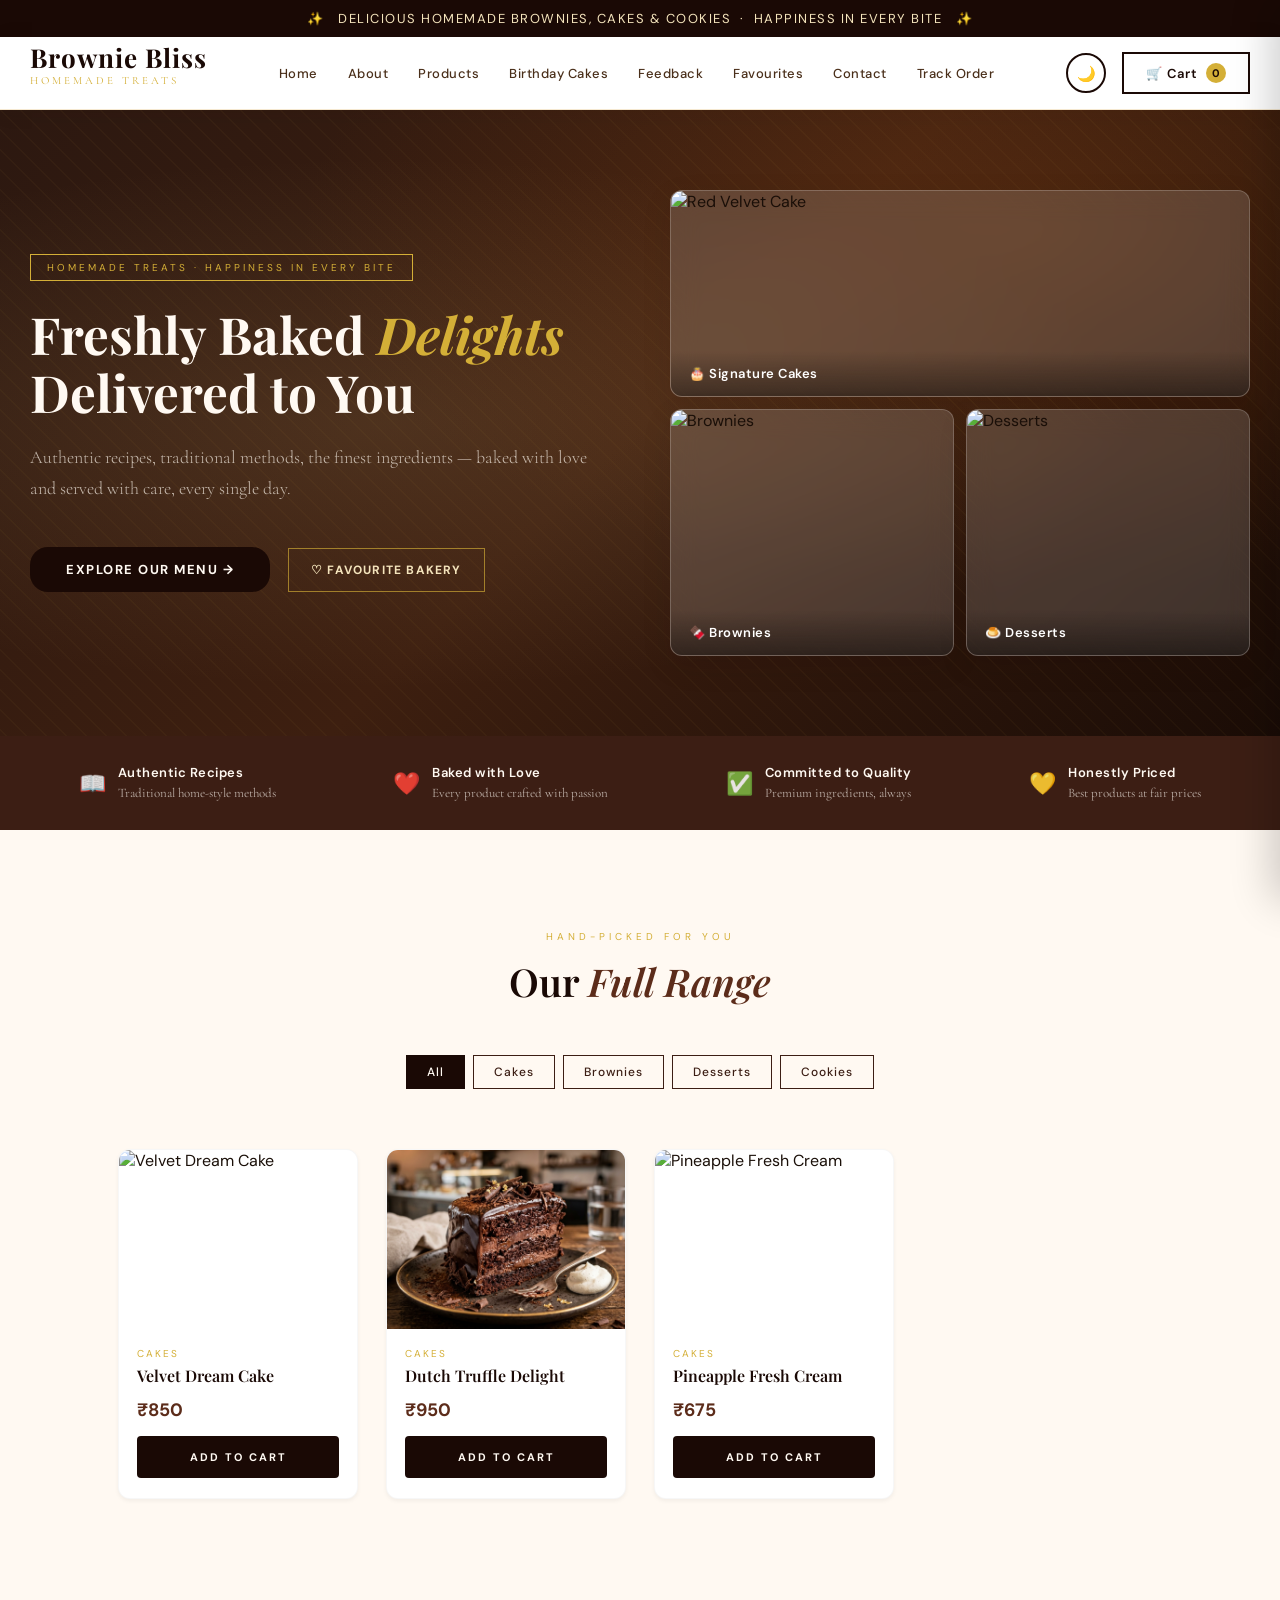
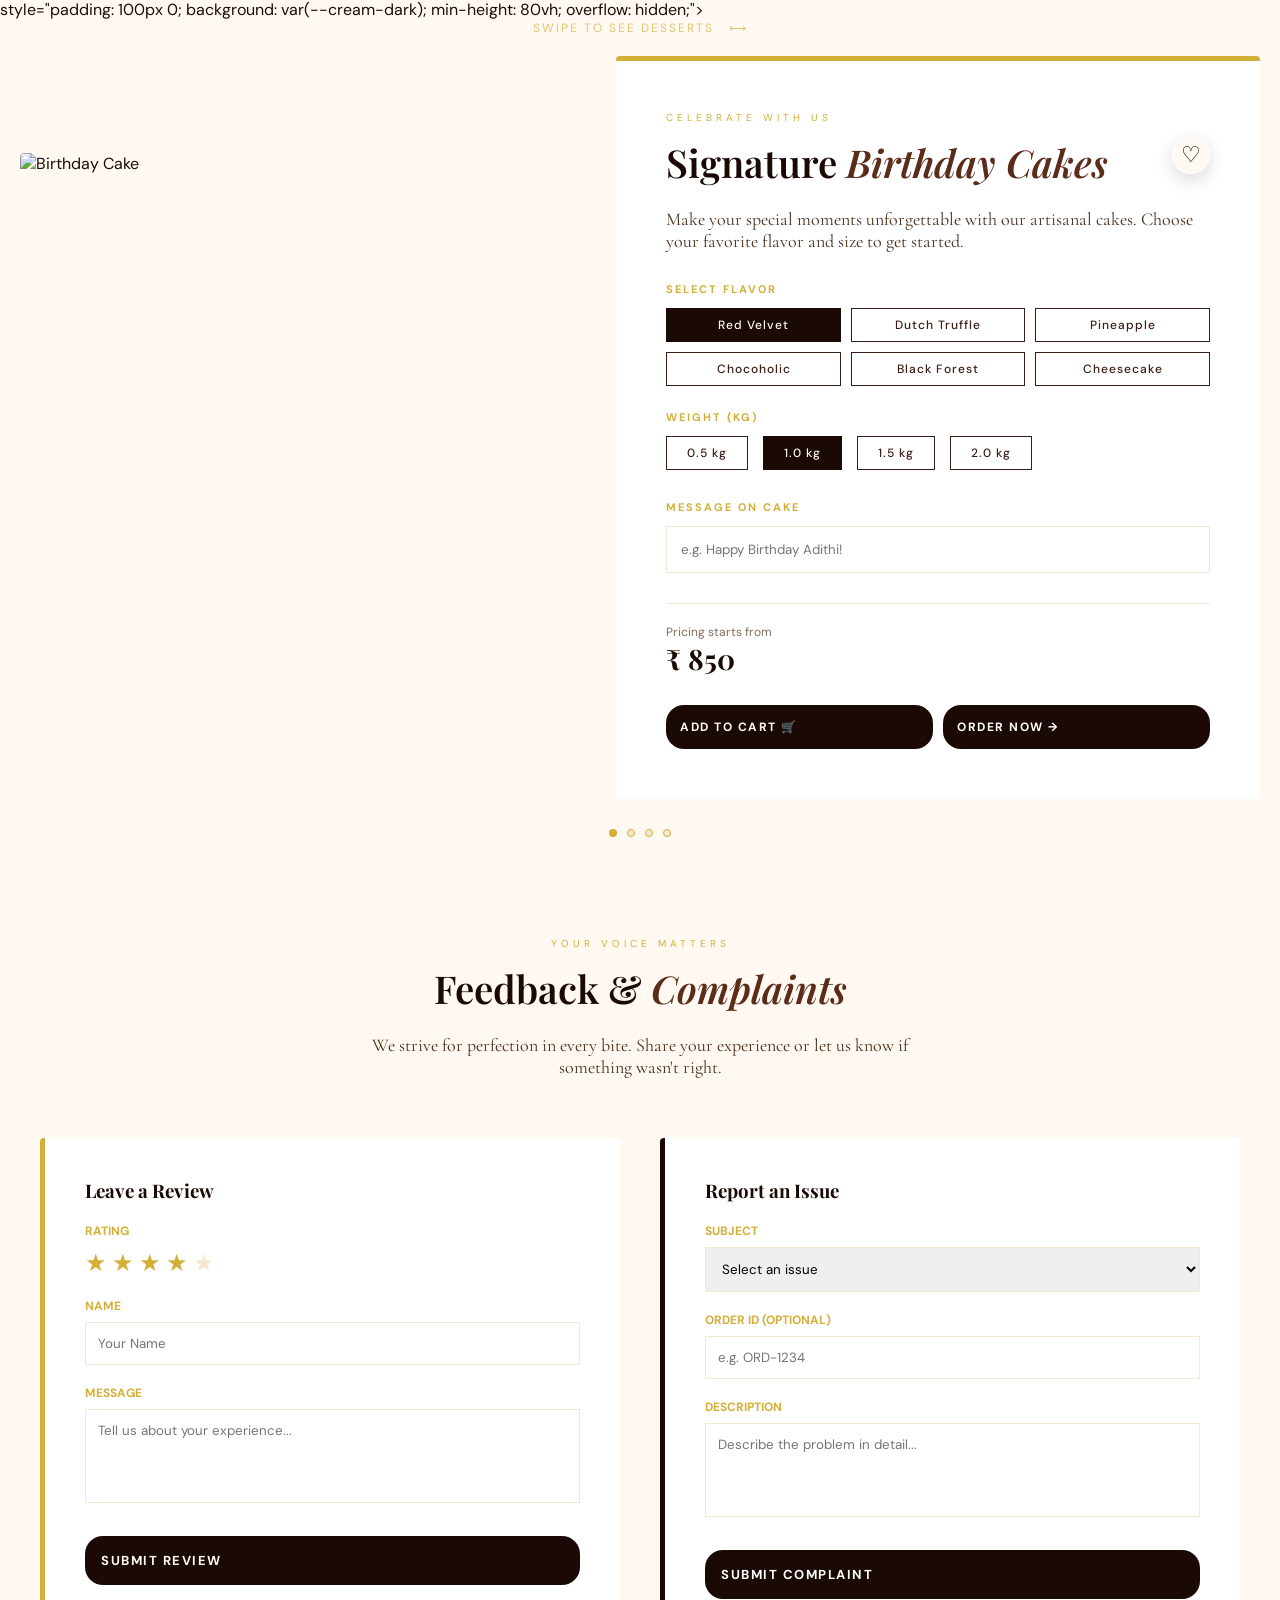
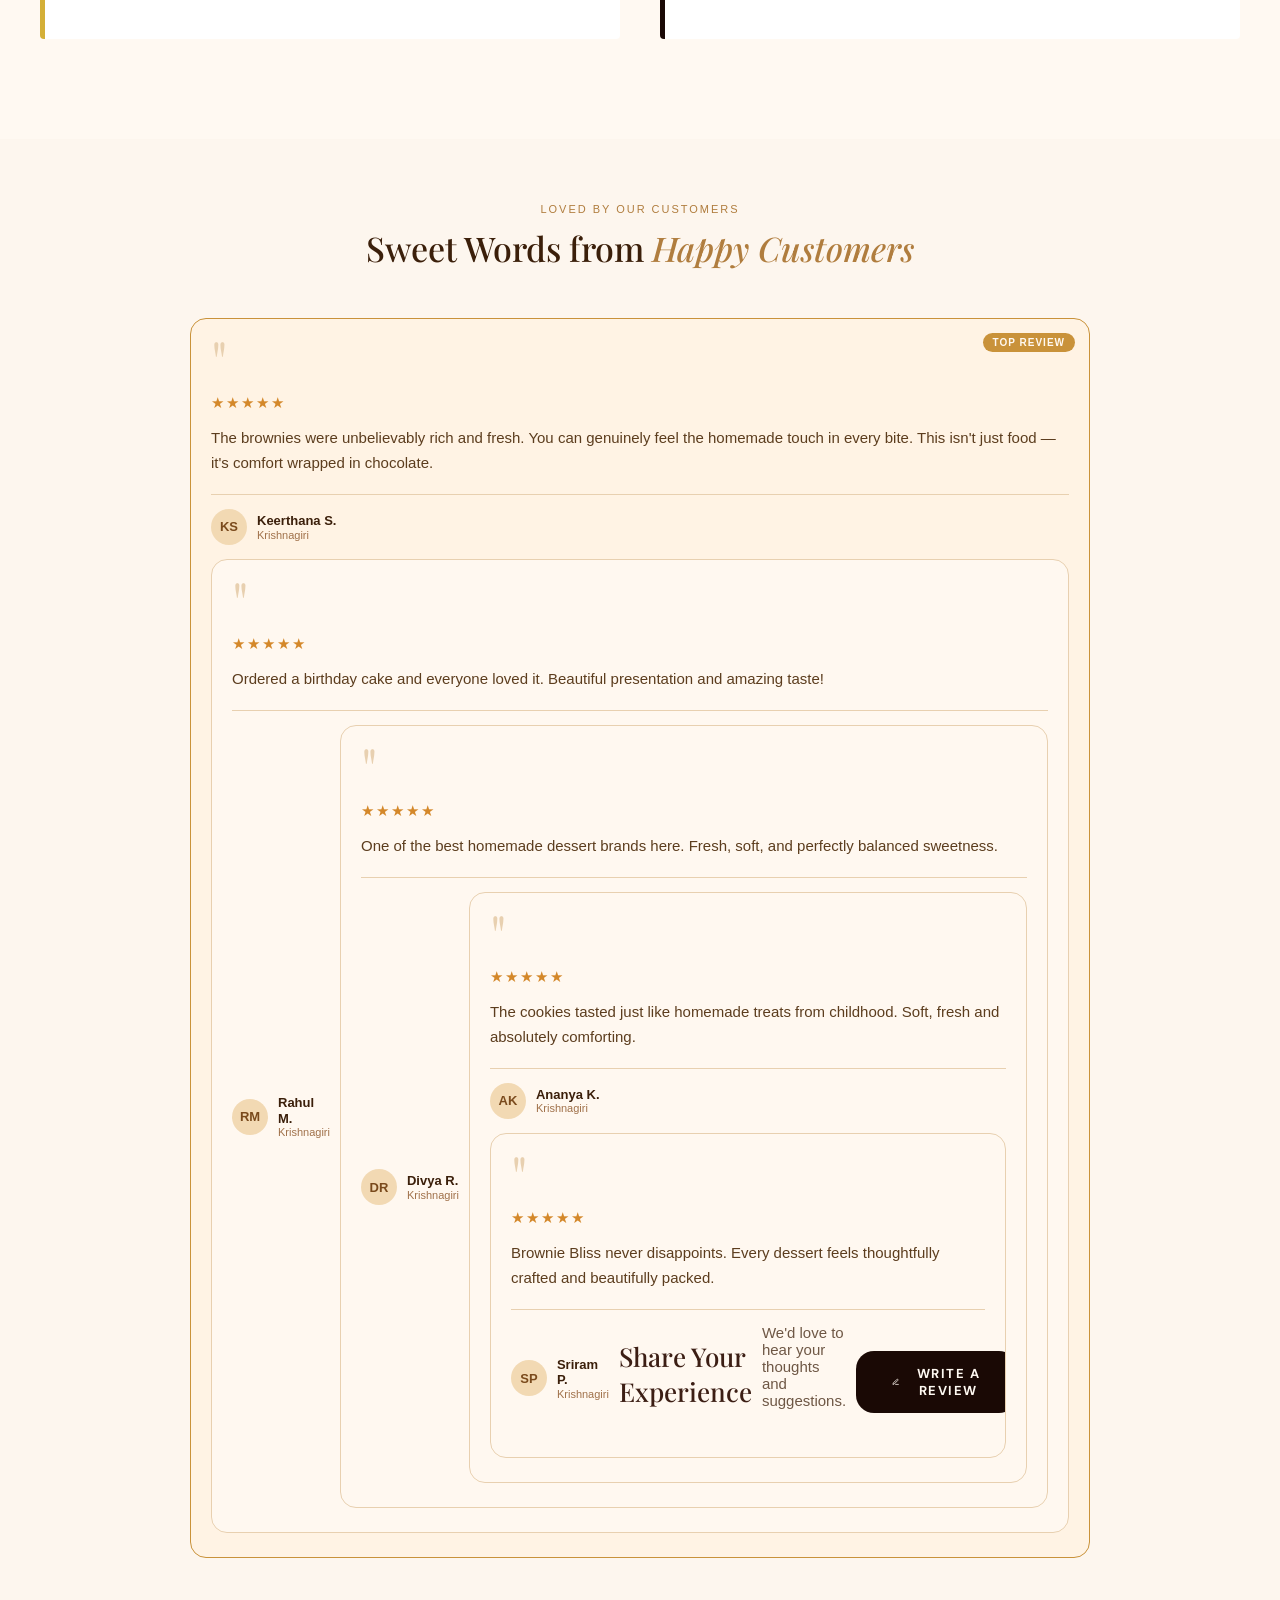
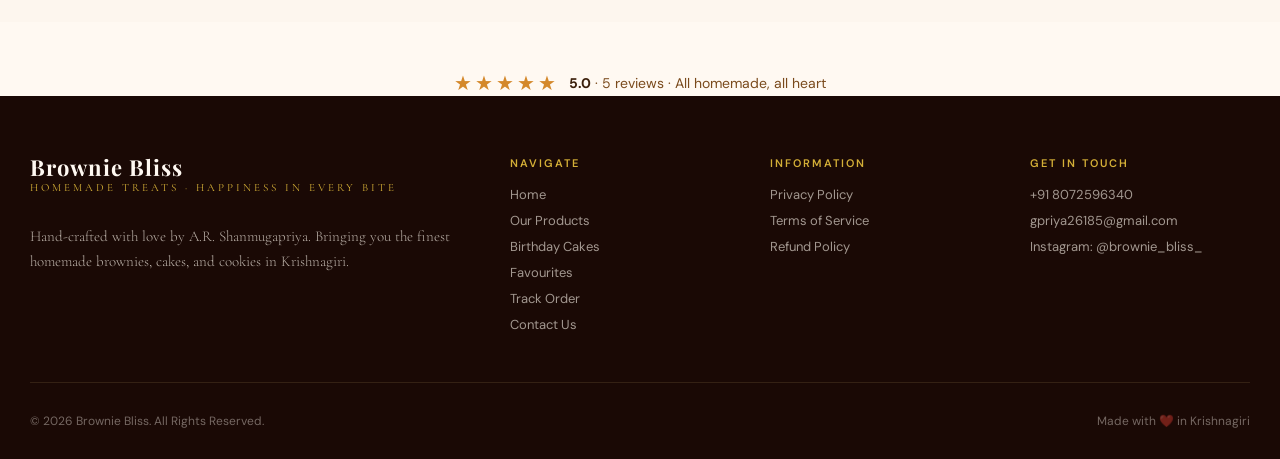
==== commit 58be3774: "Merge remote-tracking branch 'upstream/main' into navbarupdate" ====
--- a/public/index.html
+++ b/public/index.html
@@ -10,6 +10,7 @@
     href="https://fonts.googleapis.com/css2?family=Playfair+Display:ital,wght@0,400;0,600;0,700;1,400&family=Cormorant+Garamond:wght@300;400;500&family=DM+Sans:wght@300;400;500&display=swap"
     rel="stylesheet">
   <link rel="stylesheet" href="style.css">
+  
   <!-- Theme init: sets dark class synchronously before first paint (no flash) -->
   <script>
     (function () {
@@ -41,8 +42,7 @@
         <a href="index.html#birthday">Birthday Cakes</a>
         <a href="#feedback">Feedback</a>
         <a href="favourites.html">Favourites <span class="nav-count" data-favourites-count style="display:none">0</span></a>
-        <a href="index.html#contact">Contact</a>
-        <a href="contact.html">Contact Us</a>
+        <a href="contact.html">Contact</a>
         <a href="track.html">Track Order</a>
       </nav>
       <button class="menu-toggle" onclick="toggleMenu()">
@@ -67,91 +67,146 @@
   <a href="index.html#contact">Contact</a>
   <a href="track.html">Track Order</a>
 </div>
-  <!-- HERO -->
-  <section class="hero">
-    <div class="hero-bg"></div>
-    <div class="hero-pattern"></div>
-    <div class="hero-content">
-      <div class="hero-text">
-        <span class="hero-badge">Homemade Treats · Happiness in every bite</span>
-        <h1 class="hero-title">
-          Freshly Baked <em>Delights</em><br>Delivered to You
-        </h1>
-        <p class="hero-desc">Authentic recipes, traditional methods, the finest ingredients — baked with love
-          and served
-          with care, every single day.</p>
-        <a href="#products" class="hero-cta" style="text-decoration: none;">
-          Explore Our Menu &rarr;
-        </a>
-        <button class="hero-favourite-btn"
-          type="button"
-          data-fav-type="bakeries"
-          data-fav-id="brownie-bliss"
-          aria-pressed="false"
-          onclick="toggleBakeryFavourite()">
-          &#9825; Favourite Bakery
-        </button>
-      </div>
-      <div class="hero-visual">
-        <div class="hero-card">
-          <img src="https://theobroma.in/cdn/shop/files/redvelvet-theo.jpg?v=1701321860" alt="Red Velvet Cake">
-          <div class="hero-card-label">🎂 Signature Cakes</div>
-        </div>
-        <div class="hero-card">
-          <img src="https://theobroma.in/cdn/shop/files/OverloadBrownie_400x400.jpg?v=1711183338" alt="Brownies">
-          <div class="hero-card-label">🍫 Brownies</div>
-        </div>
-        <div class="hero-card">
-          <img src="https://theobroma.in/cdn/shop/files/Delicacies-04.jpg?v=1681320427" alt="Desserts">
-          <div class="hero-card-label">🍮 Desserts</div>
-        </div>
-      </div>
-    </div>
-  </section>
-
+<!-- HERO -->
+<section class="hero">
+  <div class="hero-bg"></div>
+  <div class="hero-pattern"></div>
+
+  <div class="hero-content">
+
+    <div class="hero-text" data-aos="fade-right">
+
+      <span class="hero-badge">
+        Homemade Treats · Happiness in every bite
+      </span>
+
+      <h1 class="hero-title">
+        Freshly Baked <em>Delights</em><br>
+        Delivered to You
+      </h1>
+
+      <p class="hero-desc">
+        Authentic recipes, traditional methods, the finest ingredients —
+        baked with love and served with care, every single day.
+      </p>
+
+      <a href="#products" class="hero-cta" style="text-decoration: none;">
+        Explore Our Menu &rarr;
+      </a>
+
+      <button
+        class="hero-favourite-btn"
+        type="button"
+        data-fav-type="bakeries"
+        data-fav-id="brownie-bliss"
+        aria-pressed="false"
+        onclick="toggleBakeryFavourite()">
+
+        &#9825; Favourite Bakery
+
+      </button>
+
+    </div>
+
+    <div class="hero-visual" data-aos="fade-left">
+
+      <div class="hero-card">
+
+        <img
+          src="https://theobroma.in/cdn/shop/files/redvelvet-theo.jpg?v=1701321860"
+          alt="Red Velvet Cake">
+
+        <div class="hero-card-label">
+          🎂 Signature Cakes
+        </div>
+
+      </div>
+
+      <div class="hero-card">
+
+        <img
+          src="https://theobroma.in/cdn/shop/files/OverloadBrownie_400x400.jpg?v=1711183338"
+          alt="Brownies">
+
+        <div class="hero-card-label">
+          🍫 Brownies
+        </div>
+
+      </div>
+
+      <div class="hero-card">
+
+        <img
+          src="https://theobroma.in/cdn/shop/files/Delicacies-04.jpg?v=1681320427"
+          alt="Desserts">
+
+        <div class="hero-card-label">
+          🍮 Desserts
+        </div>
+
+      </div>
+
+    </div>
+
+  </div>
+</section>
   <!-- VALUES STRIP -->
-  <div class="values-strip" id="about">
-    <div class="values-inner">
-      <div class="value-item">
-        <span class="value-icon">📖</span>
-        <div class="value-text">
-          <strong>Authentic Recipes</strong>
-          <span>Traditional home-style methods</span>
-        </div>
-      </div>
-      <div class="value-item">
-        <span class="value-icon">❤️</span>
-        <div class="value-text">
-          <strong>Baked with Love</strong>
-          <span>Every product crafted with passion</span>
-        </div>
-      </div>
-      <div class="value-item">
-        <span class="value-icon">✅</span>
-        <div class="value-text">
-          <strong>Committed to Quality</strong>
-          <span>Premium ingredients, always</span>
-        </div>
-      </div>
-      <div class="value-item">
-        <span class="value-icon">💛</span>
-        <div class="value-text">
-          <strong>Honestly Priced</strong>
-          <span>Best products at fair prices</span>
-        </div>
-      </div>
-    </div>
+<div class="values-strip" id="about">
+
+  <div class="values-inner" data-aos="fade-up">
+
+    <div class="value-item">
+      <span class="value-icon">📖</span>
+
+      <div class="value-text">
+        <strong>Authentic Recipes</strong>
+        <span>Traditional home-style methods</span>
+      </div>
+    </div>
+
+    <div class="value-item">
+      <span class="value-icon">❤️</span>
+
+      <div class="value-text">
+        <strong>Baked with Love</strong>
+        <span>Every product crafted with passion</span>
+      </div>
+    </div>
+
+    <div class="value-item">
+      <span class="value-icon">✅</span>
+
+      <div class="value-text">
+        <strong>Committed to Quality</strong>
+        <span>Premium ingredients, always</span>
+      </div>
+    </div>
+
+    <div class="value-item">
+      <span class="value-icon">💛</span>
+
+      <div class="value-text">
+        <strong>Honestly Priced</strong>
+        <span>Best products at fair prices</span>
+      </div>
+    </div>
+
   </div>
-
-
-
+</div>
   <!-- PRODUCTS SECTION -->
   <section class="products-section" id="products" style="padding: 100px 30px; background: var(--cream);">
     <div class="products-inner">
-      <div class="section-header">
-        <span class="section-label">Hand-picked for you</span>
-        <h2 class="section-title">Our <em>Full Range</em></h2>
-      </div>
+      <div class="section-header" data-aos="fade-up">
+
+  <span class="section-label">
+    Hand-picked for you
+  </span>
+
+  <h2 class="section-title">
+    Our <em>Full Range</em>
+  </h2>
+
+</div>
 
       <div class="filter-tabs" style="margin-bottom: 60px;">
         <button class="filter-tab active" onclick="filterProducts('all', this)">All</button>
@@ -166,7 +221,7 @@
   </section>
 
   <!-- BIRTHDAY & DESSERT SLIDER SECTION -->
-  <section class="birthday-section" id="birthday"
+  <section class="birthday-section" data-aos="fade-up"></section>
     style="padding: 100px 0; background: var(--cream-dark); min-height: 80vh; overflow: hidden;">
     
     <!-- Slider Hint -->
@@ -177,15 +232,15 @@
     <div class="birthday-slider" style="display: flex; overflow-x: auto; scroll-snap-type: x mandatory; -webkit-overflow-scrolling: touch; scroll-behavior: smooth;">
       
       <!-- SLIDE 1: BIRTHDAY CAKES -->
-      <div class="bday-slide" style="flex: 0 0 100%; scroll-snap-align: start; padding: 0 30px;">
-        <div style="max-width: 1300px; margin: 0 auto; display: grid; grid-template-columns: 1fr 1.2fr; gap: 60px; align-items: center;">
+      <div class="bday-slide" style="flex: 0 0 100%; padding: 0 20px; box-sizing: border-box;"; scroll-snap-align: start; padding: 0 30px;">
+        <div class="birthday-grid">
           <div class="birthday-visual">
             <img id="birthdayCakeImg" src="https://theobroma.in/cdn/shop/files/redvelvet-theo.jpg?v=1701321860"
               alt="Birthday Cake"
-              style="width: 100%; height: 550px; object-fit: cover; border-radius: 4px; box-shadow: var(--shadow);">
+              style="width: 100%; height: clamp(250px, 50vw, 550px); object-fit: cover; border-radius: 4px; box-shadow: var(--shadow);">
           </div>
           <div class="birthday-card"
-            style="background: var(--white); padding: 50px; border-radius: 4px; box-shadow: var(--shadow); border-top: 5px solid var(--gold);">
+            style="background: var(--white); padding: clamp(20px, 4vw, 50px); border-radius: 4px; box-shadow: var(--shadow); border-top: 5px solid var(--gold);">
             <span class="section-label">Celebrate with Us</span>
             <div class="birthday-title-row">
               <h2 class="section-title" style="margin-bottom: 20px;">Signature <em>Birthday Cakes</em></h2>
@@ -203,7 +258,7 @@
               <label
                 style="display: block; font-size: 11px; letter-spacing: 2px; text-transform: uppercase; color: var(--gold); margin-bottom: 12px; font-weight: 700;">Select
                 Flavor</label>
-              <div style="display: grid; grid-template-columns: repeat(3, 1fr); gap: 10px;">
+              <div style="display: grid; gap: 10px;" class="responsive-grid">
       <button class="filter-tab flavor-btn active" onclick="updateBirthdayCake('Red Velvet')">
         Red Velvet
       </button>
@@ -234,7 +289,7 @@
               <label
                 style="display: block; font-size: 11px; letter-spacing: 2px; text-transform: uppercase; color: var(--gold); margin-bottom: 12px; font-weight: 700;">Weight
                 (kg)</label>
-              <div style="display: flex; gap: 15px;">
+              <div style="display: flex; flex-wrap: wrap; gap: 15px;">
                 <button class="filter-tab" onclick="setCakeWeight('0.5')">0.5 kg</button>
                 <button class="filter-tab active" onclick="setCakeWeight('1.0')">1.0 kg</button>
                 <button class="filter-tab" onclick="setCakeWeight('1.5')">1.5 kg</button>
@@ -276,12 +331,12 @@
       </div>
 
       <!-- SLIDE 2: DESSERTS -->
-      <div class="bday-slide" style="flex: 0 0 100%; scroll-snap-align: start; padding: 0 30px;">
-        <div style="max-width: 1300px; margin: 0 auto; display: grid; grid-template-columns: 1fr 1.2fr; gap: 60px; align-items: center;">
+      <div class="bday-slide" style="flex: 0 0 100%; padding: 0 20px; box-sizing: border-box;"; scroll-snap-align: start; padding: 0 30px;">
+        <div class="birthday-grid">
           <div class="birthday-visual">
             <img id="dessertImg" src="https://theobroma.in/cdn/shop/files/Delicacies-04.jpg?v=1681320427"
               alt="Desserts"
-              style="width: 100%; height: 550px; object-fit: cover; border-radius: 4px; box-shadow: var(--shadow);">
+              style="width: 100%; height: clamp(250px, 60vw, 550px); object-fit: cover; border-radius: 4px; box-shadow: var(--shadow);">
           </div>
           <div class="birthday-card"
             style="background: var(--white); padding: 50px; border-radius: 4px; box-shadow: var(--shadow); border-top: 5px solid var(--gold);">
@@ -296,7 +351,7 @@
               <label
                 style="display: block; font-size: 11px; letter-spacing: 2px; text-transform: uppercase; color: var(--gold); margin-bottom: 12px; font-weight: 700;">Select
                 Variety</label>
-              <div style="display: grid; grid-template-columns: repeat(3, 1fr); gap: 10px;">
+              <div class="responsive-grid" style="display: grid; gap: 10px;">
                 <button class="filter-tab active">Macarons</button>
                 <button class="filter-tab">Tarts</button>
                 <button class="filter-tab">Pastries</button>
@@ -310,7 +365,7 @@
               <label
                 style="display: block; font-size: 11px; letter-spacing: 2px; text-transform: uppercase; color: var(--gold); margin-bottom: 12px; font-weight: 700;">Box
                 Size</label>
-              <div style="display: flex; gap: 15px;">
+              <div style="display: flex; flex-wrap: wrap; gap: 15px;">
                 <button class="filter-tab">Box of 2</button>
                 <button class="filter-tab active">Box of 4</button>
                 <button class="filter-tab">Box of 6</button>
@@ -352,12 +407,12 @@
       </div>
 
       <!-- SLIDE 3: BROWNIES -->
-      <div class="bday-slide" style="flex: 0 0 100%; scroll-snap-align: start; padding: 0 30px;">
-        <div style="max-width: 1300px; margin: 0 auto; display: grid; grid-template-columns: 1fr 1.2fr; gap: 60px; align-items: center;">
+      <div class="bday-slide" style="flex: 0 0 100%; padding: 0 20px; box-sizing: border-box;"; scroll-snap-align: start; padding: 0 30px;">
+        <div class="birthday-grid">
           <div class="birthday-visual">
             <img id="brownieImg" src="https://theobroma.in/cdn/shop/files/OverloadBrownie_400x400.jpg?v=1711183338"
               alt="Brownies"
-              style="width: 100%; height: 550px; object-fit: cover; border-radius: 4px; box-shadow: var(--shadow);">
+              style="width: 100%; height: clamp(250px, 60vw, 550px); object-fit: cover; border-radius: 4px; box-shadow: var(--shadow);">
           </div>
           <div class="birthday-card"
             style="background: var(--white); padding: 50px; border-radius: 4px; box-shadow: var(--shadow); border-top: 5px solid var(--gold);">
@@ -372,7 +427,7 @@
               <label
                 style="display: block; font-size: 11px; letter-spacing: 2px; text-transform: uppercase; color: var(--gold); margin-bottom: 12px; font-weight: 700;">Select
                 Flavor</label>
-              <div style="display: grid; grid-template-columns: repeat(3, 1fr); gap: 10px;">
+              <div class="responsive-grid" style="display: grid; gap: 10px;">
                 <button class="filter-tab active">Walnut</button>
                 <button class="filter-tab">Overload</button>
                 <button class="filter-tab">Nutella</button>
@@ -386,7 +441,7 @@
               <label
                 style="display: block; font-size: 11px; letter-spacing: 2px; text-transform: uppercase; color: var(--gold); margin-bottom: 12px; font-weight: 700;">Pack
                 Size</label>
-              <div style="display: flex; gap: 15px;">
+              <div style="display: flex; flex-wrap: wrap; gap: 15px;">
                 <button class="filter-tab">Pack of 1</button>
                 <button class="filter-tab active">Pack of 4</button>
                 <button class="filter-tab">Pack of 6</button>
@@ -398,7 +453,7 @@
               <label
                 style="display: block; font-size: 11px; letter-spacing: 2px; text-transform: uppercase; color: var(--gold); margin-bottom: 12px; font-weight: 700;">Gift
                 Wrap</label>
-              <div style="display: flex; gap: 15px;">
+              <div style="display: flex; flex-wrap: wrap; gap: 15px;">
                 <button class="filter-tab active">Standard</button>
                 <button class="filter-tab">Premium Gold</button>
               </div>
@@ -430,12 +485,12 @@
       </div>
 
       <!-- SLIDE 4: COOKIES -->
-      <div class="bday-slide" style="flex: 0 0 100%; scroll-snap-align: start; padding: 0 30px;">
-        <div style="max-width: 1300px; margin: 0 auto; display: grid; grid-template-columns: 1fr 1.2fr; gap: 60px; align-items: center;">
+      <div class="bday-slide" style="flex: 0 0 100%; padding: 0 20px; box-sizing: border-box;"; scroll-snap-align: start; padding: 0 30px;">
+        <div style="max-width: 1300px; margin: 0 auto; display: grid; grid-template-columns: repeat(auto-fit, minmax(300px, 1fr)); gap: 60px; align-items: center;">
           <div class="birthday-visual">
             <img id="cookieImg" src="https://www.shugarysweets.com/wp-content/uploads/2020/05/chocolate-chip-cookies-recipe.jpg"
               alt="Cookies"
-              style="width: 100%; height: 550px; object-fit: cover; border-radius: 4px; box-shadow: var(--shadow);">
+              style="width: 100%; height: clamp(250px, 60vw, 550px); object-fit: cover; border-radius: 4px; box-shadow: var(--shadow);">
           </div>
           <div class="birthday-card"
             style="background: var(--white); padding: 50px; border-radius: 4px; box-shadow: var(--shadow); border-top: 5px solid var(--gold);">
@@ -449,7 +504,7 @@
             <div style="margin-bottom: 24px;">
               <label
                 style="display: block; font-size: 11px; letter-spacing: 2px; text-transform: uppercase; color: var(--gold); margin-bottom: 12px; font-weight: 700;">Select Variety</label>
-              <div style="display: grid; grid-template-columns: repeat(3, 1fr); gap: 10px;">
+              <div style="display: grid; grid-template-columns: repeat(auto-fit, minmax(120px, 1fr)); gap: 10px;">
                 <button class="filter-tab active">Choco Chip</button>
                 <button class="filter-tab">Double Choco</button>
                 <button class="filter-tab">Oatmeal Raisin</button>
@@ -462,7 +517,7 @@
             <div style="margin-bottom: 30px;">
               <label
                 style="display: block; font-size: 11px; letter-spacing: 2px; text-transform: uppercase; color: var(--gold); margin-bottom: 12px; font-weight: 700;">Pack Size</label>
-              <div style="display: flex; gap: 15px;">
+              <div style="display: flex; flex-wrap: wrap; gap: 15px;">
                 <button class="filter-tab">Box of 2</button>
                 <button class="filter-tab active">Box of 6</button>
                 <button class="filter-tab">Box of 12</button>
@@ -516,15 +571,14 @@
         </p>
       </div>
 
-      <div style="display: grid; grid-template-columns: 1fr 1fr; gap: 40px;">
-        
+      <div class="feedback-grid">       
         <!-- Feedback Area -->
         <div style="background: var(--white); padding: 40px; border-radius: 4px; box-shadow: var(--shadow); border-left: 5px solid var(--gold);">
           <h3 style="font-family: 'Playfair Display', serif; margin-bottom: 20px; color: var(--brown-dark);">Leave a Review</h3>
-          <form onsubmit="event.preventDefault(); showToast('Thank you for your feedback! ⭐'); this.reset();">
+          <form onsubmit="event.preventDefault(); const rating = this.querySelector('.star-rating')?.getAttribute('data-rating') || '4'; showToast('Thank you for your ' + rating + '-star feedback! ⭐'); this.reset();">
             <div style="margin-bottom: 20px;">
               <label style="display: block; font-size: 12px; font-weight: 700; color: var(--gold); margin-bottom: 8px; text-transform: uppercase;">Rating</label>
-              <div style="display: flex; gap: 5px; font-size: 24px; color: var(--gold); cursor: pointer;">
+              <div class="star-rating" data-rating="4" data-inactive-color="var(--cream-dark)" style="display: flex; gap: 5px; font-size: 24px; color: var(--gold); cursor: pointer;">
                 <span>★</span><span>★</span><span>★</span><span>★</span><span style="color: var(--cream-dark);">★</span>
               </div>
             </div>
@@ -558,7 +612,7 @@
             </div>
             <div style="margin-bottom: 20px;">
               <label style="display: block; font-size: 12px; font-weight: 700; color: var(--gold); margin-bottom: 8px; text-transform: uppercase;">Order ID (Optional)</label>
-              <input type="text" placeholder="BB-YYYYMMDD-XXXX"
+              <input type="text" placeholder="e.g. ORD-1234"
                 style="width: 100%; padding: 12px; border: 1px solid var(--cream-dark); outline: none; font-family: 'DM Sans', sans-serif;">
             </div>
             <div style="margin-bottom: 20px;">
@@ -574,64 +628,90 @@
     </div>
   </section>
 
-
-<section id="feedback" style="padding: 100px 24px; background: var(--cream);">
-    <div style="max-width: 1200px; margin: 0 auto;">
-      
-      <div style="text-align: center; margin-bottom: 50px;">
-        <span class="section-label" style="letter-spacing: 3px;">Our Customers</span>
-        <h2 class="section-title" style="font-size: clamp(32px, 4vw, 52px); font-weight: 400; margin-top: 5px;">Reviews & <em>Feedback</em></h2>
-        <p style="max-width: 600px; margin: 15px auto 0; color: var(--text-mid); font-family: 'Cormorant Garamond', serif; font-size: 19px; opacity: 0.85;">
-          We love hearing from you! Your feedback inspires us to bake better every day.
-        </p>
-      </div>
-
-      <div style="display: grid; grid-template-columns: repeat(auto-fit, minmax(300px, 1fr)); gap: 30px; margin-bottom: 60px;">
-        
-        <div class="feedback-premium-card">
-          <span class="premium-quote">“</span>
-          <div class="premium-stars">★★★★★</div>
-          <p class="premium-text">The cakes are absolutely delicious and always fresh! Our go-to bakery for every celebration.</p>
-          <div class="premium-user">
-            <img src="https://images.unsplash.com/photo-1494790108377-be9c29b29330?auto=format&fit=crop&q=80&w=120" alt="Priya S." class="premium-avatar">
-            <div>
-              <h4 class="premium-name">Priya S.</h4>
-              <p class="premium-status">Happy Customer</p>
-            </div>
-          </div>
-        </div>
-
-        <div class="feedback-premium-card">
-          <span class="premium-quote">“</span>
-          <div class="premium-stars">★★★★★</div>
-          <p class="premium-text">Amazing taste, beautiful packaging, and such warm service. Highly recommend their pastries!</p>
-          <div class="premium-user">
-            <img src="https://images.unsplash.com/photo-1507003211169-0a1dd7228f2d?auto=format&fit=crop&q=80&w=120" alt="Rahul M." class="premium-avatar">
-            <div>
-              <h4 class="premium-name">Rahul M.</h4>
-              <p class="premium-status">Happy Customer</p>
-            </div>
-          </div>
-        </div>
-
-        <div class="feedback-premium-card">
-          <span class="premium-quote">“</span>
-          <div class="premium-stars">★★★★★</div>
-          <p class="premium-text">Every bite feels like happiness. You can truly taste the love and quality in their baked goodies.</p>
-          <div class="premium-user">
-            <img src="https://images.unsplash.com/photo-1438761681033-6461ffad8d80?auto=format&fit=crop&q=80&w=120" alt="Ananya T." class="premium-avatar">
-            <div>
-              <h4 class="premium-name">Ananya T.</h4>
-              <p class="premium-status">Happy Customer</p>
-            </div>
-          </div>
-        </div>
-
-      </div>
-
-      <div class="feedback-action-container">
-        <div class="heart-icon-wrap">
-          <svg width="20" height="20" viewBox="0 0 24 24" fill="none" stroke="currentColor" stroke-width="2" stroke-linecap="round" stroke-linejoin="round"><path d="M19 14c1.49-1.46 3-3.21 3-5.5A5.5 5.5 0 0 0 16.5 3c-1.76 0-3 .5-4.5 2-1.5-1.5-2.74-2-4.5-2A5.5 5.5 0 0 0 2 8.5c0 2.3 1.5 4.05 3 5.5l7 7Z"/></svg>
+<section class="bb-reviews">
+  <p class="eyebrow">Loved by our customers</p>
+  <h2>Sweet Words from <em>Happy Customers</em></h2>
+
+  <div class="reviews-grid">
+
+    <div class="review-card featured">
+      <span class="featured-badge">Top review</span>
+      <span class="quote-mark">"</span>
+      <div class="stars">★★★★★</div>
+      <p class="review-text">
+        The brownies were unbelievably rich and fresh.
+        You can genuinely feel the homemade touch in every bite.
+        This isn't just food — it's comfort wrapped in chocolate.
+      </p>
+
+      <div class="reviewer">
+        <div class="reviewer-avatar">KS</div>
+        <div>
+          <p class="reviewer-name">Keerthana S.</p>
+          <p class="reviewer-location">Krishnagiri</p>
+        </div>
+      </div>
+
+    <div class="review-card">
+      <span class="quote-mark">"</span>
+      <div class="stars">★★★★★</div>
+      <p class="review-text">
+        Ordered a birthday cake and everyone loved it.
+        Beautiful presentation and amazing taste!
+      </p>
+
+      <div class="reviewer">
+        <div class="reviewer-avatar">RM</div>
+        <div>
+          <p class="reviewer-name">Rahul M.</p>
+          <p class="reviewer-location">Krishnagiri</p>
+        </div>
+
+    <div class="review-card">
+      <span class="quote-mark">"</span>
+      <div class="stars">★★★★★</div>
+      <p class="review-text">
+        One of the best homemade dessert brands here.
+        Fresh, soft, and perfectly balanced sweetness.
+      </p>
+
+      <div class="reviewer">
+        <div class="reviewer-avatar">DR</div>
+        <div>
+          <p class="reviewer-name">Divya R.</p>
+          <p class="reviewer-location">Krishnagiri</p>
+        </div>
+
+    <div class="review-card">
+      <span class="quote-mark">"</span>
+      <div class="stars">★★★★★</div>
+      <p class="review-text">
+        The cookies tasted just like homemade treats from childhood.
+        Soft, fresh and absolutely comforting.
+      </p>
+
+      <div class="reviewer">
+        <div class="reviewer-avatar">AK</div>
+        <div>
+          <p class="reviewer-name">Ananya K.</p>
+          <p class="reviewer-location">Krishnagiri</p>
+        </div>
+
+      </div>
+
+    <div class="review-card">
+      <span class="quote-mark">"</span>
+      <div class="stars">★★★★★</div>
+      <p class="review-text">
+        Brownie Bliss never disappoints.
+        Every dessert feels thoughtfully crafted and beautifully packed.
+      </p>
+
+      <div class="reviewer">
+        <div class="reviewer-avatar">SP</div>
+        <div>
+          <p class="reviewer-name">Sriram P.</p>
+          <p class="reviewer-location">Krishnagiri</p>
         </div>
         <h3 style="font-family: 'Playfair Display', serif; font-size: 26px; color: #3C1E14; margin-bottom: 8px; font-weight: 500;">Share Your Experience</h3>
         <p style="color: var(--text-mid); font-size: 15px; margin-bottom: 24px; opacity: 0.8;">We'd love to hear your thoughts and suggestions.</p>
@@ -643,9 +723,16 @@
           </button>
         </form>
       </div>
-
-    </div>
-  </section>
+    </div>
+
+  </div>
+</section>
+
+  <div class="bb-overall">
+    <span class="stars-big">★★★★★</span>
+    <p class="rating-text"><strong>5.0</strong> · 5 reviews · All homemade, all heart</p>
+  </div>
+
 
   <!-- FOOTER -->
   <footer id="contact">
@@ -668,9 +755,11 @@
           <a href="track.html">Track Order</a>
           <a href="contact.html">Contact Us</a>
         </div>
-        <div class="footer-col" style="display: none;">
+        <div class="footer-col">
           <h4>Information</h4>
-          <a href="terms.html">Terms & Conditions</a>
+          <a href="privacy-policy.html">Privacy Policy</a>
+          <a href="terms-of-service.html">Terms of Service</a>
+          <a href="refund-policy.html">Refund Policy</a>
         </div>
         <div class="footer-col">
           <h4>Get In Touch</h4>
@@ -711,6 +800,6 @@
   <div class="toast" id="toast"></div>
   <button id="scrollTopBtn" onclick="scrollToTop()">↑</button>
   <script src="script.js"></script>
+  <script src="https://unpkg.com/aos@2.3.4/dist/aos.js"></script>
 </body>
-
 </html>
--- a/public/style.css
+++ b/public/style.css
@@ -1,16 +1,18 @@
-style.css html {
+style.css
+
+html {
   scroll-behavior: smooth;
 }
 
 :root {
-  --color-primary: #4a2c0a;
-  --brown-mid: #3c1e14;
-  --color-accent: #d2691e;
-  --brand-red: #8b0000;
-  --gold: #d4af37;
-  --gold-light: #f4e4bc;
-  --cream: #fff9f2;
-  --cream-dark: #f5e8d0;
+  --color-primary: #4A2C0A;
+  --brown-mid: #3C1E14;
+  --color-accent: #D2691E;
+  --brand-red: #8B0000;
+  --gold: #D4AF37;
+  --gold-light: #F4E4BC;
+  --cream: #FFF9F2;
+  --cream-dark: #F5E8D0;
   --text-dark: #1a0f08;
   --text-mid: #4a2f1a;
   --white: #fff;
@@ -40,6 +42,7 @@
   --glass-border: rgba(255, 255, 255, 0.15);
 }
 
+
 * {
   margin: 0;
   padding: 0;
@@ -49,8 +52,10 @@
 body {
   background: var(--cream);
   color: var(--text-dark);
-  font-family: "DM Sans", sans-serif;
+  font-family: 'DM Sans', sans-serif;
   overflow-x: hidden;
+  width:100%;
+  max-width:100%;
 }
 
 /* ANNOUNCEMENT BAR */
@@ -61,7 +66,7 @@
   padding: 10px 20px;
   font-size: 13px;
   letter-spacing: 1.5px;
-  font-family: "DM Sans", sans-serif;
+  font-family: 'DM Sans', sans-serif;
   font-weight: 400;
 }
 
@@ -92,19 +97,21 @@
 }
 
 .logo-name {
-  font-family: "Playfair Display", serif;
+  font-family: 'Playfair Display', serif;
   font-size: 26px;
   font-weight: 700;
   color: var(--color-primary);
   letter-spacing: 1px;
+  margin-bottom: 4px;
 }
 
 .logo-sub {
-  font-family: "Cormorant Garamond", serif;
+  font-family: 'Cormorant Garamond', serif;
   font-size: 11px;
   letter-spacing: 3px;
   color: var(--gold);
   text-transform: uppercase;
+  margin-bottom: 15px;
 }
 
 nav {
@@ -124,7 +131,7 @@
 }
 
 nav a::after {
-  content: "";
+  content: '';
   position: absolute;
   bottom: -3px;
   left: 0;
@@ -155,7 +162,7 @@
   border: 2px solid var(--color-primary);
   color: var(--color-primary);
   padding: 9px 22px;
-  font-family: "DM Sans", sans-serif;
+  font-family: 'DM Sans', sans-serif;
   font-size: 13px;
   font-weight: 600;
   letter-spacing: 1px;
@@ -199,30 +206,16 @@
   position: absolute;
   inset: 0;
   background:
-    radial-gradient(
-      ellipse at 30% 50%,
-      rgba(201, 169, 110, 0.15) 0%,
-      transparent 60%
-    ),
-    radial-gradient(
-      ellipse at 80% 20%,
-      rgba(139, 69, 19, 0.3) 0%,
-      transparent 50%
-    ),
-    linear-gradient(135deg, #2c1810 0%, #3d1f10 50%, #1a0c06 100%);
+    radial-gradient(ellipse at 30% 50%, rgba(201, 169, 110, 0.15) 0%, transparent 60%),
+    radial-gradient(ellipse at 80% 20%, rgba(139, 69, 19, 0.3) 0%, transparent 50%),
+    linear-gradient(135deg, #2C1810 0%, #3d1f10 50%, #1a0c06 100%);
 }
 
 .hero-pattern {
   position: absolute;
   inset: 0;
   opacity: 0.04;
-  background-image: repeating-linear-gradient(
-    45deg,
-    var(--gold) 0,
-    var(--gold) 1px,
-    transparent 0,
-    transparent 50%
-  );
+  background-image: repeating-linear-gradient(45deg, var(--gold) 0, var(--gold) 1px, transparent 0, transparent 50%);
   background-size: 20px 20px;
 }
 
@@ -251,11 +244,11 @@
   text-transform: uppercase;
   padding: 6px 16px;
   margin-bottom: 24px;
-  font-family: "DM Sans", sans-serif;
+  font-family: 'DM Sans', sans-serif;
 }
 
 .hero-title {
-  font-family: "Playfair Display", serif;
+  font-family: 'Playfair Display', serif;
   font-size: clamp(36px, 4vw, 56px);
   font-weight: 700;
   line-height: 1.15;
@@ -269,7 +262,7 @@
 }
 
 .hero-desc {
-  font-family: "Cormorant Garamond", serif;
+  font-family: 'Cormorant Garamond', serif;
   font-size: 18px;
   color: rgba(253, 246, 237, 0.7);
   line-height: 1.7;
@@ -290,7 +283,7 @@
   letter-spacing: 1.5px;
   text-transform: uppercase;
   transition: all 0.25s;
-  font-family: "DM Sans", sans-serif;
+  font-family: 'DM Sans', sans-serif;
   cursor: pointer;
   border: none;
 }
@@ -342,7 +335,7 @@
 
 .hero-card-label {
   padding: 14px 18px;
-  font-family: "DM Sans", sans-serif;
+  font-family: 'DM Sans', sans-serif;
   font-size: 13px;
   font-weight: 600;
   color: #fff;
@@ -350,6 +343,14 @@
   background: linear-gradient(to bottom, rgba(0, 0, 0, 0), rgba(0, 0, 0, 0.4));
 }
 
+.hero-content{
+  overflow:hidden;
+}
+
+.hero-visual{
+  max-width:100%;
+}
+
 /* VALUES STRIP */
 .values-strip {
   background: var(--brown-mid);
@@ -382,13 +383,13 @@
   font-size: 13px;
   font-weight: 600;
   letter-spacing: 0.5px;
-  font-family: "DM Sans", sans-serif;
+  font-family: 'DM Sans', sans-serif;
 }
 
 .value-text span {
   font-size: 11px;
   opacity: 0.65;
-  font-family: "Cormorant Garamond", serif;
+  font-family: 'Cormorant Garamond', serif;
   font-size: 13px;
 }
 
@@ -399,7 +400,7 @@
 }
 
 .section-label {
-  font-family: "DM Sans", sans-serif;
+  font-family: 'DM Sans', sans-serif;
   font-size: 10px;
   letter-spacing: 4px;
   color: var(--gold);
@@ -409,7 +410,7 @@
 }
 
 .section-title {
-  font-family: "Playfair Display", serif;
+  font-family: 'Playfair Display', serif;
   font-size: clamp(28px, 3vw, 40px);
   font-weight: 600;
   color: var(--color-primary);
@@ -463,12 +464,7 @@
 .cat-overlay {
   position: absolute;
   inset: 0;
-  background: linear-gradient(
-    to top,
-    rgba(44, 24, 16, 0.85) 0%,
-    rgba(44, 24, 16, 0.1) 60%,
-    transparent 100%
-  );
+  background: linear-gradient(to top, rgba(44, 24, 16, 0.85) 0%, rgba(44, 24, 16, 0.1) 60%, transparent 100%);
   display: flex;
   flex-direction: column;
   justify-content: flex-end;
@@ -477,16 +473,11 @@
 }
 
 .cat-card:hover .cat-overlay {
-  background: linear-gradient(
-    to top,
-    rgba(44, 24, 16, 0.95) 0%,
-    rgba(44, 24, 16, 0.3) 60%,
-    transparent 100%
-  );
+  background: linear-gradient(to top, rgba(44, 24, 16, 0.95) 0%, rgba(44, 24, 16, 0.3) 60%, transparent 100%);
 }
 
 .cat-name {
-  font-family: "Playfair Display", serif;
+  font-family: 'Playfair Display', serif;
   font-size: 20px;
   font-weight: 600;
   color: var(--white);
@@ -497,7 +488,7 @@
   font-size: 12px;
   color: var(--gold-light);
   letter-spacing: 1px;
-  font-family: "DM Sans", sans-serif;
+  font-family: 'DM Sans', sans-serif;
 }
 
 .cat-arrow {
@@ -547,7 +538,7 @@
   border: 1px solid var(--brown-mid);
   background: none;
   color: var(--brown-mid);
-  font-family: "DM Sans", sans-serif;
+  font-family: 'DM Sans', sans-serif;
   font-size: 12px;
   letter-spacing: 1px;
   cursor: pointer;
@@ -562,10 +553,13 @@
   border-color: var(--color-primary);
 }
 
-.products-grid {
+.products-grid,
+.all-products-grid {
   display: grid;
-  grid-template-columns: repeat(auto-fit, minmax(260px, 1fr));
-  gap: 24px;
+  grid-template-columns: repeat(auto-fill, minmax(240px, 240px));
+  justify-content: center;
+  gap: 28px;
+  width: 100%;
 }
 
 /* Responsive adjustments */
@@ -586,9 +580,7 @@
   border-radius: var(--radius-lg);
   overflow: hidden;
   box-shadow: var(--shadow-md);
-  transition:
-    transform 0.3s ease,
-    box-shadow 0.3s ease;
+  transition: transform 0.3s ease, box-shadow 0.3s ease;
   display: flex;
   flex-direction: column;
   height: 100%;
@@ -628,7 +620,7 @@
   text-transform: uppercase;
   padding: 5px 12px;
   font-weight: 700;
-  font-family: "DM Sans", sans-serif;
+  font-family: 'DM Sans', sans-serif;
   border-radius: 30px;
   box-shadow: 0 4px 12px rgba(212, 175, 55, 0.4);
   z-index: 10;
@@ -652,10 +644,7 @@
   align-items: center;
   justify-content: center;
   box-shadow: 0 6px 18px rgba(26, 9, 5, 0.15);
-  transition:
-    transform 0.2s,
-    background 0.2s,
-    color 0.2s;
+  transition: transform 0.2s, background 0.2s, color 0.2s;
 }
 
 .favorite-btn:hover {
@@ -692,7 +681,7 @@
   border: 1px solid rgba(212, 175, 55, 0.65);
   background: transparent;
   color: var(--gold-light);
-  font-family: "DM Sans", sans-serif;
+  font-family: 'DM Sans', sans-serif;
   font-size: 12px;
   font-weight: 700;
   letter-spacing: 1.2px;
@@ -730,12 +719,12 @@
   letter-spacing: 2px;
   color: var(--gold);
   text-transform: uppercase;
-  font-family: "DM Sans", sans-serif;
+  font-family: 'DM Sans', sans-serif;
   margin-bottom: 6px;
 }
 
 .product-name {
-  font-family: "Playfair Display", serif;
+  font-family: 'Playfair Display', serif;
   font-size: 16px;
   font-weight: 600;
   color: var(--color-primary);
@@ -744,7 +733,7 @@
 }
 
 .product-desc {
-  font-family: "DM Sans", sans-serif;
+  font-family: 'DM Sans', sans-serif;
   font-size: 12px;
   color: var(--text-mid);
   margin-bottom: 12px;
@@ -752,7 +741,7 @@
 }
 
 .product-price {
-  font-family: "DM Sans", sans-serif;
+  font-family: 'DM Sans', sans-serif;
   font-size: 18px;
   font-weight: 700;
   color: var(--color-accent);
@@ -765,7 +754,7 @@
   background: var(--color-primary);
   color: var(--cream);
   border: none;
-  font-family: "DM Sans", sans-serif;
+  font-family: 'DM Sans', sans-serif;
   font-size: 11px;
   letter-spacing: 2px;
   text-transform: uppercase;
@@ -806,7 +795,7 @@
   max-width: 560px;
   margin: 16px auto 0;
   color: var(--text-mid);
-  font-family: "Cormorant Garamond", serif;
+  font-family: 'Cormorant Garamond', serif;
   font-size: 20px;
   line-height: 1.6;
 }
@@ -851,7 +840,7 @@
 }
 
 .favourite-bakery-info h3 {
-  font-family: "Playfair Display", serif;
+  font-family: 'Playfair Display', serif;
   font-size: 26px;
   color: var(--brown-dark);
   margin-bottom: 8px;
@@ -878,7 +867,7 @@
 }
 
 .favourites-empty h2 {
-  font-family: "Playfair Display", serif;
+  font-family: 'Playfair Display', serif;
   color: var(--brown-dark);
   margin-bottom: 10px;
 }
@@ -905,7 +894,7 @@
 }
 
 .gifting-text p {
-  font-family: "Cormorant Garamond", serif;
+  font-family: 'Cormorant Garamond', serif;
   font-size: 18px;
   color: var(--text-mid);
   line-height: 1.8;
@@ -919,7 +908,7 @@
   border: 2px solid var(--color-primary);
   color: var(--color-primary);
   text-decoration: none;
-  font-family: "DM Sans", sans-serif;
+  font-family: 'DM Sans', sans-serif;
   font-size: 12px;
   letter-spacing: 1.5px;
   text-transform: uppercase;
@@ -981,13 +970,13 @@
   font-size: 13px;
   line-height: 1.7;
   margin-top: 16px;
-  font-family: "Cormorant Garamond", serif;
+  font-family: 'Cormorant Garamond', serif;
   font-size: 15px;
   font-weight: 300;
 }
 
 .footer-col h4 {
-  font-family: "DM Sans", sans-serif;
+  font-family: 'DM Sans', sans-serif;
   font-size: 11px;
   letter-spacing: 2px;
   text-transform: uppercase;
@@ -1003,7 +992,7 @@
   font-size: 13px;
   margin-bottom: 9px;
   transition: color 0.2s;
-  font-family: "DM Sans", sans-serif;
+  font-family: 'DM Sans', sans-serif;
 }
 
 .footer-col a:hover {
@@ -1016,7 +1005,7 @@
   align-items: center;
   font-size: 12px;
   color: rgba(253, 246, 237, 0.4);
-  font-family: "DM Sans", sans-serif;
+  font-family: 'DM Sans', sans-serif;
 }
 
 html {
@@ -1083,7 +1072,7 @@
 }
 
 .cart-title {
-  font-family: "Playfair Display", serif;
+  font-family: 'Playfair Display', serif;
   font-size: 20px;
   font-weight: 600;
 }
@@ -1113,7 +1102,7 @@
   text-align: center;
   padding: 60px 20px;
   color: var(--text-mid);
-  font-family: "Cormorant Garamond", serif;
+  font-family: 'Cormorant Garamond', serif;
   font-size: 18px;
   opacity: 0.6;
 }
@@ -1154,7 +1143,7 @@
 }
 
 .cart-item-name {
-  font-family: "Playfair Display", serif;
+  font-family: 'Playfair Display', serif;
   font-size: 14px;
   font-weight: 600;
   color: var(--brown-dark);
@@ -1165,7 +1154,7 @@
   font-size: 13px;
   color: var(--brown-warm);
   font-weight: 600;
-  font-family: "DM Sans", sans-serif;
+  font-family: 'DM Sans', sans-serif;
 }
 
 .cart-qty {
@@ -1187,7 +1176,7 @@
   align-items: center;
   justify-content: center;
   transition: all 0.15s;
-  font-family: "DM Sans", sans-serif;
+  font-family: 'DM Sans', sans-serif;
 }
 
 .qty-btn:hover {
@@ -1201,7 +1190,7 @@
   font-weight: 600;
   min-width: 20px;
   text-align: center;
-  font-family: "DM Sans", sans-serif;
+  font-family: 'DM Sans', sans-serif;
 }
 
 .cart-item-remove {
@@ -1233,7 +1222,7 @@
 }
 
 .cart-total-label {
-  font-family: "DM Sans", sans-serif;
+  font-family: 'DM Sans', sans-serif;
   font-size: 13px;
   color: var(--text-mid);
   letter-spacing: 1px;
@@ -1242,7 +1231,7 @@
 }
 
 .cart-total-amt {
-  font-family: "Playfair Display", serif;
+  font-family: 'Playfair Display', serif;
   font-size: 22px;
   font-weight: 700;
   color: var(--brown-dark);
@@ -1251,10 +1240,10 @@
 .whatsapp-btn {
   width: 100%;
   padding: 16px;
-  background: #25d366;
+  background: #25D366;
   color: white;
   border: none;
-  font-family: "DM Sans", sans-serif;
+  font-family: 'DM Sans', sans-serif;
   font-size: 14px;
   font-weight: 700;
   letter-spacing: 1px;
@@ -1285,7 +1274,7 @@
   color: var(--text-mid);
   opacity: 0.6;
   margin-top: 10px;
-  font-family: "DM Sans", sans-serif;
+  font-family: 'DM Sans', sans-serif;
 }
 
 /* TOAST */
@@ -1296,7 +1285,7 @@
   background: var(--brown-dark);
   color: var(--cream);
   padding: 14px 20px;
-  font-family: "DM Sans", sans-serif;
+  font-family: 'DM Sans', sans-serif;
   font-size: 13px;
   font-weight: 500;
   border-left: 3px solid var(--gold);
@@ -1350,7 +1339,7 @@
 }
 
 .phone-modal h3 {
-  font-family: "Playfair Display", serif;
+  font-family: 'Playfair Display', serif;
   font-size: 22px;
   color: var(--brown-dark);
   margin-bottom: 8px;
@@ -1360,7 +1349,7 @@
   font-size: 14px;
   color: var(--text-mid);
   margin-bottom: 24px;
-  font-family: "Cormorant Garamond", serif;
+  font-family: 'Cormorant Garamond', serif;
   font-size: 16px;
 }
 
@@ -1379,7 +1368,7 @@
   padding: 12px 14px;
   background: var(--cream-dark);
   color: var(--text-mid);
-  font-family: "DM Sans", sans-serif;
+  font-family: 'DM Sans', sans-serif;
   font-size: 14px;
   font-weight: 600;
 }
@@ -1389,7 +1378,7 @@
   padding: 12px 14px;
   border: none;
   outline: none;
-  font-family: "DM Sans", sans-serif;
+  font-family: 'DM Sans', sans-serif;
   font-size: 15px;
   color: var(--brown-dark);
   background: white;
@@ -1406,7 +1395,7 @@
   background: none;
   border: 1px solid var(--cream-dark);
   color: var(--text-mid);
-  font-family: "DM Sans", sans-serif;
+  font-family: 'DM Sans', sans-serif;
   font-size: 13px;
   cursor: pointer;
   transition: all 0.2s;
@@ -1419,10 +1408,10 @@
 .modal-confirm {
   flex: 2;
   padding: 12px;
-  background: #25d366;
+  background: #25D366;
   color: white;
   border: none;
-  font-family: "DM Sans", sans-serif;
+  font-family: 'DM Sans', sans-serif;
   font-size: 13px;
   font-weight: 700;
   cursor: pointer;
@@ -1507,44 +1496,43 @@
 
 @media (max-width: 600px) {
   /* Footer Mobile Fix */
-  footer {
+footer {
     overflow-x: hidden;
-  }
-
-  .footer-inner {
+}
+
+.footer-inner {
     overflow-x: hidden;
     padding: 0 15px;
-  }
-
-  .footer-top {
+}
+
+.footer-top {
     grid-template-columns: 1fr !important;
     gap: 20px;
-  }
-  .btn,
-  button {
+}
+.btn, button {
     white-space: nowrap;
-  }
-
-  .footer-col a {
+}
+
+.footer-col a {
     word-break: break-word;
     overflow-wrap: break-word;
     white-space: normal;
-  }
-
-  .footer-brand p {
+}
+
+.footer-brand p {
     word-break: break-word;
-  }
-
-  .footer-bottom {
+}
+
+.footer-bottom {
     flex-direction: column;
     text-align: center;
     gap: 8px;
     word-break: break-word;
-  }
-  .footer-col a {
+}
+.footer-col a {
     word-break: break-all;
     font-size: 13px;
-  }
+}
   .header-inner {
     padding: 0 15px;
   }
@@ -1719,7 +1707,7 @@
 }
 
 .checkout-title {
-  font-family: "Playfair Display", serif;
+  font-family: 'Playfair Display', serif;
   font-size: 24px;
   color: var(--brown-dark);
   margin-bottom: 8px;
@@ -1752,7 +1740,7 @@
   padding: 12px 16px;
   border: 1px solid var(--cream-dark);
   border-radius: 2px;
-  font-family: "DM Sans", sans-serif;
+  font-family: 'DM Sans', sans-serif;
   font-size: 14px;
   outline: none;
   transition: border-color 0.2s;
@@ -1858,7 +1846,7 @@
 .confirm-total strong {
   font-size: 20px;
   color: var(--brown-dark);
-  font-family: "Playfair Display", serif;
+  font-family: 'Playfair Display', serif;
 }
 
 .demo-note {
@@ -1869,6 +1857,7 @@
   text-align: center;
   color: var(--brown-dark);
 }
+
 
 /* --- ADMIN PANEL STYLES --- */
 .admin-page {
@@ -1934,7 +1923,7 @@
 }
 
 .stat-value {
-  font-family: "Playfair Display", serif;
+  font-family: 'Playfair Display', serif;
   font-size: 32px;
   font-weight: 700;
   color: var(--brown-dark);
@@ -1959,7 +1948,7 @@
 }
 
 .panel-head h2 {
-  font-family: "Playfair Display", serif;
+  font-family: 'Playfair Display', serif;
   color: var(--brown-dark);
 }
 
@@ -1967,7 +1956,7 @@
   padding: 8px 16px;
   border: 1px solid var(--cream-dark);
   background: none;
-  font-family: "DM Sans", sans-serif;
+  font-family: 'DM Sans', sans-serif;
   font-size: 12px;
   cursor: pointer;
   transition: all 0.2s;
@@ -1983,7 +1972,7 @@
 .orders-table {
   width: 100%;
   border-collapse: collapse;
-  font-family: "DM Sans", sans-serif;
+  font-family: 'DM Sans', sans-serif;
 }
 
 .orders-table th {
@@ -2045,7 +2034,7 @@
   padding: 6px 12px;
   border-radius: 4px;
   border: 1px solid var(--cream-dark);
-  font-family: "DM Sans", sans-serif;
+  font-family: 'DM Sans', sans-serif;
   background: white;
   outline: none;
 }
@@ -2056,7 +2045,7 @@
 }
 
 .btn-confirm {
-  background: #25d366;
+  background: #25D366;
   color: white;
   border: none;
   padding: 6px 12px;
@@ -2151,13 +2140,13 @@
 }
 
 .info-item span {
-  font-family: "DM Sans", sans-serif;
+  font-family: 'DM Sans', sans-serif;
   font-size: 15px;
   color: var(--brown-dark);
 }
 
 .items-list h4 {
-  font-family: "Playfair Display", serif;
+  font-family: 'Playfair Display', serif;
   margin-bottom: 16px;
   border-bottom: 1px solid var(--cream-dark);
   padding-bottom: 8px;
@@ -2187,7 +2176,7 @@
   padding: 20px;
   background: white;
   border: 1px solid #eee;
-  font-family: "DM Sans", sans-serif;
+  font-family: 'DM Sans', sans-serif;
 }
 
 .receipt-head {
@@ -2196,7 +2185,7 @@
 }
 
 .receipt-head h2 {
-  font-family: "Playfair Display", serif;
+  font-family: 'Playfair Display', serif;
   font-size: 28px;
   color: var(--brown-dark);
 }
@@ -2310,7 +2299,7 @@
   color: rgba(253, 246, 237, 0.7);
   font-size: 14px;
   cursor: pointer;
-  font-family: "DM Sans", sans-serif;
+  font-family: 'DM Sans', sans-serif;
   font-weight: 600;
   padding: 16px 24px;
   text-align: left;
@@ -2338,7 +2327,7 @@
 
 /* TRACK ORDER SPECIFIC */
 .track-page-body {
-  font-family: "DM Sans", sans-serif;
+  font-family: 'DM Sans', sans-serif;
   background: var(--cream);
   min-height: 100vh;
   display: flex;
@@ -2364,7 +2353,7 @@
 }
 
 .track-container h2 {
-  font-family: "Playfair Display", serif;
+  font-family: 'Playfair Display', serif;
   font-size: 32px;
   color: var(--brown-dark);
   margin-bottom: 10px;
@@ -2375,7 +2364,7 @@
   color: var(--text-mid);
   margin-bottom: 30px;
   text-align: center;
-  font-family: "Cormorant Garamond", serif;
+  font-family: 'Cormorant Garamond', serif;
   font-size: 18px;
 }
 
@@ -2391,7 +2380,7 @@
   border: 1px solid var(--cream-dark);
   border-radius: var(--radius-sm);
   font-size: 16px;
-  font-family: "DM Sans", sans-serif;
+  font-family: 'DM Sans', sans-serif;
   outline: none;
   background: var(--cream);
   color: var(--brown-dark);
@@ -2413,7 +2402,7 @@
   font-weight: 700;
   letter-spacing: 1px;
   text-transform: uppercase;
-  font-family: "DM Sans", sans-serif;
+  font-family: 'DM Sans', sans-serif;
   transition: all 0.3s;
 }
 
@@ -2433,7 +2422,7 @@
 }
 
 #result h3 {
-  font-family: "Playfair Display", serif;
+  font-family: 'Playfair Display', serif;
   color: var(--brown-dark);
   font-size: 24px;
   margin-bottom: 20px;
@@ -2517,7 +2506,7 @@
 }
 
 #result h4 {
-  font-family: "DM Sans", sans-serif;
+  font-family: 'DM Sans', sans-serif;
   color: var(--gold);
   font-size: 11px;
   letter-spacing: 1px;
@@ -2567,7 +2556,7 @@
 }
 
 .result-total td {
-  font-family: "Playfair Display", serif;
+  font-family: 'Playfair Display', serif;
   font-size: 22px;
   font-weight: 700;
   color: var(--brown-dark);
@@ -2581,6 +2570,7 @@
   text-decoration: none;
 }
 
+
 /* Toast Track Link */
 .toast-track-link {
   text-decoration: underline;
@@ -2590,61 +2580,61 @@
 }
 
 .track-error {
-  display: none;
-
-  min-height: 50px;
-  padding: 15px;
-  margin-top: 12px;
-  margin-bottom: 20px;
-
-  border: 1px solid #f1cdd2;
-  border-radius: var(--radius-sm);
-
-  text-align: center;
-  font-size: 14px;
-  font-weight: 500;
-
-  color: #8b2d2d;
-  background: #fff7f7;
+    display: none;
+
+    min-height: 50px;
+    padding: 15px;
+    margin-top: 12px;
+    margin-bottom: 20px;
+
+    border: 1px solid #f1cdd2;
+    border-radius: var(--radius-sm);
+
+    text-align: center;
+    font-size: 14px;
+    font-weight: 500;
+
+    color: #8b2d2d;
+    background: #fff7f7;
 }
 
 .track-error.show {
-  display: block;
-}
-
-.menu-toggle {
-  display: none;
-  background: none;
-  border: none;
-  font-size: 28px;
-  cursor: pointer;
-  color: var(--brown-dark);
-}
-
-.mobile-menu {
-  display: none;
-  flex-direction: column;
-  background: white;
-  padding: 15px;
-  position: sticky;
-  top: 0;
-  z-index: 999;
+    display: block;
+}
+
+.menu-toggle{
+  display:none;
+  background:none;
+  border:none;
+  font-size:28px;
+  cursor:pointer;
+  color:var(--brown-dark);
+}
+
+.mobile-menu{
+  display:none;
+  flex-direction:column;
+  background:white;
+  padding:15px;
+  position: sticky; 
+  top: 0;            
+  z-index: 999; 
 }
 .mobile-menu.show {
   display: flex !important;
   flex-direction: column;
 }
 
-.mobile-menu a {
-  text-decoration: none;
-  color: var(--brown-dark);
-  padding: 10px 0;
-  border-bottom: 1px solid #eee;
+.mobile-menu a{
+  text-decoration:none;
+  color:var(--brown-dark);
+  padding:10px 0;
+  border-bottom:1px solid #eee;
 }
 
 @media (max-width: 900px) {
   nav {
-    display: none !important; /* add !important */
+    display: none !important;  /* add !important */
   }
 
   .menu-toggle {
@@ -2658,14 +2648,14 @@
 }
 
 :root {
-  --brown-dark: #1a0905;
-  --brown-mid: #3c1e14;
-  --brown-warm: #5c2c1a;
-  --brand-red: #8b0000;
-  --gold: #d4af37;
-  --gold-light: #f4e4bc;
-  --cream: #fff9f2;
-  --cream-dark: #f5e8d0;
+  --brown-dark: #1A0905;
+  --brown-mid: #3C1E14;
+  --brown-warm: #5C2C1A;
+  --brand-red: #8B0000;
+  --gold: #D4AF37;
+  --gold-light: #F4E4BC;
+  --cream: #FFF9F2;
+  --cream-dark: #F5E8D0;
   --text-dark: #1a0f08;
   --text-mid: #4a2f1a;
   --white: #fff;
@@ -2688,7 +2678,7 @@
 body {
   background: var(--cream);
   color: var(--text-dark);
-  font-family: "DM Sans", sans-serif;
+  font-family: 'DM Sans', sans-serif;
   overflow-x: hidden;
 }
 
@@ -2700,7 +2690,7 @@
   padding: 10px 20px;
   font-size: 13px;
   letter-spacing: 1.5px;
-  font-family: "DM Sans", sans-serif;
+  font-family: 'DM Sans', sans-serif;
   font-weight: 400;
 }
 
@@ -2731,7 +2721,7 @@
 }
 
 .logo-name {
-  font-family: "Playfair Display", serif;
+  font-family: 'Playfair Display', serif;
   font-size: 26px;
   font-weight: 700;
   color: var(--brown-dark);
@@ -2739,7 +2729,7 @@
 }
 
 .logo-sub {
-  font-family: "Cormorant Garamond", serif;
+  font-family: 'Cormorant Garamond', serif;
   font-size: 11px;
   letter-spacing: 3px;
   color: var(--gold);
@@ -2763,7 +2753,7 @@
 }
 
 nav a::after {
-  content: "";
+  content: '';
   position: absolute;
   bottom: -3px;
   left: 0;
@@ -2794,7 +2784,7 @@
   border: 2px solid var(--brown-dark);
   color: var(--brown-dark);
   padding: 9px 22px;
-  font-family: "DM Sans", sans-serif;
+  font-family: 'DM Sans', sans-serif;
   font-size: 13px;
   font-weight: 600;
   letter-spacing: 1px;
@@ -2838,30 +2828,16 @@
   position: absolute;
   inset: 0;
   background:
-    radial-gradient(
-      ellipse at 30% 50%,
-      rgba(201, 169, 110, 0.15) 0%,
-      transparent 60%
-    ),
-    radial-gradient(
-      ellipse at 80% 20%,
-      rgba(139, 69, 19, 0.3) 0%,
-      transparent 50%
-    ),
-    linear-gradient(135deg, #2c1810 0%, #3d1f10 50%, #1a0c06 100%);
+    radial-gradient(ellipse at 30% 50%, rgba(201, 169, 110, 0.15) 0%, transparent 60%),
+    radial-gradient(ellipse at 80% 20%, rgba(139, 69, 19, 0.3) 0%, transparent 50%),
+    linear-gradient(135deg, #2C1810 0%, #3d1f10 50%, #1a0c06 100%);
 }
 
 .hero-pattern {
   position: absolute;
   inset: 0;
   opacity: 0.04;
-  background-image: repeating-linear-gradient(
-    45deg,
-    var(--gold) 0,
-    var(--gold) 1px,
-    transparent 0,
-    transparent 50%
-  );
+  background-image: repeating-linear-gradient(45deg, var(--gold) 0, var(--gold) 1px, transparent 0, transparent 50%);
   background-size: 20px 20px;
 }
 
@@ -2890,11 +2866,11 @@
   text-transform: uppercase;
   padding: 6px 16px;
   margin-bottom: 24px;
-  font-family: "DM Sans", sans-serif;
+  font-family: 'DM Sans', sans-serif;
 }
 
 .hero-title {
-  font-family: "Playfair Display", serif;
+  font-family: 'Playfair Display', serif;
   font-size: clamp(36px, 4vw, 56px);
   font-weight: 700;
   line-height: 1.15;
@@ -2908,7 +2884,7 @@
 }
 
 .hero-desc {
-  font-family: "Cormorant Garamond", serif;
+  font-family: 'Cormorant Garamond', serif;
   font-size: 18px;
   color: rgba(253, 246, 237, 0.7);
   line-height: 1.7;
@@ -2929,7 +2905,7 @@
   letter-spacing: 1.5px;
   text-transform: uppercase;
   transition: all 0.25s;
-  font-family: "DM Sans", sans-serif;
+  font-family: 'DM Sans', sans-serif;
   cursor: pointer;
   border: none;
 }
@@ -2981,7 +2957,7 @@
 
 .hero-card-label {
   padding: 14px 18px;
-  font-family: "DM Sans", sans-serif;
+  font-family: 'DM Sans', sans-serif;
   font-size: 13px;
   font-weight: 600;
   color: #fff;
@@ -3021,13 +2997,13 @@
   font-size: 13px;
   font-weight: 600;
   letter-spacing: 0.5px;
-  font-family: "DM Sans", sans-serif;
+  font-family: 'DM Sans', sans-serif;
 }
 
 .value-text span {
   font-size: 11px;
   opacity: 0.65;
-  font-family: "Cormorant Garamond", serif;
+  font-family: 'Cormorant Garamond', serif;
   font-size: 13px;
 }
 
@@ -3038,7 +3014,7 @@
 }
 
 .section-label {
-  font-family: "DM Sans", sans-serif;
+  font-family: 'DM Sans', sans-serif;
   font-size: 10px;
   letter-spacing: 4px;
   color: var(--gold);
@@ -3048,7 +3024,7 @@
 }
 
 .section-title {
-  font-family: "Playfair Display", serif;
+  font-family: 'Playfair Display', serif;
   font-size: clamp(28px, 3vw, 40px);
   font-weight: 600;
   color: var(--brown-dark);
@@ -3102,12 +3078,7 @@
 .cat-overlay {
   position: absolute;
   inset: 0;
-  background: linear-gradient(
-    to top,
-    rgba(44, 24, 16, 0.85) 0%,
-    rgba(44, 24, 16, 0.1) 60%,
-    transparent 100%
-  );
+  background: linear-gradient(to top, rgba(44, 24, 16, 0.85) 0%, rgba(44, 24, 16, 0.1) 60%, transparent 100%);
   display: flex;
   flex-direction: column;
   justify-content: flex-end;
@@ -3116,16 +3087,11 @@
 }
 
 .cat-card:hover .cat-overlay {
-  background: linear-gradient(
-    to top,
-    rgba(44, 24, 16, 0.95) 0%,
-    rgba(44, 24, 16, 0.3) 60%,
-    transparent 100%
-  );
+  background: linear-gradient(to top, rgba(44, 24, 16, 0.95) 0%, rgba(44, 24, 16, 0.3) 60%, transparent 100%);
 }
 
 .cat-name {
-  font-family: "Playfair Display", serif;
+  font-family: 'Playfair Display', serif;
   font-size: 20px;
   font-weight: 600;
   color: var(--white);
@@ -3136,7 +3102,7 @@
   font-size: 12px;
   color: var(--gold-light);
   letter-spacing: 1px;
-  font-family: "DM Sans", sans-serif;
+  font-family: 'DM Sans', sans-serif;
 }
 
 .cat-arrow {
@@ -3186,7 +3152,7 @@
   border: 1px solid var(--brown-mid);
   background: none;
   color: var(--brown-mid);
-  font-family: "DM Sans", sans-serif;
+  font-family: 'DM Sans', sans-serif;
   font-size: 12px;
   letter-spacing: 1px;
   cursor: pointer;
@@ -3201,10 +3167,13 @@
   border-color: var(--brown-dark);
 }
 
-.products-grid {
+.products-grid,
+.all-products-grid {
   display: grid;
-  grid-template-columns: repeat(4, 1fr);
-  gap: 24px;
+  grid-template-columns: repeat(auto-fill, minmax(240px, 240px));
+  justify-content: center;
+  gap: 28px;
+  width: 100%;
 }
 
 .product-card {
@@ -3255,7 +3224,7 @@
   text-transform: uppercase;
   padding: 5px 12px;
   font-weight: 700;
-  font-family: "DM Sans", sans-serif;
+  font-family: 'DM Sans', sans-serif;
   border-radius: 30px;
   box-shadow: 0 4px 12px rgba(212, 175, 55, 0.4);
   z-index: 10;
@@ -3270,12 +3239,12 @@
   letter-spacing: 2px;
   color: var(--gold);
   text-transform: uppercase;
-  font-family: "DM Sans", sans-serif;
+  font-family: 'DM Sans', sans-serif;
   margin-bottom: 6px;
 }
 
 .product-name {
-  font-family: "Playfair Display", serif;
+  font-family: 'Playfair Display', serif;
   font-size: 16px;
   font-weight: 600;
   color: var(--brown-dark);
@@ -3284,7 +3253,7 @@
 }
 
 .product-price {
-  font-family: "DM Sans", sans-serif;
+  font-family: 'DM Sans', sans-serif;
   font-size: 18px;
   font-weight: 700;
   color: var(--brown-warm);
@@ -3297,7 +3266,7 @@
   background: var(--brown-dark);
   color: var(--cream);
   border: none;
-  font-family: "DM Sans", sans-serif;
+  font-family: 'DM Sans', sans-serif;
   font-size: 11px;
   letter-spacing: 2px;
   text-transform: uppercase;
@@ -3339,7 +3308,7 @@
 }
 
 .gifting-text p {
-  font-family: "Cormorant Garamond", serif;
+  font-family: 'Cormorant Garamond', serif;
   font-size: 18px;
   color: var(--text-mid);
   line-height: 1.8;
@@ -3353,7 +3322,7 @@
   border: 2px solid var(--brown-dark);
   color: var(--brown-dark);
   text-decoration: none;
-  font-family: "DM Sans", sans-serif;
+  font-family: 'DM Sans', sans-serif;
   font-size: 12px;
   letter-spacing: 1.5px;
   text-transform: uppercase;
@@ -3415,13 +3384,13 @@
   font-size: 13px;
   line-height: 1.7;
   margin-top: 16px;
-  font-family: "Cormorant Garamond", serif;
+  font-family: 'Cormorant Garamond', serif;
   font-size: 15px;
   font-weight: 300;
 }
 
 .footer-col h4 {
-  font-family: "DM Sans", sans-serif;
+  font-family: 'DM Sans', sans-serif;
   font-size: 11px;
   letter-spacing: 2px;
   text-transform: uppercase;
@@ -3437,7 +3406,7 @@
   font-size: 13px;
   margin-bottom: 9px;
   transition: color 0.2s;
-  font-family: "DM Sans", sans-serif;
+  font-family: 'DM Sans', sans-serif;
 }
 
 .footer-col a:hover {
@@ -3450,7 +3419,7 @@
   align-items: center;
   font-size: 12px;
   color: rgba(253, 246, 237, 0.4);
-  font-family: "DM Sans", sans-serif;
+  font-family: 'DM Sans', sans-serif;
 }
 
 /* CART SIDEBAR */
@@ -3499,7 +3468,7 @@
 }
 
 .cart-title {
-  font-family: "Playfair Display", serif;
+  font-family: 'Playfair Display', serif;
   font-size: 20px;
   font-weight: 600;
 }
@@ -3529,7 +3498,7 @@
   text-align: center;
   padding: 60px 20px;
   color: var(--text-mid);
-  font-family: "Cormorant Garamond", serif;
+  font-family: 'Cormorant Garamond', serif;
   font-size: 18px;
   opacity: 0.6;
 }
@@ -3570,7 +3539,7 @@
 }
 
 .cart-item-name {
-  font-family: "Playfair Display", serif;
+  font-family: 'Playfair Display', serif;
   font-size: 14px;
   font-weight: 600;
   color: var(--brown-dark);
@@ -3581,7 +3550,7 @@
   font-size: 13px;
   color: var(--brown-warm);
   font-weight: 600;
-  font-family: "DM Sans", sans-serif;
+  font-family: 'DM Sans', sans-serif;
 }
 
 .cart-qty {
@@ -3603,7 +3572,7 @@
   align-items: center;
   justify-content: center;
   transition: all 0.15s;
-  font-family: "DM Sans", sans-serif;
+  font-family: 'DM Sans', sans-serif;
 }
 
 .qty-btn:hover {
@@ -3617,7 +3586,7 @@
   font-weight: 600;
   min-width: 20px;
   text-align: center;
-  font-family: "DM Sans", sans-serif;
+  font-family: 'DM Sans', sans-serif;
 }
 
 .cart-item-remove {
@@ -3649,7 +3618,7 @@
 }
 
 .cart-total-label {
-  font-family: "DM Sans", sans-serif;
+  font-family: 'DM Sans', sans-serif;
   font-size: 13px;
   color: var(--text-mid);
   letter-spacing: 1px;
@@ -3658,7 +3627,7 @@
 }
 
 .cart-total-amt {
-  font-family: "Playfair Display", serif;
+  font-family: 'Playfair Display', serif;
   font-size: 22px;
   font-weight: 700;
   color: var(--brown-dark);
@@ -3667,10 +3636,10 @@
 .whatsapp-btn {
   width: 100%;
   padding: 16px;
-  background: #25d366;
+  background: #25D366;
   color: white;
   border: none;
-  font-family: "DM Sans", sans-serif;
+  font-family: 'DM Sans', sans-serif;
   font-size: 14px;
   font-weight: 700;
   letter-spacing: 1px;
@@ -3701,7 +3670,7 @@
   color: var(--text-mid);
   opacity: 0.6;
   margin-top: 10px;
-  font-family: "DM Sans", sans-serif;
+  font-family: 'DM Sans', sans-serif;
 }
 
 /* TOAST */
@@ -3712,7 +3681,7 @@
   background: var(--brown-dark);
   color: var(--cream);
   padding: 14px 20px;
-  font-family: "DM Sans", sans-serif;
+  font-family: 'DM Sans', sans-serif;
   font-size: 13px;
   font-weight: 500;
   border-left: 3px solid var(--gold);
@@ -3766,7 +3735,7 @@
 }
 
 .phone-modal h3 {
-  font-family: "Playfair Display", serif;
+  font-family: 'Playfair Display', serif;
   font-size: 22px;
   color: var(--brown-dark);
   margin-bottom: 8px;
@@ -3776,7 +3745,7 @@
   font-size: 14px;
   color: var(--text-mid);
   margin-bottom: 24px;
-  font-family: "Cormorant Garamond", serif;
+  font-family: 'Cormorant Garamond', serif;
   font-size: 16px;
 }
 
@@ -3795,7 +3764,7 @@
   padding: 12px 14px;
   background: var(--cream-dark);
   color: var(--text-mid);
-  font-family: "DM Sans", sans-serif;
+  font-family: 'DM Sans', sans-serif;
   font-size: 14px;
   font-weight: 600;
 }
@@ -3805,7 +3774,7 @@
   padding: 12px 14px;
   border: none;
   outline: none;
-  font-family: "DM Sans", sans-serif;
+  font-family: 'DM Sans', sans-serif;
   font-size: 15px;
   color: var(--brown-dark);
   background: white;
@@ -3822,7 +3791,7 @@
   background: none;
   border: 1px solid var(--cream-dark);
   color: var(--text-mid);
-  font-family: "DM Sans", sans-serif;
+  font-family: 'DM Sans', sans-serif;
   font-size: 13px;
   cursor: pointer;
   transition: all 0.2s;
@@ -3835,10 +3804,10 @@
 .modal-confirm {
   flex: 2;
   padding: 12px;
-  background: #25d366;
+  background: #25D366;
   color: white;
   border: none;
-  font-family: "DM Sans", sans-serif;
+  font-family: 'DM Sans', sans-serif;
   font-size: 13px;
   font-weight: 700;
   cursor: pointer;
@@ -3862,23 +3831,994 @@
     text-align: center;
   }
 
-  .hero-text {
-    display: flex;
-    flex-direction: column;
-    align-items: center;
-  }
-
-  .hero-favourite-btn {
-    margin: 14px 0 0;
-  }
-
-  .hero-visual {
-    max-width: 600px;
-    margin: 0 auto;
-  }
-
-  .admin-body {
-    margin: 20px auto;
+.hero-text {
+  display: flex;
+  flex-direction: column;
+  align-items: center;
+}
+
+.hero-favourite-btn {
+  margin: 14px 0 0;
+}
+
+.hero-visual {
+  max-width: 600px;
+  margin: 0 auto;
+}
+
+.admin-body {
+  margin: 20px auto;
+}
+}
+
+/* Admin Panel Additions */
+.panel-title-group {
+  display: flex;
+  align-items: center;
+  gap: 16px;
+}
+
+.btn-export {
+  padding: 8px 16px !important;
+  font-size: 13px !important;
+  border-radius: 6px !important;
+  background: var(--gold) !important;
+  color: var(--brown-dark) !important;
+}
+
+/* ═══════════════════════════════════════════════════════════
+   DARK MODE
+   ═══════════════════════════════════════════════════════════ */
+
+html.dark {
+  /* Backgrounds — --cream & --white are used as bg, so override them */
+  --cream:        #1a1008;
+  --cream-dark:   #221508;
+  --white:        #1c1108;
+  /* Text */
+  --text-dark:    #f0e4d0;
+  --text-mid:     #c8a882;
+  /* Shadows */
+  --shadow-sm:    0 2px 4px rgba(0,0,0,0.45);
+  --shadow-md:    0 10px 30px rgba(0,0,0,0.55);
+  --shadow-lg:    0 20px 50px rgba(0,0,0,0.65);
+  /* Glass */
+  --glass:        rgba(26,14,5,0.75);
+  --glass-border: rgba(212,175,55,0.2);
+}
+
+/* ── Smooth colour transitions (scoped — avoids breaking hover/transform) ── */
+body, header, .cart-sidebar, .cart-item, .cart-header,
+.product-card, .product-info, .checkout-modal,
+nav a, input, textarea, select {
+  transition: background-color 0.28s ease, color 0.28s ease, border-color 0.28s ease;
+}
+
+/* ─────────────────────────────────────────────────────────────
+   TEXT COLOUR FIXES
+   The site uses --brown-dark / --brown-warm / --cream for text.
+   On a now-dark background those are invisible. Fix each group.
+   ───────────────────────────────────────────────────────────── */
+
+/* Elements using --cream as TEXT colour on hero/values strip
+   (those sections are always dark — don't touch their bg) */
+html.dark .hero-title,
+html.dark .value-item,
+html.dark .value-text strong,
+html.dark .value-text span {
+  color: #FFF9F2; /* original cream */
+}
+
+/* Logo */
+html.dark .logo-name { color: var(--text-dark); }
+html.dark .logo-sub  { color: var(--gold); }
+
+/* Headings on light-turned-dark backgrounds */
+html.dark h2.section-title,
+html.dark .section-title { color: var(--text-dark); }
+html.dark .section-title em { color: var(--gold); }
+html.dark .section-label { color: var(--gold); }
+
+/* General headings */
+html.dark h1, html.dark h2, html.dark h3, html.dark h4 { color: var(--text-dark); }
+
+/* Nav links */
+html.dark nav a       { color: var(--text-mid); }
+html.dark nav a:hover { color: var(--text-dark); }
+
+/* Cart button */
+html.dark .cart-btn              { color: var(--text-mid); border-color: #5a3820; }
+html.dark .cart-btn:hover        { background: var(--gold); color: var(--brown-dark); border-color: var(--gold); }
+
+/* Filter tabs */
+html.dark .filter-tab            { color: var(--text-mid); border-color: #5a3820; }
+html.dark .filter-tab.active,
+html.dark .filter-tab:hover      { background: var(--gold); color: var(--brown-dark); border-color: var(--gold); }
+
+/* Product cards */
+html.dark .product-name          { color: var(--text-dark); }
+html.dark .product-price         { color: var(--gold); }
+html.dark .product-category      { color: var(--gold); }
+html.dark .favourite-bakery-info h3,
+html.dark .favourites-empty h2   { color: var(--text-dark); }
+html.dark .favourites-intro,
+html.dark .favourite-bakery-info p,
+html.dark .favourites-empty p    { color: var(--text-mid); }
+html.dark .favorite-btn          { background: #2b1a0c; color: var(--gold); border-color: #5a3820; }
+html.dark .favorite-btn.active   { background: var(--gold); color: var(--brown-dark); border-color: var(--gold); }
+
+/* Birthday section inline-styled text (override via element selectors) */
+html.dark .birthday-card         { background: var(--white) !important; }
+html.dark label[style]           { color: var(--gold) !important; }
+
+/* Footer (bg stays dark, text was already okay except logo) */
+html.dark .footer-brand .logo-name   { color: var(--text-dark); }
+html.dark .footer-bottom             { color: rgba(240,228,208,0.4); }
+html.dark .footer-col a              { color: rgba(240,228,208,0.6); }
+html.dark .footer-col a:hover        { color: var(--gold-light); }
+
+/* Cart sidebar */
+html.dark .cart-title            { color: var(--text-dark); }
+html.dark .cart-item-name        { color: var(--text-dark); }
+html.dark .cart-item-price       { color: var(--gold); }
+html.dark .cart-total-label,
+html.dark .cart-total-amt        { color: var(--text-dark); }
+
+/* Inputs / textareas */
+html.dark input, html.dark textarea, html.dark select {
+  background: var(--cream-dark);
+  color: var(--text-dark);
+  border-color: #3a2010;
+}
+html.dark input::placeholder,
+html.dark textarea::placeholder  { color: #8a6848; }
+
+/* ── THEME TOGGLE BUTTON ── */
+.theme-toggle-btn {
+  display: inline-flex;
+  align-items: center;
+  justify-content: center;
+  width: 40px;
+  height: 40px;
+  border-radius: 50%;
+  background: none;
+  border: 2px solid var(--brown-dark);
+  cursor: pointer;
+  font-size: 15px;
+  flex-shrink: 0;
+  transition: all 0.22s ease;
+  line-height: 1;
+  backface-visibility: hidden;
+}
+
+.theme-toggle-btn:hover {
+  background: var(--brown-dark);
+  transform: rotate(22deg) scale(1.08);
+}
+
+html.dark .theme-toggle-btn {
+  border-color: var(--gold);
+}
+
+html.dark .theme-toggle-btn:hover {
+  background: var(--gold);
+}
+
+/* TESTIMONIALS */
+/* TESTIMONIALS SECTION */
+.testimonials-section {
+  padding: 60px 20px 48px;
+  background: var(--cream);
+}
+
+.section-header {
+  text-align: center;
+  margin-bottom: 40px;
+}
+
+/* Remove marquee animation — use grid instead */
+.testimonial-marquee {
+  margin-top: 0;
+  overflow: visible;
+}
+
+.testimonial-track {
+  display: grid;
+  gap: 18px;
+  width: 100%;
+  animation: none;
+
+  /* Mobile: 1 column */
+  grid-template-columns: 1fr;
+}
+
+/* Tablet: 2 columns */
+@media (min-width: 540px) {
+  .testimonial-track {
+    grid-template-columns: repeat(2, 1fr);
+  }
+
+  /* Center last card if it's alone on a row */
+  .testimonial-card:last-child:nth-child(odd) {
+    grid-column: 1 / -1;
+    max-width: 360px;
+    justify-self: center;
+    width: 100%;
+  }
+}
+
+/* Desktop: 3 columns, 5 cards centered in row 2 */
+@media (min-width: 860px) {
+  .testimonials-section {
+    padding: 80px 40px 64px;
+  }
+
+  .testimonial-track {
+    grid-template-columns: repeat(6, 1fr);
+  }
+
+  .testimonial-card {
+    grid-column: span 2;
+  }
+
+  /* 4th and 5th card centered on second row */
+  .testimonial-card:nth-child(4) {
+    grid-column: 2 / span 2;
+  }
+
+  .testimonial-card:nth-child(5) {
+    grid-column: 4 / span 2;
+  }
+
+  .testimonial-card:last-child:nth-child(odd) {
+    grid-column: span 2;
+    max-width: none;
+    justify-self: auto;
+  }
+}
+
+/* CARD STYLES */
+.testimonial-card {
+  background: #FFFAF5;
+  border: 0.5px solid rgba(212, 175, 55, 0.22);
+  border-top: 4px solid var(--gold);
+  border-radius: 14px;
+  padding: 24px 20px 20px;
+  box-shadow: 0 4px 18px rgba(26, 9, 5, 0.07);
+  transition: transform 0.25s ease, box-shadow 0.25s ease;
+}
+
+.testimonial-card:hover {
+  transform: translateY(-6px);
+  box-shadow: var(--shadow-lg);
+}
+
+.testimonial-stars {
+  display: block;
+  color: var(--gold);
+  font-size: 15px;
+  letter-spacing: 3px;
+  margin-bottom: 14px;
+}
+
+.testimonial-card p {
+  font-family: 'Cormorant Garamond', serif;
+  font-size: 15px;
+  line-height: 1.8;
+  color: var(--brown-mid);
+  margin-bottom: 18px;
+}
+
+.testimonial-card h4 {
+  font-size: 11px;
+  color: var(--brown-warm);
+  letter-spacing: 1.5px;
+  text-transform: uppercase;
+  font-weight: 600;
+}
+
+/* Font scaling */
+@media (max-width: 539px) {
+  .testimonial-card p { font-size: 14px; }
+}
+
+@media (min-width: 860px) {
+  .testimonial-card p { font-size: 16px; }
+}
+/* =========================
+   ABOUT PAGE
+
+.about-section {
+  position: relative;
+  overflow: hidden;
+  padding: 120px 30px;
+  background: linear-gradient(
+    to bottom,
+    var(--cream),
+    #fffdf9
+  );
+}
+
+.about-bg-pattern {
+  position: absolute;
+  inset: 0;
+  opacity: 0.03;
+  background-image:
+    radial-gradient(var(--gold) 1px, transparent 1px);
+  background-size: 30px 30px;
+}
+
+.about-inner {
+  max-width: 1300px;
+  margin: 0 auto;
+  position: relative;
+  z-index: 2;
+}
+
+.about-grid {
+  display: grid;
+  grid-template-columns: 1.2fr 1fr;
+  gap: 70px;
+  align-items: center;
+}
+
+.about-story {
+  position: relative;
+}
+
+.about-line {
+  width: 80px;
+  height: 4px;
+  background: var(--gold);
+  margin-bottom: 32px;
+}
+
+.about-lead {
+  font-family: 'Playfair Display', serif;
+  font-size: 32px;
+  line-height: 1.5;
+  color: var(--brown-dark);
+  margin-bottom: 30px;
+}
+
+.about-story p {
+  font-family: 'Cormorant Garamond', serif;
+  font-size: 23px;
+  line-height: 1.9;
+  color: var(--text-mid);
+  margin-bottom: 24px;
+}
+
+.about-cards {
+  display: grid;
+  gap: 24px;
+}
+
+.magic-card {
+  background: rgba(255,255,255,0.8);
+  backdrop-filter: blur(12px);
+  border: 1px solid rgba(212,175,55,0.15);
+  padding: 34px;
+  border-radius: 18px;
+  box-shadow: var(--shadow-sm);
+  transition: all 0.35s ease;
+  background:
+  linear-gradient(
+    to bottom right,
+    rgba(255,255,255,0.95),
+    rgba(255,248,240,0.85)
+  );
+}
+
+.magic-card:hover {
+  transform: translateY(-8px);
+  box-shadow: var(--shadow-lg);
+  border-color: rgba(212,175,55,0.35);
+}
+
+.magic-card span {
+  font-size: 36px;
+  display: block;
+  margin-bottom: 18px;
+}
+
+.magic-card h3 {
+  font-family: 'Playfair Display', serif;
+  color: var(--brown-dark);
+  margin-bottom: 14px;
+  font-size: 24px;
+}
+
+.magic-card p {
+  color: var(--text-mid);
+  line-height: 1.8;
+  font-size: 15px;
+}*/
+
+
+/* QUOTE STRIP */
+
+.about-quote {
+  background: var(--brown-dark);
+  padding: 100px 30px;
+  text-align: center;
+  position: relative;
+  overflow: hidden;
+  box-shadow:
+    inset 0 0 120px rgba(212, 175, 55, 0.08);
+}
+
+.about-quote::before {
+  content: "";
+  position: absolute;
+  inset: 0;
+  opacity: 0.04;
+  background-image:
+    repeating-linear-gradient(45deg,
+      var(--gold) 0,
+      var(--gold) 1px,
+      transparent 1px,
+      transparent 30px);
+}
+
+.about-quote-inner {
+  position: relative;
+  z-index: 2;
+}
+
+.about-quote p {
+  font-family: 'Playfair Display', serif;
+  font-size: clamp(32px, 4vw, 52px);
+  line-height: 1.5;
+  color: var(--cream);
+  font-style: italic;
+}
+
+.about-quote p::before,
+.about-quote p::after {
+  content: "✦";
+  color: var(--gold);
+  margin: 0 16px;
+}
+
+.about-section {
+  background:
+    linear-gradient(to bottom,
+      #fff9f2,
+      #f7ede1);
+}
+
+/* RESPONSIVE */
+
+@media (max-width: 900px) {
+
+  .about-grid {
+    grid-template-columns: 1fr;
+    gap: 50px;
+  }
+
+  .about-lead {
+    font-size: 26px;
+  }
+
+  .about-story p {
+    font-size: 20px;
+  }
+
+  .about-quote {
+    padding: 70px 24px;
+  }
+}
+
+/* CONTACT SOCIAL LINKS */
+
+.contact-socials {
+  display: flex;
+  gap: 14px;
+  flex-wrap: wrap;
+  margin-top: 24px;
+}
+
+.contact-socials a {
+  text-decoration: none;
+  color: var(--brown-dark);
+  border: 1px solid var(--cream-dark);
+  padding: 10px 18px;
+  font-size: 13px;
+  transition: 0.3s ease;
+  background: var(--white);
+}
+
+.contact-socials a:hover {
+  background: var(--brown-dark);
+  color: var(--cream);
+  border-color: var(--brown-dark);
+}
+
+/* =========================
+   CONTACT PAGE PREMIUM
+========================= */
+
+/* =========================
+   CONTACT PAGE
+========================= */
+
+.contact-page{
+  position:relative;
+  padding:140px 40px;
+  background:#f8f3ed;
+  overflow:hidden;
+}
+
+.contact-bg{
+  display:none;
+}
+
+/* LAYOUT */
+
+.contact-inner{
+  max-width:1280px;
+  margin:0 auto;
+
+  display:grid;
+  grid-template-columns:1.1fr 0.9fr;
+  gap:90px;
+  align-items:start;
+}
+
+/* LEFT */
+
+.contact-desc{
+  font-family:'Cormorant Garamond', serif;
+  font-size:28px;
+  line-height:1.7;
+  color:#5c5148;
+
+  margin:30px 0 60px;
+}
+
+/* INFO GRID */
+
+.contact-info-grid{
+  display:grid;
+  gap:18px;
+
+  margin-bottom:50px;
+}
+
+.contact-info-card{
+  display:flex;
+  gap:22px;
+
+  padding:28px;
+
+  background:#fff;
+
+  border:1px solid rgba(0,0,0,0.06);
+
+  border-radius:22px;
+
+  transition:0.3s ease;
+}
+
+.contact-info-card:hover{
+  transform:translateY(-4px);
+  box-shadow:0 15px 40px rgba(0,0,0,0.06);
+}
+
+.contact-icon{
+  width:58px;
+  height:58px;
+
+  border-radius:18px;
+
+  background:#f4ede6;
+
+  display:flex;
+  align-items:center;
+  justify-content:center;
+
+  font-size:24px;
+
+  flex-shrink:0;
+}
+
+.contact-info-card h4{
+  font-family:'Playfair Display', serif;
+
+  font-size:22px;
+
+  color:#2f241f;
+
+  margin-bottom:6px;
+}
+
+.contact-info-card p,
+.contact-info-card a{
+  color:#6b625c;
+  text-decoration:none;
+  line-height:1.7;
+}
+
+/* HOURS */
+
+.hours-card{
+  background:#fff;
+
+  border-radius:24px;
+
+  padding:34px;
+
+  border:1px solid rgba(0,0,0,0.06);
+
+  margin-bottom:30px;
+}
+
+.hours-card h3{
+  font-family:'Playfair Display', serif;
+
+  font-size:30px;
+
+  margin-bottom:26px;
+
+  color:#2d211c;
+}
+
+.hour-row{
+  display:flex;
+  justify-content:space-between;
+
+  padding:14px 0;
+
+  border-bottom:1px solid rgba(0,0,0,0.06);
+}
+
+.hour-row:last-child{
+  border-bottom:none;
+}
+
+/* INSTAGRAM */
+
+.insta-box{
+  display:flex;
+  align-items:center;
+  gap:18px;
+
+  background:#fff;
+
+  border-radius:24px;
+
+  padding:24px 28px;
+
+  border:1px solid rgba(0,0,0,0.06);
+
+  text-decoration:none;
+
+  color:#2d211c;
+
+  transition:0.3s ease;
+}
+
+.insta-box:hover{
+  transform:translateY(-4px);
+  box-shadow:0 15px 40px rgba(0,0,0,0.06);
+}
+
+.insta-icon{
+  width:60px;
+  height:60px;
+
+  border-radius:18px;
+
+  background:#f4ede6;
+
+  display:flex;
+  align-items:center;
+  justify-content:center;
+
+  font-size:28px;
+}
+
+.insta-box span{
+  font-size:14px;
+  color:#7a7069;
+}
+
+.insta-box h4{
+  font-size:24px;
+
+  margin-top:4px;
+
+  font-family:'Playfair Display', serif;
+}
+
+/* FORM */
+
+.contact-form-box{
+  background:#fff;
+
+  border-radius:28px;
+
+  padding:50px;
+
+  border:1px solid rgba(0,0,0,0.06);
+
+  box-shadow:
+    0 20px 50px rgba(0,0,0,0.04);
+}
+
+.form-top{
+  display:flex;
+  align-items:center;
+  gap:14px;
+
+  margin-bottom:18px;
+}
+
+.form-top span{
+  font-size:24px;
+}
+
+.form-top h3{
+  font-family:'Playfair Display', serif;
+
+  font-size:38px;
+
+  color:#2d211c;
+}
+
+.form-desc{
+  color:#726861;
+
+  line-height:1.8;
+
+  margin-bottom:34px;
+}
+
+.contact-form-box form{
+  display:flex;
+  flex-direction:column;
+  gap:18px;
+}
+
+.contact-form-box input,
+.contact-form-box textarea{
+  width:100%;
+
+  border:none;
+
+  background:#f7f3ef;
+
+  border-radius:16px;
+
+  padding:18px 20px;
+
+  font-size:16px;
+
+  outline:none;
+
+  transition:0.3s ease;
+}
+
+.contact-form-box textarea{
+  min-height:160px;
+  resize:none;
+}
+
+.contact-form-box input:focus,
+.contact-form-box textarea:focus{
+  background:#f1ebe5;
+}
+
+.contact-form-box input::placeholder,
+.contact-form-box textarea::placeholder{
+  color:#9a8f86;
+}
+
+/* BUTTON */
+
+.hero-cta{
+  margin-top:8px;
+
+  background:#2d211c;
+
+  color:white;
+
+  border:none;
+
+  padding:18px;
+
+  border-radius:18px;
+
+  font-size:16px;
+
+  cursor:pointer;
+
+  transition:0.3s ease;
+}
+
+.hero-cta:hover{
+  transform:translateY(-2px);
+  background:#1e1512;
+}
+
+/* RESPONSIVE */
+
+@media(max-width:950px){
+
+  .contact-page{
+    padding:100px 22px;
+  }
+
+  .contact-inner{
+    grid-template-columns:1fr;
+    gap:60px;
+  }
+
+  .contact-desc{
+    font-size:24px;
+  }
+
+  .contact-form-box{
+    padding:36px 26px;
+  }
+
+  .form-top h3{
+    font-size:30px;
+  }
+}
+
+@media(max-width:600px){
+
+  .section-title{
+    font-size:38px;
+    line-height:1.2;
+  }
+
+  .contact-desc{
+    font-size:21px;
+  }
+
+  .contact-info-card,
+  .hours-card,
+  .insta-box{
+    padding:22px;
+  }
+}
+
+/* MAP */
+
+.map-box{
+  margin-top:28px;
+
+  overflow:hidden;
+
+  border-radius:22px;
+
+  border:1px solid rgba(255,255,255,0.06);
+
+  background:#fff;
+}
+
+.map-box iframe{
+  width:100%;
+  height:320px;
+
+  border:none;
+
+  display:block;
+
+  filter:grayscale(10%);
+}
+
+.contact-form-box{
+  display:flex;
+  flex-direction:column;
+}
+
+/* =========================
+   EXPERIENCE SECTION
+
+.experience-section {
+  padding: 120px 30px;
+
+  background:
+    linear-gradient(
+      to bottom,
+      #fffaf5,
+      #f7eee5
+    );
+}
+
+.experience-inner {
+  max-width: 1300px;
+  margin: 0 auto;
+
+  display: grid;
+  grid-template-columns: 1.1fr 0.9fr;
+
+  gap: 70px;
+  align-items: center;
+}
+
+.experience-text {
+  font-family: 'Cormorant Garamond', serif;
+
+  font-size: 24px;
+  line-height: 1.9;
+
+  color: var(--text-mid);
+
+  margin-bottom: 24px;
+}*/
+
+/* CARDS */
+
+.experience-cards {
+  display: grid;
+
+  grid-template-columns: repeat(2, 1fr);
+
+  gap: 24px;
+}
+
+.exp-card {
+  background:
+    linear-gradient(135deg,
+      #2d130c,
+      #4b1d11);
+
+  color: white;
+
+  padding: 40px 28px;
+
+  border-radius: 24px;
+
+  text-align: center;
+
+  box-shadow:
+    0 18px 40px rgba(0, 0, 0, 0.18);
+
+  transition: 0.35s ease;
+}
+
+.exp-card:hover {
+  transform:
+    translateY(-8px) scale(1.02);
+}
+
+.exp-card h3 {
+  font-size: 52px;
+
+  margin-bottom: 14px;
+
+  color: var(--gold);
+
+  font-family: 'Playfair Display', serif;
+}
+
+.exp-card span {
+  font-size: 16px;
+
+  color: rgba(255, 255, 255, 0.8);
+
+  letter-spacing: 0.5px;
+}
+
+/* RESPONSIVE */
+
+@media (max-width: 900px) {
+
+  .experience-inner {
+    grid-template-columns: 1fr;
+  }
+
+  .experience-text {
+    font-size: 21px;
+  }
+
+  .experience-cards {
+    grid-template-columns: 1fr;
   }
 }
 
@@ -3919,6 +4859,4133 @@
 }
 
 /* ── Smooth colour transitions (scoped — avoids breaking hover/transform) ── */
+body,
+header,
+.cart-sidebar,
+.cart-item,
+.cart-header,
+.product-card,
+.product-info,
+.checkout-modal,
+nav a,
+input,
+textarea,
+select {
+  transition: background-color 0.28s ease, color 0.28s ease, border-color 0.28s ease;
+}
+
+/* ─────────────────────────────────────────────────────────────
+   TEXT COLOUR FIXES
+   The site uses --brown-dark / --brown-warm / --cream for text.
+   On a now-dark background those are invisible. Fix each group.
+   ───────────────────────────────────────────────────────────── */
+
+/* Elements using --cream as TEXT colour on hero/values strip
+   (those sections are always dark — don't touch their bg) */
+html.dark .hero-title,
+html.dark .value-item,
+html.dark .value-text strong,
+html.dark .value-text span {
+  color: #FFF9F2;
+  /* original cream */
+}
+
+/* Logo */
+html.dark .logo-name {
+  color: var(--text-dark);
+}
+
+html.dark .logo-sub {
+  color: var(--gold);
+}
+
+/* Headings on light-turned-dark backgrounds */
+html.dark h2.section-title,
+html.dark .section-title {
+  color: var(--text-dark);
+}
+
+html.dark .section-title em {
+  color: var(--gold);
+}
+
+html.dark .section-label {
+  color: var(--gold);
+}
+
+/* General headings */
+html.dark h1,
+html.dark h2,
+html.dark h3,
+html.dark h4 {
+  color: var(--text-dark);
+}
+
+/* Nav links */
+html.dark nav a {
+  color: var(--text-mid);
+}
+
+html.dark nav a:hover {
+  color: var(--text-dark);
+}
+
+/* Cart button */
+html.dark .cart-btn {
+  color: var(--text-mid);
+  border-color: #5a3820;
+}
+
+html.dark .cart-btn:hover {
+  background: var(--gold);
+  color: var(--brown-dark);
+  border-color: var(--gold);
+}
+
+/* Filter tabs */
+html.dark .filter-tab {
+  color: var(--text-mid);
+  border-color: #5a3820;
+}
+
+html.dark .filter-tab.active,
+html.dark .filter-tab:hover {
+  background: var(--gold);
+  color: var(--brown-dark);
+  border-color: var(--gold);
+}
+
+/* Product cards */
+html.dark .product-name {
+  color: var(--text-dark);
+}
+
+html.dark .product-price {
+  color: var(--gold);
+}
+
+html.dark .product-category {
+  color: var(--gold);
+}
+
+/* Birthday section inline-styled text (override via element selectors) */
+html.dark .birthday-card {
+  background: var(--white) !important;
+}
+
+html.dark label[style] {
+  color: var(--gold) !important;
+}
+
+/* Footer (bg stays dark, text was already okay except logo) */
+html.dark .footer-brand .logo-name {
+  color: var(--text-dark);
+}
+
+html.dark .footer-bottom {
+  color: rgba(240, 228, 208, 0.4);
+}
+
+html.dark .footer-col a {
+  color: rgba(240, 228, 208, 0.6);
+}
+
+html.dark .footer-col a:hover {
+  color: var(--gold-light);
+}
+
+/* Cart sidebar */
+html.dark .cart-title {
+  color: var(--text-dark);
+}
+
+html.dark .cart-item-name {
+  color: var(--text-dark);
+}
+
+html.dark .cart-item-price {
+  color: var(--gold);
+}
+
+html.dark .cart-total-label,
+html.dark .cart-total-amt {
+  color: var(--text-dark);
+}
+
+/* Inputs / textareas */
+html.dark input,
+html.dark textarea,
+html.dark select {
+  background: var(--cream-dark);
+  color: var(--text-dark);
+  border-color: #3a2010;
+}
+
+html.dark input::placeholder,
+html.dark textarea::placeholder {
+  color: #8a6848;
+}
+
+/* ── THEME TOGGLE BUTTON ── */
+.theme-toggle-btn {
+  display: inline-flex;
+  align-items: center;
+  justify-content: center;
+  width: 40px;
+  height: 40px;
+  border-radius: 50%;
+  background: none;
+  border: 2px solid var(--brown-dark);
+  cursor: pointer;
+  font-size: 15px;
+  flex-shrink: 0;
+  transition: all 0.22s ease;
+  line-height: 1;
+  backface-visibility: hidden;
+}
+
+.theme-toggle-btn:hover {
+  background: var(--brown-dark);
+  transform: rotate(22deg) scale(1.08);
+}
+
+html.dark .theme-toggle-btn {
+  border-color: var(--gold);
+}
+
+html.dark .theme-toggle-btn:hover {
+  background: var(--gold);
+}
+
+
+
+html {
+  scroll-behavior: smooth;
+}
+
+:root {
+  --brown-dark: #1A0905;
+  --brown-mid: #3C1E14;
+  --brown-warm: #5C2C1A;
+  --brand-red: #8B0000;
+  --gold: #D4AF37;
+  --gold-light: #F4E4BC;
+  --cream: #FFF9F2;
+  --cream-dark: #F5E8D0;
+  --text-dark: #1a0f08;
+  --text-mid: #4a2f1a;
+  --white: #fff;
+  --shadow-sm: 0 2px 4px rgba(26, 9, 5, 0.05);
+  --shadow-md: 0 10px 30px rgba(26, 9, 5, 0.1);
+  --shadow-lg: 0 20px 50px rgba(26, 9, 5, 0.15);
+  --radius-sm: 4px;
+  --radius-md: 12px;
+  --radius-lg: 20px;
+  --glass: rgba(255, 255, 255, 0.15);
+  --glass-border: rgba(255, 255, 255, 0.2);
+}
+
+* {
+  margin: 0;
+  padding: 0;
+  box-sizing: border-box;
+}
+
+body {
+  background: var(--cream);
+  color: var(--text-dark);
+  font-family: 'DM Sans', sans-serif;
+  overflow-x: hidden;
+}
+
+/* ANNOUNCEMENT BAR */
+.announcement {
+  background: var(--brown-dark);
+  color: var(--gold-light);
+  text-align: center;
+  padding: 10px 20px;
+  font-size: 13px;
+  letter-spacing: 1.5px;
+  font-family: 'DM Sans', sans-serif;
+  font-weight: 400;
+}
+
+/* HEADER */
+header {
+  background: var(--white);
+  border-bottom: 1px solid var(--cream-dark);
+  position: sticky;
+  top: 0;
+  z-index: 1000;
+  box-shadow: 0 2px 20px rgba(44, 24, 16, 0.08);
+}
+
+.header-inner {
+  max-width: 1300px;
+  margin: 0 auto;
+  padding: 0 30px;
+  display: flex;
+  align-items: center;
+  justify-content: space-between;
+  height: 72px;
+}
+
+.logo {
+  display: flex;
+  flex-direction: column;
+  line-height: 1;
+}
+
+.logo-name {
+  font-family: 'Playfair Display', serif;
+  font-size: 26px;
+  font-weight: 700;
+  color: var(--brown-dark);
+  letter-spacing: 1px;
+}
+
+.logo-sub {
+  font-family: 'Cormorant Garamond', serif;
+  font-size: 11px;
+  letter-spacing: 3px;
+  color: var(--gold);
+  text-transform: uppercase;
+}
+
+nav {
+  display: flex;
+  gap: 30px;
+  align-items: center;
+}
+
+nav a {
+  text-decoration: none;
+  color: var(--text-mid);
+  font-size: 13px;
+  letter-spacing: 0.5px;
+  font-weight: 500;
+  transition: color 0.2s;
+  position: relative;
+}
+
+nav a::after {
+  content: '';
+  position: absolute;
+  bottom: -3px;
+  left: 0;
+  right: 0;
+  height: 1px;
+  background: var(--gold);
+  transform: scaleX(0);
+  transition: transform 0.25s;
+}
+
+nav a:hover::after {
+  transform: scaleX(1);
+}
+
+nav a:hover {
+  color: var(--brown-dark);
+}
+
+.header-actions {
+  display: flex;
+  gap: 16px;
+  align-items: center;
+}
+
+.cart-btn {
+  position: relative;
+  background: none;
+  border: 2px solid var(--brown-dark);
+  color: var(--brown-dark);
+  padding: 9px 22px;
+  font-family: 'DM Sans', sans-serif;
+  font-size: 13px;
+  font-weight: 600;
+  letter-spacing: 1px;
+  cursor: pointer;
+  transition: all 0.2s;
+  border-radius: 0;
+  display: flex;
+  align-items: center;
+  gap: 8px;
+}
+
+.cart-btn:hover {
+  background: var(--brown-dark);
+  color: var(--white);
+}
+
+.cart-count {
+  background: var(--gold);
+  color: var(--brown-dark);
+  border-radius: 50%;
+  width: 20px;
+  height: 20px;
+  font-size: 11px;
+  font-weight: 700;
+  display: flex;
+  align-items: center;
+  justify-content: center;
+}
+
+/* HERO */
+.hero {
+  background: var(--brown-dark);
+  position: relative;
+  overflow: hidden;
+  min-height: 520px;
+  display: flex;
+  align-items: center;
+}
+
+.hero-bg {
+  position: absolute;
+  inset: 0;
+  background:
+    radial-gradient(ellipse at 30% 50%, rgba(201, 169, 110, 0.15) 0%, transparent 60%),
+    radial-gradient(ellipse at 80% 20%, rgba(139, 69, 19, 0.3) 0%, transparent 50%),
+    linear-gradient(135deg, #2C1810 0%, #3d1f10 50%, #1a0c06 100%);
+}
+
+.hero-pattern {
+  position: absolute;
+  inset: 0;
+  opacity: 0.04;
+  background-image: repeating-linear-gradient(45deg, var(--gold) 0, var(--gold) 1px, transparent 0, transparent 50%);
+  background-size: 20px 20px;
+}
+
+.hero-content {
+  position: relative;
+  max-width: 1300px;
+  margin: 0 auto;
+  padding: 80px 30px;
+  display: grid;
+  grid-template-columns: 1fr 1fr;
+  gap: 60px;
+  align-items: center;
+  width: 100%;
+}
+
+.hero-text {
+  color: var(--white);
+}
+
+.hero-badge {
+  display: inline-block;
+  border: 1px solid var(--gold);
+  color: var(--gold);
+  font-size: 10px;
+  letter-spacing: 3px;
+  text-transform: uppercase;
+  padding: 6px 16px;
+  margin-bottom: 24px;
+  font-family: 'DM Sans', sans-serif;
+}
+
+.hero-title {
+  font-family: 'Playfair Display', serif;
+  font-size: clamp(36px, 4vw, 56px);
+  font-weight: 700;
+  line-height: 1.15;
+  color: var(--cream);
+  margin-bottom: 20px;
+}
+
+.hero-title em {
+  font-style: italic;
+  color: var(--gold);
+}
+
+.hero-desc {
+  font-family: 'Cormorant Garamond', serif;
+  font-size: 18px;
+  color: rgba(253, 246, 237, 0.7);
+  line-height: 1.7;
+  margin-bottom: 36px;
+  font-weight: 300;
+}
+
+.hero-cta {
+  display: inline-flex;
+  align-items: center;
+  gap: 12px;
+  background: var(--brown-dark);
+  color: var(--cream);
+  padding: 14px 36px;
+  text-decoration: none;
+  font-size: 13px;
+  font-weight: 700;
+  letter-spacing: 1.5px;
+  text-transform: uppercase;
+  transition: all 0.25s;
+  font-family: 'DM Sans', sans-serif;
+  cursor: pointer;
+  border: none;
+}
+
+.hero-cta:hover {
+  transform: translateY(-2px);
+  box-shadow: 0 8px 24px rgba(0, 0, 0, 0.3);
+  background: var(--brown-mid);
+  letter-spacing: 2.5px;
+  gap: 12px;
+}
+
+.hero-visual {
+  display: grid;
+  grid-template-columns: 1fr 1fr;
+  gap: 12px;
+}
+
+.hero-card {
+  background: var(--glass);
+  backdrop-filter: blur(14px);
+  -webkit-backdrop-filter: blur(14px);
+  border: 1px solid var(--glass-border);
+  border-radius: var(--radius-md);
+  overflow: hidden;
+  cursor: pointer;
+  transition: all 0.4s cubic-bezier(0.165, 0.84, 0.44, 1);
+  box-shadow: var(--shadow-md);
+}
+
+.hero-card:hover {
+  transform: translateY(-8px) scale(1.02);
+  box-shadow: var(--shadow-lg);
+  border-color: rgba(212, 175, 55, 0.4);
+}
+
+.hero-card:first-child {
+  grid-column: span 2;
+}
+
+.hero-card img {
+  width: 100%;
+  height: 200px;
+  object-fit: cover;
+  display: block;
+}
+
+.hero-card:first-child img {
+  height: 160px;
+}
+
+.hero-card-label {
+  padding: 14px 18px;
+  font-family: 'DM Sans', sans-serif;
+  font-size: 13px;
+  font-weight: 600;
+  color: #fff;
+  letter-spacing: 0.5px;
+  background: linear-gradient(to bottom, rgba(0, 0, 0, 0), rgba(0, 0, 0, 0.4));
+}
+
+/* VALUES STRIP */
+.values-strip {
+  background: var(--brown-mid);
+  padding: 28px 30px;
+}
+
+.values-inner {
+  max-width: 1300px;
+  margin: 0 auto;
+  display: flex;
+  justify-content: space-around;
+  flex-wrap: wrap;
+  gap: 20px;
+}
+
+.value-item {
+  display: flex;
+  align-items: center;
+  gap: 12px;
+  color: var(--cream);
+}
+
+.value-icon {
+  font-size: 22px;
+  opacity: 0.9;
+}
+
+.value-text strong {
+  display: block;
+  font-size: 13px;
+  font-weight: 600;
+  letter-spacing: 0.5px;
+  font-family: 'DM Sans', sans-serif;
+}
+
+.value-text span {
+  font-size: 11px;
+  opacity: 0.65;
+  font-family: 'Cormorant Garamond', serif;
+  font-size: 13px;
+}
+
+/* SECTION TITLES */
+.section-header {
+  text-align: center;
+  margin-bottom: 48px;
+}
+
+.section-label {
+  font-family: 'DM Sans', sans-serif;
+  font-size: 10px;
+  letter-spacing: 4px;
+  color: var(--gold);
+  text-transform: uppercase;
+  margin-bottom: 12px;
+  display: block;
+}
+
+.section-title {
+  font-family: 'Playfair Display', serif;
+  font-size: clamp(28px, 3vw, 40px);
+  font-weight: 600;
+  color: var(--brown-dark);
+}
+
+.section-title em {
+  font-style: italic;
+  color: var(--brown-warm);
+}
+
+/* CATEGORIES */
+.categories-section {
+  padding: 80px 30px;
+  max-width: 1300px;
+  margin: 0 auto;
+}
+
+.categories-grid {
+  display: grid;
+  grid-template-columns: repeat(4, 1fr);
+  gap: 20px;
+}
+
+.cat-card {
+  position: relative;
+  overflow: hidden;
+  cursor: pointer;
+  border-radius: var(--radius-md);
+  box-shadow: var(--shadow-md);
+  aspect-ratio: 3/4;
+  transition: all 0.4s ease;
+}
+
+.cat-card:hover {
+  transform: translateY(-5px);
+  box-shadow: var(--shadow-lg);
+}
+
+.cat-card img {
+  width: 100%;
+  height: 100%;
+  object-fit: cover;
+  transition: transform 0.4s ease;
+  display: block;
+}
+
+.cat-card:hover img {
+  transform: scale(1.07);
+}
+
+.cat-overlay {
+  position: absolute;
+  inset: 0;
+  background: linear-gradient(to top, rgba(44, 24, 16, 0.85) 0%, rgba(44, 24, 16, 0.1) 60%, transparent 100%);
+  display: flex;
+  flex-direction: column;
+  justify-content: flex-end;
+  padding: 24px 20px;
+  transition: background 0.3s;
+}
+
+.cat-card:hover .cat-overlay {
+  background: linear-gradient(to top, rgba(44, 24, 16, 0.95) 0%, rgba(44, 24, 16, 0.3) 60%, transparent 100%);
+}
+
+.cat-name {
+  font-family: 'Playfair Display', serif;
+  font-size: 20px;
+  font-weight: 600;
+  color: var(--white);
+  margin-bottom: 6px;
+}
+
+.cat-count {
+  font-size: 12px;
+  color: var(--gold-light);
+  letter-spacing: 1px;
+  font-family: 'DM Sans', sans-serif;
+}
+
+.cat-arrow {
+  position: absolute;
+  top: 16px;
+  right: 16px;
+  width: 32px;
+  height: 32px;
+  background: rgba(255, 255, 255, 0.1);
+  border: 1px solid rgba(255, 255, 255, 0.3);
+  border-radius: 50%;
+  display: flex;
+  align-items: center;
+  justify-content: center;
+  color: white;
+  font-size: 14px;
+  opacity: 0;
+  transition: opacity 0.2s;
+}
+
+.cat-card:hover .cat-arrow {
+  opacity: 1;
+}
+
+/* PRODUCTS SECTION */
+.products-section {
+  background: var(--cream-dark);
+  padding: 80px 30px;
+}
+
+.products-inner {
+  max-width: 1300px;
+  margin: 0 auto;
+}
+
+/* FILTER TABS */
+.filter-tabs {
+  display: flex;
+  gap: 8px;
+  justify-content: center;
+  margin-bottom: 40px;
+  flex-wrap: wrap;
+}
+
+.filter-tab {
+  padding: 8px 20px;
+  border: 1px solid var(--brown-mid);
+  background: none;
+  color: var(--brown-mid);
+  font-family: 'DM Sans', sans-serif;
+  font-size: 12px;
+  letter-spacing: 1px;
+  cursor: pointer;
+  transition: all 0.2s;
+  font-weight: 500;
+}
+
+.filter-tab.active,
+.filter-tab:hover {
+  background: var(--brown-dark);
+  color: var(--cream);
+  border-color: var(--brown-dark);
+}
+
+
+.product-card {
+  background: var(--white);
+  border-radius: var(--radius-md);
+  overflow: hidden;
+  box-shadow: var(--shadow-sm);
+  transition: all 0.4s cubic-bezier(0.165, 0.84, 0.44, 1);
+  position: relative;
+  border: 1px solid rgba(0, 0, 0, 0.03);
+}
+
+.product-card:hover {
+  transform: translateY(-10px);
+  box-shadow: var(--shadow-lg);
+  border-color: rgba(0, 0, 0, 0.06);
+}
+
+.product-img-wrap {
+  position: relative;
+  overflow: hidden;
+  width: 100%;
+  aspect-ratio: 4/3;
+}
+
+.product-img-wrap img {
+  position: absolute;
+  top: 0;
+  left: 0;
+  width: 100%;
+  height: 100%;
+  object-fit: cover;
+  transition: transform 0.4s;
+}
+
+.product-card:hover .product-img-wrap img {
+  transform: scale(1.05);
+}
+
+.bestseller-badge {
+  position: absolute;
+  top: 15px;
+  left: 15px;
+  background: var(--gold);
+  color: var(--brown-dark);
+  font-size: 10px;
+  letter-spacing: 1px;
+  text-transform: uppercase;
+  padding: 5px 12px;
+  font-weight: 700;
+  font-family: 'DM Sans', sans-serif;
+  border-radius: 30px;
+  box-shadow: 0 4px 12px rgba(212, 175, 55, 0.4);
+  z-index: 10;
+}
+
+.product-info {
+  padding: 18px 18px 20px;
+}
+
+.product-category {
+  font-size: 10px;
+  letter-spacing: 2px;
+  color: var(--gold);
+  text-transform: uppercase;
+  font-family: 'DM Sans', sans-serif;
+  margin-bottom: 6px;
+}
+
+.product-name {
+  font-family: 'Playfair Display', serif;
+  font-size: 16px;
+  font-weight: 600;
+  color: var(--brown-dark);
+  margin-bottom: 10px;
+  line-height: 1.3;
+}
+
+.product-price {
+  font-family: 'DM Sans', sans-serif;
+  font-size: 18px;
+  font-weight: 700;
+  color: var(--brown-warm);
+  margin-bottom: 14px;
+}
+
+.add-to-cart {
+  width: 100%;
+  padding: 14px;
+  background: var(--brown-dark);
+  color: var(--cream);
+  border: none;
+  font-family: 'DM Sans', sans-serif;
+  font-size: 11px;
+  letter-spacing: 2px;
+  text-transform: uppercase;
+  font-weight: 700;
+  cursor: pointer;
+  transition: all 0.3s;
+  display: flex;
+  align-items: center;
+  justify-content: center;
+  gap: 8px;
+  border-radius: var(--radius-sm);
+}
+
+.add-to-cart:hover {
+  background: var(--brown-mid);
+  gap: 12px;
+  letter-spacing: 2.5px;
+}
+
+.add-to-cart.added {
+  background: #2d6a2d;
+  color: white;
+}
+
+/* GIFTING BANNER */
+.gifting-section {
+  padding: 80px 30px;
+  max-width: 1300px;
+  margin: 0 auto;
+  display: grid;
+  grid-template-columns: 1fr 1fr;
+  gap: 40px;
+  align-items: center;
+}
+
+.gifting-text .section-header {
+  text-align: left;
+  margin-bottom: 24px;
+}
+
+.gifting-text p {
+  font-family: 'Cormorant Garamond', serif;
+  font-size: 18px;
+  color: var(--text-mid);
+  line-height: 1.8;
+  margin-bottom: 30px;
+  font-weight: 300;
+}
+
+.btn-outline {
+  display: inline-block;
+  padding: 12px 32px;
+  border: 2px solid var(--brown-dark);
+  color: var(--brown-dark);
+  text-decoration: none;
+  font-family: 'DM Sans', sans-serif;
+  font-size: 12px;
+  letter-spacing: 1.5px;
+  text-transform: uppercase;
+  font-weight: 600;
+  transition: all 0.2s;
+  cursor: pointer;
+  background: none;
+}
+
+.btn-outline:hover {
+  background: var(--brown-dark);
+  color: var(--cream);
+}
+
+.gifting-img {
+  border-radius: 2px;
+  overflow: hidden;
+  box-shadow: var(--shadow);
+}
+
+.gifting-img img {
+  width: 100%;
+  height: 400px;
+  object-fit: cover;
+  display: block;
+}
+
+/* FOOTER */
+footer {
+  background: var(--brown-dark);
+  color: rgba(253, 246, 237, 0.7);
+  padding: 60px 30px 30px;
+}
+
+.footer-inner {
+  max-width: 1300px;
+  margin: 0 auto;
+}
+
+.footer-top {
+  display: grid;
+  grid-template-columns: 2fr 1fr 1fr 1fr;
+  gap: 40px;
+  padding-bottom: 40px;
+  border-bottom: 1px solid rgba(201, 169, 110, 0.15);
+  margin-bottom: 30px;
+}
+
+.footer-brand .logo-name {
+  color: var(--cream);
+  font-size: 22px;
+}
+
+.footer-brand .logo-sub {
+  color: var(--gold);
+}
+
+.footer-brand p {
+  font-size: 13px;
+  line-height: 1.7;
+  margin-top: 16px;
+  font-family: 'Cormorant Garamond', serif;
+  font-size: 15px;
+  font-weight: 300;
+}
+
+.footer-col h4 {
+  font-family: 'DM Sans', sans-serif;
+  font-size: 11px;
+  letter-spacing: 2px;
+  text-transform: uppercase;
+  color: var(--gold);
+  margin-bottom: 16px;
+  font-weight: 600;
+}
+
+.footer-col a {
+  display: block;
+  color: rgba(253, 246, 237, 0.6);
+  text-decoration: none;
+  font-size: 13px;
+  margin-bottom: 9px;
+  transition: color 0.2s;
+  font-family: 'DM Sans', sans-serif;
+}
+
+.footer-col a:hover {
+  color: var(--gold-light);
+}
+
+.footer-bottom {
+  display: flex;
+  justify-content: space-between;
+  align-items: center;
+  font-size: 12px;
+  color: rgba(253, 246, 237, 0.4);
+  font-family: 'DM Sans', sans-serif;
+}
+
+/* CART SIDEBAR */
+.cart-overlay {
+  position: fixed;
+  inset: 0;
+  background: rgba(0, 0, 0, 0.5);
+  z-index: 2000;
+  opacity: 0;
+  pointer-events: none;
+  transition: opacity 0.3s;
+}
+
+.cart-overlay.open {
+  opacity: 1;
+  pointer-events: all;
+}
+
+.cart-sidebar {
+  position: fixed;
+  top: 0;
+  right: 0;
+  bottom: 0;
+  width: 400px;
+  background: var(--white);
+  z-index: 2001;
+  transform: translateX(100%);
+  transition: transform 0.35s cubic-bezier(0.4, 0, 0.2, 1);
+  display: flex;
+  flex-direction: column;
+  box-shadow: -8px 0 40px rgba(0, 0, 0, 0.2);
+}
+
+.cart-sidebar.open {
+  transform: translateX(0);
+}
+
+.cart-header {
+  padding: 24px 24px 20px;
+  border-bottom: 1px solid var(--cream-dark);
+  display: flex;
+  justify-content: space-between;
+  align-items: center;
+  background: var(--color-primary);
+  color: var(--cream);
+}
+
+.cart-title {
+  font-family: 'Playfair Display', serif;
+  font-size: 20px;
+  font-weight: 600;
+}
+
+.cart-close {
+  background: none;
+  border: none;
+  color: var(--cream);
+  font-size: 24px;
+  cursor: pointer;
+  line-height: 1;
+  padding: 4px;
+  transition: color 0.2s;
+}
+
+.cart-close:hover {
+  color: var(--gold);
+}
+
+.cart-items {
+  flex: 1;
+  overflow-y: auto;
+  padding: 20px 24px;
+}
+
+.cart-empty {
+  text-align: center;
+  padding: 60px 20px;
+  color: var(--text-mid);
+  font-family: 'Cormorant Garamond', serif;
+  font-size: 18px;
+  opacity: 0.6;
+}
+
+.cart-empty-icon {
+  font-size: 48px;
+  margin-bottom: 16px;
+  display: block;
+}
+
+.cart-item {
+  display: grid;
+  grid-template-columns: 70px 1fr auto;
+  gap: 14px;
+  align-items: center;
+  padding: 14px 0;
+  border-bottom: 1px solid var(--cream-dark);
+  animation: slideIn 0.2s ease;
+}
+
+@keyframes slideIn {
+  from {
+    opacity: 0;
+    transform: translateX(10px);
+  }
+
+  to {
+    opacity: 1;
+    transform: translateX(0);
+  }
+}
+
+.cart-item img {
+  width: 70px;
+  height: 70px;
+  object-fit: cover;
+  border-radius: 2px;
+}
+
+.cart-item-name {
+  font-family: 'Playfair Display', serif;
+  font-size: 14px;
+  font-weight: 600;
+  color: var(--color-primary);
+  margin-bottom: 4px;
+}
+
+.cart-item-price {
+  font-size: 13px;
+  color: var(--color-accent);
+  font-weight: 600;
+  font-family: 'DM Sans', sans-serif;
+}
+
+.cart-qty {
+  display: flex;
+  align-items: center;
+  gap: 8px;
+  margin-top: 8px;
+}
+
+.qty-btn {
+  width: 26px;
+  height: 26px;
+  border: 1px solid var(--brown-mid);
+  background: none;
+  color: var(--color-primary);
+  cursor: pointer;
+  font-size: 14px;
+  display: flex;
+  align-items: center;
+  justify-content: center;
+  transition: all 0.15s;
+  font-family: 'DM Sans', sans-serif;
+}
+
+.qty-btn:hover {
+  background: var(--color-primary);
+  color: white;
+  border-color: var(--color-primary);
+}
+
+.qty-num {
+  font-size: 14px;
+  font-weight: 600;
+  min-width: 20px;
+  text-align: center;
+  font-family: 'DM Sans', sans-serif;
+}
+
+.cart-item-remove {
+  background: none;
+  border: none;
+  color: #ccc;
+  cursor: pointer;
+  font-size: 16px;
+  padding: 4px;
+  transition: color 0.15s;
+  align-self: flex-start;
+}
+
+.cart-item-remove:hover {
+  color: #e53e3e;
+}
+
+.cart-footer {
+  padding: 20px 24px 28px;
+  border-top: 1px solid var(--cream-dark);
+  background: var(--cream);
+}
+
+.cart-total {
+  display: flex;
+  justify-content: space-between;
+  align-items: center;
+  margin-bottom: 18px;
+}
+
+.cart-total-label {
+  font-family: 'DM Sans', sans-serif;
+  font-size: 13px;
+  color: var(--text-mid);
+  letter-spacing: 1px;
+  text-transform: uppercase;
+  font-weight: 600;
+}
+
+.cart-total-amt {
+  font-family: 'Playfair Display', serif;
+  font-size: 22px;
+  font-weight: 700;
+  color: var(--color-primary);
+}
+
+.whatsapp-btn {
+  width: 100%;
+  padding: 16px;
+  background: #25D366;
+  color: white;
+  border: none;
+  font-family: 'DM Sans', sans-serif;
+  font-size: 14px;
+  font-weight: 700;
+  letter-spacing: 1px;
+  text-transform: uppercase;
+  cursor: pointer;
+  display: flex;
+  align-items: center;
+  justify-content: center;
+  gap: 12px;
+  transition: all 0.2s;
+  border-radius: 2px;
+  box-shadow: 0 4px 16px rgba(37, 211, 102, 0.3);
+}
+
+.whatsapp-btn:hover {
+  background: #20b95a;
+  transform: translateY(-1px);
+  box-shadow: 0 6px 24px rgba(37, 211, 102, 0.4);
+}
+
+.whatsapp-icon {
+  font-size: 20px;
+}
+
+.whatsapp-note {
+  text-align: center;
+  font-size: 11px;
+  color: var(--text-mid);
+  opacity: 0.6;
+  margin-top: 10px;
+  font-family: 'DM Sans', sans-serif;
+}
+
+/* TOAST */
+.toast {
+  position: fixed;
+  bottom: 24px;
+  right: 24px;
+  background: var(--color-primary);
+  color: var(--cream);
+  padding: 14px 20px;
+  font-family: 'DM Sans', sans-serif;
+  font-size: 13px;
+  font-weight: 500;
+  border-left: 3px solid var(--gold);
+  z-index: 3000;
+  transform: translateY(80px);
+  opacity: 0;
+  transition: all 0.3s cubic-bezier(0.4, 0, 0.2, 1);
+  display: flex;
+  align-items: center;
+  gap: 10px;
+  max-width: 300px;
+  box-shadow: 0 4px 24px rgba(0, 0, 0, 0.2);
+}
+
+.toast.show {
+  transform: translateY(0);
+  opacity: 1;
+}
+
+/* WHATSAPP PHONE MODAL */
+.phone-modal-overlay {
+  position: fixed;
+  inset: 0;
+  background: rgba(0, 0, 0, 0.6);
+  z-index: 3000;
+  display: flex;
+  align-items: center;
+  justify-content: center;
+  opacity: 0;
+  pointer-events: none;
+  transition: opacity 0.3s;
+}
+
+.phone-modal-overlay.open {
+  opacity: 1;
+  pointer-events: all;
+}
+
+.phone-modal {
+  background: white;
+  padding: 40px 36px;
+  max-width: 420px;
+  width: 90%;
+  box-shadow: 0 20px 60px rgba(0, 0, 0, 0.3);
+  transform: scale(0.9);
+  transition: transform 0.3s;
+}
+
+.phone-modal-overlay.open .phone-modal {
+  transform: scale(1);
+}
+
+.phone-modal h3 {
+  font-family: 'Playfair Display', serif;
+  font-size: 22px;
+  color: var(--color-primary);
+  margin-bottom: 8px;
+}
+
+.phone-modal p {
+  font-size: 14px;
+  color: var(--text-mid);
+  margin-bottom: 24px;
+  font-family: 'Cormorant Garamond', serif;
+  font-size: 16px;
+}
+
+.phone-input-wrap {
+  display: flex;
+  border: 2px solid var(--cream-dark);
+  transition: border-color 0.2s;
+  margin-bottom: 16px;
+}
+
+.phone-input-wrap:focus-within {
+  border-color: var(--gold);
+}
+
+.phone-prefix {
+  padding: 12px 14px;
+  background: var(--cream-dark);
+  color: var(--text-mid);
+  font-family: 'DM Sans', sans-serif;
+  font-size: 14px;
+  font-weight: 600;
+}
+
+.phone-input {
+  flex: 1;
+  padding: 12px 14px;
+  border: none;
+  outline: none;
+  font-family: 'DM Sans', sans-serif;
+  font-size: 15px;
+  color: var(--color-primary);
+  background: white;
+}
+
+.modal-actions {
+  display: flex;
+  gap: 12px;
+}
+
+.modal-cancel {
+  flex: 1;
+  padding: 12px;
+  background: none;
+  border: 1px solid var(--cream-dark);
+  color: var(--text-mid);
+  font-family: 'DM Sans', sans-serif;
+  font-size: 13px;
+  cursor: pointer;
+  transition: all 0.2s;
+}
+
+.modal-cancel:hover {
+  border-color: var(--color-primary);
+}
+
+.modal-confirm {
+  flex: 2;
+  padding: 12px;
+  background: #25D366;
+  color: white;
+  border: none;
+  font-family: 'DM Sans', sans-serif;
+  font-size: 13px;
+  font-weight: 700;
+  cursor: pointer;
+  transition: all 0.2s;
+  display: flex;
+  align-items: center;
+  justify-content: center;
+  gap: 8px;
+  letter-spacing: 0.5px;
+}
+
+.modal-confirm:hover {
+  background: #20b95a;
+}
+
+/* RESPONSIVE */
+@media (max-width: 1024px) {
+  .hero-content {
+    grid-template-columns: 1fr;
+    gap: 40px;
+    text-align: center;
+  }
+
+  .hero-text {
+    display: flex;
+    flex-direction: column;
+    align-items: center;
+  }
+
+  .hero-visual {
+    max-width: 600px;
+    margin: 0 auto;
+  }
+
+  .admin-body {
+    margin: 20px auto;
+  }
+}
+
+@media (max-width: 900px) {
+  .categories-grid {
+    grid-template-columns: repeat(2, 1fr);
+  }
+
+  .products-grid {
+    grid-template-columns: repeat(2, 1fr);
+  }
+
+  .footer-top {
+    grid-template-columns: repeat(2, 1fr);
+  }
+
+  .gifting-section {
+    grid-template-columns: 1fr;
+    text-align: center;
+  }
+
+  .gifting-text .section-header {
+    text-align: center;
+  }
+
+  nav {
+    display: none;
+  }
+
+  .cart-sidebar {
+    width: 100%;
+  }
+
+  .admin-nav .nav-links {
+    display: none;
+  }
+}
+
+@media (max-width: 600px) {
+  .header-inner {
+    padding: 0 15px;
+  }
+
+  .logo-name {
+    font-size: 20px;
+  }
+
+  .hero-title {
+    font-size: 32px;
+  }
+
+  .products-grid {
+    grid-template-columns: 1fr;
+    gap: 16px;
+  }
+
+  .categories-grid {
+    grid-template-columns: 1fr;
+  }
+
+  .values-inner {
+    justify-content: flex-start;
+    overflow-x: auto;
+    padding-bottom: 10px;
+  }
+
+  .value-item {
+    flex-shrink: 0;
+  }
+
+  /* Admin Mobile Adjustments */
+  .panel-head {
+    flex-direction: column;
+    align-items: flex-start;
+  }
+
+  .orders-filter {
+    width: 100%;
+    overflow-x: auto;
+    display: flex;
+    padding-bottom: 8px;
+  }
+
+  .of-btn {
+    white-space: nowrap;
+  }
+
+  .orders-table {
+    display: block;
+    overflow-x: auto;
+  }
+
+  .stat-card {
+    padding: 16px;
+  }
+
+  .stat-value {
+    font-size: 24px;
+  }
+
+  .checkout-modal,
+  .detail-modal,
+  .receipt-modal {
+    width: 95%;
+    margin: 10px;
+  }
+
+  .detail-modal-body {
+    padding: 15px;
+  }
+
+  .info-grid {
+    grid-template-columns: 1fr;
+  }
+}
+
+/* --- CHECKOUT MODAL --- */
+.checkout-overlay {
+  position: fixed;
+  inset: 0;
+  background: rgba(26, 9, 5, 0.4);
+  backdrop-filter: blur(4px);
+  -webkit-backdrop-filter: blur(4px);
+  z-index: 3000;
+  display: flex;
+  align-items: center;
+  justify-content: center;
+  opacity: 0;
+  pointer-events: none;
+  transition: opacity 0.3s;
+}
+
+.checkout-overlay.open {
+  opacity: 1;
+  pointer-events: all;
+}
+
+.checkout-modal {
+  background: var(--white);
+  width: 90%;
+  max-width: 480px;
+  border-radius: 4px;
+  overflow: hidden;
+  box-shadow: 0 40px 100px rgba(0, 0, 0, 0.4);
+  transform: translateY(20px);
+  transition: transform 0.3s;
+}
+
+.checkout-overlay.open .checkout-modal {
+  transform: translateY(0);
+}
+
+.checkout-head {
+  padding: 24px 30px;
+  border-bottom: 1px solid var(--cream-dark);
+  display: flex;
+  justify-content: space-between;
+  align-items: center;
+  background: #faf7f2;
+}
+
+.checkout-steps {
+  display: flex;
+  align-items: center;
+  gap: 10px;
+}
+
+.step-indicator {
+  width: 24px;
+  height: 24px;
+  border-radius: 50%;
+  background: var(--cream-dark);
+  color: var(--text-mid);
+  font-size: 11px;
+  font-weight: 700;
+  display: flex;
+  align-items: center;
+  justify-content: center;
+}
+
+.step-indicator.active {
+  background: var(--gold);
+  color: var(--color-primary);
+}
+
+.step-indicator.done {
+  background: var(--color-primary);
+  color: var(--white);
+}
+
+.step-line {
+  width: 20px;
+  height: 2px;
+  background: var(--cream-dark);
+}
+
+.checkout-close {
+  background: none;
+  border: none;
+  font-size: 20px;
+  cursor: pointer;
+  color: var(--text-mid);
+}
+
+.checkout-body {
+  padding: 36px 40px;
+}
+
+.checkout-title {
+  font-family: 'Playfair Display', serif;
+  font-size: 24px;
+  color: var(--color-primary);
+  margin-bottom: 8px;
+}
+
+.checkout-subtitle {
+  font-size: 14px;
+  color: var(--text-mid);
+  opacity: 0.7;
+  margin-bottom: 28px;
+}
+
+.form-group {
+  margin-bottom: 20px;
+}
+
+.form-group label {
+  display: block;
+  font-size: 11px;
+  text-transform: uppercase;
+  color: var(--gold);
+  letter-spacing: 1px;
+  margin-bottom: 8px;
+  font-weight: 700;
+}
+
+.form-group input,
+.form-group textarea {
+  width: 100%;
+  padding: 12px 16px;
+  border: 1px solid var(--cream-dark);
+  border-radius: 2px;
+  font-family: 'DM Sans', sans-serif;
+  font-size: 14px;
+  outline: none;
+  transition: border-color 0.2s;
+}
+
+.form-group input:focus,
+.form-group textarea:focus {
+  border-color: var(--gold);
+}
+
+.phone-input-group {
+  display: flex;
+  border: 1px solid var(--cream-dark);
+}
+
+.phone-input-group .prefix {
+  padding: 12px 14px;
+  background: #fdf6ed;
+  font-size: 14px;
+  font-weight: 700;
+  color: var(--brown-mid);
+}
+
+.phone-input-group input {
+  border: none;
+}
+
+.otp-container {
+  display: flex;
+  gap: 10px;
+  margin-bottom: 24px;
+}
+
+.otp-box {
+  width: 100%;
+  aspect-ratio: 1;
+  text-align: center;
+  font-size: 24px;
+  font-weight: 700;
+  border: 1px solid var(--cream-dark);
+  outline: none;
+  border-radius: 4px;
+}
+
+.otp-box:focus {
+  border-color: var(--gold);
+  background: #fffcf8;
+}
+
+.hidden {
+  display: none;
+}
+
+.text-link {
+  background: none;
+  border: none;
+  color: var(--gold);
+  font-size: 13px;
+  text-decoration: underline;
+  cursor: pointer;
+  margin-top: 20px;
+  display: block;
+  width: 100%;
+}
+
+.confirm-summary {
+  background: #faf7f2;
+  padding: 24px;
+  border-radius: 4px;
+  margin-bottom: 28px;
+}
+
+.confirm-section {
+  margin-bottom: 20px;
+}
+
+.confirm-section label {
+  display: block;
+  font-size: 10px;
+  text-transform: uppercase;
+  color: var(--gold);
+  letter-spacing: 1.5px;
+  margin-bottom: 8px;
+  font-weight: 700;
+}
+
+.confirm-row {
+  display: flex;
+  justify-content: space-between;
+  font-size: 13px;
+  margin-bottom: 6px;
+}
+
+.confirm-total {
+  margin-top: 15px;
+  padding-top: 15px;
+  border-top: 1px solid var(--cream-dark);
+  display: flex;
+  justify-content: space-between;
+  align-items: center;
+}
+
+.confirm-total strong {
+  font-size: 20px;
+  color: var(--color-primary);
+  font-family: 'Playfair Display', serif;
+}
+
+.demo-note {
+  background: #fdf6ed;
+  border: 1px solid var(--gold);
+  padding: 10px;
+  font-size: 12px;
+  text-align: center;
+  color: var(--color-primary);
+}
+
+
+/* --- ADMIN PANEL STYLES --- */
+.admin-page {
+  background: #fdfbf8;
+}
+
+.admin-nav {
+  background: var(--color-primary);
+  padding: 15px 30px;
+  display: flex;
+  justify-content: space-between;
+  align-items: center;
+  color: var(--white);
+  box-shadow: 0 4px 20px rgba(0, 0, 0, 0.2);
+  position: sticky;
+  top: 0;
+  z-index: 1000;
+}
+
+.admin-badge {
+  background: var(--gold);
+  color: var(--color-primary);
+  padding: 4px 10px;
+  font-size: 10px;
+  font-weight: 700;
+  letter-spacing: 1.5px;
+  border-radius: 2px;
+}
+
+.admin-body {
+  max-width: 1400px;
+  margin: 40px auto;
+  padding: 0 30px;
+}
+
+/* STATS */
+.stats-grid {
+  display: grid;
+  grid-template-columns: repeat(auto-fit, minmax(240px, 1fr));
+  gap: 20px;
+  margin-bottom: 40px;
+}
+
+.stat-card {
+  background: var(--white);
+  padding: 24px;
+  border-radius: 4px;
+  box-shadow: 0 2px 12px rgba(44, 24, 16, 0.05);
+  border-bottom: 3px solid var(--cream-dark);
+}
+
+.stat-label {
+  font-size: 12px;
+  text-transform: uppercase;
+  letter-spacing: 1px;
+  color: var(--text-mid);
+  opacity: 0.7;
+  display: flex;
+  justify-content: space-between;
+  align-items: center;
+  margin-bottom: 12px;
+  font-weight: 600;
+}
+
+.stat-value {
+  font-family: 'Playfair Display', serif;
+  font-size: 32px;
+  font-weight: 700;
+  color: var(--color-primary);
+}
+
+/* ORDERS TABLE */
+.orders-panel {
+  background: var(--white);
+  border-radius: 4px;
+  box-shadow: 0 4px 24px rgba(44, 24, 16, 0.08);
+  overflow: hidden;
+}
+
+.panel-head {
+  padding: 30px;
+  border-bottom: 1px solid var(--cream-dark);
+  display: flex;
+  justify-content: space-between;
+  align-items: center;
+  flex-wrap: wrap;
+  gap: 20px;
+}
+
+.panel-head h2 {
+  font-family: 'Playfair Display', serif;
+  color: var(--color-primary);
+}
+
+.of-btn {
+  padding: 8px 16px;
+  border: 1px solid var(--cream-dark);
+  background: none;
+  font-family: 'DM Sans', sans-serif;
+  font-size: 12px;
+  cursor: pointer;
+  transition: all 0.2s;
+  color: var(--text-mid);
+}
+
+.of-btn.active {
+  background: var(--color-primary);
+  color: var(--white);
+  border-color: var(--color-primary);
+}
+
+.orders-table {
+  width: 100%;
+  border-collapse: collapse;
+  font-family: 'DM Sans', sans-serif;
+}
+
+.orders-table th {
+  background: #faf7f2;
+  text-align: left;
+  padding: 16px 20px;
+  font-size: 11px;
+  text-transform: uppercase;
+  letter-spacing: 1px;
+  color: var(--gold);
+  border-bottom: 1px solid var(--cream-dark);
+}
+
+.orders-table td {
+  padding: 18px 20px;
+  border-bottom: 1px solid #f9f5ef;
+  font-size: 14px;
+  color: var(--text-dark);
+}
+
+.order-id {
+  font-weight: 700;
+  color: var(--brown-mid);
+  font-family: monospace;
+  background: #f5f0e8;
+  padding: 4px 8px;
+  border-radius: 4px;
+}
+
+.customer-name {
+  font-weight: 600;
+  margin-bottom: 2px;
+}
+
+.customer-phone {
+  font-size: 12px;
+  opacity: 0.6;
+}
+
+.status-pill {
+  padding: 4px 10px;
+  border-radius: 20px;
+  font-size: 11px;
+  font-weight: 700;
+  text-transform: uppercase;
+}
+
+.pay-paid {
+  background: #e6fcf5;
+  color: #0ca678;
+}
+
+.pay-unpaid {
+  background: #fff5f5;
+  color: #fa5252;
+}
+
+.status-select {
+  padding: 6px 12px;
+  border-radius: 4px;
+  border: 1px solid var(--cream-dark);
+  font-family: 'DM Sans', sans-serif;
+  background: white;
+  outline: none;
+}
+
+.action-row {
+  display: flex;
+  gap: 8px;
+}
+
+.btn-confirm {
+  background: #25D366;
+  color: white;
+  border: none;
+  padding: 6px 12px;
+  border-radius: 4px;
+  font-size: 12px;
+  font-weight: 600;
+  cursor: pointer;
+}
+
+.btn-view {
+  background: var(--brown-mid);
+  color: white;
+  border: none;
+  padding: 6px 12px;
+  border-radius: 4px;
+  font-size: 12px;
+  font-weight: 600;
+  cursor: pointer;
+}
+
+/* MODALS */
+/* MODALS */
+.detail-modal-overlay {
+  position: fixed;
+  inset: 0;
+  background: rgba(26, 9, 5, 0.8);
+  backdrop-filter: blur(4px);
+  z-index: 2000;
+  display: flex;
+  align-items: center;
+  justify-content: center;
+  opacity: 0;
+  pointer-events: none;
+  transition: opacity 0.3s;
+}
+
+@media (max-width: 1024px) {
+  .hero-visual {
+    max-width: 600px;
+    margin: 0 auto;
+  }
+
+  .admin-body {
+    margin: 20px auto;
+  }
+}
+
+@media (max-width: 900px) {
+  .categories-grid {
+    grid-template-columns: repeat(2, 1fr);
+  }
+
+  .products-grid {
+    grid-template-columns: repeat(2, 1fr);
+  }
+
+  .footer-top {
+    grid-template-columns: repeat(2, 1fr);
+  }
+
+  .gifting-section {
+    grid-template-columns: 1fr;
+    text-align: center;
+  }
+
+  .gifting-text .section-header {
+    text-align: center;
+  }
+
+  nav {
+    display: none;
+  }
+
+  .cart-sidebar {
+    width: 100%;
+  }
+
+  .admin-nav .nav-links {
+    display: none;
+  }
+}
+
+@media (max-width: 600px) {
+  .header-inner {
+    padding: 0 15px;
+  }
+
+  .logo-name {
+    font-size: 20px;
+  }
+
+  .hero-title {
+    font-size: 32px;
+  }
+
+  .products-grid {
+    grid-template-columns: 1fr;
+    gap: 16px;
+  }
+
+  .categories-grid {
+    grid-template-columns: 1fr;
+  }
+
+  .values-inner {
+    justify-content: flex-start;
+    overflow-x: auto;
+    padding-bottom: 10px;
+  }
+
+  .value-item {
+    flex-shrink: 0;
+  }
+
+  /* Admin Mobile Adjustments */
+  .panel-head {
+    flex-direction: column;
+    align-items: flex-start;
+  }
+
+  .orders-filter {
+    width: 100%;
+    overflow-x: auto;
+    display: flex;
+    padding-bottom: 8px;
+  }
+
+  .of-btn {
+    white-space: nowrap;
+  }
+
+  .orders-table {
+    display: block;
+    overflow-x: auto;
+  }
+
+  .stat-card {
+    padding: 16px;
+  }
+
+  .stat-value {
+    font-size: 24px;
+  }
+
+  .checkout-modal,
+  .detail-modal,
+  .receipt-modal {
+    width: 95%;
+    margin: 10px;
+  }
+
+  .detail-modal-body {
+    padding: 15px;
+  }
+
+  .info-grid {
+    grid-template-columns: 1fr;
+  }
+}
+
+/* --- CHECKOUT MODAL --- */
+.checkout-overlay {
+  position: fixed;
+  inset: 0;
+  background: rgba(26, 9, 5, 0.4);
+  backdrop-filter: blur(4px);
+  -webkit-backdrop-filter: blur(4px);
+  z-index: 3000;
+  display: flex;
+  align-items: center;
+  justify-content: center;
+  opacity: 0;
+  pointer-events: none;
+  transition: opacity 0.3s;
+}
+
+.checkout-overlay.open {
+  opacity: 1;
+  pointer-events: all;
+}
+
+.checkout-modal {
+  background: var(--white);
+  width: 90%;
+  max-width: 480px;
+  border-radius: 4px;
+  overflow: hidden;
+  box-shadow: 0 40px 100px rgba(0, 0, 0, 0.4);
+  transform: translateY(20px);
+  transition: transform 0.3s;
+}
+
+.checkout-overlay.open .checkout-modal {
+  transform: translateY(0);
+}
+
+.checkout-head {
+  padding: 24px 30px;
+  border-bottom: 1px solid var(--cream-dark);
+  display: flex;
+  justify-content: space-between;
+  align-items: center;
+  background: #faf7f2;
+}
+
+.checkout-steps {
+  display: flex;
+  align-items: center;
+  gap: 10px;
+}
+
+.step-indicator {
+  width: 24px;
+  height: 24px;
+  border-radius: 50%;
+  background: var(--cream-dark);
+  color: var(--text-mid);
+  font-size: 11px;
+  font-weight: 700;
+  display: flex;
+  align-items: center;
+  justify-content: center;
+}
+
+.step-indicator.active {
+  background: var(--gold);
+  color: var(--brown-dark);
+}
+
+.step-indicator.done {
+  background: var(--brown-dark);
+  color: var(--white);
+}
+
+.step-line {
+  width: 20px;
+  height: 2px;
+  background: var(--cream-dark);
+}
+
+.checkout-close {
+  background: none;
+  border: none;
+  font-size: 20px;
+  cursor: pointer;
+  color: var(--text-mid);
+}
+
+.checkout-body {
+  padding: 36px 40px;
+}
+
+.checkout-title {
+  font-family: 'Playfair Display', serif;
+  font-size: 24px;
+  color: var(--brown-dark);
+  margin-bottom: 8px;
+}
+
+.checkout-subtitle {
+  font-size: 14px;
+  color: var(--text-mid);
+  opacity: 0.7;
+  margin-bottom: 28px;
+}
+
+.form-group {
+  margin-bottom: 20px;
+}
+
+.form-group label {
+  display: block;
+  font-size: 11px;
+  text-transform: uppercase;
+  color: var(--gold);
+  letter-spacing: 1px;
+  margin-bottom: 8px;
+  font-weight: 700;
+}
+
+.form-group input,
+.form-group textarea {
+  width: 100%;
+  padding: 12px 16px;
+  border: 1px solid var(--cream-dark);
+  border-radius: 2px;
+  font-family: 'DM Sans', sans-serif;
+  font-size: 14px;
+  outline: none;
+  transition: border-color 0.2s;
+}
+
+.form-group input:focus,
+.form-group textarea:focus {
+  border-color: var(--gold);
+}
+
+.phone-input-group {
+  display: flex;
+  border: 1px solid var(--cream-dark);
+}
+
+.phone-input-group .prefix {
+  padding: 12px 14px;
+  background: #fdf6ed;
+  font-size: 14px;
+  font-weight: 700;
+  color: var(--brown-mid);
+}
+
+.phone-input-group input {
+  border: none;
+}
+
+.otp-container {
+  display: flex;
+  gap: 10px;
+  margin-bottom: 24px;
+}
+
+.otp-box {
+  width: 100%;
+  aspect-ratio: 1;
+  text-align: center;
+  font-size: 24px;
+  font-weight: 700;
+  border: 1px solid var(--cream-dark);
+  outline: none;
+  border-radius: 4px;
+}
+
+.otp-box:focus {
+  border-color: var(--gold);
+  background: #fffcf8;
+}
+
+.hidden {
+  display: none;
+}
+
+.text-link {
+  background: none;
+  border: none;
+  color: var(--gold);
+  font-size: 13px;
+  text-decoration: underline;
+  cursor: pointer;
+  margin-top: 20px;
+  display: block;
+  width: 100%;
+}
+
+.confirm-summary {
+  background: #faf7f2;
+  padding: 24px;
+  border-radius: 4px;
+  margin-bottom: 28px;
+}
+
+.confirm-section {
+  margin-bottom: 20px;
+}
+
+.confirm-section label {
+  display: block;
+  font-size: 10px;
+  text-transform: uppercase;
+  color: var(--gold);
+  letter-spacing: 1.5px;
+  margin-bottom: 8px;
+  font-weight: 700;
+}
+
+.confirm-row {
+  display: flex;
+  justify-content: space-between;
+  font-size: 13px;
+  margin-bottom: 6px;
+}
+
+.confirm-total {
+  margin-top: 15px;
+  padding-top: 15px;
+  border-top: 1px solid var(--cream-dark);
+  display: flex;
+  justify-content: space-between;
+  align-items: center;
+}
+
+.confirm-total strong {
+  font-size: 20px;
+  color: var(--brown-dark);
+  font-family: 'Playfair Display', serif;
+}
+
+.demo-note {
+  background: #fdf6ed;
+  border: 1px solid var(--gold);
+  padding: 10px;
+  font-size: 12px;
+  text-align: center;
+  color: var(--brown-dark);
+}
+
+
+/* --- ADMIN PANEL STYLES --- */
+.admin-page {
+  background: #fdfbf8;
+}
+
+.admin-nav {
+  background: var(--brown-dark);
+  padding: 15px 30px;
+  display: flex;
+  justify-content: space-between;
+  align-items: center;
+  color: var(--white);
+  box-shadow: 0 4px 20px rgba(0, 0, 0, 0.2);
+  position: sticky;
+  top: 0;
+  z-index: 1000;
+}
+
+.admin-badge {
+  background: var(--gold);
+  color: var(--brown-dark);
+  padding: 4px 10px;
+  font-size: 10px;
+  font-weight: 700;
+  letter-spacing: 1.5px;
+  border-radius: 2px;
+}
+
+.admin-body {
+  max-width: 1400px;
+  margin: 40px auto;
+  padding: 0 30px;
+}
+
+/* STATS */
+.stats-grid {
+  display: grid;
+  grid-template-columns: repeat(auto-fit, minmax(240px, 1fr));
+  gap: 20px;
+  margin-bottom: 40px;
+}
+
+.stat-card {
+  background: var(--white);
+  padding: 24px;
+  border-radius: 4px;
+  box-shadow: 0 2px 12px rgba(44, 24, 16, 0.05);
+  border-bottom: 3px solid var(--cream-dark);
+}
+
+.stat-label {
+  font-size: 12px;
+  text-transform: uppercase;
+  letter-spacing: 1px;
+  color: var(--text-mid);
+  opacity: 0.7;
+  display: flex;
+  justify-content: space-between;
+  align-items: center;
+  margin-bottom: 12px;
+  font-weight: 600;
+}
+
+.stat-value {
+  font-family: 'Playfair Display', serif;
+  font-size: 32px;
+  font-weight: 700;
+  color: var(--brown-dark);
+}
+
+/* ORDERS TABLE */
+.orders-panel {
+  background: var(--white);
+  border-radius: 4px;
+  box-shadow: 0 4px 24px rgba(44, 24, 16, 0.08);
+  overflow: hidden;
+}
+
+.panel-head {
+  padding: 30px;
+  border-bottom: 1px solid var(--cream-dark);
+  display: flex;
+  justify-content: space-between;
+  align-items: center;
+  flex-wrap: wrap;
+  gap: 20px;
+}
+
+.panel-head h2 {
+  font-family: 'Playfair Display', serif;
+  color: var(--brown-dark);
+}
+
+.of-btn {
+  padding: 8px 16px;
+  border: 1px solid var(--cream-dark);
+  background: none;
+  font-family: 'DM Sans', sans-serif;
+  font-size: 12px;
+  cursor: pointer;
+  transition: all 0.2s;
+  color: var(--text-mid);
+}
+
+.of-btn.active {
+  background: var(--brown-dark);
+  color: var(--white);
+  border-color: var(--brown-dark);
+}
+
+.orders-table {
+  width: 100%;
+  border-collapse: collapse;
+  font-family: 'DM Sans', sans-serif;
+}
+
+.orders-table th {
+  background: #faf7f2;
+  text-align: left;
+  padding: 16px 20px;
+  font-size: 11px;
+  text-transform: uppercase;
+  letter-spacing: 1px;
+  color: var(--gold);
+  border-bottom: 1px solid var(--cream-dark);
+}
+
+.orders-table td {
+  padding: 18px 20px;
+  border-bottom: 1px solid #f9f5ef;
+  font-size: 14px;
+  color: var(--text-dark);
+}
+
+.order-id {
+  font-weight: 700;
+  color: var(--brown-mid);
+  font-family: monospace;
+  background: #f5f0e8;
+  padding: 4px 8px;
+  border-radius: 4px;
+}
+
+.customer-name {
+  font-weight: 600;
+  margin-bottom: 2px;
+}
+
+.customer-phone {
+  font-size: 12px;
+  opacity: 0.6;
+}
+
+.status-pill {
+  padding: 4px 10px;
+  border-radius: 20px;
+  font-size: 11px;
+  font-weight: 700;
+  text-transform: uppercase;
+}
+
+.pay-paid {
+  background: #e6fcf5;
+  color: #0ca678;
+}
+
+.pay-unpaid {
+  background: #fff5f5;
+  color: #fa5252;
+}
+
+.status-select {
+  padding: 6px 12px;
+  border-radius: 4px;
+  border: 1px solid var(--cream-dark);
+  font-family: 'DM Sans', sans-serif;
+  background: white;
+  outline: none;
+}
+
+.action-row {
+  display: flex;
+  gap: 8px;
+}
+
+.btn-confirm {
+  background: #25D366;
+  color: white;
+  border: none;
+  padding: 6px 12px;
+  border-radius: 4px;
+  font-size: 12px;
+  font-weight: 600;
+  cursor: pointer;
+}
+
+.btn-view {
+  background: var(--brown-mid);
+  color: white;
+  border: none;
+  padding: 6px 12px;
+  border-radius: 4px;
+  font-size: 12px;
+  font-weight: 600;
+  cursor: pointer;
+}
+
+/* MODALS */
+.detail-modal-overlay {
+  position: fixed;
+  inset: 0;
+  background: rgba(26, 9, 5, 0.8);
+  backdrop-filter: blur(4px);
+  z-index: 2000;
+  display: flex;
+  align-items: center;
+  justify-content: center;
+  opacity: 0;
+  pointer-events: none;
+  transition: opacity 0.3s;
+}
+
+.detail-modal-overlay.open {
+  opacity: 1;
+  pointer-events: all;
+}
+
+.detail-modal {
+  background: white;
+  width: 90%;
+  max-width: 650px;
+  border-radius: 4px;
+  overflow: hidden;
+  box-shadow: 0 40px 100px rgba(0, 0, 0, 0.4);
+  transform: translateY(20px);
+  transition: transform 0.3s;
+}
+
+.detail-modal-overlay.open .detail-modal {
+  transform: translateY(0);
+}
+
+.detail-modal-head {
+  padding: 24px 30px;
+  background: #faf7f2;
+  border-bottom: 1px solid var(--cream-dark);
+  display: flex;
+  justify-content: space-between;
+  align-items: center;
+}
+
+.detail-modal-body {
+  padding: 30px;
+  max-height: 70vh;
+  overflow-y: auto;
+}
+
+.detail-modal-foot {
+  padding: 24px 30px;
+  border-top: 1px solid var(--cream-dark);
+  background: #faf7f2;
+}
+
+.info-grid {
+  display: grid;
+  grid-template-columns: 1fr 1fr;
+  gap: 24px;
+  margin-bottom: 30px;
+}
+
+.info-item label {
+  display: block;
+  font-size: 11px;
+  text-transform: uppercase;
+  color: var(--gold);
+  letter-spacing: 1px;
+  margin-bottom: 6px;
+  font-weight: 700;
+}
+
+.info-item span {
+  font-family: 'DM Sans', sans-serif;
+  font-size: 15px;
+  color: var(--color-primary);
+}
+
+.items-list h4 {
+  font-family: 'Playfair Display', serif;
+  margin-bottom: 16px;
+  border-bottom: 1px solid var(--cream-dark);
+  padding-bottom: 8px;
+}
+
+.item-row {
+  display: flex;
+  justify-content: space-between;
+  padding: 10px 0;
+  font-size: 14px;
+  border-bottom: 1px dashed #eee;
+}
+
+.items-total {
+  margin-top: 20px;
+  padding-top: 15px;
+  border-top: 2px solid var(--color-primary);
+  display: flex;
+  justify-content: space-between;
+  font-weight: 700;
+  font-size: 18px;
+  color: var(--color-primary);
+}
+
+/* RECEIPT SPECIFIC */
+.receipt-container {
+  padding: 20px;
+  background: white;
+  border: 1px solid #eee;
+  font-family: 'DM Sans', sans-serif;
+}
+
+.receipt-head {
+  text-align: center;
+  margin-bottom: 30px;
+}
+
+.receipt-head h2 {
+  font-family: 'Playfair Display', serif;
+  font-size: 28px;
+  color: var(--color-primary);
+}
+
+.receipt-row {
+  display: flex;
+  justify-content: space-between;
+  margin-bottom: 8px;
+  font-size: 13px;
+}
+
+.receipt-divider {
+  margin: 15px 0;
+  border: none;
+  border-top: 1px dashed #ccc;
+}
+
+.receipt-row.total {
+  margin-top: 15px;
+  font-size: 16px;
+  font-weight: 700;
+}
+
+.receipt-stamp {
+  display: inline-block;
+  border: 4px solid #198754;
+  color: #198754;
+  padding: 5px 15px;
+  font-weight: 900;
+  transform: rotate(-15deg);
+  opacity: 0.6;
+  border-radius: 8px;
+}
+
+.receipt-foot {
+  margin-top: 30px;
+  text-align: center;
+  font-size: 12px;
+  color: #888;
+  line-height: 1.6;
+}
+
+@media print {
+  .no-print {
+    display: none !important;
+  }
+
+  body {
+    background: white;
+    padding: 0;
+  }
+
+  .receipt-container {
+    border: none;
+    padding: 0;
+  }
+}
+
+/* ADMIN SIDEBAR */
+.sidebar-overlay {
+  position: fixed;
+  inset: 0;
+  background: rgba(0, 0, 0, 0.6);
+  z-index: 2000;
+  opacity: 0;
+  pointer-events: none;
+  transition: opacity 0.3s;
+}
+
+.sidebar-overlay.open {
+  opacity: 1;
+  pointer-events: all;
+}
+
+.admin-sidebar {
+  position: fixed;
+  top: 0;
+  left: -280px;
+  bottom: 0;
+  width: 280px;
+  background: var(--color-primary);
+  z-index: 2001;
+  display: flex;
+  flex-direction: column;
+  transition: transform 0.3s cubic-bezier(0.4, 0, 0.2, 1);
+  box-shadow: 10px 0 30px rgba(0, 0, 0, 0.3);
+}
+
+.admin-sidebar.open {
+  transform: translateX(280px);
+}
+
+.sidebar-header {
+  padding: 24px;
+  display: flex;
+  justify-content: space-between;
+  align-items: center;
+  border-bottom: 1px solid rgba(255, 255, 255, 0.1);
+}
+
+.sidebar-links {
+  flex: 1;
+  padding: 24px 0;
+  display: flex;
+  flex-direction: column;
+}
+
+.sidebar-nav-btn {
+  background: none;
+  border: none;
+  color: rgba(253, 246, 237, 0.7);
+  font-size: 14px;
+  cursor: pointer;
+  font-family: 'DM Sans', sans-serif;
+  font-weight: 600;
+  padding: 16px 24px;
+  text-align: left;
+  transition: all 0.2s;
+  display: block;
+  width: 100%;
+}
+
+.sidebar-nav-btn:hover {
+  background: rgba(255, 255, 255, 0.05);
+  color: white;
+}
+
+.sidebar-nav-btn.active {
+  color: var(--gold);
+  background: rgba(212, 175, 55, 0.1);
+  border-left: 4px solid var(--gold);
+  padding-left: 20px;
+}
+
+.sidebar-footer {
+  padding: 24px;
+  border-top: 1px solid rgba(255, 255, 255, 0.1);
+}
+
+/* TRACK ORDER SPECIFIC */
+.track-page-body {
+  font-family: 'DM Sans', sans-serif;
+  background: var(--cream);
+  min-height: 100vh;
+  display: flex;
+  flex-direction: column;
+}
+
+.track-content-wrapper {
+  flex: 1;
+  display: flex;
+  align-items: center;
+  justify-content: center;
+  padding: 60px 20px;
+}
+
+.track-container {
+  width: 100%;
+  max-width: 600px;
+  background: var(--white);
+  padding: 50px;
+  border-radius: var(--radius-md);
+  box-shadow: var(--shadow-lg);
+  border-top: 5px solid var(--gold);
+}
+
+.track-container h2 {
+  font-family: 'Playfair Display', serif;
+  font-size: 32px;
+  color: var(--color-primary);
+  margin-bottom: 10px;
+  text-align: center;
+}
+
+.track-subtitle {
+  color: var(--text-mid);
+  margin-bottom: 30px;
+  text-align: center;
+  font-family: 'Cormorant Garamond', serif;
+  font-size: 18px;
+}
+
+.track-input-group {
+  display: flex;
+  gap: 10px;
+  margin-bottom: 30px;
+}
+
+.track-container input {
+  flex: 1;
+  padding: 15px 20px;
+  border: 1px solid var(--cream-dark);
+  border-radius: var(--radius-sm);
+  font-size: 16px;
+  font-family: 'DM Sans', sans-serif;
+  outline: none;
+  background: var(--cream);
+  color: var(--color-primary);
+}
+
+.track-container input:focus {
+  border-color: var(--gold);
+  background: var(--white);
+}
+
+.track-container button {
+  padding: 15px 30px;
+  background: var(--color-primary);
+  color: var(--white);
+  border: none;
+  border-radius: var(--radius-sm);
+  cursor: pointer;
+  font-size: 14px;
+  font-weight: 700;
+  letter-spacing: 1px;
+  text-transform: uppercase;
+  font-family: 'DM Sans', sans-serif;
+  transition: all 0.3s;
+}
+
+.track-container button:hover {
+  background: var(--color-accent);
+  transform: translateY(-2px);
+  box-shadow: 0 4px 12px rgba(0, 0, 0, 0.15);
+}
+
+#result {
+  margin-top: 30px;
+  display: none;
+  background: var(--white);
+  padding: 50px;
+  border-radius: 12px;
+  border: 1px solid var(--cream-dark);
+  border-top: 6px solid var(--gold);
+  box-shadow: 0 10px 40px rgba(0, 0, 0, 0.05);
+}
+
+#result h3 {
+  font-family: 'Playfair Display', serif;
+  color: var(--brown-dark);
+  font-size: 32px;
+  margin-bottom: 30px;
+  border-bottom: 2px dashed var(--cream-dark);
+  padding-bottom: 15px;
+}
+
+.result-row {
+  display: flex;
+  margin-bottom: 16px;
+  font-size: 16px;
+  align-items: center;
+}
+
+.result-row strong {
+  width: 120px;
+  color: var(--gold);
+  text-transform: uppercase;
+  font-size: 12px;
+  letter-spacing: 1.5px;
+  font-weight: 700;
+}
+
+.status-badge {
+  display: inline-flex;
+  align-items: center;
+  gap: 6px;
+  padding: 6px 14px;
+  border-radius: 30px;
+  font-weight: 700;
+  font-size: 11px;
+  letter-spacing: 1px;
+  text-transform: uppercase;
+  border: 1px solid transparent;
+}
+
+.status-pending {
+  background: #fdf6ed;
+  color: #b8860b;
+  border-color: #f2d8a7;
+}
+
+.status-confirmed {
+  background: #f0fdf4;
+  color: #166534;
+  border-color: #bbf7d0;
+}
+
+.status-preparing {
+  background: #f5ebe6;
+  color: #5c2c1a;
+  border-color: #e1c5ba;
+}
+
+.status-delivered {
+  background: #eff6ff;
+  color: #1e40af;
+  border-color: #bfdbfe;
+}
+
+.status-cancelled {
+  background: #fef2f2;
+  color: #991b1b;
+  border-color: #fecaca;
+}
+
+#result h4 {
+  font-family: 'DM Sans', sans-serif;
+  color: var(--gold);
+  font-size: 12px;
+  letter-spacing: 1.5px;
+  text-transform: uppercase;
+  margin: 35px 0 15px;
+  font-weight: 700;
+}
+
+.item-list {
+  list-style: none;
+  padding: 0;
+  margin: 0 0 20px;
+  background: var(--white);
+  border-radius: var(--radius-sm);
+  border: 1px solid var(--cream-dark);
+}
+
+.item-list li {
+  padding: 12px 15px;
+  border-bottom: 1px solid var(--cream-dark);
+  font-size: 14px;
+}
+
+.item-list li:last-child {
+  border-bottom: none;
+}
+
+/* Receipt Table Structure */
+.receipt-table {
+  width: 100%;
+  border-collapse: collapse;
+  margin-top: 10px;
+}
+
+.receipt-table td {
+  padding: 12px 0;
+  border-bottom: 1px dashed var(--cream-dark);
+  font-size: 16px;
+}
+
+.receipt-table .text-right {
+  text-align: right;
+}
+
+.track-item-price {
+  font-weight: 600;
+  color: var(--brown-warm);
+}
+
+.result-total td {
+  font-family: 'Playfair Display', serif;
+  font-size: 26px;
+  font-weight: 700;
+  color: var(--brown-dark);
+  border-bottom: none;
+  border-top: 3px solid var(--brown-dark);
+  padding-top: 20px;
+}
+
+/* Header standardisation */
+a.logo {
+  text-decoration: none;
+}
+
+
+/* Toast Track Link */
+.toast-track-link {
+  text-decoration: underline;
+  font-weight: bold;
+  color: inherit;
+  margin-left: 10px;
+}
+
+/* Tracking Timeline Design */
+.order-meta {
+  display: flex;
+  justify-content: space-between;
+  margin-bottom: 30px;
+  background: var(--cream);
+  padding: 20px 30px;
+  border-radius: 10px;
+}
+
+.meta-label {
+  display: block;
+  font-size: 11px;
+  letter-spacing: 1.5px;
+  text-transform: uppercase;
+  color: var(--gold);
+  font-weight: 700;
+  margin-bottom: 5px;
+}
+
+.meta-value {
+  font-size: 18px;
+  font-weight: 700;
+  color: var(--brown-dark);
+}
+
+.tracking-timeline {
+  position: relative;
+  margin-top: 40px;
+  padding-bottom: 0;
+}
+
+.tracking-timeline::before {
+  display: none;
+}
+
+.timeline-step {
+  display: flex;
+  align-items: flex-start;
+  position: relative;
+  z-index: 2;
+  margin-bottom: 35px;
+  opacity: 0.4;
+  transition: all 0.3s ease;
+}
+
+.timeline-step:last-child {
+  margin-bottom: 0;
+}
+
+.timeline-step:not(:last-child)::after {
+  content: '';
+  position: absolute;
+  top: 46px;
+  bottom: -35px;
+  left: 21px;
+  width: 2px;
+  background: var(--cream-dark);
+  z-index: -1;
+}
+
+.timeline-step.completed {
+  opacity: 0.8;
+}
+
+.timeline-step.active {
+  opacity: 1;
+}
+
+.step-icon {
+  width: 46px;
+  height: 46px;
+  border-radius: 50%;
+  background: var(--white);
+  border: 2px solid var(--cream-dark);
+  display: flex;
+  justify-content: center;
+  align-items: center;
+  font-size: 22px;
+  flex-shrink: 0;
+  box-shadow: 0 4px 10px rgba(0, 0, 0, 0.05);
+  transition: all 0.3s ease;
+}
+
+.timeline-step.completed .step-icon {
+  border-color: var(--gold);
+  background: var(--cream);
+}
+
+.timeline-step.active .step-icon {
+  border-color: var(--gold);
+  background: var(--gold);
+  box-shadow: 0 0 15px rgba(212, 175, 55, 0.4);
+  transform: scale(1.15);
+}
+
+.step-content {
+  margin-left: 25px;
+}
+
+.step-title {
+  font-weight: 700;
+  font-size: 18px;
+  color: var(--brown-dark);
+  margin-bottom: 4px;
+}
+
+.step-desc {
+  font-size: 14px;
+  color: #888;
+}
+
+.cancelled-alert {
+  padding: 20px;
+  background: #fef2f2;
+  color: #991b1b;
+  border-radius: 8px;
+  border: 1px solid #fecaca;
+  margin-top: 20px;
+  font-weight: 600;
+  display: flex;
+  align-items: center;
+  gap: 10px;
+}
+
+/* Track Error Message */
+.track-error {
+  display: none;
+  background: #fdeaea;
+  color: #d32f2f;
+  padding: 15px;
+  border-radius: var(--radius-sm);
+  border: 1px solid #ffcdd2;
+  margin-top: -15px;
+  margin-bottom: 20px;
+  text-align: center;
+  font-size: 14px;
+  font-weight: 500;
+}
+
+/* Admin Panel Additions */
+.panel-title-group {
+  display: flex;
+  align-items: center;
+  gap: 16px;
+}
+
+.btn-export {
+  padding: 8px 16px !important;
+  font-size: 13px !important;
+  border-radius: 6px !important;
+  background: var(--gold) !important;
+  color: var(--brown-dark) !important;
+}
+
+/* ═══════════════════════════════════════════════════════════
+   DARK MODE
+   ═══════════════════════════════════════════════════════════ */
+
+html.dark {
+  /* Backgrounds — --cream & --white are used as bg, so override them */
+  --cream: #1a1008;
+  --cream-dark: #221508;
+  --white: #1c1108;
+  /* Text */
+  --text-dark: #f0e4d0;
+  --text-mid: #c8a882;
+  /* Shadows */
+  --shadow-sm: 0 2px 4px rgba(0, 0, 0, 0.45);
+  --shadow-md: 0 10px 30px rgba(0, 0, 0, 0.55);
+  --shadow-lg: 0 20px 50px rgba(0, 0, 0, 0.65);
+  /* Glass */
+  --glass: rgba(26, 14, 5, 0.75);
+  --glass-border: rgba(212, 175, 55, 0.2);
+}
+
+/* ── Smooth colour transitions (scoped — avoids breaking hover/transform) ── */
+body,
+header,
+.cart-sidebar,
+.cart-item,
+.cart-header,
+.product-card,
+.product-info,
+.checkout-modal,
+nav a,
+input,
+textarea,
+select {
+  transition: background-color 0.28s ease, color 0.28s ease, border-color 0.28s ease;
+}
+
+/* ─────────────────────────────────────────────────────────────
+   TEXT COLOUR FIXES
+   The site uses --brown-dark / --brown-warm / --cream for text.
+   On a now-dark background those are invisible. Fix each group.
+   ───────────────────────────────────────────────────────────── */
+
+/* Elements using --cream as TEXT colour on hero/values strip
+   (those sections are always dark — don't touch their bg) */
+html.dark .hero-title,
+html.dark .value-item,
+html.dark .value-text strong,
+html.dark .value-text span {
+  color: #FFF9F2;
+  /* original cream */
+}
+
+/* Logo */
+html.dark .logo-name {
+  color: var(--text-dark);
+}
+
+html.dark .logo-sub {
+  color: var(--gold);
+}
+
+/* Headings on light-turned-dark backgrounds */
+html.dark h2.section-title,
+html.dark .section-title {
+  color: var(--text-dark);
+}
+
+html.dark .section-title em {
+  color: var(--gold);
+}
+
+html.dark .section-label {
+  color: var(--gold);
+}
+
+/* General headings */
+html.dark h1,
+html.dark h2,
+html.dark h3,
+html.dark h4 {
+  color: var(--text-dark);
+}
+
+/* Nav links */
+html.dark nav a {
+  color: var(--text-mid);
+}
+
+html.dark nav a:hover {
+  color: var(--text-dark);
+}
+
+/* Cart button */
+html.dark .cart-btn {
+  color: var(--text-mid);
+  border-color: #5a3820;
+}
+
+html.dark .cart-btn:hover {
+  background: var(--gold);
+  color: var(--brown-dark);
+  border-color: var(--gold);
+}
+
+/* Filter tabs */
+html.dark .filter-tab {
+  color: var(--text-mid);
+  border-color: #5a3820;
+}
+
+html.dark .filter-tab.active,
+html.dark .filter-tab:hover {
+  background: var(--gold);
+  color: var(--brown-dark);
+  border-color: var(--gold);
+}
+
+/* Product cards */
+html.dark .product-name {
+  color: var(--text-dark);
+}
+
+html.dark .product-price {
+  color: var(--gold);
+}
+
+html.dark .product-category {
+  color: var(--gold);
+}
+
+/* Birthday section inline-styled text (override via element selectors) */
+html.dark .birthday-card {
+  background: var(--white) !important;
+}
+
+html.dark label[style] {
+  color: var(--gold) !important;
+}
+
+/* Footer (bg stays dark, text was already okay except logo) */
+html.dark .footer-brand .logo-name {
+  color: var(--text-dark);
+}
+
+html.dark .footer-bottom {
+  color: rgba(240, 228, 208, 0.4);
+}
+
+html.dark .footer-col a {
+  color: rgba(240, 228, 208, 0.6);
+}
+
+html.dark .footer-col a:hover {
+  color: var(--gold-light);
+}
+
+/* Cart sidebar */
+html.dark .cart-title {
+  color: var(--text-dark);
+}
+
+html.dark .cart-item-name {
+  color: var(--text-dark);
+}
+
+html.dark .cart-item-price {
+  color: var(--gold);
+}
+
+html.dark .cart-total-label,
+html.dark .cart-total-amt {
+  color: var(--text-dark);
+}
+
+/* Inputs / textareas */
+html.dark input,
+html.dark textarea,
+html.dark select {
+  background: var(--cream-dark);
+  color: var(--text-dark);
+  border-color: #3a2010;
+}
+
+html.dark input::placeholder,
+html.dark textarea::placeholder {
+  color: #8a6848;
+}
+
+/* ── THEME TOGGLE BUTTON ── */
+.theme-toggle-btn {
+  display: inline-flex;
+  align-items: center;
+  justify-content: center;
+  width: 40px;
+  height: 40px;
+  border-radius: 50%;
+  background: none;
+  border: 2px solid var(--brown-dark);
+  cursor: pointer;
+  font-size: 15px;
+  flex-shrink: 0;
+  transition: all 0.22s ease;
+  line-height: 1;
+  backface-visibility: hidden;
+}
+
+/* ── TRACK ORDER STATUS BADGES (DARK MODE) ── */
+html.dark .status-pending {
+  background: rgba(184, 134, 11, 0.2);
+  color: #ffd700;
+  border-color: rgba(184, 134, 11, 0.4);
+}
+
+html.dark .status-confirmed {
+  background: rgba(22, 101, 52, 0.2);
+  color: #86efac;
+  border-color: rgba(22, 101, 52, 0.4);
+}
+
+html.dark .status-preparing {
+  background: rgba(92, 44, 26, 0.2);
+  color: #e1c5ba;
+  border-color: rgba(92, 44, 26, 0.4);
+}
+
+html.dark .status-delivered {
+  background: rgba(30, 64, 175, 0.2);
+  color: #93c5fd;
+  border-color: rgba(30, 64, 175, 0.4);
+}
+
+html.dark .status-cancelled {
+  background: rgba(153, 27, 27, 0.2);
+  color: #fca5a5;
+  border-color: rgba(153, 27, 27, 0.4);
+}
+
+/* ── RESTORED UI CAMOUFLAGE FIXES ── */
+html.dark .cart-close {
+  color: #FFF9F2 !important;
+}
+
+html.dark .hero-cta:hover {
+  background-color: var(--gold-light) !important;
+  color: var(--brown-dark) !important;
+}
+
+html.dark .toast {
+  color: #FFF9F2 !important;
+}
+
+html.dark #result {
+  background: var(--cream-dark) !important;
+  box-shadow: 0 10px 40px rgba(0, 0, 0, 0.4) !important;
+  border-color: #3a2010 !important;
+}
+
+/* Tracking Timeline Dark Mode */
+html.dark .track-container button {
+  background: var(--gold);
+  color: var(--brown-dark);
+  border-color: var(--gold);
+}
+
+html.dark #result h3 {
+  color: var(--text-dark);
+}
+
+html.dark #result h4 {
+  color: var(--gold);
+}
+
+html.dark .receipt-table td,
+html.dark .item-list li {
+  border-color: #3a2010;
+  color: var(--text-mid);
+}
+
+html.dark .result-total {
+  border-top-color: #3a2010;
+}
+
+html.dark .result-total td {
+  color: var(--text-dark);
+  font-weight: bold;
+}
+
+html.dark .order-meta {
+  background: #1a1008;
+  border: 1px solid #3a2010;
+}
+
+html.dark .meta-value {
+  color: var(--text-dark);
+}
+
+html.dark .timeline-step:not(:last-child)::after {
+  background: #3a2010;
+}
+
+html.dark .step-icon {
+  background: var(--cream-dark);
+  border-color: #3a2010;
+}
+
+html.dark .step-title {
+  color: var(--text-dark);
+}
+
+html.dark .step-desc {
+  color: var(--text-mid);
+}
+
+html.dark .timeline-step.completed .step-icon {
+  background: #1a1008;
+  border-color: var(--gold);
+}
+
+html.dark .timeline-step.active .step-icon {
+  background: var(--gold);
+  border-color: var(--gold);
+}
+
+html.dark .cancelled-alert {
+  background: rgba(153, 27, 27, 0.2);
+  color: #fca5a5;
+  border-color: rgba(153, 27, 27, 0.4);
+}
+
+.theme-toggle-btn:hover {
+  background: var(--brown-dark);
+  transform: rotate(22deg) scale(1.08);
+}
+
+html.dark .theme-toggle-btn {
+  border-color: var(--gold);
+}
+
+html.dark .theme-toggle-btn:hover {
+  background: var(--gold);
+}
+
+/* Fix button text colours in dark mode */
+html.dark .add-to-cart,
+html.dark .add-to-cart.added,
+html.dark .btn-primary,
+html.dark .btn-checkout,
+html.dark .btn-whatsapp,
+html.dark .track-container button {
+  color: var(--brown-dark) !important;
+  background-color: var(--gold) !important;
+}
+
+/* Fix button hover states in dark mode (golden cream colour) */
+html.dark .add-to-cart:hover,
+html.dark .btn-primary:hover,
+html.dark .btn-checkout:hover,
+html.dark .btn-whatsapp:hover,
+html.dark .track-container button:hover {
+  background-color: var(--gold) !important;
+  color: var(--brown-dark) !important;
+}
+
+/* Fix price text in dark mode */
+html.dark #cakePrice {
+  color: var(--gold) !important;
+}
+
+/* Fix cart close button in dark mode */
+html.dark .cart-close {
+  color: #FFF9F2 !important;
+}
+
+/* Fix hero-cta hover in dark mode */
+html.dark .hero-cta:hover {
+  background-color: var(--gold) !important;
+  color: var(--brown-dark) !important;
+}
+
+html.dark .hero-cta {
+  background-color: var(--gold) !important;
+  color: var(--brown-dark) !important;
+}
+
+/* Fix toast notification text in dark mode */
+html.dark .toast {
+  color: #FFF9F2 !important;
+}
+
+/* ── PRODUCT CUSTOMIZATION MODAL ── */
+.customize-overlay {
+  position: fixed;
+  inset: 0;
+  z-index: 9999;
+  background: rgba(26, 9, 5, 0.5);
+  backdrop-filter: blur(8px);
+  -webkit-backdrop-filter: blur(8px);
+  display: flex;
+  align-items: center;
+  justify-content: center;
+  opacity: 0;
+  pointer-events: none;
+  transition: opacity 0.3s;
+}
+
+.detail-modal-overlay.open {
+  transition: opacity 0.3s ease;
+}
+
+.customize-overlay.open {
+  opacity: 1;
+  pointer-events: all;
+}
+
+.detail-modal {
+  background: white;
+  width: 90%;
+  max-width: 650px;
+  border-radius: 4px;
+  overflow: hidden;
+  box-shadow: 0 40px 100px rgba(0, 0, 0, 0.4);
+  transform: translateY(20px);
+  transition: transform 0.3s;
+}
+
+.detail-modal-overlay.open .detail-modal {
+  transform: translateY(0);
+}
+
+.detail-modal-head {
+  padding: 24px 30px;
+  background: #faf7f2;
+  border-bottom: 1px solid var(--cream-dark);
+  display: flex;
+  justify-content: space-between;
+  align-items: center;
+}
+
+.detail-modal-body {
+  padding: 30px;
+  max-height: 70vh;
+  overflow-y: auto;
+}
+
+.detail-modal-foot {
+  padding: 24px 30px;
+  border-top: 1px solid var(--cream-dark);
+  background: #faf7f2;
+}
+
+.info-grid {
+  display: grid;
+  grid-template-columns: 1fr 1fr;
+  gap: 24px;
+  margin-bottom: 30px;
+}
+
+.info-item label {
+  display: block;
+  font-size: 11px;
+  text-transform: uppercase;
+  color: var(--gold);
+  letter-spacing: 1px;
+  margin-bottom: 6px;
+  font-weight: 700;
+}
+
+.info-item span {
+  font-family: 'DM Sans', sans-serif;
+  font-size: 15px;
+  color: var(--brown-dark);
+}
+
+.items-list h4 {
+  font-family: 'Playfair Display', serif;
+  margin-bottom: 16px;
+  border-bottom: 1px solid var(--cream-dark);
+  padding-bottom: 8px;
+}
+
+.item-row {
+  display: flex;
+  justify-content: space-between;
+  padding: 10px 0;
+  font-size: 14px;
+  border-bottom: 1px dashed #eee;
+}
+
+.items-total {
+  margin-top: 20px;
+  padding-top: 15px;
+  border-top: 2px solid var(--brown-dark);
+  display: flex;
+  justify-content: space-between;
+  font-weight: 700;
+  font-size: 18px;
+  color: var(--brown-dark);
+}
+
+/* RECEIPT SPECIFIC */
+.receipt-container {
+  padding: 20px;
+  background: white;
+  border: 1px solid #eee;
+  font-family: 'DM Sans', sans-serif;
+}
+
+.receipt-head {
+  text-align: center;
+  margin-bottom: 30px;
+}
+
+.receipt-head h2 {
+  font-family: 'Playfair Display', serif;
+  font-size: 28px;
+  color: var(--brown-dark);
+}
+
+.receipt-row {
+  display: flex;
+  justify-content: space-between;
+  margin-bottom: 8px;
+  font-size: 13px;
+}
+
+.receipt-divider {
+  margin: 15px 0;
+  border: none;
+  border-top: 1px dashed #ccc;
+}
+
+.receipt-row.total {
+  margin-top: 15px;
+  font-size: 16px;
+  font-weight: 700;
+}
+
+.receipt-stamp {
+  display: inline-block;
+  border: 4px solid #198754;
+  color: #198754;
+  padding: 5px 15px;
+  font-weight: 900;
+  transform: rotate(-15deg);
+  opacity: 0.6;
+  border-radius: 8px;
+}
+
+.receipt-foot {
+  margin-top: 30px;
+  text-align: center;
+  font-size: 12px;
+  color: #888;
+  line-height: 1.6;
+}
+
+@media print {
+  .no-print {
+    display: none !important;
+  }
+
+  body {
+    background: white;
+    padding: 0;
+  }
+
+  .receipt-container {
+    border: none;
+    padding: 0;
+  }
+}
+
+/* ADMIN SIDEBAR */
+.sidebar-overlay {
+  position: fixed;
+  inset: 0;
+  background: rgba(0, 0, 0, 0.6);
+  z-index: 2000;
+  opacity: 0;
+  pointer-events: none;
+  transition: opacity 0.3s;
+}
+
+.sidebar-overlay.open {
+  opacity: 1;
+  pointer-events: all;
+}
+
+.admin-sidebar {
+  position: fixed;
+  top: 0;
+  left: -280px;
+  bottom: 0;
+  width: 280px;
+  background: var(--brown-dark);
+  z-index: 2001;
+  display: flex;
+  flex-direction: column;
+  transition: transform 0.3s cubic-bezier(0.4, 0, 0.2, 1);
+  box-shadow: 10px 0 30px rgba(0, 0, 0, 0.3);
+}
+
+.admin-sidebar.open {
+  transform: translateX(280px);
+}
+
+.sidebar-header {
+  padding: 24px;
+  display: flex;
+  justify-content: space-between;
+  align-items: center;
+  border-bottom: 1px solid rgba(255, 255, 255, 0.1);
+}
+
+.sidebar-links {
+  flex: 1;
+  padding: 24px 0;
+  display: flex;
+  flex-direction: column;
+}
+
+.sidebar-nav-btn {
+  background: none;
+  border: none;
+  color: rgba(253, 246, 237, 0.7);
+  font-size: 14px;
+  cursor: pointer;
+  font-family: 'DM Sans', sans-serif;
+  font-weight: 600;
+  padding: 16px 24px;
+  text-align: left;
+  transition: all 0.2s;
+  display: block;
+  width: 100%;
+}
+
+.sidebar-nav-btn:hover {
+  background: rgba(255, 255, 255, 0.05);
+  color: white;
+}
+
+.sidebar-nav-btn.active {
+  color: var(--gold);
+  background: rgba(212, 175, 55, 0.1);
+  border-left: 4px solid var(--gold);
+  padding-left: 20px;
+}
+
+.sidebar-footer {
+  padding: 24px;
+  border-top: 1px solid rgba(255, 255, 255, 0.1);
+}
+
+/* TRACK ORDER SPECIFIC */
+.track-page-body {
+  font-family: 'DM Sans', sans-serif;
+  background: var(--cream);
+  min-height: 100vh;
+  display: flex;
+  flex-direction: column;
+}
+
+.track-content-wrapper {
+  flex: 1;
+  display: flex;
+  align-items: center;
+  justify-content: center;
+  padding: 60px 20px;
+}
+
+.track-container {
+  width: 100%;
+  max-width: 600px;
+  background: var(--white);
+  padding: 50px;
+  border-radius: var(--radius-md);
+  box-shadow: var(--shadow-lg);
+  border-top: 5px solid var(--gold);
+}
+
+.track-container h2 {
+  font-family: 'Playfair Display', serif;
+  font-size: 32px;
+  color: var(--brown-dark);
+  margin-bottom: 10px;
+  text-align: center;
+}
+
+.track-subtitle {
+  color: var(--text-mid);
+  margin-bottom: 30px;
+  text-align: center;
+  font-family: 'Cormorant Garamond', serif;
+  font-size: 18px;
+}
+
+.track-input-group {
+  display: flex;
+  gap: 10px;
+  margin-bottom: 30px;
+}
+
+.track-container input {
+  flex: 1;
+  padding: 15px 20px;
+  border: 1px solid var(--cream-dark);
+  border-radius: var(--radius-sm);
+  font-size: 16px;
+  font-family: 'DM Sans', sans-serif;
+  outline: none;
+  background: var(--cream);
+  color: var(--brown-dark);
+}
+
+.track-container input:focus {
+  border-color: var(--gold);
+  background: var(--white);
+}
+
+.track-container button {
+  padding: 15px 30px;
+  background: var(--brown-dark);
+  color: var(--white);
+  border: none;
+  border-radius: var(--radius-sm);
+  cursor: pointer;
+  font-size: 14px;
+  font-weight: 700;
+  letter-spacing: 1px;
+  text-transform: uppercase;
+  font-family: 'DM Sans', sans-serif;
+  transition: all 0.3s;
+}
+
+.track-container button:hover {
+  background: var(--brown-warm);
+  transform: translateY(-2px);
+  box-shadow: 0 4px 12px rgba(0, 0, 0, 0.15);
+}
+
+#result {
+  margin-top: 20px;
+  display: none;
+  background: var(--cream);
+  padding: 30px;
+  border-radius: var(--radius-sm);
+  border: 1px solid var(--cream-dark);
+}
+
+#result h3 {
+  font-family: 'Playfair Display', serif;
+  color: var(--color-primary);
+  font-size: 24px;
+  margin-bottom: 20px;
+  border-bottom: 1px solid var(--cream-dark);
+  padding-bottom: 10px;
+}
+
+.result-row {
+  display: flex;
+  margin-bottom: 12px;
+  font-size: 15px;
+  align-items: center;
+}
+
+.result-row strong {
+  width: 90px;
+  color: var(--gold);
+  text-transform: uppercase;
+  font-size: 11px;
+  letter-spacing: 1px;
+  font-weight: 700;
+}
+
+.status-badge {
+  display: inline-block;
+  padding: 6px 14px;
+  border-radius: 30px;
+  font-weight: 700;
+  font-size: 11px;
+  letter-spacing: 1px;
+  text-transform: uppercase;
+}
+
+.status-pending {
+  background: #ffe0b2;
+  color: #e65100;
+}
+
+.status-confirmed {
+  background: #c8e6c9;
+  color: #2e7d32;
+}
+
+.status-delivered {
+  background: #bbdefb;
+  color: #1565c0;
+}
+
+#result h4 {
+  font-family: 'DM Sans', sans-serif;
+  color: var(--gold);
+  font-size: 11px;
+  letter-spacing: 1px;
+  text-transform: uppercase;
+  margin: 25px 0 15px;
+  font-weight: 700;
+}
+
+.item-list {
+  list-style: none;
+  padding: 0;
+  margin: 0 0 20px;
+  background: var(--white);
+  border-radius: var(--radius-sm);
+  border: 1px solid var(--cream-dark);
+}
+
+.item-list li {
+  padding: 12px 15px;
+  border-bottom: 1px solid var(--cream-dark);
+  font-size: 14px;
+}
+
+.item-list li:last-child {
+  border-bottom: none;
+}
+
+/* Receipt Table Structure */
+.receipt-table {
+  width: 100%;
+  border-collapse: collapse;
+  margin-top: 10px;
+}
+
+.receipt-table td {
+  padding: 8px 0;
+  border-bottom: 1px dashed var(--cream-dark);
+}
+
+.receipt-table .text-right {
+  text-align: right;
+}
+
+.track-item-price {
+  font-weight: 600;
+  color: var(--color-accent);
+}
+
+.result-total td {
+  font-family: 'Playfair Display', serif;
+  font-size: 22px;
+  font-weight: 700;
+  color: var(--color-primary);
+  border-bottom: none;
+  border-top: 2px solid var(--color-primary);
+  padding-top: 15px;
+}
+
+/* Header standardisation */
+a.logo {
+  text-decoration: none;
+}
+
+
+/* Toast Track Link */
+.toast-track-link {
+  text-decoration: underline;
+  font-weight: bold;
+  color: inherit;
+  margin-left: 10px;
+}
+
+/* Track Error Message */
+.track-error {
+  display: none;
+  background: #fdeaea;
+  color: #d32f2f;
+  padding: 15px;
+  border-radius: var(--radius-sm);
+  border: 1px solid #ffcdd2;
+  margin-top: -15px;
+  margin-bottom: 20px;
+  text-align: center;
+  font-size: 14px;
+  font-weight: 500;
+}
+
+/* Admin Panel Additions */
+.panel-title-group {
+  display: flex;
+  align-items: center;
+  gap: 16px;
+}
+
+.btn-export {
+  padding: 8px 16px !important;
+  font-size: 13px !important;
+  border-radius: 6px !important;
+  background: var(--gold) !important;
+  color: var(--brown-dark) !important;
+}
+
+html.dark {
+  --cream: #1a1008;
+  --cream-dark: #221508;
+  --white: #1c1108;
+  --text-dark: #f0e4d0;
+  --text-mid: #c8a882;
+  --shadow-sm: 0 2px 4px rgba(0, 0, 0, 0.45);
+  --shadow-md: 0 10px 30px rgba(0, 0, 0, 0.55);
+  --shadow-lg: 0 20px 50px rgba(0, 0, 0, 0.65);
+  --glass: rgba(26, 14, 5, 0.75);
+  --glass-border: rgba(212, 175, 55, 0.2);
+}
+
 body,
 header,
 .cart-sidebar,
@@ -3937,42 +9004,34 @@
     border-color 0.28s ease;
 }
 
-/* ─────────────────────────────────────────────────────────────
-   TEXT COLOUR FIXES
-   The site uses --brown-dark / --brown-warm / --cream for text.
-   On a now-dark background those are invisible. Fix each group.
-   ───────────────────────────────────────────────────────────── */
-
-/* Elements using --cream as TEXT colour on hero/values strip
-   (those sections are always dark — don't touch their bg) */
 html.dark .hero-title,
 html.dark .value-item,
 html.dark .value-text strong,
 html.dark .value-text span {
-  color: #fff9f2; /* original cream */
-}
-
-/* Logo */
+  color: #fff9f2;
+}
+
 html.dark .logo-name {
   color: var(--text-dark);
 }
+
 html.dark .logo-sub {
   color: var(--gold);
 }
 
-/* Headings on light-turned-dark backgrounds */
 html.dark h2.section-title,
 html.dark .section-title {
   color: var(--text-dark);
 }
+
 html.dark .section-title em {
   color: var(--gold);
 }
+
 html.dark .section-label {
   color: var(--gold);
 }
 
-/* General headings */
 html.dark h1,
 html.dark h2,
 html.dark h3,
@@ -3980,30 +9039,30 @@
   color: var(--text-dark);
 }
 
-/* Nav links */
 html.dark nav a {
   color: var(--text-mid);
 }
+
 html.dark nav a:hover {
   color: var(--text-dark);
 }
 
-/* Cart button */
 html.dark .cart-btn {
   color: var(--text-mid);
   border-color: #5a3820;
 }
+
 html.dark .cart-btn:hover {
   background: var(--gold);
   color: var(--brown-dark);
   border-color: var(--gold);
 }
 
-/* Filter tabs */
 html.dark .filter-tab {
   color: var(--text-mid);
   border-color: #5a3820;
 }
+
 html.dark .filter-tab.active,
 html.dark .filter-tab:hover {
   background: var(--gold);
@@ -4011,74 +9070,59 @@
   border-color: var(--gold);
 }
 
-/* Product cards */
 html.dark .product-name {
   color: var(--text-dark);
 }
+
 html.dark .product-price {
   color: var(--gold);
 }
+
 html.dark .product-category {
   color: var(--gold);
 }
-html.dark .favourite-bakery-info h3,
-html.dark .favourites-empty h2 {
-  color: var(--text-dark);
-}
-html.dark .favourites-intro,
-html.dark .favourite-bakery-info p,
-html.dark .favourites-empty p {
-  color: var(--text-mid);
-}
-html.dark .favorite-btn {
-  background: #2b1a0c;
-  color: var(--gold);
-  border-color: #5a3820;
-}
-html.dark .favorite-btn.active {
-  background: var(--gold);
-  color: var(--brown-dark);
-  border-color: var(--gold);
-}
-
-/* Birthday section inline-styled text (override via element selectors) */
+
 html.dark .birthday-card {
   background: var(--white) !important;
 }
+
 html.dark label[style] {
   color: var(--gold) !important;
 }
 
-/* Footer (bg stays dark, text was already okay except logo) */
 html.dark .footer-brand .logo-name {
   color: var(--text-dark);
 }
+
 html.dark .footer-bottom {
   color: rgba(240, 228, 208, 0.4);
 }
+
 html.dark .footer-col a {
   color: rgba(240, 228, 208, 0.6);
 }
+
 html.dark .footer-col a:hover {
   color: var(--gold-light);
 }
 
-/* Cart sidebar */
 html.dark .cart-title {
   color: var(--text-dark);
 }
+
 html.dark .cart-item-name {
   color: var(--text-dark);
 }
+
 html.dark .cart-item-price {
   color: var(--gold);
 }
+
 html.dark .cart-total-label,
 html.dark .cart-total-amt {
   color: var(--text-dark);
 }
 
-/* Inputs / textareas */
 html.dark input,
 html.dark textarea,
 html.dark select {
@@ -4086,12 +9130,12 @@
   color: var(--text-dark);
   border-color: #3a2010;
 }
+
 html.dark input::placeholder,
 html.dark textarea::placeholder {
   color: #8a6848;
 }
 
-/* ── THEME TOGGLE BUTTON ── */
 .theme-toggle-btn {
   display: inline-flex;
   align-items: center;
@@ -4108,5283 +9152,205 @@
   line-height: 1;
   backface-visibility: hidden;
 }
-
-.theme-toggle-btn:hover {
-  background: var(--brown-dark);
-  transform: rotate(22deg) scale(1.08);
-}
-
-html.dark .theme-toggle-btn {
-  border-color: var(--gold);
-}
-
-html.dark .theme-toggle-btn:hover {
-  background: var(--gold);
-}
-
-/* TESTIMONIALS */
-/* TESTIMONIALS SECTION */
-.testimonials-section {
-  padding: 60px 20px 48px;
-  background: var(--cream);
-}
-
-.section-header {
-  text-align: center;
-  margin-bottom: 40px;
-}
-
-/* Remove marquee animation — use grid instead */
-.testimonial-marquee {
-  margin-top: 0;
-  overflow: visible;
-}
-
-.testimonial-track {
-  display: grid;
-  gap: 18px;
-  width: 100%;
-  animation: none;
-
-  /* Mobile: 1 column */
-  grid-template-columns: 1fr;
-}
-
-/* Tablet: 2 columns */
-@media (min-width: 540px) {
-  .testimonial-track {
-    grid-template-columns: repeat(2, 1fr);
-  }
-
-  /* Center last card if it's alone on a row */
-  .testimonial-card:last-child:nth-child(odd) {
-    grid-column: 1 / -1;
-    max-width: 360px;
-    justify-self: center;
-    width: 100%;
-  }
-}
-
-/* Desktop: 3 columns, 5 cards centered in row 2 */
-@media (min-width: 860px) {
-  .testimonials-section {
-    padding: 80px 40px 64px;
-  }
-
-  .testimonial-track {
-    grid-template-columns: repeat(6, 1fr);
-  }
-
-  .testimonial-card {
-    grid-column: span 2;
-  }
-
-  /* 4th and 5th card centered on second row */
-  .testimonial-card:nth-child(4) {
-    grid-column: 2 / span 2;
-  }
-
-  .testimonial-card:nth-child(5) {
-    grid-column: 4 / span 2;
-  }
-
-  .testimonial-card:last-child:nth-child(odd) {
-    grid-column: span 2;
-    max-width: none;
-    justify-self: auto;
-  }
-}
-
-/* CARD STYLES */
-.testimonial-card {
-  background: #fffaf5;
-  border: 0.5px solid rgba(212, 175, 55, 0.22);
-  border-top: 4px solid var(--gold);
-  border-radius: 14px;
-  padding: 24px 20px 20px;
-  box-shadow: 0 4px 18px rgba(26, 9, 5, 0.07);
-  transition:
-    transform 0.25s ease,
-    box-shadow 0.25s ease;
-}
-
-.testimonial-card:hover {
-  transform: translateY(-6px);
-  box-shadow: var(--shadow-lg);
-}
-
-.testimonial-stars {
-  display: block;
-  color: var(--gold);
-  font-size: 15px;
-  letter-spacing: 3px;
-  margin-bottom: 14px;
-}
-
-.testimonial-card p {
-  font-family: "Cormorant Garamond", serif;
-  font-size: 15px;
-  line-height: 1.8;
-  color: var(--brown-mid);
-  margin-bottom: 18px;
-}
-
-.testimonial-card h4 {
-  font-size: 11px;
-  color: var(--brown-warm);
-  letter-spacing: 1.5px;
-  text-transform: uppercase;
-  font-weight: 600;
-}
-
-/* Font scaling */
-@media (max-width: 539px) {
-  .testimonial-card p {
-    font-size: 14px;
-  }
-}
-
-@media (min-width: 860px) {
-  .testimonial-card p {
-    font-size: 16px;
-  }
-}
-/* =========================
-   ABOUT PAGE
-
-.about-section {
-  position: relative;
-  overflow: hidden;
-  padding: 120px 30px;
-  background: linear-gradient(
-    to bottom,
-    var(--cream),
-    #fffdf9
-  );
-}
-
-.about-bg-pattern {
-  position: absolute;
-  inset: 0;
-  opacity: 0.03;
-  background-image:
-    radial-gradient(var(--gold) 1px, transparent 1px);
-  background-size: 30px 30px;
-}
-
-.about-inner {
-  max-width: 1300px;
-  margin: 0 auto;
-  position: relative;
-  z-index: 2;
-}
-
-.about-grid {
-  display: grid;
-  grid-template-columns: 1.2fr 1fr;
-  gap: 70px;
-  align-items: center;
-}
-
-.about-story {
-  position: relative;
-}
-
-.about-line {
-  width: 80px;
-  height: 4px;
-  background: var(--gold);
-  margin-bottom: 32px;
-}
-
-.about-lead {
-  font-family: 'Playfair Display', serif;
-  font-size: 32px;
-  line-height: 1.5;
-  color: var(--brown-dark);
-  margin-bottom: 30px;
-}
-
-.about-story p {
-  font-family: 'Cormorant Garamond', serif;
-  font-size: 23px;
-  line-height: 1.9;
-  color: var(--text-mid);
-  margin-bottom: 24px;
-}
-
-.about-cards {
-  display: grid;
-  gap: 24px;
-}
-
-.magic-card {
-  background: rgba(255,255,255,0.8);
-  backdrop-filter: blur(12px);
-  border: 1px solid rgba(212,175,55,0.15);
-  padding: 34px;
-  border-radius: 18px;
-  box-shadow: var(--shadow-sm);
-  transition: all 0.35s ease;
-  background:
-  linear-gradient(
-    to bottom right,
-    rgba(255,255,255,0.95),
-    rgba(255,248,240,0.85)
-  );
-}
-
-.magic-card:hover {
-  transform: translateY(-8px);
-  box-shadow: var(--shadow-lg);
-  border-color: rgba(212,175,55,0.35);
-}
-
-.magic-card span {
-  font-size: 36px;
-  display: block;
-  margin-bottom: 18px;
-}
-
-.magic-card h3 {
-  font-family: 'Playfair Display', serif;
-  color: var(--brown-dark);
-  margin-bottom: 14px;
-  font-size: 24px;
-}
-
-.magic-card p {
-  color: var(--text-mid);
-  line-height: 1.8;
-  font-size: 15px;
-}*/
-
-/* QUOTE STRIP */
-
-.about-quote {
-  background: var(--brown-dark);
-  padding: 100px 30px;
-  text-align: center;
-  position: relative;
-  overflow: hidden;
-  box-shadow: inset 0 0 120px rgba(212, 175, 55, 0.08);
-}
-
-.about-quote::before {
-  content: "";
-  position: absolute;
-  inset: 0;
-  opacity: 0.04;
-  background-image: repeating-linear-gradient(
-    45deg,
-    var(--gold) 0,
-    var(--gold) 1px,
-    transparent 1px,
-    transparent 30px
-  );
-}
-
-.about-quote-inner {
-  position: relative;
-  z-index: 2;
-}
-
-.about-quote p {
-  font-family: "Playfair Display", serif;
-  font-size: clamp(32px, 4vw, 52px);
-  line-height: 1.5;
-  color: var(--cream);
-  font-style: italic;
-}
-
-.about-quote p::before,
-.about-quote p::after {
-  content: "✦";
-  color: var(--gold);
-  margin: 0 16px;
-}
-
-.about-section {
-  background: linear-gradient(to bottom, #fff9f2, #f7ede1);
-}
-
-/* RESPONSIVE */
-
-@media (max-width: 900px) {
-  .about-grid {
-    grid-template-columns: 1fr;
-    gap: 50px;
-  }
-
-  .about-lead {
-    font-size: 26px;
-  }
-
-  .about-story p {
-    font-size: 20px;
-  }
-
-  .about-quote {
-    padding: 70px 24px;
-  }
-}
-
-/* CONTACT SOCIAL LINKS */
-
-.contact-socials {
-  display: flex;
-  gap: 14px;
-  flex-wrap: wrap;
-  margin-top: 24px;
-}
-
-.contact-socials a {
-  text-decoration: none;
-  color: var(--brown-dark);
-  border: 1px solid var(--cream-dark);
-  padding: 10px 18px;
-  font-size: 13px;
-  transition: 0.3s ease;
-  background: var(--white);
-}
-
-.contact-socials a:hover {
-  background: var(--brown-dark);
-  color: var(--cream);
-  border-color: var(--brown-dark);
-}
-
-/* =========================
-   CONTACT PAGE PREMIUM
-========================= */
-
-.contact-page {
-  position: relative;
-  overflow: hidden;
-  padding: 120px 30px;
-  background: linear-gradient(135deg, #fffaf4 0%, #f9f1e7 100%);
-}
-
-.contact-bg {
-  position: absolute;
-  inset: 0;
-  opacity: 0.03;
-
-  background-image: radial-gradient(var(--gold) 1px, transparent 1px);
-
-  background-size: 28px 28px;
-}
-
-.contact-inner {
-  position: relative;
-  z-index: 2;
-
-  max-width: 1300px;
-  margin: 0 auto;
-
-  display: grid;
-  grid-template-columns: 1.1fr 0.9fr;
-  gap: 70px;
-}
-
-.contact-desc {
-  font-family: "Cormorant Garamond", serif;
-  font-size: 24px;
-  line-height: 1.8;
-  color: var(--text-mid);
-
-  margin: 30px 0 50px;
-}
-*/
-
-/* INFO GRID */
-
-.contact-info-grid {
-  display: grid;
-  gap: 22px;
-
-  margin-bottom: 40px;
-}
-
-.contact-info-card {
-  display: flex;
-  gap: 20px;
-
-  background: rgba(255, 255, 255, 0.7);
-
-  border: 1px solid rgba(212, 175, 55, 0.15);
-
-  padding: 26px;
-  border-radius: 18px;
-
-  backdrop-filter: blur(10px);
-
-  transition: 0.35s ease;
-}
-
-.contact-info-card:hover {
-  transform: translateY(-6px);
-
-  box-shadow: var(--shadow-lg);
-}
-
-.contact-icon {
-  width: 58px;
-  height: 58px;
-
-  border-radius: 50%;
-
-  background: var(--brown-dark);
-
-  color: var(--cream);
-
-  display: flex;
-  align-items: center;
-  justify-content: center;
-
-  font-size: 24px;
-
-  flex-shrink: 0;
-}
-
-.contact-info-card h4 {
-  font-family: "Playfair Display", serif;
-
-  margin-bottom: 8px;
-
-  color: var(--brown-dark);
-}
-
-.contact-info-card p,
-.contact-info-card a {
-  color: var(--text-mid);
-
-  line-height: 1.7;
-
-  text-decoration: none;
-}
-
-/* HOURS CARD */
-
-.hours-card {
-  background: linear-gradient(135deg, var(--brown-dark), #2f140d);
-
-  color: var(--cream);
-
-  padding: 36px;
-
-  border-radius: 24px;
-
-  margin-bottom: 32px;
-
-  box-shadow: var(--shadow-lg);
-}
-
-.hours-card h3 {
-  font-family: "Playfair Display", serif;
-
-  margin-bottom: 24px;
-
-  font-size: 30px;
-
-  color: var(--gold);
-}
-
-.hour-row {
-  display: flex;
-  justify-content: space-between;
-
-  padding: 14px 0;
-
-  border-bottom: 1px solid rgba(255, 255, 255, 0.1);
-}
-
-.hour-row:last-child {
-  border-bottom: none;
-}
-
-/* INSTAGRAM BOX */
-
-.insta-box {
-  display: flex;
-  align-items: center;
-  gap: 18px;
-
-  background: linear-gradient(135deg, #833ab4, #fd1d1d, #fcb045);
-
-  padding: 22px 26px;
-
-  border-radius: 20px;
-
-  text-decoration: none;
-
-  color: white;
-
-  transition: 0.35s ease;
-
-  box-shadow: 0 18px 40px rgba(131, 58, 180, 0.25);
-}
-
-.insta-box:hover {
-  transform: translateY(-6px) scale(1.01);
-}
-
-.insta-icon {
-  width: 62px;
-  height: 62px;
-
-  border-radius: 50%;
-
-  background: rgba(255, 255, 255, 0.18);
-
-  display: flex;
-  align-items: center;
-  justify-content: center;
-
-  font-size: 28px;
-
-  backdrop-filter: blur(10px);
-}
-
-.insta-box span {
-  font-size: 13px;
-  opacity: 0.85;
-}
-
-.insta-box h4 {
-  font-size: 24px;
-
-  margin-top: 4px;
-
-  font-family: "Playfair Display", serif;
-}
-
-/* FORM BOX */
-
-.contact-form-box {
-  background: linear-gradient(to bottom, #2a120c, #1b0b07);
-
-  color: white;
-
-  padding: 50px;
-
-  border-radius: 28px;
-
-  box-shadow: 0 25px 60px rgba(0, 0, 0, 0.25);
-}
-
-.form-top {
-  display: flex;
-  align-items: center;
-  gap: 14px;
-
-  margin-bottom: 20px;
-}
-
-.form-top span {
-  font-size: 28px;
-}
-
-.form-top h3 {
-  font-family: "Playfair Display", serif;
-
-  font-size: 34px;
-
-  color: var(--gold-light);
-}
-
-.form-desc {
-  color: rgba(255, 255, 255, 0.7);
-
-  line-height: 1.8;
-
-  margin-bottom: 32px;
-}
-
-.contact-form-box form {
-  display: flex;
-  flex-direction: column;
-  gap: 20px;
-}
-
-.contact-form-box input,
-.contact-form-box textarea {
-  width: 100%;
-
-  background: rgba(255, 255, 255, 0.08);
-
-  border: 1px solid rgba(255, 255, 255, 0.08);
-
-  color: white;
-
-  padding: 16px 18px;
-
-  border-radius: 14px;
-
-  outline: none;
-
-  font-family: "DM Sans", sans-serif;
-}
-
-.contact-form-box textarea {
-  height: 140px;
-  resize: vertical;
-}
-
-.contact-form-box input::placeholder,
-.contact-form-box textarea::placeholder {
-  color: rgba(255, 255, 255, 0.45);
-}
-
-.contact-form-box input:focus,
-.contact-form-box textarea:focus {
-  border-color: var(--gold);
-}
-
-/* RESPONSIVE */
-
-@media (max-width: 900px) {
-  .contact-inner {
-    grid-template-columns: 1fr;
-  }
-
-  .contact-desc {
-    font-size: 21px;
-  }
-
-  .contact-form-box {
-    padding: 36px 28px;
-  }
-
-  .form-top h3 {
-    font-size: 28px;
-  }
-}
-
-/* =========================
-   EXPERIENCE SECTION
-
-.experience-section {
-  padding: 120px 30px;
-
-  background:
-    linear-gradient(
-      to bottom,
-      #fffaf5,
-      #f7eee5
-    );
-}
-
-.experience-inner {
-  max-width: 1300px;
-  margin: 0 auto;
-
-  display: grid;
-  grid-template-columns: 1.1fr 0.9fr;
-
-  gap: 70px;
-  align-items: center;
-}
-
-.experience-text {
-  font-family: 'Cormorant Garamond', serif;
-
-  font-size: 24px;
-  line-height: 1.9;
-
-  color: var(--text-mid);
-
-  margin-bottom: 24px;
-}*/
-
-/* CARDS */
-
-.experience-cards {
-  display: grid;
-
-  grid-template-columns: repeat(2, 1fr);
-
-  gap: 24px;
-}
-
-.exp-card {
-  background: linear-gradient(135deg, #2d130c, #4b1d11);
-
-  color: white;
-
-  padding: 40px 28px;
-
-  border-radius: 24px;
-
-  text-align: center;
-
-  box-shadow: 0 18px 40px rgba(0, 0, 0, 0.18);
-
-  transition: 0.35s ease;
-}
-
-.exp-card:hover {
-  transform: translateY(-8px) scale(1.02);
-}
-
-.exp-card h3 {
-  font-size: 52px;
-
-  margin-bottom: 14px;
-
-  color: var(--gold);
-
-  font-family: "Playfair Display", serif;
-}
-
-.exp-card span {
-  font-size: 16px;
-
-  color: rgba(255, 255, 255, 0.8);
-
-  letter-spacing: 0.5px;
-}
-
-/* RESPONSIVE */
-
-@media (max-width: 900px) {
-  .experience-inner {
-    grid-template-columns: 1fr;
-  }
-
-  .experience-text {
-    font-size: 21px;
-  }
-
-  .experience-cards {
-    grid-template-columns: 1fr;
-  }
-}
-
-/* Admin Panel Additions */
-.panel-title-group {
-  display: flex;
-  align-items: center;
-  gap: 16px;
-}
-
-.btn-export {
-  padding: 8px 16px !important;
-  font-size: 13px !important;
-  border-radius: 6px !important;
-  background: var(--gold) !important;
-  color: var(--brown-dark) !important;
-}
-
-/* ═══════════════════════════════════════════════════════════
-   DARK MODE
-   ═══════════════════════════════════════════════════════════ */
-
-html.dark {
-  /* Backgrounds — --cream & --white are used as bg, so override them */
-  --cream: #1a1008;
-  --cream-dark: #221508;
-  --white: #1c1108;
-  /* Text */
-  --text-dark: #f0e4d0;
-  --text-mid: #c8a882;
-  /* Shadows */
-  --shadow-sm: 0 2px 4px rgba(0, 0, 0, 0.45);
-  --shadow-md: 0 10px 30px rgba(0, 0, 0, 0.55);
-  --shadow-lg: 0 20px 50px rgba(0, 0, 0, 0.65);
-  /* Glass */
-  --glass: rgba(26, 14, 5, 0.75);
-  --glass-border: rgba(212, 175, 55, 0.2);
-}
-
-/* ── Smooth colour transitions (scoped — avoids breaking hover/transform) ── */
-body,
-header,
-.cart-sidebar,
-.cart-item,
-.cart-header,
-.product-card,
-.product-info,
-.checkout-modal,
-nav a,
-input,
-textarea,
-select {
-  transition:
-    background-color 0.28s ease,
-    color 0.28s ease,
-    border-color 0.28s ease;
-}
-
-/* ─────────────────────────────────────────────────────────────
-   TEXT COLOUR FIXES
-   The site uses --brown-dark / --brown-warm / --cream for text.
-   On a now-dark background those are invisible. Fix each group.
-   ───────────────────────────────────────────────────────────── */
-
-/* Elements using --cream as TEXT colour on hero/values strip
-   (those sections are always dark — don't touch their bg) */
-html.dark .hero-title,
-html.dark .value-item,
-html.dark .value-text strong,
-html.dark .value-text span {
-  color: #fff9f2;
-  /* original cream */
-}
-
-/* Logo */
-html.dark .logo-name {
-  color: var(--text-dark);
-}
-
-html.dark .logo-sub {
-  color: var(--gold);
-}
-
-/* Headings on light-turned-dark backgrounds */
-html.dark h2.section-title,
-html.dark .section-title {
-  color: var(--text-dark);
-}
-
-html.dark .section-title em {
-  color: var(--gold);
-}
-
-html.dark .section-label {
-  color: var(--gold);
-}
-
-/* General headings */
-html.dark h1,
-html.dark h2,
-html.dark h3,
-html.dark h4 {
-  color: var(--text-dark);
-}
-
-/* Nav links */
-html.dark nav a {
-  color: var(--text-mid);
-}
-
-html.dark nav a:hover {
-  color: var(--text-dark);
-}
-
-/* Cart button */
-html.dark .cart-btn {
-  color: var(--text-mid);
-  border-color: #5a3820;
-}
-
-html.dark .cart-btn:hover {
-  background: var(--gold);
-  color: var(--brown-dark);
-  border-color: var(--gold);
-}
-
-/* Filter tabs */
-html.dark .filter-tab {
-  color: var(--text-mid);
-  border-color: #5a3820;
-}
-
-html.dark .filter-tab.active,
-html.dark .filter-tab:hover {
-  background: var(--gold);
-  color: var(--brown-dark);
-  border-color: var(--gold);
-}
-
-/* Product cards */
-html.dark .product-name {
-  color: var(--text-dark);
-}
-
-html.dark .product-price {
-  color: var(--gold);
-}
-
-html.dark .product-category {
-  color: var(--gold);
-}
-
-/* Birthday section inline-styled text (override via element selectors) */
-html.dark .birthday-card {
-  background: var(--white) !important;
-}
-
-html.dark label[style] {
-  color: var(--gold) !important;
-}
-
-/* Footer (bg stays dark, text was already okay except logo) */
-html.dark .footer-brand .logo-name {
-  color: var(--text-dark);
-}
-
-html.dark .footer-bottom {
-  color: rgba(240, 228, 208, 0.4);
-}
-
-html.dark .footer-col a {
-  color: rgba(240, 228, 208, 0.6);
-}
-
-html.dark .footer-col a:hover {
-  color: var(--gold-light);
-}
-
-/* Cart sidebar */
-html.dark .cart-title {
-  color: var(--text-dark);
-}
-
-html.dark .cart-item-name {
-  color: var(--text-dark);
-}
-
-html.dark .cart-item-price {
-  color: var(--gold);
-}
-
-html.dark .cart-total-label,
-html.dark .cart-total-amt {
-  color: var(--text-dark);
-}
-
-/* Inputs / textareas */
-html.dark input,
-html.dark textarea,
-html.dark select {
-  background: var(--cream-dark);
-  color: var(--text-dark);
-  border-color: #3a2010;
-}
-
-html.dark input::placeholder,
-html.dark textarea::placeholder {
-  color: #8a6848;
-}
-
-/* ── THEME TOGGLE BUTTON ── */
-.theme-toggle-btn {
-  display: inline-flex;
-  align-items: center;
-  justify-content: center;
-  width: 40px;
-  height: 40px;
-  border-radius: 50%;
-  background: none;
-  border: 2px solid var(--brown-dark);
-  cursor: pointer;
-  font-size: 15px;
-  flex-shrink: 0;
-  transition: all 0.22s ease;
-  line-height: 1;
-  backface-visibility: hidden;
-}
-
-.theme-toggle-btn:hover {
-  background: var(--brown-dark);
-  transform: rotate(22deg) scale(1.08);
-}
-
-html.dark .theme-toggle-btn {
-  border-color: var(--gold);
-}
-
-html.dark .theme-toggle-btn:hover {
-  background: var(--gold);
-}
-
-html {
-  scroll-behavior: smooth;
-}
-
-:root {
-  --brown-dark: #1a0905;
-  --brown-mid: #3c1e14;
-  --brown-warm: #5c2c1a;
-  --brand-red: #8b0000;
-  --gold: #d4af37;
-  --gold-light: #f4e4bc;
-  --cream: #fff9f2;
-  --cream-dark: #f5e8d0;
-  --text-dark: #1a0f08;
-  --text-mid: #4a2f1a;
-  --white: #fff;
-  --shadow-sm: 0 2px 4px rgba(26, 9, 5, 0.05);
-  --shadow-md: 0 10px 30px rgba(26, 9, 5, 0.1);
-  --shadow-lg: 0 20px 50px rgba(26, 9, 5, 0.15);
-  --radius-sm: 4px;
-  --radius-md: 12px;
-  --radius-lg: 20px;
-  --glass: rgba(255, 255, 255, 0.15);
-  --glass-border: rgba(255, 255, 255, 0.2);
-}
-
-* {
-  margin: 0;
-  padding: 0;
-  box-sizing: border-box;
-}
-
-body {
-  background: var(--cream);
-  color: var(--text-dark);
-  font-family: "DM Sans", sans-serif;
-  overflow-x: hidden;
-}
-
-/* ANNOUNCEMENT BAR */
-.announcement {
-  background: var(--brown-dark);
-  color: var(--gold-light);
-  text-align: center;
-  padding: 10px 20px;
-  font-size: 13px;
-  letter-spacing: 1.5px;
-  font-family: "DM Sans", sans-serif;
-  font-weight: 400;
-}
-
-/* HEADER */
-header {
-  background: var(--white);
-  border-bottom: 1px solid var(--cream-dark);
-  position: sticky;
-  top: 0;
-  z-index: 1000;
-  box-shadow: 0 2px 20px rgba(44, 24, 16, 0.08);
-}
-
-.header-inner {
-  max-width: 1300px;
-  margin: 0 auto;
-  padding: 0 30px;
-  display: flex;
-  align-items: center;
-  justify-content: space-between;
-  height: 72px;
-}
-
-.logo {
-  display: flex;
-  flex-direction: column;
-  line-height: 1;
-}
-
-.logo-name {
-  font-family: "Playfair Display", serif;
-  font-size: 26px;
-  font-weight: 700;
-  color: var(--brown-dark);
-  letter-spacing: 1px;
-}
-
-.logo-sub {
-  font-family: "Cormorant Garamond", serif;
-  font-size: 11px;
-  letter-spacing: 3px;
-  color: var(--gold);
-  text-transform: uppercase;
-}
-
-nav {
-  display: flex;
-  gap: 30px;
-  align-items: center;
-}
-
-nav a {
-  text-decoration: none;
-  color: var(--text-mid);
-  font-size: 13px;
-  letter-spacing: 0.5px;
-  font-weight: 500;
-  transition: color 0.2s;
-  position: relative;
-}
-
-nav a::after {
-  content: "";
-  position: absolute;
-  bottom: -3px;
-  left: 0;
-  right: 0;
-  height: 1px;
-  background: var(--gold);
-  transform: scaleX(0);
-  transition: transform 0.25s;
-}
-
-nav a:hover::after {
-  transform: scaleX(1);
-}
-
-nav a:hover {
-  color: var(--brown-dark);
-}
-
-.header-actions {
-  display: flex;
-  gap: 16px;
-  align-items: center;
-}
-
-.cart-btn {
-  position: relative;
-  background: none;
-  border: 2px solid var(--brown-dark);
-  color: var(--brown-dark);
-  padding: 9px 22px;
-  font-family: "DM Sans", sans-serif;
-  font-size: 13px;
-  font-weight: 600;
-  letter-spacing: 1px;
-  cursor: pointer;
-  transition: all 0.2s;
-  border-radius: 0;
-  display: flex;
-  align-items: center;
-  gap: 8px;
-}
-
-.cart-btn:hover {
-  background: var(--brown-dark);
-  color: var(--white);
-}
-
-.cart-count {
-  background: var(--gold);
-  color: var(--brown-dark);
-  border-radius: 50%;
-  width: 20px;
-  height: 20px;
-  font-size: 11px;
-  font-weight: 700;
-  display: flex;
-  align-items: center;
-  justify-content: center;
-}
-
-/* HERO */
-.hero {
-  background: var(--brown-dark);
-  position: relative;
-  overflow: hidden;
-  min-height: 520px;
-  display: flex;
-  align-items: center;
-}
-
-.hero-bg {
-  position: absolute;
-  inset: 0;
-  background:
-    radial-gradient(
-      ellipse at 30% 50%,
-      rgba(201, 169, 110, 0.15) 0%,
-      transparent 60%
-    ),
-    radial-gradient(
-      ellipse at 80% 20%,
-      rgba(139, 69, 19, 0.3) 0%,
-      transparent 50%
-    ),
-    linear-gradient(135deg, #2c1810 0%, #3d1f10 50%, #1a0c06 100%);
-}
-
-.hero-pattern {
-  position: absolute;
-  inset: 0;
-  opacity: 0.04;
-  background-image: repeating-linear-gradient(
-    45deg,
-    var(--gold) 0,
-    var(--gold) 1px,
-    transparent 0,
-    transparent 50%
-  );
-  background-size: 20px 20px;
-}
-
-.hero-content {
-  position: relative;
-  max-width: 1300px;
-  margin: 0 auto;
-  padding: 80px 30px;
-  display: grid;
-  grid-template-columns: 1fr 1fr;
-  gap: 60px;
-  align-items: center;
-  width: 100%;
-}
-
-.hero-text {
-  color: var(--white);
-}
-
-.hero-badge {
-  display: inline-block;
-  border: 1px solid var(--gold);
-  color: var(--gold);
-  font-size: 10px;
-  letter-spacing: 3px;
-  text-transform: uppercase;
-  padding: 6px 16px;
-  margin-bottom: 24px;
-  font-family: "DM Sans", sans-serif;
-}
-
-.hero-title {
-  font-family: "Playfair Display", serif;
-  font-size: clamp(36px, 4vw, 56px);
-  font-weight: 700;
-  line-height: 1.15;
-  color: var(--cream);
-  margin-bottom: 20px;
-}
-
-.hero-title em {
-  font-style: italic;
-  color: var(--gold);
-}
-
-.hero-desc {
-  font-family: "Cormorant Garamond", serif;
-  font-size: 18px;
-  color: rgba(253, 246, 237, 0.7);
-  line-height: 1.7;
-  margin-bottom: 36px;
-  font-weight: 300;
-}
-
-.hero-cta {
-  display: inline-flex;
-  align-items: center;
-  gap: 12px;
-  background: var(--brown-dark);
-  color: var(--cream);
-  padding: 14px 36px;
-  text-decoration: none;
-  font-size: 13px;
-  font-weight: 700;
-  letter-spacing: 1.5px;
-  text-transform: uppercase;
-  transition: all 0.25s;
-  font-family: "DM Sans", sans-serif;
-  cursor: pointer;
-  border: none;
-}
-
-.hero-cta:hover {
-  transform: translateY(-2px);
-  box-shadow: 0 8px 24px rgba(0, 0, 0, 0.3);
-  background: var(--brown-mid);
-  letter-spacing: 2.5px;
-  gap: 12px;
-}
-
-.hero-visual {
-  display: grid;
-  grid-template-columns: 1fr 1fr;
-  gap: 12px;
-}
-
-.hero-card {
-  background: var(--glass);
-  backdrop-filter: blur(14px);
-  -webkit-backdrop-filter: blur(14px);
-  border: 1px solid var(--glass-border);
-  border-radius: var(--radius-md);
-  overflow: hidden;
-  cursor: pointer;
-  transition: all 0.4s cubic-bezier(0.165, 0.84, 0.44, 1);
-  box-shadow: var(--shadow-md);
-}
-
-.hero-card:hover {
-  transform: translateY(-8px) scale(1.02);
-  box-shadow: var(--shadow-lg);
-  border-color: rgba(212, 175, 55, 0.4);
-}
-
-.hero-card:first-child {
-  grid-column: span 2;
-}
-
-.hero-card img {
-  width: 100%;
-  height: 200px;
-  object-fit: cover;
-  display: block;
-}
-
-.hero-card:first-child img {
-  height: 160px;
-}
-
-.hero-card-label {
-  padding: 14px 18px;
-  font-family: "DM Sans", sans-serif;
-  font-size: 13px;
-  font-weight: 600;
-  color: #fff;
-  letter-spacing: 0.5px;
-  background: linear-gradient(to bottom, rgba(0, 0, 0, 0), rgba(0, 0, 0, 0.4));
-}
-
-/* VALUES STRIP */
-.values-strip {
-  background: var(--brown-mid);
-  padding: 28px 30px;
-}
-
-.values-inner {
-  max-width: 1300px;
-  margin: 0 auto;
-  display: flex;
-  justify-content: space-around;
-  flex-wrap: wrap;
-  gap: 20px;
-}
-
-.value-item {
-  display: flex;
-  align-items: center;
-  gap: 12px;
-  color: var(--cream);
-}
-
-.value-icon {
-  font-size: 22px;
-  opacity: 0.9;
-}
-
-.value-text strong {
-  display: block;
-  font-size: 13px;
-  font-weight: 600;
-  letter-spacing: 0.5px;
-  font-family: "DM Sans", sans-serif;
-}
-
-.value-text span {
-  font-size: 11px;
-  opacity: 0.65;
-  font-family: "Cormorant Garamond", serif;
-  font-size: 13px;
-}
-
-/* SECTION TITLES */
-.section-header {
-  text-align: center;
-  margin-bottom: 48px;
-}
-
-.section-label {
-  font-family: "DM Sans", sans-serif;
-  font-size: 10px;
-  letter-spacing: 4px;
-  color: var(--gold);
-  text-transform: uppercase;
-  margin-bottom: 12px;
-  display: block;
-}
-
-.section-title {
-  font-family: "Playfair Display", serif;
-  font-size: clamp(28px, 3vw, 40px);
-  font-weight: 600;
-  color: var(--brown-dark);
-}
-
-.section-title em {
-  font-style: italic;
-  color: var(--brown-warm);
-}
-
-/* CATEGORIES */
-.categories-section {
-  padding: 80px 30px;
-  max-width: 1300px;
-  margin: 0 auto;
-}
-
-.categories-grid {
-  display: grid;
-  grid-template-columns: repeat(4, 1fr);
-  gap: 20px;
-}
-
-.cat-card {
-  position: relative;
-  overflow: hidden;
-  cursor: pointer;
-  border-radius: var(--radius-md);
-  box-shadow: var(--shadow-md);
-  aspect-ratio: 3/4;
-  transition: all 0.4s ease;
-}
-
-.cat-card:hover {
-  transform: translateY(-5px);
-  box-shadow: var(--shadow-lg);
-}
-
-.cat-card img {
-  width: 100%;
-  height: 100%;
-  object-fit: cover;
-  transition: transform 0.4s ease;
-  display: block;
-}
-
-.cat-card:hover img {
-  transform: scale(1.07);
-}
-
-.cat-overlay {
-  position: absolute;
-  inset: 0;
-  background: linear-gradient(
-    to top,
-    rgba(44, 24, 16, 0.85) 0%,
-    rgba(44, 24, 16, 0.1) 60%,
-    transparent 100%
-  );
-  display: flex;
-  flex-direction: column;
-  justify-content: flex-end;
-  padding: 24px 20px;
-  transition: background 0.3s;
-}
-
-.cat-card:hover .cat-overlay {
-  background: linear-gradient(
-    to top,
-    rgba(44, 24, 16, 0.95) 0%,
-    rgba(44, 24, 16, 0.3) 60%,
-    transparent 100%
-  );
-}
-
-.cat-name {
-  font-family: "Playfair Display", serif;
-  font-size: 20px;
-  font-weight: 600;
-  color: var(--white);
-  margin-bottom: 6px;
-}
-
-.cat-count {
-  font-size: 12px;
-  color: var(--gold-light);
-  letter-spacing: 1px;
-  font-family: "DM Sans", sans-serif;
-}
-
-.cat-arrow {
-  position: absolute;
-  top: 16px;
-  right: 16px;
-  width: 32px;
-  height: 32px;
-  background: rgba(255, 255, 255, 0.1);
-  border: 1px solid rgba(255, 255, 255, 0.3);
-  border-radius: 50%;
-  display: flex;
-  align-items: center;
-  justify-content: center;
-  color: white;
-  font-size: 14px;
-  opacity: 0;
-  transition: opacity 0.2s;
-}
-
-.cat-card:hover .cat-arrow {
-  opacity: 1;
-}
-
-/* PRODUCTS SECTION */
-.products-section {
-  background: var(--cream-dark);
-  padding: 80px 30px;
-}
-
-.products-inner {
-  max-width: 1300px;
-  margin: 0 auto;
-}
-
-/* FILTER TABS */
-.filter-tabs {
-  display: flex;
-  gap: 8px;
-  justify-content: center;
-  margin-bottom: 40px;
-  flex-wrap: wrap;
-}
-
-.filter-tab {
-  padding: 8px 20px;
-  border: 1px solid var(--brown-mid);
-  background: none;
-  color: var(--brown-mid);
-  font-family: "DM Sans", sans-serif;
-  font-size: 12px;
-  letter-spacing: 1px;
-  cursor: pointer;
-  transition: all 0.2s;
-  font-weight: 500;
-}
-
-.filter-tab.active,
-.filter-tab:hover {
-  background: var(--brown-dark);
-  color: var(--cream);
-  border-color: var(--brown-dark);
-}
-
-.products-grid {
-  display: grid;
-  grid-template-columns: repeat(4, 1fr);
-  gap: 24px;
-}
-
-.product-card {
-  background: var(--white);
-  border-radius: var(--radius-md);
-  overflow: hidden;
-  box-shadow: var(--shadow-sm);
-  transition: all 0.4s cubic-bezier(0.165, 0.84, 0.44, 1);
-  position: relative;
-  border: 1px solid rgba(0, 0, 0, 0.03);
-}
-
-.product-card:hover {
-  transform: translateY(-10px);
-  box-shadow: var(--shadow-lg);
-  border-color: rgba(0, 0, 0, 0.06);
-}
-
-.product-img-wrap {
-  position: relative;
-  overflow: hidden;
-  width: 100%;
-  aspect-ratio: 4/3;
-}
-
-.product-img-wrap img {
-  position: absolute;
-  top: 0;
-  left: 0;
-  width: 100%;
-  height: 100%;
-  object-fit: cover;
-  transition: transform 0.4s;
-}
-
-.product-card:hover .product-img-wrap img {
-  transform: scale(1.05);
-}
-
-.bestseller-badge {
-  position: absolute;
-  top: 15px;
-  left: 15px;
-  background: var(--gold);
-  color: var(--brown-dark);
-  font-size: 10px;
-  letter-spacing: 1px;
-  text-transform: uppercase;
-  padding: 5px 12px;
-  font-weight: 700;
-  font-family: "DM Sans", sans-serif;
-  border-radius: 30px;
-  box-shadow: 0 4px 12px rgba(212, 175, 55, 0.4);
-  z-index: 10;
-}
-
-.product-info {
-  padding: 18px 18px 20px;
-}
-
-.product-category {
-  font-size: 10px;
-  letter-spacing: 2px;
-  color: var(--gold);
-  text-transform: uppercase;
-  font-family: "DM Sans", sans-serif;
-  margin-bottom: 6px;
-}
-
-.product-name {
-  font-family: "Playfair Display", serif;
-  font-size: 16px;
-  font-weight: 600;
-  color: var(--brown-dark);
-  margin-bottom: 10px;
-  line-height: 1.3;
-}
-
-.product-price {
-  font-family: "DM Sans", sans-serif;
-  font-size: 18px;
-  font-weight: 700;
-  color: var(--brown-warm);
-  margin-bottom: 14px;
-}
-
-.add-to-cart {
-  width: 100%;
-  padding: 14px;
-  background: var(--brown-dark);
-  color: var(--cream);
-  border: none;
-  font-family: "DM Sans", sans-serif;
-  font-size: 11px;
-  letter-spacing: 2px;
-  text-transform: uppercase;
-  font-weight: 700;
-  cursor: pointer;
-  transition: all 0.3s;
-  display: flex;
-  align-items: center;
-  justify-content: center;
-  gap: 8px;
-  border-radius: var(--radius-sm);
-}
-
-.add-to-cart:hover {
-  background: var(--brown-mid);
-  gap: 12px;
-  letter-spacing: 2.5px;
-}
-
-.add-to-cart.added {
-  background: #2d6a2d;
-  color: white;
-}
-
-/* GIFTING BANNER */
-.gifting-section {
-  padding: 80px 30px;
-  max-width: 1300px;
-  margin: 0 auto;
-  display: grid;
-  grid-template-columns: 1fr 1fr;
-  gap: 40px;
-  align-items: center;
-}
-
-.gifting-text .section-header {
-  text-align: left;
-  margin-bottom: 24px;
-}
-
-.gifting-text p {
-  font-family: "Cormorant Garamond", serif;
-  font-size: 18px;
-  color: var(--text-mid);
-  line-height: 1.8;
-  margin-bottom: 30px;
-  font-weight: 300;
-}
-
-.btn-outline {
-  display: inline-block;
-  padding: 12px 32px;
-  border: 2px solid var(--brown-dark);
-  color: var(--brown-dark);
-  text-decoration: none;
-  font-family: "DM Sans", sans-serif;
-  font-size: 12px;
-  letter-spacing: 1.5px;
-  text-transform: uppercase;
-  font-weight: 600;
-  transition: all 0.2s;
-  cursor: pointer;
-  background: none;
-}
-
-.btn-outline:hover {
-  background: var(--brown-dark);
-  color: var(--cream);
-}
-
-.gifting-img {
-  border-radius: 2px;
-  overflow: hidden;
-  box-shadow: var(--shadow);
-}
-
-.gifting-img img {
-  width: 100%;
-  height: 400px;
-  object-fit: cover;
-  display: block;
-}
-
-/* FOOTER */
-footer {
-  background: var(--brown-dark);
-  color: rgba(253, 246, 237, 0.7);
-  padding: 60px 30px 30px;
-}
-
-.footer-inner {
-  max-width: 1300px;
-  margin: 0 auto;
-}
-
-.footer-top {
-  display: grid;
-  grid-template-columns: 2fr 1fr 1fr 1fr;
-  gap: 40px;
-  padding-bottom: 40px;
-  border-bottom: 1px solid rgba(201, 169, 110, 0.15);
-  margin-bottom: 30px;
-}
-
-.footer-brand .logo-name {
-  color: var(--cream);
-  font-size: 22px;
-}
-
-.footer-brand .logo-sub {
-  color: var(--gold);
-}
-
-.footer-brand p {
-  font-size: 13px;
-  line-height: 1.7;
-  margin-top: 16px;
-  font-family: "Cormorant Garamond", serif;
-  font-size: 15px;
-  font-weight: 300;
-}
-
-.footer-col h4 {
-  font-family: "DM Sans", sans-serif;
-  font-size: 11px;
-  letter-spacing: 2px;
-  text-transform: uppercase;
-  color: var(--gold);
-  margin-bottom: 16px;
-  font-weight: 600;
-}
-
-.footer-col a {
-  display: block;
-  color: rgba(253, 246, 237, 0.6);
-  text-decoration: none;
-  font-size: 13px;
-  margin-bottom: 9px;
-  transition: color 0.2s;
-  font-family: "DM Sans", sans-serif;
-}
-
-.footer-col a:hover {
-  color: var(--gold-light);
-}
-
-.footer-bottom {
-  display: flex;
-  justify-content: space-between;
-  align-items: center;
-  font-size: 12px;
-  color: rgba(253, 246, 237, 0.4);
-  font-family: "DM Sans", sans-serif;
-}
-
-/* CART SIDEBAR */
-.cart-overlay {
-  position: fixed;
-  inset: 0;
-  background: rgba(0, 0, 0, 0.5);
-  z-index: 2000;
-  opacity: 0;
-  pointer-events: none;
-  transition: opacity 0.3s;
-}
-
-.cart-overlay.open {
-  opacity: 1;
-  pointer-events: all;
-}
-
-.cart-sidebar {
-  position: fixed;
-  top: 0;
-  right: 0;
-  bottom: 0;
-  width: 400px;
-  background: var(--white);
-  z-index: 2001;
-  transform: translateX(100%);
-  transition: transform 0.35s cubic-bezier(0.4, 0, 0.2, 1);
-  display: flex;
-  flex-direction: column;
-  box-shadow: -8px 0 40px rgba(0, 0, 0, 0.2);
-}
-
-.cart-sidebar.open {
-  transform: translateX(0);
-}
-
-.cart-header {
-  padding: 24px 24px 20px;
-  border-bottom: 1px solid var(--cream-dark);
-  display: flex;
-  justify-content: space-between;
-  align-items: center;
-  background: var(--color-primary);
-  color: var(--cream);
-}
-
-.cart-title {
-  font-family: "Playfair Display", serif;
-  font-size: 20px;
-  font-weight: 600;
-}
-
-.cart-close {
-  background: none;
-  border: none;
-  color: var(--cream);
-  font-size: 24px;
-  cursor: pointer;
-  line-height: 1;
-  padding: 4px;
-  transition: color 0.2s;
-}
-
-.cart-close:hover {
-  color: var(--gold);
-}
-
-.cart-items {
-  flex: 1;
-  overflow-y: auto;
-  padding: 20px 24px;
-}
-
-.cart-empty {
-  text-align: center;
-  padding: 60px 20px;
-  color: var(--text-mid);
-  font-family: "Cormorant Garamond", serif;
-  font-size: 18px;
-  opacity: 0.6;
-}
-
-.cart-empty-icon {
-  font-size: 48px;
-  margin-bottom: 16px;
-  display: block;
-}
-
-.cart-item {
-  display: grid;
-  grid-template-columns: 70px 1fr auto;
-  gap: 14px;
-  align-items: center;
-  padding: 14px 0;
-  border-bottom: 1px solid var(--cream-dark);
-  animation: slideIn 0.2s ease;
-}
-
-@keyframes slideIn {
-  from {
-    opacity: 0;
-    transform: translateX(10px);
-  }
-
-  to {
-    opacity: 1;
-    transform: translateX(0);
-  }
-}
-
-.cart-item img {
-  width: 70px;
-  height: 70px;
-  object-fit: cover;
-  border-radius: 2px;
-}
-
-.cart-item-name {
-  font-family: "Playfair Display", serif;
-  font-size: 14px;
-  font-weight: 600;
-  color: var(--color-primary);
-  margin-bottom: 4px;
-}
-
-.cart-item-price {
-  font-size: 13px;
-  color: var(--color-accent);
-  font-weight: 600;
-  font-family: "DM Sans", sans-serif;
-}
-
-.cart-qty {
-  display: flex;
-  align-items: center;
-  gap: 8px;
-  margin-top: 8px;
-}
-
-.qty-btn {
-  width: 26px;
-  height: 26px;
-  border: 1px solid var(--brown-mid);
-  background: none;
-  color: var(--color-primary);
-  cursor: pointer;
-  font-size: 14px;
-  display: flex;
-  align-items: center;
-  justify-content: center;
-  transition: all 0.15s;
-  font-family: "DM Sans", sans-serif;
-}
-
-.qty-btn:hover {
-  background: var(--color-primary);
-  color: white;
-  border-color: var(--color-primary);
-}
-
-.qty-num {
-  font-size: 14px;
-  font-weight: 600;
-  min-width: 20px;
-  text-align: center;
-  font-family: "DM Sans", sans-serif;
-}
-
-.cart-item-remove {
-  background: none;
-  border: none;
-  color: #ccc;
-  cursor: pointer;
-  font-size: 16px;
-  padding: 4px;
-  transition: color 0.15s;
-  align-self: flex-start;
-}
-
-.cart-item-remove:hover {
-  color: #e53e3e;
-}
-
-.cart-footer {
-  padding: 20px 24px 28px;
-  border-top: 1px solid var(--cream-dark);
-  background: var(--cream);
-}
-
-.cart-total {
-  display: flex;
-  justify-content: space-between;
-  align-items: center;
-  margin-bottom: 18px;
-}
-
-.cart-total-label {
-  font-family: "DM Sans", sans-serif;
-  font-size: 13px;
-  color: var(--text-mid);
-  letter-spacing: 1px;
-  text-transform: uppercase;
-  font-weight: 600;
-}
-
-.cart-total-amt {
-  font-family: "Playfair Display", serif;
-  font-size: 22px;
-  font-weight: 700;
-  color: var(--color-primary);
-}
-
-.whatsapp-btn {
-  width: 100%;
-  padding: 16px;
-  background: #25d366;
-  color: white;
-  border: none;
-  font-family: "DM Sans", sans-serif;
-  font-size: 14px;
-  font-weight: 700;
-  letter-spacing: 1px;
-  text-transform: uppercase;
-  cursor: pointer;
-  display: flex;
-  align-items: center;
-  justify-content: center;
-  gap: 12px;
-  transition: all 0.2s;
-  border-radius: 2px;
-  box-shadow: 0 4px 16px rgba(37, 211, 102, 0.3);
-}
-
-.whatsapp-btn:hover {
-  background: #20b95a;
-  transform: translateY(-1px);
-  box-shadow: 0 6px 24px rgba(37, 211, 102, 0.4);
-}
-
-.whatsapp-icon {
-  font-size: 20px;
-}
-
-.whatsapp-note {
-  text-align: center;
-  font-size: 11px;
-  color: var(--text-mid);
-  opacity: 0.6;
-  margin-top: 10px;
-  font-family: "DM Sans", sans-serif;
-}
-
-/* TOAST */
-.toast {
-  position: fixed;
-  bottom: 24px;
-  right: 24px;
-  background: var(--color-primary);
-  color: var(--cream);
-  padding: 14px 20px;
-  font-family: "DM Sans", sans-serif;
-  font-size: 13px;
-  font-weight: 500;
-  border-left: 3px solid var(--gold);
-  z-index: 3000;
-  transform: translateY(80px);
-  opacity: 0;
-  transition: all 0.3s cubic-bezier(0.4, 0, 0.2, 1);
-  display: flex;
-  align-items: center;
-  gap: 10px;
-  max-width: 300px;
-  box-shadow: 0 4px 24px rgba(0, 0, 0, 0.2);
-}
-
-.toast.show {
-  transform: translateY(0);
-  opacity: 1;
-}
-
-/* WHATSAPP PHONE MODAL */
-.phone-modal-overlay {
-  position: fixed;
-  inset: 0;
-  background: rgba(0, 0, 0, 0.6);
-  z-index: 3000;
-  display: flex;
-  align-items: center;
-  justify-content: center;
-  opacity: 0;
-  pointer-events: none;
-  transition: opacity 0.3s;
-}
-
-.phone-modal-overlay.open {
-  opacity: 1;
-  pointer-events: all;
-}
-
-.phone-modal {
-  background: white;
-  padding: 40px 36px;
-  max-width: 420px;
-  width: 90%;
-  box-shadow: 0 20px 60px rgba(0, 0, 0, 0.3);
-  transform: scale(0.9);
-  transition: transform 0.3s;
-}
-
-.phone-modal-overlay.open .phone-modal {
-  transform: scale(1);
-}
-
-.phone-modal h3 {
-  font-family: "Playfair Display", serif;
-  font-size: 22px;
-  color: var(--color-primary);
-  margin-bottom: 8px;
-}
-
-.phone-modal p {
-  font-size: 14px;
-  color: var(--text-mid);
-  margin-bottom: 24px;
-  font-family: "Cormorant Garamond", serif;
-  font-size: 16px;
-}
-
-.phone-input-wrap {
-  display: flex;
-  border: 2px solid var(--cream-dark);
-  transition: border-color 0.2s;
-  margin-bottom: 16px;
-}
-
-.phone-input-wrap:focus-within {
-  border-color: var(--gold);
-}
-
-.phone-prefix {
-  padding: 12px 14px;
-  background: var(--cream-dark);
-  color: var(--text-mid);
-  font-family: "DM Sans", sans-serif;
-  font-size: 14px;
-  font-weight: 600;
-}
-
-.phone-input {
-  flex: 1;
-  padding: 12px 14px;
-  border: none;
-  outline: none;
-  font-family: "DM Sans", sans-serif;
-  font-size: 15px;
-  color: var(--color-primary);
-  background: white;
-}
-
-.modal-actions {
-  display: flex;
-  gap: 12px;
-}
-
-.modal-cancel {
-  flex: 1;
-  padding: 12px;
-  background: none;
-  border: 1px solid var(--cream-dark);
-  color: var(--text-mid);
-  font-family: "DM Sans", sans-serif;
-  font-size: 13px;
-  cursor: pointer;
-  transition: all 0.2s;
-}
-
-.modal-cancel:hover {
-  border-color: var(--color-primary);
-}
-
-.modal-confirm {
-  flex: 2;
-  padding: 12px;
-  background: #25d366;
-  color: white;
-  border: none;
-  font-family: "DM Sans", sans-serif;
-  font-size: 13px;
-  font-weight: 700;
-  cursor: pointer;
-  transition: all 0.2s;
-  display: flex;
-  align-items: center;
-  justify-content: center;
-  gap: 8px;
-  letter-spacing: 0.5px;
-}
-
-.modal-confirm:hover {
-  background: #20b95a;
-}
-
-/* RESPONSIVE */
-@media (max-width: 1024px) {
-  .hero-content {
-    grid-template-columns: 1fr;
-    gap: 40px;
+.theme-toggle-btn:hover              { background: var(--brown-dark); transform: rotate(22deg) scale(1.08); }
+html.dark .theme-toggle-btn          { border-color: var(--gold); }
+html.dark .theme-toggle-btn:hover    { background: var(--gold); }
+.stock-status {
+    margin: 8px 0;
+    padding: 6px 12px;
+    border-radius: 20px;
+    font-size: 12px;
+    font-weight: 600;
+    display: inline-block;
+    letter-spacing: 0.5px;
+    border: 1px solid;
+}
+
+.available {
+    background: #f3e5d8;
+    color: #5c3b2e;
+    border-color: #c8a58f;
+}
+
+.low-stock {
+    background: #e8d3b9;
+    color: #6b3f1d;
+    border-color: #b7865e;
+}
+
+.sold-out {
+    background: #4b2e2e;
+    color: #f5e6d3;
+    border-color: #7a4b4b;
+}
+
+.add-to-cart:disabled {
+    background: #4b2e2e;
+    color: #f5e6d3;
+    cursor: not-allowed;
+    opacity: 0.75;
+}
+  .bb-reviews {
+    background: #fdf6ee;
+    padding: 64px 32px;
+    font-family: 'Lato', sans-serif;
     text-align: center;
   }
 
-  .hero-text {
+  .bb-reviews .eyebrow {
+    font-size: 11px;
+    letter-spacing: 0.18em;
+    color: #b07d3e;
+    text-transform: uppercase;
+    margin: 0 0 12px;
+  }
+
+  .bb-reviews h2 {
+    font-family: 'Playfair Display', serif;
+    font-size: 34px;
+    font-weight: 500;
+    color: #3b1f0a;
+    margin: 0 0 48px;
+    line-height: 1.25;
+  }
+
+  .bb-reviews h2 em {
+    color: #b07d3e;
+    font-style: italic;
+  }
+
+  .reviews-grid {
+    display: grid;
+    grid-template-columns: repeat(auto-fit, minmax(220px, 1fr));
+    gap: 20px;
+    max-width: 900px;
+    margin: 0 auto;
+  }
+
+  .review-card {
+    background: #fff8f0;
+    border: 0.5px solid #e8d0b0;
+    border-radius: 16px;
+    padding: 24px 20px;
+    text-align: left;
+    position: relative;
     display: flex;
     flex-direction: column;
+    gap: 14px;
+  }
+
+  .review-card .quote-mark {
+    font-family: 'Playfair Display', serif;
+    font-size: 56px;
+    color: #e8d0b0;
+    line-height: 0.6;
+    display: block;
+    margin-bottom: 4px;
+  }
+
+  .review-card .stars {
+    color: #d4882a;
+    font-size: 15px;
+    letter-spacing: 2px;
+  }
+
+  .review-card .review-text {
+    font-size: 14px;
+    line-height: 1.65;
+    color: #5c3d1e;
+    margin: 0;
+    flex: 1;
+  }
+
+  .review-card .reviewer {
+    display: flex;
     align-items: center;
-  }
-
-  .hero-visual {
-    max-width: 600px;
-    margin: 0 auto;
-  }
-
-  .admin-body {
-    margin: 20px auto;
-  }
-}
-
-@media (max-width: 900px) {
-  .categories-grid {
-    grid-template-columns: repeat(2, 1fr);
-  }
-
-  .products-grid {
-    grid-template-columns: repeat(2, 1fr);
-  }
-
-  .footer-top {
-    grid-template-columns: repeat(2, 1fr);
-  }
-
-  .gifting-section {
-    grid-template-columns: 1fr;
-    text-align: center;
-  }
-
-  .gifting-text .section-header {
-    text-align: center;
-  }
-
-  nav {
-    display: none;
-  }
-
-  .cart-sidebar {
-    width: 100%;
-  }
-
-  .admin-nav .nav-links {
-    display: none;
-  }
-}
-
-@media (max-width: 600px) {
-  .header-inner {
-    padding: 0 15px;
-  }
-
-  .logo-name {
+    gap: 10px;
+    border-top: 0.5px solid #e8d0b0;
+    padding-top: 14px;
+    margin-top: 4px;
+  }
+
+  .reviewer-avatar {
+    width: 36px;
+    height: 36px;
+    border-radius: 50%;
+    display: flex;
+    align-items: center;
+    justify-content: center;
+    font-size: 13px;
+    font-weight: 700;
+    flex-shrink: 0;
+    color: #7a4a1c;
+    background: #f2d9b3;
+  }
+
+  .reviewer-name {
+    font-size: 13px;
+    font-weight: 700;
+    color: #3b1f0a;
+    margin: 0;
+    line-height: 1.2;
+  }
+
+  .reviewer-location {
+    font-size: 11px;
+    color: #a0714a;
+    margin: 0;
+  }
+
+  .review-card.featured {
+    border-color: #c9923a;
+    background: #fff3e4;
+    grid-column: span 2;
+  }
+
+  .review-card.featured .review-text {
+    font-size: 15px;
+  }
+
+  .featured-badge {
+    position: absolute;
+    top: 14px;
+    right: 14px;
+    background: #c9923a;
+    color: #fff8f0;
+    font-size: 10px;
+    letter-spacing: 0.1em;
+    text-transform: uppercase;
+    padding: 4px 10px;
+    border-radius: 20px;
+    font-weight: 700;
+  }
+
+  .bb-overall {
+    margin: 48px auto 0;
+    display: flex;
+    align-items: center;
+    justify-content: center;
+    gap: 10px;
+  }
+
+  .bb-overall .stars-big {
+    color: #d4882a;
     font-size: 20px;
-  }
-
-  .hero-title {
-    font-size: 32px;
-  }
-
-  .products-grid {
-    grid-template-columns: 1fr;
-    gap: 16px;
-  }
-
-  .categories-grid {
-    grid-template-columns: 1fr;
-  }
-
-  .values-inner {
-    justify-content: flex-start;
-    overflow-x: auto;
-    padding-bottom: 10px;
-  }
-
-  .value-item {
-    flex-shrink: 0;
-  }
-
-  /* Admin Mobile Adjustments */
-  .panel-head {
-    flex-direction: column;
-    align-items: flex-start;
-  }
-
-  .orders-filter {
-    width: 100%;
-    overflow-x: auto;
-    display: flex;
-    padding-bottom: 8px;
-  }
-
-  .of-btn {
-    white-space: nowrap;
-  }
-
-  .orders-table {
-    display: block;
-    overflow-x: auto;
-  }
-
-  .stat-card {
-    padding: 16px;
-  }
-
-  .stat-value {
-    font-size: 24px;
-  }
-
-  .checkout-modal,
-  .detail-modal,
-  .receipt-modal {
-    width: 95%;
-    margin: 10px;
-  }
-
-  .detail-modal-body {
-    padding: 15px;
-  }
-
-  .info-grid {
-    grid-template-columns: 1fr;
-  }
-}
-
-/* --- CHECKOUT MODAL --- */
-.checkout-overlay {
-  position: fixed;
-  inset: 0;
-  background: rgba(26, 9, 5, 0.4);
-  backdrop-filter: blur(4px);
-  -webkit-backdrop-filter: blur(4px);
-  z-index: 3000;
-  display: flex;
-  align-items: center;
-  justify-content: center;
-  opacity: 0;
-  pointer-events: none;
-  transition: opacity 0.3s;
-}
-
-.checkout-overlay.open {
-  opacity: 1;
-  pointer-events: all;
-}
-
-.checkout-modal {
-  background: var(--white);
-  width: 90%;
-  max-width: 480px;
-  border-radius: 4px;
-  overflow: hidden;
-  box-shadow: 0 40px 100px rgba(0, 0, 0, 0.4);
-  transform: translateY(20px);
-  transition: transform 0.3s;
-}
-
-.checkout-overlay.open .checkout-modal {
-  transform: translateY(0);
-}
-
-.checkout-head {
-  padding: 24px 30px;
-  border-bottom: 1px solid var(--cream-dark);
-  display: flex;
-  justify-content: space-between;
-  align-items: center;
-  background: #faf7f2;
-}
-
-.checkout-steps {
-  display: flex;
-  align-items: center;
-  gap: 10px;
-}
-
-.step-indicator {
-  width: 24px;
-  height: 24px;
-  border-radius: 50%;
-  background: var(--cream-dark);
-  color: var(--text-mid);
-  font-size: 11px;
-  font-weight: 700;
-  display: flex;
-  align-items: center;
-  justify-content: center;
-}
-
-.step-indicator.active {
-  background: var(--gold);
-  color: var(--color-primary);
-}
-
-.step-indicator.done {
-  background: var(--color-primary);
-  color: var(--white);
-}
-
-.step-line {
-  width: 20px;
-  height: 2px;
-  background: var(--cream-dark);
-}
-
-.checkout-close {
-  background: none;
-  border: none;
-  font-size: 20px;
-  cursor: pointer;
-  color: var(--text-mid);
-}
-
-.checkout-body {
-  padding: 36px 40px;
-}
-
-.checkout-title {
-  font-family: "Playfair Display", serif;
-  font-size: 24px;
-  color: var(--color-primary);
-  margin-bottom: 8px;
-}
-
-.checkout-subtitle {
-  font-size: 14px;
-  color: var(--text-mid);
-  opacity: 0.7;
-  margin-bottom: 28px;
-}
-
-.form-group {
-  margin-bottom: 20px;
-}
-
-.form-group label {
-  display: block;
-  font-size: 11px;
-  text-transform: uppercase;
-  color: var(--gold);
-  letter-spacing: 1px;
-  margin-bottom: 8px;
-  font-weight: 700;
-}
-
-.form-group input,
-.form-group textarea {
-  width: 100%;
-  padding: 12px 16px;
-  border: 1px solid var(--cream-dark);
-  border-radius: 2px;
-  font-family: "DM Sans", sans-serif;
-  font-size: 14px;
-  outline: none;
-  transition: border-color 0.2s;
-}
-
-.form-group input:focus,
-.form-group textarea:focus {
-  border-color: var(--gold);
-}
-
-.phone-input-group {
-  display: flex;
-  border: 1px solid var(--cream-dark);
-}
-
-.phone-input-group .prefix {
-  padding: 12px 14px;
-  background: #fdf6ed;
-  font-size: 14px;
-  font-weight: 700;
-  color: var(--brown-mid);
-}
-
-.phone-input-group input {
-  border: none;
-}
-
-.otp-container {
-  display: flex;
-  gap: 10px;
-  margin-bottom: 24px;
-}
-
-.otp-box {
-  width: 100%;
-  aspect-ratio: 1;
-  text-align: center;
-  font-size: 24px;
-  font-weight: 700;
-  border: 1px solid var(--cream-dark);
-  outline: none;
-  border-radius: 4px;
-}
-
-.otp-box:focus {
-  border-color: var(--gold);
-  background: #fffcf8;
-}
-
-.hidden {
-  display: none;
-}
-
-.text-link {
-  background: none;
-  border: none;
-  color: var(--gold);
-  font-size: 13px;
-  text-decoration: underline;
-  cursor: pointer;
-  margin-top: 20px;
-  display: block;
-  width: 100%;
-}
-
-.confirm-summary {
-  background: #faf7f2;
-  padding: 24px;
-  border-radius: 4px;
-  margin-bottom: 28px;
-}
-
-.confirm-section {
-  margin-bottom: 20px;
-}
-
-.confirm-section label {
-  display: block;
-  font-size: 10px;
-  text-transform: uppercase;
-  color: var(--gold);
-  letter-spacing: 1.5px;
-  margin-bottom: 8px;
-  font-weight: 700;
-}
-
-.confirm-row {
-  display: flex;
-  justify-content: space-between;
-  font-size: 13px;
-  margin-bottom: 6px;
-}
-
-.confirm-total {
-  margin-top: 15px;
-  padding-top: 15px;
-  border-top: 1px solid var(--cream-dark);
-  display: flex;
-  justify-content: space-between;
-  align-items: center;
-}
-
-.confirm-total strong {
-  font-size: 20px;
-  color: var(--color-primary);
-  font-family: "Playfair Display", serif;
-}
-
-.demo-note {
-  background: #fdf6ed;
-  border: 1px solid var(--gold);
-  padding: 10px;
-  font-size: 12px;
-  text-align: center;
-  color: var(--color-primary);
-}
-
-/* --- ADMIN PANEL STYLES --- */
-.admin-page {
-  background: #fdfbf8;
-}
-
-.admin-nav {
-  background: var(--color-primary);
-  padding: 15px 30px;
-  display: flex;
-  justify-content: space-between;
-  align-items: center;
-  color: var(--white);
-  box-shadow: 0 4px 20px rgba(0, 0, 0, 0.2);
-  position: sticky;
-  top: 0;
-  z-index: 1000;
-}
-
-.admin-badge {
-  background: var(--gold);
-  color: var(--color-primary);
-  padding: 4px 10px;
-  font-size: 10px;
-  font-weight: 700;
-  letter-spacing: 1.5px;
-  border-radius: 2px;
-}
-
-.admin-body {
-  max-width: 1400px;
-  margin: 40px auto;
-  padding: 0 30px;
-}
-
-/* STATS */
-.stats-grid {
-  display: grid;
-  grid-template-columns: repeat(auto-fit, minmax(240px, 1fr));
-  gap: 20px;
-  margin-bottom: 40px;
-}
-
-.stat-card {
-  background: var(--white);
-  padding: 24px;
-  border-radius: 4px;
-  box-shadow: 0 2px 12px rgba(44, 24, 16, 0.05);
-  border-bottom: 3px solid var(--cream-dark);
-}
-
-.stat-label {
-  font-size: 12px;
-  text-transform: uppercase;
-  letter-spacing: 1px;
-  color: var(--text-mid);
-  opacity: 0.7;
-  display: flex;
-  justify-content: space-between;
-  align-items: center;
-  margin-bottom: 12px;
-  font-weight: 600;
-}
-
-.stat-value {
-  font-family: "Playfair Display", serif;
-  font-size: 32px;
-  font-weight: 700;
-  color: var(--color-primary);
-}
-
-/* ORDERS TABLE */
-.orders-panel {
-  background: var(--white);
-  border-radius: 4px;
-  box-shadow: 0 4px 24px rgba(44, 24, 16, 0.08);
-  overflow: hidden;
-}
-
-.panel-head {
-  padding: 30px;
-  border-bottom: 1px solid var(--cream-dark);
-  display: flex;
-  justify-content: space-between;
-  align-items: center;
-  flex-wrap: wrap;
-  gap: 20px;
-}
-
-.panel-head h2 {
-  font-family: "Playfair Display", serif;
-  color: var(--color-primary);
-}
-
-.of-btn {
-  padding: 8px 16px;
-  border: 1px solid var(--cream-dark);
-  background: none;
-  font-family: "DM Sans", sans-serif;
-  font-size: 12px;
-  cursor: pointer;
-  transition: all 0.2s;
-  color: var(--text-mid);
-}
-
-.of-btn.active {
-  background: var(--color-primary);
-  color: var(--white);
-  border-color: var(--color-primary);
-}
-
-.orders-table {
-  width: 100%;
-  border-collapse: collapse;
-  font-family: "DM Sans", sans-serif;
-}
-
-.orders-table th {
-  background: #faf7f2;
-  text-align: left;
-  padding: 16px 20px;
-  font-size: 11px;
-  text-transform: uppercase;
-  letter-spacing: 1px;
-  color: var(--gold);
-  border-bottom: 1px solid var(--cream-dark);
-}
-
-.orders-table td {
-  padding: 18px 20px;
-  border-bottom: 1px solid #f9f5ef;
-  font-size: 14px;
-  color: var(--text-dark);
-}
-
-.order-id {
-  font-weight: 700;
-  color: var(--brown-mid);
-  font-family: monospace;
-  background: #f5f0e8;
-  padding: 4px 8px;
-  border-radius: 4px;
-}
-
-.customer-name {
-  font-weight: 600;
-  margin-bottom: 2px;
-}
-
-.customer-phone {
-  font-size: 12px;
-  opacity: 0.6;
-}
-
-.status-pill {
-  padding: 4px 10px;
-  border-radius: 20px;
-  font-size: 11px;
-  font-weight: 700;
-  text-transform: uppercase;
-}
-
-.pay-paid {
-  background: #e6fcf5;
-  color: #0ca678;
-}
-
-.pay-unpaid {
-  background: #fff5f5;
-  color: #fa5252;
-}
-
-.status-select {
-  padding: 6px 12px;
-  border-radius: 4px;
-  border: 1px solid var(--cream-dark);
-  font-family: "DM Sans", sans-serif;
-  background: white;
-  outline: none;
-}
-
-.action-row {
-  display: flex;
-  gap: 8px;
-}
-
-.btn-confirm {
-  background: #25d366;
-  color: white;
-  border: none;
-  padding: 6px 12px;
-  border-radius: 4px;
-  font-size: 12px;
-  font-weight: 600;
-  cursor: pointer;
-}
-
-.btn-view {
-  background: var(--brown-mid);
-  color: white;
-  border: none;
-  padding: 6px 12px;
-  border-radius: 4px;
-  font-size: 12px;
-  font-weight: 600;
-  cursor: pointer;
-}
-
-/* MODALS */
-/* MODALS */
-.detail-modal-overlay {
-  position: fixed;
-  inset: 0;
-  background: rgba(26, 9, 5, 0.8);
-  backdrop-filter: blur(4px);
-  z-index: 2000;
-  display: flex;
-  align-items: center;
-  justify-content: center;
-  opacity: 0;
-  pointer-events: none;
-  transition: opacity 0.3s;
-}
-
-@media (max-width: 1024px) {
-  .hero-visual {
-    max-width: 600px;
-    margin: 0 auto;
-  }
-
-  .admin-body {
-    margin: 20px auto;
-  }
-}
-
-@media (max-width: 900px) {
-  .categories-grid {
-    grid-template-columns: repeat(2, 1fr);
-  }
-
-  .products-grid {
-    grid-template-columns: repeat(2, 1fr);
-  }
-
-  .footer-top {
-    grid-template-columns: repeat(2, 1fr);
-  }
-
-  .gifting-section {
-    grid-template-columns: 1fr;
-    text-align: center;
-  }
-
-  .gifting-text .section-header {
-    text-align: center;
-  }
-
-  nav {
-    display: none;
-  }
-
-  .cart-sidebar {
-    width: 100%;
-  }
-
-  .admin-nav .nav-links {
-    display: none;
-  }
-}
-
-@media (max-width: 600px) {
-  .header-inner {
-    padding: 0 15px;
-  }
-
-  .logo-name {
-    font-size: 20px;
-  }
-
-  .hero-title {
-    font-size: 32px;
-  }
-
-  .products-grid {
-    grid-template-columns: 1fr;
-    gap: 16px;
-  }
-
-  .categories-grid {
-    grid-template-columns: 1fr;
-  }
-
-  .values-inner {
-    justify-content: flex-start;
-    overflow-x: auto;
-    padding-bottom: 10px;
-  }
-
-  .value-item {
-    flex-shrink: 0;
-  }
-
-  /* Admin Mobile Adjustments */
-  .panel-head {
-    flex-direction: column;
-    align-items: flex-start;
-  }
-
-  .orders-filter {
-    width: 100%;
-    overflow-x: auto;
-    display: flex;
-    padding-bottom: 8px;
-  }
-
-  .of-btn {
-    white-space: nowrap;
-  }
-
-  .orders-table {
-    display: block;
-    overflow-x: auto;
-  }
-
-  .stat-card {
-    padding: 16px;
-  }
-
-  .stat-value {
-    font-size: 24px;
-  }
-
-  .checkout-modal,
-  .detail-modal,
-  .receipt-modal {
-    width: 95%;
-    margin: 10px;
-  }
-
-  .detail-modal-body {
-    padding: 15px;
-  }
-
-  .info-grid {
-    grid-template-columns: 1fr;
-  }
-}
-
-/* --- CHECKOUT MODAL --- */
-.checkout-overlay {
-  position: fixed;
-  inset: 0;
-  background: rgba(26, 9, 5, 0.4);
-  backdrop-filter: blur(4px);
-  -webkit-backdrop-filter: blur(4px);
-  z-index: 3000;
-  display: flex;
-  align-items: center;
-  justify-content: center;
-  opacity: 0;
-  pointer-events: none;
-  transition: opacity 0.3s;
-}
-
-.checkout-overlay.open {
-  opacity: 1;
-  pointer-events: all;
-}
-
-.checkout-modal {
-  background: var(--white);
-  width: 90%;
-  max-width: 480px;
-  border-radius: 4px;
-  overflow: hidden;
-  box-shadow: 0 40px 100px rgba(0, 0, 0, 0.4);
-  transform: translateY(20px);
-  transition: transform 0.3s;
-}
-
-.checkout-overlay.open .checkout-modal {
-  transform: translateY(0);
-}
-
-.checkout-head {
-  padding: 24px 30px;
-  border-bottom: 1px solid var(--cream-dark);
-  display: flex;
-  justify-content: space-between;
-  align-items: center;
-  background: #faf7f2;
-}
-
-.checkout-steps {
-  display: flex;
-  align-items: center;
-  gap: 10px;
-}
-
-.step-indicator {
-  width: 24px;
-  height: 24px;
-  border-radius: 50%;
-  background: var(--cream-dark);
-  color: var(--text-mid);
-  font-size: 11px;
-  font-weight: 700;
-  display: flex;
-  align-items: center;
-  justify-content: center;
-}
-
-.step-indicator.active {
-  background: var(--gold);
-  color: var(--brown-dark);
-}
-
-.step-indicator.done {
-  background: var(--brown-dark);
-  color: var(--white);
-}
-
-.step-line {
-  width: 20px;
-  height: 2px;
-  background: var(--cream-dark);
-}
-
-.checkout-close {
-  background: none;
-  border: none;
-  font-size: 20px;
-  cursor: pointer;
-  color: var(--text-mid);
-}
-
-.checkout-body {
-  padding: 36px 40px;
-}
-
-.checkout-title {
-  font-family: "Playfair Display", serif;
-  font-size: 24px;
-  color: var(--brown-dark);
-  margin-bottom: 8px;
-}
-
-.checkout-subtitle {
-  font-size: 14px;
-  color: var(--text-mid);
-  opacity: 0.7;
-  margin-bottom: 28px;
-}
-
-.form-group {
-  margin-bottom: 20px;
-}
-
-.form-group label {
-  display: block;
-  font-size: 11px;
-  text-transform: uppercase;
-  color: var(--gold);
-  letter-spacing: 1px;
-  margin-bottom: 8px;
-  font-weight: 700;
-}
-
-.form-group input,
-.form-group textarea {
-  width: 100%;
-  padding: 12px 16px;
-  border: 1px solid var(--cream-dark);
-  border-radius: 2px;
-  font-family: "DM Sans", sans-serif;
-  font-size: 14px;
-  outline: none;
-  transition: border-color 0.2s;
-}
-
-.form-group input:focus,
-.form-group textarea:focus {
-  border-color: var(--gold);
-}
-
-.phone-input-group {
-  display: flex;
-  border: 1px solid var(--cream-dark);
-}
-
-.phone-input-group .prefix {
-  padding: 12px 14px;
-  background: #fdf6ed;
-  font-size: 14px;
-  font-weight: 700;
-  color: var(--brown-mid);
-}
-
-.phone-input-group input {
-  border: none;
-}
-
-.otp-container {
-  display: flex;
-  gap: 10px;
-  margin-bottom: 24px;
-}
-
-.otp-box {
-  width: 100%;
-  aspect-ratio: 1;
-  text-align: center;
-  font-size: 24px;
-  font-weight: 700;
-  border: 1px solid var(--cream-dark);
-  outline: none;
-  border-radius: 4px;
-}
-
-.otp-box:focus {
-  border-color: var(--gold);
-  background: #fffcf8;
-}
-
-.hidden {
-  display: none;
-}
-
-.text-link {
-  background: none;
-  border: none;
-  color: var(--gold);
-  font-size: 13px;
-  text-decoration: underline;
-  cursor: pointer;
-  margin-top: 20px;
-  display: block;
-  width: 100%;
-}
-
-.confirm-summary {
-  background: #faf7f2;
-  padding: 24px;
-  border-radius: 4px;
-  margin-bottom: 28px;
-}
-
-.confirm-section {
-  margin-bottom: 20px;
-}
-
-.confirm-section label {
-  display: block;
-  font-size: 10px;
-  text-transform: uppercase;
-  color: var(--gold);
-  letter-spacing: 1.5px;
-  margin-bottom: 8px;
-  font-weight: 700;
-}
-
-.confirm-row {
-  display: flex;
-  justify-content: space-between;
-  font-size: 13px;
-  margin-bottom: 6px;
-}
-
-.confirm-total {
-  margin-top: 15px;
-  padding-top: 15px;
-  border-top: 1px solid var(--cream-dark);
-  display: flex;
-  justify-content: space-between;
-  align-items: center;
-}
-
-.confirm-total strong {
-  font-size: 20px;
-  color: var(--brown-dark);
-  font-family: "Playfair Display", serif;
-}
-
-.demo-note {
-  background: #fdf6ed;
-  border: 1px solid var(--gold);
-  padding: 10px;
-  font-size: 12px;
-  text-align: center;
-  color: var(--brown-dark);
-}
-
-/* --- ADMIN PANEL STYLES --- */
-.admin-page {
-  background: #fdfbf8;
-}
-
-.admin-nav {
-  background: var(--brown-dark);
-  padding: 15px 30px;
-  display: flex;
-  justify-content: space-between;
-  align-items: center;
-  color: var(--white);
-  box-shadow: 0 4px 20px rgba(0, 0, 0, 0.2);
-  position: sticky;
-  top: 0;
-  z-index: 1000;
-}
-
-.admin-badge {
-  background: var(--gold);
-  color: var(--brown-dark);
-  padding: 4px 10px;
-  font-size: 10px;
-  font-weight: 700;
-  letter-spacing: 1.5px;
-  border-radius: 2px;
-}
-
-.admin-body {
-  max-width: 1400px;
-  margin: 40px auto;
-  padding: 0 30px;
-}
-
-/* STATS */
-.stats-grid {
-  display: grid;
-  grid-template-columns: repeat(auto-fit, minmax(240px, 1fr));
-  gap: 20px;
-  margin-bottom: 40px;
-}
-
-.stat-card {
-  background: var(--white);
-  padding: 24px;
-  border-radius: 4px;
-  box-shadow: 0 2px 12px rgba(44, 24, 16, 0.05);
-  border-bottom: 3px solid var(--cream-dark);
-}
-
-.stat-label {
-  font-size: 12px;
-  text-transform: uppercase;
-  letter-spacing: 1px;
-  color: var(--text-mid);
-  opacity: 0.7;
-  display: flex;
-  justify-content: space-between;
-  align-items: center;
-  margin-bottom: 12px;
-  font-weight: 600;
-}
-
-.stat-value {
-  font-family: "Playfair Display", serif;
-  font-size: 32px;
-  font-weight: 700;
-  color: var(--brown-dark);
-}
-
-/* ORDERS TABLE */
-.orders-panel {
-  background: var(--white);
-  border-radius: 4px;
-  box-shadow: 0 4px 24px rgba(44, 24, 16, 0.08);
-  overflow: hidden;
-}
-
-.panel-head {
-  padding: 30px;
-  border-bottom: 1px solid var(--cream-dark);
-  display: flex;
-  justify-content: space-between;
-  align-items: center;
-  flex-wrap: wrap;
-  gap: 20px;
-}
-
-.panel-head h2 {
-  font-family: "Playfair Display", serif;
-  color: var(--brown-dark);
-}
-
-.of-btn {
-  padding: 8px 16px;
-  border: 1px solid var(--cream-dark);
-  background: none;
-  font-family: "DM Sans", sans-serif;
-  font-size: 12px;
-  cursor: pointer;
-  transition: all 0.2s;
-  color: var(--text-mid);
-}
-
-.of-btn.active {
-  background: var(--brown-dark);
-  color: var(--white);
-  border-color: var(--brown-dark);
-}
-
-.orders-table {
-  width: 100%;
-  border-collapse: collapse;
-  font-family: "DM Sans", sans-serif;
-}
-
-.orders-table th {
-  background: #faf7f2;
-  text-align: left;
-  padding: 16px 20px;
-  font-size: 11px;
-  text-transform: uppercase;
-  letter-spacing: 1px;
-  color: var(--gold);
-  border-bottom: 1px solid var(--cream-dark);
-}
-
-.orders-table td {
-  padding: 18px 20px;
-  border-bottom: 1px solid #f9f5ef;
-  font-size: 14px;
-  color: var(--text-dark);
-}
-
-.order-id {
-  font-weight: 700;
-  color: var(--brown-mid);
-  font-family: monospace;
-  background: #f5f0e8;
-  padding: 4px 8px;
-  border-radius: 4px;
-}
-
-.customer-name {
-  font-weight: 600;
-  margin-bottom: 2px;
-}
-
-.customer-phone {
-  font-size: 12px;
-  opacity: 0.6;
-}
-
-.status-pill {
-  padding: 4px 10px;
-  border-radius: 20px;
-  font-size: 11px;
-  font-weight: 700;
-  text-transform: uppercase;
-}
-
-.pay-paid {
-  background: #e6fcf5;
-  color: #0ca678;
-}
-
-.pay-unpaid {
-  background: #fff5f5;
-  color: #fa5252;
-}
-
-.status-select {
-  padding: 6px 12px;
-  border-radius: 4px;
-  border: 1px solid var(--cream-dark);
-  font-family: "DM Sans", sans-serif;
-  background: white;
-  outline: none;
-}
-
-.action-row {
-  display: flex;
-  gap: 8px;
-}
-
-.btn-confirm {
-  background: #25d366;
-  color: white;
-  border: none;
-  padding: 6px 12px;
-  border-radius: 4px;
-  font-size: 12px;
-  font-weight: 600;
-  cursor: pointer;
-}
-
-.btn-view {
-  background: var(--brown-mid);
-  color: white;
-  border: none;
-  padding: 6px 12px;
-  border-radius: 4px;
-  font-size: 12px;
-  font-weight: 600;
-  cursor: pointer;
-}
-
-/* MODALS */
-.detail-modal-overlay {
-  position: fixed;
-  inset: 0;
-  background: rgba(26, 9, 5, 0.8);
-  backdrop-filter: blur(4px);
-  z-index: 2000;
-  display: flex;
-  align-items: center;
-  justify-content: center;
-  opacity: 0;
-  pointer-events: none;
-  transition: opacity 0.3s;
-}
-
-.detail-modal-overlay.open {
-  opacity: 1;
-  pointer-events: all;
-}
-
-.detail-modal {
-  background: white;
-  width: 90%;
-  max-width: 650px;
-  border-radius: 4px;
-  overflow: hidden;
-  box-shadow: 0 40px 100px rgba(0, 0, 0, 0.4);
-  transform: translateY(20px);
-  transition: transform 0.3s;
-}
-
-.detail-modal-overlay.open .detail-modal {
-  transform: translateY(0);
-}
-
-.detail-modal-head {
-  padding: 24px 30px;
-  background: #faf7f2;
-  border-bottom: 1px solid var(--cream-dark);
-  display: flex;
-  justify-content: space-between;
-  align-items: center;
-}
-
-.detail-modal-body {
-  padding: 30px;
-  max-height: 70vh;
-  overflow-y: auto;
-}
-
-.detail-modal-foot {
-  padding: 24px 30px;
-  border-top: 1px solid var(--cream-dark);
-  background: #faf7f2;
-}
-
-.info-grid {
-  display: grid;
-  grid-template-columns: 1fr 1fr;
-  gap: 24px;
-  margin-bottom: 30px;
-}
-
-.info-item label {
-  display: block;
-  font-size: 11px;
-  text-transform: uppercase;
-  color: var(--gold);
-  letter-spacing: 1px;
-  margin-bottom: 6px;
-  font-weight: 700;
-}
-
-.info-item span {
-  font-family: "DM Sans", sans-serif;
-  font-size: 15px;
-  color: var(--color-primary);
-}
-
-.items-list h4 {
-  font-family: "Playfair Display", serif;
-  margin-bottom: 16px;
-  border-bottom: 1px solid var(--cream-dark);
-  padding-bottom: 8px;
-}
-
-.item-row {
-  display: flex;
-  justify-content: space-between;
-  padding: 10px 0;
-  font-size: 14px;
-  border-bottom: 1px dashed #eee;
-}
-
-.items-total {
-  margin-top: 20px;
-  padding-top: 15px;
-  border-top: 2px solid var(--color-primary);
-  display: flex;
-  justify-content: space-between;
-  font-weight: 700;
-  font-size: 18px;
-  color: var(--color-primary);
-}
-
-/* RECEIPT SPECIFIC */
-.receipt-container {
-  padding: 20px;
-  background: white;
-  border: 1px solid #eee;
-  font-family: "DM Sans", sans-serif;
-}
-
-.receipt-head {
-  text-align: center;
-  margin-bottom: 30px;
-}
-
-.receipt-head h2 {
-  font-family: "Playfair Display", serif;
-  font-size: 28px;
-  color: var(--color-primary);
-}
-
-.receipt-row {
-  display: flex;
-  justify-content: space-between;
-  margin-bottom: 8px;
-  font-size: 13px;
-}
-
-.receipt-divider {
-  margin: 15px 0;
-  border: none;
-  border-top: 1px dashed #ccc;
-}
-
-.receipt-row.total {
-  margin-top: 15px;
-  font-size: 16px;
-  font-weight: 700;
-}
-
-.receipt-stamp {
-  display: inline-block;
-  border: 4px solid #198754;
-  color: #198754;
-  padding: 5px 15px;
-  font-weight: 900;
-  transform: rotate(-15deg);
-  opacity: 0.6;
-  border-radius: 8px;
-}
-
-.receipt-foot {
-  margin-top: 30px;
-  text-align: center;
-  font-size: 12px;
-  color: #888;
-  line-height: 1.6;
-}
-
-@media print {
-  .no-print {
-    display: none !important;
-  }
-
-  body {
-    background: white;
-    padding: 0;
-  }
-
-  .receipt-container {
-    border: none;
-    padding: 0;
-  }
-}
-
-/* ADMIN SIDEBAR */
-.sidebar-overlay {
-  position: fixed;
-  inset: 0;
-  background: rgba(0, 0, 0, 0.6);
-  z-index: 2000;
-  opacity: 0;
-  pointer-events: none;
-  transition: opacity 0.3s;
-}
-
-.sidebar-overlay.open {
-  opacity: 1;
-  pointer-events: all;
-}
-
-.admin-sidebar {
-  position: fixed;
-  top: 0;
-  left: -280px;
-  bottom: 0;
-  width: 280px;
-  background: var(--color-primary);
-  z-index: 2001;
-  display: flex;
-  flex-direction: column;
-  transition: transform 0.3s cubic-bezier(0.4, 0, 0.2, 1);
-  box-shadow: 10px 0 30px rgba(0, 0, 0, 0.3);
-}
-
-.admin-sidebar.open {
-  transform: translateX(280px);
-}
-
-.sidebar-header {
-  padding: 24px;
-  display: flex;
-  justify-content: space-between;
-  align-items: center;
-  border-bottom: 1px solid rgba(255, 255, 255, 0.1);
-}
-
-.sidebar-links {
-  flex: 1;
-  padding: 24px 0;
-  display: flex;
-  flex-direction: column;
-}
-
-.sidebar-nav-btn {
-  background: none;
-  border: none;
-  color: rgba(253, 246, 237, 0.7);
-  font-size: 14px;
-  cursor: pointer;
-  font-family: "DM Sans", sans-serif;
-  font-weight: 600;
-  padding: 16px 24px;
-  text-align: left;
-  transition: all 0.2s;
-  display: block;
-  width: 100%;
-}
-
-.sidebar-nav-btn:hover {
-  background: rgba(255, 255, 255, 0.05);
-  color: white;
-}
-
-.sidebar-nav-btn.active {
-  color: var(--gold);
-  background: rgba(212, 175, 55, 0.1);
-  border-left: 4px solid var(--gold);
-  padding-left: 20px;
-}
-
-.sidebar-footer {
-  padding: 24px;
-  border-top: 1px solid rgba(255, 255, 255, 0.1);
-}
-
-/* TRACK ORDER SPECIFIC */
-.track-page-body {
-  font-family: "DM Sans", sans-serif;
-  background: var(--cream);
-  min-height: 100vh;
-  display: flex;
-  flex-direction: column;
-}
-
-.track-content-wrapper {
-  flex: 1;
-  display: flex;
-  align-items: center;
-  justify-content: center;
-  padding: 60px 20px;
-}
-
-.track-container {
-  width: 100%;
-  max-width: 600px;
-  background: var(--white);
-  padding: 50px;
-  border-radius: var(--radius-md);
-  box-shadow: var(--shadow-lg);
-  border-top: 5px solid var(--gold);
-}
-
-.track-container h2 {
-  font-family: "Playfair Display", serif;
-  font-size: 32px;
-  color: var(--color-primary);
-  margin-bottom: 10px;
-  text-align: center;
-}
-
-.track-subtitle {
-  color: var(--text-mid);
-  margin-bottom: 30px;
-  text-align: center;
-  font-family: "Cormorant Garamond", serif;
-  font-size: 18px;
-}
-
-.track-input-group {
-  display: flex;
-  gap: 10px;
-  margin-bottom: 30px;
-}
-
-.track-container input {
-  flex: 1;
-  padding: 15px 20px;
-  border: 1px solid var(--cream-dark);
-  border-radius: var(--radius-sm);
-  font-size: 16px;
-  font-family: "DM Sans", sans-serif;
-  outline: none;
-  background: var(--cream);
-  color: var(--color-primary);
-}
-
-.track-container input:focus {
-  border-color: var(--gold);
-  background: var(--white);
-}
-
-.track-container button {
-  padding: 15px 30px;
-  background: var(--color-primary);
-  color: var(--white);
-  border: none;
-  border-radius: var(--radius-sm);
-  cursor: pointer;
-  font-size: 14px;
-  font-weight: 700;
-  letter-spacing: 1px;
-  text-transform: uppercase;
-  font-family: "DM Sans", sans-serif;
-  transition: all 0.3s;
-}
-
-.track-container button:hover {
-  background: var(--color-accent);
-  transform: translateY(-2px);
-  box-shadow: 0 4px 12px rgba(0, 0, 0, 0.15);
-}
-
-#result {
-  margin-top: 30px;
-  display: none;
-  background: var(--white);
-  padding: 50px;
-  border-radius: 12px;
-  border: 1px solid var(--cream-dark);
-  border-top: 6px solid var(--gold);
-  box-shadow: 0 10px 40px rgba(0, 0, 0, 0.05);
-}
-
-#result h3 {
-  font-family: "Playfair Display", serif;
-  color: var(--brown-dark);
-  font-size: 32px;
-  margin-bottom: 30px;
-  border-bottom: 2px dashed var(--cream-dark);
-  padding-bottom: 15px;
-}
-
-.result-row {
-  display: flex;
-  margin-bottom: 16px;
-  font-size: 16px;
-  align-items: center;
-}
-
-.result-row strong {
-  width: 120px;
-  color: var(--gold);
-  text-transform: uppercase;
-  font-size: 12px;
-  letter-spacing: 1.5px;
-  font-weight: 700;
-}
-
-.status-badge {
-  display: inline-flex;
-  align-items: center;
-  gap: 6px;
-  padding: 6px 14px;
-  border-radius: 30px;
-  font-weight: 700;
-  font-size: 11px;
-  letter-spacing: 1px;
-  text-transform: uppercase;
-  border: 1px solid transparent;
-}
-
-.status-pending {
-  background: #fdf6ed;
-  color: #b8860b;
-  border-color: #f2d8a7;
-}
-
-.status-confirmed {
-  background: #f0fdf4;
-  color: #166534;
-  border-color: #bbf7d0;
-}
-
-.status-preparing {
-  background: #f5ebe6;
-  color: #5c2c1a;
-  border-color: #e1c5ba;
-}
-
-.status-delivered {
-  background: #eff6ff;
-  color: #1e40af;
-  border-color: #bfdbfe;
-}
-
-.status-cancelled {
-  background: #fef2f2;
-  color: #991b1b;
-  border-color: #fecaca;
-}
-
-#result h4 {
-  font-family: "DM Sans", sans-serif;
-  color: var(--gold);
-  font-size: 12px;
-  letter-spacing: 1.5px;
-  text-transform: uppercase;
-  margin: 35px 0 15px;
-  font-weight: 700;
-}
-
-.item-list {
-  list-style: none;
-  padding: 0;
-  margin: 0 0 20px;
-  background: var(--white);
-  border-radius: var(--radius-sm);
-  border: 1px solid var(--cream-dark);
-}
-
-.item-list li {
-  padding: 12px 15px;
-  border-bottom: 1px solid var(--cream-dark);
-  font-size: 14px;
-}
-
-.item-list li:last-child {
-  border-bottom: none;
-}
-
-/* Receipt Table Structure */
-.receipt-table {
-  width: 100%;
-  border-collapse: collapse;
-  margin-top: 10px;
-}
-
-.receipt-table td {
-  padding: 12px 0;
-  border-bottom: 1px dashed var(--cream-dark);
-  font-size: 16px;
-}
-
-.receipt-table .text-right {
-  text-align: right;
-}
-
-.track-item-price {
-  font-weight: 600;
-  color: var(--brown-warm);
-}
-
-.result-total td {
-  font-family: "Playfair Display", serif;
-  font-size: 26px;
-  font-weight: 700;
-  color: var(--brown-dark);
-  border-bottom: none;
-  border-top: 3px solid var(--brown-dark);
-  padding-top: 20px;
-}
-
-/* Header standardisation */
-a.logo {
-  text-decoration: none;
-}
-
-/* Toast Track Link */
-.toast-track-link {
-  text-decoration: underline;
-  font-weight: bold;
-  color: inherit;
-  margin-left: 10px;
-}
-
-/* Tracking Timeline Design */
-.order-meta {
-  display: flex;
-  justify-content: space-between;
-  margin-bottom: 30px;
-  background: var(--cream);
-  padding: 20px 30px;
-  border-radius: 10px;
-}
-
-.meta-label {
-  display: block;
-  font-size: 11px;
-  letter-spacing: 1.5px;
-  text-transform: uppercase;
-  color: var(--gold);
-  font-weight: 700;
-  margin-bottom: 5px;
-}
-
-.meta-value {
-  font-size: 18px;
-  font-weight: 700;
-  color: var(--brown-dark);
-}
-
-.tracking-timeline {
-  position: relative;
-  margin-top: 40px;
-  padding-bottom: 0;
-}
-
-.tracking-timeline::before {
-  display: none;
-}
-
-.timeline-step {
-  display: flex;
-  align-items: flex-start;
-  position: relative;
-  z-index: 2;
-  margin-bottom: 35px;
-  opacity: 0.4;
-  transition: all 0.3s ease;
-}
-
-.timeline-step:last-child {
-  margin-bottom: 0;
-}
-
-.timeline-step:not(:last-child)::after {
-  content: "";
-  position: absolute;
-  top: 46px;
-  bottom: -35px;
-  left: 21px;
-  width: 2px;
-  background: var(--cream-dark);
-  z-index: -1;
-}
-
-.timeline-step.completed {
-  opacity: 0.8;
-}
-
-.timeline-step.active {
-  opacity: 1;
-}
-
-.step-icon {
-  width: 46px;
-  height: 46px;
-  border-radius: 50%;
-  background: var(--white);
-  border: 2px solid var(--cream-dark);
-  display: flex;
-  justify-content: center;
-  align-items: center;
-  font-size: 22px;
-  flex-shrink: 0;
-  box-shadow: 0 4px 10px rgba(0, 0, 0, 0.05);
-  transition: all 0.3s ease;
-}
-
-.timeline-step.completed .step-icon {
-  border-color: var(--gold);
-  background: var(--cream);
-}
-
-.timeline-step.active .step-icon {
-  border-color: var(--gold);
-  background: var(--gold);
-  box-shadow: 0 0 15px rgba(212, 175, 55, 0.4);
-  transform: scale(1.15);
-}
-
-.step-content {
-  margin-left: 25px;
-}
-
-.step-title {
-  font-weight: 700;
-  font-size: 18px;
-  color: var(--brown-dark);
-  margin-bottom: 4px;
-}
-
-.step-desc {
-  font-size: 14px;
-  color: #888;
-}
-
-.cancelled-alert {
-  padding: 20px;
-  background: #fef2f2;
-  color: #991b1b;
-  border-radius: 8px;
-  border: 1px solid #fecaca;
-  margin-top: 20px;
-  font-weight: 600;
-  display: flex;
-  align-items: center;
-  gap: 10px;
-}
-
-/* Track Error Message */
-.track-error {
-  display: none;
-  background: #fdeaea;
-  color: #d32f2f;
-  padding: 15px;
-  border-radius: var(--radius-sm);
-  border: 1px solid #ffcdd2;
-  margin-top: -15px;
-  margin-bottom: 20px;
-  text-align: center;
-  font-size: 14px;
-  font-weight: 500;
-}
-
-/* Admin Panel Additions */
-.panel-title-group {
-  display: flex;
-  align-items: center;
-  gap: 16px;
-}
-
-.btn-export {
-  padding: 8px 16px !important;
-  font-size: 13px !important;
-  border-radius: 6px !important;
-  background: var(--gold) !important;
-  color: var(--brown-dark) !important;
-}
-
-/* ═══════════════════════════════════════════════════════════
-   DARK MODE
-   ═══════════════════════════════════════════════════════════ */
-
-html.dark {
-  /* Backgrounds — --cream & --white are used as bg, so override them */
-  --cream: #1a1008;
-  --cream-dark: #221508;
-  --white: #1c1108;
-  /* Text */
-  --text-dark: #f0e4d0;
-  --text-mid: #c8a882;
-  /* Shadows */
-  --shadow-sm: 0 2px 4px rgba(0, 0, 0, 0.45);
-  --shadow-md: 0 10px 30px rgba(0, 0, 0, 0.55);
-  --shadow-lg: 0 20px 50px rgba(0, 0, 0, 0.65);
-  /* Glass */
-  --glass: rgba(26, 14, 5, 0.75);
-  --glass-border: rgba(212, 175, 55, 0.2);
-}
-
-/* ── Smooth colour transitions (scoped — avoids breaking hover/transform) ── */
-body,
-header,
-.cart-sidebar,
-.cart-item,
-.cart-header,
-.product-card,
-.product-info,
-.checkout-modal,
-nav a,
-input,
-textarea,
-select {
-  transition:
-    background-color 0.28s ease,
-    color 0.28s ease,
-    border-color 0.28s ease;
-}
-
-/* ─────────────────────────────────────────────────────────────
-   TEXT COLOUR FIXES
-   The site uses --brown-dark / --brown-warm / --cream for text.
-   On a now-dark background those are invisible. Fix each group.
-   ───────────────────────────────────────────────────────────── */
-
-/* Elements using --cream as TEXT colour on hero/values strip
-   (those sections are always dark — don't touch their bg) */
-html.dark .hero-title,
-html.dark .value-item,
-html.dark .value-text strong,
-html.dark .value-text span {
-  color: #fff9f2;
-  /* original cream */
-}
-
-/* Logo */
-html.dark .logo-name {
-  color: var(--text-dark);
-}
-
-html.dark .logo-sub {
-  color: var(--gold);
-}
-
-/* Headings on light-turned-dark backgrounds */
-html.dark h2.section-title,
-html.dark .section-title {
-  color: var(--text-dark);
-}
-
-html.dark .section-title em {
-  color: var(--gold);
-}
-
-html.dark .section-label {
-  color: var(--gold);
-}
-
-/* General headings */
-html.dark h1,
-html.dark h2,
-html.dark h3,
-html.dark h4 {
-  color: var(--text-dark);
-}
-
-/* Nav links */
-html.dark nav a {
-  color: var(--text-mid);
-}
-
-html.dark nav a:hover {
-  color: var(--text-dark);
-}
-
-/* Cart button */
-html.dark .cart-btn {
-  color: var(--text-mid);
-  border-color: #5a3820;
-}
-
-html.dark .cart-btn:hover {
-  background: var(--gold);
-  color: var(--brown-dark);
-  border-color: var(--gold);
-}
-
-/* Filter tabs */
-html.dark .filter-tab {
-  color: var(--text-mid);
-  border-color: #5a3820;
-}
-
-html.dark .filter-tab.active,
-html.dark .filter-tab:hover {
-  background: var(--gold);
-  color: var(--brown-dark);
-  border-color: var(--gold);
-}
-
-/* Product cards */
-html.dark .product-name {
-  color: var(--text-dark);
-}
-
-html.dark .product-price {
-  color: var(--gold);
-}
-
-html.dark .product-category {
-  color: var(--gold);
-}
-
-/* Birthday section inline-styled text (override via element selectors) */
-html.dark .birthday-card {
-  background: var(--white) !important;
-}
-
-html.dark label[style] {
-  color: var(--gold) !important;
-}
-
-/* Footer (bg stays dark, text was already okay except logo) */
-html.dark .footer-brand .logo-name {
-  color: var(--text-dark);
-}
-
-html.dark .footer-bottom {
-  color: rgba(240, 228, 208, 0.4);
-}
-
-html.dark .footer-col a {
-  color: rgba(240, 228, 208, 0.6);
-}
-
-html.dark .footer-col a:hover {
-  color: var(--gold-light);
-}
-
-/* Cart sidebar */
-html.dark .cart-title {
-  color: var(--text-dark);
-}
-
-html.dark .cart-item-name {
-  color: var(--text-dark);
-}
-
-html.dark .cart-item-price {
-  color: var(--gold);
-}
-
-html.dark .cart-total-label,
-html.dark .cart-total-amt {
-  color: var(--text-dark);
-}
-
-/* Inputs / textareas */
-html.dark input,
-html.dark textarea,
-html.dark select {
-  background: var(--cream-dark);
-  color: var(--text-dark);
-  border-color: #3a2010;
-}
-
-html.dark input::placeholder,
-html.dark textarea::placeholder {
-  color: #8a6848;
-}
-
-/* ── THEME TOGGLE BUTTON ── */
-.theme-toggle-btn {
-  display: inline-flex;
-  align-items: center;
-  justify-content: center;
-  width: 40px;
-  height: 40px;
-  border-radius: 50%;
-  background: none;
-  border: 2px solid var(--brown-dark);
-  cursor: pointer;
-  font-size: 15px;
-  flex-shrink: 0;
-  transition: all 0.22s ease;
-  line-height: 1;
-  backface-visibility: hidden;
-}
-
-/* ── TRACK ORDER STATUS BADGES (DARK MODE) ── */
-html.dark .status-pending {
-  background: rgba(184, 134, 11, 0.2);
-  color: #ffd700;
-  border-color: rgba(184, 134, 11, 0.4);
-}
-
-html.dark .status-confirmed {
-  background: rgba(22, 101, 52, 0.2);
-  color: #86efac;
-  border-color: rgba(22, 101, 52, 0.4);
-}
-
-html.dark .status-preparing {
-  background: rgba(92, 44, 26, 0.2);
-  color: #e1c5ba;
-  border-color: rgba(92, 44, 26, 0.4);
-}
-
-html.dark .status-delivered {
-  background: rgba(30, 64, 175, 0.2);
-  color: #93c5fd;
-  border-color: rgba(30, 64, 175, 0.4);
-}
-
-html.dark .status-cancelled {
-  background: rgba(153, 27, 27, 0.2);
-  color: #fca5a5;
-  border-color: rgba(153, 27, 27, 0.4);
-}
-
-/* ── RESTORED UI CAMOUFLAGE FIXES ── */
-html.dark .cart-close {
-  color: #fff9f2 !important;
-}
-
-html.dark .hero-cta:hover {
-  background-color: var(--gold-light) !important;
-  color: var(--brown-dark) !important;
-}
-
-html.dark .toast {
-  color: #fff9f2 !important;
-}
-
-html.dark #result {
-  background: var(--cream-dark) !important;
-  box-shadow: 0 10px 40px rgba(0, 0, 0, 0.4) !important;
-  border-color: #3a2010 !important;
-}
-
-/* Tracking Timeline Dark Mode */
-html.dark .track-container button {
-  background: var(--gold);
-  color: var(--brown-dark);
-  border-color: var(--gold);
-}
-
-html.dark #result h3 {
-  color: var(--text-dark);
-}
-
-html.dark #result h4 {
-  color: var(--gold);
-}
-
-html.dark .receipt-table td,
-html.dark .item-list li {
-  border-color: #3a2010;
-  color: var(--text-mid);
-}
-
-html.dark .result-total {
-  border-top-color: #3a2010;
-}
-
-html.dark .result-total td {
-  color: var(--text-dark);
-  font-weight: bold;
-}
-
-html.dark .order-meta {
-  background: #1a1008;
-  border: 1px solid #3a2010;
-}
-
-html.dark .meta-value {
-  color: var(--text-dark);
-}
-
-html.dark .timeline-step:not(:last-child)::after {
-  background: #3a2010;
-}
-
-html.dark .step-icon {
-  background: var(--cream-dark);
-  border-color: #3a2010;
-}
-
-html.dark .step-title {
-  color: var(--text-dark);
-}
-
-html.dark .step-desc {
-  color: var(--text-mid);
-}
-
-html.dark .timeline-step.completed .step-icon {
-  background: #1a1008;
-  border-color: var(--gold);
-}
-
-html.dark .timeline-step.active .step-icon {
-  background: var(--gold);
-  border-color: var(--gold);
-}
-
-html.dark .cancelled-alert {
-  background: rgba(153, 27, 27, 0.2);
-  color: #fca5a5;
-  border-color: rgba(153, 27, 27, 0.4);
-}
-
-.theme-toggle-btn:hover {
-  background: var(--brown-dark);
-  transform: rotate(22deg) scale(1.08);
-}
-
-html.dark .theme-toggle-btn {
-  border-color: var(--gold);
-}
-
-html.dark .theme-toggle-btn:hover {
-  background: var(--gold);
-}
-
-/* Fix button text colours in dark mode */
-html.dark .add-to-cart,
-html.dark .add-to-cart.added,
-html.dark .btn-primary,
-html.dark .btn-checkout,
-html.dark .btn-whatsapp,
-html.dark .track-container button {
-  color: var(--brown-dark) !important;
-  background-color: var(--gold) !important;
-}
-
-/* Fix button hover states in dark mode (golden cream colour) */
-html.dark .add-to-cart:hover,
-html.dark .btn-primary:hover,
-html.dark .btn-checkout:hover,
-html.dark .btn-whatsapp:hover,
-html.dark .track-container button:hover {
-  background-color: var(--gold) !important;
-  color: var(--brown-dark) !important;
-}
-
-/* Fix price text in dark mode */
-html.dark #cakePrice {
-  color: var(--gold) !important;
-}
-
-/* Fix cart close button in dark mode */
-html.dark .cart-close {
-  color: #fff9f2 !important;
-}
-
-/* Fix hero-cta hover in dark mode */
-html.dark .hero-cta:hover {
-  background-color: var(--gold) !important;
-  color: var(--brown-dark) !important;
-}
-
-html.dark .hero-cta {
-  background-color: var(--gold) !important;
-  color: var(--brown-dark) !important;
-}
-
-/* Fix toast notification text in dark mode */
-html.dark .toast {
-  color: #fff9f2 !important;
-}
-
-/* ── PRODUCT CUSTOMIZATION MODAL ── */
-.customize-overlay {
-  position: fixed;
-  inset: 0;
-  z-index: 9999;
-  background: rgba(26, 9, 5, 0.5);
-  backdrop-filter: blur(8px);
-  -webkit-backdrop-filter: blur(8px);
-  display: flex;
-  align-items: center;
-  justify-content: center;
-  opacity: 0;
-  pointer-events: none;
-  transition: opacity 0.3s;
-}
-
-.detail-modal-overlay.open {
-  transition: opacity 0.3s ease;
-}
-
-.customize-overlay.open {
-  opacity: 1;
-  pointer-events: all;
-}
-
-.detail-modal {
-  background: white;
-  width: 90%;
-  max-width: 650px;
-  border-radius: 4px;
-  overflow: hidden;
-  box-shadow: 0 40px 100px rgba(0, 0, 0, 0.4);
-  transform: translateY(20px);
-  transition: transform 0.3s;
-}
-
-.detail-modal-overlay.open .detail-modal {
-  transform: translateY(0);
-}
-
-.detail-modal-head {
-  padding: 24px 30px;
-  background: #faf7f2;
-  border-bottom: 1px solid var(--cream-dark);
-  display: flex;
-  justify-content: space-between;
-  align-items: center;
-}
-
-.detail-modal-body {
-  padding: 30px;
-  max-height: 70vh;
-  overflow-y: auto;
-}
-
-.detail-modal-foot {
-  padding: 24px 30px;
-  border-top: 1px solid var(--cream-dark);
-  background: #faf7f2;
-}
-
-.info-grid {
-  display: grid;
-  grid-template-columns: 1fr 1fr;
-  gap: 24px;
-  margin-bottom: 30px;
-}
-
-.info-item label {
-  display: block;
-  font-size: 11px;
-  text-transform: uppercase;
-  color: var(--gold);
-  letter-spacing: 1px;
-  margin-bottom: 6px;
-  font-weight: 700;
-}
-
-.info-item span {
-  font-family: "DM Sans", sans-serif;
-  font-size: 15px;
-  color: var(--brown-dark);
-}
-
-.items-list h4 {
-  font-family: "Playfair Display", serif;
-  margin-bottom: 16px;
-  border-bottom: 1px solid var(--cream-dark);
-  padding-bottom: 8px;
-}
-
-.item-row {
-  display: flex;
-  justify-content: space-between;
-  padding: 10px 0;
-  font-size: 14px;
-  border-bottom: 1px dashed #eee;
-}
-
-.items-total {
-  margin-top: 20px;
-  padding-top: 15px;
-  border-top: 2px solid var(--brown-dark);
-  display: flex;
-  justify-content: space-between;
-  font-weight: 700;
-  font-size: 18px;
-  color: var(--brown-dark);
-}
-
-/* RECEIPT SPECIFIC */
-.receipt-container {
-  padding: 20px;
-  background: white;
-  border: 1px solid #eee;
-  font-family: "DM Sans", sans-serif;
-}
-
-.receipt-head {
-  text-align: center;
-  margin-bottom: 30px;
-}
-
-.receipt-head h2 {
-  font-family: "Playfair Display", serif;
-  font-size: 28px;
-  color: var(--brown-dark);
-}
-
-.receipt-row {
-  display: flex;
-  justify-content: space-between;
-  margin-bottom: 8px;
-  font-size: 13px;
-}
-
-.receipt-divider {
-  margin: 15px 0;
-  border: none;
-  border-top: 1px dashed #ccc;
-}
-
-.receipt-row.total {
-  margin-top: 15px;
-  font-size: 16px;
-  font-weight: 700;
-}
-
-.receipt-stamp {
-  display: inline-block;
-  border: 4px solid #198754;
-  color: #198754;
-  padding: 5px 15px;
-  font-weight: 900;
-  transform: rotate(-15deg);
-  opacity: 0.6;
-  border-radius: 8px;
-}
-
-.receipt-foot {
-  margin-top: 30px;
-  text-align: center;
-  font-size: 12px;
-  color: #888;
-  line-height: 1.6;
-}
-
-@media print {
-  .no-print {
-    display: none !important;
-  }
-
-  body {
-    background: white;
-    padding: 0;
-  }
-
-  .receipt-container {
-    border: none;
-    padding: 0;
-  }
-}
-
-/* ADMIN SIDEBAR */
-.sidebar-overlay {
-  position: fixed;
-  inset: 0;
-  background: rgba(0, 0, 0, 0.6);
-  z-index: 2000;
-  opacity: 0;
-  pointer-events: none;
-  transition: opacity 0.3s;
-}
-
-.sidebar-overlay.open {
-  opacity: 1;
-  pointer-events: all;
-}
-
-.admin-sidebar {
-  position: fixed;
-  top: 0;
-  left: -280px;
-  bottom: 0;
-  width: 280px;
-  background: var(--brown-dark);
-  z-index: 2001;
-  display: flex;
-  flex-direction: column;
-  transition: transform 0.3s cubic-bezier(0.4, 0, 0.2, 1);
-  box-shadow: 10px 0 30px rgba(0, 0, 0, 0.3);
-}
-
-.admin-sidebar.open {
-  transform: translateX(280px);
-}
-
-.sidebar-header {
-  padding: 24px;
-  display: flex;
-  justify-content: space-between;
-  align-items: center;
-  border-bottom: 1px solid rgba(255, 255, 255, 0.1);
-}
-
-.sidebar-links {
-  flex: 1;
-  padding: 24px 0;
-  display: flex;
-  flex-direction: column;
-}
-
-.sidebar-nav-btn {
-  background: none;
-  border: none;
-  color: rgba(253, 246, 237, 0.7);
-  font-size: 14px;
-  cursor: pointer;
-  font-family: "DM Sans", sans-serif;
-  font-weight: 600;
-  padding: 16px 24px;
-  text-align: left;
-  transition: all 0.2s;
-  display: block;
-  width: 100%;
-}
-
-.sidebar-nav-btn:hover {
-  background: rgba(255, 255, 255, 0.05);
-  color: white;
-}
-
-.sidebar-nav-btn.active {
-  color: var(--gold);
-  background: rgba(212, 175, 55, 0.1);
-  border-left: 4px solid var(--gold);
-  padding-left: 20px;
-}
-
-.sidebar-footer {
-  padding: 24px;
-  border-top: 1px solid rgba(255, 255, 255, 0.1);
-}
-
-/* TRACK ORDER SPECIFIC */
-.track-page-body {
-  font-family: "DM Sans", sans-serif;
-  background: var(--cream);
-  min-height: 100vh;
-  display: flex;
-  flex-direction: column;
-}
-
-.track-content-wrapper {
-  flex: 1;
-  display: flex;
-  align-items: center;
-  justify-content: center;
-  padding: 60px 20px;
-}
-
-.track-container {
-  width: 100%;
-  max-width: 600px;
-  background: var(--white);
-  padding: 50px;
-  border-radius: var(--radius-md);
-  box-shadow: var(--shadow-lg);
-  border-top: 5px solid var(--gold);
-}
-
-.track-container h2 {
-  font-family: "Playfair Display", serif;
-  font-size: 32px;
-  color: var(--brown-dark);
-  margin-bottom: 10px;
-  text-align: center;
-}
-
-.track-subtitle {
-  color: var(--text-mid);
-  margin-bottom: 30px;
-  text-align: center;
-  font-family: "Cormorant Garamond", serif;
-  font-size: 18px;
-}
-
-.track-input-group {
-  display: flex;
-  gap: 10px;
-  margin-bottom: 30px;
-}
-
-.track-container input {
-  flex: 1;
-  padding: 15px 20px;
-  border: 1px solid var(--cream-dark);
-  border-radius: var(--radius-sm);
-  font-size: 16px;
-  font-family: "DM Sans", sans-serif;
-  outline: none;
-  background: var(--cream);
-  color: var(--brown-dark);
-}
-
-.track-container input:focus {
-  border-color: var(--gold);
-  background: var(--white);
-}
-
-.track-container button {
-  padding: 15px 30px;
-  background: var(--brown-dark);
-  color: var(--white);
-  border: none;
-  border-radius: var(--radius-sm);
-  cursor: pointer;
-  font-size: 14px;
-  font-weight: 700;
-  letter-spacing: 1px;
-  text-transform: uppercase;
-  font-family: "DM Sans", sans-serif;
-  transition: all 0.3s;
-}
-
-.track-container button:hover {
-  background: var(--brown-warm);
-  transform: translateY(-2px);
-  box-shadow: 0 4px 12px rgba(0, 0, 0, 0.15);
-}
-
-#result {
-  margin-top: 20px;
-  display: none;
-  background: var(--cream);
-  padding: 30px;
-  border-radius: var(--radius-sm);
-  border: 1px solid var(--cream-dark);
-}
-
-#result h3 {
-  font-family: "Playfair Display", serif;
-  color: var(--color-primary);
-  font-size: 24px;
-  margin-bottom: 20px;
-  border-bottom: 1px solid var(--cream-dark);
-  padding-bottom: 10px;
-}
-
-.result-row {
-  display: flex;
-  margin-bottom: 12px;
-  font-size: 15px;
-  align-items: center;
-}
-
-.result-row strong {
-  width: 90px;
-  color: var(--gold);
-  text-transform: uppercase;
-  font-size: 11px;
-  letter-spacing: 1px;
-  font-weight: 700;
-}
-
-.status-badge {
-  display: inline-block;
-  padding: 6px 14px;
-  border-radius: 30px;
-  font-weight: 700;
-  font-size: 11px;
-  letter-spacing: 1px;
-  text-transform: uppercase;
-}
-
-.status-pending {
-  background: #ffe0b2;
-  color: #e65100;
-}
-
-.status-confirmed {
-  background: #c8e6c9;
-  color: #2e7d32;
-}
-
-.status-delivered {
-  background: #bbdefb;
-  color: #1565c0;
-}
-
-#result h4 {
-  font-family: "DM Sans", sans-serif;
-  color: var(--gold);
-  font-size: 11px;
-  letter-spacing: 1px;
-  text-transform: uppercase;
-  margin: 25px 0 15px;
-  font-weight: 700;
-}
-
-.item-list {
-  list-style: none;
-  padding: 0;
-  margin: 0 0 20px;
-  background: var(--white);
-  border-radius: var(--radius-sm);
-  border: 1px solid var(--cream-dark);
-}
-
-.item-list li {
-  padding: 12px 15px;
-  border-bottom: 1px solid var(--cream-dark);
-  font-size: 14px;
-}
-
-.item-list li:last-child {
-  border-bottom: none;
-}
-
-/* Receipt Table Structure */
-.receipt-table {
-  width: 100%;
-  border-collapse: collapse;
-  margin-top: 10px;
-}
-
-.receipt-table td {
-  padding: 8px 0;
-  border-bottom: 1px dashed var(--cream-dark);
-}
-
-.receipt-table .text-right {
-  text-align: right;
-}
-
-.track-item-price {
-  font-weight: 600;
-  color: var(--color-accent);
-}
-
-.result-total td {
-  font-family: "Playfair Display", serif;
-  font-size: 22px;
-  font-weight: 700;
-  color: var(--color-primary);
-  border-bottom: none;
-  border-top: 2px solid var(--color-primary);
-  padding-top: 15px;
-}
-
-/* Header standardisation */
-a.logo {
-  text-decoration: none;
-}
-
-/* Toast Track Link */
-.toast-track-link {
-  text-decoration: underline;
-  font-weight: bold;
-  color: inherit;
-  margin-left: 10px;
-}
-
-/* Track Error Message */
-.track-error {
-  display: none;
-  background: #fdeaea;
-  color: #d32f2f;
-  padding: 15px;
-  border-radius: var(--radius-sm);
-  border: 1px solid #ffcdd2;
-  margin-top: -15px;
-  margin-bottom: 20px;
-  text-align: center;
-  font-size: 14px;
-  font-weight: 500;
-}
-
-/* Admin Panel Additions */
-.panel-title-group {
-  display: flex;
-  align-items: center;
-  gap: 16px;
-}
-
-.btn-export {
-  padding: 8px 16px !important;
-  font-size: 13px !important;
-  border-radius: 6px !important;
-  background: var(--gold) !important;
-
-  .some-class {
-    color: var(--brown-dark) !important;
-  }
-}
-html.dark {
-  --cream: #1a1008;
-  --cream-dark: #221508;
-  --white: #1c1108;
-  --text-dark: #f0e4d0;
-  --text-mid: #c8a882;
-  --shadow-sm: 0 2px 4px rgba(0, 0, 0, 0.45);
-  --shadow-md: 0 10px 30px rgba(0, 0, 0, 0.55);
-  --shadow-lg: 0 20px 50px rgba(0, 0, 0, 0.65);
-  --glass: rgba(26, 14, 5, 0.75);
-  --glass-border: rgba(212, 175, 55, 0.2);
-}
-
-body,
-header,
-.cart-sidebar,
-.cart-item,
-.cart-header,
-.product-card,
-.product-info,
-.checkout-modal,
-nav a,
-input,
-textarea,
-select {
-  transition:
-    background-color 0.28s ease,
-    color 0.28s ease,
-    border-color 0.28s ease;
-}
-
-html.dark .hero-title,
-html.dark .value-item,
-html.dark .value-text strong,
-html.dark .value-text span {
-  color: #fff9f2;
-}
-
-html.dark .logo-name {
-  color: var(--text-dark);
-}
-
-html.dark .logo-sub {
-  color: var(--gold);
-}
-
-html.dark h2.section-title,
-html.dark .section-title {
-  color: var(--text-dark);
-}
-
-html.dark .section-title em {
-  color: var(--gold);
-}
-
-html.dark .section-label {
-  color: var(--gold);
-}
-
-html.dark h1,
-html.dark h2,
-html.dark h3,
-html.dark h4 {
-  color: var(--text-dark);
-}
-
-html.dark nav a {
-  color: var(--text-mid);
-}
-
-html.dark nav a:hover {
-  color: var(--text-dark);
-}
-
-html.dark .cart-btn {
-  color: var(--text-mid);
-  border-color: #5a3820;
-}
-
-html.dark .cart-btn:hover {
-  background: var(--gold);
-  color: var(--brown-dark);
-  border-color: var(--gold);
-}
-
-html.dark .filter-tab {
-  color: var(--text-mid);
-  border-color: #5a3820;
-}
-
-html.dark .filter-tab.active,
-html.dark .filter-tab:hover {
-  background: var(--gold);
-  color: var(--brown-dark);
-  border-color: var(--gold);
-}
-
-html.dark .product-name {
-  color: var(--text-dark);
-}
-
-html.dark .product-price {
-  color: var(--gold);
-}
-
-html.dark .product-category {
-  color: var(--gold);
-}
-
-html.dark .birthday-card {
-  background: var(--white) !important;
-}
-
-html.dark label[style] {
-  color: var(--gold) !important;
-}
-
-html.dark .footer-brand .logo-name {
-  color: var(--text-dark);
-}
-
-html.dark .footer-bottom {
-  color: rgba(240, 228, 208, 0.4);
-}
-
-html.dark .footer-col a {
-  color: rgba(240, 228, 208, 0.6);
-}
-
-html.dark .footer-col a:hover {
-  color: var(--gold-light);
-}
-
-html.dark .cart-title {
-  color: var(--text-dark);
-}
-
-html.dark .cart-item-name {
-  color: var(--text-dark);
-}
-
-html.dark .cart-item-price {
-  color: var(--gold);
-}
-
-html.dark .cart-total-label,
-html.dark .cart-total-amt {
-  color: var(--text-dark);
-}
-
-html.dark input,
-html.dark textarea,
-html.dark select {
-  background: var(--cream-dark);
-  color: var(--text-dark);
-  border-color: #3a2010;
-}
-
-html.dark input::placeholder,
-html.dark textarea::placeholder {
-  color: #8a6848;
-}
-
-.theme-toggle-btn {
-  display: inline-flex;
-  align-items: center;
-  justify-content: center;
-  width: 40px;
-  height: 40px;
-  border-radius: 50%;
-  background: none;
-  border: 2px solid var(--brown-dark);
-  cursor: pointer;
-  font-size: 15px;
-  flex-shrink: 0;
-  transition: all 0.22s ease;
-  line-height: 1;
-  backface-visibility: hidden;
-}
-
-.theme-toggle-btn:hover {
-  background: var(--brown-dark);
-  transform: rotate(22deg) scale(1.08);
-}
-
-html.dark .theme-toggle-btn {
-  border-color: var(--gold);
-}
-
-html.dark .theme-toggle-btn:hover {
-  background: var(--gold);
-}
-
-/* ==========================================================================
-   PREMIUM REVIEW & FEEDBACK SECTION OVERLAYS
-   ========================================================================== */
-
-/* Cards structural style based on the prompt's layout design */
-.feedback-premium-card {
-  background: rgba(255, 255, 255, 0.85);
-  backdrop-filter: blur(8px);
-  -webkit-backdrop-filter: blur(8px);
-  border-radius: var(--radius-md);
-  padding: 40px 35px;
-  text-align: left;
-  box-shadow: var(--shadow-md);
-  border: 1px solid var(--cream-dark);
-  display: flex;
-  flex-direction: column;
-  justify-content: space-between;
-  position: relative;
-  transition:
-    transform 0.3s ease,
-    box-shadow 0.3s ease;
-}
-
-.feedback-premium-card:hover {
-  transform: translateY(-5px);
-  box-shadow: 0 15px 45px rgba(74, 44, 10, 0.08);
-}
-
-/* Elegant stylized quotation graphics */
-.premium-quote {
-  font-family: "Playfair Display", serif;
-  font-size: 80px;
-  color: #eedcc5;
-  position: absolute;
-  top: 15px;
-  left: 30px;
-  line-height: 0.1;
-  user-select: none;
-}
-
-.premium-stars {
-  color: #d4af37; /* Warm image-accurate gold tint */
-  font-size: 18px;
-  letter-spacing: 3px;
-  margin-bottom: 20px;
-  position: relative;
-  z-index: 2;
-}
-
-.premium-text {
-  font-family: "DM Sans", sans-serif;
-  font-size: 15px;
-  line-height: 1.7;
-  color: #5c2c1a;
-  margin: 0 0 30px 0;
-  flex: 1;
-}
-
-/* User identity blocks aligned horizontally */
-.premium-user {
-  display: flex;
-  align-items: center;
-  gap: 14px;
-}
-
-.premium-avatar {
-  width: 44px;
-  height: 44px;
-  border-radius: 50%;
-  object-fit: cover;
-  border: 1px solid rgba(212, 175, 55, 0.25);
-}
-
-.premium-name {
-  font-family: "Playfair Display", serif;
-  font-size: 15px;
-  font-weight: 700;
-  color: #1a0905;
-  margin-bottom: 2px;
-}
-
-.premium-status {
-  font-size: 12px;
-  color: #a08060;
-  margin: 0 !important;
-}
-
-/* bottom action component adjustments */
-.feedback-action-container {
-  text-align: center;
-  margin-top: 40px;
-}
-
-.heart-icon-wrap {
-  display: inline-flex;
-  align-items: center;
-  justify-content: center;
-  width: 42px;
-  height: 42px;
-  border: 1.5px solid #d4af37;
-  border-radius: 50%;
-  color: #d4af37;
-  margin-bottom: 16px;
-}
-
-/* "Write a review" customized button styling matching the image blueprint */
-.premium-write-btn {
-  background: #4a2c0a !important;
-  color: #fff9f2 !important;
-  border-radius: 50px !important; /* Fully rounded elegant pill edge */
-  padding: 14px 36px !important;
-  font-size: 13px !important;
-  font-weight: 600 !important;
-  text-transform: none !important; /* Avoid rigid corporate uppercase formats */
-  letter-spacing: 0.5px !important;
-  display: inline-flex;
-  align-items: center;
-  gap: 6px;
-  box-shadow: 0 4px 15px rgba(74, 44, 10, 0.2) !important;
-  border: none !important;
-}
-
-.premium-write-btn:hover {
-  background: #3c1e14 !important;
-  transform: translateY(-2px) !important;
-  box-shadow: 0 6px 20px rgba(74, 44, 10, 0.3) !important;
-}
-
-/* Dark theme specific visual optimizations */
-html.dark .feedback-premium-card {
-  background: #1c1108;
-  border-color: rgba(212, 175, 55, 0.15);
-}
-html.dark .premium-quote {
-  color: #3a2515;
-}
-html.dark .premium-text {
-  color: #c8a882;
-}
-html.dark .premium-name {
-  color: #f0e4d0;
-}
-html.dark .premium-write-btn {
-  background: var(--gold) !important;
-  color: var(--brown-dark) !important;
-}
-html.dark .premium-write-btn:hover {
-  background: var(--gold-light) !important;
-}
+    letter-spacing: 3px;
+  }
+
+  .bb-overall .rating-text {
+    font-size: 14px;
+    color: #7a4a1c;
+  }
+
+  .bb-overall .rating-text strong {
+    font-weight: 700;
+    color: #3b1f0a;
+  }
+
+  @media (max-width: 500px) {
+    .review-card.featured { grid-column: span 1; }
+  }
+
 
 .customize-modal {
   background: var(--cream);
@@ -9450,7 +9416,7 @@
 }
 
 .customize-product-name {
-  font-family: "Playfair Display", serif;
+  font-family: 'Playfair Display', serif;
   font-size: 22px;
   font-weight: 700;
   color: var(--brown-dark);
@@ -9468,7 +9434,7 @@
 }
 
 .customize-base-price {
-  font-family: "DM Sans", sans-serif;
+  font-family: 'DM Sans', sans-serif;
   font-size: 14px;
   color: var(--text-mid);
   font-weight: 500;
@@ -9487,7 +9453,7 @@
 }
 
 .customize-section-title {
-  font-family: "DM Sans", sans-serif;
+  font-family: 'DM Sans', sans-serif;
   font-size: 14px;
   font-weight: 700;
   color: var(--brown-dark);
@@ -9535,7 +9501,7 @@
 }
 
 .customize-option-label {
-  font-family: "DM Sans", sans-serif;
+  font-family: 'DM Sans', sans-serif;
   font-size: 14px;
   font-weight: 500;
   color: var(--text-dark);
@@ -9563,7 +9529,7 @@
   padding: 12px 16px;
   border: 1.5px solid var(--cream-dark);
   border-radius: 10px;
-  font-family: "DM Sans", sans-serif;
+  font-family: 'DM Sans', sans-serif;
   font-size: 14px;
   color: var(--text-dark);
   background: var(--white);
@@ -9605,7 +9571,7 @@
 }
 
 .customize-total strong {
-  font-family: "Playfair Display", serif;
+  font-family: 'Playfair Display', serif;
   font-size: 24px;
   font-weight: 700;
   color: var(--brown-dark);
@@ -9616,7 +9582,7 @@
   color: var(--brown-dark);
   border: none;
   padding: 14px 28px;
-  font-family: "DM Sans", sans-serif;
+  font-family: 'DM Sans', sans-serif;
   font-size: 14px;
   font-weight: 700;
   letter-spacing: 1px;
@@ -9929,124 +9895,228 @@
 html.dark .topping-price {
   color: var(--gold);
 }
-.price-filter-wrapper {
-  display: flex;
-  justify-content: center;
-  margin: 40px 0 55px;
-}
-
-/* ── FIX 5: Checkout & Cart Responsive Audit (OTP sizes & Keyboard scroll behavior) ── */
+/* TESTIMONIALS */
+.testimonials-section {
+  padding: 100px 0;
+  background: var(--cream);
+  overflow: hidden;
+}
+
+.testimonial-marquee {
+  width: 100%;
+  overflow: hidden;
+  position: relative;
+  margin-top: 60px;
+}
+
+.testimonial-track {
+  display: flex;
+  align-items: stretch;
+  gap: 28px;
+  width: max-content;
+  flex-wrap: nowrap;
+  animation: scrollTestimonials 40s linear infinite;
+}
+
+.testimonial-marquee:hover .testimonial-track {
+  animation-play-state: paused;
+}
+
+.testimonial-card {
+  min-width: 340px;
+  max-width: 340px;
+  background: var(--white);
+  padding: 35px;
+  border-radius: 18px;
+  box-shadow: var(--shadow);
+  border: 1px solid rgba(0,0,0,0.05);
+  transition: transform 0.35s ease, box-shadow 0.35s ease;
+  flex-shrink: 0;
+}
+
+.testimonial-card:hover {
+  transform: translateY(-8px);
+  box-shadow: 0 18px 35px rgba(0,0,0,0.12);
+}
+
+.testimonial-stars {
+  font-size: 20px;
+  color: #d4a017;
+  margin-bottom: 18px;
+  letter-spacing: 3px;
+}
+
+.testimonial-card p {
+  font-size: 16px;
+  line-height: 1.8;
+  color: var(--text-mid);
+  margin-bottom: 24px;
+  font-family: 'Cormorant Garamond', serif;
+}
+
+.testimonial-card h4 {
+  font-size: 14px;
+  letter-spacing: 1px;
+  color: var(--brown-dark);
+  text-transform: uppercase;
+}
+
+@keyframes scrollTestimonials {
+  0% {
+    transform: translateX(0);
+  }
+
+  100% {
+    transform: translateX(calc(-50% - 28px));
+  }
+}
+
+/* MOBILE */
+@media (max-width: 768px) {
+  .testimonial-card {
+    min-width: 280px;
+    max-width: 280px;
+    padding: 28px;
+  }
+
+  .testimonial-track {
+    gap: 18px;
+    animation-duration: 20s;
+  }
+}
+
+/* Checkout Responsive */
 @media (max-width: 480px) {
   .checkout-overlay {
-    align-items: flex-start !important; /* Prevent off-screen vertical centering when keyboard is open */
+    align-items: flex-start !important;
     overflow-y: auto !important;
     padding: 20px 10px;
     -webkit-overflow-scrolling: touch;
   }
+
   .checkout-modal {
-    margin: 20px auto !important; /* Centered with vertical safety spacing */
+    margin: 20px auto !important;
     width: 100% !important;
-    max-width: 355px !important; /* Ensures it perfectly fits 375px screens with margin */
-  }
+    max-width: 355px !important;
+  }
+
   .checkout-body {
-    padding: 24px 16px !important; /* Gives more content room on small mobile widths */
-  }
+    padding: 24px 16px !important;
+  }
+
   .otp-container {
     justify-content: center !important;
-    gap: 8px !important; /* Tightens gaps to fit exactly six 44px boxes */
-  }
+    gap: 8px !important;
+  }
+
   .otp-box {
     flex: 0 0 44px !important;
     width: 44px !important;
     height: 44px !important;
     min-width: 44px !important;
     min-height: 44px !important;
-    font-size: 20px !important; /* Adjusted slightly to look proportional inside 44px */
-  }
-}
-
+    font-size: 20px !important;
+  }
+}
+
+/* Birthday Slider */
 .birthday-slider::-webkit-scrollbar {
   display: none;
-  .price-filter {
-    display: flex;
-    align-items: center;
-    gap: 18px;
-
-    padding: 16px 28px;
-
-    background: rgba(255, 248, 243, 0.75);
-
-    backdrop-filter: blur(12px);
-
-    border: 1px solid rgba(255, 255, 255, 0.4);
-
-    border-radius: 999px;
-
-    box-shadow:
-      0 8px 30px rgba(111, 67, 44, 0.08),
-      inset 0 1px 0 rgba(255, 255, 255, 0.6);
-
-    transition: all 0.3s ease;
-  }
-
-  .price-filter:hover {
-    transform: translateY(-2px);
-
-    box-shadow:
-      0 12px 35px rgba(111, 67, 44, 0.12),
-      inset 0 1px 0 rgba(255, 255, 255, 0.7);
-  }
-
-  .price-filter label {
-    font-family: "Playfair Display", serif;
-
-    font-size: 20px;
-
-    color: #5c372c;
-
-    letter-spacing: 0.5px;
-  }
-
-  .custom-price-filter {
-    appearance: none;
-    -webkit-appearance: none;
-    -moz-appearance: none;
-
-    border: none;
-    outline: none;
-
-    background: linear-gradient(135deg, #fffaf7, #fdf1e7);
-
-    padding: 12px 42px 12px 18px;
-
-    border-radius: 999px;
-
-    color: #5c372c;
-
-    font-size: 15px;
-    font-weight: 600;
-
-    font-family: "DM Sans", sans-serif;
-
-    cursor: pointer;
-
-    box-shadow:
-      inset 0 1px 2px rgba(255, 255, 255, 0.8),
-      0 3px 10px rgba(0, 0, 0, 0.05);
-
-    transition: all 0.3s ease;
-  }
-
-  .custom-price-filter:hover {
-    background: linear-gradient(135deg, #fff5ef, #fde7d8);
-
-    transform: scale(1.02);
-  }
-
-  .custom-price-filter:focus {
-    box-shadow: 0 0 0 4px rgba(181, 131, 102, 0.18);
-  }
-}
+}
+
+.birthday-slider {
+  -ms-overflow-style: none;
+  scrollbar-width: none;
+}
+
+/* Price Filter */
+.price-filter-wrapper {
+  display: flex;
+  justify-content: center;
+  margin: 40px 0 55px;
+}
+
+.price-filter {
+  display: flex !important;
+  justify-content: center !important;
+  align-items: center !important;
+  gap: 14px !important;
+  margin: 35px 0 !important;
+
+  padding: 16px 28px;
+  background: rgba(255, 248, 243, 0.75);
+  backdrop-filter: blur(12px);
+
+  border: 1px solid rgba(255,255,255,0.4);
+  border-radius: 999px;
+
+  box-shadow:
+    0 8px 30px rgba(111, 67, 44, 0.08),
+    inset 0 1px 0 rgba(255,255,255,0.6);
+
+  transition: all 0.3s ease;
+}
+
+.price-filter:hover {
+  transform: translateY(-2px);
+
+  box-shadow:
+    0 12px 35px rgba(111, 67, 44, 0.12),
+    inset 0 1px 0 rgba(255,255,255,0.7);
+}
+
+.price-filter label {
+  font-size: 20px !important;
+  font-family: 'Playfair Display', serif !important;
+  color: #5c372c !important;
+}
+
+.custom-price-filter {
+  appearance: none !important;
+  -webkit-appearance: none;
+  -moz-appearance: none;
+
+  background-color: #fff4ec !important;
+  border: 2px solid #c89b7b !important;
+  border-radius: 30px !important;
+
+  padding: 12px 50px 12px 20px !important;
+  min-width: 220px;
+
+  text-align: left;
+  color: #5c372c !important;
+
+  font-size: 15px !important;
+  font-weight: 600 !important;
+  font-family: 'DM Sans', sans-serif !important;
+
+  cursor: pointer !important;
+  outline: none !important;
+
+  box-shadow: 0 4px 12px rgba(0,0,0,0.08) !important;
+
+  background-image: url("data:image/svg+xml;utf8,<svg fill='%235c372c' height='20' viewBox='0 0 20 20' width='20' xmlns='http://www.w3.org/2000/svg'><path d='M5 7l5 5 5-5z'/></svg>");
+  background-repeat: no-repeat;
+  background-position: right 16px center;
+
+  transition: all 0.3s ease;
+}
+
+.custom-price-filter:hover {
+  background: linear-gradient(
+    135deg,
+    #fff5ef,
+    #fde7d8
+  );
+
+  transform: scale(1.02);
+}
+
+.custom-price-filter:focus {
+  box-shadow:
+    0 0 0 4px rgba(181, 131, 102, 0.18);
+}
+
 
 .custom-price-filter {
   appearance: none !important;
@@ -10059,14 +10129,14 @@
   color: #5c372c !important;
   font-size: 15px !important;
   font-weight: 600 !important;
-  font-family: "DM Sans", sans-serif !important;
+  font-family: 'DM Sans', sans-serif !important;
   cursor: pointer !important;
   outline: none !important;
-  box-shadow: 0 4px 12px rgba(0, 0, 0, 0.08) !important;
+  box-shadow: 0 4px 12px rgba(0,0,0,0.08) !important;
   background-image: url("data:image/svg+xml;utf8,<svg fill='%235c372c' height='20' viewBox='0 0 20 20' width='20' xmlns='http://www.w3.org/2000/svg'><path d='M5 7l5 5 5-5z'/></svg>");
 
-  background-repeat: no-repeat;
-  background-position: right 16px center;
+background-repeat: no-repeat;
+background-position: right 16px center;
 }
 
 .price-filter {
@@ -10079,37 +10149,303 @@
 
 .price-filter label {
   font-size: 20px !important;
-  font-family: "Playfair Display", serif !important;
+  font-family: 'Playfair Display', serif !important;
   color: #5c372c !important;
 }
 
-#scrollTopBtn {
-  position: fixed;
-  bottom: 20px;
-  right: 20px;
-
-  width: 45px;
-  height: 45px;
-
-  border: none;
-  border-radius: 50%;
-
-  background-color: #6b3e26;
-  color: white;
-
-  font-size: 20px;
-  cursor: pointer;
-
-  display: none;
-  z-index: 9999;
-
-  box-shadow: 0 4px 10px rgba(0, 0, 0, 0.2);
-  transition: all 0.3s ease;
+/* ============================= */
+/* GLOBAL FIXES */
+/* ============================= */
+
+* {
+  margin: 0;
+  padding: 0;
+  box-sizing: border-box;
+}
+
+html,
+body {
+  width: 100%;
+  overflow-x: hidden;
+}
+
+/* Prevent images/videos from overflowing */
+
+img,
+video {
+  max-width: 100%;
+  height: auto;
+  display: block;
+}
+
+/* ============================= */
+/* RESPONSIVE SECTION PADDING */
+/* ============================= */
+
+@media (max-width: 768px) {
+
+  section,
+  .products-section,
+  .birthday-section,
+  footer {
+    padding-left: 16px !important;
+    padding-right: 16px !important;
+  }
+
+  .header-inner,
+  .footer-inner,
+  .products-inner,
+  .values-inner {
+    width: 100%;
+    max-width: 100%;
+  }
+}
+
+/* ============================= */
+/* HERO SECTION */
+/* ============================= */
+
+@media (max-width: 900px) {
+
+  .hero-content {
+    grid-template-columns: 1fr !important;
+    gap: 40px !important;
+    text-align: center;
+  }
+
+  .hero-title {
+    font-size: clamp(42px, 10vw, 70px);
+  }
+
+  .hero-visual {
+    width: 100%;
+  }
+
+  .hero-card img {
+    width: 100%;
+    height: auto;
+  }
+}
+
+/* ============================= */
+/* BIRTHDAY / DESSERT / BROWNIE */
+/* MAIN OVERFLOW FIX */
+/* ============================= */
+
+@media (max-width: 900px) {
+
+  .bday-slide > div {
+    grid-template-columns: 1fr !important;
+    gap: 30px !important;
+  }
+
+  .birthday-card {
+    padding: 24px !important;
+  }
+
+  .birthday-visual img,
+  #birthdayCakeImg,
+  #dessertImg,
+  #brownieImg,
+  #cookieImg {
+    width: 100% !important;
+    height: clamp(250px, 60vw, 450px) !important;
+    object-fit: cover;
+  }
+}
+
+/* ============================= */
+/* GRID FIXES */
+/* ============================= */
+
+@media (max-width: 768px) {
+
+  /* Flavor grids */
+  div[style*="repeat(3, 1fr)"] {
+    grid-template-columns: repeat(2, 1fr) !important;
+  }
+
+  /* Product grid */
+  .products-grid {
+    grid-template-columns: 1fr !important;
+  }
+
+  /* Review grid */
+  .reviews-grid {
+    grid-template-columns: 1fr !important;
+  }
+
+  /* Feedback section */
+  #feedback div[style*="grid-template-columns: 1fr 1fr"] {
+    grid-template-columns: 1fr !important;
+  }
+}
+
+.feedback-grid{
+  display:grid;
+  grid-template-columns:1fr 1fr;
+  gap:40px;
+}
+
+@media (max-width:768px){
+
+  .feedback-grid{
+    grid-template-columns:1fr;
+  }
+
+}
+/* ============================= */
+/* BUTTON FIXES */
+/* ============================= */
+
+button,
+.hero-cta,
+.filter-tab {
+  max-width: 100%;
+  white-space: normal;
+}
+
+@media (max-width: 768px) {
+
+  .hero-cta {
+    width: 100%;
+  }
+
+  .filter-tab {
+    font-size: 12px;
+    padding: 10px 12px;
+  }
+}
+
+/* ============================= */
+/* NAVIGATION FIX */
+/* ============================= */
+
+@media (max-width: 900px) {
+
+  nav {
+    display: none;
+  }
+
+  .menu-toggle {
+    display: block;
+  }
+
+  .header-actions {
+    gap: 10px;
+  }
+
+  .cart-btn {
+    font-size: 12px;
+    padding: 10px 14px;
+  }
+}
+
+/* ============================= */
+/* MOBILE MENU */
+/* ============================= */
+
+.mobile-menu {
+  width: 100%;
+  max-width: 100vw;
+  overflow-x: hidden;
+}
+
+/* ============================= */
+/* VALUES STRIP */
+/* ============================= */
+
+@media (max-width: 768px) {
+
+  .values-inner {
+    grid-template-columns: 1fr !important;
+    gap: 20px;
+  }
+
+  .value-item {
+    width: 100%;
+  }
+}
+
+/* ============================= */
+/* REVIEW CARDS */
+/* ============================= */
+
+.review-card {
+  width: 100%;
+  max-width: 100%;
+  overflow: hidden;
+}
+
+/* ============================= */
+/* FOOTER */
+/* ============================= */
+
+@media (max-width: 768px) {
+
+  .footer-top {
+    grid-template-columns: 1fr !important;
+    gap: 40px;
+  }
+}
+
+/* ============================= */
+/* CART SIDEBAR */
+/* ============================= */
+
+@media (max-width: 768px) {
+
+  .cart-sidebar {
+    width: 100% !important;
+    max-width: 100vw;
+  }
+}
+.responsive-grid {
+  display: grid;
+  grid-template-columns: repeat(3, 1fr);
+  gap: 10px;
+}
+
+@media (max-width: 768px) {
+  .responsive-grid {
+    grid-template-columns: repeat(2, 1fr);
+  }
+}
+
+.birthday-grid{
+  max-width:1300px;
+  margin:0 auto;
+  display:grid;
+  grid-template-columns:1fr 1.2fr;
+  gap:60px;
+  align-items:center;
+}
+
+@media (max-width:768px){
+  .birthday-grid{
+    grid-template-columns:1fr;
+    gap:30px;
+  }
+}
+
+@media (max-width:768px){
+
+  nav{
+    display:none;
+  }
+
+  .menu-toggle{
+    display:block;
+  }
+
+}
+.menu-toggle{
+  display:none;
 }
 
 #scrollTopBtn:hover {
-  background-color: #8b5a3c;
-  transform: scale(1.1);
+    background-color: #8b5a3c;
+    transform: scale(1.1);
 }
 
 /* ============================================================
@@ -10120,6 +10456,13 @@
 html.dark body {
   background: var(--cream) !important;
   color: var(--text-dark) !important;
+}
+
+/* Keep the announcement bar readable against the dark theme palette. */
+html.dark .announcement {
+  background: #2a140b !important;
+  color: #f6deb0 !important;
+  text-shadow: 0 1px 4px rgba(17, 9, 4, 0.45);
 }
 
 /* Header / navbar */
@@ -10297,3 +10640,107 @@
   color: var(--text-dark) !important;
   border: 1px solid #3a2010 !important;
 }
+
+/* LEGAL PAGES */
+.legal-container {
+  max-width: 1100px;
+  margin: 0 auto;
+}
+
+.legal-grid {
+  display: grid;
+  grid-template-columns: repeat(auto-fit, minmax(320px, 1fr));
+  gap: 28px;
+  align-items: stretch;
+}
+
+.legal-card {
+  background: var(--white);
+  border: 1px solid rgba(212, 175, 55, 0.15);
+  border-radius: 22px;
+  height: 100%;
+  padding: 32px;
+  transition: all 0.35s ease;
+  box-shadow: 0 10px 30px rgba(0, 0, 0, 0.04);
+}
+
+.legal-card:hover {
+  transform: translateY(-8px) scale(1.01);
+  border-color: var(--gold);
+  box-shadow: 0 18px 45px rgba(0, 0, 0, 0.08);
+}
+
+.legal-card h2 {
+  font-family: 'Playfair Display', serif;
+  font-size: 24px;
+  color: var(--brown-dark);
+  margin-bottom: 14px;
+}
+
+.legal-card p {
+  color: var(--text-mid);
+  line-height: 1.8;
+  font-size: 15px;
+}
+
+.legal-hero {
+  padding: 140px 24px 80px;
+  background: linear-gradient(
+    to bottom,
+    var(--cream),
+    var(--cream-dark)
+  );
+  text-align: center;
+}
+
+.legal-hero p {
+  max-width: 650px;
+  margin: 18px auto 0;
+  color: var(--text-mid);
+}
+
+.legal-back {
+  text-align: center;
+  margin-top: 55px;
+}
+
+.legal-back-btn {
+  display: inline-block;
+  padding: 14px 30px;
+  background: var(--gold);
+  color: #000;
+  border-radius: 999px;
+  text-decoration: none;
+  font-weight: 600;
+  transition: all 0.3s ease;
+  box-shadow: 0 10px 25px rgba(212, 175, 55, 0.25);
+}
+
+.legal-back-btn:hover {
+  transform: translateY(-4px) scale(1.03);
+  box-shadow: 0 18px 35px rgba(212, 175, 55, 0.35);
+  background: #e6c14d;
+}
+
+html.dark .legal-hero {
+  background: linear-gradient(
+    to bottom,
+    var(--cream),
+    var(--cream-dark)
+  );
+}
+
+html.dark .legal-card {
+  background: var(--white);
+  color: var(--text-dark);
+  border-color: #3a2010;
+}
+
+html.dark .legal-card h2 {
+  color: var(--text-dark);
+}
+
+html.dark .legal-card p,
+html.dark .legal-hero p {
+  color: var(--text-mid);
+}
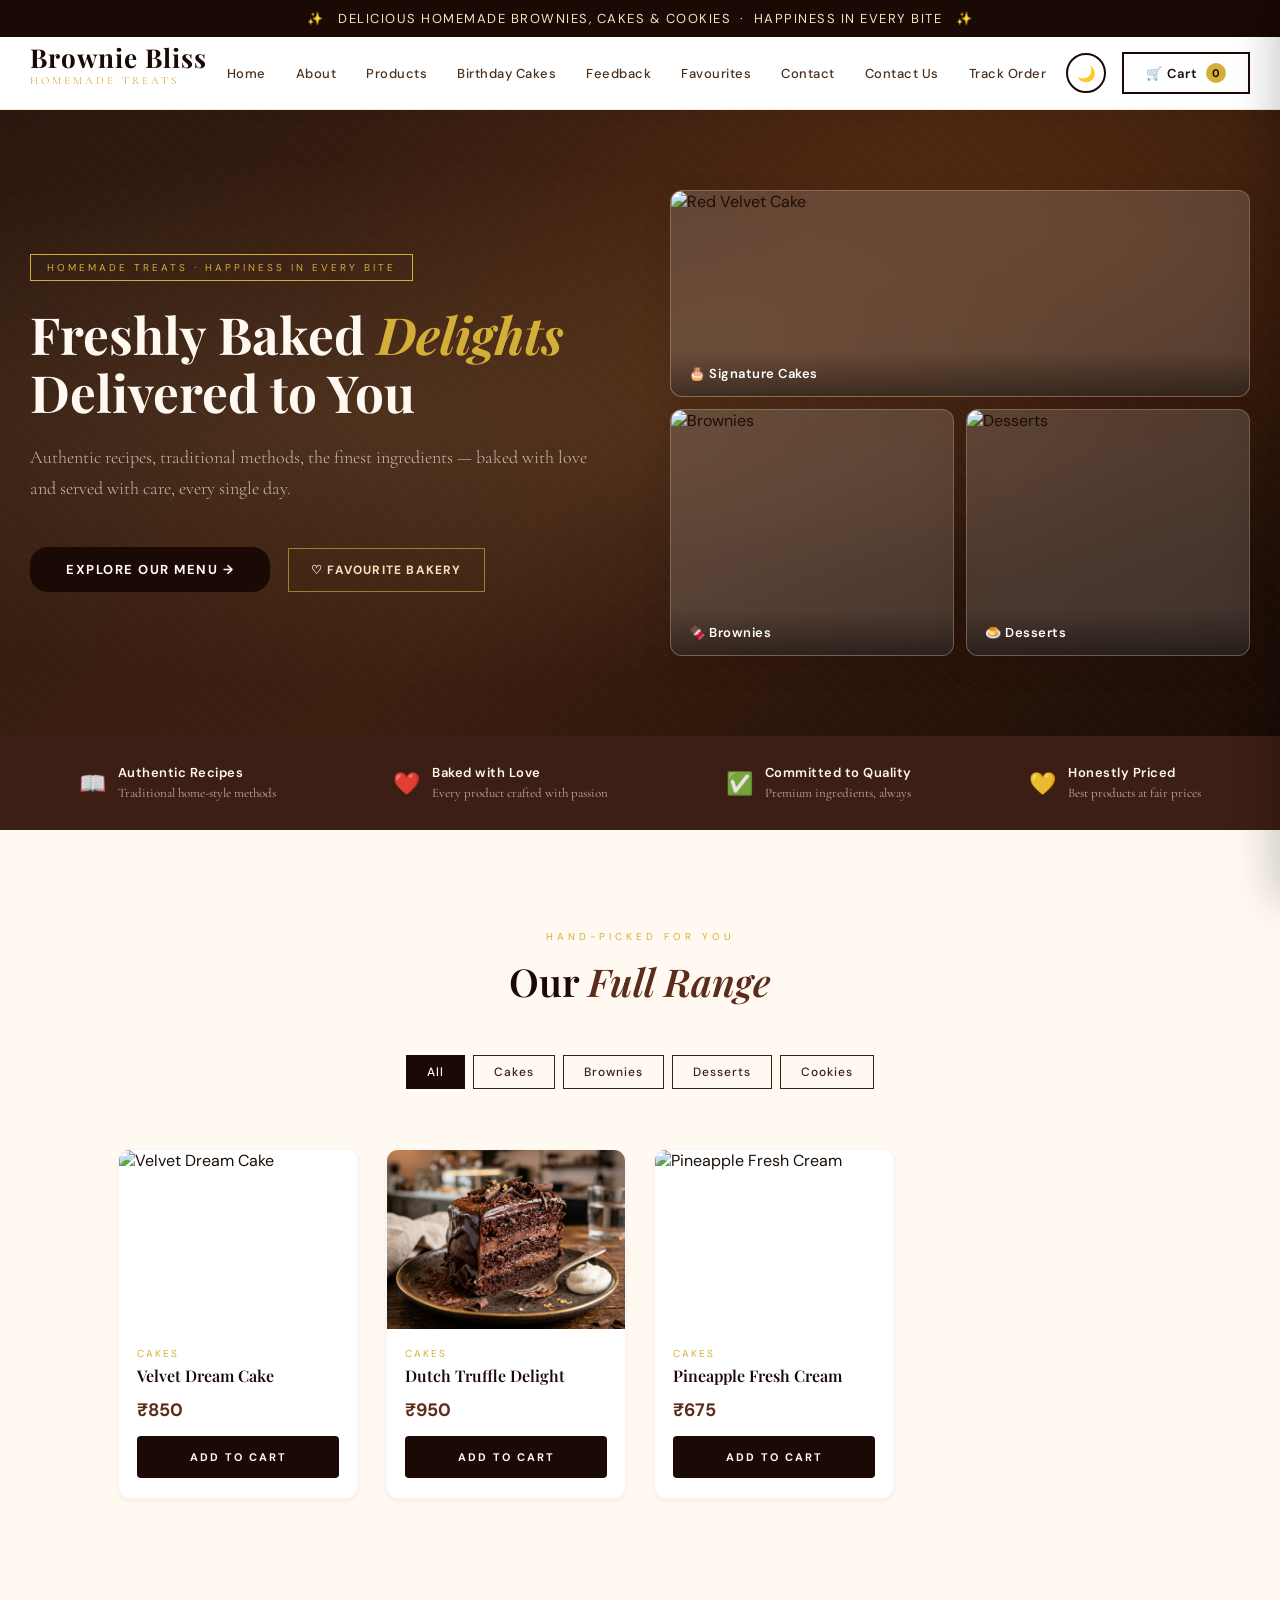
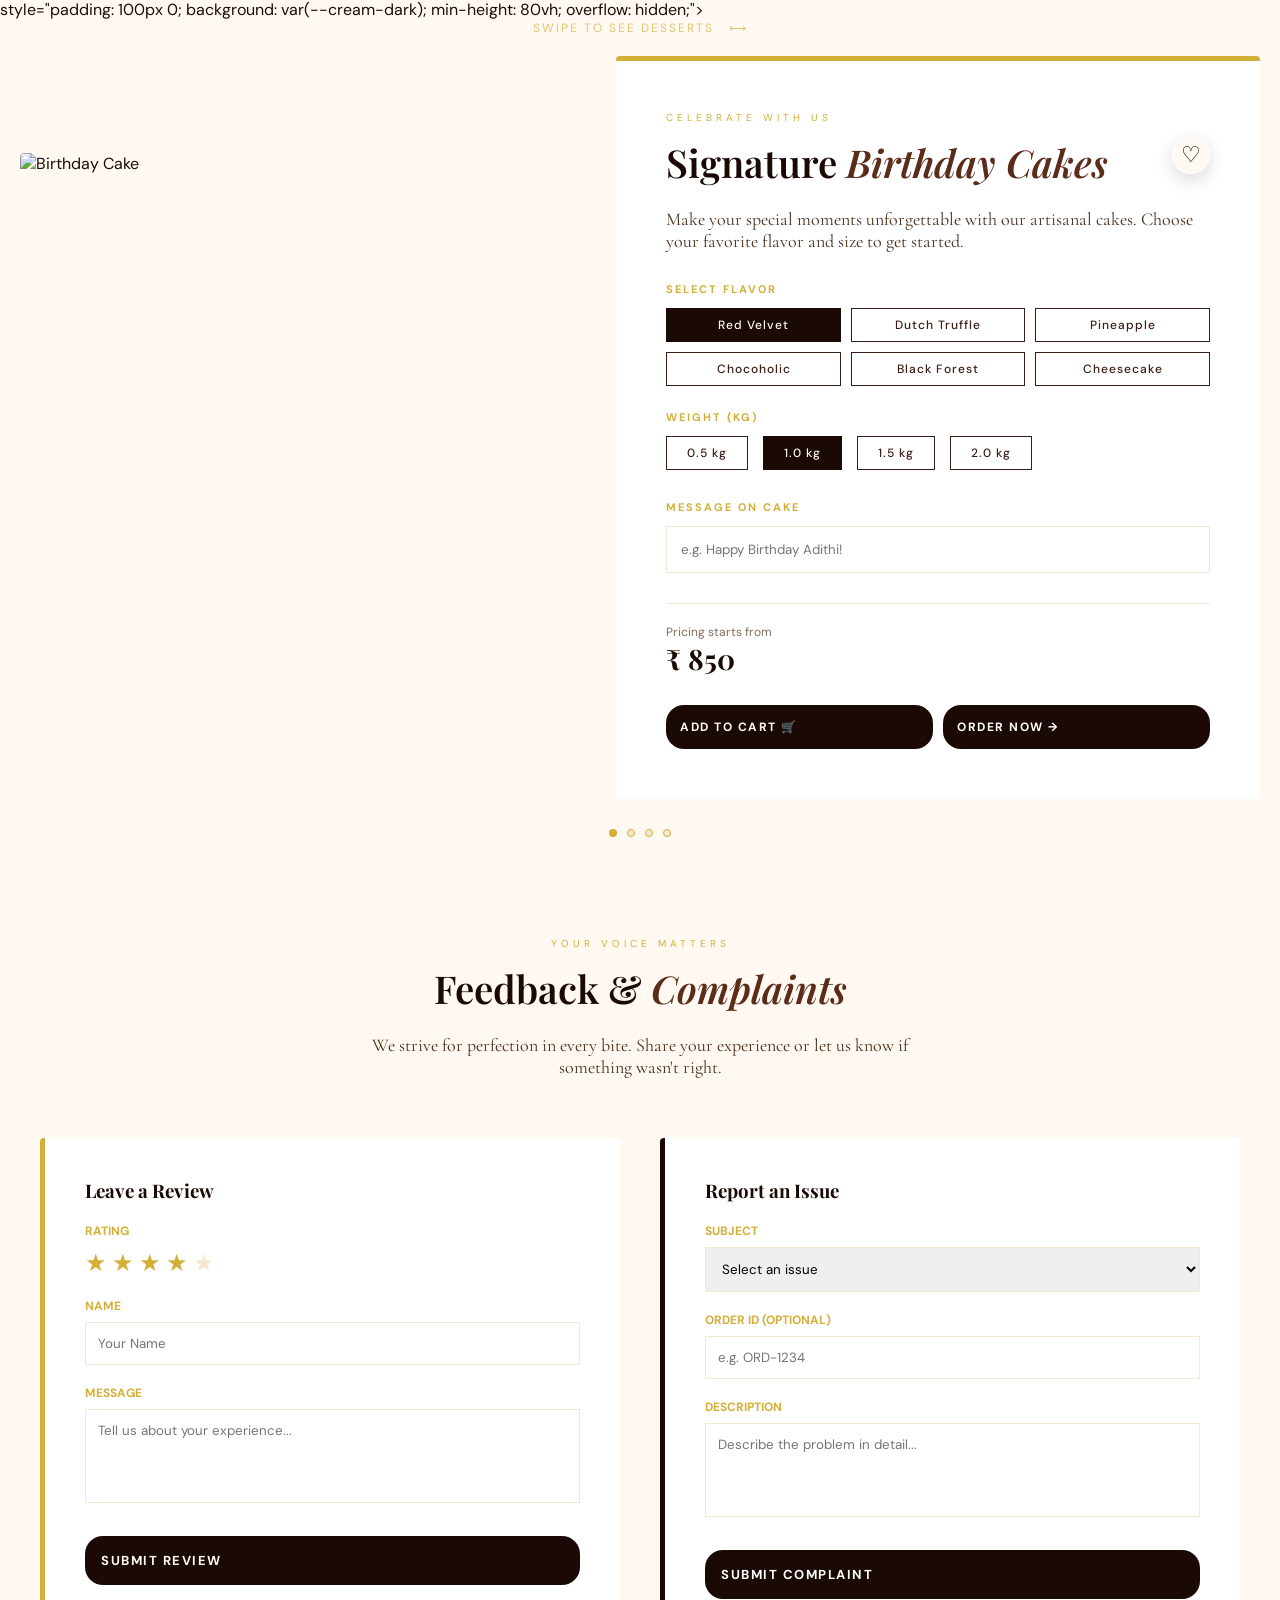
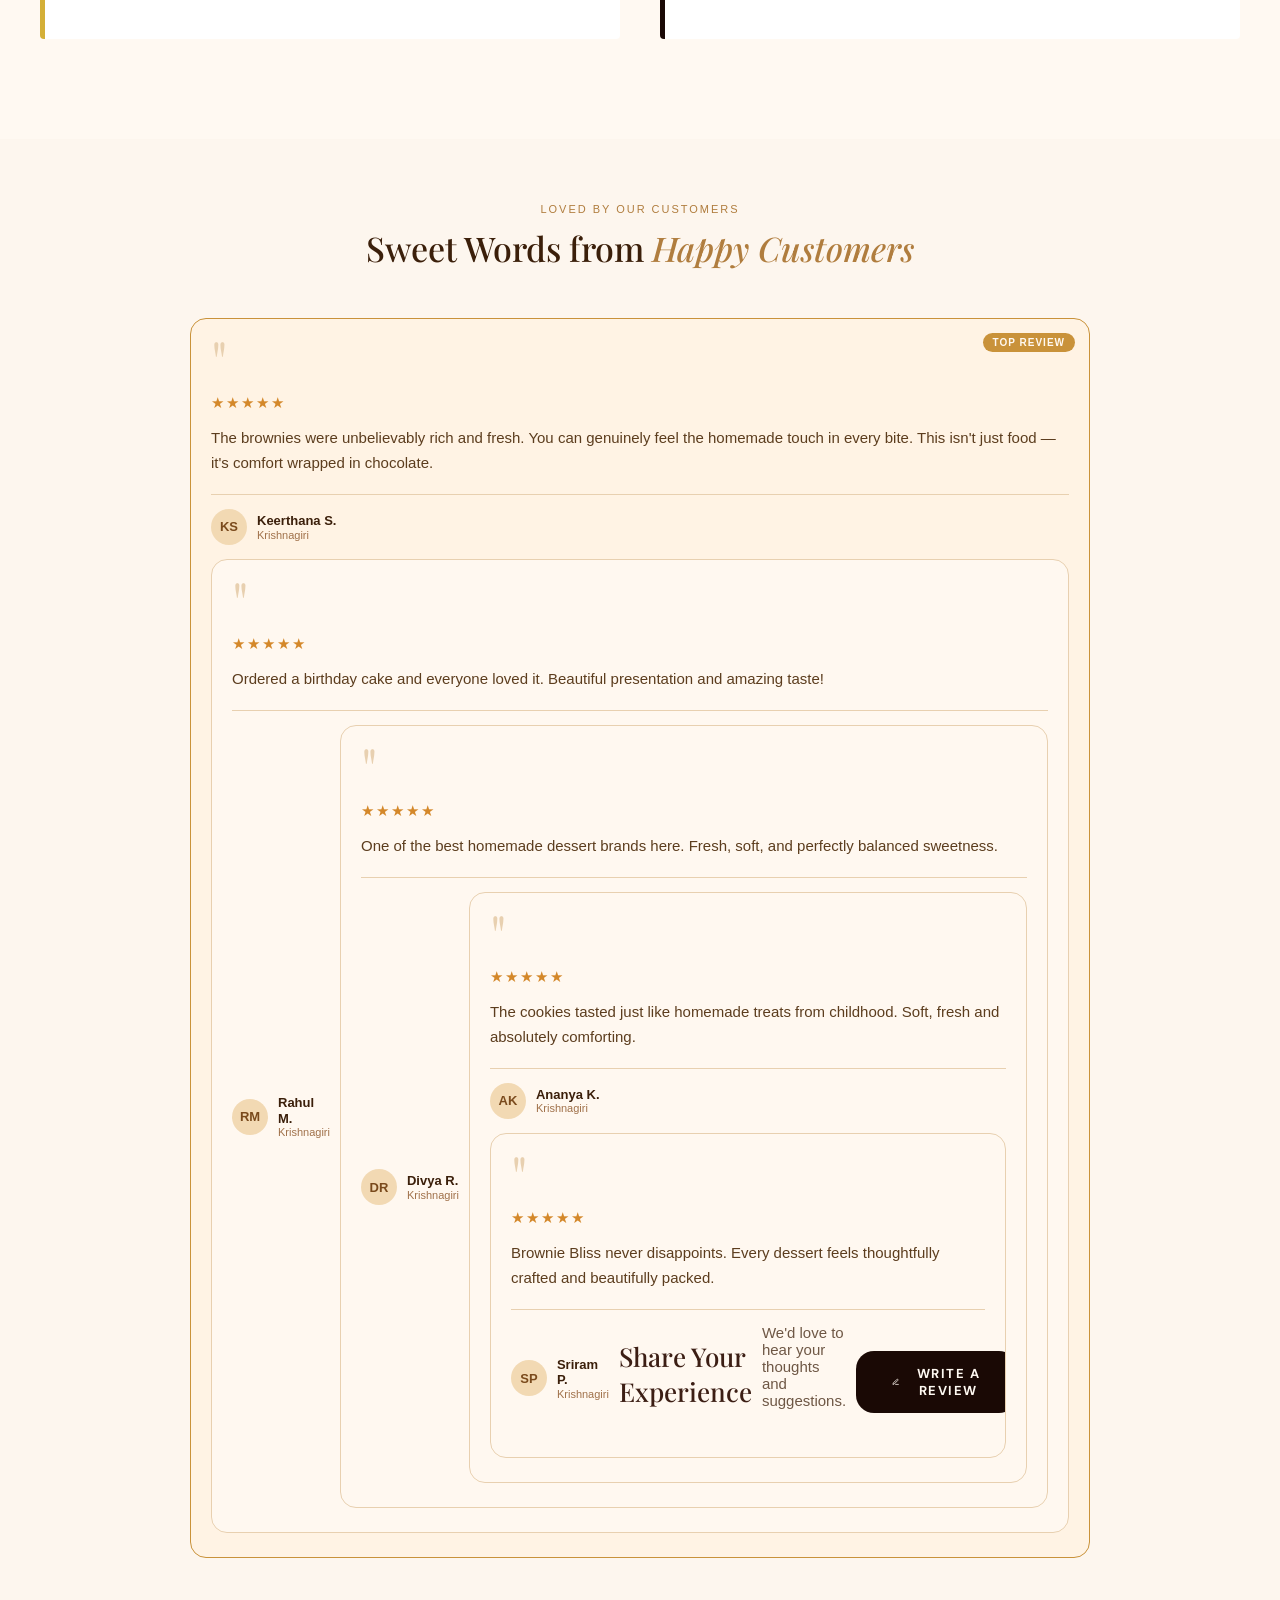
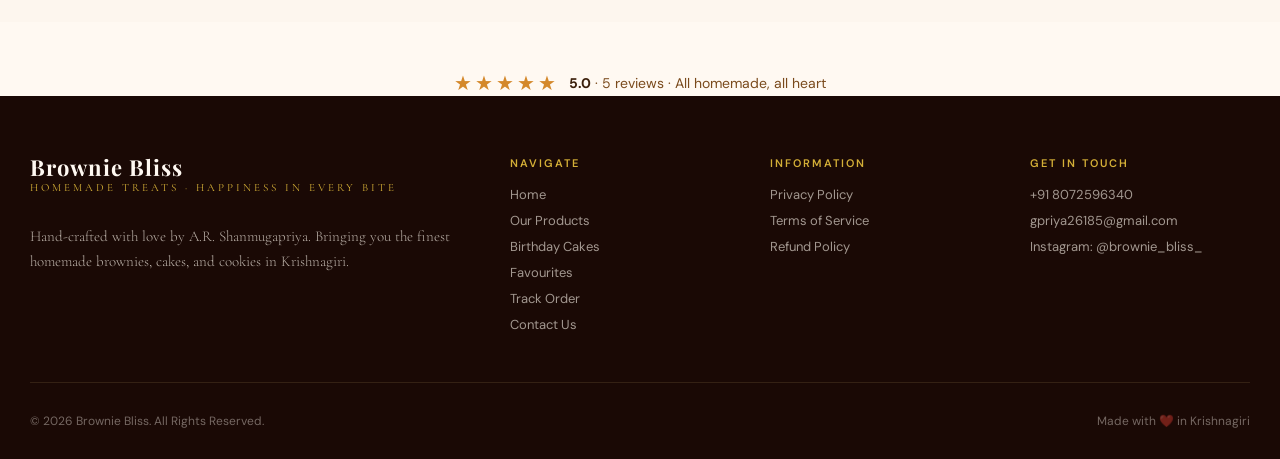
==== commit 77ccd215: "Resolve merge conflicts - merge feature/form-validation with main" ====
--- a/public/index.html
+++ b/public/index.html
@@ -42,7 +42,8 @@
         <a href="index.html#birthday">Birthday Cakes</a>
         <a href="#feedback">Feedback</a>
         <a href="favourites.html">Favourites <span class="nav-count" data-favourites-count style="display:none">0</span></a>
-        <a href="contact.html">Contact</a>
+        <a href="index.html#contact">Contact</a>
+        <a href="contact.html">Contact Us</a>
         <a href="track.html">Track Order</a>
       </nav>
       <button class="menu-toggle" onclick="toggleMenu()">
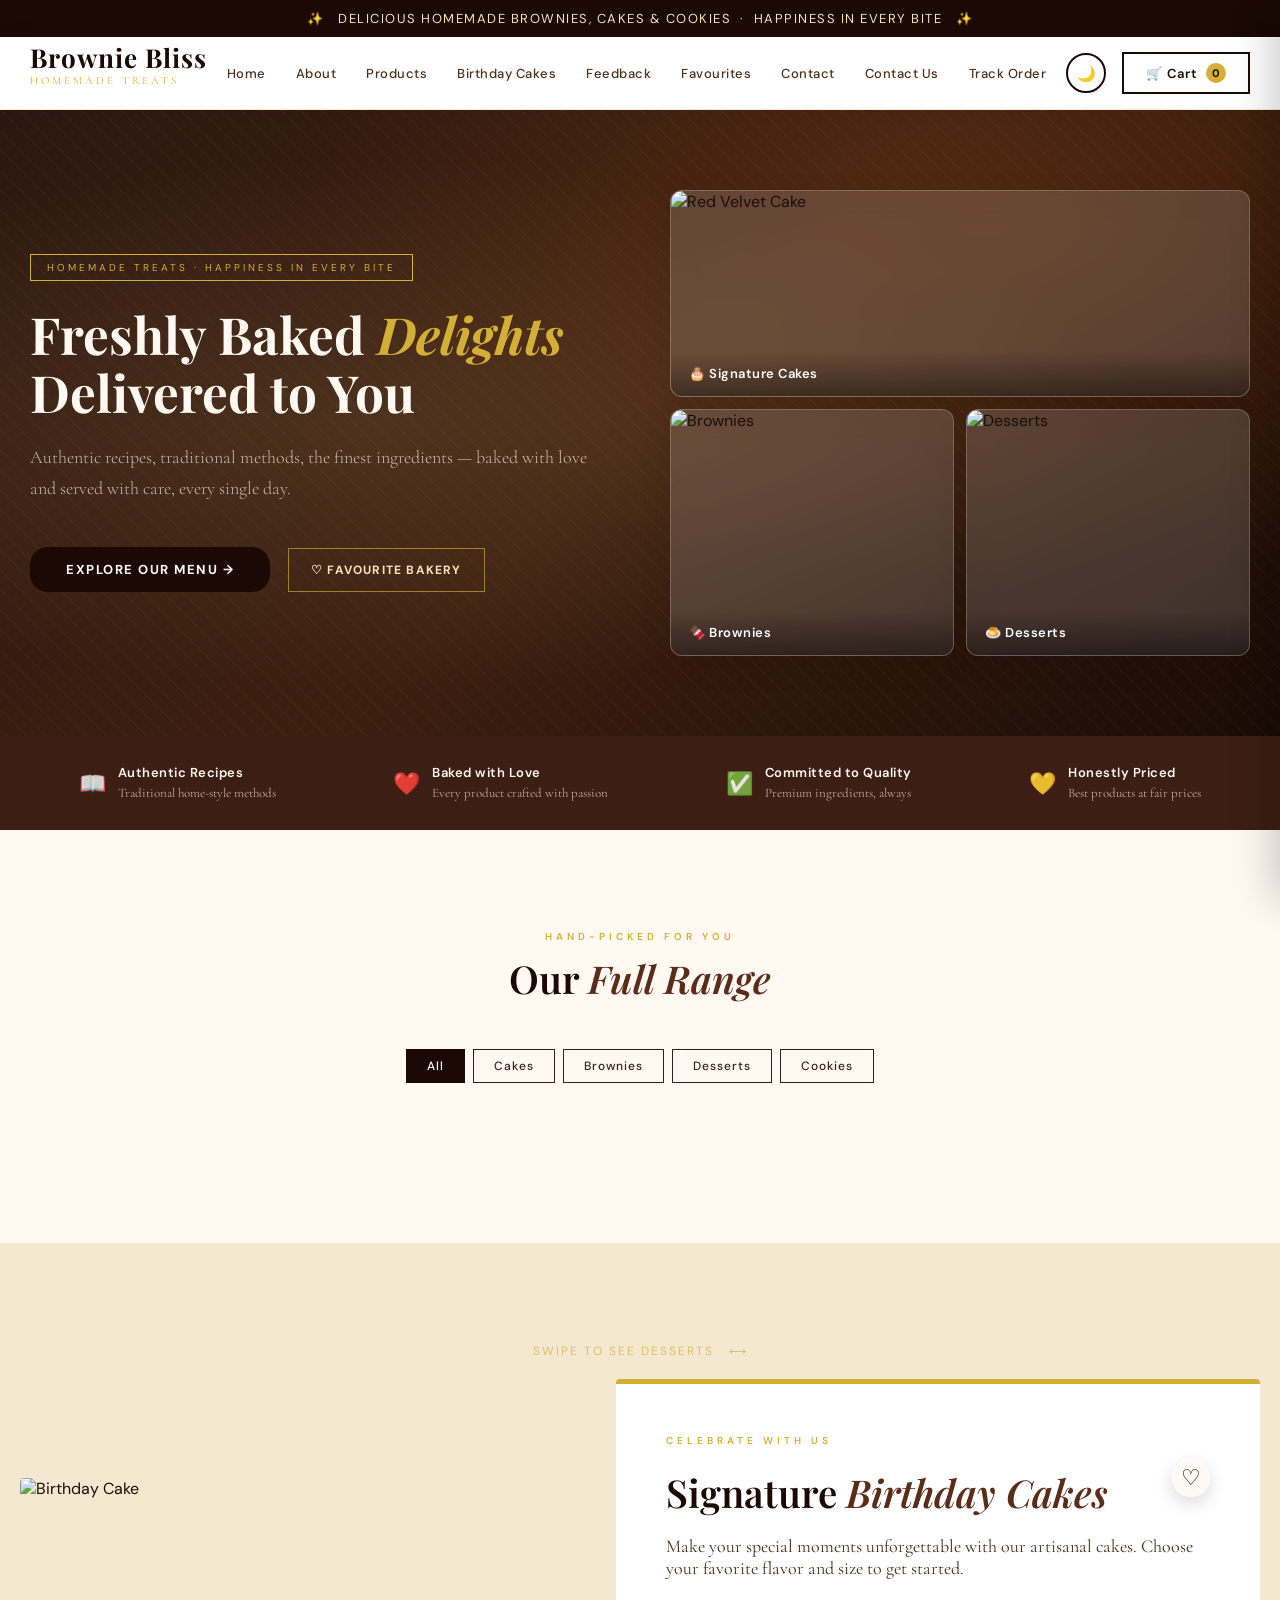
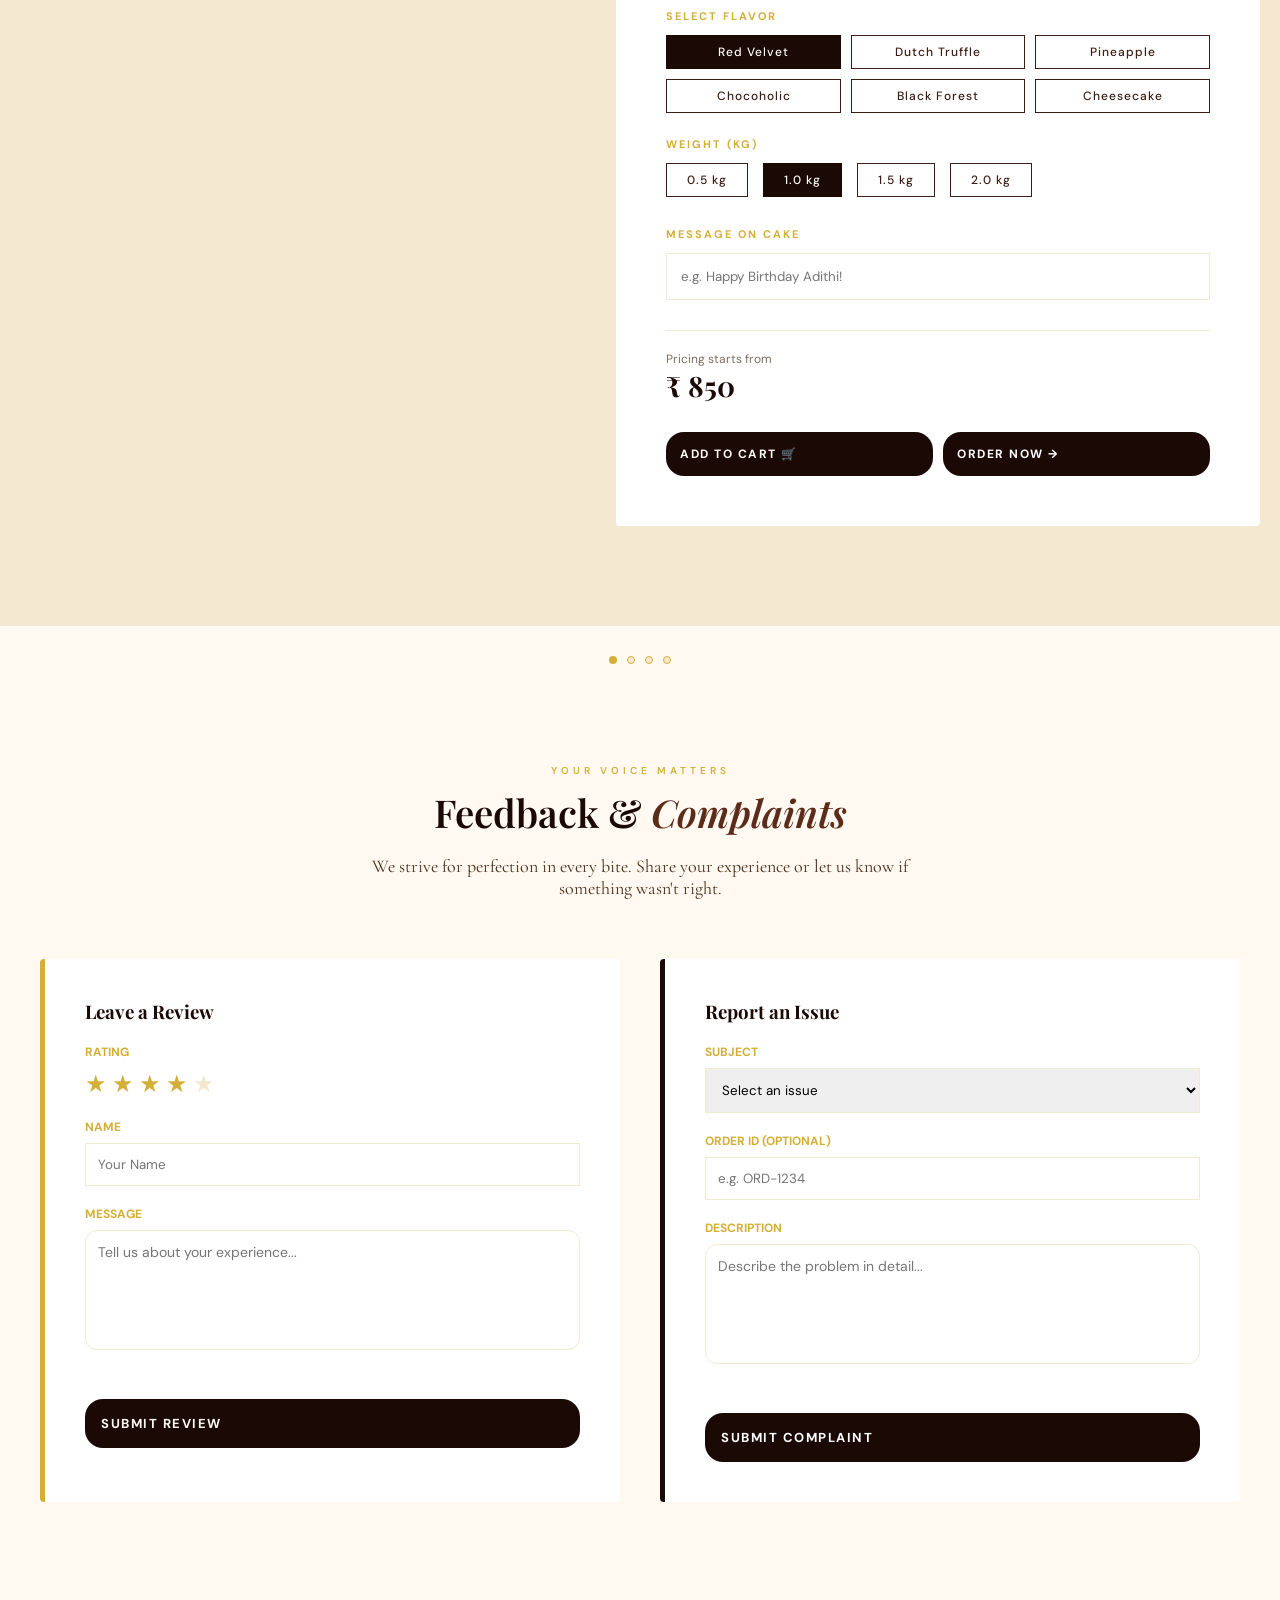
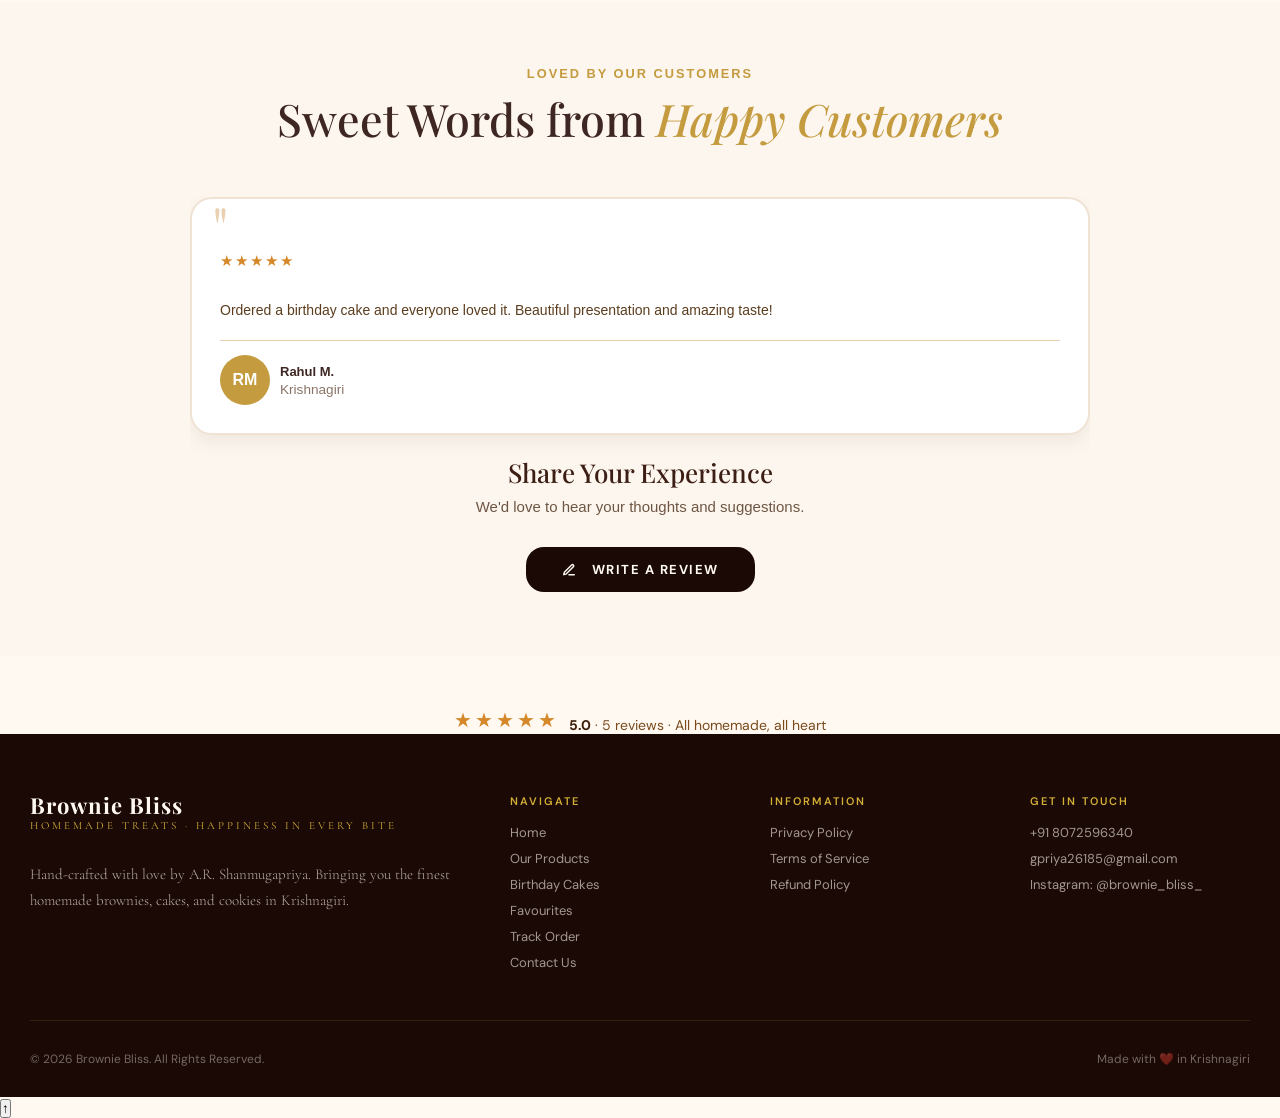
==== commit a4cddbe7: "Merge branch 'main' into cursor" ====
--- a/public/index.html
+++ b/public/index.html
@@ -10,14 +10,14 @@
     href="https://fonts.googleapis.com/css2?family=Playfair+Display:ital,wght@0,400;0,600;0,700;1,400&family=Cormorant+Garamond:wght@300;400;500&family=DM+Sans:wght@300;400;500&display=swap"
     rel="stylesheet">
   <link rel="stylesheet" href="style.css">
-  
+
   <!-- Theme init: sets dark class synchronously before first paint (no flash) -->
   <script>
     (function () {
       try {
         var t = localStorage.getItem('bb_theme') || 'light';
         if (t === 'dark') document.documentElement.classList.add('dark');
-      } catch (_) {}
+      } catch (_) { }
     })();
   </script>
 </head>
@@ -41,17 +41,18 @@
         <a href="products.html">Products</a>
         <a href="index.html#birthday">Birthday Cakes</a>
         <a href="#feedback">Feedback</a>
-        <a href="favourites.html">Favourites <span class="nav-count" data-favourites-count style="display:none">0</span></a>
+        <a href="favourites.html">Favourites <span class="nav-count" data-favourites-count
+            style="display:none">0</span></a>
         <a href="index.html#contact">Contact</a>
         <a href="contact.html">Contact Us</a>
         <a href="track.html">Track Order</a>
       </nav>
       <button class="menu-toggle" onclick="toggleMenu()">
-  ☰
-</button>
+        ☰
+      </button>
       <div class="header-actions">
-        <button id="themeToggleBtn" class="theme-toggle-btn" onclick="toggleTheme()"
-          aria-label="Toggle dark mode" title="Toggle dark mode">
+        <button id="themeToggleBtn" class="theme-toggle-btn" onclick="toggleTheme()" aria-label="Toggle dark mode"
+          title="Toggle dark mode">
           <span id="themeIcon">🌙</span>
         </button>
         <button class="cart-btn" onclick="openCart()">
@@ -61,153 +62,142 @@
       </div>
     </div>
   </header>
-<div class="mobile-menu" id="mobileMenu">
-  <a href="index.html#home">Home</a>
-  <a href="products.html">Products</a>
-  <a href="index.html#birthday">Birthday Cakes</a>
-  <a href="index.html#contact">Contact</a>
-  <a href="track.html">Track Order</a>
-</div>
-<!-- HERO -->
-<section class="hero">
-  <div class="hero-bg"></div>
-  <div class="hero-pattern"></div>
-
-  <div class="hero-content">
-
-    <div class="hero-text" data-aos="fade-right">
-
-      <span class="hero-badge">
-        Homemade Treats · Happiness in every bite
-      </span>
-
-      <h1 class="hero-title">
-        Freshly Baked <em>Delights</em><br>
-        Delivered to You
-      </h1>
-
-      <p class="hero-desc">
-        Authentic recipes, traditional methods, the finest ingredients —
-        baked with love and served with care, every single day.
-      </p>
-
-      <a href="#products" class="hero-cta" style="text-decoration: none;">
-        Explore Our Menu &rarr;
-      </a>
-
-      <button
-        class="hero-favourite-btn"
-        type="button"
-        data-fav-type="bakeries"
-        data-fav-id="brownie-bliss"
-        aria-pressed="false"
-        onclick="toggleBakeryFavourite()">
-
-        &#9825; Favourite Bakery
-
-      </button>
-
-    </div>
-
-    <div class="hero-visual" data-aos="fade-left">
-
-      <div class="hero-card">
-
-        <img
-          src="https://theobroma.in/cdn/shop/files/redvelvet-theo.jpg?v=1701321860"
-          alt="Red Velvet Cake">
-
-        <div class="hero-card-label">
-          🎂 Signature Cakes
-        </div>
-
-      </div>
-
-      <div class="hero-card">
-
-        <img
-          src="https://theobroma.in/cdn/shop/files/OverloadBrownie_400x400.jpg?v=1711183338"
-          alt="Brownies">
-
-        <div class="hero-card-label">
-          🍫 Brownies
-        </div>
-
-      </div>
-
-      <div class="hero-card">
-
-        <img
-          src="https://theobroma.in/cdn/shop/files/Delicacies-04.jpg?v=1681320427"
-          alt="Desserts">
-
-        <div class="hero-card-label">
-          🍮 Desserts
-        </div>
-
-      </div>
-
-    </div>
-
+  <div class="mobile-menu" id="mobileMenu">
+    <a href="index.html#home">Home</a>
+    <a href="products.html">Products</a>
+    <a href="index.html#birthday">Birthday Cakes</a>
+    <a href="index.html#contact">Contact</a>
+    <a href="track.html">Track Order</a>
   </div>
-</section>
+  <!-- HERO -->
+  <section class="hero">
+    <div class="hero-bg"></div>
+    <div class="hero-pattern"></div>
+
+    <div class="hero-content">
+
+      <div class="hero-text" data-aos="fade-right">
+
+        <span class="hero-badge">
+          Homemade Treats · Happiness in every bite
+        </span>
+
+        <h1 class="hero-title">
+          Freshly Baked <em>Delights</em><br>
+          Delivered to You
+        </h1>
+
+        <p class="hero-desc">
+          Authentic recipes, traditional methods, the finest ingredients —
+          baked with love and served with care, every single day.
+        </p>
+
+        <a href="#products" class="hero-cta" style="text-decoration: none;">
+          Explore Our Menu &rarr;
+        </a>
+
+        <button class="hero-favourite-btn" type="button" data-fav-type="bakeries" data-fav-id="brownie-bliss"
+          aria-pressed="false" onclick="toggleBakeryFavourite()">
+
+          &#9825; Favourite Bakery
+
+        </button>
+
+      </div>
+
+      <div class="hero-visual" data-aos="fade-left">
+
+        <div class="hero-card">
+
+          <img src="https://theobroma.in/cdn/shop/files/redvelvet-theo.jpg?v=1701321860" alt="Red Velvet Cake">
+
+          <div class="hero-card-label">
+            🎂 Signature Cakes
+          </div>
+
+        </div>
+
+        <div class="hero-card">
+
+          <img src="https://theobroma.in/cdn/shop/files/OverloadBrownie_400x400.jpg?v=1711183338" alt="Brownies">
+
+          <div class="hero-card-label">
+            🍫 Brownies
+          </div>
+
+        </div>
+
+        <div class="hero-card">
+
+          <img src="https://theobroma.in/cdn/shop/files/Delicacies-04.jpg?v=1681320427" alt="Desserts">
+
+          <div class="hero-card-label">
+            🍮 Desserts
+          </div>
+
+        </div>
+
+      </div>
+
+    </div>
+  </section>
   <!-- VALUES STRIP -->
-<div class="values-strip" id="about">
-
-  <div class="values-inner" data-aos="fade-up">
-
-    <div class="value-item">
-      <span class="value-icon">📖</span>
-
-      <div class="value-text">
-        <strong>Authentic Recipes</strong>
-        <span>Traditional home-style methods</span>
-      </div>
-    </div>
-
-    <div class="value-item">
-      <span class="value-icon">❤️</span>
-
-      <div class="value-text">
-        <strong>Baked with Love</strong>
-        <span>Every product crafted with passion</span>
-      </div>
-    </div>
-
-    <div class="value-item">
-      <span class="value-icon">✅</span>
-
-      <div class="value-text">
-        <strong>Committed to Quality</strong>
-        <span>Premium ingredients, always</span>
-      </div>
-    </div>
-
-    <div class="value-item">
-      <span class="value-icon">💛</span>
-
-      <div class="value-text">
-        <strong>Honestly Priced</strong>
-        <span>Best products at fair prices</span>
-      </div>
-    </div>
-
+  <div class="values-strip" id="about">
+
+    <div class="values-inner" data-aos="fade-up">
+
+      <div class="value-item">
+        <span class="value-icon">📖</span>
+
+        <div class="value-text">
+          <strong>Authentic Recipes</strong>
+          <span>Traditional home-style methods</span>
+        </div>
+      </div>
+
+      <div class="value-item">
+        <span class="value-icon">❤️</span>
+
+        <div class="value-text">
+          <strong>Baked with Love</strong>
+          <span>Every product crafted with passion</span>
+        </div>
+      </div>
+
+      <div class="value-item">
+        <span class="value-icon">✅</span>
+
+        <div class="value-text">
+          <strong>Committed to Quality</strong>
+          <span>Premium ingredients, always</span>
+        </div>
+      </div>
+
+      <div class="value-item">
+        <span class="value-icon">💛</span>
+
+        <div class="value-text">
+          <strong>Honestly Priced</strong>
+          <span>Best products at fair prices</span>
+        </div>
+      </div>
+
+    </div>
   </div>
-</div>
   <!-- PRODUCTS SECTION -->
   <section class="products-section" id="products" style="padding: 100px 30px; background: var(--cream);">
     <div class="products-inner">
       <div class="section-header" data-aos="fade-up">
 
-  <span class="section-label">
-    Hand-picked for you
-  </span>
-
-  <h2 class="section-title">
-    Our <em>Full Range</em>
-  </h2>
-
-</div>
+        <span class="section-label">
+          Hand-picked for you
+        </span>
+
+        <h2 class="section-title">
+          Our <em>Full Range</em>
+        </h2>
+
+      </div>
 
       <div class="filter-tabs" style="margin-bottom: 60px;">
         <button class="filter-tab active" onclick="filterProducts('all', this)">All</button>
@@ -222,341 +212,371 @@
   </section>
 
   <!-- BIRTHDAY & DESSERT SLIDER SECTION -->
-  <section class="birthday-section" data-aos="fade-up"></section>
-    style="padding: 100px 0; background: var(--cream-dark); min-height: 80vh; overflow: hidden;">
-    
-    <!-- Slider Hint -->
-    <div style="text-align: center; margin-bottom: 20px; font-size: 12px; color: var(--gold); letter-spacing: 2px; text-transform: uppercase; opacity: 0.7;">
-      Swipe to see Desserts &nbsp; ⟷
-    </div>
-
-    <div class="birthday-slider" style="display: flex; overflow-x: auto; scroll-snap-type: x mandatory; -webkit-overflow-scrolling: touch; scroll-behavior: smooth;">
-      
-      <!-- SLIDE 1: BIRTHDAY CAKES -->
-      <div class="bday-slide" style="flex: 0 0 100%; padding: 0 20px; box-sizing: border-box;"; scroll-snap-align: start; padding: 0 30px;">
-        <div class="birthday-grid">
-          <div class="birthday-visual">
-            <img id="birthdayCakeImg" src="https://theobroma.in/cdn/shop/files/redvelvet-theo.jpg?v=1701321860"
-              alt="Birthday Cake"
-              style="width: 100%; height: clamp(250px, 50vw, 550px); object-fit: cover; border-radius: 4px; box-shadow: var(--shadow);">
-          </div>
-          <div class="birthday-card"
-            style="background: var(--white); padding: clamp(20px, 4vw, 50px); border-radius: 4px; box-shadow: var(--shadow); border-top: 5px solid var(--gold);">
-            <span class="section-label">Celebrate with Us</span>
-            <div class="birthday-title-row">
-              <h2 class="section-title" style="margin-bottom: 20px;">Signature <em>Birthday Cakes</em></h2>
-              <button id="birthdayFavoriteBtn" class="favorite-btn favorite-btn-inline" type="button"
-                aria-label="Toggle birthday cake favourite" aria-pressed="false" onclick="toggleBirthdayFavourite()">&#9825;</button>
-            </div>
-            <p
-              style="margin-bottom: 30px; color: var(--text-mid); font-family: 'Cormorant Garamond', serif; font-size: 18px;">
-              Make your special moments unforgettable with our artisanal cakes. Choose your favorite flavor and
-              size to get
-              started.
-            </p>
-    
-            <div style="margin-bottom: 24px;">
-              <label
-                style="display: block; font-size: 11px; letter-spacing: 2px; text-transform: uppercase; color: var(--gold); margin-bottom: 12px; font-weight: 700;">Select
-                Flavor</label>
-              <div style="display: grid; gap: 10px;" class="responsive-grid">
-      <button class="filter-tab flavor-btn active" onclick="updateBirthdayCake('Red Velvet')">
-        Red Velvet
-      </button>
-    
-      <button class="filter-tab flavor-btn" onclick="updateBirthdayCake('Dutch Truffle')">
-        Dutch Truffle
-      </button>
-    
-      <button class="filter-tab flavor-btn" onclick="updateBirthdayCake('Pineapple')">
-        Pineapple
-      </button>
-    
-      <button class="filter-tab flavor-btn" onclick="updateBirthdayCake('Chocoholic')">
-        Chocoholic
-      </button>
-    
-      <button class="filter-tab flavor-btn" onclick="updateBirthdayCake('Black Forest')">
-        Black Forest
-      </button>
-    
-      <button class="filter-tab flavor-btn" onclick="updateBirthdayCake('Cheesecake')">
-        Cheesecake
-      </button>
-    </div>
-            </div>
-    
-            <div style="margin-bottom: 30px;">
-              <label
-                style="display: block; font-size: 11px; letter-spacing: 2px; text-transform: uppercase; color: var(--gold); margin-bottom: 12px; font-weight: 700;">Weight
-                (kg)</label>
-              <div style="display: flex; flex-wrap: wrap; gap: 15px;">
-                <button class="filter-tab" onclick="setCakeWeight('0.5')">0.5 kg</button>
-                <button class="filter-tab active" onclick="setCakeWeight('1.0')">1.0 kg</button>
-                <button class="filter-tab" onclick="setCakeWeight('1.5')">1.5 kg</button>
-                <button class="filter-tab" onclick="setCakeWeight('2.0')">2.0 kg</button>
+  <section class="birthday-section" data-aos="fade-up"
+  style="padding: 100px 0; background: var(--cream-dark); min-height: 80vh; overflow: hidden;">
+
+  <!-- Slider Hint -->
+  <div
+    style="text-align: center; margin-bottom: 20px; font-size: 12px; color: var(--gold); letter-spacing: 2px; text-transform: uppercase; opacity: 0.7;">
+    Swipe to see Desserts &nbsp; ⟷
+  </div>
+
+  <div class="birthday-slider"
+    style="display: flex; overflow-x: auto; scroll-snap-type: x mandatory; -webkit-overflow-scrolling: touch; scroll-behavior: smooth;">
+
+    <!-- SLIDE 1: BIRTHDAY CAKES -->
+    <div class="bday-slide" style="flex: 0 0 100%; padding: 0 20px; box-sizing: border-box;" ; scroll-snap-align: start;
+      padding: 0 30px;">
+      <div class="birthday-grid">
+        <div class="birthday-visual">
+          <img id="birthdayCakeImg" src="https://theobroma.in/cdn/shop/files/redvelvet-theo.jpg?v=1701321860"
+            alt="Birthday Cake"
+            style="width: 100%; height: clamp(250px, 50vw, 550px); object-fit: cover; border-radius: 4px; box-shadow: var(--shadow);">
+        </div>
+        <div class="birthday-card"
+          style="background: var(--white); padding: clamp(20px, 4vw, 50px); border-radius: 4px; box-shadow: var(--shadow); border-top: 5px solid var(--gold);">
+          <span class="section-label">Celebrate with Us</span>
+          <div class="birthday-title-row">
+            <h2 class="section-title" style="margin-bottom: 20px;">Signature <em>Birthday Cakes</em></h2>
+            <button id="birthdayFavoriteBtn" class="favorite-btn favorite-btn-inline" type="button"
+              aria-label="Toggle birthday cake favourite" aria-pressed="false"
+              onclick="toggleBirthdayFavourite()">&#9825;</button>
+          </div>
+          <p
+            style="margin-bottom: 30px; color: var(--text-mid); font-family: 'Cormorant Garamond', serif; font-size: 18px;">
+            Make your special moments unforgettable with our artisanal cakes. Choose your favorite flavor and
+            size to get
+            started.
+          </p>
+
+          <div style="margin-bottom: 24px;">
+            <label
+              style="display: block; font-size: 11px; letter-spacing: 2px; text-transform: uppercase; color: var(--gold); margin-bottom: 12px; font-weight: 700;">Select
+              Flavor</label>
+            <div style="display: grid; gap: 10px;" class="responsive-grid">
+              <button class="filter-tab flavor-btn active" onclick="updateBirthdayCake('Red Velvet')">
+                Red Velvet
+              </button>
+
+              <button class="filter-tab flavor-btn" onclick="updateBirthdayCake('Dutch Truffle')">
+                Dutch Truffle
+              </button>
+
+              <button class="filter-tab flavor-btn" onclick="updateBirthdayCake('Pineapple')">
+                Pineapple
+              </button>
+
+              <button class="filter-tab flavor-btn" onclick="updateBirthdayCake('Chocoholic')">
+                Chocoholic
+              </button>
+
+              <button class="filter-tab flavor-btn" onclick="updateBirthdayCake('Black Forest')">
+                Black Forest
+              </button>
+
+              <button class="filter-tab flavor-btn" onclick="updateBirthdayCake('Cheesecake')">
+                Cheesecake
+              </button>
+            </div>
+          </div>
+
+          <div style="margin-bottom: 30px;">
+            <label
+              style="display: block; font-size: 11px; letter-spacing: 2px; text-transform: uppercase; color: var(--gold); margin-bottom: 12px; font-weight: 700;">Weight
+              (kg)</label>
+            <div style="display: flex; flex-wrap: wrap; gap: 15px;">
+              <button class="filter-tab" onclick="setCakeWeight('0.5')">0.5 kg</button>
+              <button class="filter-tab active" onclick="setCakeWeight('1.0')">1.0 kg</button>
+              <button class="filter-tab" onclick="setCakeWeight('1.5')">1.5 kg</button>
+              <button class="filter-tab" onclick="setCakeWeight('2.0')">2.0 kg</button>
+            </div>
+          </div>
+
+          <div style="margin-bottom: 30px;">
+            <label
+              style="display: block; font-size: 11px; letter-spacing: 2px; text-transform: uppercase; color: var(--gold); margin-bottom: 12px; font-weight: 700;">Message
+              on Cake</label>
+            <input type="text" id="cakeMessage" placeholder="e.g. Happy Birthday Adithi!"
+              style="width: 100%; padding: 14px; border: 1px solid var(--cream-dark); outline: none; font-family: 'DM Sans', sans-serif;">
+          </div>
+
+          <div
+            style="display: flex; flex-direction: column; gap: 10px; padding-top: 20px; border-top: 1px solid var(--cream-dark);">
+            <div style="display: flex; justify-content: space-between; align-items: center; margin-bottom: 10px;">
+              <div>
+                <span style="display: block; font-size: 12px; color: var(--text-mid); opacity: 0.7;">Pricing
+                  starts
+                  from</span>
+                <span id="cakePrice"
+                  style="font-family: 'Playfair Display', serif; font-size: 28px; font-weight: 700; color: var(--brown-dark);">₹
+                  850</span>
               </div>
             </div>
-    
-            <div style="margin-bottom: 30px;">
-              <label
-                style="display: block; font-size: 11px; letter-spacing: 2px; text-transform: uppercase; color: var(--gold); margin-bottom: 12px; font-weight: 700;">Message
-                on Cake</label>
-              <input type="text" id="cakeMessage" placeholder="e.g. Happy Birthday Adithi!"
-                style="width: 100%; padding: 14px; border: 1px solid var(--cream-dark); outline: none; font-family: 'DM Sans', sans-serif;">
-            </div>
-    
-            <div
-              style="display: flex; flex-direction: column; gap: 10px; padding-top: 20px; border-top: 1px solid var(--cream-dark);">
-              <div style="display: flex; justify-content: space-between; align-items: center; margin-bottom: 10px;">
-                <div>
-                  <span style="display: block; font-size: 12px; color: var(--text-mid); opacity: 0.7;">Pricing
-                    starts
-                    from</span>
-                  <span id="cakePrice"
-                    style="font-family: 'Playfair Display', serif; font-size: 28px; font-weight: 700; color: var(--brown-dark);">₹
-                    850</span>
-                </div>
+            <div style="display: grid; grid-template-columns: 1fr 1fr; gap: 10px;">
+              <button class="hero-cta" style="padding: 14px; font-size: 12px;" onclick="addBirthdayToCart()">
+                Add to Cart 🛒
+              </button>
+              <button class="hero-cta"
+                style="padding: 14px; font-size: 12px; background: var(--brown-dark); color: var(--white);"
+                onclick="openCheckout()">
+                Order Now &rarr;
+              </button>
+            </div>
+          </div>
+        </div>
+      </div>
+    </div>
+
+    <!-- SLIDE 2: DESSERTS -->
+    <div class="bday-slide" style="flex: 0 0 100%; padding: 0 20px; box-sizing: border-box;" ; scroll-snap-align: start;
+      padding: 0 30px;">
+      <div class="birthday-grid">
+        <div class="birthday-visual">
+          <img id="dessertImg" src="https://theobroma.in/cdn/shop/files/Delicacies-04.jpg?v=1681320427" alt="Desserts"
+            style="width: 100%; height: clamp(250px, 60vw, 550px); object-fit: cover; border-radius: 4px; box-shadow: var(--shadow);">
+        </div>
+        <div class="birthday-card"
+          style="background: var(--white); padding: 50px; border-radius: 4px; box-shadow: var(--shadow); border-top: 5px solid var(--gold);">
+          <span class="section-label">Sweet Treats</span>
+          <h2 class="section-title" style="margin-bottom: 20px;">Exquisite <em>Desserts</em></h2>
+          <p
+            style="margin-bottom: 30px; color: var(--text-mid); font-family: 'Cormorant Garamond', serif; font-size: 18px;">
+            Indulge in our curated collection of fine desserts. From macarons to cheesecakes, every bite is a
+            celebration of flavor and craftsmanship.
+          </p>
+
+          <div style="margin-bottom: 24px;">
+            <label
+              style="display: block; font-size: 11px; letter-spacing: 2px; text-transform: uppercase; color: var(--gold); margin-bottom: 12px; font-weight: 700;">Select
+              Variety</label>
+            <div class="responsive-grid" style="display: grid; gap: 10px;">
+              <button class="filter-tab active">Macarons</button>
+              <button class="filter-tab">Tarts</button>
+              <button class="filter-tab">Pastries</button>
+              <button class="filter-tab">Cupcakes</button>
+              <button class="filter-tab">Mousse</button>
+              <button class="filter-tab">Donuts</button>
+            </div>
+          </div>
+
+          <div style="margin-bottom: 30px;">
+            <label
+              style="display: block; font-size: 11px; letter-spacing: 2px; text-transform: uppercase; color: var(--gold); margin-bottom: 12px; font-weight: 700;">Box
+              Size</label>
+            <div style="display: flex; flex-wrap: wrap; gap: 15px;">
+              <button class="filter-tab">Box of 2</button>
+              <button class="filter-tab active">Box of 4</button>
+              <button class="filter-tab">Box of 6</button>
+              <button class="filter-tab">Box of 12</button>
+            </div>
+          </div>
+
+          <div style="margin-bottom: 30px;">
+            <label
+              style="display: block; font-size: 11px; letter-spacing: 2px; text-transform: uppercase; color: var(--gold); margin-bottom: 12px; font-weight: 700;">Special
+              Request</label>
+            <input type="text" placeholder="e.g. Less sugar, Eggless"
+              style="width: 100%; padding: 14px; border: 1px solid var(--cream-dark); outline: none; font-family: 'DM Sans', sans-serif;">
+          </div>
+
+          <div
+            style="display: flex; flex-direction: column; gap: 10px; padding-top: 20px; border-top: 1px solid var(--cream-dark);">
+            <div style="display: flex; justify-content: space-between; align-items: center; margin-bottom: 10px;">
+              <div>
+                <span style="display: block; font-size: 12px; color: var(--text-mid); opacity: 0.7;">Pricing
+                  starts
+                  from</span>
+                <span
+                  style="font-family: 'Playfair Display', serif; font-size: 28px; font-weight: 700; color: var(--brown-dark);">₹
+                  350</span>
               </div>
-              <div style="display: grid; grid-template-columns: 1fr 1fr; gap: 10px;">
-                <button class="hero-cta" style="padding: 14px; font-size: 12px;" onclick="addBirthdayToCart()">
-                  Add to Cart 🛒
-                </button>
-                <button class="hero-cta" style="padding: 14px; font-size: 12px; background: var(--brown-dark); color: var(--white);" onclick="openCheckout()">
-                  Order Now &rarr;
-                </button>
+            </div>
+            <div style="display: grid; grid-template-columns: 1fr 1fr; gap: 10px;">
+              <button class="hero-cta" style="padding: 14px; font-size: 12px;" onclick="addDessertToCart()">
+                Add to Cart 🛒
+              </button>
+              <button class="hero-cta"
+                style="padding: 14px; font-size: 12px; background: var(--brown-dark); color: var(--white);"
+                onclick="openCheckout()">
+                Order Now &rarr;
+              </button>
+            </div>
+          </div>
+        </div>
+      </div>
+    </div>
+
+    <!-- SLIDE 3: BROWNIES -->
+    <div class="bday-slide" style="flex: 0 0 100%; padding: 0 20px; box-sizing: border-box;" ; scroll-snap-align: start;
+      padding: 0 30px;">
+      <div class="birthday-grid">
+        <div class="birthday-visual">
+          <img id="brownieImg" src="https://theobroma.in/cdn/shop/files/OverloadBrownie_400x400.jpg?v=1711183338"
+            alt="Brownies"
+            style="width: 100%; height: clamp(250px, 60vw, 550px); object-fit: cover; border-radius: 4px; box-shadow: var(--shadow);">
+        </div>
+        <div class="birthday-card"
+          style="background: var(--white); padding: 50px; border-radius: 4px; box-shadow: var(--shadow); border-top: 5px solid var(--gold);">
+          <span class="section-label">Fudgy Delights</span>
+          <h2 class="section-title" style="margin-bottom: 20px;">Signature <em>Brownies</em></h2>
+          <p
+            style="margin-bottom: 30px; color: var(--text-mid); font-family: 'Cormorant Garamond', serif; font-size: 18px;">
+            Our brownies are legendary. Fudgy, decadent, and made with the finest Belgian chocolate for an unparalleled
+            cocoa experience.
+          </p>
+
+          <div style="margin-bottom: 24px;">
+            <label
+              style="display: block; font-size: 11px; letter-spacing: 2px; text-transform: uppercase; color: var(--gold); margin-bottom: 12px; font-weight: 700;">Select
+              Flavor</label>
+            <div class="responsive-grid" style="display: grid; gap: 10px;">
+              <button class="filter-tab active">Walnut</button>
+              <button class="filter-tab">Overload</button>
+              <button class="filter-tab">Nutella</button>
+              <button class="filter-tab">Red Velvet</button>
+              <button class="filter-tab">Cookie</button>
+              <button class="filter-tab">Assorted</button>
+            </div>
+          </div>
+
+          <div style="margin-bottom: 30px;">
+            <label
+              style="display: block; font-size: 11px; letter-spacing: 2px; text-transform: uppercase; color: var(--gold); margin-bottom: 12px; font-weight: 700;">Pack
+              Size</label>
+            <div style="display: flex; flex-wrap: wrap; gap: 15px;">
+              <button class="filter-tab">Pack of 1</button>
+              <button class="filter-tab active">Pack of 4</button>
+              <button class="filter-tab">Pack of 6</button>
+              <button class="filter-tab">Pack of 12</button>
+            </div>
+          </div>
+
+          <div style="margin-bottom: 30px;">
+            <label
+              style="display: block; font-size: 11px; letter-spacing: 2px; text-transform: uppercase; color: var(--gold); margin-bottom: 12px; font-weight: 700;">Gift
+              Wrap</label>
+            <div style="display: flex; flex-wrap: wrap; gap: 15px;">
+              <button class="filter-tab active">Standard</button>
+              <button class="filter-tab">Premium Gold</button>
+            </div>
+          </div>
+
+          <div
+            style="display: flex; flex-direction: column; gap: 10px; padding-top: 20px; border-top: 1px solid var(--cream-dark);">
+            <div style="display: flex; justify-content: space-between; align-items: center; margin-bottom: 10px;">
+              <div>
+                <span style="display: block; font-size: 12px; color: var(--text-mid); opacity: 0.7;">Pricing
+                  starts
+                  from</span>
+                <span
+                  style="font-family: 'Playfair Display', serif; font-size: 28px; font-weight: 700; color: var(--brown-dark);">₹
+                  250</span>
               </div>
             </div>
-          </div>
-        </div>
-      </div>
-
-      <!-- SLIDE 2: DESSERTS -->
-      <div class="bday-slide" style="flex: 0 0 100%; padding: 0 20px; box-sizing: border-box;"; scroll-snap-align: start; padding: 0 30px;">
-        <div class="birthday-grid">
-          <div class="birthday-visual">
-            <img id="dessertImg" src="https://theobroma.in/cdn/shop/files/Delicacies-04.jpg?v=1681320427"
-              alt="Desserts"
-              style="width: 100%; height: clamp(250px, 60vw, 550px); object-fit: cover; border-radius: 4px; box-shadow: var(--shadow);">
-          </div>
-          <div class="birthday-card"
-            style="background: var(--white); padding: 50px; border-radius: 4px; box-shadow: var(--shadow); border-top: 5px solid var(--gold);">
-            <span class="section-label">Sweet Treats</span>
-            <h2 class="section-title" style="margin-bottom: 20px;">Exquisite <em>Desserts</em></h2>
-            <p
-              style="margin-bottom: 30px; color: var(--text-mid); font-family: 'Cormorant Garamond', serif; font-size: 18px;">
-              Indulge in our curated collection of fine desserts. From macarons to cheesecakes, every bite is a celebration of flavor and craftsmanship.
-            </p>
-    
-            <div style="margin-bottom: 24px;">
-              <label
-                style="display: block; font-size: 11px; letter-spacing: 2px; text-transform: uppercase; color: var(--gold); margin-bottom: 12px; font-weight: 700;">Select
-                Variety</label>
-              <div class="responsive-grid" style="display: grid; gap: 10px;">
-                <button class="filter-tab active">Macarons</button>
-                <button class="filter-tab">Tarts</button>
-                <button class="filter-tab">Pastries</button>
-                <button class="filter-tab">Cupcakes</button>
-                <button class="filter-tab">Mousse</button>
-                <button class="filter-tab">Donuts</button>
+            <div style="display: grid; grid-template-columns: 1fr 1fr; gap: 10px;">
+              <button class="hero-cta" style="padding: 14px; font-size: 12px;" onclick="addBrownieToCart()">
+                Add to Cart 🛒
+              </button>
+              <button class="hero-cta"
+                style="padding: 14px; font-size: 12px; background: var(--brown-dark); color: var(--white);"
+                onclick="openCheckout()">
+                Order Now &rarr;
+              </button>
+            </div>
+          </div>
+        </div>
+      </div>
+    </div>
+
+    <!-- SLIDE 4: COOKIES -->
+    <div class="bday-slide" style="flex: 0 0 100%; padding: 0 20px; box-sizing: border-box;" ; scroll-snap-align: start;
+      padding: 0 30px;">
+      <div
+        style="max-width: 1300px; margin: 0 auto; display: grid; grid-template-columns: repeat(auto-fit, minmax(300px, 1fr)); gap: 60px; align-items: center;">
+        <div class="birthday-visual">
+          <img id="cookieImg"
+            src="https://www.shugarysweets.com/wp-content/uploads/2020/05/chocolate-chip-cookies-recipe.jpg"
+            alt="Cookies"
+            style="width: 100%; height: clamp(250px, 60vw, 550px); object-fit: cover; border-radius: 4px; box-shadow: var(--shadow);">
+        </div>
+        <div class="birthday-card"
+          style="background: var(--white); padding: 50px; border-radius: 4px; box-shadow: var(--shadow); border-top: 5px solid var(--gold);">
+          <span class="section-label">Freshly Baked</span>
+          <h2 class="section-title" style="margin-bottom: 20px;">Gourmet <em>Cookies</em></h2>
+          <p
+            style="margin-bottom: 30px; color: var(--text-mid); font-family: 'Cormorant Garamond', serif; font-size: 18px;">
+            Golden, crispy on the edges, and chewy in the middle. Our cookies are packed with premium chocolate chips
+            and baked to perfection.
+          </p>
+
+          <div style="margin-bottom: 24px;">
+            <label
+              style="display: block; font-size: 11px; letter-spacing: 2px; text-transform: uppercase; color: var(--gold); margin-bottom: 12px; font-weight: 700;">Select
+              Variety</label>
+            <div style="display: grid; grid-template-columns: repeat(auto-fit, minmax(120px, 1fr)); gap: 10px;">
+              <button class="filter-tab active">Choco Chip</button>
+              <button class="filter-tab">Double Choco</button>
+              <button class="filter-tab">Oatmeal Raisin</button>
+              <button class="filter-tab">Almond Biscotti</button>
+              <button class="filter-tab">Red Velvet</button>
+              <button class="filter-tab">Assorted</button>
+            </div>
+          </div>
+
+          <div style="margin-bottom: 30px;">
+            <label
+              style="display: block; font-size: 11px; letter-spacing: 2px; text-transform: uppercase; color: var(--gold); margin-bottom: 12px; font-weight: 700;">Pack
+              Size</label>
+            <div style="display: flex; flex-wrap: wrap; gap: 15px;">
+              <button class="filter-tab">Box of 2</button>
+              <button class="filter-tab active">Box of 6</button>
+              <button class="filter-tab">Box of 12</button>
+              <button class="filter-tab">Gift Tin</button>
+            </div>
+          </div>
+
+          <div
+            style="display: flex; flex-direction: column; gap: 10px; padding-top: 20px; border-top: 1px solid var(--cream-dark);">
+            <div style="display: flex; justify-content: space-between; align-items: center; margin-bottom: 10px;">
+              <div>
+                <span style="display: block; font-size: 12px; color: var(--text-mid); opacity: 0.7;">Pricing starts
+                  from</span>
+                <span
+                  style="font-family: 'Playfair Display', serif; font-size: 28px; font-weight: 700; color: var(--brown-dark);">₹
+                  250</span>
               </div>
             </div>
-    
-            <div style="margin-bottom: 30px;">
-              <label
-                style="display: block; font-size: 11px; letter-spacing: 2px; text-transform: uppercase; color: var(--gold); margin-bottom: 12px; font-weight: 700;">Box
-                Size</label>
-              <div style="display: flex; flex-wrap: wrap; gap: 15px;">
-                <button class="filter-tab">Box of 2</button>
-                <button class="filter-tab active">Box of 4</button>
-                <button class="filter-tab">Box of 6</button>
-                <button class="filter-tab">Box of 12</button>
-              </div>
-            </div>
-    
-            <div style="margin-bottom: 30px;">
-              <label
-                style="display: block; font-size: 11px; letter-spacing: 2px; text-transform: uppercase; color: var(--gold); margin-bottom: 12px; font-weight: 700;">Special
-                Request</label>
-              <input type="text" placeholder="e.g. Less sugar, Eggless"
-                style="width: 100%; padding: 14px; border: 1px solid var(--cream-dark); outline: none; font-family: 'DM Sans', sans-serif;">
-            </div>
-    
-            <div
-              style="display: flex; flex-direction: column; gap: 10px; padding-top: 20px; border-top: 1px solid var(--cream-dark);">
-              <div style="display: flex; justify-content: space-between; align-items: center; margin-bottom: 10px;">
-                <div>
-                  <span style="display: block; font-size: 12px; color: var(--text-mid); opacity: 0.7;">Pricing
-                    starts
-                    from</span>
-                  <span
-                    style="font-family: 'Playfair Display', serif; font-size: 28px; font-weight: 700; color: var(--brown-dark);">₹
-                    350</span>
-                </div>
-              </div>
-              <div style="display: grid; grid-template-columns: 1fr 1fr; gap: 10px;">
-                <button class="hero-cta" style="padding: 14px; font-size: 12px;" onclick="addDessertToCart()">
-                  Add to Cart 🛒
-                </button>
-                <button class="hero-cta" style="padding: 14px; font-size: 12px; background: var(--brown-dark); color: var(--white);" onclick="openCheckout()">
-                  Order Now &rarr;
-                </button>
-              </div>
-            </div>
-          </div>
-        </div>
-      </div>
-
-      <!-- SLIDE 3: BROWNIES -->
-      <div class="bday-slide" style="flex: 0 0 100%; padding: 0 20px; box-sizing: border-box;"; scroll-snap-align: start; padding: 0 30px;">
-        <div class="birthday-grid">
-          <div class="birthday-visual">
-            <img id="brownieImg" src="https://theobroma.in/cdn/shop/files/OverloadBrownie_400x400.jpg?v=1711183338"
-              alt="Brownies"
-              style="width: 100%; height: clamp(250px, 60vw, 550px); object-fit: cover; border-radius: 4px; box-shadow: var(--shadow);">
-          </div>
-          <div class="birthday-card"
-            style="background: var(--white); padding: 50px; border-radius: 4px; box-shadow: var(--shadow); border-top: 5px solid var(--gold);">
-            <span class="section-label">Fudgy Delights</span>
-            <h2 class="section-title" style="margin-bottom: 20px;">Signature <em>Brownies</em></h2>
-            <p
-              style="margin-bottom: 30px; color: var(--text-mid); font-family: 'Cormorant Garamond', serif; font-size: 18px;">
-              Our brownies are legendary. Fudgy, decadent, and made with the finest Belgian chocolate for an unparalleled cocoa experience.
-            </p>
-    
-            <div style="margin-bottom: 24px;">
-              <label
-                style="display: block; font-size: 11px; letter-spacing: 2px; text-transform: uppercase; color: var(--gold); margin-bottom: 12px; font-weight: 700;">Select
-                Flavor</label>
-              <div class="responsive-grid" style="display: grid; gap: 10px;">
-                <button class="filter-tab active">Walnut</button>
-                <button class="filter-tab">Overload</button>
-                <button class="filter-tab">Nutella</button>
-                <button class="filter-tab">Red Velvet</button>
-                <button class="filter-tab">Cookie</button>
-                <button class="filter-tab">Assorted</button>
-              </div>
-            </div>
-    
-            <div style="margin-bottom: 30px;">
-              <label
-                style="display: block; font-size: 11px; letter-spacing: 2px; text-transform: uppercase; color: var(--gold); margin-bottom: 12px; font-weight: 700;">Pack
-                Size</label>
-              <div style="display: flex; flex-wrap: wrap; gap: 15px;">
-                <button class="filter-tab">Pack of 1</button>
-                <button class="filter-tab active">Pack of 4</button>
-                <button class="filter-tab">Pack of 6</button>
-                <button class="filter-tab">Pack of 12</button>
-              </div>
-            </div>
-    
-            <div style="margin-bottom: 30px;">
-              <label
-                style="display: block; font-size: 11px; letter-spacing: 2px; text-transform: uppercase; color: var(--gold); margin-bottom: 12px; font-weight: 700;">Gift
-                Wrap</label>
-              <div style="display: flex; flex-wrap: wrap; gap: 15px;">
-                <button class="filter-tab active">Standard</button>
-                <button class="filter-tab">Premium Gold</button>
-              </div>
-            </div>
-    
-            <div
-              style="display: flex; flex-direction: column; gap: 10px; padding-top: 20px; border-top: 1px solid var(--cream-dark);">
-              <div style="display: flex; justify-content: space-between; align-items: center; margin-bottom: 10px;">
-                <div>
-                  <span style="display: block; font-size: 12px; color: var(--text-mid); opacity: 0.7;">Pricing
-                    starts
-                    from</span>
-                  <span
-                    style="font-family: 'Playfair Display', serif; font-size: 28px; font-weight: 700; color: var(--brown-dark);">₹
-                    250</span>
-                </div>
-              </div>
-              <div style="display: grid; grid-template-columns: 1fr 1fr; gap: 10px;">
-                <button class="hero-cta" style="padding: 14px; font-size: 12px;" onclick="addBrownieToCart()">
-                  Add to Cart 🛒
-                </button>
-                <button class="hero-cta" style="padding: 14px; font-size: 12px; background: var(--brown-dark); color: var(--white);" onclick="openCheckout()">
-                  Order Now &rarr;
-                </button>
-              </div>
-            </div>
-          </div>
-        </div>
-      </div>
-
-      <!-- SLIDE 4: COOKIES -->
-      <div class="bday-slide" style="flex: 0 0 100%; padding: 0 20px; box-sizing: border-box;"; scroll-snap-align: start; padding: 0 30px;">
-        <div style="max-width: 1300px; margin: 0 auto; display: grid; grid-template-columns: repeat(auto-fit, minmax(300px, 1fr)); gap: 60px; align-items: center;">
-          <div class="birthday-visual">
-            <img id="cookieImg" src="https://www.shugarysweets.com/wp-content/uploads/2020/05/chocolate-chip-cookies-recipe.jpg"
-              alt="Cookies"
-              style="width: 100%; height: clamp(250px, 60vw, 550px); object-fit: cover; border-radius: 4px; box-shadow: var(--shadow);">
-          </div>
-          <div class="birthday-card"
-            style="background: var(--white); padding: 50px; border-radius: 4px; box-shadow: var(--shadow); border-top: 5px solid var(--gold);">
-            <span class="section-label">Freshly Baked</span>
-            <h2 class="section-title" style="margin-bottom: 20px;">Gourmet <em>Cookies</em></h2>
-            <p
-              style="margin-bottom: 30px; color: var(--text-mid); font-family: 'Cormorant Garamond', serif; font-size: 18px;">
-              Golden, crispy on the edges, and chewy in the middle. Our cookies are packed with premium chocolate chips and baked to perfection.
-            </p>
-    
-            <div style="margin-bottom: 24px;">
-              <label
-                style="display: block; font-size: 11px; letter-spacing: 2px; text-transform: uppercase; color: var(--gold); margin-bottom: 12px; font-weight: 700;">Select Variety</label>
-              <div style="display: grid; grid-template-columns: repeat(auto-fit, minmax(120px, 1fr)); gap: 10px;">
-                <button class="filter-tab active">Choco Chip</button>
-                <button class="filter-tab">Double Choco</button>
-                <button class="filter-tab">Oatmeal Raisin</button>
-                <button class="filter-tab">Almond Biscotti</button>
-                <button class="filter-tab">Red Velvet</button>
-                <button class="filter-tab">Assorted</button>
-              </div>
-            </div>
-    
-            <div style="margin-bottom: 30px;">
-              <label
-                style="display: block; font-size: 11px; letter-spacing: 2px; text-transform: uppercase; color: var(--gold); margin-bottom: 12px; font-weight: 700;">Pack Size</label>
-              <div style="display: flex; flex-wrap: wrap; gap: 15px;">
-                <button class="filter-tab">Box of 2</button>
-                <button class="filter-tab active">Box of 6</button>
-                <button class="filter-tab">Box of 12</button>
-                <button class="filter-tab">Gift Tin</button>
-              </div>
-            </div>
-    
-            <div
-              style="display: flex; flex-direction: column; gap: 10px; padding-top: 20px; border-top: 1px solid var(--cream-dark);">
-              <div style="display: flex; justify-content: space-between; align-items: center; margin-bottom: 10px;">
-                <div>
-                  <span style="display: block; font-size: 12px; color: var(--text-mid); opacity: 0.7;">Pricing starts from</span>
-                  <span
-                    style="font-family: 'Playfair Display', serif; font-size: 28px; font-weight: 700; color: var(--brown-dark);">₹ 250</span>
-                </div>
-              </div>
-              <div style="display: grid; grid-template-columns: 1fr 1fr; gap: 10px;">
-                <button class="hero-cta" style="padding: 14px; font-size: 12px;" onclick="addCookieToCart()">
-                  Add to Cart 🛒
-                </button>
-                <button class="hero-cta" style="padding: 14px; font-size: 12px; background: var(--brown-dark); color: var(--white);" onclick="openCheckout()">
-                  Order Now &rarr;
-                </button>
-              </div>
-            </div>
-          </div>
-        </div>
-      </div>
-
-    </div>
-
-    <!-- Slider Navigation Dots -->
-    <div style="display: flex; justify-content: center; gap: 10px; margin-top: 30px;">
-      <div style="width: 8px; height: 8px; border-radius: 50%; background: var(--gold); cursor: pointer;"></div>
-      <div style="width: 8px; height: 8px; border-radius: 50%; background: var(--cream-dark); border: 1px solid var(--gold); cursor: pointer;"></div>
-      <div style="width: 8px; height: 8px; border-radius: 50%; background: var(--cream-dark); border: 1px solid var(--gold); cursor: pointer;"></div>
-      <div style="width: 8px; height: 8px; border-radius: 50%; background: var(--cream-dark); border: 1px solid var(--gold); cursor: pointer;"></div>
-    </div>
+            <div style="display: grid; grid-template-columns: 1fr 1fr; gap: 10px;">
+              <button class="hero-cta" style="padding: 14px; font-size: 12px;" onclick="addCookieToCart()">
+                Add to Cart 🛒
+              </button>
+              <button class="hero-cta"
+                style="padding: 14px; font-size: 12px; background: var(--brown-dark); color: var(--white);"
+                onclick="openCheckout()">
+                Order Now &rarr;
+              </button>
+            </div>
+          </div>
+        </div>
+      </div>
+    </div>
+
+  </div>
+  </section>
+
+  <!-- Slider Navigation Dots -->
+  <div style="display: flex; justify-content: center; gap: 10px; margin-top: 30px;">
+    <div style="width: 8px; height: 8px; border-radius: 50%; background: var(--gold); cursor: pointer;"></div>
+    <div
+      style="width: 8px; height: 8px; border-radius: 50%; background: var(--cream-dark); border: 1px solid var(--gold); cursor: pointer;">
+    </div>
+    <div
+      style="width: 8px; height: 8px; border-radius: 50%; background: var(--cream-dark); border: 1px solid var(--gold); cursor: pointer;">
+    </div>
+    <div
+      style="width: 8px; height: 8px; border-radius: 50%; background: var(--cream-dark); border: 1px solid var(--gold); cursor: pointer;">
+    </div>
+  </div>
 
   </section>
 
@@ -566,30 +586,38 @@
       <div style="text-align: center; margin-bottom: 60px;">
         <span class="section-label">Your Voice Matters</span>
         <h2 class="section-title">Feedback & <em>Complaints</em></h2>
-        <p style="max-width: 600px; margin: 20px auto; color: var(--text-mid); font-family: 'Cormorant Garamond', serif; font-size: 18px;">
+        <p
+          style="max-width: 600px; margin: 20px auto; color: var(--text-mid); font-family: 'Cormorant Garamond', serif; font-size: 18px;">
           We strive for perfection in every bite. Share your experience or let us know if something wasn't right.
 
         </p>
       </div>
 
-      <div class="feedback-grid">       
+      <div class="feedback-grid">
         <!-- Feedback Area -->
-        <div style="background: var(--white); padding: 40px; border-radius: 4px; box-shadow: var(--shadow); border-left: 5px solid var(--gold);">
-          <h3 style="font-family: 'Playfair Display', serif; margin-bottom: 20px; color: var(--brown-dark);">Leave a Review</h3>
-          <form onsubmit="event.preventDefault(); const rating = this.querySelector('.star-rating')?.getAttribute('data-rating') || '4'; showToast('Thank you for your ' + rating + '-star feedback! ⭐'); this.reset();">
+        <div
+          style="background: var(--white); padding: 40px; border-radius: 4px; box-shadow: var(--shadow); border-left: 5px solid var(--gold);">
+          <h3 style="font-family: 'Playfair Display', serif; margin-bottom: 20px; color: var(--brown-dark);">Leave a
+            Review</h3>
+          <form
+            onsubmit="event.preventDefault(); const rating = this.querySelector('.star-rating')?.getAttribute('data-rating') || '4'; showToast('Thank you for your ' + rating + '-star feedback! ⭐'); this.reset();">
             <div style="margin-bottom: 20px;">
-              <label style="display: block; font-size: 12px; font-weight: 700; color: var(--gold); margin-bottom: 8px; text-transform: uppercase;">Rating</label>
-              <div class="star-rating" data-rating="4" data-inactive-color="var(--cream-dark)" style="display: flex; gap: 5px; font-size: 24px; color: var(--gold); cursor: pointer;">
+              <label
+                style="display: block; font-size: 12px; font-weight: 700; color: var(--gold); margin-bottom: 8px; text-transform: uppercase;">Rating</label>
+              <div class="star-rating" data-rating="4" data-inactive-color="var(--cream-dark)"
+                style="display: flex; gap: 5px; font-size: 24px; color: var(--gold); cursor: pointer;">
                 <span>★</span><span>★</span><span>★</span><span>★</span><span style="color: var(--cream-dark);">★</span>
               </div>
             </div>
             <div style="margin-bottom: 20px;">
-              <label style="display: block; font-size: 12px; font-weight: 700; color: var(--gold); margin-bottom: 8px; text-transform: uppercase;">Name</label>
+              <label
+                style="display: block; font-size: 12px; font-weight: 700; color: var(--gold); margin-bottom: 8px; text-transform: uppercase;">Name</label>
               <input type="text" placeholder="Your Name" required
                 style="width: 100%; padding: 12px; border: 1px solid var(--cream-dark); outline: none; font-family: 'DM Sans', sans-serif;">
             </div>
             <div style="margin-bottom: 20px;">
-              <label style="display: block; font-size: 12px; font-weight: 700; color: var(--gold); margin-bottom: 8px; text-transform: uppercase;">Message</label>
+              <label
+                style="display: block; font-size: 12px; font-weight: 700; color: var(--gold); margin-bottom: 8px; text-transform: uppercase;">Message</label>
               <textarea placeholder="Tell us about your experience..." rows="4" required
                 style="width: 100%; padding: 12px; border: 1px solid var(--cream-dark); outline: none; font-family: 'DM Sans', sans-serif; resize: none;"></textarea>
             </div>
@@ -598,12 +626,17 @@
         </div>
 
         <!-- Complaint Area -->
-        <div style="background: var(--white); padding: 40px; border-radius: 4px; box-shadow: var(--shadow); border-left: 5px solid var(--brown-dark);">
-          <h3 style="font-family: 'Playfair Display', serif; margin-bottom: 20px; color: var(--brown-dark);">Report an Issue</h3>
-          <form onsubmit="event.preventDefault(); showToast('Complaint received. We will look into it. 🛠️'); this.reset();">
+        <div
+          style="background: var(--white); padding: 40px; border-radius: 4px; box-shadow: var(--shadow); border-left: 5px solid var(--brown-dark);">
+          <h3 style="font-family: 'Playfair Display', serif; margin-bottom: 20px; color: var(--brown-dark);">Report an
+            Issue</h3>
+          <form
+            onsubmit="event.preventDefault(); showToast('Complaint received. We will look into it. 🛠️'); this.reset();">
             <div style="margin-bottom: 20px;">
-              <label style="display: block; font-size: 12px; font-weight: 700; color: var(--gold); margin-bottom: 8px; text-transform: uppercase;">Subject</label>
-              <select required style="width: 100%; padding: 12px; border: 1px solid var(--cream-dark); outline: none; font-family: 'DM Sans', sans-serif;">
+              <label
+                style="display: block; font-size: 12px; font-weight: 700; color: var(--gold); margin-bottom: 8px; text-transform: uppercase;">Subject</label>
+              <select required
+                style="width: 100%; padding: 12px; border: 1px solid var(--cream-dark); outline: none; font-family: 'DM Sans', sans-serif;">
                 <option value="">Select an issue</option>
                 <option value="delivery">Delivery Delay</option>
                 <option value="quality">Food Quality</option>
@@ -612,16 +645,21 @@
               </select>
             </div>
             <div style="margin-bottom: 20px;">
-              <label style="display: block; font-size: 12px; font-weight: 700; color: var(--gold); margin-bottom: 8px; text-transform: uppercase;">Order ID (Optional)</label>
+              <label
+                style="display: block; font-size: 12px; font-weight: 700; color: var(--gold); margin-bottom: 8px; text-transform: uppercase;">Order
+                ID (Optional)</label>
               <input type="text" placeholder="e.g. ORD-1234"
                 style="width: 100%; padding: 12px; border: 1px solid var(--cream-dark); outline: none; font-family: 'DM Sans', sans-serif;">
             </div>
             <div style="margin-bottom: 20px;">
-              <label style="display: block; font-size: 12px; font-weight: 700; color: var(--gold); margin-bottom: 8px; text-transform: uppercase;">Description</label>
+              <label
+                style="display: block; font-size: 12px; font-weight: 700; color: var(--gold); margin-bottom: 8px; text-transform: uppercase;">Description</label>
               <textarea placeholder="Describe the problem in detail..." rows="4" required
                 style="width: 100%; padding: 12px; border: 1px solid var(--cream-dark); outline: none; font-family: 'DM Sans', sans-serif; resize: none;"></textarea>
             </div>
-            <button class="hero-cta" type="submit" style="width: 100%; padding: 16px; background: var(--brown-dark); color: var(--white);">Submit Complaint</button>
+            <button class="hero-cta" type="submit"
+              style="width: 100%; padding: 16px; background: var(--brown-dark); color: var(--white);">Submit
+              Complaint</button>
           </form>
         </div>
 
@@ -629,105 +667,118 @@
     </div>
   </section>
 
-<section class="bb-reviews">
-  <p class="eyebrow">Loved by our customers</p>
-  <h2>Sweet Words from <em>Happy Customers</em></h2>
-
-  <div class="reviews-grid">
-
-    <div class="review-card featured">
-      <span class="featured-badge">Top review</span>
-      <span class="quote-mark">"</span>
-      <div class="stars">★★★★★</div>
-      <p class="review-text">
-        The brownies were unbelievably rich and fresh.
-        You can genuinely feel the homemade touch in every bite.
-        This isn't just food — it's comfort wrapped in chocolate.
-      </p>
-
-      <div class="reviewer">
-        <div class="reviewer-avatar">KS</div>
-        <div>
-          <p class="reviewer-name">Keerthana S.</p>
-          <p class="reviewer-location">Krishnagiri</p>
-        </div>
-      </div>
-
-    <div class="review-card">
-      <span class="quote-mark">"</span>
-      <div class="stars">★★★★★</div>
-      <p class="review-text">
-        Ordered a birthday cake and everyone loved it.
-        Beautiful presentation and amazing taste!
-      </p>
-
-      <div class="reviewer">
-        <div class="reviewer-avatar">RM</div>
-        <div>
-          <p class="reviewer-name">Rahul M.</p>
-          <p class="reviewer-location">Krishnagiri</p>
-        </div>
-
-    <div class="review-card">
-      <span class="quote-mark">"</span>
-      <div class="stars">★★★★★</div>
-      <p class="review-text">
-        One of the best homemade dessert brands here.
-        Fresh, soft, and perfectly balanced sweetness.
-      </p>
-
-      <div class="reviewer">
-        <div class="reviewer-avatar">DR</div>
-        <div>
-          <p class="reviewer-name">Divya R.</p>
-          <p class="reviewer-location">Krishnagiri</p>
-        </div>
-
-    <div class="review-card">
-      <span class="quote-mark">"</span>
-      <div class="stars">★★★★★</div>
-      <p class="review-text">
-        The cookies tasted just like homemade treats from childhood.
-        Soft, fresh and absolutely comforting.
-      </p>
-
-      <div class="reviewer">
-        <div class="reviewer-avatar">AK</div>
-        <div>
-          <p class="reviewer-name">Ananya K.</p>
-          <p class="reviewer-location">Krishnagiri</p>
-        </div>
-
-      </div>
-
-    <div class="review-card">
-      <span class="quote-mark">"</span>
-      <div class="stars">★★★★★</div>
-      <p class="review-text">
-        Brownie Bliss never disappoints.
-        Every dessert feels thoughtfully crafted and beautifully packed.
-      </p>
-
-      <div class="reviewer">
-        <div class="reviewer-avatar">SP</div>
-        <div>
-          <p class="reviewer-name">Sriram P.</p>
-          <p class="reviewer-location">Krishnagiri</p>
-        </div>
-        <h3 style="font-family: 'Playfair Display', serif; font-size: 26px; color: #3C1E14; margin-bottom: 8px; font-weight: 500;">Share Your Experience</h3>
-        <p style="color: var(--text-mid); font-size: 15px; margin-bottom: 24px; opacity: 0.8;">We'd love to hear your thoughts and suggestions.</p>
-        
-        <form onsubmit="event.preventDefault(); showToast('Thank you for your feedback! ⭐'); this.reset();" style="display: inline-block;">
-          <button class="hero-cta premium-write-btn" type="submit">
-            <svg width="14" height="14" viewBox="0 0 24 24" fill="none" stroke="currentColor" stroke-width="2.5" style="margin-right: 4px;"><path d="M12 20h9" stroke-linecap="round" stroke-linejoin="round"/><path d="M16.5 3.5a2.12 2.12 0 0 1 3 3L7 19l-4 1 1-4Z" stroke-linecap="round" stroke-linejoin="round"/></svg>
-            Write a Review
-          </button>
+  <section class="bb-reviews">
+    <p class="eyebrow">Loved by our customers</p>
+    <h2>Sweet Words from <em>Happy Customers</em></h2>
+
+    <div class="reviews-grid">
+
+
+
+      <div class="review-card">
+        <span class="quote-mark">"</span>
+        <div class="stars">★★★★★</div>
+        <p class="review-text">
+          Ordered a birthday cake and everyone loved it.
+          Beautiful presentation and amazing taste!
+        </p>
+
+        <div class="reviewer">
+          <div class="reviewer-avatar">RM</div>
+          <div>
+            <p class="reviewer-name">Rahul M.</p>
+            <p class="reviewer-location">Krishnagiri</p>
+          </div>
+        </div>
+      </div>
+      <div class="review-card">
+        <span class="quote-mark">"</span>
+        <div class="stars">★★★★★</div>
+        <p class="review-text">
+          One of the best homemade dessert brands here.
+          Fresh, soft, and perfectly balanced sweetness.
+        </p>
+
+        <div class="reviewer">
+          <div class="reviewer-avatar">DR</div>
+          <div>
+            <p class="reviewer-name">Divya R.</p>
+            <p class="reviewer-location">Krishnagiri</p>
+          </div>
+        </div>
+      </div>
+
+      <div class="review-card">
+        <span class="quote-mark">"</span>
+        <div class="stars">★★★★★</div>
+        <p class="review-text">
+          The cookies tasted just like homemade treats from childhood.
+          Soft, fresh and absolutely comforting.
+        </p>
+
+        <div class="reviewer">
+          <div class="reviewer-avatar">AK</div>
+          <div>
+            <p class="reviewer-name">Ananya K.</p>
+            <p class="reviewer-location">Krishnagiri</p>
+          </div>
+
+        </div>
+      </div>
+
+      <div class="review-card">
+        <span class="quote-mark">"</span>
+        <div class="stars">★★★★★</div>
+        <p class="review-text">
+          Brownie Bliss never disappoints.
+          Every dessert feels thoughtfully crafted and beautifully packed.
+        </p>
+
+        <div class="reviewer">
+          <div class="reviewer-avatar">SP</div>
+          <div>
+            <p class="reviewer-name">Sriram P.</p>
+            <p class="reviewer-location">Krishnagiri</p>
+          </div>
+        </div>
+      </div>
+
+    </div>
+
+    <h3
+      style="font-family: 'Playfair Display', serif; font-size: 26px; color: #3C1E14; margin-bottom: 8px; font-weight: 500;">
+      Share Your Experience</h3>
+    <p style="color: var(--text-mid); font-size: 15px; margin-bottom: 24px; opacity: 0.8;">We'd love to hear your
+      thoughts and suggestions.</p>
+
+      <button class="hero-cta premium-write-btn" type="submit" onClick="openReviewModal()">
+        <svg width="14" height="14" viewBox="0 0 24 24" fill="none" stroke="currentColor" stroke-width="2.5"
+          style="margin-right: 4px;">
+          <path d="M12 20h9" stroke-linecap="round" stroke-linejoin="round" />
+          <path d="M16.5 3.5a2.12 2.12 0 0 1 3 3L7 19l-4 1 1-4Z" stroke-linecap="round" stroke-linejoin="round" />
+        </svg>
+        Write a Review
+      </button>
+
+    <div id="reviewModal" class="modal">
+      <div class="modal-content">
+        <span class="close-btn" onClick="closeReviewModal()">&times;</span>
+
+        <h2>Write a review</h2>
+
+        <form id="reviewForm">
+          <textarea id="reviewText"
+          placeholder="Write your review here..."
+          required></textarea>
+
+          <button type="submit" class="submit-btn">Submit Review</button>
         </form>
       </div>
     </div>
-
-  </div>
-</section>
+    </div>
+
+    </div>
+  </section>
 
   <div class="bb-overall">
     <span class="stars-big">★★★★★</span>
@@ -766,7 +817,8 @@
           <h4>Get In Touch</h4>
           <a href="tel:08072596340">+91 8072596340</a>
           <a href="mailto:gpriya26185@gmail.com">gpriya26185@gmail.com</a>
-          <a href="https://instagram.com/brownie_bliss_" target="_blank" rel="noopener noreferrer">Instagram: @brownie_bliss_</a>
+          <a href="https://instagram.com/brownie_bliss_" target="_blank" rel="noopener noreferrer">Instagram:
+            @brownie_bliss_</a>
         </div>
       </div>
       <div class="footer-bottom">
@@ -774,7 +826,7 @@
         <span>Made with ❤️ in Krishnagiri</span>
       </div>
     </div>
-    
+
   </footer>
 
   <!-- SHARED COMPONENTS -->
@@ -801,6 +853,84 @@
   <div class="toast" id="toast"></div>
   <button id="scrollTopBtn" onclick="scrollToTop()">↑</button>
   <script src="script.js"></script>
+  <!-- Animated Cursor -->
+<div id="bb-cursor"></div>
+<script>
+  /* =========================================
+   BROWNIE BLISS ANIMATED CURSOR
+
+const bbCursor = document.getElementById("bb-cursor");
+
+let mouseX = 0;
+let mouseY = 0;
+
+let currentX = 0;
+let currentY = 0;
+
+/* Track Mouse */
+
+document.addEventListener("mousemove", (e) => {
+  mouseX = e.clientX;
+  mouseY = e.clientY;
+});
+
+/* Smooth Cursor Animation */
+
+function animateCursor() {
+  currentX += (mouseX - currentX) * 0.15;
+  currentY += (mouseY - currentY) * 0.15;
+
+  bbCursor.style.left = currentX + "px";
+  bbCursor.style.top = currentY + "px";
+
+  requestAnimationFrame(animateCursor);
+}
+
+animateCursor();
+
+/* Hover Effect */
+
+document.querySelectorAll(
+  "a, button, input, textarea, select, .hero-card, .review-card"
+).forEach((el) => {
+
+  el.addEventListener("mouseenter", () => {
+    bbCursor.classList.add("hover");
+  });
+
+  el.addEventListener("mouseleave", () => {
+    bbCursor.classList.remove("hover");
+  });
+
+});
+
+/* Scroll Animation */
+
+let scrollTimer;
+
+window.addEventListener("scroll", () => {
+
+  bbCursor.classList.add("scroll-glow");
+
+  clearTimeout(scrollTimer);
+
+  scrollTimer = setTimeout(() => {
+    bbCursor.classList.remove("scroll-glow");
+  }, 180);
+
+});
+
+/* Hide when mouse leaves window */
+
+document.addEventListener("mouseleave", () => {
+  bbCursor.style.opacity = "0";
+});
+
+document.addEventListener("mouseenter", () => {
+  bbCursor.style.opacity = "1";
+});
+</script>
   <script src="https://unpkg.com/aos@2.3.4/dist/aos.js"></script>
 </body>
-</html>
+
+</html>
--- a/public/style.css
+++ b/public/style.css
@@ -1,18 +1,16 @@
-style.css
-
-html {
+style.css html {
   scroll-behavior: smooth;
 }
 
 :root {
-  --color-primary: #4A2C0A;
-  --brown-mid: #3C1E14;
-  --color-accent: #D2691E;
-  --brand-red: #8B0000;
-  --gold: #D4AF37;
-  --gold-light: #F4E4BC;
-  --cream: #FFF9F2;
-  --cream-dark: #F5E8D0;
+  --color-primary: #4a2c0a;
+  --brown-mid: #3c1e14;
+  --color-accent: #d2691e;
+  --brand-red: #8b0000;
+  --gold: #d4af37;
+  --gold-light: #f4e4bc;
+  --cream: #fff9f2;
+  --cream-dark: #f5e8d0;
   --text-dark: #1a0f08;
   --text-mid: #4a2f1a;
   --white: #fff;
@@ -42,7 +40,6 @@
   --glass-border: rgba(255, 255, 255, 0.15);
 }
 
-
 * {
   margin: 0;
   padding: 0;
@@ -52,10 +49,10 @@
 body {
   background: var(--cream);
   color: var(--text-dark);
-  font-family: 'DM Sans', sans-serif;
+  font-family: "DM Sans", sans-serif;
   overflow-x: hidden;
-  width:100%;
-  max-width:100%;
+  width: 100%;
+  max-width: 100%;
 }
 
 /* ANNOUNCEMENT BAR */
@@ -66,7 +63,7 @@
   padding: 10px 20px;
   font-size: 13px;
   letter-spacing: 1.5px;
-  font-family: 'DM Sans', sans-serif;
+  font-family: "DM Sans", sans-serif;
   font-weight: 400;
 }
 
@@ -97,7 +94,7 @@
 }
 
 .logo-name {
-  font-family: 'Playfair Display', serif;
+  font-family: "Playfair Display", serif;
   font-size: 26px;
   font-weight: 700;
   color: var(--color-primary);
@@ -106,7 +103,7 @@
 }
 
 .logo-sub {
-  font-family: 'Cormorant Garamond', serif;
+  font-family: "Cormorant Garamond", serif;
   font-size: 11px;
   letter-spacing: 3px;
   color: var(--gold);
@@ -131,7 +128,7 @@
 }
 
 nav a::after {
-  content: '';
+  content: "";
   position: absolute;
   bottom: -3px;
   left: 0;
@@ -162,7 +159,7 @@
   border: 2px solid var(--color-primary);
   color: var(--color-primary);
   padding: 9px 22px;
-  font-family: 'DM Sans', sans-serif;
+  font-family: "DM Sans", sans-serif;
   font-size: 13px;
   font-weight: 600;
   letter-spacing: 1px;
@@ -206,16 +203,30 @@
   position: absolute;
   inset: 0;
   background:
-    radial-gradient(ellipse at 30% 50%, rgba(201, 169, 110, 0.15) 0%, transparent 60%),
-    radial-gradient(ellipse at 80% 20%, rgba(139, 69, 19, 0.3) 0%, transparent 50%),
-    linear-gradient(135deg, #2C1810 0%, #3d1f10 50%, #1a0c06 100%);
+    radial-gradient(
+      ellipse at 30% 50%,
+      rgba(201, 169, 110, 0.15) 0%,
+      transparent 60%
+    ),
+    radial-gradient(
+      ellipse at 80% 20%,
+      rgba(139, 69, 19, 0.3) 0%,
+      transparent 50%
+    ),
+    linear-gradient(135deg, #2c1810 0%, #3d1f10 50%, #1a0c06 100%);
 }
 
 .hero-pattern {
   position: absolute;
   inset: 0;
   opacity: 0.04;
-  background-image: repeating-linear-gradient(45deg, var(--gold) 0, var(--gold) 1px, transparent 0, transparent 50%);
+  background-image: repeating-linear-gradient(
+    45deg,
+    var(--gold) 0,
+    var(--gold) 1px,
+    transparent 0,
+    transparent 50%
+  );
   background-size: 20px 20px;
 }
 
@@ -244,11 +255,11 @@
   text-transform: uppercase;
   padding: 6px 16px;
   margin-bottom: 24px;
-  font-family: 'DM Sans', sans-serif;
+  font-family: "DM Sans", sans-serif;
 }
 
 .hero-title {
-  font-family: 'Playfair Display', serif;
+  font-family: "Playfair Display", serif;
   font-size: clamp(36px, 4vw, 56px);
   font-weight: 700;
   line-height: 1.15;
@@ -262,7 +273,7 @@
 }
 
 .hero-desc {
-  font-family: 'Cormorant Garamond', serif;
+  font-family: "Cormorant Garamond", serif;
   font-size: 18px;
   color: rgba(253, 246, 237, 0.7);
   line-height: 1.7;
@@ -271,27 +282,20 @@
 }
 
 .hero-cta {
-  display: inline-flex;
-  align-items: center;
-  gap: 12px;
-  background: var(--gold);
-  color: var(--color-primary);
-  padding: 14px 36px;
-  text-decoration: none;
-  font-size: 13px;
-  font-weight: 700;
-  letter-spacing: 1.5px;
-  text-transform: uppercase;
-  transition: all 0.25s;
-  font-family: 'DM Sans', sans-serif;
+  background: linear-gradient(135deg, #d97757, #c25a3c);
+  color: white;
+  padding: 14px;
+  border-radius: 12px;
+  font-weight: 600;
+  border: none;
   cursor: pointer;
-  border: none;
+  transition: 0.3s ease;
 }
 
 .hero-cta:hover {
   background: var(--cream);
   transform: translateY(-2px);
-  box-shadow: 0 8px 24px rgba(0, 0, 0, 0.3);
+  box-shadow: 0 10px 20px rgba(217, 119, 87, 0.3);
 }
 
 .hero-visual {
@@ -335,7 +339,7 @@
 
 .hero-card-label {
   padding: 14px 18px;
-  font-family: 'DM Sans', sans-serif;
+  font-family: "DM Sans", sans-serif;
   font-size: 13px;
   font-weight: 600;
   color: #fff;
@@ -343,12 +347,12 @@
   background: linear-gradient(to bottom, rgba(0, 0, 0, 0), rgba(0, 0, 0, 0.4));
 }
 
-.hero-content{
-  overflow:hidden;
-}
-
-.hero-visual{
-  max-width:100%;
+.hero-content {
+  overflow: hidden;
+}
+
+.hero-visual {
+  max-width: 100%;
 }
 
 /* VALUES STRIP */
@@ -383,13 +387,13 @@
   font-size: 13px;
   font-weight: 600;
   letter-spacing: 0.5px;
-  font-family: 'DM Sans', sans-serif;
+  font-family: "DM Sans", sans-serif;
 }
 
 .value-text span {
   font-size: 11px;
   opacity: 0.65;
-  font-family: 'Cormorant Garamond', serif;
+  font-family: "Cormorant Garamond", serif;
   font-size: 13px;
 }
 
@@ -400,7 +404,7 @@
 }
 
 .section-label {
-  font-family: 'DM Sans', sans-serif;
+  font-family: "DM Sans", sans-serif;
   font-size: 10px;
   letter-spacing: 4px;
   color: var(--gold);
@@ -410,7 +414,7 @@
 }
 
 .section-title {
-  font-family: 'Playfair Display', serif;
+  font-family: "Playfair Display", serif;
   font-size: clamp(28px, 3vw, 40px);
   font-weight: 600;
   color: var(--color-primary);
@@ -464,7 +468,12 @@
 .cat-overlay {
   position: absolute;
   inset: 0;
-  background: linear-gradient(to top, rgba(44, 24, 16, 0.85) 0%, rgba(44, 24, 16, 0.1) 60%, transparent 100%);
+  background: linear-gradient(
+    to top,
+    rgba(44, 24, 16, 0.85) 0%,
+    rgba(44, 24, 16, 0.1) 60%,
+    transparent 100%
+  );
   display: flex;
   flex-direction: column;
   justify-content: flex-end;
@@ -473,11 +482,16 @@
 }
 
 .cat-card:hover .cat-overlay {
-  background: linear-gradient(to top, rgba(44, 24, 16, 0.95) 0%, rgba(44, 24, 16, 0.3) 60%, transparent 100%);
+  background: linear-gradient(
+    to top,
+    rgba(44, 24, 16, 0.95) 0%,
+    rgba(44, 24, 16, 0.3) 60%,
+    transparent 100%
+  );
 }
 
 .cat-name {
-  font-family: 'Playfair Display', serif;
+  font-family: "Playfair Display", serif;
   font-size: 20px;
   font-weight: 600;
   color: var(--white);
@@ -488,7 +502,7 @@
   font-size: 12px;
   color: var(--gold-light);
   letter-spacing: 1px;
-  font-family: 'DM Sans', sans-serif;
+  font-family: "DM Sans", sans-serif;
 }
 
 .cat-arrow {
@@ -538,7 +552,7 @@
   border: 1px solid var(--brown-mid);
   background: none;
   color: var(--brown-mid);
-  font-family: 'DM Sans', sans-serif;
+  font-family: "DM Sans", sans-serif;
   font-size: 12px;
   letter-spacing: 1px;
   cursor: pointer;
@@ -580,7 +594,9 @@
   border-radius: var(--radius-lg);
   overflow: hidden;
   box-shadow: var(--shadow-md);
-  transition: transform 0.3s ease, box-shadow 0.3s ease;
+  transition:
+    transform 0.3s ease,
+    box-shadow 0.3s ease;
   display: flex;
   flex-direction: column;
   height: 100%;
@@ -620,7 +636,7 @@
   text-transform: uppercase;
   padding: 5px 12px;
   font-weight: 700;
-  font-family: 'DM Sans', sans-serif;
+  font-family: "DM Sans", sans-serif;
   border-radius: 30px;
   box-shadow: 0 4px 12px rgba(212, 175, 55, 0.4);
   z-index: 10;
@@ -644,7 +660,10 @@
   align-items: center;
   justify-content: center;
   box-shadow: 0 6px 18px rgba(26, 9, 5, 0.15);
-  transition: transform 0.2s, background 0.2s, color 0.2s;
+  transition:
+    transform 0.2s,
+    background 0.2s,
+    color 0.2s;
 }
 
 .favorite-btn:hover {
@@ -681,7 +700,7 @@
   border: 1px solid rgba(212, 175, 55, 0.65);
   background: transparent;
   color: var(--gold-light);
-  font-family: 'DM Sans', sans-serif;
+  font-family: "DM Sans", sans-serif;
   font-size: 12px;
   font-weight: 700;
   letter-spacing: 1.2px;
@@ -719,12 +738,12 @@
   letter-spacing: 2px;
   color: var(--gold);
   text-transform: uppercase;
-  font-family: 'DM Sans', sans-serif;
+  font-family: "DM Sans", sans-serif;
   margin-bottom: 6px;
 }
 
 .product-name {
-  font-family: 'Playfair Display', serif;
+  font-family: "Playfair Display", serif;
   font-size: 16px;
   font-weight: 600;
   color: var(--color-primary);
@@ -733,7 +752,7 @@
 }
 
 .product-desc {
-  font-family: 'DM Sans', sans-serif;
+  font-family: "DM Sans", sans-serif;
   font-size: 12px;
   color: var(--text-mid);
   margin-bottom: 12px;
@@ -741,7 +760,7 @@
 }
 
 .product-price {
-  font-family: 'DM Sans', sans-serif;
+  font-family: "DM Sans", sans-serif;
   font-size: 18px;
   font-weight: 700;
   color: var(--color-accent);
@@ -754,7 +773,7 @@
   background: var(--color-primary);
   color: var(--cream);
   border: none;
-  font-family: 'DM Sans', sans-serif;
+  font-family: "DM Sans", sans-serif;
   font-size: 11px;
   letter-spacing: 2px;
   text-transform: uppercase;
@@ -795,7 +814,7 @@
   max-width: 560px;
   margin: 16px auto 0;
   color: var(--text-mid);
-  font-family: 'Cormorant Garamond', serif;
+  font-family: "Cormorant Garamond", serif;
   font-size: 20px;
   line-height: 1.6;
 }
@@ -840,7 +859,7 @@
 }
 
 .favourite-bakery-info h3 {
-  font-family: 'Playfair Display', serif;
+  font-family: "Playfair Display", serif;
   font-size: 26px;
   color: var(--brown-dark);
   margin-bottom: 8px;
@@ -867,7 +886,7 @@
 }
 
 .favourites-empty h2 {
-  font-family: 'Playfair Display', serif;
+  font-family: "Playfair Display", serif;
   color: var(--brown-dark);
   margin-bottom: 10px;
 }
@@ -894,7 +913,7 @@
 }
 
 .gifting-text p {
-  font-family: 'Cormorant Garamond', serif;
+  font-family: "Cormorant Garamond", serif;
   font-size: 18px;
   color: var(--text-mid);
   line-height: 1.8;
@@ -908,7 +927,7 @@
   border: 2px solid var(--color-primary);
   color: var(--color-primary);
   text-decoration: none;
-  font-family: 'DM Sans', sans-serif;
+  font-family: "DM Sans", sans-serif;
   font-size: 12px;
   letter-spacing: 1.5px;
   text-transform: uppercase;
@@ -936,6 +955,68 @@
   display: block;
 }
 
+/* Review Modal*/
+.modal{
+  display: none;
+  position: fixed;
+  z-index: 999;
+  justify-content: center;
+  align-items: center;
+  left: 0;
+  top: 0;
+  width: 100%;
+  height: 100%;
+  background-color: (--glass-border);
+  backdrop-filter: blur(2px);
+  -webkit-backdrop-filter: blur(2px);
+  transition:cubic-bezier(0.6, -0.28, 0.735, 0.045);
+}
+
+.modal-content{
+  background-color: var(--cream-dark);
+  padding: 24px;
+  border-radius: 16px;
+  width: 90%;
+  max-width: 450px;
+  position: relative;
+}
+
+textarea{
+  width: 100%;
+    height: 120px;
+    padding: 10px;
+    border-radius: 12px;
+    border: 1px solid #ccc;
+    resize: none;
+    font-size: 14px;
+    color: var(--text-dark);
+    margin-bottom: 16px;
+}
+
+.submit-btn{
+   padding: 10px 18px;
+    border: none;
+    border-radius: 10px;
+    cursor: pointer;
+    background-color: var(--brown-mid);
+    color: var(--cream);
+    font-weight: bold;
+}
+
+.submit-btn:hover{
+  background: var(--brown-mid);
+  transform: translateY(-2px);
+  box-shadow: 0 10px 20px rgba(217, 119, 87, 0.3);
+}
+
+.close-btn{
+   position: absolute;
+    top: 10px;
+    right: 14px;
+    font-size: 24px;
+    cursor: pointer;
+}
+
 /* FOOTER */
 footer {
   background: var(--color-primary);
@@ -970,13 +1051,13 @@
   font-size: 13px;
   line-height: 1.7;
   margin-top: 16px;
-  font-family: 'Cormorant Garamond', serif;
+  font-family: "Cormorant Garamond", serif;
   font-size: 15px;
   font-weight: 300;
 }
 
 .footer-col h4 {
-  font-family: 'DM Sans', sans-serif;
+  font-family: "DM Sans", sans-serif;
   font-size: 11px;
   letter-spacing: 2px;
   text-transform: uppercase;
@@ -992,7 +1073,7 @@
   font-size: 13px;
   margin-bottom: 9px;
   transition: color 0.2s;
-  font-family: 'DM Sans', sans-serif;
+  font-family: "DM Sans", sans-serif;
 }
 
 .footer-col a:hover {
@@ -1005,7 +1086,7 @@
   align-items: center;
   font-size: 12px;
   color: rgba(253, 246, 237, 0.4);
-  font-family: 'DM Sans', sans-serif;
+  font-family: "DM Sans", sans-serif;
 }
 
 html {
@@ -1072,7 +1153,7 @@
 }
 
 .cart-title {
-  font-family: 'Playfair Display', serif;
+  font-family: "Playfair Display", serif;
   font-size: 20px;
   font-weight: 600;
 }
@@ -1102,7 +1183,7 @@
   text-align: center;
   padding: 60px 20px;
   color: var(--text-mid);
-  font-family: 'Cormorant Garamond', serif;
+  font-family: "Cormorant Garamond", serif;
   font-size: 18px;
   opacity: 0.6;
 }
@@ -1143,7 +1224,7 @@
 }
 
 .cart-item-name {
-  font-family: 'Playfair Display', serif;
+  font-family: "Playfair Display", serif;
   font-size: 14px;
   font-weight: 600;
   color: var(--brown-dark);
@@ -1154,7 +1235,7 @@
   font-size: 13px;
   color: var(--brown-warm);
   font-weight: 600;
-  font-family: 'DM Sans', sans-serif;
+  font-family: "DM Sans", sans-serif;
 }
 
 .cart-qty {
@@ -1176,7 +1257,7 @@
   align-items: center;
   justify-content: center;
   transition: all 0.15s;
-  font-family: 'DM Sans', sans-serif;
+  font-family: "DM Sans", sans-serif;
 }
 
 .qty-btn:hover {
@@ -1190,7 +1271,7 @@
   font-weight: 600;
   min-width: 20px;
   text-align: center;
-  font-family: 'DM Sans', sans-serif;
+  font-family: "DM Sans", sans-serif;
 }
 
 .cart-item-remove {
@@ -1222,7 +1303,7 @@
 }
 
 .cart-total-label {
-  font-family: 'DM Sans', sans-serif;
+  font-family: "DM Sans", sans-serif;
   font-size: 13px;
   color: var(--text-mid);
   letter-spacing: 1px;
@@ -1231,7 +1312,7 @@
 }
 
 .cart-total-amt {
-  font-family: 'Playfair Display', serif;
+  font-family: "Playfair Display", serif;
   font-size: 22px;
   font-weight: 700;
   color: var(--brown-dark);
@@ -1240,10 +1321,10 @@
 .whatsapp-btn {
   width: 100%;
   padding: 16px;
-  background: #25D366;
+  background: #25d366;
   color: white;
   border: none;
-  font-family: 'DM Sans', sans-serif;
+  font-family: "DM Sans", sans-serif;
   font-size: 14px;
   font-weight: 700;
   letter-spacing: 1px;
@@ -1274,7 +1355,7 @@
   color: var(--text-mid);
   opacity: 0.6;
   margin-top: 10px;
-  font-family: 'DM Sans', sans-serif;
+  font-family: "DM Sans", sans-serif;
 }
 
 /* TOAST */
@@ -1285,7 +1366,7 @@
   background: var(--brown-dark);
   color: var(--cream);
   padding: 14px 20px;
-  font-family: 'DM Sans', sans-serif;
+  font-family: "DM Sans", sans-serif;
   font-size: 13px;
   font-weight: 500;
   border-left: 3px solid var(--gold);
@@ -1339,7 +1420,7 @@
 }
 
 .phone-modal h3 {
-  font-family: 'Playfair Display', serif;
+  font-family: "Playfair Display", serif;
   font-size: 22px;
   color: var(--brown-dark);
   margin-bottom: 8px;
@@ -1349,7 +1430,7 @@
   font-size: 14px;
   color: var(--text-mid);
   margin-bottom: 24px;
-  font-family: 'Cormorant Garamond', serif;
+  font-family: "Cormorant Garamond", serif;
   font-size: 16px;
 }
 
@@ -1368,7 +1449,7 @@
   padding: 12px 14px;
   background: var(--cream-dark);
   color: var(--text-mid);
-  font-family: 'DM Sans', sans-serif;
+  font-family: "DM Sans", sans-serif;
   font-size: 14px;
   font-weight: 600;
 }
@@ -1378,7 +1459,7 @@
   padding: 12px 14px;
   border: none;
   outline: none;
-  font-family: 'DM Sans', sans-serif;
+  font-family: "DM Sans", sans-serif;
   font-size: 15px;
   color: var(--brown-dark);
   background: white;
@@ -1395,7 +1476,7 @@
   background: none;
   border: 1px solid var(--cream-dark);
   color: var(--text-mid);
-  font-family: 'DM Sans', sans-serif;
+  font-family: "DM Sans", sans-serif;
   font-size: 13px;
   cursor: pointer;
   transition: all 0.2s;
@@ -1408,10 +1489,10 @@
 .modal-confirm {
   flex: 2;
   padding: 12px;
-  background: #25D366;
+  background: #25d366;
   color: white;
   border: none;
-  font-family: 'DM Sans', sans-serif;
+  font-family: "DM Sans", sans-serif;
   font-size: 13px;
   font-weight: 700;
   cursor: pointer;
@@ -1496,43 +1577,44 @@
 
 @media (max-width: 600px) {
   /* Footer Mobile Fix */
-footer {
+  footer {
     overflow-x: hidden;
-}
-
-.footer-inner {
+  }
+
+  .footer-inner {
     overflow-x: hidden;
     padding: 0 15px;
-}
-
-.footer-top {
+  }
+
+  .footer-top {
     grid-template-columns: 1fr !important;
     gap: 20px;
-}
-.btn, button {
+  }
+  .btn,
+  button {
     white-space: nowrap;
-}
-
-.footer-col a {
+  }
+
+  .footer-col a {
     word-break: break-word;
     overflow-wrap: break-word;
     white-space: normal;
-}
-
-.footer-brand p {
+  }
+
+  .footer-brand p {
     word-break: break-word;
-}
-
-.footer-bottom {
+  }
+
+  .footer-bottom {
     flex-direction: column;
     text-align: center;
     gap: 8px;
     word-break: break-word;
-}
-.footer-col a {
+  }
+  .footer-col a {
     word-break: break-all;
     font-size: 13px;
-}
+  }
   .header-inner {
     padding: 0 15px;
   }
@@ -1707,7 +1789,7 @@
 }
 
 .checkout-title {
-  font-family: 'Playfair Display', serif;
+  font-family: "Playfair Display", serif;
   font-size: 24px;
   color: var(--brown-dark);
   margin-bottom: 8px;
@@ -1722,6 +1804,10 @@
 
 .form-group {
   margin-bottom: 20px;
+}
+
+.form-actions {
+  margin-top: 5px;
 }
 
 .form-group label {
@@ -1734,13 +1820,18 @@
   font-weight: 700;
 }
 
+.form-group textarea {
+  min-height: 130px;
+  resize: vertical;
+}
+
 .form-group input,
 .form-group textarea {
   width: 100%;
   padding: 12px 16px;
   border: 1px solid var(--cream-dark);
   border-radius: 2px;
-  font-family: 'DM Sans', sans-serif;
+  font-family: "DM Sans", sans-serif;
   font-size: 14px;
   outline: none;
   transition: border-color 0.2s;
@@ -1846,7 +1937,7 @@
 .confirm-total strong {
   font-size: 20px;
   color: var(--brown-dark);
-  font-family: 'Playfair Display', serif;
+  font-family: "Playfair Display", serif;
 }
 
 .demo-note {
@@ -1857,7 +1948,6 @@
   text-align: center;
   color: var(--brown-dark);
 }
-
 
 /* --- ADMIN PANEL STYLES --- */
 .admin-page {
@@ -1923,7 +2013,7 @@
 }
 
 .stat-value {
-  font-family: 'Playfair Display', serif;
+  font-family: "Playfair Display", serif;
   font-size: 32px;
   font-weight: 700;
   color: var(--brown-dark);
@@ -1948,7 +2038,7 @@
 }
 
 .panel-head h2 {
-  font-family: 'Playfair Display', serif;
+  font-family: "Playfair Display", serif;
   color: var(--brown-dark);
 }
 
@@ -1956,7 +2046,7 @@
   padding: 8px 16px;
   border: 1px solid var(--cream-dark);
   background: none;
-  font-family: 'DM Sans', sans-serif;
+  font-family: "DM Sans", sans-serif;
   font-size: 12px;
   cursor: pointer;
   transition: all 0.2s;
@@ -1972,7 +2062,7 @@
 .orders-table {
   width: 100%;
   border-collapse: collapse;
-  font-family: 'DM Sans', sans-serif;
+  font-family: "DM Sans", sans-serif;
 }
 
 .orders-table th {
@@ -2034,7 +2124,7 @@
   padding: 6px 12px;
   border-radius: 4px;
   border: 1px solid var(--cream-dark);
-  font-family: 'DM Sans', sans-serif;
+  font-family: "DM Sans", sans-serif;
   background: white;
   outline: none;
 }
@@ -2045,7 +2135,7 @@
 }
 
 .btn-confirm {
-  background: #25D366;
+  background: #25d366;
   color: white;
   border: none;
   padding: 6px 12px;
@@ -2140,13 +2230,13 @@
 }
 
 .info-item span {
-  font-family: 'DM Sans', sans-serif;
+  font-family: "DM Sans", sans-serif;
   font-size: 15px;
   color: var(--brown-dark);
 }
 
 .items-list h4 {
-  font-family: 'Playfair Display', serif;
+  font-family: "Playfair Display", serif;
   margin-bottom: 16px;
   border-bottom: 1px solid var(--cream-dark);
   padding-bottom: 8px;
@@ -2176,7 +2266,7 @@
   padding: 20px;
   background: white;
   border: 1px solid #eee;
-  font-family: 'DM Sans', sans-serif;
+  font-family: "DM Sans", sans-serif;
 }
 
 .receipt-head {
@@ -2185,7 +2275,7 @@
 }
 
 .receipt-head h2 {
-  font-family: 'Playfair Display', serif;
+  font-family: "Playfair Display", serif;
   font-size: 28px;
   color: var(--brown-dark);
 }
@@ -2299,7 +2389,7 @@
   color: rgba(253, 246, 237, 0.7);
   font-size: 14px;
   cursor: pointer;
-  font-family: 'DM Sans', sans-serif;
+  font-family: "DM Sans", sans-serif;
   font-weight: 600;
   padding: 16px 24px;
   text-align: left;
@@ -2327,7 +2417,7 @@
 
 /* TRACK ORDER SPECIFIC */
 .track-page-body {
-  font-family: 'DM Sans', sans-serif;
+  font-family: "DM Sans", sans-serif;
   background: var(--cream);
   min-height: 100vh;
   display: flex;
@@ -2353,7 +2443,7 @@
 }
 
 .track-container h2 {
-  font-family: 'Playfair Display', serif;
+  font-family: "Playfair Display", serif;
   font-size: 32px;
   color: var(--brown-dark);
   margin-bottom: 10px;
@@ -2364,7 +2454,7 @@
   color: var(--text-mid);
   margin-bottom: 30px;
   text-align: center;
-  font-family: 'Cormorant Garamond', serif;
+  font-family: "Cormorant Garamond", serif;
   font-size: 18px;
 }
 
@@ -2380,7 +2470,7 @@
   border: 1px solid var(--cream-dark);
   border-radius: var(--radius-sm);
   font-size: 16px;
-  font-family: 'DM Sans', sans-serif;
+  font-family: "DM Sans", sans-serif;
   outline: none;
   background: var(--cream);
   color: var(--brown-dark);
@@ -2402,7 +2492,7 @@
   font-weight: 700;
   letter-spacing: 1px;
   text-transform: uppercase;
-  font-family: 'DM Sans', sans-serif;
+  font-family: "DM Sans", sans-serif;
   transition: all 0.3s;
 }
 
@@ -2422,7 +2512,7 @@
 }
 
 #result h3 {
-  font-family: 'Playfair Display', serif;
+  font-family: "Playfair Display", serif;
   color: var(--brown-dark);
   font-size: 24px;
   margin-bottom: 20px;
@@ -2506,7 +2596,7 @@
 }
 
 #result h4 {
-  font-family: 'DM Sans', sans-serif;
+  font-family: "DM Sans", sans-serif;
   color: var(--gold);
   font-size: 11px;
   letter-spacing: 1px;
@@ -2556,7 +2646,7 @@
 }
 
 .result-total td {
-  font-family: 'Playfair Display', serif;
+  font-family: "Playfair Display", serif;
   font-size: 22px;
   font-weight: 700;
   color: var(--brown-dark);
@@ -2570,7 +2660,6 @@
   text-decoration: none;
 }
 
-
 /* Toast Track Link */
 .toast-track-link {
   text-decoration: underline;
@@ -2580,61 +2669,61 @@
 }
 
 .track-error {
-    display: none;
-
-    min-height: 50px;
-    padding: 15px;
-    margin-top: 12px;
-    margin-bottom: 20px;
-
-    border: 1px solid #f1cdd2;
-    border-radius: var(--radius-sm);
-
-    text-align: center;
-    font-size: 14px;
-    font-weight: 500;
-
-    color: #8b2d2d;
-    background: #fff7f7;
+  display: none;
+
+  min-height: 50px;
+  padding: 15px;
+  margin-top: 12px;
+  margin-bottom: 20px;
+
+  border: 1px solid #f1cdd2;
+  border-radius: var(--radius-sm);
+
+  text-align: center;
+  font-size: 14px;
+  font-weight: 500;
+
+  color: #8b2d2d;
+  background: #fff7f7;
 }
 
 .track-error.show {
-    display: block;
-}
-
-.menu-toggle{
-  display:none;
-  background:none;
-  border:none;
-  font-size:28px;
-  cursor:pointer;
-  color:var(--brown-dark);
-}
-
-.mobile-menu{
-  display:none;
-  flex-direction:column;
-  background:white;
-  padding:15px;
-  position: sticky; 
-  top: 0;            
-  z-index: 999; 
+  display: block;
+}
+
+.menu-toggle {
+  display: none;
+  background: none;
+  border: none;
+  font-size: 28px;
+  cursor: pointer;
+  color: var(--brown-dark);
+}
+
+.mobile-menu {
+  display: none;
+  flex-direction: column;
+  background: white;
+  padding: 15px;
+  position: sticky;
+  top: 0;
+  z-index: 999;
 }
 .mobile-menu.show {
   display: flex !important;
   flex-direction: column;
 }
 
-.mobile-menu a{
-  text-decoration:none;
-  color:var(--brown-dark);
-  padding:10px 0;
-  border-bottom:1px solid #eee;
+.mobile-menu a {
+  text-decoration: none;
+  color: var(--brown-dark);
+  padding: 10px 0;
+  border-bottom: 1px solid #eee;
 }
 
 @media (max-width: 900px) {
   nav {
-    display: none !important;  /* add !important */
+    display: none !important; /* add !important */
   }
 
   .menu-toggle {
@@ -2648,14 +2737,14 @@
 }
 
 :root {
-  --brown-dark: #1A0905;
-  --brown-mid: #3C1E14;
-  --brown-warm: #5C2C1A;
-  --brand-red: #8B0000;
-  --gold: #D4AF37;
-  --gold-light: #F4E4BC;
-  --cream: #FFF9F2;
-  --cream-dark: #F5E8D0;
+  --brown-dark: #1a0905;
+  --brown-mid: #3c1e14;
+  --brown-warm: #5c2c1a;
+  --brand-red: #8b0000;
+  --gold: #d4af37;
+  --gold-light: #f4e4bc;
+  --cream: #fff9f2;
+  --cream-dark: #f5e8d0;
   --text-dark: #1a0f08;
   --text-mid: #4a2f1a;
   --white: #fff;
@@ -2678,7 +2767,7 @@
 body {
   background: var(--cream);
   color: var(--text-dark);
-  font-family: 'DM Sans', sans-serif;
+  font-family: "DM Sans", sans-serif;
   overflow-x: hidden;
 }
 
@@ -2690,7 +2779,7 @@
   padding: 10px 20px;
   font-size: 13px;
   letter-spacing: 1.5px;
-  font-family: 'DM Sans', sans-serif;
+  font-family: "DM Sans", sans-serif;
   font-weight: 400;
 }
 
@@ -2721,7 +2810,7 @@
 }
 
 .logo-name {
-  font-family: 'Playfair Display', serif;
+  font-family: "Playfair Display", serif;
   font-size: 26px;
   font-weight: 700;
   color: var(--brown-dark);
@@ -2729,7 +2818,7 @@
 }
 
 .logo-sub {
-  font-family: 'Cormorant Garamond', serif;
+  font-family: "Cormorant Garamond", serif;
   font-size: 11px;
   letter-spacing: 3px;
   color: var(--gold);
@@ -2753,7 +2842,7 @@
 }
 
 nav a::after {
-  content: '';
+  content: "";
   position: absolute;
   bottom: -3px;
   left: 0;
@@ -2784,7 +2873,7 @@
   border: 2px solid var(--brown-dark);
   color: var(--brown-dark);
   padding: 9px 22px;
-  font-family: 'DM Sans', sans-serif;
+  font-family: "DM Sans", sans-serif;
   font-size: 13px;
   font-weight: 600;
   letter-spacing: 1px;
@@ -2828,16 +2917,30 @@
   position: absolute;
   inset: 0;
   background:
-    radial-gradient(ellipse at 30% 50%, rgba(201, 169, 110, 0.15) 0%, transparent 60%),
-    radial-gradient(ellipse at 80% 20%, rgba(139, 69, 19, 0.3) 0%, transparent 50%),
-    linear-gradient(135deg, #2C1810 0%, #3d1f10 50%, #1a0c06 100%);
+    radial-gradient(
+      ellipse at 30% 50%,
+      rgba(201, 169, 110, 0.15) 0%,
+      transparent 60%
+    ),
+    radial-gradient(
+      ellipse at 80% 20%,
+      rgba(139, 69, 19, 0.3) 0%,
+      transparent 50%
+    ),
+    linear-gradient(135deg, #2c1810 0%, #3d1f10 50%, #1a0c06 100%);
 }
 
 .hero-pattern {
   position: absolute;
   inset: 0;
   opacity: 0.04;
-  background-image: repeating-linear-gradient(45deg, var(--gold) 0, var(--gold) 1px, transparent 0, transparent 50%);
+  background-image: repeating-linear-gradient(
+    45deg,
+    var(--gold) 0,
+    var(--gold) 1px,
+    transparent 0,
+    transparent 50%
+  );
   background-size: 20px 20px;
 }
 
@@ -2866,11 +2969,11 @@
   text-transform: uppercase;
   padding: 6px 16px;
   margin-bottom: 24px;
-  font-family: 'DM Sans', sans-serif;
+  font-family: "DM Sans", sans-serif;
 }
 
 .hero-title {
-  font-family: 'Playfair Display', serif;
+  font-family: "Playfair Display", serif;
   font-size: clamp(36px, 4vw, 56px);
   font-weight: 700;
   line-height: 1.15;
@@ -2884,7 +2987,7 @@
 }
 
 .hero-desc {
-  font-family: 'Cormorant Garamond', serif;
+  font-family: "Cormorant Garamond", serif;
   font-size: 18px;
   color: rgba(253, 246, 237, 0.7);
   line-height: 1.7;
@@ -2905,7 +3008,7 @@
   letter-spacing: 1.5px;
   text-transform: uppercase;
   transition: all 0.25s;
-  font-family: 'DM Sans', sans-serif;
+  font-family: "DM Sans", sans-serif;
   cursor: pointer;
   border: none;
 }
@@ -2957,7 +3060,7 @@
 
 .hero-card-label {
   padding: 14px 18px;
-  font-family: 'DM Sans', sans-serif;
+  font-family: "DM Sans", sans-serif;
   font-size: 13px;
   font-weight: 600;
   color: #fff;
@@ -2997,13 +3100,13 @@
   font-size: 13px;
   font-weight: 600;
   letter-spacing: 0.5px;
-  font-family: 'DM Sans', sans-serif;
+  font-family: "DM Sans", sans-serif;
 }
 
 .value-text span {
   font-size: 11px;
   opacity: 0.65;
-  font-family: 'Cormorant Garamond', serif;
+  font-family: "Cormorant Garamond", serif;
   font-size: 13px;
 }
 
@@ -3014,19 +3117,22 @@
 }
 
 .section-label {
-  font-family: 'DM Sans', sans-serif;
-  font-size: 10px;
-  letter-spacing: 4px;
+  font-family: "DM Sans", sans-serif;
+  font-size: 14px;
+  letter-spacing: 2px;
   color: var(--gold);
   text-transform: uppercase;
   margin-bottom: 12px;
   display: block;
+  font-weight: 600;
 }
 
 .section-title {
-  font-family: 'Playfair Display', serif;
-  font-size: clamp(28px, 3vw, 40px);
+  font-family: "Playfair Display", serif;
+  font-size: 40px;
   font-weight: 600;
+  line-height: 1.2;
+  margin: 10px 0 15px;
   color: var(--brown-dark);
 }
 
@@ -3078,7 +3184,12 @@
 .cat-overlay {
   position: absolute;
   inset: 0;
-  background: linear-gradient(to top, rgba(44, 24, 16, 0.85) 0%, rgba(44, 24, 16, 0.1) 60%, transparent 100%);
+  background: linear-gradient(
+    to top,
+    rgba(44, 24, 16, 0.85) 0%,
+    rgba(44, 24, 16, 0.1) 60%,
+    transparent 100%
+  );
   display: flex;
   flex-direction: column;
   justify-content: flex-end;
@@ -3087,11 +3198,16 @@
 }
 
 .cat-card:hover .cat-overlay {
-  background: linear-gradient(to top, rgba(44, 24, 16, 0.95) 0%, rgba(44, 24, 16, 0.3) 60%, transparent 100%);
+  background: linear-gradient(
+    to top,
+    rgba(44, 24, 16, 0.95) 0%,
+    rgba(44, 24, 16, 0.3) 60%,
+    transparent 100%
+  );
 }
 
 .cat-name {
-  font-family: 'Playfair Display', serif;
+  font-family: "Playfair Display", serif;
   font-size: 20px;
   font-weight: 600;
   color: var(--white);
@@ -3102,7 +3218,7 @@
   font-size: 12px;
   color: var(--gold-light);
   letter-spacing: 1px;
-  font-family: 'DM Sans', sans-serif;
+  font-family: "DM Sans", sans-serif;
 }
 
 .cat-arrow {
@@ -3152,7 +3268,7 @@
   border: 1px solid var(--brown-mid);
   background: none;
   color: var(--brown-mid);
-  font-family: 'DM Sans', sans-serif;
+  font-family: "DM Sans", sans-serif;
   font-size: 12px;
   letter-spacing: 1px;
   cursor: pointer;
@@ -3224,7 +3340,7 @@
   text-transform: uppercase;
   padding: 5px 12px;
   font-weight: 700;
-  font-family: 'DM Sans', sans-serif;
+  font-family: "DM Sans", sans-serif;
   border-radius: 30px;
   box-shadow: 0 4px 12px rgba(212, 175, 55, 0.4);
   z-index: 10;
@@ -3239,12 +3355,12 @@
   letter-spacing: 2px;
   color: var(--gold);
   text-transform: uppercase;
-  font-family: 'DM Sans', sans-serif;
+  font-family: "DM Sans", sans-serif;
   margin-bottom: 6px;
 }
 
 .product-name {
-  font-family: 'Playfair Display', serif;
+  font-family: "Playfair Display", serif;
   font-size: 16px;
   font-weight: 600;
   color: var(--brown-dark);
@@ -3253,7 +3369,7 @@
 }
 
 .product-price {
-  font-family: 'DM Sans', sans-serif;
+  font-family: "DM Sans", sans-serif;
   font-size: 18px;
   font-weight: 700;
   color: var(--brown-warm);
@@ -3266,7 +3382,7 @@
   background: var(--brown-dark);
   color: var(--cream);
   border: none;
-  font-family: 'DM Sans', sans-serif;
+  font-family: "DM Sans", sans-serif;
   font-size: 11px;
   letter-spacing: 2px;
   text-transform: uppercase;
@@ -3308,7 +3424,7 @@
 }
 
 .gifting-text p {
-  font-family: 'Cormorant Garamond', serif;
+  font-family: "Cormorant Garamond", serif;
   font-size: 18px;
   color: var(--text-mid);
   line-height: 1.8;
@@ -3322,7 +3438,7 @@
   border: 2px solid var(--brown-dark);
   color: var(--brown-dark);
   text-decoration: none;
-  font-family: 'DM Sans', sans-serif;
+  font-family: "DM Sans", sans-serif;
   font-size: 12px;
   letter-spacing: 1.5px;
   text-transform: uppercase;
@@ -3384,13 +3500,13 @@
   font-size: 13px;
   line-height: 1.7;
   margin-top: 16px;
-  font-family: 'Cormorant Garamond', serif;
+  font-family: "Cormorant Garamond", serif;
   font-size: 15px;
   font-weight: 300;
 }
 
 .footer-col h4 {
-  font-family: 'DM Sans', sans-serif;
+  font-family: "DM Sans", sans-serif;
   font-size: 11px;
   letter-spacing: 2px;
   text-transform: uppercase;
@@ -3406,7 +3522,7 @@
   font-size: 13px;
   margin-bottom: 9px;
   transition: color 0.2s;
-  font-family: 'DM Sans', sans-serif;
+  font-family: "DM Sans", sans-serif;
 }
 
 .footer-col a:hover {
@@ -3419,7 +3535,7 @@
   align-items: center;
   font-size: 12px;
   color: rgba(253, 246, 237, 0.4);
-  font-family: 'DM Sans', sans-serif;
+  font-family: "DM Sans", sans-serif;
 }
 
 /* CART SIDEBAR */
@@ -3468,7 +3584,7 @@
 }
 
 .cart-title {
-  font-family: 'Playfair Display', serif;
+  font-family: "Playfair Display", serif;
   font-size: 20px;
   font-weight: 600;
 }
@@ -3498,7 +3614,7 @@
   text-align: center;
   padding: 60px 20px;
   color: var(--text-mid);
-  font-family: 'Cormorant Garamond', serif;
+  font-family: "Cormorant Garamond", serif;
   font-size: 18px;
   opacity: 0.6;
 }
@@ -3539,7 +3655,7 @@
 }
 
 .cart-item-name {
-  font-family: 'Playfair Display', serif;
+  font-family: "Playfair Display", serif;
   font-size: 14px;
   font-weight: 600;
   color: var(--brown-dark);
@@ -3550,7 +3666,7 @@
   font-size: 13px;
   color: var(--brown-warm);
   font-weight: 600;
-  font-family: 'DM Sans', sans-serif;
+  font-family: "DM Sans", sans-serif;
 }
 
 .cart-qty {
@@ -3572,7 +3688,7 @@
   align-items: center;
   justify-content: center;
   transition: all 0.15s;
-  font-family: 'DM Sans', sans-serif;
+  font-family: "DM Sans", sans-serif;
 }
 
 .qty-btn:hover {
@@ -3586,7 +3702,7 @@
   font-weight: 600;
   min-width: 20px;
   text-align: center;
-  font-family: 'DM Sans', sans-serif;
+  font-family: "DM Sans", sans-serif;
 }
 
 .cart-item-remove {
@@ -3618,7 +3734,7 @@
 }
 
 .cart-total-label {
-  font-family: 'DM Sans', sans-serif;
+  font-family: "DM Sans", sans-serif;
   font-size: 13px;
   color: var(--text-mid);
   letter-spacing: 1px;
@@ -3627,7 +3743,7 @@
 }
 
 .cart-total-amt {
-  font-family: 'Playfair Display', serif;
+  font-family: "Playfair Display", serif;
   font-size: 22px;
   font-weight: 700;
   color: var(--brown-dark);
@@ -3636,10 +3752,10 @@
 .whatsapp-btn {
   width: 100%;
   padding: 16px;
-  background: #25D366;
+  background: #25d366;
   color: white;
   border: none;
-  font-family: 'DM Sans', sans-serif;
+  font-family: "DM Sans", sans-serif;
   font-size: 14px;
   font-weight: 700;
   letter-spacing: 1px;
@@ -3670,7 +3786,7 @@
   color: var(--text-mid);
   opacity: 0.6;
   margin-top: 10px;
-  font-family: 'DM Sans', sans-serif;
+  font-family: "DM Sans", sans-serif;
 }
 
 /* TOAST */
@@ -3681,7 +3797,7 @@
   background: var(--brown-dark);
   color: var(--cream);
   padding: 14px 20px;
-  font-family: 'DM Sans', sans-serif;
+  font-family: "DM Sans", sans-serif;
   font-size: 13px;
   font-weight: 500;
   border-left: 3px solid var(--gold);
@@ -3735,7 +3851,7 @@
 }
 
 .phone-modal h3 {
-  font-family: 'Playfair Display', serif;
+  font-family: "Playfair Display", serif;
   font-size: 22px;
   color: var(--brown-dark);
   margin-bottom: 8px;
@@ -3745,7 +3861,7 @@
   font-size: 14px;
   color: var(--text-mid);
   margin-bottom: 24px;
-  font-family: 'Cormorant Garamond', serif;
+  font-family: "Cormorant Garamond", serif;
   font-size: 16px;
 }
 
@@ -3764,7 +3880,7 @@
   padding: 12px 14px;
   background: var(--cream-dark);
   color: var(--text-mid);
-  font-family: 'DM Sans', sans-serif;
+  font-family: "DM Sans", sans-serif;
   font-size: 14px;
   font-weight: 600;
 }
@@ -3774,7 +3890,7 @@
   padding: 12px 14px;
   border: none;
   outline: none;
-  font-family: 'DM Sans', sans-serif;
+  font-family: "DM Sans", sans-serif;
   font-size: 15px;
   color: var(--brown-dark);
   background: white;
@@ -3791,7 +3907,7 @@
   background: none;
   border: 1px solid var(--cream-dark);
   color: var(--text-mid);
-  font-family: 'DM Sans', sans-serif;
+  font-family: "DM Sans", sans-serif;
   font-size: 13px;
   cursor: pointer;
   transition: all 0.2s;
@@ -3804,10 +3920,10 @@
 .modal-confirm {
   flex: 2;
   padding: 12px;
-  background: #25D366;
+  background: #25d366;
   color: white;
   border: none;
-  font-family: 'DM Sans', sans-serif;
+  font-family: "DM Sans", sans-serif;
   font-size: 13px;
   font-weight: 700;
   cursor: pointer;
@@ -3831,994 +3947,23 @@
     text-align: center;
   }
 
-.hero-text {
-  display: flex;
-  flex-direction: column;
-  align-items: center;
-}
-
-.hero-favourite-btn {
-  margin: 14px 0 0;
-}
-
-.hero-visual {
-  max-width: 600px;
-  margin: 0 auto;
-}
-
-.admin-body {
-  margin: 20px auto;
-}
-}
-
-/* Admin Panel Additions */
-.panel-title-group {
-  display: flex;
-  align-items: center;
-  gap: 16px;
-}
-
-.btn-export {
-  padding: 8px 16px !important;
-  font-size: 13px !important;
-  border-radius: 6px !important;
-  background: var(--gold) !important;
-  color: var(--brown-dark) !important;
-}
-
-/* ═══════════════════════════════════════════════════════════
-   DARK MODE
-   ═══════════════════════════════════════════════════════════ */
-
-html.dark {
-  /* Backgrounds — --cream & --white are used as bg, so override them */
-  --cream:        #1a1008;
-  --cream-dark:   #221508;
-  --white:        #1c1108;
-  /* Text */
-  --text-dark:    #f0e4d0;
-  --text-mid:     #c8a882;
-  /* Shadows */
-  --shadow-sm:    0 2px 4px rgba(0,0,0,0.45);
-  --shadow-md:    0 10px 30px rgba(0,0,0,0.55);
-  --shadow-lg:    0 20px 50px rgba(0,0,0,0.65);
-  /* Glass */
-  --glass:        rgba(26,14,5,0.75);
-  --glass-border: rgba(212,175,55,0.2);
-}
-
-/* ── Smooth colour transitions (scoped — avoids breaking hover/transform) ── */
-body, header, .cart-sidebar, .cart-item, .cart-header,
-.product-card, .product-info, .checkout-modal,
-nav a, input, textarea, select {
-  transition: background-color 0.28s ease, color 0.28s ease, border-color 0.28s ease;
-}
-
-/* ─────────────────────────────────────────────────────────────
-   TEXT COLOUR FIXES
-   The site uses --brown-dark / --brown-warm / --cream for text.
-   On a now-dark background those are invisible. Fix each group.
-   ───────────────────────────────────────────────────────────── */
-
-/* Elements using --cream as TEXT colour on hero/values strip
-   (those sections are always dark — don't touch their bg) */
-html.dark .hero-title,
-html.dark .value-item,
-html.dark .value-text strong,
-html.dark .value-text span {
-  color: #FFF9F2; /* original cream */
-}
-
-/* Logo */
-html.dark .logo-name { color: var(--text-dark); }
-html.dark .logo-sub  { color: var(--gold); }
-
-/* Headings on light-turned-dark backgrounds */
-html.dark h2.section-title,
-html.dark .section-title { color: var(--text-dark); }
-html.dark .section-title em { color: var(--gold); }
-html.dark .section-label { color: var(--gold); }
-
-/* General headings */
-html.dark h1, html.dark h2, html.dark h3, html.dark h4 { color: var(--text-dark); }
-
-/* Nav links */
-html.dark nav a       { color: var(--text-mid); }
-html.dark nav a:hover { color: var(--text-dark); }
-
-/* Cart button */
-html.dark .cart-btn              { color: var(--text-mid); border-color: #5a3820; }
-html.dark .cart-btn:hover        { background: var(--gold); color: var(--brown-dark); border-color: var(--gold); }
-
-/* Filter tabs */
-html.dark .filter-tab            { color: var(--text-mid); border-color: #5a3820; }
-html.dark .filter-tab.active,
-html.dark .filter-tab:hover      { background: var(--gold); color: var(--brown-dark); border-color: var(--gold); }
-
-/* Product cards */
-html.dark .product-name          { color: var(--text-dark); }
-html.dark .product-price         { color: var(--gold); }
-html.dark .product-category      { color: var(--gold); }
-html.dark .favourite-bakery-info h3,
-html.dark .favourites-empty h2   { color: var(--text-dark); }
-html.dark .favourites-intro,
-html.dark .favourite-bakery-info p,
-html.dark .favourites-empty p    { color: var(--text-mid); }
-html.dark .favorite-btn          { background: #2b1a0c; color: var(--gold); border-color: #5a3820; }
-html.dark .favorite-btn.active   { background: var(--gold); color: var(--brown-dark); border-color: var(--gold); }
-
-/* Birthday section inline-styled text (override via element selectors) */
-html.dark .birthday-card         { background: var(--white) !important; }
-html.dark label[style]           { color: var(--gold) !important; }
-
-/* Footer (bg stays dark, text was already okay except logo) */
-html.dark .footer-brand .logo-name   { color: var(--text-dark); }
-html.dark .footer-bottom             { color: rgba(240,228,208,0.4); }
-html.dark .footer-col a              { color: rgba(240,228,208,0.6); }
-html.dark .footer-col a:hover        { color: var(--gold-light); }
-
-/* Cart sidebar */
-html.dark .cart-title            { color: var(--text-dark); }
-html.dark .cart-item-name        { color: var(--text-dark); }
-html.dark .cart-item-price       { color: var(--gold); }
-html.dark .cart-total-label,
-html.dark .cart-total-amt        { color: var(--text-dark); }
-
-/* Inputs / textareas */
-html.dark input, html.dark textarea, html.dark select {
-  background: var(--cream-dark);
-  color: var(--text-dark);
-  border-color: #3a2010;
-}
-html.dark input::placeholder,
-html.dark textarea::placeholder  { color: #8a6848; }
-
-/* ── THEME TOGGLE BUTTON ── */
-.theme-toggle-btn {
-  display: inline-flex;
-  align-items: center;
-  justify-content: center;
-  width: 40px;
-  height: 40px;
-  border-radius: 50%;
-  background: none;
-  border: 2px solid var(--brown-dark);
-  cursor: pointer;
-  font-size: 15px;
-  flex-shrink: 0;
-  transition: all 0.22s ease;
-  line-height: 1;
-  backface-visibility: hidden;
-}
-
-.theme-toggle-btn:hover {
-  background: var(--brown-dark);
-  transform: rotate(22deg) scale(1.08);
-}
-
-html.dark .theme-toggle-btn {
-  border-color: var(--gold);
-}
-
-html.dark .theme-toggle-btn:hover {
-  background: var(--gold);
-}
-
-/* TESTIMONIALS */
-/* TESTIMONIALS SECTION */
-.testimonials-section {
-  padding: 60px 20px 48px;
-  background: var(--cream);
-}
-
-.section-header {
-  text-align: center;
-  margin-bottom: 40px;
-}
-
-/* Remove marquee animation — use grid instead */
-.testimonial-marquee {
-  margin-top: 0;
-  overflow: visible;
-}
-
-.testimonial-track {
-  display: grid;
-  gap: 18px;
-  width: 100%;
-  animation: none;
-
-  /* Mobile: 1 column */
-  grid-template-columns: 1fr;
-}
-
-/* Tablet: 2 columns */
-@media (min-width: 540px) {
-  .testimonial-track {
-    grid-template-columns: repeat(2, 1fr);
-  }
-
-  /* Center last card if it's alone on a row */
-  .testimonial-card:last-child:nth-child(odd) {
-    grid-column: 1 / -1;
-    max-width: 360px;
-    justify-self: center;
-    width: 100%;
-  }
-}
-
-/* Desktop: 3 columns, 5 cards centered in row 2 */
-@media (min-width: 860px) {
-  .testimonials-section {
-    padding: 80px 40px 64px;
-  }
-
-  .testimonial-track {
-    grid-template-columns: repeat(6, 1fr);
-  }
-
-  .testimonial-card {
-    grid-column: span 2;
-  }
-
-  /* 4th and 5th card centered on second row */
-  .testimonial-card:nth-child(4) {
-    grid-column: 2 / span 2;
-  }
-
-  .testimonial-card:nth-child(5) {
-    grid-column: 4 / span 2;
-  }
-
-  .testimonial-card:last-child:nth-child(odd) {
-    grid-column: span 2;
-    max-width: none;
-    justify-self: auto;
-  }
-}
-
-/* CARD STYLES */
-.testimonial-card {
-  background: #FFFAF5;
-  border: 0.5px solid rgba(212, 175, 55, 0.22);
-  border-top: 4px solid var(--gold);
-  border-radius: 14px;
-  padding: 24px 20px 20px;
-  box-shadow: 0 4px 18px rgba(26, 9, 5, 0.07);
-  transition: transform 0.25s ease, box-shadow 0.25s ease;
-}
-
-.testimonial-card:hover {
-  transform: translateY(-6px);
-  box-shadow: var(--shadow-lg);
-}
-
-.testimonial-stars {
-  display: block;
-  color: var(--gold);
-  font-size: 15px;
-  letter-spacing: 3px;
-  margin-bottom: 14px;
-}
-
-.testimonial-card p {
-  font-family: 'Cormorant Garamond', serif;
-  font-size: 15px;
-  line-height: 1.8;
-  color: var(--brown-mid);
-  margin-bottom: 18px;
-}
-
-.testimonial-card h4 {
-  font-size: 11px;
-  color: var(--brown-warm);
-  letter-spacing: 1.5px;
-  text-transform: uppercase;
-  font-weight: 600;
-}
-
-/* Font scaling */
-@media (max-width: 539px) {
-  .testimonial-card p { font-size: 14px; }
-}
-
-@media (min-width: 860px) {
-  .testimonial-card p { font-size: 16px; }
-}
-/* =========================
-   ABOUT PAGE
-
-.about-section {
-  position: relative;
-  overflow: hidden;
-  padding: 120px 30px;
-  background: linear-gradient(
-    to bottom,
-    var(--cream),
-    #fffdf9
-  );
-}
-
-.about-bg-pattern {
-  position: absolute;
-  inset: 0;
-  opacity: 0.03;
-  background-image:
-    radial-gradient(var(--gold) 1px, transparent 1px);
-  background-size: 30px 30px;
-}
-
-.about-inner {
-  max-width: 1300px;
-  margin: 0 auto;
-  position: relative;
-  z-index: 2;
-}
-
-.about-grid {
-  display: grid;
-  grid-template-columns: 1.2fr 1fr;
-  gap: 70px;
-  align-items: center;
-}
-
-.about-story {
-  position: relative;
-}
-
-.about-line {
-  width: 80px;
-  height: 4px;
-  background: var(--gold);
-  margin-bottom: 32px;
-}
-
-.about-lead {
-  font-family: 'Playfair Display', serif;
-  font-size: 32px;
-  line-height: 1.5;
-  color: var(--brown-dark);
-  margin-bottom: 30px;
-}
-
-.about-story p {
-  font-family: 'Cormorant Garamond', serif;
-  font-size: 23px;
-  line-height: 1.9;
-  color: var(--text-mid);
-  margin-bottom: 24px;
-}
-
-.about-cards {
-  display: grid;
-  gap: 24px;
-}
-
-.magic-card {
-  background: rgba(255,255,255,0.8);
-  backdrop-filter: blur(12px);
-  border: 1px solid rgba(212,175,55,0.15);
-  padding: 34px;
-  border-radius: 18px;
-  box-shadow: var(--shadow-sm);
-  transition: all 0.35s ease;
-  background:
-  linear-gradient(
-    to bottom right,
-    rgba(255,255,255,0.95),
-    rgba(255,248,240,0.85)
-  );
-}
-
-.magic-card:hover {
-  transform: translateY(-8px);
-  box-shadow: var(--shadow-lg);
-  border-color: rgba(212,175,55,0.35);
-}
-
-.magic-card span {
-  font-size: 36px;
-  display: block;
-  margin-bottom: 18px;
-}
-
-.magic-card h3 {
-  font-family: 'Playfair Display', serif;
-  color: var(--brown-dark);
-  margin-bottom: 14px;
-  font-size: 24px;
-}
-
-.magic-card p {
-  color: var(--text-mid);
-  line-height: 1.8;
-  font-size: 15px;
-}*/
-
-
-/* QUOTE STRIP */
-
-.about-quote {
-  background: var(--brown-dark);
-  padding: 100px 30px;
-  text-align: center;
-  position: relative;
-  overflow: hidden;
-  box-shadow:
-    inset 0 0 120px rgba(212, 175, 55, 0.08);
-}
-
-.about-quote::before {
-  content: "";
-  position: absolute;
-  inset: 0;
-  opacity: 0.04;
-  background-image:
-    repeating-linear-gradient(45deg,
-      var(--gold) 0,
-      var(--gold) 1px,
-      transparent 1px,
-      transparent 30px);
-}
-
-.about-quote-inner {
-  position: relative;
-  z-index: 2;
-}
-
-.about-quote p {
-  font-family: 'Playfair Display', serif;
-  font-size: clamp(32px, 4vw, 52px);
-  line-height: 1.5;
-  color: var(--cream);
-  font-style: italic;
-}
-
-.about-quote p::before,
-.about-quote p::after {
-  content: "✦";
-  color: var(--gold);
-  margin: 0 16px;
-}
-
-.about-section {
-  background:
-    linear-gradient(to bottom,
-      #fff9f2,
-      #f7ede1);
-}
-
-/* RESPONSIVE */
-
-@media (max-width: 900px) {
-
-  .about-grid {
-    grid-template-columns: 1fr;
-    gap: 50px;
-  }
-
-  .about-lead {
-    font-size: 26px;
-  }
-
-  .about-story p {
-    font-size: 20px;
-  }
-
-  .about-quote {
-    padding: 70px 24px;
-  }
-}
-
-/* CONTACT SOCIAL LINKS */
-
-.contact-socials {
-  display: flex;
-  gap: 14px;
-  flex-wrap: wrap;
-  margin-top: 24px;
-}
-
-.contact-socials a {
-  text-decoration: none;
-  color: var(--brown-dark);
-  border: 1px solid var(--cream-dark);
-  padding: 10px 18px;
-  font-size: 13px;
-  transition: 0.3s ease;
-  background: var(--white);
-}
-
-.contact-socials a:hover {
-  background: var(--brown-dark);
-  color: var(--cream);
-  border-color: var(--brown-dark);
-}
-
-/* =========================
-   CONTACT PAGE PREMIUM
-========================= */
-
-/* =========================
-   CONTACT PAGE
-========================= */
-
-.contact-page{
-  position:relative;
-  padding:140px 40px;
-  background:#f8f3ed;
-  overflow:hidden;
-}
-
-.contact-bg{
-  display:none;
-}
-
-/* LAYOUT */
-
-.contact-inner{
-  max-width:1280px;
-  margin:0 auto;
-
-  display:grid;
-  grid-template-columns:1.1fr 0.9fr;
-  gap:90px;
-  align-items:start;
-}
-
-/* LEFT */
-
-.contact-desc{
-  font-family:'Cormorant Garamond', serif;
-  font-size:28px;
-  line-height:1.7;
-  color:#5c5148;
-
-  margin:30px 0 60px;
-}
-
-/* INFO GRID */
-
-.contact-info-grid{
-  display:grid;
-  gap:18px;
-
-  margin-bottom:50px;
-}
-
-.contact-info-card{
-  display:flex;
-  gap:22px;
-
-  padding:28px;
-
-  background:#fff;
-
-  border:1px solid rgba(0,0,0,0.06);
-
-  border-radius:22px;
-
-  transition:0.3s ease;
-}
-
-.contact-info-card:hover{
-  transform:translateY(-4px);
-  box-shadow:0 15px 40px rgba(0,0,0,0.06);
-}
-
-.contact-icon{
-  width:58px;
-  height:58px;
-
-  border-radius:18px;
-
-  background:#f4ede6;
-
-  display:flex;
-  align-items:center;
-  justify-content:center;
-
-  font-size:24px;
-
-  flex-shrink:0;
-}
-
-.contact-info-card h4{
-  font-family:'Playfair Display', serif;
-
-  font-size:22px;
-
-  color:#2f241f;
-
-  margin-bottom:6px;
-}
-
-.contact-info-card p,
-.contact-info-card a{
-  color:#6b625c;
-  text-decoration:none;
-  line-height:1.7;
-}
-
-/* HOURS */
-
-.hours-card{
-  background:#fff;
-
-  border-radius:24px;
-
-  padding:34px;
-
-  border:1px solid rgba(0,0,0,0.06);
-
-  margin-bottom:30px;
-}
-
-.hours-card h3{
-  font-family:'Playfair Display', serif;
-
-  font-size:30px;
-
-  margin-bottom:26px;
-
-  color:#2d211c;
-}
-
-.hour-row{
-  display:flex;
-  justify-content:space-between;
-
-  padding:14px 0;
-
-  border-bottom:1px solid rgba(0,0,0,0.06);
-}
-
-.hour-row:last-child{
-  border-bottom:none;
-}
-
-/* INSTAGRAM */
-
-.insta-box{
-  display:flex;
-  align-items:center;
-  gap:18px;
-
-  background:#fff;
-
-  border-radius:24px;
-
-  padding:24px 28px;
-
-  border:1px solid rgba(0,0,0,0.06);
-
-  text-decoration:none;
-
-  color:#2d211c;
-
-  transition:0.3s ease;
-}
-
-.insta-box:hover{
-  transform:translateY(-4px);
-  box-shadow:0 15px 40px rgba(0,0,0,0.06);
-}
-
-.insta-icon{
-  width:60px;
-  height:60px;
-
-  border-radius:18px;
-
-  background:#f4ede6;
-
-  display:flex;
-  align-items:center;
-  justify-content:center;
-
-  font-size:28px;
-}
-
-.insta-box span{
-  font-size:14px;
-  color:#7a7069;
-}
-
-.insta-box h4{
-  font-size:24px;
-
-  margin-top:4px;
-
-  font-family:'Playfair Display', serif;
-}
-
-/* FORM */
-
-.contact-form-box{
-  background:#fff;
-
-  border-radius:28px;
-
-  padding:50px;
-
-  border:1px solid rgba(0,0,0,0.06);
-
-  box-shadow:
-    0 20px 50px rgba(0,0,0,0.04);
-}
-
-.form-top{
-  display:flex;
-  align-items:center;
-  gap:14px;
-
-  margin-bottom:18px;
-}
-
-.form-top span{
-  font-size:24px;
-}
-
-.form-top h3{
-  font-family:'Playfair Display', serif;
-
-  font-size:38px;
-
-  color:#2d211c;
-}
-
-.form-desc{
-  color:#726861;
-
-  line-height:1.8;
-
-  margin-bottom:34px;
-}
-
-.contact-form-box form{
-  display:flex;
-  flex-direction:column;
-  gap:18px;
-}
-
-.contact-form-box input,
-.contact-form-box textarea{
-  width:100%;
-
-  border:none;
-
-  background:#f7f3ef;
-
-  border-radius:16px;
-
-  padding:18px 20px;
-
-  font-size:16px;
-
-  outline:none;
-
-  transition:0.3s ease;
-}
-
-.contact-form-box textarea{
-  min-height:160px;
-  resize:none;
-}
-
-.contact-form-box input:focus,
-.contact-form-box textarea:focus{
-  background:#f1ebe5;
-}
-
-.contact-form-box input::placeholder,
-.contact-form-box textarea::placeholder{
-  color:#9a8f86;
-}
-
-/* BUTTON */
-
-.hero-cta{
-  margin-top:8px;
-
-  background:#2d211c;
-
-  color:white;
-
-  border:none;
-
-  padding:18px;
-
-  border-radius:18px;
-
-  font-size:16px;
-
-  cursor:pointer;
-
-  transition:0.3s ease;
-}
-
-.hero-cta:hover{
-  transform:translateY(-2px);
-  background:#1e1512;
-}
-
-/* RESPONSIVE */
-
-@media(max-width:950px){
-
-  .contact-page{
-    padding:100px 22px;
-  }
-
-  .contact-inner{
-    grid-template-columns:1fr;
-    gap:60px;
-  }
-
-  .contact-desc{
-    font-size:24px;
-  }
-
-  .contact-form-box{
-    padding:36px 26px;
-  }
-
-  .form-top h3{
-    font-size:30px;
-  }
-}
-
-@media(max-width:600px){
-
-  .section-title{
-    font-size:38px;
-    line-height:1.2;
-  }
-
-  .contact-desc{
-    font-size:21px;
-  }
-
-  .contact-info-card,
-  .hours-card,
-  .insta-box{
-    padding:22px;
-  }
-}
-
-/* MAP */
-
-.map-box{
-  margin-top:28px;
-
-  overflow:hidden;
-
-  border-radius:22px;
-
-  border:1px solid rgba(255,255,255,0.06);
-
-  background:#fff;
-}
-
-.map-box iframe{
-  width:100%;
-  height:320px;
-
-  border:none;
-
-  display:block;
-
-  filter:grayscale(10%);
-}
-
-.contact-form-box{
-  display:flex;
-  flex-direction:column;
-}
-
-/* =========================
-   EXPERIENCE SECTION
-
-.experience-section {
-  padding: 120px 30px;
-
-  background:
-    linear-gradient(
-      to bottom,
-      #fffaf5,
-      #f7eee5
-    );
-}
-
-.experience-inner {
-  max-width: 1300px;
-  margin: 0 auto;
-
-  display: grid;
-  grid-template-columns: 1.1fr 0.9fr;
-
-  gap: 70px;
-  align-items: center;
-}
-
-.experience-text {
-  font-family: 'Cormorant Garamond', serif;
-
-  font-size: 24px;
-  line-height: 1.9;
-
-  color: var(--text-mid);
-
-  margin-bottom: 24px;
-}*/
-
-/* CARDS */
-
-.experience-cards {
-  display: grid;
-
-  grid-template-columns: repeat(2, 1fr);
-
-  gap: 24px;
-}
-
-.exp-card {
-  background:
-    linear-gradient(135deg,
-      #2d130c,
-      #4b1d11);
-
-  color: white;
-
-  padding: 40px 28px;
-
-  border-radius: 24px;
-
-  text-align: center;
-
-  box-shadow:
-    0 18px 40px rgba(0, 0, 0, 0.18);
-
-  transition: 0.35s ease;
-}
-
-.exp-card:hover {
-  transform:
-    translateY(-8px) scale(1.02);
-}
-
-.exp-card h3 {
-  font-size: 52px;
-
-  margin-bottom: 14px;
-
-  color: var(--gold);
-
-  font-family: 'Playfair Display', serif;
-}
-
-.exp-card span {
-  font-size: 16px;
-
-  color: rgba(255, 255, 255, 0.8);
-
-  letter-spacing: 0.5px;
-}
-
-/* RESPONSIVE */
-
-@media (max-width: 900px) {
-
-  .experience-inner {
-    grid-template-columns: 1fr;
-  }
-
-  .experience-text {
-    font-size: 21px;
-  }
-
-  .experience-cards {
-    grid-template-columns: 1fr;
+  .hero-text {
+    display: flex;
+    flex-direction: column;
+    align-items: center;
+  }
+
+  .hero-favourite-btn {
+    margin: 14px 0 0;
+  }
+
+  .hero-visual {
+    max-width: 600px;
+    margin: 0 auto;
+  }
+
+  .admin-body {
+    margin: 20px auto;
   }
 }
 
@@ -4859,4133 +4004,6 @@
 }
 
 /* ── Smooth colour transitions (scoped — avoids breaking hover/transform) ── */
-body,
-header,
-.cart-sidebar,
-.cart-item,
-.cart-header,
-.product-card,
-.product-info,
-.checkout-modal,
-nav a,
-input,
-textarea,
-select {
-  transition: background-color 0.28s ease, color 0.28s ease, border-color 0.28s ease;
-}
-
-/* ─────────────────────────────────────────────────────────────
-   TEXT COLOUR FIXES
-   The site uses --brown-dark / --brown-warm / --cream for text.
-   On a now-dark background those are invisible. Fix each group.
-   ───────────────────────────────────────────────────────────── */
-
-/* Elements using --cream as TEXT colour on hero/values strip
-   (those sections are always dark — don't touch their bg) */
-html.dark .hero-title,
-html.dark .value-item,
-html.dark .value-text strong,
-html.dark .value-text span {
-  color: #FFF9F2;
-  /* original cream */
-}
-
-/* Logo */
-html.dark .logo-name {
-  color: var(--text-dark);
-}
-
-html.dark .logo-sub {
-  color: var(--gold);
-}
-
-/* Headings on light-turned-dark backgrounds */
-html.dark h2.section-title,
-html.dark .section-title {
-  color: var(--text-dark);
-}
-
-html.dark .section-title em {
-  color: var(--gold);
-}
-
-html.dark .section-label {
-  color: var(--gold);
-}
-
-/* General headings */
-html.dark h1,
-html.dark h2,
-html.dark h3,
-html.dark h4 {
-  color: var(--text-dark);
-}
-
-/* Nav links */
-html.dark nav a {
-  color: var(--text-mid);
-}
-
-html.dark nav a:hover {
-  color: var(--text-dark);
-}
-
-/* Cart button */
-html.dark .cart-btn {
-  color: var(--text-mid);
-  border-color: #5a3820;
-}
-
-html.dark .cart-btn:hover {
-  background: var(--gold);
-  color: var(--brown-dark);
-  border-color: var(--gold);
-}
-
-/* Filter tabs */
-html.dark .filter-tab {
-  color: var(--text-mid);
-  border-color: #5a3820;
-}
-
-html.dark .filter-tab.active,
-html.dark .filter-tab:hover {
-  background: var(--gold);
-  color: var(--brown-dark);
-  border-color: var(--gold);
-}
-
-/* Product cards */
-html.dark .product-name {
-  color: var(--text-dark);
-}
-
-html.dark .product-price {
-  color: var(--gold);
-}
-
-html.dark .product-category {
-  color: var(--gold);
-}
-
-/* Birthday section inline-styled text (override via element selectors) */
-html.dark .birthday-card {
-  background: var(--white) !important;
-}
-
-html.dark label[style] {
-  color: var(--gold) !important;
-}
-
-/* Footer (bg stays dark, text was already okay except logo) */
-html.dark .footer-brand .logo-name {
-  color: var(--text-dark);
-}
-
-html.dark .footer-bottom {
-  color: rgba(240, 228, 208, 0.4);
-}
-
-html.dark .footer-col a {
-  color: rgba(240, 228, 208, 0.6);
-}
-
-html.dark .footer-col a:hover {
-  color: var(--gold-light);
-}
-
-/* Cart sidebar */
-html.dark .cart-title {
-  color: var(--text-dark);
-}
-
-html.dark .cart-item-name {
-  color: var(--text-dark);
-}
-
-html.dark .cart-item-price {
-  color: var(--gold);
-}
-
-html.dark .cart-total-label,
-html.dark .cart-total-amt {
-  color: var(--text-dark);
-}
-
-/* Inputs / textareas */
-html.dark input,
-html.dark textarea,
-html.dark select {
-  background: var(--cream-dark);
-  color: var(--text-dark);
-  border-color: #3a2010;
-}
-
-html.dark input::placeholder,
-html.dark textarea::placeholder {
-  color: #8a6848;
-}
-
-/* ── THEME TOGGLE BUTTON ── */
-.theme-toggle-btn {
-  display: inline-flex;
-  align-items: center;
-  justify-content: center;
-  width: 40px;
-  height: 40px;
-  border-radius: 50%;
-  background: none;
-  border: 2px solid var(--brown-dark);
-  cursor: pointer;
-  font-size: 15px;
-  flex-shrink: 0;
-  transition: all 0.22s ease;
-  line-height: 1;
-  backface-visibility: hidden;
-}
-
-.theme-toggle-btn:hover {
-  background: var(--brown-dark);
-  transform: rotate(22deg) scale(1.08);
-}
-
-html.dark .theme-toggle-btn {
-  border-color: var(--gold);
-}
-
-html.dark .theme-toggle-btn:hover {
-  background: var(--gold);
-}
-
-
-
-html {
-  scroll-behavior: smooth;
-}
-
-:root {
-  --brown-dark: #1A0905;
-  --brown-mid: #3C1E14;
-  --brown-warm: #5C2C1A;
-  --brand-red: #8B0000;
-  --gold: #D4AF37;
-  --gold-light: #F4E4BC;
-  --cream: #FFF9F2;
-  --cream-dark: #F5E8D0;
-  --text-dark: #1a0f08;
-  --text-mid: #4a2f1a;
-  --white: #fff;
-  --shadow-sm: 0 2px 4px rgba(26, 9, 5, 0.05);
-  --shadow-md: 0 10px 30px rgba(26, 9, 5, 0.1);
-  --shadow-lg: 0 20px 50px rgba(26, 9, 5, 0.15);
-  --radius-sm: 4px;
-  --radius-md: 12px;
-  --radius-lg: 20px;
-  --glass: rgba(255, 255, 255, 0.15);
-  --glass-border: rgba(255, 255, 255, 0.2);
-}
-
-* {
-  margin: 0;
-  padding: 0;
-  box-sizing: border-box;
-}
-
-body {
-  background: var(--cream);
-  color: var(--text-dark);
-  font-family: 'DM Sans', sans-serif;
-  overflow-x: hidden;
-}
-
-/* ANNOUNCEMENT BAR */
-.announcement {
-  background: var(--brown-dark);
-  color: var(--gold-light);
-  text-align: center;
-  padding: 10px 20px;
-  font-size: 13px;
-  letter-spacing: 1.5px;
-  font-family: 'DM Sans', sans-serif;
-  font-weight: 400;
-}
-
-/* HEADER */
-header {
-  background: var(--white);
-  border-bottom: 1px solid var(--cream-dark);
-  position: sticky;
-  top: 0;
-  z-index: 1000;
-  box-shadow: 0 2px 20px rgba(44, 24, 16, 0.08);
-}
-
-.header-inner {
-  max-width: 1300px;
-  margin: 0 auto;
-  padding: 0 30px;
-  display: flex;
-  align-items: center;
-  justify-content: space-between;
-  height: 72px;
-}
-
-.logo {
-  display: flex;
-  flex-direction: column;
-  line-height: 1;
-}
-
-.logo-name {
-  font-family: 'Playfair Display', serif;
-  font-size: 26px;
-  font-weight: 700;
-  color: var(--brown-dark);
-  letter-spacing: 1px;
-}
-
-.logo-sub {
-  font-family: 'Cormorant Garamond', serif;
-  font-size: 11px;
-  letter-spacing: 3px;
-  color: var(--gold);
-  text-transform: uppercase;
-}
-
-nav {
-  display: flex;
-  gap: 30px;
-  align-items: center;
-}
-
-nav a {
-  text-decoration: none;
-  color: var(--text-mid);
-  font-size: 13px;
-  letter-spacing: 0.5px;
-  font-weight: 500;
-  transition: color 0.2s;
-  position: relative;
-}
-
-nav a::after {
-  content: '';
-  position: absolute;
-  bottom: -3px;
-  left: 0;
-  right: 0;
-  height: 1px;
-  background: var(--gold);
-  transform: scaleX(0);
-  transition: transform 0.25s;
-}
-
-nav a:hover::after {
-  transform: scaleX(1);
-}
-
-nav a:hover {
-  color: var(--brown-dark);
-}
-
-.header-actions {
-  display: flex;
-  gap: 16px;
-  align-items: center;
-}
-
-.cart-btn {
-  position: relative;
-  background: none;
-  border: 2px solid var(--brown-dark);
-  color: var(--brown-dark);
-  padding: 9px 22px;
-  font-family: 'DM Sans', sans-serif;
-  font-size: 13px;
-  font-weight: 600;
-  letter-spacing: 1px;
-  cursor: pointer;
-  transition: all 0.2s;
-  border-radius: 0;
-  display: flex;
-  align-items: center;
-  gap: 8px;
-}
-
-.cart-btn:hover {
-  background: var(--brown-dark);
-  color: var(--white);
-}
-
-.cart-count {
-  background: var(--gold);
-  color: var(--brown-dark);
-  border-radius: 50%;
-  width: 20px;
-  height: 20px;
-  font-size: 11px;
-  font-weight: 700;
-  display: flex;
-  align-items: center;
-  justify-content: center;
-}
-
-/* HERO */
-.hero {
-  background: var(--brown-dark);
-  position: relative;
-  overflow: hidden;
-  min-height: 520px;
-  display: flex;
-  align-items: center;
-}
-
-.hero-bg {
-  position: absolute;
-  inset: 0;
-  background:
-    radial-gradient(ellipse at 30% 50%, rgba(201, 169, 110, 0.15) 0%, transparent 60%),
-    radial-gradient(ellipse at 80% 20%, rgba(139, 69, 19, 0.3) 0%, transparent 50%),
-    linear-gradient(135deg, #2C1810 0%, #3d1f10 50%, #1a0c06 100%);
-}
-
-.hero-pattern {
-  position: absolute;
-  inset: 0;
-  opacity: 0.04;
-  background-image: repeating-linear-gradient(45deg, var(--gold) 0, var(--gold) 1px, transparent 0, transparent 50%);
-  background-size: 20px 20px;
-}
-
-.hero-content {
-  position: relative;
-  max-width: 1300px;
-  margin: 0 auto;
-  padding: 80px 30px;
-  display: grid;
-  grid-template-columns: 1fr 1fr;
-  gap: 60px;
-  align-items: center;
-  width: 100%;
-}
-
-.hero-text {
-  color: var(--white);
-}
-
-.hero-badge {
-  display: inline-block;
-  border: 1px solid var(--gold);
-  color: var(--gold);
-  font-size: 10px;
-  letter-spacing: 3px;
-  text-transform: uppercase;
-  padding: 6px 16px;
-  margin-bottom: 24px;
-  font-family: 'DM Sans', sans-serif;
-}
-
-.hero-title {
-  font-family: 'Playfair Display', serif;
-  font-size: clamp(36px, 4vw, 56px);
-  font-weight: 700;
-  line-height: 1.15;
-  color: var(--cream);
-  margin-bottom: 20px;
-}
-
-.hero-title em {
-  font-style: italic;
-  color: var(--gold);
-}
-
-.hero-desc {
-  font-family: 'Cormorant Garamond', serif;
-  font-size: 18px;
-  color: rgba(253, 246, 237, 0.7);
-  line-height: 1.7;
-  margin-bottom: 36px;
-  font-weight: 300;
-}
-
-.hero-cta {
-  display: inline-flex;
-  align-items: center;
-  gap: 12px;
-  background: var(--brown-dark);
-  color: var(--cream);
-  padding: 14px 36px;
-  text-decoration: none;
-  font-size: 13px;
-  font-weight: 700;
-  letter-spacing: 1.5px;
-  text-transform: uppercase;
-  transition: all 0.25s;
-  font-family: 'DM Sans', sans-serif;
-  cursor: pointer;
-  border: none;
-}
-
-.hero-cta:hover {
-  transform: translateY(-2px);
-  box-shadow: 0 8px 24px rgba(0, 0, 0, 0.3);
-  background: var(--brown-mid);
-  letter-spacing: 2.5px;
-  gap: 12px;
-}
-
-.hero-visual {
-  display: grid;
-  grid-template-columns: 1fr 1fr;
-  gap: 12px;
-}
-
-.hero-card {
-  background: var(--glass);
-  backdrop-filter: blur(14px);
-  -webkit-backdrop-filter: blur(14px);
-  border: 1px solid var(--glass-border);
-  border-radius: var(--radius-md);
-  overflow: hidden;
-  cursor: pointer;
-  transition: all 0.4s cubic-bezier(0.165, 0.84, 0.44, 1);
-  box-shadow: var(--shadow-md);
-}
-
-.hero-card:hover {
-  transform: translateY(-8px) scale(1.02);
-  box-shadow: var(--shadow-lg);
-  border-color: rgba(212, 175, 55, 0.4);
-}
-
-.hero-card:first-child {
-  grid-column: span 2;
-}
-
-.hero-card img {
-  width: 100%;
-  height: 200px;
-  object-fit: cover;
-  display: block;
-}
-
-.hero-card:first-child img {
-  height: 160px;
-}
-
-.hero-card-label {
-  padding: 14px 18px;
-  font-family: 'DM Sans', sans-serif;
-  font-size: 13px;
-  font-weight: 600;
-  color: #fff;
-  letter-spacing: 0.5px;
-  background: linear-gradient(to bottom, rgba(0, 0, 0, 0), rgba(0, 0, 0, 0.4));
-}
-
-/* VALUES STRIP */
-.values-strip {
-  background: var(--brown-mid);
-  padding: 28px 30px;
-}
-
-.values-inner {
-  max-width: 1300px;
-  margin: 0 auto;
-  display: flex;
-  justify-content: space-around;
-  flex-wrap: wrap;
-  gap: 20px;
-}
-
-.value-item {
-  display: flex;
-  align-items: center;
-  gap: 12px;
-  color: var(--cream);
-}
-
-.value-icon {
-  font-size: 22px;
-  opacity: 0.9;
-}
-
-.value-text strong {
-  display: block;
-  font-size: 13px;
-  font-weight: 600;
-  letter-spacing: 0.5px;
-  font-family: 'DM Sans', sans-serif;
-}
-
-.value-text span {
-  font-size: 11px;
-  opacity: 0.65;
-  font-family: 'Cormorant Garamond', serif;
-  font-size: 13px;
-}
-
-/* SECTION TITLES */
-.section-header {
-  text-align: center;
-  margin-bottom: 48px;
-}
-
-.section-label {
-  font-family: 'DM Sans', sans-serif;
-  font-size: 10px;
-  letter-spacing: 4px;
-  color: var(--gold);
-  text-transform: uppercase;
-  margin-bottom: 12px;
-  display: block;
-}
-
-.section-title {
-  font-family: 'Playfair Display', serif;
-  font-size: clamp(28px, 3vw, 40px);
-  font-weight: 600;
-  color: var(--brown-dark);
-}
-
-.section-title em {
-  font-style: italic;
-  color: var(--brown-warm);
-}
-
-/* CATEGORIES */
-.categories-section {
-  padding: 80px 30px;
-  max-width: 1300px;
-  margin: 0 auto;
-}
-
-.categories-grid {
-  display: grid;
-  grid-template-columns: repeat(4, 1fr);
-  gap: 20px;
-}
-
-.cat-card {
-  position: relative;
-  overflow: hidden;
-  cursor: pointer;
-  border-radius: var(--radius-md);
-  box-shadow: var(--shadow-md);
-  aspect-ratio: 3/4;
-  transition: all 0.4s ease;
-}
-
-.cat-card:hover {
-  transform: translateY(-5px);
-  box-shadow: var(--shadow-lg);
-}
-
-.cat-card img {
-  width: 100%;
-  height: 100%;
-  object-fit: cover;
-  transition: transform 0.4s ease;
-  display: block;
-}
-
-.cat-card:hover img {
-  transform: scale(1.07);
-}
-
-.cat-overlay {
-  position: absolute;
-  inset: 0;
-  background: linear-gradient(to top, rgba(44, 24, 16, 0.85) 0%, rgba(44, 24, 16, 0.1) 60%, transparent 100%);
-  display: flex;
-  flex-direction: column;
-  justify-content: flex-end;
-  padding: 24px 20px;
-  transition: background 0.3s;
-}
-
-.cat-card:hover .cat-overlay {
-  background: linear-gradient(to top, rgba(44, 24, 16, 0.95) 0%, rgba(44, 24, 16, 0.3) 60%, transparent 100%);
-}
-
-.cat-name {
-  font-family: 'Playfair Display', serif;
-  font-size: 20px;
-  font-weight: 600;
-  color: var(--white);
-  margin-bottom: 6px;
-}
-
-.cat-count {
-  font-size: 12px;
-  color: var(--gold-light);
-  letter-spacing: 1px;
-  font-family: 'DM Sans', sans-serif;
-}
-
-.cat-arrow {
-  position: absolute;
-  top: 16px;
-  right: 16px;
-  width: 32px;
-  height: 32px;
-  background: rgba(255, 255, 255, 0.1);
-  border: 1px solid rgba(255, 255, 255, 0.3);
-  border-radius: 50%;
-  display: flex;
-  align-items: center;
-  justify-content: center;
-  color: white;
-  font-size: 14px;
-  opacity: 0;
-  transition: opacity 0.2s;
-}
-
-.cat-card:hover .cat-arrow {
-  opacity: 1;
-}
-
-/* PRODUCTS SECTION */
-.products-section {
-  background: var(--cream-dark);
-  padding: 80px 30px;
-}
-
-.products-inner {
-  max-width: 1300px;
-  margin: 0 auto;
-}
-
-/* FILTER TABS */
-.filter-tabs {
-  display: flex;
-  gap: 8px;
-  justify-content: center;
-  margin-bottom: 40px;
-  flex-wrap: wrap;
-}
-
-.filter-tab {
-  padding: 8px 20px;
-  border: 1px solid var(--brown-mid);
-  background: none;
-  color: var(--brown-mid);
-  font-family: 'DM Sans', sans-serif;
-  font-size: 12px;
-  letter-spacing: 1px;
-  cursor: pointer;
-  transition: all 0.2s;
-  font-weight: 500;
-}
-
-.filter-tab.active,
-.filter-tab:hover {
-  background: var(--brown-dark);
-  color: var(--cream);
-  border-color: var(--brown-dark);
-}
-
-
-.product-card {
-  background: var(--white);
-  border-radius: var(--radius-md);
-  overflow: hidden;
-  box-shadow: var(--shadow-sm);
-  transition: all 0.4s cubic-bezier(0.165, 0.84, 0.44, 1);
-  position: relative;
-  border: 1px solid rgba(0, 0, 0, 0.03);
-}
-
-.product-card:hover {
-  transform: translateY(-10px);
-  box-shadow: var(--shadow-lg);
-  border-color: rgba(0, 0, 0, 0.06);
-}
-
-.product-img-wrap {
-  position: relative;
-  overflow: hidden;
-  width: 100%;
-  aspect-ratio: 4/3;
-}
-
-.product-img-wrap img {
-  position: absolute;
-  top: 0;
-  left: 0;
-  width: 100%;
-  height: 100%;
-  object-fit: cover;
-  transition: transform 0.4s;
-}
-
-.product-card:hover .product-img-wrap img {
-  transform: scale(1.05);
-}
-
-.bestseller-badge {
-  position: absolute;
-  top: 15px;
-  left: 15px;
-  background: var(--gold);
-  color: var(--brown-dark);
-  font-size: 10px;
-  letter-spacing: 1px;
-  text-transform: uppercase;
-  padding: 5px 12px;
-  font-weight: 700;
-  font-family: 'DM Sans', sans-serif;
-  border-radius: 30px;
-  box-shadow: 0 4px 12px rgba(212, 175, 55, 0.4);
-  z-index: 10;
-}
-
-.product-info {
-  padding: 18px 18px 20px;
-}
-
-.product-category {
-  font-size: 10px;
-  letter-spacing: 2px;
-  color: var(--gold);
-  text-transform: uppercase;
-  font-family: 'DM Sans', sans-serif;
-  margin-bottom: 6px;
-}
-
-.product-name {
-  font-family: 'Playfair Display', serif;
-  font-size: 16px;
-  font-weight: 600;
-  color: var(--brown-dark);
-  margin-bottom: 10px;
-  line-height: 1.3;
-}
-
-.product-price {
-  font-family: 'DM Sans', sans-serif;
-  font-size: 18px;
-  font-weight: 700;
-  color: var(--brown-warm);
-  margin-bottom: 14px;
-}
-
-.add-to-cart {
-  width: 100%;
-  padding: 14px;
-  background: var(--brown-dark);
-  color: var(--cream);
-  border: none;
-  font-family: 'DM Sans', sans-serif;
-  font-size: 11px;
-  letter-spacing: 2px;
-  text-transform: uppercase;
-  font-weight: 700;
-  cursor: pointer;
-  transition: all 0.3s;
-  display: flex;
-  align-items: center;
-  justify-content: center;
-  gap: 8px;
-  border-radius: var(--radius-sm);
-}
-
-.add-to-cart:hover {
-  background: var(--brown-mid);
-  gap: 12px;
-  letter-spacing: 2.5px;
-}
-
-.add-to-cart.added {
-  background: #2d6a2d;
-  color: white;
-}
-
-/* GIFTING BANNER */
-.gifting-section {
-  padding: 80px 30px;
-  max-width: 1300px;
-  margin: 0 auto;
-  display: grid;
-  grid-template-columns: 1fr 1fr;
-  gap: 40px;
-  align-items: center;
-}
-
-.gifting-text .section-header {
-  text-align: left;
-  margin-bottom: 24px;
-}
-
-.gifting-text p {
-  font-family: 'Cormorant Garamond', serif;
-  font-size: 18px;
-  color: var(--text-mid);
-  line-height: 1.8;
-  margin-bottom: 30px;
-  font-weight: 300;
-}
-
-.btn-outline {
-  display: inline-block;
-  padding: 12px 32px;
-  border: 2px solid var(--brown-dark);
-  color: var(--brown-dark);
-  text-decoration: none;
-  font-family: 'DM Sans', sans-serif;
-  font-size: 12px;
-  letter-spacing: 1.5px;
-  text-transform: uppercase;
-  font-weight: 600;
-  transition: all 0.2s;
-  cursor: pointer;
-  background: none;
-}
-
-.btn-outline:hover {
-  background: var(--brown-dark);
-  color: var(--cream);
-}
-
-.gifting-img {
-  border-radius: 2px;
-  overflow: hidden;
-  box-shadow: var(--shadow);
-}
-
-.gifting-img img {
-  width: 100%;
-  height: 400px;
-  object-fit: cover;
-  display: block;
-}
-
-/* FOOTER */
-footer {
-  background: var(--brown-dark);
-  color: rgba(253, 246, 237, 0.7);
-  padding: 60px 30px 30px;
-}
-
-.footer-inner {
-  max-width: 1300px;
-  margin: 0 auto;
-}
-
-.footer-top {
-  display: grid;
-  grid-template-columns: 2fr 1fr 1fr 1fr;
-  gap: 40px;
-  padding-bottom: 40px;
-  border-bottom: 1px solid rgba(201, 169, 110, 0.15);
-  margin-bottom: 30px;
-}
-
-.footer-brand .logo-name {
-  color: var(--cream);
-  font-size: 22px;
-}
-
-.footer-brand .logo-sub {
-  color: var(--gold);
-}
-
-.footer-brand p {
-  font-size: 13px;
-  line-height: 1.7;
-  margin-top: 16px;
-  font-family: 'Cormorant Garamond', serif;
-  font-size: 15px;
-  font-weight: 300;
-}
-
-.footer-col h4 {
-  font-family: 'DM Sans', sans-serif;
-  font-size: 11px;
-  letter-spacing: 2px;
-  text-transform: uppercase;
-  color: var(--gold);
-  margin-bottom: 16px;
-  font-weight: 600;
-}
-
-.footer-col a {
-  display: block;
-  color: rgba(253, 246, 237, 0.6);
-  text-decoration: none;
-  font-size: 13px;
-  margin-bottom: 9px;
-  transition: color 0.2s;
-  font-family: 'DM Sans', sans-serif;
-}
-
-.footer-col a:hover {
-  color: var(--gold-light);
-}
-
-.footer-bottom {
-  display: flex;
-  justify-content: space-between;
-  align-items: center;
-  font-size: 12px;
-  color: rgba(253, 246, 237, 0.4);
-  font-family: 'DM Sans', sans-serif;
-}
-
-/* CART SIDEBAR */
-.cart-overlay {
-  position: fixed;
-  inset: 0;
-  background: rgba(0, 0, 0, 0.5);
-  z-index: 2000;
-  opacity: 0;
-  pointer-events: none;
-  transition: opacity 0.3s;
-}
-
-.cart-overlay.open {
-  opacity: 1;
-  pointer-events: all;
-}
-
-.cart-sidebar {
-  position: fixed;
-  top: 0;
-  right: 0;
-  bottom: 0;
-  width: 400px;
-  background: var(--white);
-  z-index: 2001;
-  transform: translateX(100%);
-  transition: transform 0.35s cubic-bezier(0.4, 0, 0.2, 1);
-  display: flex;
-  flex-direction: column;
-  box-shadow: -8px 0 40px rgba(0, 0, 0, 0.2);
-}
-
-.cart-sidebar.open {
-  transform: translateX(0);
-}
-
-.cart-header {
-  padding: 24px 24px 20px;
-  border-bottom: 1px solid var(--cream-dark);
-  display: flex;
-  justify-content: space-between;
-  align-items: center;
-  background: var(--color-primary);
-  color: var(--cream);
-}
-
-.cart-title {
-  font-family: 'Playfair Display', serif;
-  font-size: 20px;
-  font-weight: 600;
-}
-
-.cart-close {
-  background: none;
-  border: none;
-  color: var(--cream);
-  font-size: 24px;
-  cursor: pointer;
-  line-height: 1;
-  padding: 4px;
-  transition: color 0.2s;
-}
-
-.cart-close:hover {
-  color: var(--gold);
-}
-
-.cart-items {
-  flex: 1;
-  overflow-y: auto;
-  padding: 20px 24px;
-}
-
-.cart-empty {
-  text-align: center;
-  padding: 60px 20px;
-  color: var(--text-mid);
-  font-family: 'Cormorant Garamond', serif;
-  font-size: 18px;
-  opacity: 0.6;
-}
-
-.cart-empty-icon {
-  font-size: 48px;
-  margin-bottom: 16px;
-  display: block;
-}
-
-.cart-item {
-  display: grid;
-  grid-template-columns: 70px 1fr auto;
-  gap: 14px;
-  align-items: center;
-  padding: 14px 0;
-  border-bottom: 1px solid var(--cream-dark);
-  animation: slideIn 0.2s ease;
-}
-
-@keyframes slideIn {
-  from {
-    opacity: 0;
-    transform: translateX(10px);
-  }
-
-  to {
-    opacity: 1;
-    transform: translateX(0);
-  }
-}
-
-.cart-item img {
-  width: 70px;
-  height: 70px;
-  object-fit: cover;
-  border-radius: 2px;
-}
-
-.cart-item-name {
-  font-family: 'Playfair Display', serif;
-  font-size: 14px;
-  font-weight: 600;
-  color: var(--color-primary);
-  margin-bottom: 4px;
-}
-
-.cart-item-price {
-  font-size: 13px;
-  color: var(--color-accent);
-  font-weight: 600;
-  font-family: 'DM Sans', sans-serif;
-}
-
-.cart-qty {
-  display: flex;
-  align-items: center;
-  gap: 8px;
-  margin-top: 8px;
-}
-
-.qty-btn {
-  width: 26px;
-  height: 26px;
-  border: 1px solid var(--brown-mid);
-  background: none;
-  color: var(--color-primary);
-  cursor: pointer;
-  font-size: 14px;
-  display: flex;
-  align-items: center;
-  justify-content: center;
-  transition: all 0.15s;
-  font-family: 'DM Sans', sans-serif;
-}
-
-.qty-btn:hover {
-  background: var(--color-primary);
-  color: white;
-  border-color: var(--color-primary);
-}
-
-.qty-num {
-  font-size: 14px;
-  font-weight: 600;
-  min-width: 20px;
-  text-align: center;
-  font-family: 'DM Sans', sans-serif;
-}
-
-.cart-item-remove {
-  background: none;
-  border: none;
-  color: #ccc;
-  cursor: pointer;
-  font-size: 16px;
-  padding: 4px;
-  transition: color 0.15s;
-  align-self: flex-start;
-}
-
-.cart-item-remove:hover {
-  color: #e53e3e;
-}
-
-.cart-footer {
-  padding: 20px 24px 28px;
-  border-top: 1px solid var(--cream-dark);
-  background: var(--cream);
-}
-
-.cart-total {
-  display: flex;
-  justify-content: space-between;
-  align-items: center;
-  margin-bottom: 18px;
-}
-
-.cart-total-label {
-  font-family: 'DM Sans', sans-serif;
-  font-size: 13px;
-  color: var(--text-mid);
-  letter-spacing: 1px;
-  text-transform: uppercase;
-  font-weight: 600;
-}
-
-.cart-total-amt {
-  font-family: 'Playfair Display', serif;
-  font-size: 22px;
-  font-weight: 700;
-  color: var(--color-primary);
-}
-
-.whatsapp-btn {
-  width: 100%;
-  padding: 16px;
-  background: #25D366;
-  color: white;
-  border: none;
-  font-family: 'DM Sans', sans-serif;
-  font-size: 14px;
-  font-weight: 700;
-  letter-spacing: 1px;
-  text-transform: uppercase;
-  cursor: pointer;
-  display: flex;
-  align-items: center;
-  justify-content: center;
-  gap: 12px;
-  transition: all 0.2s;
-  border-radius: 2px;
-  box-shadow: 0 4px 16px rgba(37, 211, 102, 0.3);
-}
-
-.whatsapp-btn:hover {
-  background: #20b95a;
-  transform: translateY(-1px);
-  box-shadow: 0 6px 24px rgba(37, 211, 102, 0.4);
-}
-
-.whatsapp-icon {
-  font-size: 20px;
-}
-
-.whatsapp-note {
-  text-align: center;
-  font-size: 11px;
-  color: var(--text-mid);
-  opacity: 0.6;
-  margin-top: 10px;
-  font-family: 'DM Sans', sans-serif;
-}
-
-/* TOAST */
-.toast {
-  position: fixed;
-  bottom: 24px;
-  right: 24px;
-  background: var(--color-primary);
-  color: var(--cream);
-  padding: 14px 20px;
-  font-family: 'DM Sans', sans-serif;
-  font-size: 13px;
-  font-weight: 500;
-  border-left: 3px solid var(--gold);
-  z-index: 3000;
-  transform: translateY(80px);
-  opacity: 0;
-  transition: all 0.3s cubic-bezier(0.4, 0, 0.2, 1);
-  display: flex;
-  align-items: center;
-  gap: 10px;
-  max-width: 300px;
-  box-shadow: 0 4px 24px rgba(0, 0, 0, 0.2);
-}
-
-.toast.show {
-  transform: translateY(0);
-  opacity: 1;
-}
-
-/* WHATSAPP PHONE MODAL */
-.phone-modal-overlay {
-  position: fixed;
-  inset: 0;
-  background: rgba(0, 0, 0, 0.6);
-  z-index: 3000;
-  display: flex;
-  align-items: center;
-  justify-content: center;
-  opacity: 0;
-  pointer-events: none;
-  transition: opacity 0.3s;
-}
-
-.phone-modal-overlay.open {
-  opacity: 1;
-  pointer-events: all;
-}
-
-.phone-modal {
-  background: white;
-  padding: 40px 36px;
-  max-width: 420px;
-  width: 90%;
-  box-shadow: 0 20px 60px rgba(0, 0, 0, 0.3);
-  transform: scale(0.9);
-  transition: transform 0.3s;
-}
-
-.phone-modal-overlay.open .phone-modal {
-  transform: scale(1);
-}
-
-.phone-modal h3 {
-  font-family: 'Playfair Display', serif;
-  font-size: 22px;
-  color: var(--color-primary);
-  margin-bottom: 8px;
-}
-
-.phone-modal p {
-  font-size: 14px;
-  color: var(--text-mid);
-  margin-bottom: 24px;
-  font-family: 'Cormorant Garamond', serif;
-  font-size: 16px;
-}
-
-.phone-input-wrap {
-  display: flex;
-  border: 2px solid var(--cream-dark);
-  transition: border-color 0.2s;
-  margin-bottom: 16px;
-}
-
-.phone-input-wrap:focus-within {
-  border-color: var(--gold);
-}
-
-.phone-prefix {
-  padding: 12px 14px;
-  background: var(--cream-dark);
-  color: var(--text-mid);
-  font-family: 'DM Sans', sans-serif;
-  font-size: 14px;
-  font-weight: 600;
-}
-
-.phone-input {
-  flex: 1;
-  padding: 12px 14px;
-  border: none;
-  outline: none;
-  font-family: 'DM Sans', sans-serif;
-  font-size: 15px;
-  color: var(--color-primary);
-  background: white;
-}
-
-.modal-actions {
-  display: flex;
-  gap: 12px;
-}
-
-.modal-cancel {
-  flex: 1;
-  padding: 12px;
-  background: none;
-  border: 1px solid var(--cream-dark);
-  color: var(--text-mid);
-  font-family: 'DM Sans', sans-serif;
-  font-size: 13px;
-  cursor: pointer;
-  transition: all 0.2s;
-}
-
-.modal-cancel:hover {
-  border-color: var(--color-primary);
-}
-
-.modal-confirm {
-  flex: 2;
-  padding: 12px;
-  background: #25D366;
-  color: white;
-  border: none;
-  font-family: 'DM Sans', sans-serif;
-  font-size: 13px;
-  font-weight: 700;
-  cursor: pointer;
-  transition: all 0.2s;
-  display: flex;
-  align-items: center;
-  justify-content: center;
-  gap: 8px;
-  letter-spacing: 0.5px;
-}
-
-.modal-confirm:hover {
-  background: #20b95a;
-}
-
-/* RESPONSIVE */
-@media (max-width: 1024px) {
-  .hero-content {
-    grid-template-columns: 1fr;
-    gap: 40px;
-    text-align: center;
-  }
-
-  .hero-text {
-    display: flex;
-    flex-direction: column;
-    align-items: center;
-  }
-
-  .hero-visual {
-    max-width: 600px;
-    margin: 0 auto;
-  }
-
-  .admin-body {
-    margin: 20px auto;
-  }
-}
-
-@media (max-width: 900px) {
-  .categories-grid {
-    grid-template-columns: repeat(2, 1fr);
-  }
-
-  .products-grid {
-    grid-template-columns: repeat(2, 1fr);
-  }
-
-  .footer-top {
-    grid-template-columns: repeat(2, 1fr);
-  }
-
-  .gifting-section {
-    grid-template-columns: 1fr;
-    text-align: center;
-  }
-
-  .gifting-text .section-header {
-    text-align: center;
-  }
-
-  nav {
-    display: none;
-  }
-
-  .cart-sidebar {
-    width: 100%;
-  }
-
-  .admin-nav .nav-links {
-    display: none;
-  }
-}
-
-@media (max-width: 600px) {
-  .header-inner {
-    padding: 0 15px;
-  }
-
-  .logo-name {
-    font-size: 20px;
-  }
-
-  .hero-title {
-    font-size: 32px;
-  }
-
-  .products-grid {
-    grid-template-columns: 1fr;
-    gap: 16px;
-  }
-
-  .categories-grid {
-    grid-template-columns: 1fr;
-  }
-
-  .values-inner {
-    justify-content: flex-start;
-    overflow-x: auto;
-    padding-bottom: 10px;
-  }
-
-  .value-item {
-    flex-shrink: 0;
-  }
-
-  /* Admin Mobile Adjustments */
-  .panel-head {
-    flex-direction: column;
-    align-items: flex-start;
-  }
-
-  .orders-filter {
-    width: 100%;
-    overflow-x: auto;
-    display: flex;
-    padding-bottom: 8px;
-  }
-
-  .of-btn {
-    white-space: nowrap;
-  }
-
-  .orders-table {
-    display: block;
-    overflow-x: auto;
-  }
-
-  .stat-card {
-    padding: 16px;
-  }
-
-  .stat-value {
-    font-size: 24px;
-  }
-
-  .checkout-modal,
-  .detail-modal,
-  .receipt-modal {
-    width: 95%;
-    margin: 10px;
-  }
-
-  .detail-modal-body {
-    padding: 15px;
-  }
-
-  .info-grid {
-    grid-template-columns: 1fr;
-  }
-}
-
-/* --- CHECKOUT MODAL --- */
-.checkout-overlay {
-  position: fixed;
-  inset: 0;
-  background: rgba(26, 9, 5, 0.4);
-  backdrop-filter: blur(4px);
-  -webkit-backdrop-filter: blur(4px);
-  z-index: 3000;
-  display: flex;
-  align-items: center;
-  justify-content: center;
-  opacity: 0;
-  pointer-events: none;
-  transition: opacity 0.3s;
-}
-
-.checkout-overlay.open {
-  opacity: 1;
-  pointer-events: all;
-}
-
-.checkout-modal {
-  background: var(--white);
-  width: 90%;
-  max-width: 480px;
-  border-radius: 4px;
-  overflow: hidden;
-  box-shadow: 0 40px 100px rgba(0, 0, 0, 0.4);
-  transform: translateY(20px);
-  transition: transform 0.3s;
-}
-
-.checkout-overlay.open .checkout-modal {
-  transform: translateY(0);
-}
-
-.checkout-head {
-  padding: 24px 30px;
-  border-bottom: 1px solid var(--cream-dark);
-  display: flex;
-  justify-content: space-between;
-  align-items: center;
-  background: #faf7f2;
-}
-
-.checkout-steps {
-  display: flex;
-  align-items: center;
-  gap: 10px;
-}
-
-.step-indicator {
-  width: 24px;
-  height: 24px;
-  border-radius: 50%;
-  background: var(--cream-dark);
-  color: var(--text-mid);
-  font-size: 11px;
-  font-weight: 700;
-  display: flex;
-  align-items: center;
-  justify-content: center;
-}
-
-.step-indicator.active {
-  background: var(--gold);
-  color: var(--color-primary);
-}
-
-.step-indicator.done {
-  background: var(--color-primary);
-  color: var(--white);
-}
-
-.step-line {
-  width: 20px;
-  height: 2px;
-  background: var(--cream-dark);
-}
-
-.checkout-close {
-  background: none;
-  border: none;
-  font-size: 20px;
-  cursor: pointer;
-  color: var(--text-mid);
-}
-
-.checkout-body {
-  padding: 36px 40px;
-}
-
-.checkout-title {
-  font-family: 'Playfair Display', serif;
-  font-size: 24px;
-  color: var(--color-primary);
-  margin-bottom: 8px;
-}
-
-.checkout-subtitle {
-  font-size: 14px;
-  color: var(--text-mid);
-  opacity: 0.7;
-  margin-bottom: 28px;
-}
-
-.form-group {
-  margin-bottom: 20px;
-}
-
-.form-group label {
-  display: block;
-  font-size: 11px;
-  text-transform: uppercase;
-  color: var(--gold);
-  letter-spacing: 1px;
-  margin-bottom: 8px;
-  font-weight: 700;
-}
-
-.form-group input,
-.form-group textarea {
-  width: 100%;
-  padding: 12px 16px;
-  border: 1px solid var(--cream-dark);
-  border-radius: 2px;
-  font-family: 'DM Sans', sans-serif;
-  font-size: 14px;
-  outline: none;
-  transition: border-color 0.2s;
-}
-
-.form-group input:focus,
-.form-group textarea:focus {
-  border-color: var(--gold);
-}
-
-.phone-input-group {
-  display: flex;
-  border: 1px solid var(--cream-dark);
-}
-
-.phone-input-group .prefix {
-  padding: 12px 14px;
-  background: #fdf6ed;
-  font-size: 14px;
-  font-weight: 700;
-  color: var(--brown-mid);
-}
-
-.phone-input-group input {
-  border: none;
-}
-
-.otp-container {
-  display: flex;
-  gap: 10px;
-  margin-bottom: 24px;
-}
-
-.otp-box {
-  width: 100%;
-  aspect-ratio: 1;
-  text-align: center;
-  font-size: 24px;
-  font-weight: 700;
-  border: 1px solid var(--cream-dark);
-  outline: none;
-  border-radius: 4px;
-}
-
-.otp-box:focus {
-  border-color: var(--gold);
-  background: #fffcf8;
-}
-
-.hidden {
-  display: none;
-}
-
-.text-link {
-  background: none;
-  border: none;
-  color: var(--gold);
-  font-size: 13px;
-  text-decoration: underline;
-  cursor: pointer;
-  margin-top: 20px;
-  display: block;
-  width: 100%;
-}
-
-.confirm-summary {
-  background: #faf7f2;
-  padding: 24px;
-  border-radius: 4px;
-  margin-bottom: 28px;
-}
-
-.confirm-section {
-  margin-bottom: 20px;
-}
-
-.confirm-section label {
-  display: block;
-  font-size: 10px;
-  text-transform: uppercase;
-  color: var(--gold);
-  letter-spacing: 1.5px;
-  margin-bottom: 8px;
-  font-weight: 700;
-}
-
-.confirm-row {
-  display: flex;
-  justify-content: space-between;
-  font-size: 13px;
-  margin-bottom: 6px;
-}
-
-.confirm-total {
-  margin-top: 15px;
-  padding-top: 15px;
-  border-top: 1px solid var(--cream-dark);
-  display: flex;
-  justify-content: space-between;
-  align-items: center;
-}
-
-.confirm-total strong {
-  font-size: 20px;
-  color: var(--color-primary);
-  font-family: 'Playfair Display', serif;
-}
-
-.demo-note {
-  background: #fdf6ed;
-  border: 1px solid var(--gold);
-  padding: 10px;
-  font-size: 12px;
-  text-align: center;
-  color: var(--color-primary);
-}
-
-
-/* --- ADMIN PANEL STYLES --- */
-.admin-page {
-  background: #fdfbf8;
-}
-
-.admin-nav {
-  background: var(--color-primary);
-  padding: 15px 30px;
-  display: flex;
-  justify-content: space-between;
-  align-items: center;
-  color: var(--white);
-  box-shadow: 0 4px 20px rgba(0, 0, 0, 0.2);
-  position: sticky;
-  top: 0;
-  z-index: 1000;
-}
-
-.admin-badge {
-  background: var(--gold);
-  color: var(--color-primary);
-  padding: 4px 10px;
-  font-size: 10px;
-  font-weight: 700;
-  letter-spacing: 1.5px;
-  border-radius: 2px;
-}
-
-.admin-body {
-  max-width: 1400px;
-  margin: 40px auto;
-  padding: 0 30px;
-}
-
-/* STATS */
-.stats-grid {
-  display: grid;
-  grid-template-columns: repeat(auto-fit, minmax(240px, 1fr));
-  gap: 20px;
-  margin-bottom: 40px;
-}
-
-.stat-card {
-  background: var(--white);
-  padding: 24px;
-  border-radius: 4px;
-  box-shadow: 0 2px 12px rgba(44, 24, 16, 0.05);
-  border-bottom: 3px solid var(--cream-dark);
-}
-
-.stat-label {
-  font-size: 12px;
-  text-transform: uppercase;
-  letter-spacing: 1px;
-  color: var(--text-mid);
-  opacity: 0.7;
-  display: flex;
-  justify-content: space-between;
-  align-items: center;
-  margin-bottom: 12px;
-  font-weight: 600;
-}
-
-.stat-value {
-  font-family: 'Playfair Display', serif;
-  font-size: 32px;
-  font-weight: 700;
-  color: var(--color-primary);
-}
-
-/* ORDERS TABLE */
-.orders-panel {
-  background: var(--white);
-  border-radius: 4px;
-  box-shadow: 0 4px 24px rgba(44, 24, 16, 0.08);
-  overflow: hidden;
-}
-
-.panel-head {
-  padding: 30px;
-  border-bottom: 1px solid var(--cream-dark);
-  display: flex;
-  justify-content: space-between;
-  align-items: center;
-  flex-wrap: wrap;
-  gap: 20px;
-}
-
-.panel-head h2 {
-  font-family: 'Playfair Display', serif;
-  color: var(--color-primary);
-}
-
-.of-btn {
-  padding: 8px 16px;
-  border: 1px solid var(--cream-dark);
-  background: none;
-  font-family: 'DM Sans', sans-serif;
-  font-size: 12px;
-  cursor: pointer;
-  transition: all 0.2s;
-  color: var(--text-mid);
-}
-
-.of-btn.active {
-  background: var(--color-primary);
-  color: var(--white);
-  border-color: var(--color-primary);
-}
-
-.orders-table {
-  width: 100%;
-  border-collapse: collapse;
-  font-family: 'DM Sans', sans-serif;
-}
-
-.orders-table th {
-  background: #faf7f2;
-  text-align: left;
-  padding: 16px 20px;
-  font-size: 11px;
-  text-transform: uppercase;
-  letter-spacing: 1px;
-  color: var(--gold);
-  border-bottom: 1px solid var(--cream-dark);
-}
-
-.orders-table td {
-  padding: 18px 20px;
-  border-bottom: 1px solid #f9f5ef;
-  font-size: 14px;
-  color: var(--text-dark);
-}
-
-.order-id {
-  font-weight: 700;
-  color: var(--brown-mid);
-  font-family: monospace;
-  background: #f5f0e8;
-  padding: 4px 8px;
-  border-radius: 4px;
-}
-
-.customer-name {
-  font-weight: 600;
-  margin-bottom: 2px;
-}
-
-.customer-phone {
-  font-size: 12px;
-  opacity: 0.6;
-}
-
-.status-pill {
-  padding: 4px 10px;
-  border-radius: 20px;
-  font-size: 11px;
-  font-weight: 700;
-  text-transform: uppercase;
-}
-
-.pay-paid {
-  background: #e6fcf5;
-  color: #0ca678;
-}
-
-.pay-unpaid {
-  background: #fff5f5;
-  color: #fa5252;
-}
-
-.status-select {
-  padding: 6px 12px;
-  border-radius: 4px;
-  border: 1px solid var(--cream-dark);
-  font-family: 'DM Sans', sans-serif;
-  background: white;
-  outline: none;
-}
-
-.action-row {
-  display: flex;
-  gap: 8px;
-}
-
-.btn-confirm {
-  background: #25D366;
-  color: white;
-  border: none;
-  padding: 6px 12px;
-  border-radius: 4px;
-  font-size: 12px;
-  font-weight: 600;
-  cursor: pointer;
-}
-
-.btn-view {
-  background: var(--brown-mid);
-  color: white;
-  border: none;
-  padding: 6px 12px;
-  border-radius: 4px;
-  font-size: 12px;
-  font-weight: 600;
-  cursor: pointer;
-}
-
-/* MODALS */
-/* MODALS */
-.detail-modal-overlay {
-  position: fixed;
-  inset: 0;
-  background: rgba(26, 9, 5, 0.8);
-  backdrop-filter: blur(4px);
-  z-index: 2000;
-  display: flex;
-  align-items: center;
-  justify-content: center;
-  opacity: 0;
-  pointer-events: none;
-  transition: opacity 0.3s;
-}
-
-@media (max-width: 1024px) {
-  .hero-visual {
-    max-width: 600px;
-    margin: 0 auto;
-  }
-
-  .admin-body {
-    margin: 20px auto;
-  }
-}
-
-@media (max-width: 900px) {
-  .categories-grid {
-    grid-template-columns: repeat(2, 1fr);
-  }
-
-  .products-grid {
-    grid-template-columns: repeat(2, 1fr);
-  }
-
-  .footer-top {
-    grid-template-columns: repeat(2, 1fr);
-  }
-
-  .gifting-section {
-    grid-template-columns: 1fr;
-    text-align: center;
-  }
-
-  .gifting-text .section-header {
-    text-align: center;
-  }
-
-  nav {
-    display: none;
-  }
-
-  .cart-sidebar {
-    width: 100%;
-  }
-
-  .admin-nav .nav-links {
-    display: none;
-  }
-}
-
-@media (max-width: 600px) {
-  .header-inner {
-    padding: 0 15px;
-  }
-
-  .logo-name {
-    font-size: 20px;
-  }
-
-  .hero-title {
-    font-size: 32px;
-  }
-
-  .products-grid {
-    grid-template-columns: 1fr;
-    gap: 16px;
-  }
-
-  .categories-grid {
-    grid-template-columns: 1fr;
-  }
-
-  .values-inner {
-    justify-content: flex-start;
-    overflow-x: auto;
-    padding-bottom: 10px;
-  }
-
-  .value-item {
-    flex-shrink: 0;
-  }
-
-  /* Admin Mobile Adjustments */
-  .panel-head {
-    flex-direction: column;
-    align-items: flex-start;
-  }
-
-  .orders-filter {
-    width: 100%;
-    overflow-x: auto;
-    display: flex;
-    padding-bottom: 8px;
-  }
-
-  .of-btn {
-    white-space: nowrap;
-  }
-
-  .orders-table {
-    display: block;
-    overflow-x: auto;
-  }
-
-  .stat-card {
-    padding: 16px;
-  }
-
-  .stat-value {
-    font-size: 24px;
-  }
-
-  .checkout-modal,
-  .detail-modal,
-  .receipt-modal {
-    width: 95%;
-    margin: 10px;
-  }
-
-  .detail-modal-body {
-    padding: 15px;
-  }
-
-  .info-grid {
-    grid-template-columns: 1fr;
-  }
-}
-
-/* --- CHECKOUT MODAL --- */
-.checkout-overlay {
-  position: fixed;
-  inset: 0;
-  background: rgba(26, 9, 5, 0.4);
-  backdrop-filter: blur(4px);
-  -webkit-backdrop-filter: blur(4px);
-  z-index: 3000;
-  display: flex;
-  align-items: center;
-  justify-content: center;
-  opacity: 0;
-  pointer-events: none;
-  transition: opacity 0.3s;
-}
-
-.checkout-overlay.open {
-  opacity: 1;
-  pointer-events: all;
-}
-
-.checkout-modal {
-  background: var(--white);
-  width: 90%;
-  max-width: 480px;
-  border-radius: 4px;
-  overflow: hidden;
-  box-shadow: 0 40px 100px rgba(0, 0, 0, 0.4);
-  transform: translateY(20px);
-  transition: transform 0.3s;
-}
-
-.checkout-overlay.open .checkout-modal {
-  transform: translateY(0);
-}
-
-.checkout-head {
-  padding: 24px 30px;
-  border-bottom: 1px solid var(--cream-dark);
-  display: flex;
-  justify-content: space-between;
-  align-items: center;
-  background: #faf7f2;
-}
-
-.checkout-steps {
-  display: flex;
-  align-items: center;
-  gap: 10px;
-}
-
-.step-indicator {
-  width: 24px;
-  height: 24px;
-  border-radius: 50%;
-  background: var(--cream-dark);
-  color: var(--text-mid);
-  font-size: 11px;
-  font-weight: 700;
-  display: flex;
-  align-items: center;
-  justify-content: center;
-}
-
-.step-indicator.active {
-  background: var(--gold);
-  color: var(--brown-dark);
-}
-
-.step-indicator.done {
-  background: var(--brown-dark);
-  color: var(--white);
-}
-
-.step-line {
-  width: 20px;
-  height: 2px;
-  background: var(--cream-dark);
-}
-
-.checkout-close {
-  background: none;
-  border: none;
-  font-size: 20px;
-  cursor: pointer;
-  color: var(--text-mid);
-}
-
-.checkout-body {
-  padding: 36px 40px;
-}
-
-.checkout-title {
-  font-family: 'Playfair Display', serif;
-  font-size: 24px;
-  color: var(--brown-dark);
-  margin-bottom: 8px;
-}
-
-.checkout-subtitle {
-  font-size: 14px;
-  color: var(--text-mid);
-  opacity: 0.7;
-  margin-bottom: 28px;
-}
-
-.form-group {
-  margin-bottom: 20px;
-}
-
-.form-group label {
-  display: block;
-  font-size: 11px;
-  text-transform: uppercase;
-  color: var(--gold);
-  letter-spacing: 1px;
-  margin-bottom: 8px;
-  font-weight: 700;
-}
-
-.form-group input,
-.form-group textarea {
-  width: 100%;
-  padding: 12px 16px;
-  border: 1px solid var(--cream-dark);
-  border-radius: 2px;
-  font-family: 'DM Sans', sans-serif;
-  font-size: 14px;
-  outline: none;
-  transition: border-color 0.2s;
-}
-
-.form-group input:focus,
-.form-group textarea:focus {
-  border-color: var(--gold);
-}
-
-.phone-input-group {
-  display: flex;
-  border: 1px solid var(--cream-dark);
-}
-
-.phone-input-group .prefix {
-  padding: 12px 14px;
-  background: #fdf6ed;
-  font-size: 14px;
-  font-weight: 700;
-  color: var(--brown-mid);
-}
-
-.phone-input-group input {
-  border: none;
-}
-
-.otp-container {
-  display: flex;
-  gap: 10px;
-  margin-bottom: 24px;
-}
-
-.otp-box {
-  width: 100%;
-  aspect-ratio: 1;
-  text-align: center;
-  font-size: 24px;
-  font-weight: 700;
-  border: 1px solid var(--cream-dark);
-  outline: none;
-  border-radius: 4px;
-}
-
-.otp-box:focus {
-  border-color: var(--gold);
-  background: #fffcf8;
-}
-
-.hidden {
-  display: none;
-}
-
-.text-link {
-  background: none;
-  border: none;
-  color: var(--gold);
-  font-size: 13px;
-  text-decoration: underline;
-  cursor: pointer;
-  margin-top: 20px;
-  display: block;
-  width: 100%;
-}
-
-.confirm-summary {
-  background: #faf7f2;
-  padding: 24px;
-  border-radius: 4px;
-  margin-bottom: 28px;
-}
-
-.confirm-section {
-  margin-bottom: 20px;
-}
-
-.confirm-section label {
-  display: block;
-  font-size: 10px;
-  text-transform: uppercase;
-  color: var(--gold);
-  letter-spacing: 1.5px;
-  margin-bottom: 8px;
-  font-weight: 700;
-}
-
-.confirm-row {
-  display: flex;
-  justify-content: space-between;
-  font-size: 13px;
-  margin-bottom: 6px;
-}
-
-.confirm-total {
-  margin-top: 15px;
-  padding-top: 15px;
-  border-top: 1px solid var(--cream-dark);
-  display: flex;
-  justify-content: space-between;
-  align-items: center;
-}
-
-.confirm-total strong {
-  font-size: 20px;
-  color: var(--brown-dark);
-  font-family: 'Playfair Display', serif;
-}
-
-.demo-note {
-  background: #fdf6ed;
-  border: 1px solid var(--gold);
-  padding: 10px;
-  font-size: 12px;
-  text-align: center;
-  color: var(--brown-dark);
-}
-
-
-/* --- ADMIN PANEL STYLES --- */
-.admin-page {
-  background: #fdfbf8;
-}
-
-.admin-nav {
-  background: var(--brown-dark);
-  padding: 15px 30px;
-  display: flex;
-  justify-content: space-between;
-  align-items: center;
-  color: var(--white);
-  box-shadow: 0 4px 20px rgba(0, 0, 0, 0.2);
-  position: sticky;
-  top: 0;
-  z-index: 1000;
-}
-
-.admin-badge {
-  background: var(--gold);
-  color: var(--brown-dark);
-  padding: 4px 10px;
-  font-size: 10px;
-  font-weight: 700;
-  letter-spacing: 1.5px;
-  border-radius: 2px;
-}
-
-.admin-body {
-  max-width: 1400px;
-  margin: 40px auto;
-  padding: 0 30px;
-}
-
-/* STATS */
-.stats-grid {
-  display: grid;
-  grid-template-columns: repeat(auto-fit, minmax(240px, 1fr));
-  gap: 20px;
-  margin-bottom: 40px;
-}
-
-.stat-card {
-  background: var(--white);
-  padding: 24px;
-  border-radius: 4px;
-  box-shadow: 0 2px 12px rgba(44, 24, 16, 0.05);
-  border-bottom: 3px solid var(--cream-dark);
-}
-
-.stat-label {
-  font-size: 12px;
-  text-transform: uppercase;
-  letter-spacing: 1px;
-  color: var(--text-mid);
-  opacity: 0.7;
-  display: flex;
-  justify-content: space-between;
-  align-items: center;
-  margin-bottom: 12px;
-  font-weight: 600;
-}
-
-.stat-value {
-  font-family: 'Playfair Display', serif;
-  font-size: 32px;
-  font-weight: 700;
-  color: var(--brown-dark);
-}
-
-/* ORDERS TABLE */
-.orders-panel {
-  background: var(--white);
-  border-radius: 4px;
-  box-shadow: 0 4px 24px rgba(44, 24, 16, 0.08);
-  overflow: hidden;
-}
-
-.panel-head {
-  padding: 30px;
-  border-bottom: 1px solid var(--cream-dark);
-  display: flex;
-  justify-content: space-between;
-  align-items: center;
-  flex-wrap: wrap;
-  gap: 20px;
-}
-
-.panel-head h2 {
-  font-family: 'Playfair Display', serif;
-  color: var(--brown-dark);
-}
-
-.of-btn {
-  padding: 8px 16px;
-  border: 1px solid var(--cream-dark);
-  background: none;
-  font-family: 'DM Sans', sans-serif;
-  font-size: 12px;
-  cursor: pointer;
-  transition: all 0.2s;
-  color: var(--text-mid);
-}
-
-.of-btn.active {
-  background: var(--brown-dark);
-  color: var(--white);
-  border-color: var(--brown-dark);
-}
-
-.orders-table {
-  width: 100%;
-  border-collapse: collapse;
-  font-family: 'DM Sans', sans-serif;
-}
-
-.orders-table th {
-  background: #faf7f2;
-  text-align: left;
-  padding: 16px 20px;
-  font-size: 11px;
-  text-transform: uppercase;
-  letter-spacing: 1px;
-  color: var(--gold);
-  border-bottom: 1px solid var(--cream-dark);
-}
-
-.orders-table td {
-  padding: 18px 20px;
-  border-bottom: 1px solid #f9f5ef;
-  font-size: 14px;
-  color: var(--text-dark);
-}
-
-.order-id {
-  font-weight: 700;
-  color: var(--brown-mid);
-  font-family: monospace;
-  background: #f5f0e8;
-  padding: 4px 8px;
-  border-radius: 4px;
-}
-
-.customer-name {
-  font-weight: 600;
-  margin-bottom: 2px;
-}
-
-.customer-phone {
-  font-size: 12px;
-  opacity: 0.6;
-}
-
-.status-pill {
-  padding: 4px 10px;
-  border-radius: 20px;
-  font-size: 11px;
-  font-weight: 700;
-  text-transform: uppercase;
-}
-
-.pay-paid {
-  background: #e6fcf5;
-  color: #0ca678;
-}
-
-.pay-unpaid {
-  background: #fff5f5;
-  color: #fa5252;
-}
-
-.status-select {
-  padding: 6px 12px;
-  border-radius: 4px;
-  border: 1px solid var(--cream-dark);
-  font-family: 'DM Sans', sans-serif;
-  background: white;
-  outline: none;
-}
-
-.action-row {
-  display: flex;
-  gap: 8px;
-}
-
-.btn-confirm {
-  background: #25D366;
-  color: white;
-  border: none;
-  padding: 6px 12px;
-  border-radius: 4px;
-  font-size: 12px;
-  font-weight: 600;
-  cursor: pointer;
-}
-
-.btn-view {
-  background: var(--brown-mid);
-  color: white;
-  border: none;
-  padding: 6px 12px;
-  border-radius: 4px;
-  font-size: 12px;
-  font-weight: 600;
-  cursor: pointer;
-}
-
-/* MODALS */
-.detail-modal-overlay {
-  position: fixed;
-  inset: 0;
-  background: rgba(26, 9, 5, 0.8);
-  backdrop-filter: blur(4px);
-  z-index: 2000;
-  display: flex;
-  align-items: center;
-  justify-content: center;
-  opacity: 0;
-  pointer-events: none;
-  transition: opacity 0.3s;
-}
-
-.detail-modal-overlay.open {
-  opacity: 1;
-  pointer-events: all;
-}
-
-.detail-modal {
-  background: white;
-  width: 90%;
-  max-width: 650px;
-  border-radius: 4px;
-  overflow: hidden;
-  box-shadow: 0 40px 100px rgba(0, 0, 0, 0.4);
-  transform: translateY(20px);
-  transition: transform 0.3s;
-}
-
-.detail-modal-overlay.open .detail-modal {
-  transform: translateY(0);
-}
-
-.detail-modal-head {
-  padding: 24px 30px;
-  background: #faf7f2;
-  border-bottom: 1px solid var(--cream-dark);
-  display: flex;
-  justify-content: space-between;
-  align-items: center;
-}
-
-.detail-modal-body {
-  padding: 30px;
-  max-height: 70vh;
-  overflow-y: auto;
-}
-
-.detail-modal-foot {
-  padding: 24px 30px;
-  border-top: 1px solid var(--cream-dark);
-  background: #faf7f2;
-}
-
-.info-grid {
-  display: grid;
-  grid-template-columns: 1fr 1fr;
-  gap: 24px;
-  margin-bottom: 30px;
-}
-
-.info-item label {
-  display: block;
-  font-size: 11px;
-  text-transform: uppercase;
-  color: var(--gold);
-  letter-spacing: 1px;
-  margin-bottom: 6px;
-  font-weight: 700;
-}
-
-.info-item span {
-  font-family: 'DM Sans', sans-serif;
-  font-size: 15px;
-  color: var(--color-primary);
-}
-
-.items-list h4 {
-  font-family: 'Playfair Display', serif;
-  margin-bottom: 16px;
-  border-bottom: 1px solid var(--cream-dark);
-  padding-bottom: 8px;
-}
-
-.item-row {
-  display: flex;
-  justify-content: space-between;
-  padding: 10px 0;
-  font-size: 14px;
-  border-bottom: 1px dashed #eee;
-}
-
-.items-total {
-  margin-top: 20px;
-  padding-top: 15px;
-  border-top: 2px solid var(--color-primary);
-  display: flex;
-  justify-content: space-between;
-  font-weight: 700;
-  font-size: 18px;
-  color: var(--color-primary);
-}
-
-/* RECEIPT SPECIFIC */
-.receipt-container {
-  padding: 20px;
-  background: white;
-  border: 1px solid #eee;
-  font-family: 'DM Sans', sans-serif;
-}
-
-.receipt-head {
-  text-align: center;
-  margin-bottom: 30px;
-}
-
-.receipt-head h2 {
-  font-family: 'Playfair Display', serif;
-  font-size: 28px;
-  color: var(--color-primary);
-}
-
-.receipt-row {
-  display: flex;
-  justify-content: space-between;
-  margin-bottom: 8px;
-  font-size: 13px;
-}
-
-.receipt-divider {
-  margin: 15px 0;
-  border: none;
-  border-top: 1px dashed #ccc;
-}
-
-.receipt-row.total {
-  margin-top: 15px;
-  font-size: 16px;
-  font-weight: 700;
-}
-
-.receipt-stamp {
-  display: inline-block;
-  border: 4px solid #198754;
-  color: #198754;
-  padding: 5px 15px;
-  font-weight: 900;
-  transform: rotate(-15deg);
-  opacity: 0.6;
-  border-radius: 8px;
-}
-
-.receipt-foot {
-  margin-top: 30px;
-  text-align: center;
-  font-size: 12px;
-  color: #888;
-  line-height: 1.6;
-}
-
-@media print {
-  .no-print {
-    display: none !important;
-  }
-
-  body {
-    background: white;
-    padding: 0;
-  }
-
-  .receipt-container {
-    border: none;
-    padding: 0;
-  }
-}
-
-/* ADMIN SIDEBAR */
-.sidebar-overlay {
-  position: fixed;
-  inset: 0;
-  background: rgba(0, 0, 0, 0.6);
-  z-index: 2000;
-  opacity: 0;
-  pointer-events: none;
-  transition: opacity 0.3s;
-}
-
-.sidebar-overlay.open {
-  opacity: 1;
-  pointer-events: all;
-}
-
-.admin-sidebar {
-  position: fixed;
-  top: 0;
-  left: -280px;
-  bottom: 0;
-  width: 280px;
-  background: var(--color-primary);
-  z-index: 2001;
-  display: flex;
-  flex-direction: column;
-  transition: transform 0.3s cubic-bezier(0.4, 0, 0.2, 1);
-  box-shadow: 10px 0 30px rgba(0, 0, 0, 0.3);
-}
-
-.admin-sidebar.open {
-  transform: translateX(280px);
-}
-
-.sidebar-header {
-  padding: 24px;
-  display: flex;
-  justify-content: space-between;
-  align-items: center;
-  border-bottom: 1px solid rgba(255, 255, 255, 0.1);
-}
-
-.sidebar-links {
-  flex: 1;
-  padding: 24px 0;
-  display: flex;
-  flex-direction: column;
-}
-
-.sidebar-nav-btn {
-  background: none;
-  border: none;
-  color: rgba(253, 246, 237, 0.7);
-  font-size: 14px;
-  cursor: pointer;
-  font-family: 'DM Sans', sans-serif;
-  font-weight: 600;
-  padding: 16px 24px;
-  text-align: left;
-  transition: all 0.2s;
-  display: block;
-  width: 100%;
-}
-
-.sidebar-nav-btn:hover {
-  background: rgba(255, 255, 255, 0.05);
-  color: white;
-}
-
-.sidebar-nav-btn.active {
-  color: var(--gold);
-  background: rgba(212, 175, 55, 0.1);
-  border-left: 4px solid var(--gold);
-  padding-left: 20px;
-}
-
-.sidebar-footer {
-  padding: 24px;
-  border-top: 1px solid rgba(255, 255, 255, 0.1);
-}
-
-/* TRACK ORDER SPECIFIC */
-.track-page-body {
-  font-family: 'DM Sans', sans-serif;
-  background: var(--cream);
-  min-height: 100vh;
-  display: flex;
-  flex-direction: column;
-}
-
-.track-content-wrapper {
-  flex: 1;
-  display: flex;
-  align-items: center;
-  justify-content: center;
-  padding: 60px 20px;
-}
-
-.track-container {
-  width: 100%;
-  max-width: 600px;
-  background: var(--white);
-  padding: 50px;
-  border-radius: var(--radius-md);
-  box-shadow: var(--shadow-lg);
-  border-top: 5px solid var(--gold);
-}
-
-.track-container h2 {
-  font-family: 'Playfair Display', serif;
-  font-size: 32px;
-  color: var(--color-primary);
-  margin-bottom: 10px;
-  text-align: center;
-}
-
-.track-subtitle {
-  color: var(--text-mid);
-  margin-bottom: 30px;
-  text-align: center;
-  font-family: 'Cormorant Garamond', serif;
-  font-size: 18px;
-}
-
-.track-input-group {
-  display: flex;
-  gap: 10px;
-  margin-bottom: 30px;
-}
-
-.track-container input {
-  flex: 1;
-  padding: 15px 20px;
-  border: 1px solid var(--cream-dark);
-  border-radius: var(--radius-sm);
-  font-size: 16px;
-  font-family: 'DM Sans', sans-serif;
-  outline: none;
-  background: var(--cream);
-  color: var(--color-primary);
-}
-
-.track-container input:focus {
-  border-color: var(--gold);
-  background: var(--white);
-}
-
-.track-container button {
-  padding: 15px 30px;
-  background: var(--color-primary);
-  color: var(--white);
-  border: none;
-  border-radius: var(--radius-sm);
-  cursor: pointer;
-  font-size: 14px;
-  font-weight: 700;
-  letter-spacing: 1px;
-  text-transform: uppercase;
-  font-family: 'DM Sans', sans-serif;
-  transition: all 0.3s;
-}
-
-.track-container button:hover {
-  background: var(--color-accent);
-  transform: translateY(-2px);
-  box-shadow: 0 4px 12px rgba(0, 0, 0, 0.15);
-}
-
-#result {
-  margin-top: 30px;
-  display: none;
-  background: var(--white);
-  padding: 50px;
-  border-radius: 12px;
-  border: 1px solid var(--cream-dark);
-  border-top: 6px solid var(--gold);
-  box-shadow: 0 10px 40px rgba(0, 0, 0, 0.05);
-}
-
-#result h3 {
-  font-family: 'Playfair Display', serif;
-  color: var(--brown-dark);
-  font-size: 32px;
-  margin-bottom: 30px;
-  border-bottom: 2px dashed var(--cream-dark);
-  padding-bottom: 15px;
-}
-
-.result-row {
-  display: flex;
-  margin-bottom: 16px;
-  font-size: 16px;
-  align-items: center;
-}
-
-.result-row strong {
-  width: 120px;
-  color: var(--gold);
-  text-transform: uppercase;
-  font-size: 12px;
-  letter-spacing: 1.5px;
-  font-weight: 700;
-}
-
-.status-badge {
-  display: inline-flex;
-  align-items: center;
-  gap: 6px;
-  padding: 6px 14px;
-  border-radius: 30px;
-  font-weight: 700;
-  font-size: 11px;
-  letter-spacing: 1px;
-  text-transform: uppercase;
-  border: 1px solid transparent;
-}
-
-.status-pending {
-  background: #fdf6ed;
-  color: #b8860b;
-  border-color: #f2d8a7;
-}
-
-.status-confirmed {
-  background: #f0fdf4;
-  color: #166534;
-  border-color: #bbf7d0;
-}
-
-.status-preparing {
-  background: #f5ebe6;
-  color: #5c2c1a;
-  border-color: #e1c5ba;
-}
-
-.status-delivered {
-  background: #eff6ff;
-  color: #1e40af;
-  border-color: #bfdbfe;
-}
-
-.status-cancelled {
-  background: #fef2f2;
-  color: #991b1b;
-  border-color: #fecaca;
-}
-
-#result h4 {
-  font-family: 'DM Sans', sans-serif;
-  color: var(--gold);
-  font-size: 12px;
-  letter-spacing: 1.5px;
-  text-transform: uppercase;
-  margin: 35px 0 15px;
-  font-weight: 700;
-}
-
-.item-list {
-  list-style: none;
-  padding: 0;
-  margin: 0 0 20px;
-  background: var(--white);
-  border-radius: var(--radius-sm);
-  border: 1px solid var(--cream-dark);
-}
-
-.item-list li {
-  padding: 12px 15px;
-  border-bottom: 1px solid var(--cream-dark);
-  font-size: 14px;
-}
-
-.item-list li:last-child {
-  border-bottom: none;
-}
-
-/* Receipt Table Structure */
-.receipt-table {
-  width: 100%;
-  border-collapse: collapse;
-  margin-top: 10px;
-}
-
-.receipt-table td {
-  padding: 12px 0;
-  border-bottom: 1px dashed var(--cream-dark);
-  font-size: 16px;
-}
-
-.receipt-table .text-right {
-  text-align: right;
-}
-
-.track-item-price {
-  font-weight: 600;
-  color: var(--brown-warm);
-}
-
-.result-total td {
-  font-family: 'Playfair Display', serif;
-  font-size: 26px;
-  font-weight: 700;
-  color: var(--brown-dark);
-  border-bottom: none;
-  border-top: 3px solid var(--brown-dark);
-  padding-top: 20px;
-}
-
-/* Header standardisation */
-a.logo {
-  text-decoration: none;
-}
-
-
-/* Toast Track Link */
-.toast-track-link {
-  text-decoration: underline;
-  font-weight: bold;
-  color: inherit;
-  margin-left: 10px;
-}
-
-/* Tracking Timeline Design */
-.order-meta {
-  display: flex;
-  justify-content: space-between;
-  margin-bottom: 30px;
-  background: var(--cream);
-  padding: 20px 30px;
-  border-radius: 10px;
-}
-
-.meta-label {
-  display: block;
-  font-size: 11px;
-  letter-spacing: 1.5px;
-  text-transform: uppercase;
-  color: var(--gold);
-  font-weight: 700;
-  margin-bottom: 5px;
-}
-
-.meta-value {
-  font-size: 18px;
-  font-weight: 700;
-  color: var(--brown-dark);
-}
-
-.tracking-timeline {
-  position: relative;
-  margin-top: 40px;
-  padding-bottom: 0;
-}
-
-.tracking-timeline::before {
-  display: none;
-}
-
-.timeline-step {
-  display: flex;
-  align-items: flex-start;
-  position: relative;
-  z-index: 2;
-  margin-bottom: 35px;
-  opacity: 0.4;
-  transition: all 0.3s ease;
-}
-
-.timeline-step:last-child {
-  margin-bottom: 0;
-}
-
-.timeline-step:not(:last-child)::after {
-  content: '';
-  position: absolute;
-  top: 46px;
-  bottom: -35px;
-  left: 21px;
-  width: 2px;
-  background: var(--cream-dark);
-  z-index: -1;
-}
-
-.timeline-step.completed {
-  opacity: 0.8;
-}
-
-.timeline-step.active {
-  opacity: 1;
-}
-
-.step-icon {
-  width: 46px;
-  height: 46px;
-  border-radius: 50%;
-  background: var(--white);
-  border: 2px solid var(--cream-dark);
-  display: flex;
-  justify-content: center;
-  align-items: center;
-  font-size: 22px;
-  flex-shrink: 0;
-  box-shadow: 0 4px 10px rgba(0, 0, 0, 0.05);
-  transition: all 0.3s ease;
-}
-
-.timeline-step.completed .step-icon {
-  border-color: var(--gold);
-  background: var(--cream);
-}
-
-.timeline-step.active .step-icon {
-  border-color: var(--gold);
-  background: var(--gold);
-  box-shadow: 0 0 15px rgba(212, 175, 55, 0.4);
-  transform: scale(1.15);
-}
-
-.step-content {
-  margin-left: 25px;
-}
-
-.step-title {
-  font-weight: 700;
-  font-size: 18px;
-  color: var(--brown-dark);
-  margin-bottom: 4px;
-}
-
-.step-desc {
-  font-size: 14px;
-  color: #888;
-}
-
-.cancelled-alert {
-  padding: 20px;
-  background: #fef2f2;
-  color: #991b1b;
-  border-radius: 8px;
-  border: 1px solid #fecaca;
-  margin-top: 20px;
-  font-weight: 600;
-  display: flex;
-  align-items: center;
-  gap: 10px;
-}
-
-/* Track Error Message */
-.track-error {
-  display: none;
-  background: #fdeaea;
-  color: #d32f2f;
-  padding: 15px;
-  border-radius: var(--radius-sm);
-  border: 1px solid #ffcdd2;
-  margin-top: -15px;
-  margin-bottom: 20px;
-  text-align: center;
-  font-size: 14px;
-  font-weight: 500;
-}
-
-/* Admin Panel Additions */
-.panel-title-group {
-  display: flex;
-  align-items: center;
-  gap: 16px;
-}
-
-.btn-export {
-  padding: 8px 16px !important;
-  font-size: 13px !important;
-  border-radius: 6px !important;
-  background: var(--gold) !important;
-  color: var(--brown-dark) !important;
-}
-
-/* ═══════════════════════════════════════════════════════════
-   DARK MODE
-   ═══════════════════════════════════════════════════════════ */
-
-html.dark {
-  /* Backgrounds — --cream & --white are used as bg, so override them */
-  --cream: #1a1008;
-  --cream-dark: #221508;
-  --white: #1c1108;
-  /* Text */
-  --text-dark: #f0e4d0;
-  --text-mid: #c8a882;
-  /* Shadows */
-  --shadow-sm: 0 2px 4px rgba(0, 0, 0, 0.45);
-  --shadow-md: 0 10px 30px rgba(0, 0, 0, 0.55);
-  --shadow-lg: 0 20px 50px rgba(0, 0, 0, 0.65);
-  /* Glass */
-  --glass: rgba(26, 14, 5, 0.75);
-  --glass-border: rgba(212, 175, 55, 0.2);
-}
-
-/* ── Smooth colour transitions (scoped — avoids breaking hover/transform) ── */
-body,
-header,
-.cart-sidebar,
-.cart-item,
-.cart-header,
-.product-card,
-.product-info,
-.checkout-modal,
-nav a,
-input,
-textarea,
-select {
-  transition: background-color 0.28s ease, color 0.28s ease, border-color 0.28s ease;
-}
-
-/* ─────────────────────────────────────────────────────────────
-   TEXT COLOUR FIXES
-   The site uses --brown-dark / --brown-warm / --cream for text.
-   On a now-dark background those are invisible. Fix each group.
-   ───────────────────────────────────────────────────────────── */
-
-/* Elements using --cream as TEXT colour on hero/values strip
-   (those sections are always dark — don't touch their bg) */
-html.dark .hero-title,
-html.dark .value-item,
-html.dark .value-text strong,
-html.dark .value-text span {
-  color: #FFF9F2;
-  /* original cream */
-}
-
-/* Logo */
-html.dark .logo-name {
-  color: var(--text-dark);
-}
-
-html.dark .logo-sub {
-  color: var(--gold);
-}
-
-/* Headings on light-turned-dark backgrounds */
-html.dark h2.section-title,
-html.dark .section-title {
-  color: var(--text-dark);
-}
-
-html.dark .section-title em {
-  color: var(--gold);
-}
-
-html.dark .section-label {
-  color: var(--gold);
-}
-
-/* General headings */
-html.dark h1,
-html.dark h2,
-html.dark h3,
-html.dark h4 {
-  color: var(--text-dark);
-}
-
-/* Nav links */
-html.dark nav a {
-  color: var(--text-mid);
-}
-
-html.dark nav a:hover {
-  color: var(--text-dark);
-}
-
-/* Cart button */
-html.dark .cart-btn {
-  color: var(--text-mid);
-  border-color: #5a3820;
-}
-
-html.dark .cart-btn:hover {
-  background: var(--gold);
-  color: var(--brown-dark);
-  border-color: var(--gold);
-}
-
-/* Filter tabs */
-html.dark .filter-tab {
-  color: var(--text-mid);
-  border-color: #5a3820;
-}
-
-html.dark .filter-tab.active,
-html.dark .filter-tab:hover {
-  background: var(--gold);
-  color: var(--brown-dark);
-  border-color: var(--gold);
-}
-
-/* Product cards */
-html.dark .product-name {
-  color: var(--text-dark);
-}
-
-html.dark .product-price {
-  color: var(--gold);
-}
-
-html.dark .product-category {
-  color: var(--gold);
-}
-
-/* Birthday section inline-styled text (override via element selectors) */
-html.dark .birthday-card {
-  background: var(--white) !important;
-}
-
-html.dark label[style] {
-  color: var(--gold) !important;
-}
-
-/* Footer (bg stays dark, text was already okay except logo) */
-html.dark .footer-brand .logo-name {
-  color: var(--text-dark);
-}
-
-html.dark .footer-bottom {
-  color: rgba(240, 228, 208, 0.4);
-}
-
-html.dark .footer-col a {
-  color: rgba(240, 228, 208, 0.6);
-}
-
-html.dark .footer-col a:hover {
-  color: var(--gold-light);
-}
-
-/* Cart sidebar */
-html.dark .cart-title {
-  color: var(--text-dark);
-}
-
-html.dark .cart-item-name {
-  color: var(--text-dark);
-}
-
-html.dark .cart-item-price {
-  color: var(--gold);
-}
-
-html.dark .cart-total-label,
-html.dark .cart-total-amt {
-  color: var(--text-dark);
-}
-
-/* Inputs / textareas */
-html.dark input,
-html.dark textarea,
-html.dark select {
-  background: var(--cream-dark);
-  color: var(--text-dark);
-  border-color: #3a2010;
-}
-
-html.dark input::placeholder,
-html.dark textarea::placeholder {
-  color: #8a6848;
-}
-
-/* ── THEME TOGGLE BUTTON ── */
-.theme-toggle-btn {
-  display: inline-flex;
-  align-items: center;
-  justify-content: center;
-  width: 40px;
-  height: 40px;
-  border-radius: 50%;
-  background: none;
-  border: 2px solid var(--brown-dark);
-  cursor: pointer;
-  font-size: 15px;
-  flex-shrink: 0;
-  transition: all 0.22s ease;
-  line-height: 1;
-  backface-visibility: hidden;
-}
-
-/* ── TRACK ORDER STATUS BADGES (DARK MODE) ── */
-html.dark .status-pending {
-  background: rgba(184, 134, 11, 0.2);
-  color: #ffd700;
-  border-color: rgba(184, 134, 11, 0.4);
-}
-
-html.dark .status-confirmed {
-  background: rgba(22, 101, 52, 0.2);
-  color: #86efac;
-  border-color: rgba(22, 101, 52, 0.4);
-}
-
-html.dark .status-preparing {
-  background: rgba(92, 44, 26, 0.2);
-  color: #e1c5ba;
-  border-color: rgba(92, 44, 26, 0.4);
-}
-
-html.dark .status-delivered {
-  background: rgba(30, 64, 175, 0.2);
-  color: #93c5fd;
-  border-color: rgba(30, 64, 175, 0.4);
-}
-
-html.dark .status-cancelled {
-  background: rgba(153, 27, 27, 0.2);
-  color: #fca5a5;
-  border-color: rgba(153, 27, 27, 0.4);
-}
-
-/* ── RESTORED UI CAMOUFLAGE FIXES ── */
-html.dark .cart-close {
-  color: #FFF9F2 !important;
-}
-
-html.dark .hero-cta:hover {
-  background-color: var(--gold-light) !important;
-  color: var(--brown-dark) !important;
-}
-
-html.dark .toast {
-  color: #FFF9F2 !important;
-}
-
-html.dark #result {
-  background: var(--cream-dark) !important;
-  box-shadow: 0 10px 40px rgba(0, 0, 0, 0.4) !important;
-  border-color: #3a2010 !important;
-}
-
-/* Tracking Timeline Dark Mode */
-html.dark .track-container button {
-  background: var(--gold);
-  color: var(--brown-dark);
-  border-color: var(--gold);
-}
-
-html.dark #result h3 {
-  color: var(--text-dark);
-}
-
-html.dark #result h4 {
-  color: var(--gold);
-}
-
-html.dark .receipt-table td,
-html.dark .item-list li {
-  border-color: #3a2010;
-  color: var(--text-mid);
-}
-
-html.dark .result-total {
-  border-top-color: #3a2010;
-}
-
-html.dark .result-total td {
-  color: var(--text-dark);
-  font-weight: bold;
-}
-
-html.dark .order-meta {
-  background: #1a1008;
-  border: 1px solid #3a2010;
-}
-
-html.dark .meta-value {
-  color: var(--text-dark);
-}
-
-html.dark .timeline-step:not(:last-child)::after {
-  background: #3a2010;
-}
-
-html.dark .step-icon {
-  background: var(--cream-dark);
-  border-color: #3a2010;
-}
-
-html.dark .step-title {
-  color: var(--text-dark);
-}
-
-html.dark .step-desc {
-  color: var(--text-mid);
-}
-
-html.dark .timeline-step.completed .step-icon {
-  background: #1a1008;
-  border-color: var(--gold);
-}
-
-html.dark .timeline-step.active .step-icon {
-  background: var(--gold);
-  border-color: var(--gold);
-}
-
-html.dark .cancelled-alert {
-  background: rgba(153, 27, 27, 0.2);
-  color: #fca5a5;
-  border-color: rgba(153, 27, 27, 0.4);
-}
-
-.theme-toggle-btn:hover {
-  background: var(--brown-dark);
-  transform: rotate(22deg) scale(1.08);
-}
-
-html.dark .theme-toggle-btn {
-  border-color: var(--gold);
-}
-
-html.dark .theme-toggle-btn:hover {
-  background: var(--gold);
-}
-
-/* Fix button text colours in dark mode */
-html.dark .add-to-cart,
-html.dark .add-to-cart.added,
-html.dark .btn-primary,
-html.dark .btn-checkout,
-html.dark .btn-whatsapp,
-html.dark .track-container button {
-  color: var(--brown-dark) !important;
-  background-color: var(--gold) !important;
-}
-
-/* Fix button hover states in dark mode (golden cream colour) */
-html.dark .add-to-cart:hover,
-html.dark .btn-primary:hover,
-html.dark .btn-checkout:hover,
-html.dark .btn-whatsapp:hover,
-html.dark .track-container button:hover {
-  background-color: var(--gold) !important;
-  color: var(--brown-dark) !important;
-}
-
-/* Fix price text in dark mode */
-html.dark #cakePrice {
-  color: var(--gold) !important;
-}
-
-/* Fix cart close button in dark mode */
-html.dark .cart-close {
-  color: #FFF9F2 !important;
-}
-
-/* Fix hero-cta hover in dark mode */
-html.dark .hero-cta:hover {
-  background-color: var(--gold) !important;
-  color: var(--brown-dark) !important;
-}
-
-html.dark .hero-cta {
-  background-color: var(--gold) !important;
-  color: var(--brown-dark) !important;
-}
-
-/* Fix toast notification text in dark mode */
-html.dark .toast {
-  color: #FFF9F2 !important;
-}
-
-/* ── PRODUCT CUSTOMIZATION MODAL ── */
-.customize-overlay {
-  position: fixed;
-  inset: 0;
-  z-index: 9999;
-  background: rgba(26, 9, 5, 0.5);
-  backdrop-filter: blur(8px);
-  -webkit-backdrop-filter: blur(8px);
-  display: flex;
-  align-items: center;
-  justify-content: center;
-  opacity: 0;
-  pointer-events: none;
-  transition: opacity 0.3s;
-}
-
-.detail-modal-overlay.open {
-  transition: opacity 0.3s ease;
-}
-
-.customize-overlay.open {
-  opacity: 1;
-  pointer-events: all;
-}
-
-.detail-modal {
-  background: white;
-  width: 90%;
-  max-width: 650px;
-  border-radius: 4px;
-  overflow: hidden;
-  box-shadow: 0 40px 100px rgba(0, 0, 0, 0.4);
-  transform: translateY(20px);
-  transition: transform 0.3s;
-}
-
-.detail-modal-overlay.open .detail-modal {
-  transform: translateY(0);
-}
-
-.detail-modal-head {
-  padding: 24px 30px;
-  background: #faf7f2;
-  border-bottom: 1px solid var(--cream-dark);
-  display: flex;
-  justify-content: space-between;
-  align-items: center;
-}
-
-.detail-modal-body {
-  padding: 30px;
-  max-height: 70vh;
-  overflow-y: auto;
-}
-
-.detail-modal-foot {
-  padding: 24px 30px;
-  border-top: 1px solid var(--cream-dark);
-  background: #faf7f2;
-}
-
-.info-grid {
-  display: grid;
-  grid-template-columns: 1fr 1fr;
-  gap: 24px;
-  margin-bottom: 30px;
-}
-
-.info-item label {
-  display: block;
-  font-size: 11px;
-  text-transform: uppercase;
-  color: var(--gold);
-  letter-spacing: 1px;
-  margin-bottom: 6px;
-  font-weight: 700;
-}
-
-.info-item span {
-  font-family: 'DM Sans', sans-serif;
-  font-size: 15px;
-  color: var(--brown-dark);
-}
-
-.items-list h4 {
-  font-family: 'Playfair Display', serif;
-  margin-bottom: 16px;
-  border-bottom: 1px solid var(--cream-dark);
-  padding-bottom: 8px;
-}
-
-.item-row {
-  display: flex;
-  justify-content: space-between;
-  padding: 10px 0;
-  font-size: 14px;
-  border-bottom: 1px dashed #eee;
-}
-
-.items-total {
-  margin-top: 20px;
-  padding-top: 15px;
-  border-top: 2px solid var(--brown-dark);
-  display: flex;
-  justify-content: space-between;
-  font-weight: 700;
-  font-size: 18px;
-  color: var(--brown-dark);
-}
-
-/* RECEIPT SPECIFIC */
-.receipt-container {
-  padding: 20px;
-  background: white;
-  border: 1px solid #eee;
-  font-family: 'DM Sans', sans-serif;
-}
-
-.receipt-head {
-  text-align: center;
-  margin-bottom: 30px;
-}
-
-.receipt-head h2 {
-  font-family: 'Playfair Display', serif;
-  font-size: 28px;
-  color: var(--brown-dark);
-}
-
-.receipt-row {
-  display: flex;
-  justify-content: space-between;
-  margin-bottom: 8px;
-  font-size: 13px;
-}
-
-.receipt-divider {
-  margin: 15px 0;
-  border: none;
-  border-top: 1px dashed #ccc;
-}
-
-.receipt-row.total {
-  margin-top: 15px;
-  font-size: 16px;
-  font-weight: 700;
-}
-
-.receipt-stamp {
-  display: inline-block;
-  border: 4px solid #198754;
-  color: #198754;
-  padding: 5px 15px;
-  font-weight: 900;
-  transform: rotate(-15deg);
-  opacity: 0.6;
-  border-radius: 8px;
-}
-
-.receipt-foot {
-  margin-top: 30px;
-  text-align: center;
-  font-size: 12px;
-  color: #888;
-  line-height: 1.6;
-}
-
-@media print {
-  .no-print {
-    display: none !important;
-  }
-
-  body {
-    background: white;
-    padding: 0;
-  }
-
-  .receipt-container {
-    border: none;
-    padding: 0;
-  }
-}
-
-/* ADMIN SIDEBAR */
-.sidebar-overlay {
-  position: fixed;
-  inset: 0;
-  background: rgba(0, 0, 0, 0.6);
-  z-index: 2000;
-  opacity: 0;
-  pointer-events: none;
-  transition: opacity 0.3s;
-}
-
-.sidebar-overlay.open {
-  opacity: 1;
-  pointer-events: all;
-}
-
-.admin-sidebar {
-  position: fixed;
-  top: 0;
-  left: -280px;
-  bottom: 0;
-  width: 280px;
-  background: var(--brown-dark);
-  z-index: 2001;
-  display: flex;
-  flex-direction: column;
-  transition: transform 0.3s cubic-bezier(0.4, 0, 0.2, 1);
-  box-shadow: 10px 0 30px rgba(0, 0, 0, 0.3);
-}
-
-.admin-sidebar.open {
-  transform: translateX(280px);
-}
-
-.sidebar-header {
-  padding: 24px;
-  display: flex;
-  justify-content: space-between;
-  align-items: center;
-  border-bottom: 1px solid rgba(255, 255, 255, 0.1);
-}
-
-.sidebar-links {
-  flex: 1;
-  padding: 24px 0;
-  display: flex;
-  flex-direction: column;
-}
-
-.sidebar-nav-btn {
-  background: none;
-  border: none;
-  color: rgba(253, 246, 237, 0.7);
-  font-size: 14px;
-  cursor: pointer;
-  font-family: 'DM Sans', sans-serif;
-  font-weight: 600;
-  padding: 16px 24px;
-  text-align: left;
-  transition: all 0.2s;
-  display: block;
-  width: 100%;
-}
-
-.sidebar-nav-btn:hover {
-  background: rgba(255, 255, 255, 0.05);
-  color: white;
-}
-
-.sidebar-nav-btn.active {
-  color: var(--gold);
-  background: rgba(212, 175, 55, 0.1);
-  border-left: 4px solid var(--gold);
-  padding-left: 20px;
-}
-
-.sidebar-footer {
-  padding: 24px;
-  border-top: 1px solid rgba(255, 255, 255, 0.1);
-}
-
-/* TRACK ORDER SPECIFIC */
-.track-page-body {
-  font-family: 'DM Sans', sans-serif;
-  background: var(--cream);
-  min-height: 100vh;
-  display: flex;
-  flex-direction: column;
-}
-
-.track-content-wrapper {
-  flex: 1;
-  display: flex;
-  align-items: center;
-  justify-content: center;
-  padding: 60px 20px;
-}
-
-.track-container {
-  width: 100%;
-  max-width: 600px;
-  background: var(--white);
-  padding: 50px;
-  border-radius: var(--radius-md);
-  box-shadow: var(--shadow-lg);
-  border-top: 5px solid var(--gold);
-}
-
-.track-container h2 {
-  font-family: 'Playfair Display', serif;
-  font-size: 32px;
-  color: var(--brown-dark);
-  margin-bottom: 10px;
-  text-align: center;
-}
-
-.track-subtitle {
-  color: var(--text-mid);
-  margin-bottom: 30px;
-  text-align: center;
-  font-family: 'Cormorant Garamond', serif;
-  font-size: 18px;
-}
-
-.track-input-group {
-  display: flex;
-  gap: 10px;
-  margin-bottom: 30px;
-}
-
-.track-container input {
-  flex: 1;
-  padding: 15px 20px;
-  border: 1px solid var(--cream-dark);
-  border-radius: var(--radius-sm);
-  font-size: 16px;
-  font-family: 'DM Sans', sans-serif;
-  outline: none;
-  background: var(--cream);
-  color: var(--brown-dark);
-}
-
-.track-container input:focus {
-  border-color: var(--gold);
-  background: var(--white);
-}
-
-.track-container button {
-  padding: 15px 30px;
-  background: var(--brown-dark);
-  color: var(--white);
-  border: none;
-  border-radius: var(--radius-sm);
-  cursor: pointer;
-  font-size: 14px;
-  font-weight: 700;
-  letter-spacing: 1px;
-  text-transform: uppercase;
-  font-family: 'DM Sans', sans-serif;
-  transition: all 0.3s;
-}
-
-.track-container button:hover {
-  background: var(--brown-warm);
-  transform: translateY(-2px);
-  box-shadow: 0 4px 12px rgba(0, 0, 0, 0.15);
-}
-
-#result {
-  margin-top: 20px;
-  display: none;
-  background: var(--cream);
-  padding: 30px;
-  border-radius: var(--radius-sm);
-  border: 1px solid var(--cream-dark);
-}
-
-#result h3 {
-  font-family: 'Playfair Display', serif;
-  color: var(--color-primary);
-  font-size: 24px;
-  margin-bottom: 20px;
-  border-bottom: 1px solid var(--cream-dark);
-  padding-bottom: 10px;
-}
-
-.result-row {
-  display: flex;
-  margin-bottom: 12px;
-  font-size: 15px;
-  align-items: center;
-}
-
-.result-row strong {
-  width: 90px;
-  color: var(--gold);
-  text-transform: uppercase;
-  font-size: 11px;
-  letter-spacing: 1px;
-  font-weight: 700;
-}
-
-.status-badge {
-  display: inline-block;
-  padding: 6px 14px;
-  border-radius: 30px;
-  font-weight: 700;
-  font-size: 11px;
-  letter-spacing: 1px;
-  text-transform: uppercase;
-}
-
-.status-pending {
-  background: #ffe0b2;
-  color: #e65100;
-}
-
-.status-confirmed {
-  background: #c8e6c9;
-  color: #2e7d32;
-}
-
-.status-delivered {
-  background: #bbdefb;
-  color: #1565c0;
-}
-
-#result h4 {
-  font-family: 'DM Sans', sans-serif;
-  color: var(--gold);
-  font-size: 11px;
-  letter-spacing: 1px;
-  text-transform: uppercase;
-  margin: 25px 0 15px;
-  font-weight: 700;
-}
-
-.item-list {
-  list-style: none;
-  padding: 0;
-  margin: 0 0 20px;
-  background: var(--white);
-  border-radius: var(--radius-sm);
-  border: 1px solid var(--cream-dark);
-}
-
-.item-list li {
-  padding: 12px 15px;
-  border-bottom: 1px solid var(--cream-dark);
-  font-size: 14px;
-}
-
-.item-list li:last-child {
-  border-bottom: none;
-}
-
-/* Receipt Table Structure */
-.receipt-table {
-  width: 100%;
-  border-collapse: collapse;
-  margin-top: 10px;
-}
-
-.receipt-table td {
-  padding: 8px 0;
-  border-bottom: 1px dashed var(--cream-dark);
-}
-
-.receipt-table .text-right {
-  text-align: right;
-}
-
-.track-item-price {
-  font-weight: 600;
-  color: var(--color-accent);
-}
-
-.result-total td {
-  font-family: 'Playfair Display', serif;
-  font-size: 22px;
-  font-weight: 700;
-  color: var(--color-primary);
-  border-bottom: none;
-  border-top: 2px solid var(--color-primary);
-  padding-top: 15px;
-}
-
-/* Header standardisation */
-a.logo {
-  text-decoration: none;
-}
-
-
-/* Toast Track Link */
-.toast-track-link {
-  text-decoration: underline;
-  font-weight: bold;
-  color: inherit;
-  margin-left: 10px;
-}
-
-/* Track Error Message */
-.track-error {
-  display: none;
-  background: #fdeaea;
-  color: #d32f2f;
-  padding: 15px;
-  border-radius: var(--radius-sm);
-  border: 1px solid #ffcdd2;
-  margin-top: -15px;
-  margin-bottom: 20px;
-  text-align: center;
-  font-size: 14px;
-  font-weight: 500;
-}
-
-/* Admin Panel Additions */
-.panel-title-group {
-  display: flex;
-  align-items: center;
-  gap: 16px;
-}
-
-.btn-export {
-  padding: 8px 16px !important;
-  font-size: 13px !important;
-  border-radius: 6px !important;
-  background: var(--gold) !important;
-  color: var(--brown-dark) !important;
-}
-
-html.dark {
-  --cream: #1a1008;
-  --cream-dark: #221508;
-  --white: #1c1108;
-  --text-dark: #f0e4d0;
-  --text-mid: #c8a882;
-  --shadow-sm: 0 2px 4px rgba(0, 0, 0, 0.45);
-  --shadow-md: 0 10px 30px rgba(0, 0, 0, 0.55);
-  --shadow-lg: 0 20px 50px rgba(0, 0, 0, 0.65);
-  --glass: rgba(26, 14, 5, 0.75);
-  --glass-border: rgba(212, 175, 55, 0.2);
-}
-
 body,
 header,
 .cart-sidebar,
@@ -9004,34 +4022,42 @@
     border-color 0.28s ease;
 }
 
+/* ─────────────────────────────────────────────────────────────
+   TEXT COLOUR FIXES
+   The site uses --brown-dark / --brown-warm / --cream for text.
+   On a now-dark background those are invisible. Fix each group.
+   ───────────────────────────────────────────────────────────── */
+
+/* Elements using --cream as TEXT colour on hero/values strip
+   (those sections are always dark — don't touch their bg) */
 html.dark .hero-title,
 html.dark .value-item,
 html.dark .value-text strong,
 html.dark .value-text span {
-  color: #fff9f2;
-}
-
+  color: #fff9f2; /* original cream */
+}
+
+/* Logo */
 html.dark .logo-name {
   color: var(--text-dark);
 }
-
 html.dark .logo-sub {
   color: var(--gold);
 }
 
+/* Headings on light-turned-dark backgrounds */
 html.dark h2.section-title,
 html.dark .section-title {
   color: var(--text-dark);
 }
-
 html.dark .section-title em {
   color: var(--gold);
 }
-
 html.dark .section-label {
   color: var(--gold);
 }
 
+/* General headings */
 html.dark h1,
 html.dark h2,
 html.dark h3,
@@ -9039,30 +4065,30 @@
   color: var(--text-dark);
 }
 
+/* Nav links */
 html.dark nav a {
   color: var(--text-mid);
 }
-
 html.dark nav a:hover {
   color: var(--text-dark);
 }
 
+/* Cart button */
 html.dark .cart-btn {
   color: var(--text-mid);
   border-color: #5a3820;
 }
-
 html.dark .cart-btn:hover {
   background: var(--gold);
   color: var(--brown-dark);
   border-color: var(--gold);
 }
 
+/* Filter tabs */
 html.dark .filter-tab {
   color: var(--text-mid);
   border-color: #5a3820;
 }
-
 html.dark .filter-tab.active,
 html.dark .filter-tab:hover {
   background: var(--gold);
@@ -9070,59 +4096,74 @@
   border-color: var(--gold);
 }
 
+/* Product cards */
 html.dark .product-name {
   color: var(--text-dark);
 }
-
 html.dark .product-price {
   color: var(--gold);
 }
-
 html.dark .product-category {
   color: var(--gold);
 }
-
+html.dark .favourite-bakery-info h3,
+html.dark .favourites-empty h2 {
+  color: var(--text-dark);
+}
+html.dark .favourites-intro,
+html.dark .favourite-bakery-info p,
+html.dark .favourites-empty p {
+  color: var(--text-mid);
+}
+html.dark .favorite-btn {
+  background: #2b1a0c;
+  color: var(--gold);
+  border-color: #5a3820;
+}
+html.dark .favorite-btn.active {
+  background: var(--gold);
+  color: var(--brown-dark);
+  border-color: var(--gold);
+}
+
+/* Birthday section inline-styled text (override via element selectors) */
 html.dark .birthday-card {
   background: var(--white) !important;
 }
-
 html.dark label[style] {
   color: var(--gold) !important;
 }
 
+/* Footer (bg stays dark, text was already okay except logo) */
 html.dark .footer-brand .logo-name {
   color: var(--text-dark);
 }
-
 html.dark .footer-bottom {
   color: rgba(240, 228, 208, 0.4);
 }
-
 html.dark .footer-col a {
   color: rgba(240, 228, 208, 0.6);
 }
-
 html.dark .footer-col a:hover {
   color: var(--gold-light);
 }
 
+/* Cart sidebar */
 html.dark .cart-title {
   color: var(--text-dark);
 }
-
 html.dark .cart-item-name {
   color: var(--text-dark);
 }
-
 html.dark .cart-item-price {
   color: var(--gold);
 }
-
 html.dark .cart-total-label,
 html.dark .cart-total-amt {
   color: var(--text-dark);
 }
 
+/* Inputs / textareas */
 html.dark input,
 html.dark textarea,
 html.dark select {
@@ -9130,12 +4171,12 @@
   color: var(--text-dark);
   border-color: #3a2010;
 }
-
 html.dark input::placeholder,
 html.dark textarea::placeholder {
   color: #8a6848;
 }
 
+/* ── THEME TOGGLE BUTTON ── */
 .theme-toggle-btn {
   display: inline-flex;
   align-items: center;
@@ -9152,205 +4193,5425 @@
   line-height: 1;
   backface-visibility: hidden;
 }
-.theme-toggle-btn:hover              { background: var(--brown-dark); transform: rotate(22deg) scale(1.08); }
-html.dark .theme-toggle-btn          { border-color: var(--gold); }
-html.dark .theme-toggle-btn:hover    { background: var(--gold); }
-.stock-status {
-    margin: 8px 0;
-    padding: 6px 12px;
-    border-radius: 20px;
-    font-size: 12px;
-    font-weight: 600;
-    display: inline-block;
-    letter-spacing: 0.5px;
-    border: 1px solid;
-}
-
-.available {
-    background: #f3e5d8;
-    color: #5c3b2e;
-    border-color: #c8a58f;
-}
-
-.low-stock {
-    background: #e8d3b9;
-    color: #6b3f1d;
-    border-color: #b7865e;
-}
-
-.sold-out {
-    background: #4b2e2e;
-    color: #f5e6d3;
-    border-color: #7a4b4b;
-}
-
-.add-to-cart:disabled {
-    background: #4b2e2e;
-    color: #f5e6d3;
-    cursor: not-allowed;
-    opacity: 0.75;
-}
-  .bb-reviews {
-    background: #fdf6ee;
-    padding: 64px 32px;
-    font-family: 'Lato', sans-serif;
+
+.theme-toggle-btn:hover {
+  background: var(--brown-dark);
+  transform: rotate(22deg) scale(1.08);
+}
+
+html.dark .theme-toggle-btn {
+  border-color: var(--gold);
+}
+
+html.dark .theme-toggle-btn:hover {
+  background: var(--gold);
+}
+
+/* TESTIMONIALS */
+/* TESTIMONIALS SECTION */
+.testimonials-section {
+  padding: 60px 20px 48px;
+  background: var(--cream);
+}
+
+.section-header {
+  text-align: center;
+  margin-bottom: 40px;
+}
+
+/* Remove marquee animation — use grid instead */
+.testimonial-marquee {
+  margin-top: 0;
+  overflow: visible;
+}
+
+.testimonial-track {
+  display: grid;
+  gap: 18px;
+  width: 100%;
+  animation: none;
+
+  /* Mobile: 1 column */
+  grid-template-columns: 1fr;
+}
+
+/* Tablet: 2 columns */
+@media (min-width: 540px) {
+  .testimonial-track {
+    grid-template-columns: repeat(2, 1fr);
+  }
+
+  /* Center last card if it's alone on a row */
+  .testimonial-card:last-child:nth-child(odd) {
+    grid-column: 1 / -1;
+    max-width: 360px;
+    justify-self: center;
+    width: 100%;
+  }
+}
+
+/* Desktop: 3 columns, 5 cards centered in row 2 */
+@media (min-width: 860px) {
+  .testimonials-section {
+    padding: 80px 40px 64px;
+  }
+
+  .testimonial-track {
+    grid-template-columns: repeat(6, 1fr);
+  }
+
+  .testimonial-card {
+    grid-column: span 2;
+  }
+
+  /* 4th and 5th card centered on second row */
+  .testimonial-card:nth-child(4) {
+    grid-column: 2 / span 2;
+  }
+
+  .testimonial-card:nth-child(5) {
+    grid-column: 4 / span 2;
+  }
+
+  .testimonial-card:last-child:nth-child(odd) {
+    grid-column: span 2;
+    max-width: none;
+    justify-self: auto;
+  }
+}
+
+/* CARD STYLES */
+.testimonial-card {
+  background: #fffaf5;
+  border: 0.5px solid rgba(212, 175, 55, 0.22);
+  border-top: 4px solid var(--gold);
+  border-radius: 14px;
+  padding: 24px 20px 20px;
+  box-shadow: 0 4px 18px rgba(26, 9, 5, 0.07);
+  transition:
+    transform 0.25s ease,
+    box-shadow 0.25s ease;
+}
+
+.testimonial-card:hover {
+  transform: translateY(-6px);
+  box-shadow: var(--shadow-lg);
+}
+
+.testimonial-stars {
+  display: block;
+  color: var(--gold);
+  font-size: 15px;
+  letter-spacing: 3px;
+  margin-bottom: 14px;
+}
+
+.testimonial-card p {
+  font-family: "Cormorant Garamond", serif;
+  font-size: 15px;
+  line-height: 1.8;
+  color: var(--brown-mid);
+  margin-bottom: 18px;
+}
+
+.testimonial-card h4 {
+  font-size: 11px;
+  color: var(--brown-warm);
+  letter-spacing: 1.5px;
+  text-transform: uppercase;
+  font-weight: 600;
+}
+
+/* Font scaling */
+@media (max-width: 539px) {
+  .testimonial-card p {
+    font-size: 14px;
+  }
+}
+
+@media (min-width: 860px) {
+  .testimonial-card p {
+    font-size: 16px;
+  }
+}
+/* =========================
+   ABOUT PAGE
+
+.about-section {
+  position: relative;
+  overflow: hidden;
+  padding: 120px 30px;
+  background: linear-gradient(
+    to bottom,
+    var(--cream),
+    #fffdf9
+  );
+}
+
+.about-bg-pattern {
+  position: absolute;
+  inset: 0;
+  opacity: 0.03;
+  background-image:
+    radial-gradient(var(--gold) 1px, transparent 1px);
+  background-size: 30px 30px;
+}
+
+.about-inner {
+  max-width: 1300px;
+  margin: 0 auto;
+  position: relative;
+  z-index: 2;
+}
+
+.about-grid {
+  display: grid;
+  grid-template-columns: 1.2fr 1fr;
+  gap: 70px;
+  align-items: center;
+}
+
+.about-story {
+  position: relative;
+}
+
+.about-line {
+  width: 80px;
+  height: 4px;
+  background: var(--gold);
+  margin-bottom: 32px;
+}
+
+.about-lead {
+  font-family: 'Playfair Display', serif;
+  font-size: 32px;
+  line-height: 1.5;
+  color: var(--brown-dark);
+  margin-bottom: 30px;
+}
+
+.about-story p {
+  font-family: 'Cormorant Garamond', serif;
+  font-size: 23px;
+  line-height: 1.9;
+  color: var(--text-mid);
+  margin-bottom: 24px;
+}
+
+.about-cards {
+  display: grid;
+  gap: 24px;
+}
+
+.magic-card {
+  background: rgba(255,255,255,0.8);
+  backdrop-filter: blur(12px);
+  border: 1px solid rgba(212,175,55,0.15);
+  padding: 34px;
+  border-radius: 18px;
+  box-shadow: var(--shadow-sm);
+  transition: all 0.35s ease;
+  background:
+  linear-gradient(
+    to bottom right,
+    rgba(255,255,255,0.95),
+    rgba(255,248,240,0.85)
+  );
+}
+
+.magic-card:hover {
+  transform: translateY(-8px);
+  box-shadow: var(--shadow-lg);
+  border-color: rgba(212,175,55,0.35);
+}
+
+.magic-card span {
+  font-size: 36px;
+  display: block;
+  margin-bottom: 18px;
+}
+
+.magic-card h3 {
+  font-family: 'Playfair Display', serif;
+  color: var(--brown-dark);
+  margin-bottom: 14px;
+  font-size: 24px;
+}
+
+.magic-card p {
+  color: var(--text-mid);
+  line-height: 1.8;
+  font-size: 15px;
+}*/
+
+/* QUOTE STRIP */
+
+.about-quote {
+  background: var(--brown-dark);
+  padding: 100px 30px;
+  text-align: center;
+  position: relative;
+  overflow: hidden;
+  box-shadow: inset 0 0 120px rgba(212, 175, 55, 0.08);
+}
+
+.about-quote::before {
+  content: "";
+  position: absolute;
+  inset: 0;
+  opacity: 0.04;
+  background-image: repeating-linear-gradient(
+    45deg,
+    var(--gold) 0,
+    var(--gold) 1px,
+    transparent 1px,
+    transparent 30px
+  );
+}
+
+.about-quote-inner {
+  position: relative;
+  z-index: 2;
+}
+
+.about-quote p {
+  font-family: "Playfair Display", serif;
+  font-size: clamp(32px, 4vw, 52px);
+  line-height: 1.5;
+  color: var(--cream);
+  font-style: italic;
+}
+
+.about-quote p::before,
+.about-quote p::after {
+  content: "✦";
+  color: var(--gold);
+  margin: 0 16px;
+}
+
+.about-section {
+  background: linear-gradient(to bottom, #fff9f2, #f7ede1);
+}
+
+/* RESPONSIVE */
+
+@media (max-width: 900px) {
+  .about-grid {
+    grid-template-columns: 1fr;
+    gap: 50px;
+  }
+
+  .about-lead {
+    font-size: 26px;
+  }
+
+  .about-story p {
+    font-size: 20px;
+  }
+
+  .about-quote {
+    padding: 70px 24px;
+  }
+}
+
+/* CONTACT SOCIAL LINKS */
+
+.contact-socials {
+  display: flex;
+  gap: 12px;
+  flex-wrap: wrap;
+  margin-top: 20px;
+  align-items: center;
+  padding: 14px;
+  border-radius: 14px;
+  background: #faf7f5;
+  transition: 0.3s ease;
+}
+
+.contact-socials a {
+  text-decoration: none;
+  color: var(--brown-dark);
+  border: 1px solid var(--cream-dark);
+  padding: 10px 18px;
+  font-size: 13px;
+  transition: 0.3s ease;
+  background: var(--white);
+}
+
+.contact-socials a:hover {
+  background: var(--brown-dark);
+  color: var(--cream);
+  border-color: var(--brown-dark);
+}
+
+.contact-social:hover {
+  transform: translateY(-3px);
+  background: #f3ece7;
+}
+
+/* =========================
+   CONTACT PAGE PREMIUM
+========================= */
+
+/* =========================
+   CONTACT PAGE
+========================= */
+
+.contact-page {
+  position: relative;
+  padding: 70px 20px;
+  background: #f8f3ed;
+  overflow: hidden;
+}
+
+.contact-bg {
+  display: none;
+}
+
+/* LAYOUT */
+
+.contact-inner {
+  max-width: 1200px;
+  margin: auto;
+
+  display: grid;
+  grid-template-columns: 1fr 1fr;
+  gap: 60px;
+  align-items: start;
+}
+
+/* Fix imbalance between columns */
+.contact-left,
+.contact-form-box {
+  height: fit-content;
+}
+
+/* LEFT */
+
+.contact-desc {
+  font-family: "Cormorant Garamond", serif;
+  font-size: 28px;
+  line-height: 1.7;
+  color: #5c5148;
+  max-width: 520px;
+  line-height: 1.6;
+  opacity: 0.85;
+  margin: 30px 0 60px;
+}
+
+/* INFO GRID */
+
+.contact-info-grid {
+  display: grid;
+  gap: 14px;
+  margin-top: 25px;
+  margin-bottom: 50px;
+}
+
+.contact-info-card {
+  display: flex;
+  gap: 12px;
+  align-items: flex-start;
+  padding: 15px;
+
+  background: #fff;
+
+  border: 1px solid rgba(0, 0, 0, 0.06);
+
+  border-radius: 14px;
+
+  transition: 0.3s ease;
+}
+
+.contact-info-card:hover {
+  transform: translateY(-3px);
+  background: #f3ece7;
+  box-shadow: 0 15px 40px rgba(0, 0, 0, 0.06);
+}
+
+.contact-icon {
+  width: 30px;
+  height: 30px;
+
+  border-radius: 18px;
+
+  background: #f4ede6;
+
+  display: flex;
+  align-items: center;
+  justify-content: center;
+
+  font-size: 20px;
+  text-align: center;
+  flex-shrink: 0;
+}
+
+.contact-info-card h4 {
+  font-family: "Playfair Display", serif;
+
+  font-size: 22px;
+
+  color: #2f241f;
+
+  margin-bottom: 6px;
+}
+
+.contact-info-card p,
+.contact-info-card a {
+  color: #6b625c;
+  text-decoration: none;
+  line-height: 1.7;
+}
+
+/* HOURS */
+
+.hours-card {
+  background: #fff;
+
+  border-radius: 14px;
+
+  padding: 18px;
+
+  border: 1px solid rgba(0, 0, 0, 0.06);
+  border-left: 4px solid #d97757;
+  margin-bottom: 30px;
+}
+
+.hours-card h3 {
+  font-family: "Playfair Display", serif;
+
+  font-size: 30px;
+
+  margin-bottom: 12px;
+
+  color: #2d211c;
+}
+
+.hour-row {
+  display: flex;
+  justify-content: space-between;
+
+  padding: 8px 0;
+
+  border-bottom: none;
+}
+
+.hour-row:last-child {
+  border-bottom: none;
+}
+
+/* INSTAGRAM */
+
+.insta-box {
+  display: flex;
+  align-items: center;
+  gap: 18px;
+
+  background: #fff;
+
+  border-radius: 24px;
+
+  padding: 24px 28px;
+
+  border: 1px solid rgba(0, 0, 0, 0.06);
+
+  text-decoration: none;
+
+  color: #2d211c;
+
+  transition: 0.3s ease;
+}
+
+.insta-box:hover {
+  transform: translateY(-4px);
+  box-shadow: 0 15px 40px rgba(0, 0, 0, 0.06);
+}
+
+.insta-icon {
+  width: 60px;
+  height: 60px;
+
+  border-radius: 18px;
+
+  background: #f4ede6;
+
+  display: flex;
+  align-items: center;
+  justify-content: center;
+
+  font-size: 28px;
+}
+
+.insta-box span {
+  font-size: 14px;
+  color: #7a7069;
+}
+
+.insta-box h4 {
+  font-size: 24px;
+
+  margin-top: 4px;
+
+  font-family: "Playfair Display", serif;
+}
+
+/* FORM */
+
+.contact-form-box {
+  background: #fff;
+
+  border-radius: 16px;
+
+  padding: 28px;
+
+  border: 1px solid rgba(0, 0, 0, 0.06);
+  display: flex;
+  flex-direction: column;
+  gap: 14px;
+  box-shadow: 0 10px 30px rgba(0, 0, 0, 0.08);
+}
+
+.form-top {
+  display: flex;
+  align-items: center;
+  gap: 14px;
+
+  margin-bottom: 18px;
+}
+
+.form-top span {
+  font-size: 24px;
+}
+
+.form-top h3 {
+  font-family: "Playfair Display", serif;
+
+  font-size: 38px;
+
+  color: #2d211c;
+}
+
+.form-desc {
+  color: #726861;
+
+  line-height: 1.8;
+
+  margin-bottom: 34px;
+}
+
+.contact-form-box form {
+  display: flex;
+  flex-direction: column;
+  gap: 18px;
+}
+
+.contact-form-box input,
+.contact-form-box textarea {
+  width: 100%;
+
+  border: none;
+
+  background: #f7f3ef;
+
+  border-radius: 16px;
+
+  padding: 18px 20px;
+
+  font-size: 16px;
+
+  outline: none;
+
+  transition: 0.3s ease;
+}
+
+.contact-form-box textarea {
+  min-height: 160px;
+  resize: none;
+}
+
+.contact-form-box input:focus,
+.contact-form-box textarea:focus {
+  background: #f1ebe5;
+}
+
+.contact-form {
+  display: flex;
+  flex-direction: column;
+  gap: 14px;
+}
+
+.contact-form-box input::placeholder,
+.contact-form-box textarea::placeholder {
+  color: #9a8f86;
+}
+
+/* BUTTON */
+
+.hero-cta {
+  margin-top: 8px;
+
+  background: #2d211c;
+
+  color: white;
+
+  border: none;
+
+  padding: 18px;
+
+  border-radius: 18px;
+
+  font-size: 16px;
+
+  cursor: pointer;
+
+  transition: 0.3s ease;
+}
+
+.hero-cta:hover {
+  transform: translateY(-2px);
+  background: #1e1512;
+}
+
+/* RESPONSIVE */
+
+@media (max-width: 900px) {
+  .contact-inner {
+    grid-template-columns: 1fr;
+    gap: 35px;
+  }
+
+  .section-title {
+    font-size: 32px;
+  }
+
+  .contact-form-box {
+    padding: 20px;
+  }
+}
+
+@media (max-width: 480px) {
+  .contact-page {
+    padding: 40px 15px;
+  }
+
+  .hero-cta {
+    font-size: 15px;
+  }
+
+  .contact-info-card {
+    flex-direction: row;
+  }
+}
+
+@media (max-width: 600px) {
+  .section-title {
+    font-size: 38px;
+    line-height: 1.2;
+  }
+
+  .contact-desc {
+    font-size: 21px;
+  }
+
+  .contact-info-card,
+  .hours-card,
+  .insta-box {
+    padding: 22px;
+  }
+}
+
+/* MAP */
+
+.map-box {
+  margin-top: 28px;
+
+  overflow: hidden;
+
+  border-radius: 22px;
+
+  border: 1px solid rgba(255, 255, 255, 0.06);
+
+  background: #fff;
+}
+
+.map-box iframe {
+  width: 100%;
+  height: 320px;
+
+  border: none;
+
+  display: block;
+
+  filter: grayscale(10%);
+}
+
+.contact-form-box {
+  display: flex;
+  flex-direction: column;
+}
+
+/* =========================
+   EXPERIENCE SECTION
+
+.experience-section {
+  padding: 120px 30px;
+
+  background:
+    linear-gradient(
+      to bottom,
+      #fffaf5,
+      #f7eee5
+    );
+}
+
+.experience-inner {
+  max-width: 1300px;
+  margin: 0 auto;
+
+  display: grid;
+  grid-template-columns: 1.1fr 0.9fr;
+
+  gap: 70px;
+  align-items: center;
+}
+
+.experience-text {
+  font-family: 'Cormorant Garamond', serif;
+
+  font-size: 24px;
+  line-height: 1.9;
+
+  color: var(--text-mid);
+
+  margin-bottom: 24px;
+}*/
+
+/* CARDS */
+
+.experience-cards {
+  display: grid;
+
+  grid-template-columns: repeat(2, 1fr);
+
+  gap: 24px;
+}
+
+.exp-card {
+  background: linear-gradient(135deg, #2d130c, #4b1d11);
+
+  color: white;
+
+  padding: 40px 28px;
+
+  border-radius: 24px;
+
+  text-align: center;
+
+  box-shadow: 0 18px 40px rgba(0, 0, 0, 0.18);
+
+  transition: 0.35s ease;
+}
+
+.exp-card:hover {
+  transform: translateY(-8px) scale(1.02);
+}
+
+.exp-card h3 {
+  font-size: 52px;
+
+  margin-bottom: 14px;
+
+  color: var(--gold);
+
+  font-family: "Playfair Display", serif;
+}
+
+.exp-card span {
+  font-size: 16px;
+
+  color: rgba(255, 255, 255, 0.8);
+
+  letter-spacing: 0.5px;
+}
+
+/* RESPONSIVE */
+
+@media (max-width: 900px) {
+  .experience-inner {
+    grid-template-columns: 1fr;
+  }
+
+  .experience-text {
+    font-size: 21px;
+  }
+
+  .experience-cards {
+    grid-template-columns: 1fr;
+  }
+}
+
+/* Admin Panel Additions */
+.panel-title-group {
+  display: flex;
+  align-items: center;
+  gap: 16px;
+}
+
+.btn-export {
+  padding: 8px 16px !important;
+  font-size: 13px !important;
+  border-radius: 6px !important;
+  background: var(--gold) !important;
+  color: var(--brown-dark) !important;
+}
+
+/* ═══════════════════════════════════════════════════════════
+   DARK MODE
+   ═══════════════════════════════════════════════════════════ */
+
+html.dark {
+  /* Backgrounds — --cream & --white are used as bg, so override them */
+  --cream: #1a1008;
+  --cream-dark: #221508;
+  --white: #1c1108;
+  /* Text */
+  --text-dark: #f0e4d0;
+  --text-mid: #c8a882;
+  /* Shadows */
+  --shadow-sm: 0 2px 4px rgba(0, 0, 0, 0.45);
+  --shadow-md: 0 10px 30px rgba(0, 0, 0, 0.55);
+  --shadow-lg: 0 20px 50px rgba(0, 0, 0, 0.65);
+  /* Glass */
+  --glass: rgba(26, 14, 5, 0.75);
+  --glass-border: rgba(212, 175, 55, 0.2);
+}
+
+/* ── Smooth colour transitions (scoped — avoids breaking hover/transform) ── */
+body,
+header,
+.cart-sidebar,
+.cart-item,
+.cart-header,
+.product-card,
+.product-info,
+.checkout-modal,
+nav a,
+input,
+textarea,
+select {
+  transition:
+    background-color 0.28s ease,
+    color 0.28s ease,
+    border-color 0.28s ease;
+}
+
+/* ─────────────────────────────────────────────────────────────
+   TEXT COLOUR FIXES
+   The site uses --brown-dark / --brown-warm / --cream for text.
+   On a now-dark background those are invisible. Fix each group.
+   ───────────────────────────────────────────────────────────── */
+
+/* Elements using --cream as TEXT colour on hero/values strip
+   (those sections are always dark — don't touch their bg) */
+html.dark .hero-title,
+html.dark .value-item,
+html.dark .value-text strong,
+html.dark .value-text span {
+  color: #fff9f2;
+  /* original cream */
+}
+
+/* Logo */
+html.dark .logo-name {
+  color: var(--text-dark);
+}
+
+html.dark .logo-sub {
+  color: var(--gold);
+}
+
+/* Headings on light-turned-dark backgrounds */
+html.dark h2.section-title,
+html.dark .section-title {
+  color: var(--text-dark);
+}
+
+html.dark .section-title em {
+  color: var(--gold);
+}
+
+html.dark .section-label {
+  color: var(--gold);
+}
+
+/* General headings */
+html.dark h1,
+html.dark h2,
+html.dark h3,
+html.dark h4 {
+  color: var(--text-dark);
+}
+
+/* Nav links */
+html.dark nav a {
+  color: var(--text-mid);
+}
+
+html.dark nav a:hover {
+  color: var(--text-dark);
+}
+
+/* Cart button */
+html.dark .cart-btn {
+  color: var(--text-mid);
+  border-color: #5a3820;
+}
+
+html.dark .cart-btn:hover {
+  background: var(--gold);
+  color: var(--brown-dark);
+  border-color: var(--gold);
+}
+
+/* Filter tabs */
+html.dark .filter-tab {
+  color: var(--text-mid);
+  border-color: #5a3820;
+}
+
+html.dark .filter-tab.active,
+html.dark .filter-tab:hover {
+  background: var(--gold);
+  color: var(--brown-dark);
+  border-color: var(--gold);
+}
+
+/* Product cards */
+html.dark .product-name {
+  color: var(--text-dark);
+}
+
+html.dark .product-price {
+  color: var(--gold);
+}
+
+html.dark .product-category {
+  color: var(--gold);
+}
+
+/* Birthday section inline-styled text (override via element selectors) */
+html.dark .birthday-card {
+  background: var(--white) !important;
+}
+
+html.dark label[style] {
+  color: var(--gold) !important;
+}
+
+/* Footer (bg stays dark, text was already okay except logo) */
+html.dark .footer-brand .logo-name {
+  color: var(--text-dark);
+}
+
+html.dark .footer-bottom {
+  color: rgba(240, 228, 208, 0.4);
+}
+
+html.dark .footer-col a {
+  color: rgba(240, 228, 208, 0.6);
+}
+
+html.dark .footer-col a:hover {
+  color: var(--gold-light);
+}
+
+/* Cart sidebar */
+html.dark .cart-title {
+  color: var(--text-dark);
+}
+
+html.dark .cart-item-name {
+  color: var(--text-dark);
+}
+
+html.dark .cart-item-price {
+  color: var(--gold);
+}
+
+html.dark .cart-total-label,
+html.dark .cart-total-amt {
+  color: var(--text-dark);
+}
+
+/* Inputs / textareas */
+html.dark input,
+html.dark textarea,
+html.dark select {
+  background: var(--cream-dark);
+  color: var(--text-dark);
+  border-color: #3a2010;
+}
+
+html.dark input::placeholder,
+html.dark textarea::placeholder {
+  color: #8a6848;
+}
+
+/* ── THEME TOGGLE BUTTON ── */
+.theme-toggle-btn {
+  display: inline-flex;
+  align-items: center;
+  justify-content: center;
+  width: 40px;
+  height: 40px;
+  border-radius: 50%;
+  background: none;
+  border: 2px solid var(--brown-dark);
+  cursor: pointer;
+  font-size: 15px;
+  flex-shrink: 0;
+  transition: all 0.22s ease;
+  line-height: 1;
+  backface-visibility: hidden;
+}
+
+.theme-toggle-btn:hover {
+  background: var(--brown-dark);
+  transform: rotate(22deg) scale(1.08);
+}
+
+html.dark .theme-toggle-btn {
+  border-color: var(--gold);
+}
+
+html.dark .theme-toggle-btn:hover {
+  background: var(--gold);
+}
+
+html {
+  scroll-behavior: smooth;
+}
+
+:root {
+  --brown-dark: #1a0905;
+  --brown-mid: #3c1e14;
+  --brown-warm: #5c2c1a;
+  --brand-red: #8b0000;
+  --gold: #d4af37;
+  --gold-light: #f4e4bc;
+  --cream: #fff9f2;
+  --cream-dark: #f5e8d0;
+  --text-dark: #1a0f08;
+  --text-mid: #4a2f1a;
+  --white: #fff;
+  --shadow-sm: 0 2px 4px rgba(26, 9, 5, 0.05);
+  --shadow-md: 0 10px 30px rgba(26, 9, 5, 0.1);
+  --shadow-lg: 0 20px 50px rgba(26, 9, 5, 0.15);
+  --radius-sm: 4px;
+  --radius-md: 12px;
+  --radius-lg: 20px;
+  --glass: rgba(255, 255, 255, 0.15);
+  --glass-border: rgba(255, 255, 255, 0.2);
+}
+
+* {
+  margin: 0;
+  padding: 0;
+  box-sizing: border-box;
+}
+
+body {
+  background: var(--cream);
+  color: var(--text-dark);
+  font-family: "DM Sans", sans-serif;
+  overflow-x: hidden;
+}
+
+/* ANNOUNCEMENT BAR */
+.announcement {
+  background: var(--brown-dark);
+  color: var(--gold-light);
+  text-align: center;
+  padding: 10px 20px;
+  font-size: 13px;
+  letter-spacing: 1.5px;
+  font-family: "DM Sans", sans-serif;
+  font-weight: 400;
+}
+
+/* HEADER */
+header {
+  background: var(--white);
+  border-bottom: 1px solid var(--cream-dark);
+  position: sticky;
+  top: 0;
+  z-index: 1000;
+  box-shadow: 0 2px 20px rgba(44, 24, 16, 0.08);
+}
+
+.header-inner {
+  max-width: 1300px;
+  margin: 0 auto;
+  padding: 0 30px;
+  display: flex;
+  align-items: center;
+  justify-content: space-between;
+  height: 72px;
+}
+
+.logo {
+  display: flex;
+  flex-direction: column;
+  line-height: 1;
+}
+
+.logo-name {
+  font-family: "Playfair Display", serif;
+  font-size: 26px;
+  font-weight: 700;
+  color: var(--brown-dark);
+  letter-spacing: 1px;
+}
+
+.logo-sub {
+  font-family: "Cormorant Garamond", serif;
+  font-size: 11px;
+  letter-spacing: 3px;
+  color: var(--gold);
+  text-transform: uppercase;
+}
+
+nav {
+  display: flex;
+  gap: 30px;
+  align-items: center;
+}
+
+nav a {
+  text-decoration: none;
+  color: var(--text-mid);
+  font-size: 13px;
+  letter-spacing: 0.5px;
+  font-weight: 500;
+  transition: color 0.2s;
+  position: relative;
+}
+
+nav a::after {
+  content: "";
+  position: absolute;
+  bottom: -3px;
+  left: 0;
+  right: 0;
+  height: 1px;
+  background: var(--gold);
+  transform: scaleX(0);
+  transition: transform 0.25s;
+}
+
+nav a:hover::after {
+  transform: scaleX(1);
+}
+
+nav a:hover {
+  color: var(--brown-dark);
+}
+
+.header-actions {
+  display: flex;
+  gap: 16px;
+  align-items: center;
+}
+
+.cart-btn {
+  position: relative;
+  background: none;
+  border: 2px solid var(--brown-dark);
+  color: var(--brown-dark);
+  padding: 9px 22px;
+  font-family: "DM Sans", sans-serif;
+  font-size: 13px;
+  font-weight: 600;
+  letter-spacing: 1px;
+  cursor: pointer;
+  transition: all 0.2s;
+  border-radius: 0;
+  display: flex;
+  align-items: center;
+  gap: 8px;
+}
+
+.cart-btn:hover {
+  background: var(--brown-dark);
+  color: var(--white);
+}
+
+.cart-count {
+  background: var(--gold);
+  color: var(--brown-dark);
+  border-radius: 50%;
+  width: 20px;
+  height: 20px;
+  font-size: 11px;
+  font-weight: 700;
+  display: flex;
+  align-items: center;
+  justify-content: center;
+}
+
+/* HERO */
+.hero {
+  background: var(--brown-dark);
+  position: relative;
+  overflow: hidden;
+  min-height: 520px;
+  display: flex;
+  align-items: center;
+}
+
+.hero-bg {
+  position: absolute;
+  inset: 0;
+  background:
+    radial-gradient(
+      ellipse at 30% 50%,
+      rgba(201, 169, 110, 0.15) 0%,
+      transparent 60%
+    ),
+    radial-gradient(
+      ellipse at 80% 20%,
+      rgba(139, 69, 19, 0.3) 0%,
+      transparent 50%
+    ),
+    linear-gradient(135deg, #2c1810 0%, #3d1f10 50%, #1a0c06 100%);
+}
+
+.hero-pattern {
+  position: absolute;
+  inset: 0;
+  opacity: 0.04;
+  background-image: repeating-linear-gradient(
+    45deg,
+    var(--gold) 0,
+    var(--gold) 1px,
+    transparent 0,
+    transparent 50%
+  );
+  background-size: 20px 20px;
+}
+
+.hero-content {
+  position: relative;
+  max-width: 1300px;
+  margin: 0 auto;
+  padding: 80px 30px;
+  display: grid;
+  grid-template-columns: 1fr 1fr;
+  gap: 60px;
+  align-items: center;
+  width: 100%;
+}
+
+.hero-text {
+  color: var(--white);
+}
+
+.hero-badge {
+  display: inline-block;
+  border: 1px solid var(--gold);
+  color: var(--gold);
+  font-size: 10px;
+  letter-spacing: 3px;
+  text-transform: uppercase;
+  padding: 6px 16px;
+  margin-bottom: 24px;
+  font-family: "DM Sans", sans-serif;
+}
+
+.hero-title {
+  font-family: "Playfair Display", serif;
+  font-size: clamp(36px, 4vw, 56px);
+  font-weight: 700;
+  line-height: 1.15;
+  color: var(--cream);
+  margin-bottom: 20px;
+}
+
+.hero-title em {
+  font-style: italic;
+  color: var(--gold);
+}
+
+.hero-desc {
+  font-family: "Cormorant Garamond", serif;
+  font-size: 18px;
+  color: rgba(253, 246, 237, 0.7);
+  line-height: 1.7;
+  margin-bottom: 36px;
+  font-weight: 300;
+}
+
+.hero-cta {
+  display: inline-flex;
+  align-items: center;
+  gap: 12px;
+  background: var(--brown-dark);
+  color: var(--cream);
+  padding: 14px 36px;
+  text-decoration: none;
+  font-size: 13px;
+  font-weight: 700;
+  letter-spacing: 1.5px;
+  text-transform: uppercase;
+  transition: all 0.25s;
+  font-family: "DM Sans", sans-serif;
+  cursor: pointer;
+  border: none;
+}
+
+.hero-cta:hover {
+  transform: translateY(-2px);
+  box-shadow: 0 8px 24px rgba(0, 0, 0, 0.3);
+  background: var(--brown-mid);
+  letter-spacing: 2.5px;
+  gap: 12px;
+}
+
+.hero-visual {
+  display: grid;
+  grid-template-columns: 1fr 1fr;
+  gap: 12px;
+}
+
+.hero-card {
+  background: var(--glass);
+  backdrop-filter: blur(14px);
+  -webkit-backdrop-filter: blur(14px);
+  border: 1px solid var(--glass-border);
+  border-radius: var(--radius-md);
+  overflow: hidden;
+  cursor: pointer;
+  transition: all 0.4s cubic-bezier(0.165, 0.84, 0.44, 1);
+  box-shadow: var(--shadow-md);
+}
+
+.hero-card:hover {
+  transform: translateY(-8px) scale(1.02);
+  box-shadow: var(--shadow-lg);
+  border-color: rgba(212, 175, 55, 0.4);
+}
+
+.hero-card:first-child {
+  grid-column: span 2;
+}
+
+.hero-card img {
+  width: 100%;
+  height: 200px;
+  object-fit: cover;
+  display: block;
+}
+
+.hero-card:first-child img {
+  height: 160px;
+}
+
+.hero-card-label {
+  padding: 14px 18px;
+  font-family: "DM Sans", sans-serif;
+  font-size: 13px;
+  font-weight: 600;
+  color: #fff;
+  letter-spacing: 0.5px;
+  background: linear-gradient(to bottom, rgba(0, 0, 0, 0), rgba(0, 0, 0, 0.4));
+}
+
+/* VALUES STRIP */
+.values-strip {
+  background: var(--brown-mid);
+  padding: 28px 30px;
+}
+
+.values-inner {
+  max-width: 1300px;
+  margin: 0 auto;
+  display: flex;
+  justify-content: space-around;
+  flex-wrap: wrap;
+  gap: 20px;
+}
+
+.value-item {
+  display: flex;
+  align-items: center;
+  gap: 12px;
+  color: var(--cream);
+}
+
+.value-icon {
+  font-size: 22px;
+  opacity: 0.9;
+}
+
+.value-text strong {
+  display: block;
+  font-size: 13px;
+  font-weight: 600;
+  letter-spacing: 0.5px;
+  font-family: "DM Sans", sans-serif;
+}
+
+.value-text span {
+  font-size: 11px;
+  opacity: 0.65;
+  font-family: "Cormorant Garamond", serif;
+  font-size: 13px;
+}
+
+/* SECTION TITLES */
+.section-header {
+  text-align: center;
+  margin-bottom: 48px;
+}
+
+.section-label {
+  font-family: "DM Sans", sans-serif;
+  font-size: 10px;
+  letter-spacing: 4px;
+  color: var(--gold);
+  text-transform: uppercase;
+  margin-bottom: 12px;
+  display: block;
+}
+
+.section-title {
+  font-family: "Playfair Display", serif;
+  font-size: clamp(28px, 3vw, 40px);
+  font-weight: 600;
+  color: var(--brown-dark);
+}
+
+.section-title em {
+  font-style: italic;
+  color: var(--brown-warm);
+}
+
+/* CATEGORIES */
+.categories-section {
+  padding: 80px 30px;
+  max-width: 1300px;
+  margin: 0 auto;
+}
+
+.categories-grid {
+  display: grid;
+  grid-template-columns: repeat(4, 1fr);
+  gap: 20px;
+}
+
+.cat-card {
+  position: relative;
+  overflow: hidden;
+  cursor: pointer;
+  border-radius: var(--radius-md);
+  box-shadow: var(--shadow-md);
+  aspect-ratio: 3/4;
+  transition: all 0.4s ease;
+}
+
+.cat-card:hover {
+  transform: translateY(-5px);
+  box-shadow: var(--shadow-lg);
+}
+
+.cat-card img {
+  width: 100%;
+  height: 100%;
+  object-fit: cover;
+  transition: transform 0.4s ease;
+  display: block;
+}
+
+.cat-card:hover img {
+  transform: scale(1.07);
+}
+
+.cat-overlay {
+  position: absolute;
+  inset: 0;
+  background: linear-gradient(
+    to top,
+    rgba(44, 24, 16, 0.85) 0%,
+    rgba(44, 24, 16, 0.1) 60%,
+    transparent 100%
+  );
+  display: flex;
+  flex-direction: column;
+  justify-content: flex-end;
+  padding: 24px 20px;
+  transition: background 0.3s;
+}
+
+.cat-card:hover .cat-overlay {
+  background: linear-gradient(
+    to top,
+    rgba(44, 24, 16, 0.95) 0%,
+    rgba(44, 24, 16, 0.3) 60%,
+    transparent 100%
+  );
+}
+
+.cat-name {
+  font-family: "Playfair Display", serif;
+  font-size: 20px;
+  font-weight: 600;
+  color: var(--white);
+  margin-bottom: 6px;
+}
+
+.cat-count {
+  font-size: 12px;
+  color: var(--gold-light);
+  letter-spacing: 1px;
+  font-family: "DM Sans", sans-serif;
+}
+
+.cat-arrow {
+  position: absolute;
+  top: 16px;
+  right: 16px;
+  width: 32px;
+  height: 32px;
+  background: rgba(255, 255, 255, 0.1);
+  border: 1px solid rgba(255, 255, 255, 0.3);
+  border-radius: 50%;
+  display: flex;
+  align-items: center;
+  justify-content: center;
+  color: white;
+  font-size: 14px;
+  opacity: 0;
+  transition: opacity 0.2s;
+}
+
+.cat-card:hover .cat-arrow {
+  opacity: 1;
+}
+
+/* PRODUCTS SECTION */
+.products-section {
+  background: var(--cream-dark);
+  padding: 80px 30px;
+}
+
+.products-inner {
+  max-width: 1300px;
+  margin: 0 auto;
+}
+
+/* FILTER TABS */
+.filter-tabs {
+  display: flex;
+  gap: 8px;
+  justify-content: center;
+  margin-bottom: 40px;
+  flex-wrap: wrap;
+}
+
+.filter-tab {
+  padding: 8px 20px;
+  border: 1px solid var(--brown-mid);
+  background: none;
+  color: var(--brown-mid);
+  font-family: "DM Sans", sans-serif;
+  font-size: 12px;
+  letter-spacing: 1px;
+  cursor: pointer;
+  transition: all 0.2s;
+  font-weight: 500;
+}
+
+.filter-tab.active,
+.filter-tab:hover {
+  background: var(--brown-dark);
+  color: var(--cream);
+  border-color: var(--brown-dark);
+}
+
+.product-card {
+  background: var(--white);
+  border-radius: var(--radius-md);
+  overflow: hidden;
+  box-shadow: var(--shadow-sm);
+  transition: all 0.4s cubic-bezier(0.165, 0.84, 0.44, 1);
+  position: relative;
+  border: 1px solid rgba(0, 0, 0, 0.03);
+}
+
+.product-card:hover {
+  transform: translateY(-10px);
+  box-shadow: var(--shadow-lg);
+  border-color: rgba(0, 0, 0, 0.06);
+}
+
+.product-img-wrap {
+  position: relative;
+  overflow: hidden;
+  width: 100%;
+  aspect-ratio: 4/3;
+}
+
+.product-img-wrap img {
+  position: absolute;
+  top: 0;
+  left: 0;
+  width: 100%;
+  height: 100%;
+  object-fit: cover;
+  transition: transform 0.4s;
+}
+
+.product-card:hover .product-img-wrap img {
+  transform: scale(1.05);
+}
+
+.bestseller-badge {
+  position: absolute;
+  top: 15px;
+  left: 15px;
+  background: var(--gold);
+  color: var(--brown-dark);
+  font-size: 10px;
+  letter-spacing: 1px;
+  text-transform: uppercase;
+  padding: 5px 12px;
+  font-weight: 700;
+  font-family: "DM Sans", sans-serif;
+  border-radius: 30px;
+  box-shadow: 0 4px 12px rgba(212, 175, 55, 0.4);
+  z-index: 10;
+}
+
+.product-info {
+  padding: 18px 18px 20px;
+}
+
+.product-category {
+  font-size: 10px;
+  letter-spacing: 2px;
+  color: var(--gold);
+  text-transform: uppercase;
+  font-family: "DM Sans", sans-serif;
+  margin-bottom: 6px;
+}
+
+.product-name {
+  font-family: "Playfair Display", serif;
+  font-size: 16px;
+  font-weight: 600;
+  color: var(--brown-dark);
+  margin-bottom: 10px;
+  line-height: 1.3;
+}
+
+.product-price {
+  font-family: "DM Sans", sans-serif;
+  font-size: 18px;
+  font-weight: 700;
+  color: var(--brown-warm);
+  margin-bottom: 14px;
+}
+
+.add-to-cart {
+  width: 100%;
+  padding: 14px;
+  background: var(--brown-dark);
+  color: var(--cream);
+  border: none;
+  font-family: "DM Sans", sans-serif;
+  font-size: 11px;
+  letter-spacing: 2px;
+  text-transform: uppercase;
+  font-weight: 700;
+  cursor: pointer;
+  transition: all 0.3s;
+  display: flex;
+  align-items: center;
+  justify-content: center;
+  gap: 8px;
+  border-radius: var(--radius-sm);
+}
+
+.add-to-cart:hover {
+  background: var(--brown-mid);
+  gap: 12px;
+  letter-spacing: 2.5px;
+}
+
+.add-to-cart.added {
+  background: #2d6a2d;
+  color: white;
+}
+
+/* GIFTING BANNER */
+.gifting-section {
+  padding: 80px 30px;
+  max-width: 1300px;
+  margin: 0 auto;
+  display: grid;
+  grid-template-columns: 1fr 1fr;
+  gap: 40px;
+  align-items: center;
+}
+
+.gifting-text .section-header {
+  text-align: left;
+  margin-bottom: 24px;
+}
+
+.gifting-text p {
+  font-family: "Cormorant Garamond", serif;
+  font-size: 18px;
+  color: var(--text-mid);
+  line-height: 1.8;
+  margin-bottom: 30px;
+  font-weight: 300;
+}
+
+.btn-outline {
+  display: inline-block;
+  padding: 12px 32px;
+  border: 2px solid var(--brown-dark);
+  color: var(--brown-dark);
+  text-decoration: none;
+  font-family: "DM Sans", sans-serif;
+  font-size: 12px;
+  letter-spacing: 1.5px;
+  text-transform: uppercase;
+  font-weight: 600;
+  transition: all 0.2s;
+  cursor: pointer;
+  background: none;
+}
+
+.btn-outline:hover {
+  background: var(--brown-dark);
+  color: var(--cream);
+}
+
+.gifting-img {
+  border-radius: 2px;
+  overflow: hidden;
+  box-shadow: var(--shadow);
+}
+
+.gifting-img img {
+  width: 100%;
+  height: 400px;
+  object-fit: cover;
+  display: block;
+}
+
+/* FOOTER */
+footer {
+  background: var(--brown-dark);
+  color: rgba(253, 246, 237, 0.7);
+  padding: 60px 30px 30px;
+}
+
+.footer-inner {
+  max-width: 1300px;
+  margin: 0 auto;
+}
+
+.footer-top {
+  display: grid;
+  grid-template-columns: 2fr 1fr 1fr 1fr;
+  gap: 40px;
+  padding-bottom: 40px;
+  border-bottom: 1px solid rgba(201, 169, 110, 0.15);
+  margin-bottom: 30px;
+}
+
+.footer-brand .logo-name {
+  color: var(--cream);
+  font-size: 22px;
+}
+
+.footer-brand .logo-sub {
+  color: var(--gold);
+}
+
+.footer-brand p {
+  font-size: 13px;
+  line-height: 1.7;
+  margin-top: 16px;
+  font-family: "Cormorant Garamond", serif;
+  font-size: 15px;
+  font-weight: 300;
+}
+
+.footer-col h4 {
+  font-family: "DM Sans", sans-serif;
+  font-size: 11px;
+  letter-spacing: 2px;
+  text-transform: uppercase;
+  color: var(--gold);
+  margin-bottom: 16px;
+  font-weight: 600;
+}
+
+.footer-col a {
+  display: block;
+  color: rgba(253, 246, 237, 0.6);
+  text-decoration: none;
+  font-size: 13px;
+  margin-bottom: 9px;
+  transition: color 0.2s;
+  font-family: "DM Sans", sans-serif;
+}
+
+.footer-col a:hover {
+  color: var(--gold-light);
+}
+
+.footer-bottom {
+  display: flex;
+  justify-content: space-between;
+  align-items: center;
+  font-size: 12px;
+  color: rgba(253, 246, 237, 0.4);
+  font-family: "DM Sans", sans-serif;
+}
+
+/* CART SIDEBAR */
+.cart-overlay {
+  position: fixed;
+  inset: 0;
+  background: rgba(0, 0, 0, 0.5);
+  z-index: 2000;
+  opacity: 0;
+  pointer-events: none;
+  transition: opacity 0.3s;
+}
+
+.cart-overlay.open {
+  opacity: 1;
+  pointer-events: all;
+}
+
+.cart-sidebar {
+  position: fixed;
+  top: 0;
+  right: 0;
+  bottom: 0;
+  width: 400px;
+  background: var(--white);
+  z-index: 2001;
+  transform: translateX(100%);
+  transition: transform 0.35s cubic-bezier(0.4, 0, 0.2, 1);
+  display: flex;
+  flex-direction: column;
+  box-shadow: -8px 0 40px rgba(0, 0, 0, 0.2);
+}
+
+.cart-sidebar.open {
+  transform: translateX(0);
+}
+
+.cart-header {
+  padding: 24px 24px 20px;
+  border-bottom: 1px solid var(--cream-dark);
+  display: flex;
+  justify-content: space-between;
+  align-items: center;
+  background: var(--color-primary);
+  color: var(--cream);
+}
+
+.cart-title {
+  font-family: "Playfair Display", serif;
+  font-size: 20px;
+  font-weight: 600;
+}
+
+.cart-close {
+  background: none;
+  border: none;
+  color: var(--cream);
+  font-size: 24px;
+  cursor: pointer;
+  line-height: 1;
+  padding: 4px;
+  transition: color 0.2s;
+}
+
+.cart-close:hover {
+  color: var(--gold);
+}
+
+.cart-items {
+  flex: 1;
+  overflow-y: auto;
+  padding: 20px 24px;
+}
+
+.cart-empty {
+  text-align: center;
+  padding: 60px 20px;
+  color: var(--text-mid);
+  font-family: "Cormorant Garamond", serif;
+  font-size: 18px;
+  opacity: 0.6;
+}
+
+.cart-empty-icon {
+  font-size: 48px;
+  margin-bottom: 16px;
+  display: block;
+}
+
+.cart-item {
+  display: grid;
+  grid-template-columns: 70px 1fr auto;
+  gap: 14px;
+  align-items: center;
+  padding: 14px 0;
+  border-bottom: 1px solid var(--cream-dark);
+  animation: slideIn 0.2s ease;
+}
+
+@keyframes slideIn {
+  from {
+    opacity: 0;
+    transform: translateX(10px);
+  }
+
+  to {
+    opacity: 1;
+    transform: translateX(0);
+  }
+}
+
+.cart-item img {
+  width: 70px;
+  height: 70px;
+  object-fit: cover;
+  border-radius: 2px;
+}
+
+.cart-item-name {
+  font-family: "Playfair Display", serif;
+  font-size: 14px;
+  font-weight: 600;
+  color: var(--color-primary);
+  margin-bottom: 4px;
+}
+
+.cart-item-price {
+  font-size: 13px;
+  color: var(--color-accent);
+  font-weight: 600;
+  font-family: "DM Sans", sans-serif;
+}
+
+.cart-qty {
+  display: flex;
+  align-items: center;
+  gap: 8px;
+  margin-top: 8px;
+}
+
+.qty-btn {
+  width: 26px;
+  height: 26px;
+  border: 1px solid var(--brown-mid);
+  background: none;
+  color: var(--color-primary);
+  cursor: pointer;
+  font-size: 14px;
+  display: flex;
+  align-items: center;
+  justify-content: center;
+  transition: all 0.15s;
+  font-family: "DM Sans", sans-serif;
+}
+
+.qty-btn:hover {
+  background: var(--color-primary);
+  color: white;
+  border-color: var(--color-primary);
+}
+
+.qty-num {
+  font-size: 14px;
+  font-weight: 600;
+  min-width: 20px;
+  text-align: center;
+  font-family: "DM Sans", sans-serif;
+}
+
+.cart-item-remove {
+  background: none;
+  border: none;
+  color: #ccc;
+  cursor: pointer;
+  font-size: 16px;
+  padding: 4px;
+  transition: color 0.15s;
+  align-self: flex-start;
+}
+
+.cart-item-remove:hover {
+  color: #e53e3e;
+}
+
+.cart-footer {
+  padding: 20px 24px 28px;
+  border-top: 1px solid var(--cream-dark);
+  background: var(--cream);
+}
+
+.cart-total {
+  display: flex;
+  justify-content: space-between;
+  align-items: center;
+  margin-bottom: 18px;
+}
+
+.cart-total-label {
+  font-family: "DM Sans", sans-serif;
+  font-size: 13px;
+  color: var(--text-mid);
+  letter-spacing: 1px;
+  text-transform: uppercase;
+  font-weight: 600;
+}
+
+.cart-total-amt {
+  font-family: "Playfair Display", serif;
+  font-size: 22px;
+  font-weight: 700;
+  color: var(--color-primary);
+}
+
+.whatsapp-btn {
+  width: 100%;
+  padding: 16px;
+  background: #25d366;
+  color: white;
+  border: none;
+  font-family: "DM Sans", sans-serif;
+  font-size: 14px;
+  font-weight: 700;
+  letter-spacing: 1px;
+  text-transform: uppercase;
+  cursor: pointer;
+  display: flex;
+  align-items: center;
+  justify-content: center;
+  gap: 12px;
+  transition: all 0.2s;
+  border-radius: 2px;
+  box-shadow: 0 4px 16px rgba(37, 211, 102, 0.3);
+}
+
+.whatsapp-btn:hover {
+  background: #20b95a;
+  transform: translateY(-1px);
+  box-shadow: 0 6px 24px rgba(37, 211, 102, 0.4);
+}
+
+.whatsapp-icon {
+  font-size: 20px;
+}
+
+.whatsapp-note {
+  text-align: center;
+  font-size: 11px;
+  color: var(--text-mid);
+  opacity: 0.6;
+  margin-top: 10px;
+  font-family: "DM Sans", sans-serif;
+}
+
+/* TOAST */
+.toast {
+  position: fixed;
+  bottom: 24px;
+  right: 24px;
+  background: var(--color-primary);
+  color: var(--cream);
+  padding: 14px 20px;
+  font-family: "DM Sans", sans-serif;
+  font-size: 13px;
+  font-weight: 500;
+  border-left: 3px solid var(--gold);
+  z-index: 3000;
+  transform: translateY(80px);
+  opacity: 0;
+  transition: all 0.3s cubic-bezier(0.4, 0, 0.2, 1);
+  display: flex;
+  align-items: center;
+  gap: 10px;
+  max-width: 300px;
+  box-shadow: 0 4px 24px rgba(0, 0, 0, 0.2);
+}
+
+.toast.show {
+  transform: translateY(0);
+  opacity: 1;
+}
+
+/* WHATSAPP PHONE MODAL */
+.phone-modal-overlay {
+  position: fixed;
+  inset: 0;
+  background: rgba(0, 0, 0, 0.6);
+  z-index: 3000;
+  display: flex;
+  align-items: center;
+  justify-content: center;
+  opacity: 0;
+  pointer-events: none;
+  transition: opacity 0.3s;
+}
+
+.phone-modal-overlay.open {
+  opacity: 1;
+  pointer-events: all;
+}
+
+.phone-modal {
+  background: white;
+  padding: 40px 36px;
+  max-width: 420px;
+  width: 90%;
+  box-shadow: 0 20px 60px rgba(0, 0, 0, 0.3);
+  transform: scale(0.9);
+  transition: transform 0.3s;
+}
+
+.phone-modal-overlay.open .phone-modal {
+  transform: scale(1);
+}
+
+.phone-modal h3 {
+  font-family: "Playfair Display", serif;
+  font-size: 22px;
+  color: var(--color-primary);
+  margin-bottom: 8px;
+}
+
+.phone-modal p {
+  font-size: 14px;
+  color: var(--text-mid);
+  margin-bottom: 24px;
+  font-family: "Cormorant Garamond", serif;
+  font-size: 16px;
+}
+
+.phone-input-wrap {
+  display: flex;
+  border: 2px solid var(--cream-dark);
+  transition: border-color 0.2s;
+  margin-bottom: 16px;
+}
+
+.phone-input-wrap:focus-within {
+  border-color: var(--gold);
+}
+
+.phone-prefix {
+  padding: 12px 14px;
+  background: var(--cream-dark);
+  color: var(--text-mid);
+  font-family: "DM Sans", sans-serif;
+  font-size: 14px;
+  font-weight: 600;
+}
+
+.phone-input {
+  flex: 1;
+  padding: 12px 14px;
+  border: none;
+  outline: none;
+  font-family: "DM Sans", sans-serif;
+  font-size: 15px;
+  color: var(--color-primary);
+  background: white;
+}
+
+.modal-actions {
+  display: flex;
+  gap: 12px;
+}
+
+.modal-cancel {
+  flex: 1;
+  padding: 12px;
+  background: none;
+  border: 1px solid var(--cream-dark);
+  color: var(--text-mid);
+  font-family: "DM Sans", sans-serif;
+  font-size: 13px;
+  cursor: pointer;
+  transition: all 0.2s;
+}
+
+.modal-cancel:hover {
+  border-color: var(--color-primary);
+}
+
+.modal-confirm {
+  flex: 2;
+  padding: 12px;
+  background: #25d366;
+  color: white;
+  border: none;
+  font-family: "DM Sans", sans-serif;
+  font-size: 13px;
+  font-weight: 700;
+  cursor: pointer;
+  transition: all 0.2s;
+  display: flex;
+  align-items: center;
+  justify-content: center;
+  gap: 8px;
+  letter-spacing: 0.5px;
+}
+
+.modal-confirm:hover {
+  background: #20b95a;
+}
+
+/* RESPONSIVE */
+@media (max-width: 1024px) {
+  .hero-content {
+    grid-template-columns: 1fr;
+    gap: 40px;
     text-align: center;
   }
 
-  .bb-reviews .eyebrow {
-    font-size: 11px;
-    letter-spacing: 0.18em;
-    color: #b07d3e;
-    text-transform: uppercase;
-    margin: 0 0 12px;
-  }
-
-  .bb-reviews h2 {
-    font-family: 'Playfair Display', serif;
-    font-size: 34px;
-    font-weight: 500;
-    color: #3b1f0a;
-    margin: 0 0 48px;
-    line-height: 1.25;
-  }
-
-  .bb-reviews h2 em {
-    color: #b07d3e;
-    font-style: italic;
-  }
-
-  .reviews-grid {
-    display: grid;
-    grid-template-columns: repeat(auto-fit, minmax(220px, 1fr));
-    gap: 20px;
-    max-width: 900px;
-    margin: 0 auto;
-  }
-
-  .review-card {
-    background: #fff8f0;
-    border: 0.5px solid #e8d0b0;
-    border-radius: 16px;
-    padding: 24px 20px;
-    text-align: left;
-    position: relative;
+  .hero-text {
     display: flex;
     flex-direction: column;
-    gap: 14px;
-  }
-
-  .review-card .quote-mark {
-    font-family: 'Playfair Display', serif;
-    font-size: 56px;
-    color: #e8d0b0;
-    line-height: 0.6;
+    align-items: center;
+  }
+
+  .hero-visual {
+    max-width: 600px;
+    margin: 0 auto;
+  }
+
+  .admin-body {
+    margin: 20px auto;
+  }
+}
+
+@media (max-width: 900px) {
+  .categories-grid {
+    grid-template-columns: repeat(2, 1fr);
+  }
+
+  .products-grid {
+    grid-template-columns: repeat(2, 1fr);
+  }
+
+  .footer-top {
+    grid-template-columns: repeat(2, 1fr);
+  }
+
+  .gifting-section {
+    grid-template-columns: 1fr;
+    text-align: center;
+  }
+
+  .gifting-text .section-header {
+    text-align: center;
+  }
+
+  nav {
+    display: none;
+  }
+
+  .cart-sidebar {
+    width: 100%;
+  }
+
+  .admin-nav .nav-links {
+    display: none;
+  }
+}
+
+@media (max-width: 600px) {
+  .header-inner {
+    padding: 0 15px;
+  }
+
+  .logo-name {
+    font-size: 20px;
+  }
+
+  .hero-title {
+    font-size: 32px;
+  }
+
+  .products-grid {
+    grid-template-columns: 1fr;
+    gap: 16px;
+  }
+
+  .categories-grid {
+    grid-template-columns: 1fr;
+  }
+
+  .values-inner {
+    justify-content: flex-start;
+    overflow-x: auto;
+    padding-bottom: 10px;
+  }
+
+  .value-item {
+    flex-shrink: 0;
+  }
+
+  /* Admin Mobile Adjustments */
+  .panel-head {
+    flex-direction: column;
+    align-items: flex-start;
+  }
+
+  .orders-filter {
+    width: 100%;
+    overflow-x: auto;
+    display: flex;
+    padding-bottom: 8px;
+  }
+
+  .of-btn {
+    white-space: nowrap;
+  }
+
+  .orders-table {
     display: block;
-    margin-bottom: 4px;
-  }
-
-  .review-card .stars {
-    color: #d4882a;
-    font-size: 15px;
-    letter-spacing: 2px;
-  }
-
-  .review-card .review-text {
-    font-size: 14px;
-    line-height: 1.65;
-    color: #5c3d1e;
-    margin: 0;
-    flex: 1;
-  }
-
-  .review-card .reviewer {
+    overflow-x: auto;
+  }
+
+  .stat-card {
+    padding: 16px;
+  }
+
+  .stat-value {
+    font-size: 24px;
+  }
+
+  .checkout-modal,
+  .detail-modal,
+  .receipt-modal {
+    width: 95%;
+    margin: 10px;
+  }
+
+  .detail-modal-body {
+    padding: 15px;
+  }
+
+  .info-grid {
+    grid-template-columns: 1fr;
+  }
+}
+
+/* --- CHECKOUT MODAL --- */
+.checkout-overlay {
+  position: fixed;
+  inset: 0;
+  background: rgba(26, 9, 5, 0.4);
+  backdrop-filter: blur(4px);
+  -webkit-backdrop-filter: blur(4px);
+  z-index: 3000;
+  display: flex;
+  align-items: center;
+  justify-content: center;
+  opacity: 0;
+  pointer-events: none;
+  transition: opacity 0.3s;
+}
+
+.checkout-overlay.open {
+  opacity: 1;
+  pointer-events: all;
+}
+
+.checkout-modal {
+  background: var(--white);
+  width: 90%;
+  max-width: 480px;
+  border-radius: 4px;
+  overflow: hidden;
+  box-shadow: 0 40px 100px rgba(0, 0, 0, 0.4);
+  transform: translateY(20px);
+  transition: transform 0.3s;
+}
+
+.checkout-overlay.open .checkout-modal {
+  transform: translateY(0);
+}
+
+.checkout-head {
+  padding: 24px 30px;
+  border-bottom: 1px solid var(--cream-dark);
+  display: flex;
+  justify-content: space-between;
+  align-items: center;
+  background: #faf7f2;
+}
+
+.checkout-steps {
+  display: flex;
+  align-items: center;
+  gap: 10px;
+}
+
+.step-indicator {
+  width: 24px;
+  height: 24px;
+  border-radius: 50%;
+  background: var(--cream-dark);
+  color: var(--text-mid);
+  font-size: 11px;
+  font-weight: 700;
+  display: flex;
+  align-items: center;
+  justify-content: center;
+}
+
+.step-indicator.active {
+  background: var(--gold);
+  color: var(--color-primary);
+}
+
+.step-indicator.done {
+  background: var(--color-primary);
+  color: var(--white);
+}
+
+.step-line {
+  width: 20px;
+  height: 2px;
+  background: var(--cream-dark);
+}
+
+.checkout-close {
+  background: none;
+  border: none;
+  font-size: 20px;
+  cursor: pointer;
+  color: var(--text-mid);
+}
+
+.checkout-body {
+  padding: 36px 40px;
+}
+
+.checkout-title {
+  font-family: "Playfair Display", serif;
+  font-size: 24px;
+  color: var(--color-primary);
+  margin-bottom: 8px;
+}
+
+.checkout-subtitle {
+  font-size: 14px;
+  color: var(--text-mid);
+  opacity: 0.7;
+  margin-bottom: 28px;
+}
+
+.form-group {
+  margin-bottom: 20px;
+}
+
+.form-group label {
+  display: block;
+  font-size: 11px;
+  text-transform: uppercase;
+  color: var(--gold);
+  letter-spacing: 1px;
+  margin-bottom: 8px;
+  font-weight: 700;
+}
+
+.form-group input,
+.form-group textarea {
+  width: 100%;
+  padding: 12px 14px;
+  border: 1px solid var(--cream-dark);
+  border-radius: 10px;
+  font-family: "DM Sans", sans-serif;
+  font-size: 15px;
+  outline: none;
+  transition: border-color 0.2s;
+}
+
+.form-group input:focus,
+.form-group textarea:focus {
+  border-color: var(--gold);
+  outline: none;
+  box-shadow: 0 0 0 3px rgba(217, 119, 87, 0.2);
+}
+
+.phone-input-group {
+  display: flex;
+  border: 1px solid var(--cream-dark);
+}
+
+.phone-input-group .prefix {
+  padding: 12px 14px;
+  background: #fdf6ed;
+  font-size: 14px;
+  font-weight: 700;
+  color: var(--brown-mid);
+}
+
+.phone-input-group input {
+  border: none;
+}
+
+.otp-container {
+  display: flex;
+  gap: 10px;
+  margin-bottom: 24px;
+}
+
+.otp-box {
+  width: 100%;
+  aspect-ratio: 1;
+  text-align: center;
+  font-size: 24px;
+  font-weight: 700;
+  border: 1px solid var(--cream-dark);
+  outline: none;
+  border-radius: 4px;
+}
+
+.otp-box:focus {
+  border-color: var(--gold);
+  background: #fffcf8;
+}
+
+.hidden {
+  display: none;
+}
+
+.text-link {
+  background: none;
+  border: none;
+  color: var(--gold);
+  font-size: 13px;
+  text-decoration: underline;
+  cursor: pointer;
+  margin-top: 20px;
+  display: block;
+  width: 100%;
+}
+
+.confirm-summary {
+  background: #faf7f2;
+  padding: 24px;
+  border-radius: 4px;
+  margin-bottom: 28px;
+}
+
+.confirm-section {
+  margin-bottom: 20px;
+}
+
+.confirm-section label {
+  display: block;
+  font-size: 10px;
+  text-transform: uppercase;
+  color: var(--gold);
+  letter-spacing: 1.5px;
+  margin-bottom: 8px;
+  font-weight: 700;
+}
+
+.confirm-row {
+  display: flex;
+  justify-content: space-between;
+  font-size: 13px;
+  margin-bottom: 6px;
+}
+
+.confirm-total {
+  margin-top: 15px;
+  padding-top: 15px;
+  border-top: 1px solid var(--cream-dark);
+  display: flex;
+  justify-content: space-between;
+  align-items: center;
+}
+
+.confirm-total strong {
+  font-size: 20px;
+  color: var(--color-primary);
+  font-family: "Playfair Display", serif;
+}
+
+.demo-note {
+  background: #fdf6ed;
+  border: 1px solid var(--gold);
+  padding: 10px;
+  font-size: 12px;
+  text-align: center;
+  color: var(--color-primary);
+}
+
+/* --- ADMIN PANEL STYLES --- */
+.admin-page {
+  background: #fdfbf8;
+}
+
+.admin-nav {
+  background: var(--color-primary);
+  padding: 15px 30px;
+  display: flex;
+  justify-content: space-between;
+  align-items: center;
+  color: var(--white);
+  box-shadow: 0 4px 20px rgba(0, 0, 0, 0.2);
+  position: sticky;
+  top: 0;
+  z-index: 1000;
+}
+
+.admin-badge {
+  background: var(--gold);
+  color: var(--color-primary);
+  padding: 4px 10px;
+  font-size: 10px;
+  font-weight: 700;
+  letter-spacing: 1.5px;
+  border-radius: 2px;
+}
+
+.admin-body {
+  max-width: 1400px;
+  margin: 40px auto;
+  padding: 0 30px;
+}
+
+/* STATS */
+.stats-grid {
+  display: grid;
+  grid-template-columns: repeat(auto-fit, minmax(240px, 1fr));
+  gap: 20px;
+  margin-bottom: 40px;
+}
+
+.stat-card {
+  background: var(--white);
+  padding: 24px;
+  border-radius: 4px;
+  box-shadow: 0 2px 12px rgba(44, 24, 16, 0.05);
+  border-bottom: 3px solid var(--cream-dark);
+}
+
+.stat-label {
+  font-size: 12px;
+  text-transform: uppercase;
+  letter-spacing: 1px;
+  color: var(--text-mid);
+  opacity: 0.7;
+  display: flex;
+  justify-content: space-between;
+  align-items: center;
+  margin-bottom: 12px;
+  font-weight: 600;
+}
+
+.stat-value {
+  font-family: "Playfair Display", serif;
+  font-size: 32px;
+  font-weight: 700;
+  color: var(--color-primary);
+}
+
+/* ORDERS TABLE */
+.orders-panel {
+  background: var(--white);
+  border-radius: 4px;
+  box-shadow: 0 4px 24px rgba(44, 24, 16, 0.08);
+  overflow: hidden;
+}
+
+.panel-head {
+  padding: 30px;
+  border-bottom: 1px solid var(--cream-dark);
+  display: flex;
+  justify-content: space-between;
+  align-items: center;
+  flex-wrap: wrap;
+  gap: 20px;
+}
+
+.panel-head h2 {
+  font-family: "Playfair Display", serif;
+  color: var(--color-primary);
+}
+
+.of-btn {
+  padding: 8px 16px;
+  border: 1px solid var(--cream-dark);
+  background: none;
+  font-family: "DM Sans", sans-serif;
+  font-size: 12px;
+  cursor: pointer;
+  transition: all 0.2s;
+  color: var(--text-mid);
+}
+
+.of-btn.active {
+  background: var(--color-primary);
+  color: var(--white);
+  border-color: var(--color-primary);
+}
+
+.orders-table {
+  width: 100%;
+  border-collapse: collapse;
+  font-family: "DM Sans", sans-serif;
+}
+
+.orders-table th {
+  background: #faf7f2;
+  text-align: left;
+  padding: 16px 20px;
+  font-size: 11px;
+  text-transform: uppercase;
+  letter-spacing: 1px;
+  color: var(--gold);
+  border-bottom: 1px solid var(--cream-dark);
+}
+
+.orders-table td {
+  padding: 18px 20px;
+  border-bottom: 1px solid #f9f5ef;
+  font-size: 14px;
+  color: var(--text-dark);
+}
+
+.order-id {
+  font-weight: 700;
+  color: var(--brown-mid);
+  font-family: monospace;
+  background: #f5f0e8;
+  padding: 4px 8px;
+  border-radius: 4px;
+}
+
+.customer-name {
+  font-weight: 600;
+  margin-bottom: 2px;
+}
+
+.customer-phone {
+  font-size: 12px;
+  opacity: 0.6;
+}
+
+.status-pill {
+  padding: 4px 10px;
+  border-radius: 20px;
+  font-size: 11px;
+  font-weight: 700;
+  text-transform: uppercase;
+}
+
+.pay-paid {
+  background: #e6fcf5;
+  color: #0ca678;
+}
+
+.pay-unpaid {
+  background: #fff5f5;
+  color: #fa5252;
+}
+
+.status-select {
+  padding: 6px 12px;
+  border-radius: 4px;
+  border: 1px solid var(--cream-dark);
+  font-family: "DM Sans", sans-serif;
+  background: white;
+  outline: none;
+}
+
+.action-row {
+  display: flex;
+  gap: 8px;
+}
+
+.btn-confirm {
+  background: #25d366;
+  color: white;
+  border: none;
+  padding: 6px 12px;
+  border-radius: 4px;
+  font-size: 12px;
+  font-weight: 600;
+  cursor: pointer;
+}
+
+.btn-view {
+  background: var(--brown-mid);
+  color: white;
+  border: none;
+  padding: 6px 12px;
+  border-radius: 4px;
+  font-size: 12px;
+  font-weight: 600;
+  cursor: pointer;
+}
+
+/* MODALS */
+/* MODALS */
+.detail-modal-overlay {
+  position: fixed;
+  inset: 0;
+  background: rgba(26, 9, 5, 0.8);
+  backdrop-filter: blur(4px);
+  z-index: 2000;
+  display: flex;
+  align-items: center;
+  justify-content: center;
+  opacity: 0;
+  pointer-events: none;
+  transition: opacity 0.3s;
+}
+
+@media (max-width: 1024px) {
+  .hero-visual {
+    max-width: 600px;
+    margin: 0 auto;
+  }
+
+  .admin-body {
+    margin: 20px auto;
+  }
+}
+
+@media (max-width: 900px) {
+  .categories-grid {
+    grid-template-columns: repeat(2, 1fr);
+  }
+
+  .products-grid {
+    grid-template-columns: repeat(2, 1fr);
+  }
+
+  .footer-top {
+    grid-template-columns: repeat(2, 1fr);
+  }
+
+  .gifting-section {
+    grid-template-columns: 1fr;
+    text-align: center;
+  }
+
+  .gifting-text .section-header {
+    text-align: center;
+  }
+
+  nav {
+    display: none;
+  }
+
+  .cart-sidebar {
+    width: 100%;
+  }
+
+  .admin-nav .nav-links {
+    display: none;
+  }
+}
+
+@media (max-width: 600px) {
+  .header-inner {
+    padding: 0 15px;
+  }
+
+  .logo-name {
+    font-size: 20px;
+  }
+
+  .hero-title {
+    font-size: 32px;
+  }
+
+  .products-grid {
+    grid-template-columns: 1fr;
+    gap: 16px;
+  }
+
+  .categories-grid {
+    grid-template-columns: 1fr;
+  }
+
+  .values-inner {
+    justify-content: flex-start;
+    overflow-x: auto;
+    padding-bottom: 10px;
+  }
+
+  .value-item {
+    flex-shrink: 0;
+  }
+
+  /* Admin Mobile Adjustments */
+  .panel-head {
+    flex-direction: column;
+    align-items: flex-start;
+  }
+
+  .orders-filter {
+    width: 100%;
+    overflow-x: auto;
     display: flex;
-    align-items: center;
-    gap: 10px;
-    border-top: 0.5px solid #e8d0b0;
-    padding-top: 14px;
-    margin-top: 4px;
-  }
-
-  .reviewer-avatar {
-    width: 36px;
-    height: 36px;
-    border-radius: 50%;
-    display: flex;
-    align-items: center;
-    justify-content: center;
-    font-size: 13px;
-    font-weight: 700;
-    flex-shrink: 0;
-    color: #7a4a1c;
-    background: #f2d9b3;
-  }
-
-  .reviewer-name {
-    font-size: 13px;
-    font-weight: 700;
-    color: #3b1f0a;
-    margin: 0;
-    line-height: 1.2;
-  }
-
-  .reviewer-location {
-    font-size: 11px;
-    color: #a0714a;
-    margin: 0;
-  }
-
+    padding-bottom: 8px;
+  }
+
+  .of-btn {
+    white-space: nowrap;
+  }
+
+  .orders-table {
+    display: block;
+    overflow-x: auto;
+  }
+
+  .stat-card {
+    padding: 16px;
+  }
+
+  .stat-value {
+    font-size: 24px;
+  }
+
+  .checkout-modal,
+  .detail-modal,
+  .receipt-modal {
+    width: 95%;
+    margin: 10px;
+  }
+
+  .detail-modal-body {
+    padding: 15px;
+  }
+
+  .info-grid {
+    grid-template-columns: 1fr;
+  }
+}
+
+/* --- CHECKOUT MODAL --- */
+.checkout-overlay {
+  position: fixed;
+  inset: 0;
+  background: rgba(26, 9, 5, 0.4);
+  backdrop-filter: blur(4px);
+  -webkit-backdrop-filter: blur(4px);
+  z-index: 3000;
+  display: flex;
+  align-items: center;
+  justify-content: center;
+  opacity: 0;
+  pointer-events: none;
+  transition: opacity 0.3s;
+}
+
+.checkout-overlay.open {
+  opacity: 1;
+  pointer-events: all;
+}
+
+.checkout-modal {
+  background: var(--white);
+  width: 90%;
+  max-width: 480px;
+  border-radius: 4px;
+  overflow: hidden;
+  box-shadow: 0 40px 100px rgba(0, 0, 0, 0.4);
+  transform: translateY(20px);
+  transition: transform 0.3s;
+}
+
+.checkout-overlay.open .checkout-modal {
+  transform: translateY(0);
+}
+
+.checkout-head {
+  padding: 24px 30px;
+  border-bottom: 1px solid var(--cream-dark);
+  display: flex;
+  justify-content: space-between;
+  align-items: center;
+  background: #faf7f2;
+}
+
+.checkout-steps {
+  display: flex;
+  align-items: center;
+  gap: 10px;
+}
+
+.step-indicator {
+  width: 24px;
+  height: 24px;
+  border-radius: 50%;
+  background: var(--cream-dark);
+  color: var(--text-mid);
+  font-size: 11px;
+  font-weight: 700;
+  display: flex;
+  align-items: center;
+  justify-content: center;
+}
+
+.step-indicator.active {
+  background: var(--gold);
+  color: var(--brown-dark);
+}
+
+.step-indicator.done {
+  background: var(--brown-dark);
+  color: var(--white);
+}
+
+.step-line {
+  width: 20px;
+  height: 2px;
+  background: var(--cream-dark);
+}
+
+.checkout-close {
+  background: none;
+  border: none;
+  font-size: 20px;
+  cursor: pointer;
+  color: var(--text-mid);
+}
+
+.checkout-body {
+  padding: 36px 40px;
+}
+
+.checkout-title {
+  font-family: "Playfair Display", serif;
+  font-size: 24px;
+  color: var(--brown-dark);
+  margin-bottom: 8px;
+}
+
+.checkout-subtitle {
+  font-size: 14px;
+  color: var(--text-mid);
+  opacity: 0.7;
+  margin-bottom: 28px;
+}
+
+.form-group {
+  margin-bottom: 20px;
+}
+
+.form-group label {
+  display: block;
+  font-size: 11px;
+  text-transform: uppercase;
+  color: var(--gold);
+  letter-spacing: 1px;
+  margin-bottom: 8px;
+  font-weight: 700;
+}
+
+.form-group input,
+.form-group textarea {
+  width: 100%;
+  padding: 12px 16px;
+  border: 1px solid var(--cream-dark);
+  border-radius: 2px;
+  font-family: "DM Sans", sans-serif;
+  font-size: 14px;
+  outline: none;
+  transition: border-color 0.2s;
+}
+
+.form-group input:focus,
+.form-group textarea:focus {
+  border-color: var(--gold);
+}
+
+.phone-input-group {
+  display: flex;
+  border: 1px solid var(--cream-dark);
+}
+
+.phone-input-group .prefix {
+  padding: 12px 14px;
+  background: #fdf6ed;
+  font-size: 14px;
+  font-weight: 700;
+  color: var(--brown-mid);
+}
+
+.phone-input-group input {
+  border: none;
+}
+
+.otp-container {
+  display: flex;
+  gap: 10px;
+  margin-bottom: 24px;
+}
+
+.otp-box {
+  width: 100%;
+  aspect-ratio: 1;
+  text-align: center;
+  font-size: 24px;
+  font-weight: 700;
+  border: 1px solid var(--cream-dark);
+  outline: none;
+  border-radius: 4px;
+}
+
+.otp-box:focus {
+  border-color: var(--gold);
+  background: #fffcf8;
+}
+
+.hidden {
+  display: none;
+}
+
+.text-link {
+  background: none;
+  border: none;
+  color: var(--gold);
+  font-size: 13px;
+  text-decoration: underline;
+  cursor: pointer;
+  margin-top: 20px;
+  display: block;
+  width: 100%;
+}
+
+.confirm-summary {
+  background: #faf7f2;
+  padding: 24px;
+  border-radius: 4px;
+  margin-bottom: 28px;
+}
+
+.confirm-section {
+  margin-bottom: 20px;
+}
+
+.confirm-section label {
+  display: block;
+  font-size: 10px;
+  text-transform: uppercase;
+  color: var(--gold);
+  letter-spacing: 1.5px;
+  margin-bottom: 8px;
+  font-weight: 700;
+}
+
+.confirm-row {
+  display: flex;
+  justify-content: space-between;
+  font-size: 13px;
+  margin-bottom: 6px;
+}
+
+.confirm-total {
+  margin-top: 15px;
+  padding-top: 15px;
+  border-top: 1px solid var(--cream-dark);
+  display: flex;
+  justify-content: space-between;
+  align-items: center;
+}
+
+.confirm-total strong {
+  font-size: 20px;
+  color: var(--brown-dark);
+  font-family: "Playfair Display", serif;
+}
+
+.demo-note {
+  background: #fdf6ed;
+  border: 1px solid var(--gold);
+  padding: 10px;
+  font-size: 12px;
+  text-align: center;
+  color: var(--brown-dark);
+}
+
+/* --- ADMIN PANEL STYLES --- */
+.admin-page {
+  background: #fdfbf8;
+}
+
+.admin-nav {
+  background: var(--brown-dark);
+  padding: 15px 30px;
+  display: flex;
+  justify-content: space-between;
+  align-items: center;
+  color: var(--white);
+  box-shadow: 0 4px 20px rgba(0, 0, 0, 0.2);
+  position: sticky;
+  top: 0;
+  z-index: 1000;
+}
+
+.admin-badge {
+  background: var(--gold);
+  color: var(--brown-dark);
+  padding: 4px 10px;
+  font-size: 10px;
+  font-weight: 700;
+  letter-spacing: 1.5px;
+  border-radius: 2px;
+}
+
+.admin-body {
+  max-width: 1400px;
+  margin: 40px auto;
+  padding: 0 30px;
+}
+
+/* STATS */
+.stats-grid {
+  display: grid;
+  grid-template-columns: repeat(auto-fit, minmax(240px, 1fr));
+  gap: 20px;
+  margin-bottom: 40px;
+}
+
+.stat-card {
+  background: var(--white);
+  padding: 24px;
+  border-radius: 4px;
+  box-shadow: 0 2px 12px rgba(44, 24, 16, 0.05);
+  border-bottom: 3px solid var(--cream-dark);
+}
+
+.stat-label {
+  font-size: 12px;
+  text-transform: uppercase;
+  letter-spacing: 1px;
+  color: var(--text-mid);
+  opacity: 0.7;
+  display: flex;
+  justify-content: space-between;
+  align-items: center;
+  margin-bottom: 12px;
+  font-weight: 600;
+}
+
+.stat-value {
+  font-family: "Playfair Display", serif;
+  font-size: 32px;
+  font-weight: 700;
+  color: var(--brown-dark);
+}
+
+/* ORDERS TABLE */
+.orders-panel {
+  background: var(--white);
+  border-radius: 4px;
+  box-shadow: 0 4px 24px rgba(44, 24, 16, 0.08);
+  overflow: hidden;
+}
+
+.panel-head {
+  padding: 30px;
+  border-bottom: 1px solid var(--cream-dark);
+  display: flex;
+  justify-content: space-between;
+  align-items: center;
+  flex-wrap: wrap;
+  gap: 20px;
+}
+
+.panel-head h2 {
+  font-family: "Playfair Display", serif;
+  color: var(--brown-dark);
+}
+
+.of-btn {
+  padding: 8px 16px;
+  border: 1px solid var(--cream-dark);
+  background: none;
+  font-family: "DM Sans", sans-serif;
+  font-size: 12px;
+  cursor: pointer;
+  transition: all 0.2s;
+  color: var(--text-mid);
+}
+
+.of-btn.active {
+  background: var(--brown-dark);
+  color: var(--white);
+  border-color: var(--brown-dark);
+}
+
+.orders-table {
+  width: 100%;
+  border-collapse: collapse;
+  font-family: "DM Sans", sans-serif;
+}
+
+.orders-table th {
+  background: #faf7f2;
+  text-align: left;
+  padding: 16px 20px;
+  font-size: 11px;
+  text-transform: uppercase;
+  letter-spacing: 1px;
+  color: var(--gold);
+  border-bottom: 1px solid var(--cream-dark);
+}
+
+.orders-table td {
+  padding: 18px 20px;
+  border-bottom: 1px solid #f9f5ef;
+  font-size: 14px;
+  color: var(--text-dark);
+}
+
+.order-id {
+  font-weight: 700;
+  color: var(--brown-mid);
+  font-family: monospace;
+  background: #f5f0e8;
+  padding: 4px 8px;
+  border-radius: 4px;
+}
+
+.customer-name {
+  font-weight: 600;
+  margin-bottom: 2px;
+}
+
+.customer-phone {
+  font-size: 12px;
+  opacity: 0.6;
+}
+
+.status-pill {
+  padding: 4px 10px;
+  border-radius: 20px;
+  font-size: 11px;
+  font-weight: 700;
+  text-transform: uppercase;
+}
+
+.pay-paid {
+  background: #e6fcf5;
+  color: #0ca678;
+}
+
+.pay-unpaid {
+  background: #fff5f5;
+  color: #fa5252;
+}
+
+.status-select {
+  padding: 6px 12px;
+  border-radius: 4px;
+  border: 1px solid var(--cream-dark);
+  font-family: "DM Sans", sans-serif;
+  background: white;
+  outline: none;
+}
+
+.action-row {
+  display: flex;
+  gap: 8px;
+}
+
+.btn-confirm {
+  background: #25d366;
+  color: white;
+  border: none;
+  padding: 6px 12px;
+  border-radius: 4px;
+  font-size: 12px;
+  font-weight: 600;
+  cursor: pointer;
+}
+
+.btn-view {
+  background: var(--brown-mid);
+  color: white;
+  border: none;
+  padding: 6px 12px;
+  border-radius: 4px;
+  font-size: 12px;
+  font-weight: 600;
+  cursor: pointer;
+}
+
+/* MODALS */
+.detail-modal-overlay {
+  position: fixed;
+  inset: 0;
+  background: rgba(26, 9, 5, 0.8);
+  backdrop-filter: blur(4px);
+  z-index: 2000;
+  display: flex;
+  align-items: center;
+  justify-content: center;
+  opacity: 0;
+  pointer-events: none;
+  transition: opacity 0.3s;
+}
+
+.detail-modal-overlay.open {
+  opacity: 1;
+  pointer-events: all;
+}
+
+.detail-modal {
+  background: white;
+  width: 90%;
+  max-width: 650px;
+  border-radius: 4px;
+  overflow: hidden;
+  box-shadow: 0 40px 100px rgba(0, 0, 0, 0.4);
+  transform: translateY(20px);
+  transition: transform 0.3s;
+}
+
+.detail-modal-overlay.open .detail-modal {
+  transform: translateY(0);
+}
+
+.detail-modal-head {
+  padding: 24px 30px;
+  background: #faf7f2;
+  border-bottom: 1px solid var(--cream-dark);
+  display: flex;
+  justify-content: space-between;
+  align-items: center;
+}
+
+.detail-modal-body {
+  padding: 30px;
+  max-height: 70vh;
+  overflow-y: auto;
+}
+
+.detail-modal-foot {
+  padding: 24px 30px;
+  border-top: 1px solid var(--cream-dark);
+  background: #faf7f2;
+}
+
+.info-grid {
+  display: grid;
+  grid-template-columns: 1fr 1fr;
+  gap: 24px;
+  margin-bottom: 30px;
+}
+
+.info-item label {
+  display: block;
+  font-size: 11px;
+  text-transform: uppercase;
+  color: var(--gold);
+  letter-spacing: 1px;
+  margin-bottom: 6px;
+  font-weight: 700;
+}
+
+.info-item span {
+  font-family: "DM Sans", sans-serif;
+  font-size: 15px;
+  color: var(--color-primary);
+}
+
+.items-list h4 {
+  font-family: "Playfair Display", serif;
+  margin-bottom: 16px;
+  border-bottom: 1px solid var(--cream-dark);
+  padding-bottom: 8px;
+}
+
+.item-row {
+  display: flex;
+  justify-content: space-between;
+  padding: 10px 0;
+  font-size: 14px;
+  border-bottom: 1px dashed #eee;
+}
+
+.items-total {
+  margin-top: 20px;
+  padding-top: 15px;
+  border-top: 2px solid var(--color-primary);
+  display: flex;
+  justify-content: space-between;
+  font-weight: 700;
+  font-size: 18px;
+  color: var(--color-primary);
+}
+
+/* RECEIPT SPECIFIC */
+.receipt-container {
+  padding: 20px;
+  background: white;
+  border: 1px solid #eee;
+  font-family: "DM Sans", sans-serif;
+}
+
+.receipt-head {
+  text-align: center;
+  margin-bottom: 30px;
+}
+
+.receipt-head h2 {
+  font-family: "Playfair Display", serif;
+  font-size: 28px;
+  color: var(--color-primary);
+}
+
+.receipt-row {
+  display: flex;
+  justify-content: space-between;
+  margin-bottom: 8px;
+  font-size: 13px;
+}
+
+.receipt-divider {
+  margin: 15px 0;
+  border: none;
+  border-top: 1px dashed #ccc;
+}
+
+.receipt-row.total {
+  margin-top: 15px;
+  font-size: 16px;
+  font-weight: 700;
+}
+
+.receipt-stamp {
+  display: inline-block;
+  border: 4px solid #198754;
+  color: #198754;
+  padding: 5px 15px;
+  font-weight: 900;
+  transform: rotate(-15deg);
+  opacity: 0.6;
+  border-radius: 8px;
+}
+
+.receipt-foot {
+  margin-top: 30px;
+  text-align: center;
+  font-size: 12px;
+  color: #888;
+  line-height: 1.6;
+}
+
+@media print {
+  .no-print {
+    display: none !important;
+  }
+
+  body {
+    background: white;
+    padding: 0;
+  }
+
+  .receipt-container {
+    border: none;
+    padding: 0;
+  }
+}
+
+/* ADMIN SIDEBAR */
+.sidebar-overlay {
+  position: fixed;
+  inset: 0;
+  background: rgba(0, 0, 0, 0.6);
+  z-index: 2000;
+  opacity: 0;
+  pointer-events: none;
+  transition: opacity 0.3s;
+}
+
+.sidebar-overlay.open {
+  opacity: 1;
+  pointer-events: all;
+}
+
+.admin-sidebar {
+  position: fixed;
+  top: 0;
+  left: -280px;
+  bottom: 0;
+  width: 280px;
+  background: var(--color-primary);
+  z-index: 2001;
+  display: flex;
+  flex-direction: column;
+  transition: transform 0.3s cubic-bezier(0.4, 0, 0.2, 1);
+  box-shadow: 10px 0 30px rgba(0, 0, 0, 0.3);
+}
+
+.admin-sidebar.open {
+  transform: translateX(280px);
+}
+
+.sidebar-header {
+  padding: 24px;
+  display: flex;
+  justify-content: space-between;
+  align-items: center;
+  border-bottom: 1px solid rgba(255, 255, 255, 0.1);
+}
+
+.sidebar-links {
+  flex: 1;
+  padding: 24px 0;
+  display: flex;
+  flex-direction: column;
+}
+
+.sidebar-nav-btn {
+  background: none;
+  border: none;
+  color: rgba(253, 246, 237, 0.7);
+  font-size: 14px;
+  cursor: pointer;
+  font-family: "DM Sans", sans-serif;
+  font-weight: 600;
+  padding: 16px 24px;
+  text-align: left;
+  transition: all 0.2s;
+  display: block;
+  width: 100%;
+}
+
+.sidebar-nav-btn:hover {
+  background: rgba(255, 255, 255, 0.05);
+  color: white;
+}
+
+.sidebar-nav-btn.active {
+  color: var(--gold);
+  background: rgba(212, 175, 55, 0.1);
+  border-left: 4px solid var(--gold);
+  padding-left: 20px;
+}
+
+.sidebar-footer {
+  padding: 24px;
+  border-top: 1px solid rgba(255, 255, 255, 0.1);
+}
+
+/* TRACK ORDER SPECIFIC */
+.track-page-body {
+  font-family: "DM Sans", sans-serif;
+  background: var(--cream);
+  min-height: 100vh;
+  display: flex;
+  flex-direction: column;
+}
+
+.track-content-wrapper {
+  flex: 1;
+  display: flex;
+  align-items: center;
+  justify-content: center;
+  padding: 60px 20px;
+}
+
+.track-container {
+  width: 100%;
+  max-width: 600px;
+  background: var(--white);
+  padding: 50px;
+  border-radius: var(--radius-md);
+  box-shadow: var(--shadow-lg);
+  border-top: 5px solid var(--gold);
+}
+
+.track-container h2 {
+  font-family: "Playfair Display", serif;
+  font-size: 32px;
+  color: var(--color-primary);
+  margin-bottom: 10px;
+  text-align: center;
+}
+
+.track-subtitle {
+  color: var(--text-mid);
+  margin-bottom: 30px;
+  text-align: center;
+  font-family: "Cormorant Garamond", serif;
+  font-size: 18px;
+}
+
+.track-input-group {
+  display: flex;
+  gap: 10px;
+  margin-bottom: 30px;
+}
+
+.track-container input {
+  flex: 1;
+  padding: 15px 20px;
+  border: 1px solid var(--cream-dark);
+  border-radius: var(--radius-sm);
+  font-size: 16px;
+  font-family: "DM Sans", sans-serif;
+  outline: none;
+  background: var(--cream);
+  color: var(--color-primary);
+}
+
+.track-container input:focus {
+  border-color: var(--gold);
+  background: var(--white);
+}
+
+.track-container button {
+  padding: 15px 30px;
+  background: var(--color-primary);
+  color: var(--white);
+  border: none;
+  border-radius: var(--radius-sm);
+  cursor: pointer;
+  font-size: 14px;
+  font-weight: 700;
+  letter-spacing: 1px;
+  text-transform: uppercase;
+  font-family: "DM Sans", sans-serif;
+  transition: all 0.3s;
+}
+
+.track-container button:hover {
+  background: var(--color-accent);
+  transform: translateY(-2px);
+  box-shadow: 0 4px 12px rgba(0, 0, 0, 0.15);
+}
+
+#result {
+  margin-top: 30px;
+  display: none;
+  background: var(--white);
+  padding: 50px;
+  border-radius: 12px;
+  border: 1px solid var(--cream-dark);
+  border-top: 6px solid var(--gold);
+  box-shadow: 0 10px 40px rgba(0, 0, 0, 0.05);
+}
+
+#result h3 {
+  font-family: "Playfair Display", serif;
+  color: var(--brown-dark);
+  font-size: 32px;
+  margin-bottom: 30px;
+  border-bottom: 2px dashed var(--cream-dark);
+  padding-bottom: 15px;
+}
+
+.result-row {
+  display: flex;
+  margin-bottom: 16px;
+  font-size: 16px;
+  align-items: center;
+}
+
+.result-row strong {
+  width: 120px;
+  color: var(--gold);
+  text-transform: uppercase;
+  font-size: 12px;
+  letter-spacing: 1.5px;
+  font-weight: 700;
+}
+
+.status-badge {
+  display: inline-flex;
+  align-items: center;
+  gap: 6px;
+  padding: 6px 14px;
+  border-radius: 30px;
+  font-weight: 700;
+  font-size: 11px;
+  letter-spacing: 1px;
+  text-transform: uppercase;
+  border: 1px solid transparent;
+}
+
+.status-pending {
+  background: #fdf6ed;
+  color: #b8860b;
+  border-color: #f2d8a7;
+}
+
+.status-confirmed {
+  background: #f0fdf4;
+  color: #166534;
+  border-color: #bbf7d0;
+}
+
+.status-preparing {
+  background: #f5ebe6;
+  color: #5c2c1a;
+  border-color: #e1c5ba;
+}
+
+.status-delivered {
+  background: #eff6ff;
+  color: #1e40af;
+  border-color: #bfdbfe;
+}
+
+.status-cancelled {
+  background: #fef2f2;
+  color: #991b1b;
+  border-color: #fecaca;
+}
+
+#result h4 {
+  font-family: "DM Sans", sans-serif;
+  color: var(--gold);
+  font-size: 12px;
+  letter-spacing: 1.5px;
+  text-transform: uppercase;
+  margin: 35px 0 15px;
+  font-weight: 700;
+}
+
+.item-list {
+  list-style: none;
+  padding: 0;
+  margin: 0 0 20px;
+  background: var(--white);
+  border-radius: var(--radius-sm);
+  border: 1px solid var(--cream-dark);
+}
+
+.item-list li {
+  padding: 12px 15px;
+  border-bottom: 1px solid var(--cream-dark);
+  font-size: 14px;
+}
+
+.item-list li:last-child {
+  border-bottom: none;
+}
+
+/* Receipt Table Structure */
+.receipt-table {
+  width: 100%;
+  border-collapse: collapse;
+  margin-top: 10px;
+}
+
+.receipt-table td {
+  padding: 12px 0;
+  border-bottom: 1px dashed var(--cream-dark);
+  font-size: 16px;
+}
+
+.receipt-table .text-right {
+  text-align: right;
+}
+
+.track-item-price {
+  font-weight: 600;
+  color: var(--brown-warm);
+}
+
+.result-total td {
+  font-family: "Playfair Display", serif;
+  font-size: 26px;
+  font-weight: 700;
+  color: var(--brown-dark);
+  border-bottom: none;
+  border-top: 3px solid var(--brown-dark);
+  padding-top: 20px;
+}
+
+/* Header standardisation */
+a.logo {
+  text-decoration: none;
+}
+
+/* Toast Track Link */
+.toast-track-link {
+  text-decoration: underline;
+  font-weight: bold;
+  color: inherit;
+  margin-left: 10px;
+}
+
+/* Tracking Timeline Design */
+.order-meta {
+  display: flex;
+  justify-content: space-between;
+  margin-bottom: 30px;
+  background: var(--cream);
+  padding: 20px 30px;
+  border-radius: 10px;
+}
+
+.meta-label {
+  display: block;
+  font-size: 11px;
+  letter-spacing: 1.5px;
+  text-transform: uppercase;
+  color: var(--gold);
+  font-weight: 700;
+  margin-bottom: 5px;
+}
+
+.meta-value {
+  font-size: 18px;
+  font-weight: 700;
+  color: var(--brown-dark);
+}
+
+.tracking-timeline {
+  position: relative;
+  margin-top: 40px;
+  padding-bottom: 0;
+}
+
+.tracking-timeline::before {
+  display: none;
+}
+
+.timeline-step {
+  display: flex;
+  align-items: flex-start;
+  position: relative;
+  z-index: 2;
+  margin-bottom: 35px;
+  opacity: 0.4;
+  transition: all 0.3s ease;
+}
+
+.timeline-step:last-child {
+  margin-bottom: 0;
+}
+
+.timeline-step:not(:last-child)::after {
+  content: "";
+  position: absolute;
+  top: 46px;
+  bottom: -35px;
+  left: 21px;
+  width: 2px;
+  background: var(--cream-dark);
+  z-index: -1;
+}
+
+.timeline-step.completed {
+  opacity: 0.8;
+}
+
+.timeline-step.active {
+  opacity: 1;
+}
+
+.step-icon {
+  width: 46px;
+  height: 46px;
+  border-radius: 50%;
+  background: var(--white);
+  border: 2px solid var(--cream-dark);
+  display: flex;
+  justify-content: center;
+  align-items: center;
+  font-size: 22px;
+  flex-shrink: 0;
+  box-shadow: 0 4px 10px rgba(0, 0, 0, 0.05);
+  transition: all 0.3s ease;
+}
+
+.timeline-step.completed .step-icon {
+  border-color: var(--gold);
+  background: var(--cream);
+}
+
+.timeline-step.active .step-icon {
+  border-color: var(--gold);
+  background: var(--gold);
+  box-shadow: 0 0 15px rgba(212, 175, 55, 0.4);
+  transform: scale(1.15);
+}
+
+.step-content {
+  margin-left: 25px;
+}
+
+.step-title {
+  font-weight: 700;
+  font-size: 18px;
+  color: var(--brown-dark);
+  margin-bottom: 4px;
+}
+
+.step-desc {
+  font-size: 14px;
+  color: #888;
+}
+
+.cancelled-alert {
+  padding: 20px;
+  background: #fef2f2;
+  color: #991b1b;
+  border-radius: 8px;
+  border: 1px solid #fecaca;
+  margin-top: 20px;
+  font-weight: 600;
+  display: flex;
+  align-items: center;
+  gap: 10px;
+}
+
+/* Track Error Message */
+.track-error {
+  display: none;
+  background: #fdeaea;
+  color: #d32f2f;
+  padding: 15px;
+  border-radius: var(--radius-sm);
+  border: 1px solid #ffcdd2;
+  margin-top: -15px;
+  margin-bottom: 20px;
+  text-align: center;
+  font-size: 14px;
+  font-weight: 500;
+}
+
+/* Admin Panel Additions */
+.panel-title-group {
+  display: flex;
+  align-items: center;
+  gap: 16px;
+}
+
+.btn-export {
+  padding: 8px 16px !important;
+  font-size: 13px !important;
+  border-radius: 6px !important;
+  background: var(--gold) !important;
+  color: var(--brown-dark) !important;
+}
+
+/* ═══════════════════════════════════════════════════════════
+   DARK MODE
+   ═══════════════════════════════════════════════════════════ */
+
+html.dark {
+  /* Backgrounds — --cream & --white are used as bg, so override them */
+  --cream: #1a1008;
+  --cream-dark: #221508;
+  --white: #1c1108;
+  /* Text */
+  --text-dark: #f0e4d0;
+  --text-mid: #c8a882;
+  /* Shadows */
+  --shadow-sm: 0 2px 4px rgba(0, 0, 0, 0.45);
+  --shadow-md: 0 10px 30px rgba(0, 0, 0, 0.55);
+  --shadow-lg: 0 20px 50px rgba(0, 0, 0, 0.65);
+  /* Glass */
+  --glass: rgba(26, 14, 5, 0.75);
+  --glass-border: rgba(212, 175, 55, 0.2);
+}
+
+/* ── Smooth colour transitions (scoped — avoids breaking hover/transform) ── */
+body,
+header,
+.cart-sidebar,
+.cart-item,
+.cart-header,
+.product-card,
+.product-info,
+.checkout-modal,
+nav a,
+input,
+textarea,
+select {
+  transition:
+    background-color 0.28s ease,
+    color 0.28s ease,
+    border-color 0.28s ease;
+}
+
+/* ─────────────────────────────────────────────────────────────
+   TEXT COLOUR FIXES
+   The site uses --brown-dark / --brown-warm / --cream for text.
+   On a now-dark background those are invisible. Fix each group.
+   ───────────────────────────────────────────────────────────── */
+
+/* Elements using --cream as TEXT colour on hero/values strip
+   (those sections are always dark — don't touch their bg) */
+html.dark .hero-title,
+html.dark .value-item,
+html.dark .value-text strong,
+html.dark .value-text span {
+  color: #fff9f2;
+  /* original cream */
+}
+
+/* Logo */
+html.dark .logo-name {
+  color: var(--text-dark);
+}
+
+html.dark .logo-sub {
+  color: var(--gold);
+}
+
+/* Headings on light-turned-dark backgrounds */
+html.dark h2.section-title,
+html.dark .section-title {
+  color: var(--text-dark);
+}
+
+html.dark .section-title em {
+  color: var(--gold);
+}
+
+html.dark .section-label {
+  color: var(--gold);
+}
+
+/* General headings */
+html.dark h1,
+html.dark h2,
+html.dark h3,
+html.dark h4 {
+  color: var(--text-dark);
+}
+
+/* Nav links */
+html.dark nav a {
+  color: var(--text-mid);
+}
+
+html.dark nav a:hover {
+  color: var(--text-dark);
+}
+
+/* Cart button */
+html.dark .cart-btn {
+  color: var(--text-mid);
+  border-color: #5a3820;
+}
+
+html.dark .cart-btn:hover {
+  background: var(--gold);
+  color: var(--brown-dark);
+  border-color: var(--gold);
+}
+
+/* Filter tabs */
+html.dark .filter-tab {
+  color: var(--text-mid);
+  border-color: #5a3820;
+}
+
+html.dark .filter-tab.active,
+html.dark .filter-tab:hover {
+  background: var(--gold);
+  color: var(--brown-dark);
+  border-color: var(--gold);
+}
+
+/* Product cards */
+html.dark .product-name {
+  color: var(--text-dark);
+}
+
+html.dark .product-price {
+  color: var(--gold);
+}
+
+html.dark .product-category {
+  color: var(--gold);
+}
+
+/* Birthday section inline-styled text (override via element selectors) */
+html.dark .birthday-card {
+  background: var(--white) !important;
+}
+
+html.dark label[style] {
+  color: var(--gold) !important;
+}
+
+/* Footer (bg stays dark, text was already okay except logo) */
+html.dark .footer-brand .logo-name {
+  color: var(--text-dark);
+}
+
+html.dark .footer-bottom {
+  color: rgba(240, 228, 208, 0.4);
+}
+
+html.dark .footer-col a {
+  color: rgba(240, 228, 208, 0.6);
+}
+
+html.dark .footer-col a:hover {
+  color: var(--gold-light);
+}
+
+/* Cart sidebar */
+html.dark .cart-title {
+  color: var(--text-dark);
+}
+
+html.dark .cart-item-name {
+  color: var(--text-dark);
+}
+
+html.dark .cart-item-price {
+  color: var(--gold);
+}
+
+html.dark .cart-total-label,
+html.dark .cart-total-amt {
+  color: var(--text-dark);
+}
+
+/* Inputs / textareas */
+html.dark input,
+html.dark textarea,
+html.dark select {
+  background: var(--cream-dark);
+  color: var(--text-dark);
+  border-color: #3a2010;
+}
+
+html.dark input::placeholder,
+html.dark textarea::placeholder {
+  color: #8a6848;
+}
+
+/* ── THEME TOGGLE BUTTON ── */
+.theme-toggle-btn {
+  display: inline-flex;
+  align-items: center;
+  justify-content: center;
+  width: 40px;
+  height: 40px;
+  border-radius: 50%;
+  background: none;
+  border: 2px solid var(--brown-dark);
+  cursor: pointer;
+  font-size: 15px;
+  flex-shrink: 0;
+  transition: all 0.22s ease;
+  line-height: 1;
+  backface-visibility: hidden;
+}
+
+/* ── TRACK ORDER STATUS BADGES (DARK MODE) ── */
+html.dark .status-pending {
+  background: rgba(184, 134, 11, 0.2);
+  color: #ffd700;
+  border-color: rgba(184, 134, 11, 0.4);
+}
+
+html.dark .status-confirmed {
+  background: rgba(22, 101, 52, 0.2);
+  color: #86efac;
+  border-color: rgba(22, 101, 52, 0.4);
+}
+
+html.dark .status-preparing {
+  background: rgba(92, 44, 26, 0.2);
+  color: #e1c5ba;
+  border-color: rgba(92, 44, 26, 0.4);
+}
+
+html.dark .status-delivered {
+  background: rgba(30, 64, 175, 0.2);
+  color: #93c5fd;
+  border-color: rgba(30, 64, 175, 0.4);
+}
+
+html.dark .status-cancelled {
+  background: rgba(153, 27, 27, 0.2);
+  color: #fca5a5;
+  border-color: rgba(153, 27, 27, 0.4);
+}
+
+/* ── RESTORED UI CAMOUFLAGE FIXES ── */
+html.dark .cart-close {
+  color: #fff9f2 !important;
+}
+
+html.dark .hero-cta:hover {
+  background-color: var(--gold-light) !important;
+  color: var(--brown-dark) !important;
+}
+
+html.dark .toast {
+  color: #fff9f2 !important;
+}
+
+html.dark #result {
+  background: var(--cream-dark) !important;
+  box-shadow: 0 10px 40px rgba(0, 0, 0, 0.4) !important;
+  border-color: #3a2010 !important;
+}
+
+/* Tracking Timeline Dark Mode */
+html.dark .track-container button {
+  background: var(--gold);
+  color: var(--brown-dark);
+  border-color: var(--gold);
+}
+
+html.dark #result h3 {
+  color: var(--text-dark);
+}
+
+html.dark #result h4 {
+  color: var(--gold);
+}
+
+html.dark .receipt-table td,
+html.dark .item-list li {
+  border-color: #3a2010;
+  color: var(--text-mid);
+}
+
+html.dark .result-total {
+  border-top-color: #3a2010;
+}
+
+html.dark .result-total td {
+  color: var(--text-dark);
+  font-weight: bold;
+}
+
+html.dark .order-meta {
+  background: #1a1008;
+  border: 1px solid #3a2010;
+}
+
+html.dark .meta-value {
+  color: var(--text-dark);
+}
+
+html.dark .timeline-step:not(:last-child)::after {
+  background: #3a2010;
+}
+
+html.dark .step-icon {
+  background: var(--cream-dark);
+  border-color: #3a2010;
+}
+
+html.dark .step-title {
+  color: var(--text-dark);
+}
+
+html.dark .step-desc {
+  color: var(--text-mid);
+}
+
+html.dark .timeline-step.completed .step-icon {
+  background: #1a1008;
+  border-color: var(--gold);
+}
+
+html.dark .timeline-step.active .step-icon {
+  background: var(--gold);
+  border-color: var(--gold);
+}
+
+html.dark .cancelled-alert {
+  background: rgba(153, 27, 27, 0.2);
+  color: #fca5a5;
+  border-color: rgba(153, 27, 27, 0.4);
+}
+
+.theme-toggle-btn:hover {
+  background: var(--brown-dark);
+  transform: rotate(22deg) scale(1.08);
+}
+
+html.dark .theme-toggle-btn {
+  border-color: var(--gold);
+}
+
+html.dark .theme-toggle-btn:hover {
+  background: var(--gold);
+}
+
+/* Fix button text colours in dark mode */
+html.dark .add-to-cart,
+html.dark .add-to-cart.added,
+html.dark .btn-primary,
+html.dark .btn-checkout,
+html.dark .btn-whatsapp,
+html.dark .track-container button {
+  color: var(--brown-dark) !important;
+  background-color: var(--gold) !important;
+}
+
+/* Fix button hover states in dark mode (golden cream colour) */
+html.dark .add-to-cart:hover,
+html.dark .btn-primary:hover,
+html.dark .btn-checkout:hover,
+html.dark .btn-whatsapp:hover,
+html.dark .track-container button:hover {
+  background-color: var(--gold) !important;
+  color: var(--brown-dark) !important;
+}
+
+/* Fix price text in dark mode */
+html.dark #cakePrice {
+  color: var(--gold) !important;
+}
+
+/* Fix cart close button in dark mode */
+html.dark .cart-close {
+  color: #fff9f2 !important;
+}
+
+/* Fix hero-cta hover in dark mode */
+html.dark .hero-cta:hover {
+  background-color: var(--gold) !important;
+  color: var(--brown-dark) !important;
+}
+
+html.dark .hero-cta {
+  background-color: var(--gold) !important;
+  color: var(--brown-dark) !important;
+}
+
+/* Fix toast notification text in dark mode */
+html.dark .toast {
+  color: #fff9f2 !important;
+}
+
+/* ── PRODUCT CUSTOMIZATION MODAL ── */
+.customize-overlay {
+  position: fixed;
+  inset: 0;
+  z-index: 9999;
+  background: rgba(26, 9, 5, 0.5);
+  backdrop-filter: blur(8px);
+  -webkit-backdrop-filter: blur(8px);
+  display: flex;
+  align-items: center;
+  justify-content: center;
+  opacity: 0;
+  pointer-events: none;
+  transition: opacity 0.3s;
+}
+
+.detail-modal-overlay.open {
+  transition: opacity 0.3s ease;
+}
+
+.customize-overlay.open {
+  opacity: 1;
+  pointer-events: all;
+}
+
+.detail-modal {
+  background: white;
+  width: 90%;
+  max-width: 650px;
+  border-radius: 4px;
+  overflow: hidden;
+  box-shadow: 0 40px 100px rgba(0, 0, 0, 0.4);
+  transform: translateY(20px);
+  transition: transform 0.3s;
+}
+
+.detail-modal-overlay.open .detail-modal {
+  transform: translateY(0);
+}
+
+.detail-modal-head {
+  padding: 24px 30px;
+  background: #faf7f2;
+  border-bottom: 1px solid var(--cream-dark);
+  display: flex;
+  justify-content: space-between;
+  align-items: center;
+}
+
+.detail-modal-body {
+  padding: 30px;
+  max-height: 70vh;
+  overflow-y: auto;
+}
+
+.detail-modal-foot {
+  padding: 24px 30px;
+  border-top: 1px solid var(--cream-dark);
+  background: #faf7f2;
+}
+
+.info-grid {
+  display: grid;
+  grid-template-columns: 1fr 1fr;
+  gap: 24px;
+  margin-bottom: 30px;
+}
+
+.info-item label {
+  display: block;
+  font-size: 11px;
+  text-transform: uppercase;
+  color: var(--gold);
+  letter-spacing: 1px;
+  margin-bottom: 6px;
+  font-weight: 700;
+}
+
+.info-item span {
+  font-family: "DM Sans", sans-serif;
+  font-size: 15px;
+  color: var(--brown-dark);
+}
+
+.items-list h4 {
+  font-family: "Playfair Display", serif;
+  margin-bottom: 16px;
+  border-bottom: 1px solid var(--cream-dark);
+  padding-bottom: 8px;
+}
+
+.item-row {
+  display: flex;
+  justify-content: space-between;
+  padding: 10px 0;
+  font-size: 14px;
+  border-bottom: 1px dashed #eee;
+}
+
+.items-total {
+  margin-top: 20px;
+  padding-top: 15px;
+  border-top: 2px solid var(--brown-dark);
+  display: flex;
+  justify-content: space-between;
+  font-weight: 700;
+  font-size: 18px;
+  color: var(--brown-dark);
+}
+
+/* RECEIPT SPECIFIC */
+.receipt-container {
+  padding: 20px;
+  background: white;
+  border: 1px solid #eee;
+  font-family: "DM Sans", sans-serif;
+}
+
+.receipt-head {
+  text-align: center;
+  margin-bottom: 30px;
+}
+
+.receipt-head h2 {
+  font-family: "Playfair Display", serif;
+  font-size: 28px;
+  color: var(--brown-dark);
+}
+
+.receipt-row {
+  display: flex;
+  justify-content: space-between;
+  margin-bottom: 8px;
+  font-size: 13px;
+}
+
+.receipt-divider {
+  margin: 15px 0;
+  border: none;
+  border-top: 1px dashed #ccc;
+}
+
+.receipt-row.total {
+  margin-top: 15px;
+  font-size: 16px;
+  font-weight: 700;
+}
+
+.receipt-stamp {
+  display: inline-block;
+  border: 4px solid #198754;
+  color: #198754;
+  padding: 5px 15px;
+  font-weight: 900;
+  transform: rotate(-15deg);
+  opacity: 0.6;
+  border-radius: 8px;
+}
+
+.receipt-foot {
+  margin-top: 30px;
+  text-align: center;
+  font-size: 12px;
+  color: #888;
+  line-height: 1.6;
+}
+
+@media print {
+  .no-print {
+    display: none !important;
+  }
+
+  body {
+    background: white;
+    padding: 0;
+  }
+
+  .receipt-container {
+    border: none;
+    padding: 0;
+  }
+}
+
+/* ADMIN SIDEBAR */
+.sidebar-overlay {
+  position: fixed;
+  inset: 0;
+  background: rgba(0, 0, 0, 0.6);
+  z-index: 2000;
+  opacity: 0;
+  pointer-events: none;
+  transition: opacity 0.3s;
+}
+
+.sidebar-overlay.open {
+  opacity: 1;
+  pointer-events: all;
+}
+
+.admin-sidebar {
+  position: fixed;
+  top: 0;
+  left: -280px;
+  bottom: 0;
+  width: 280px;
+  background: var(--brown-dark);
+  z-index: 2001;
+  display: flex;
+  flex-direction: column;
+  transition: transform 0.3s cubic-bezier(0.4, 0, 0.2, 1);
+  box-shadow: 10px 0 30px rgba(0, 0, 0, 0.3);
+}
+
+.admin-sidebar.open {
+  transform: translateX(280px);
+}
+
+.sidebar-header {
+  padding: 24px;
+  display: flex;
+  justify-content: space-between;
+  align-items: center;
+  border-bottom: 1px solid rgba(255, 255, 255, 0.1);
+}
+
+.sidebar-links {
+  flex: 1;
+  padding: 24px 0;
+  display: flex;
+  flex-direction: column;
+}
+
+.sidebar-nav-btn {
+  background: none;
+  border: none;
+  color: rgba(253, 246, 237, 0.7);
+  font-size: 14px;
+  cursor: pointer;
+  font-family: "DM Sans", sans-serif;
+  font-weight: 600;
+  padding: 16px 24px;
+  text-align: left;
+  transition: all 0.2s;
+  display: block;
+  width: 100%;
+}
+
+.sidebar-nav-btn:hover {
+  background: rgba(255, 255, 255, 0.05);
+  color: white;
+}
+
+.sidebar-nav-btn.active {
+  color: var(--gold);
+  background: rgba(212, 175, 55, 0.1);
+  border-left: 4px solid var(--gold);
+  padding-left: 20px;
+}
+
+.sidebar-footer {
+  padding: 24px;
+  border-top: 1px solid rgba(255, 255, 255, 0.1);
+}
+
+/* TRACK ORDER SPECIFIC */
+.track-page-body {
+  font-family: "DM Sans", sans-serif;
+  background: var(--cream);
+  min-height: 100vh;
+  display: flex;
+  flex-direction: column;
+}
+
+.track-content-wrapper {
+  flex: 1;
+  display: flex;
+  align-items: center;
+  justify-content: center;
+  padding: 60px 20px;
+}
+
+.track-container {
+  width: 100%;
+  max-width: 600px;
+  background: var(--white);
+  padding: 50px;
+  border-radius: var(--radius-md);
+  box-shadow: var(--shadow-lg);
+  border-top: 5px solid var(--gold);
+}
+
+.track-container h2 {
+  font-family: "Playfair Display", serif;
+  font-size: 32px;
+  color: var(--brown-dark);
+  margin-bottom: 10px;
+  text-align: center;
+}
+
+.track-subtitle {
+  color: var(--text-mid);
+  margin-bottom: 30px;
+  text-align: center;
+  font-family: "Cormorant Garamond", serif;
+  font-size: 18px;
+}
+
+.track-input-group {
+  display: flex;
+  gap: 10px;
+  margin-bottom: 30px;
+}
+
+.track-container input {
+  flex: 1;
+  padding: 15px 20px;
+  border: 1px solid var(--cream-dark);
+  border-radius: var(--radius-sm);
+  font-size: 16px;
+  font-family: "DM Sans", sans-serif;
+  outline: none;
+  background: var(--cream);
+  color: var(--brown-dark);
+}
+
+.track-container input:focus {
+  border-color: var(--gold);
+  background: var(--white);
+}
+
+.track-container button {
+  padding: 15px 30px;
+  background: var(--brown-dark);
+  color: var(--white);
+  border: none;
+  border-radius: var(--radius-sm);
+  cursor: pointer;
+  font-size: 14px;
+  font-weight: 700;
+  letter-spacing: 1px;
+  text-transform: uppercase;
+  font-family: "DM Sans", sans-serif;
+  transition: all 0.3s;
+}
+
+.track-container button:hover {
+  background: var(--brown-warm);
+  transform: translateY(-2px);
+  box-shadow: 0 4px 12px rgba(0, 0, 0, 0.15);
+}
+
+#result {
+  margin-top: 20px;
+  display: none;
+  background: var(--cream);
+  padding: 30px;
+  border-radius: var(--radius-sm);
+  border: 1px solid var(--cream-dark);
+}
+
+#result h3 {
+  font-family: "Playfair Display", serif;
+  color: var(--color-primary);
+  font-size: 24px;
+  margin-bottom: 20px;
+  border-bottom: 1px solid var(--cream-dark);
+  padding-bottom: 10px;
+}
+
+.result-row {
+  display: flex;
+  margin-bottom: 12px;
+  font-size: 15px;
+  align-items: center;
+}
+
+.result-row strong {
+  width: 90px;
+  color: var(--gold);
+  text-transform: uppercase;
+  font-size: 11px;
+  letter-spacing: 1px;
+  font-weight: 700;
+}
+
+.status-badge {
+  display: inline-block;
+  padding: 6px 14px;
+  border-radius: 30px;
+  font-weight: 700;
+  font-size: 11px;
+  letter-spacing: 1px;
+  text-transform: uppercase;
+}
+
+.status-pending {
+  background: #ffe0b2;
+  color: #e65100;
+}
+
+.status-confirmed {
+  background: #c8e6c9;
+  color: #2e7d32;
+}
+
+.status-delivered {
+  background: #bbdefb;
+  color: #1565c0;
+}
+
+#result h4 {
+  font-family: "DM Sans", sans-serif;
+  color: var(--gold);
+  font-size: 11px;
+  letter-spacing: 1px;
+  text-transform: uppercase;
+  margin: 25px 0 15px;
+  font-weight: 700;
+}
+
+.item-list {
+  list-style: none;
+  padding: 0;
+  margin: 0 0 20px;
+  background: var(--white);
+  border-radius: var(--radius-sm);
+  border: 1px solid var(--cream-dark);
+}
+
+.item-list li {
+  padding: 12px 15px;
+  border-bottom: 1px solid var(--cream-dark);
+  font-size: 14px;
+}
+
+.item-list li:last-child {
+  border-bottom: none;
+}
+
+/* Receipt Table Structure */
+.receipt-table {
+  width: 100%;
+  border-collapse: collapse;
+  margin-top: 10px;
+}
+
+.receipt-table td {
+  padding: 8px 0;
+  border-bottom: 1px dashed var(--cream-dark);
+}
+
+.receipt-table .text-right {
+  text-align: right;
+}
+
+.track-item-price {
+  font-weight: 600;
+  color: var(--color-accent);
+}
+
+.result-total td {
+  font-family: "Playfair Display", serif;
+  font-size: 22px;
+  font-weight: 700;
+  color: var(--color-primary);
+  border-bottom: none;
+  border-top: 2px solid var(--color-primary);
+  padding-top: 15px;
+}
+
+/* Header standardisation */
+a.logo {
+  text-decoration: none;
+}
+
+/* Toast Track Link */
+.toast-track-link {
+  text-decoration: underline;
+  font-weight: bold;
+  color: inherit;
+  margin-left: 10px;
+}
+
+/* Track Error Message */
+.track-error {
+  display: none;
+  background: #fdeaea;
+  color: #d32f2f;
+  padding: 15px;
+  border-radius: var(--radius-sm);
+  border: 1px solid #ffcdd2;
+  margin-top: -15px;
+  margin-bottom: 20px;
+  text-align: center;
+  font-size: 14px;
+  font-weight: 500;
+}
+
+/* Admin Panel Additions */
+.panel-title-group {
+  display: flex;
+  align-items: center;
+  gap: 16px;
+}
+
+.btn-export {
+  padding: 8px 16px !important;
+  font-size: 13px !important;
+  border-radius: 6px !important;
+  background: var(--gold) !important;
+  color: var(--brown-dark) !important;
+}
+
+html.dark {
+  --cream: #1a1008;
+  --cream-dark: #221508;
+  --white: #1c1108;
+  --text-dark: #f0e4d0;
+  --text-mid: #c8a882;
+  --shadow-sm: 0 2px 4px rgba(0, 0, 0, 0.45);
+  --shadow-md: 0 10px 30px rgba(0, 0, 0, 0.55);
+  --shadow-lg: 0 20px 50px rgba(0, 0, 0, 0.65);
+  --glass: rgba(26, 14, 5, 0.75);
+  --glass-border: rgba(212, 175, 55, 0.2);
+}
+
+body,
+header,
+.cart-sidebar,
+.cart-item,
+.cart-header,
+.product-card,
+.product-info,
+.checkout-modal,
+nav a,
+input,
+textarea,
+select {
+  transition:
+    background-color 0.28s ease,
+    color 0.28s ease,
+    border-color 0.28s ease;
+}
+
+html.dark .hero-title,
+html.dark .value-item,
+html.dark .value-text strong,
+html.dark .value-text span {
+  color: #fff9f2;
+}
+
+html.dark .logo-name {
+  color: var(--text-dark);
+}
+
+html.dark .logo-sub {
+  color: var(--gold);
+}
+
+html.dark h2.section-title,
+html.dark .section-title {
+  color: var(--text-dark);
+}
+
+html.dark .section-title em {
+  color: var(--gold);
+}
+
+html.dark .section-label {
+  color: var(--gold);
+}
+
+html.dark h1,
+html.dark h2,
+html.dark h3,
+html.dark h4 {
+  color: var(--text-dark);
+}
+
+html.dark nav a {
+  color: var(--text-mid);
+}
+
+html.dark nav a:hover {
+  color: var(--text-dark);
+}
+
+html.dark .cart-btn {
+  color: var(--text-mid);
+  border-color: #5a3820;
+}
+
+html.dark .cart-btn:hover {
+  background: var(--gold);
+  color: var(--brown-dark);
+  border-color: var(--gold);
+}
+
+html.dark .filter-tab {
+  color: var(--text-mid);
+  border-color: #5a3820;
+}
+
+html.dark .filter-tab.active,
+html.dark .filter-tab:hover {
+  background: var(--gold);
+  color: var(--brown-dark);
+  border-color: var(--gold);
+}
+
+html.dark .product-name {
+  color: var(--text-dark);
+}
+
+html.dark .product-price {
+  color: var(--gold);
+}
+
+html.dark .product-category {
+  color: var(--gold);
+}
+
+html.dark .birthday-card {
+  background: var(--white) !important;
+}
+
+html.dark label[style] {
+  color: var(--gold) !important;
+}
+
+html.dark .footer-brand .logo-name {
+  color: var(--text-dark);
+}
+
+html.dark .footer-bottom {
+  color: rgba(240, 228, 208, 0.4);
+}
+
+html.dark .footer-col a {
+  color: rgba(240, 228, 208, 0.6);
+}
+
+html.dark .footer-col a:hover {
+  color: var(--gold-light);
+}
+
+html.dark .cart-title {
+  color: var(--text-dark);
+}
+
+html.dark .cart-item-name {
+  color: var(--text-dark);
+}
+
+html.dark .cart-item-price {
+  color: var(--gold);
+}
+
+html.dark .cart-total-label,
+html.dark .cart-total-amt {
+  color: var(--text-dark);
+}
+
+html.dark input,
+html.dark textarea,
+html.dark select {
+  background: var(--cream-dark);
+  color: var(--text-dark);
+  border-color: #3a2010;
+}
+
+html.dark input::placeholder,
+html.dark textarea::placeholder {
+  color: #8a6848;
+}
+
+.theme-toggle-btn {
+  display: inline-flex;
+  align-items: center;
+  justify-content: center;
+  width: 40px;
+  height: 40px;
+  border-radius: 50%;
+  background: none;
+  border: 2px solid var(--brown-dark);
+  cursor: pointer;
+  font-size: 15px;
+  flex-shrink: 0;
+  transition: all 0.22s ease;
+  line-height: 1;
+  backface-visibility: hidden;
+}
+.theme-toggle-btn:hover {
+  background: var(--brown-dark);
+  transform: rotate(22deg) scale(1.08);
+}
+html.dark .theme-toggle-btn {
+  border-color: var(--gold);
+}
+html.dark .theme-toggle-btn:hover {
+  background: var(--gold);
+}
+.stock-status {
+  margin: 8px 0;
+  padding: 6px 12px;
+  border-radius: 20px;
+  font-size: 12px;
+  font-weight: 600;
+  display: inline-block;
+  letter-spacing: 0.5px;
+  border: 1px solid;
+}
+
+.available {
+  background: #f3e5d8;
+  color: #5c3b2e;
+  border-color: #c8a58f;
+}
+
+.low-stock {
+  background: #e8d3b9;
+  color: #6b3f1d;
+  border-color: #b7865e;
+}
+
+.sold-out {
+  background: #4b2e2e;
+  color: #f5e6d3;
+  border-color: #7a4b4b;
+}
+
+.add-to-cart:disabled {
+  background: #4b2e2e;
+  color: #f5e6d3;
+  cursor: not-allowed;
+  opacity: 0.75;
+}
+.bb-reviews {
+  background: #fdf6ee;
+  padding: 64px 32px;
+  font-family: "Lato", sans-serif;
+  text-align: center;
+}
+
+.bb-reviews .eyebrow {